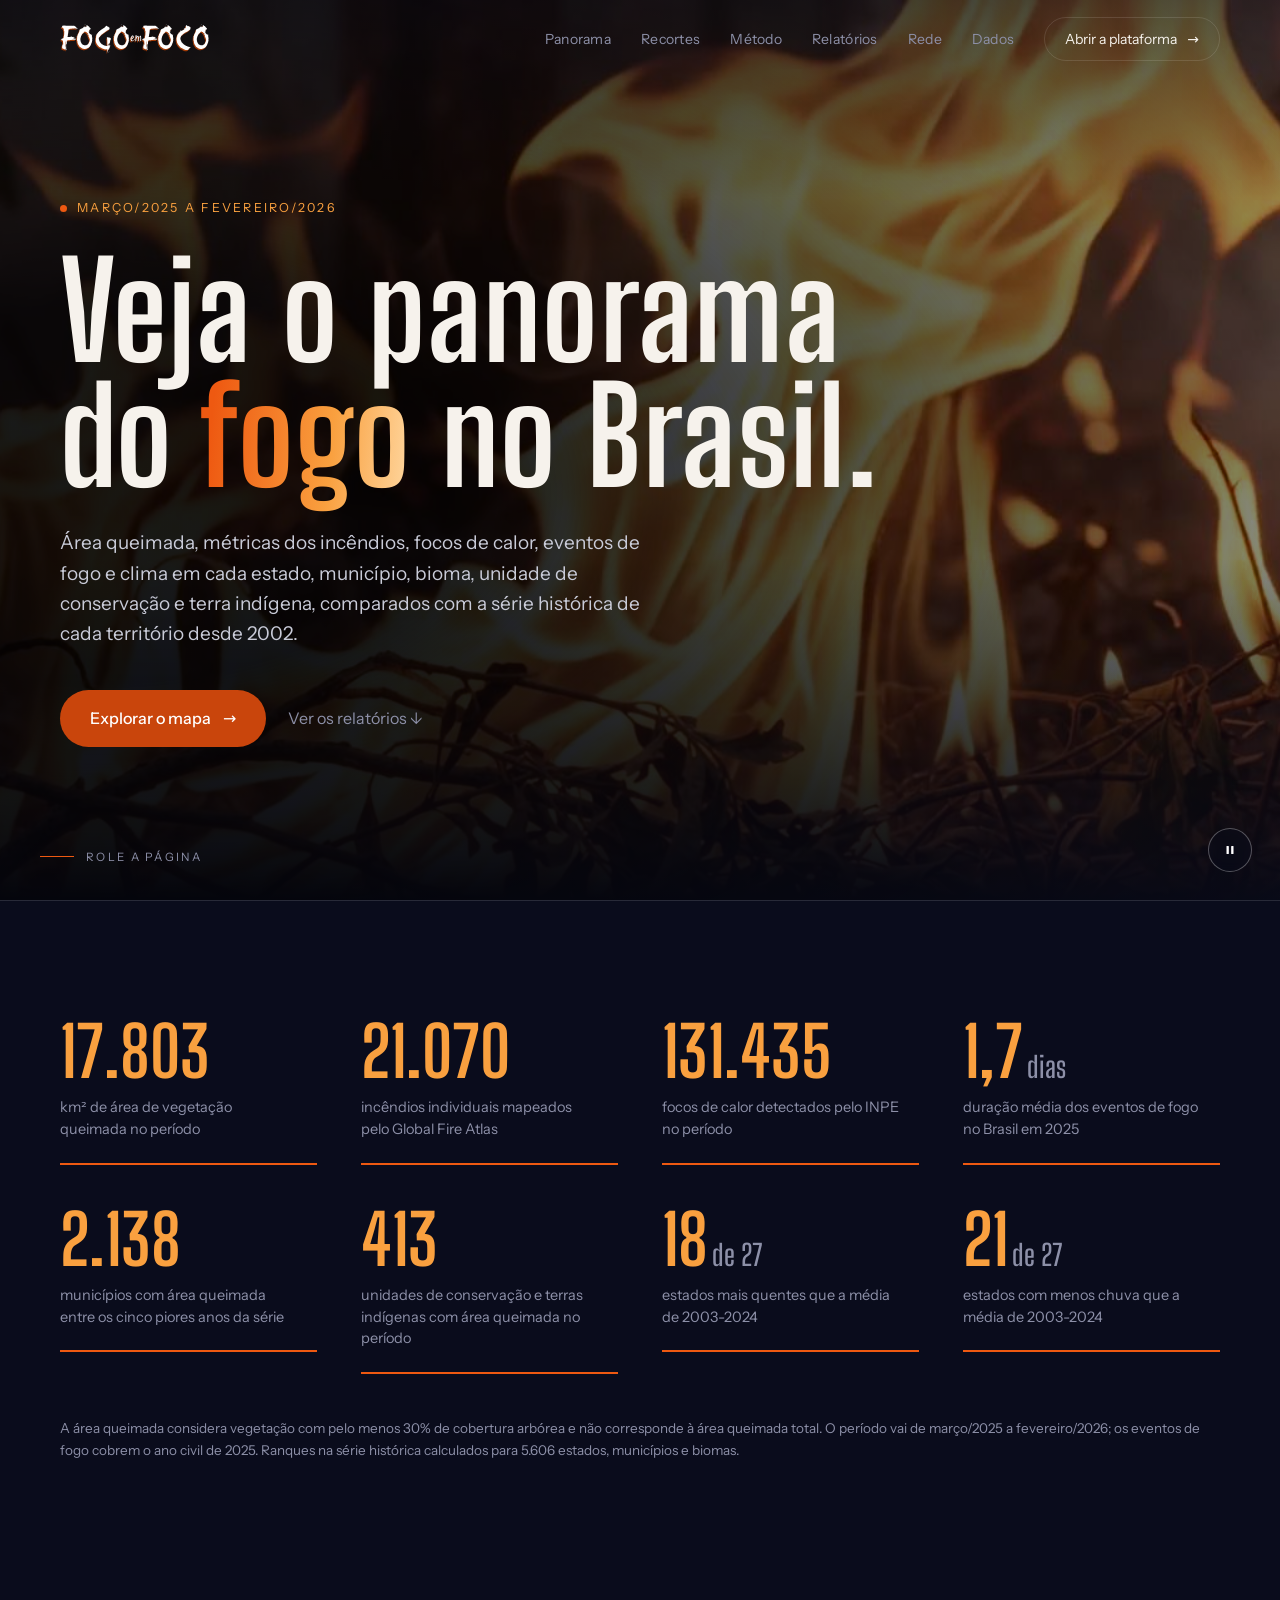
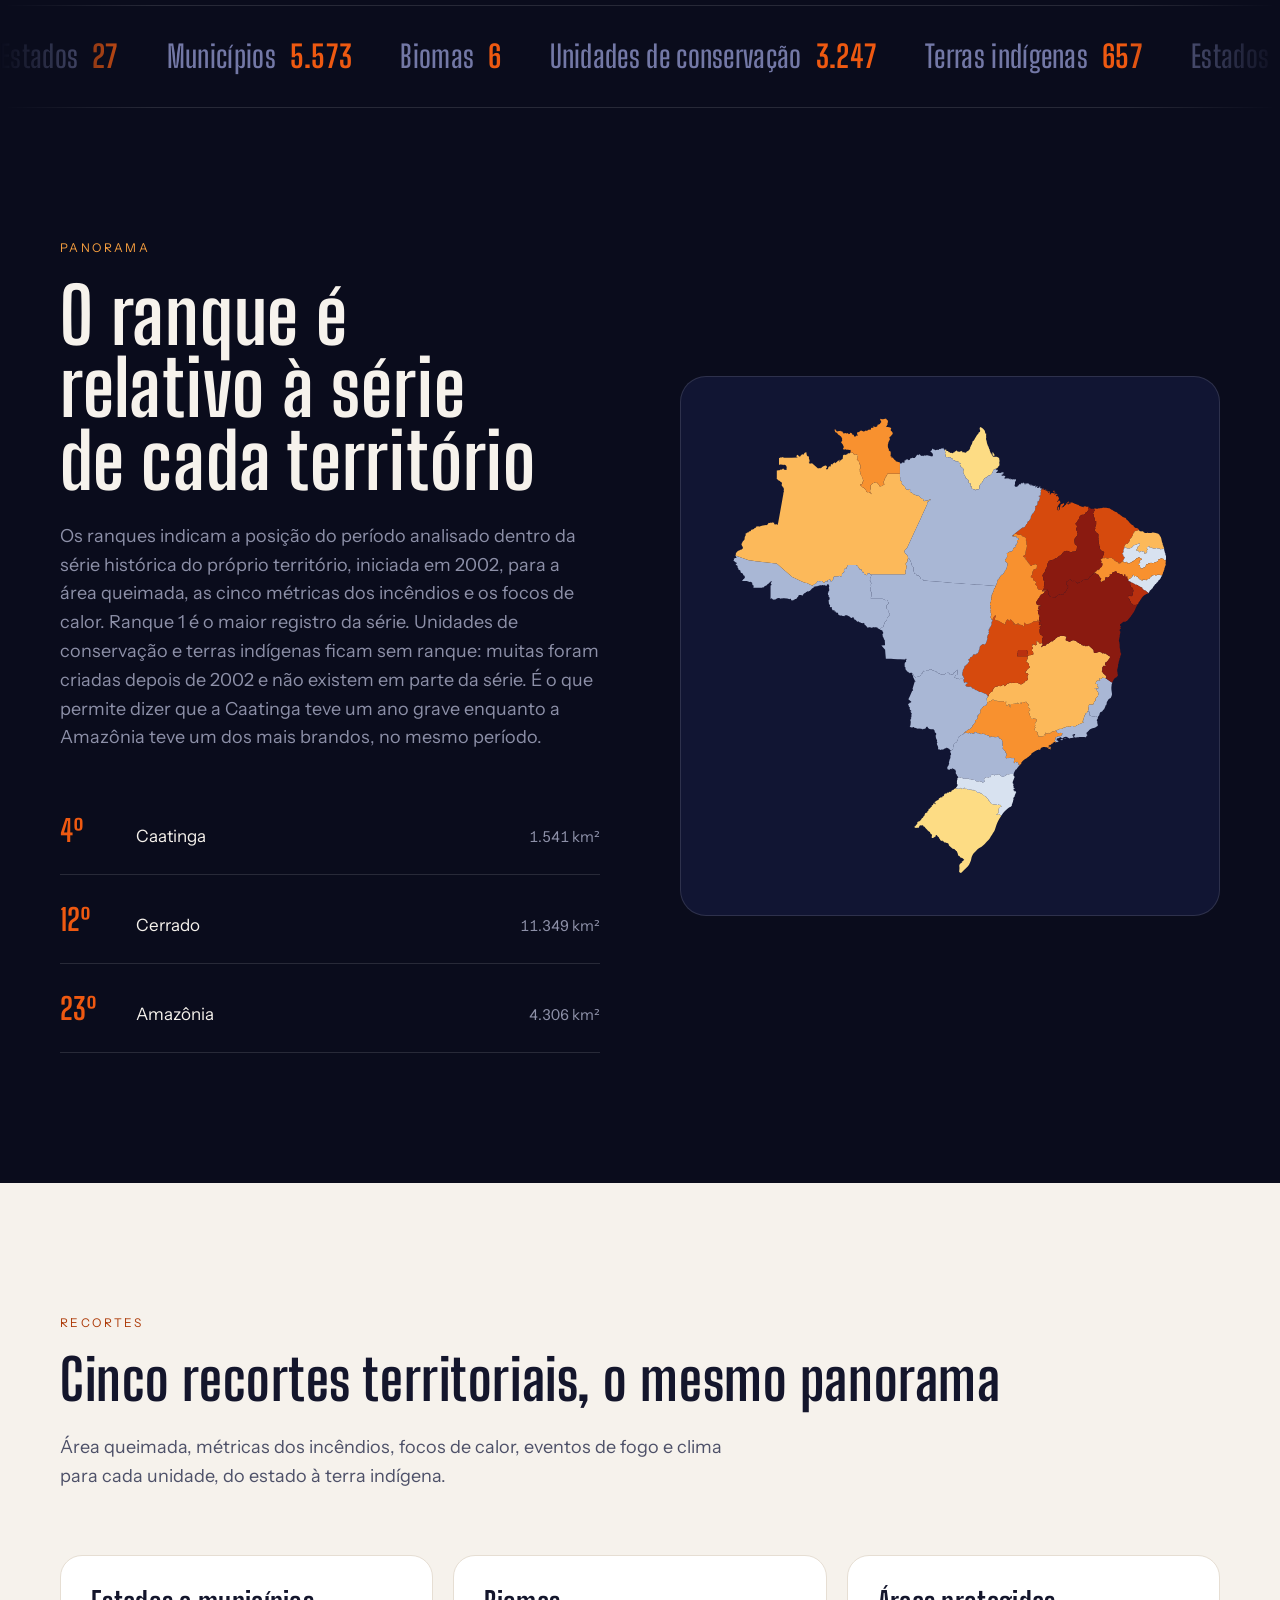
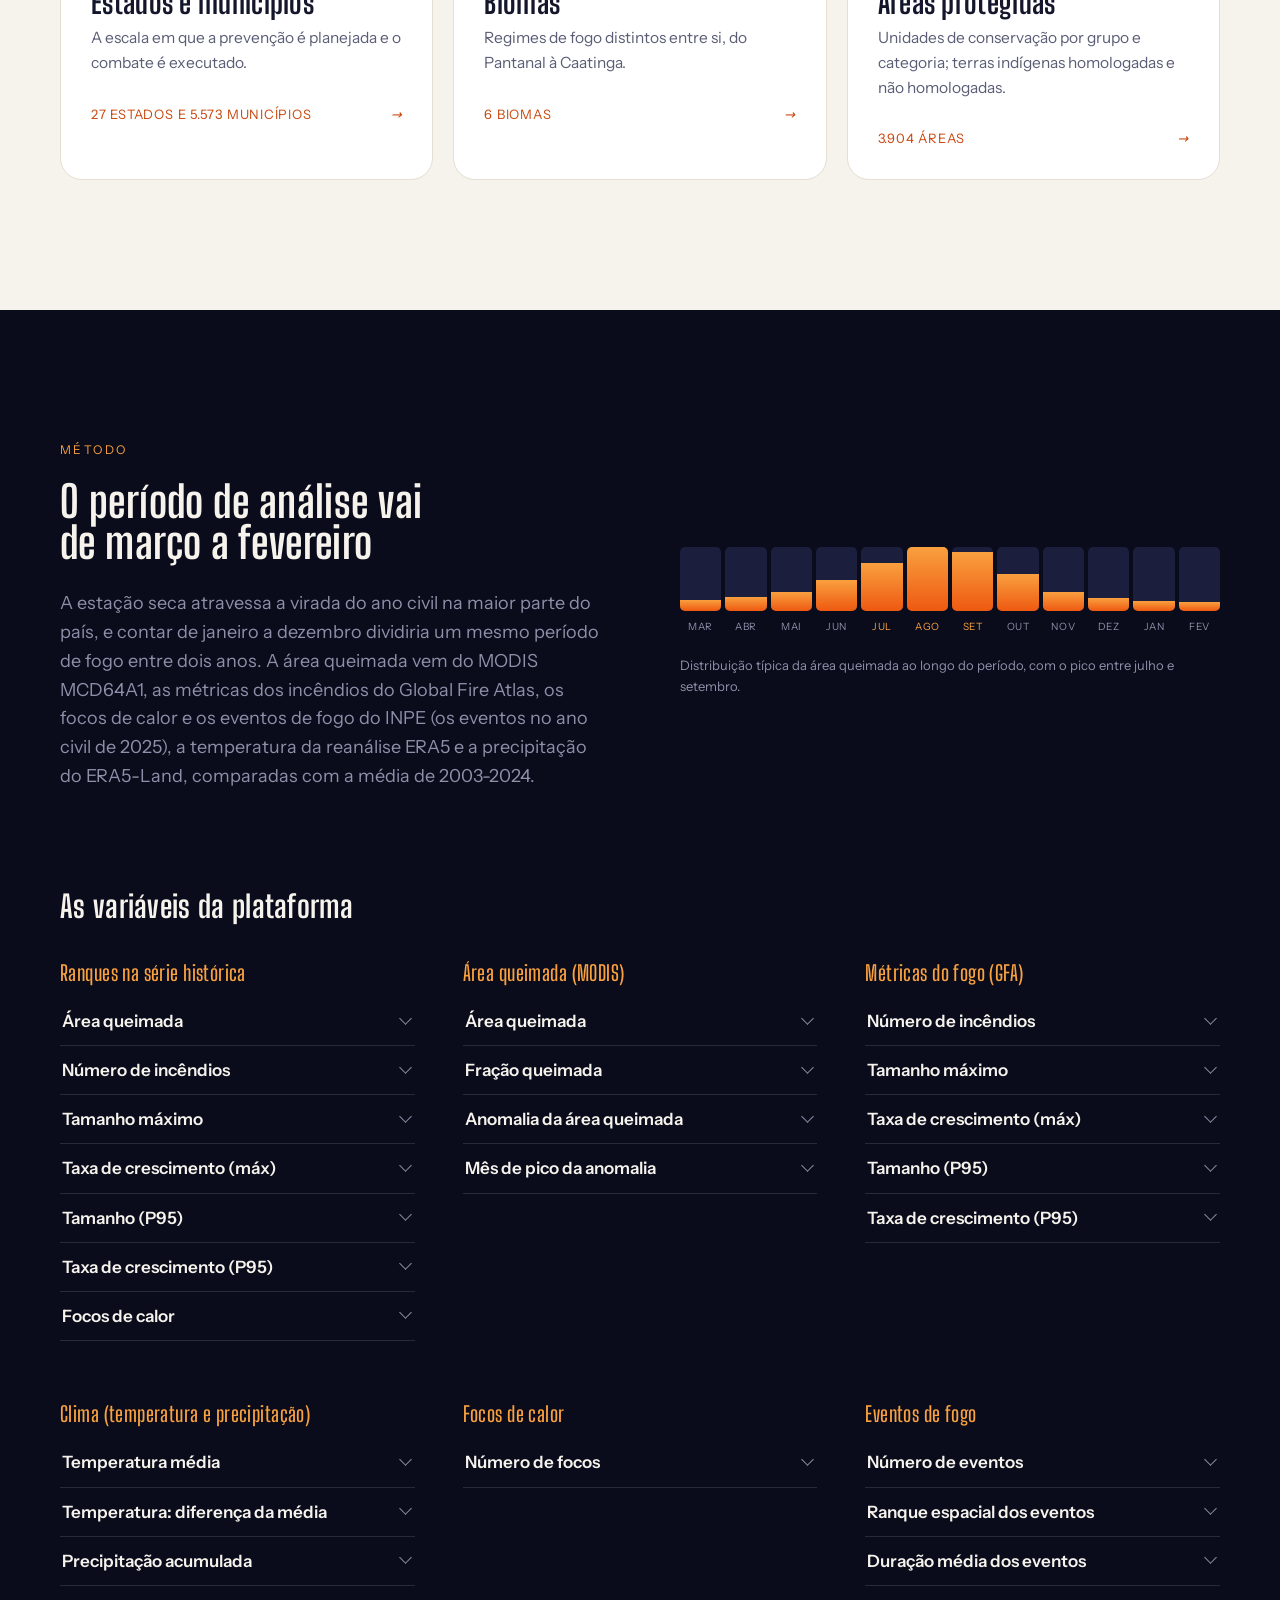
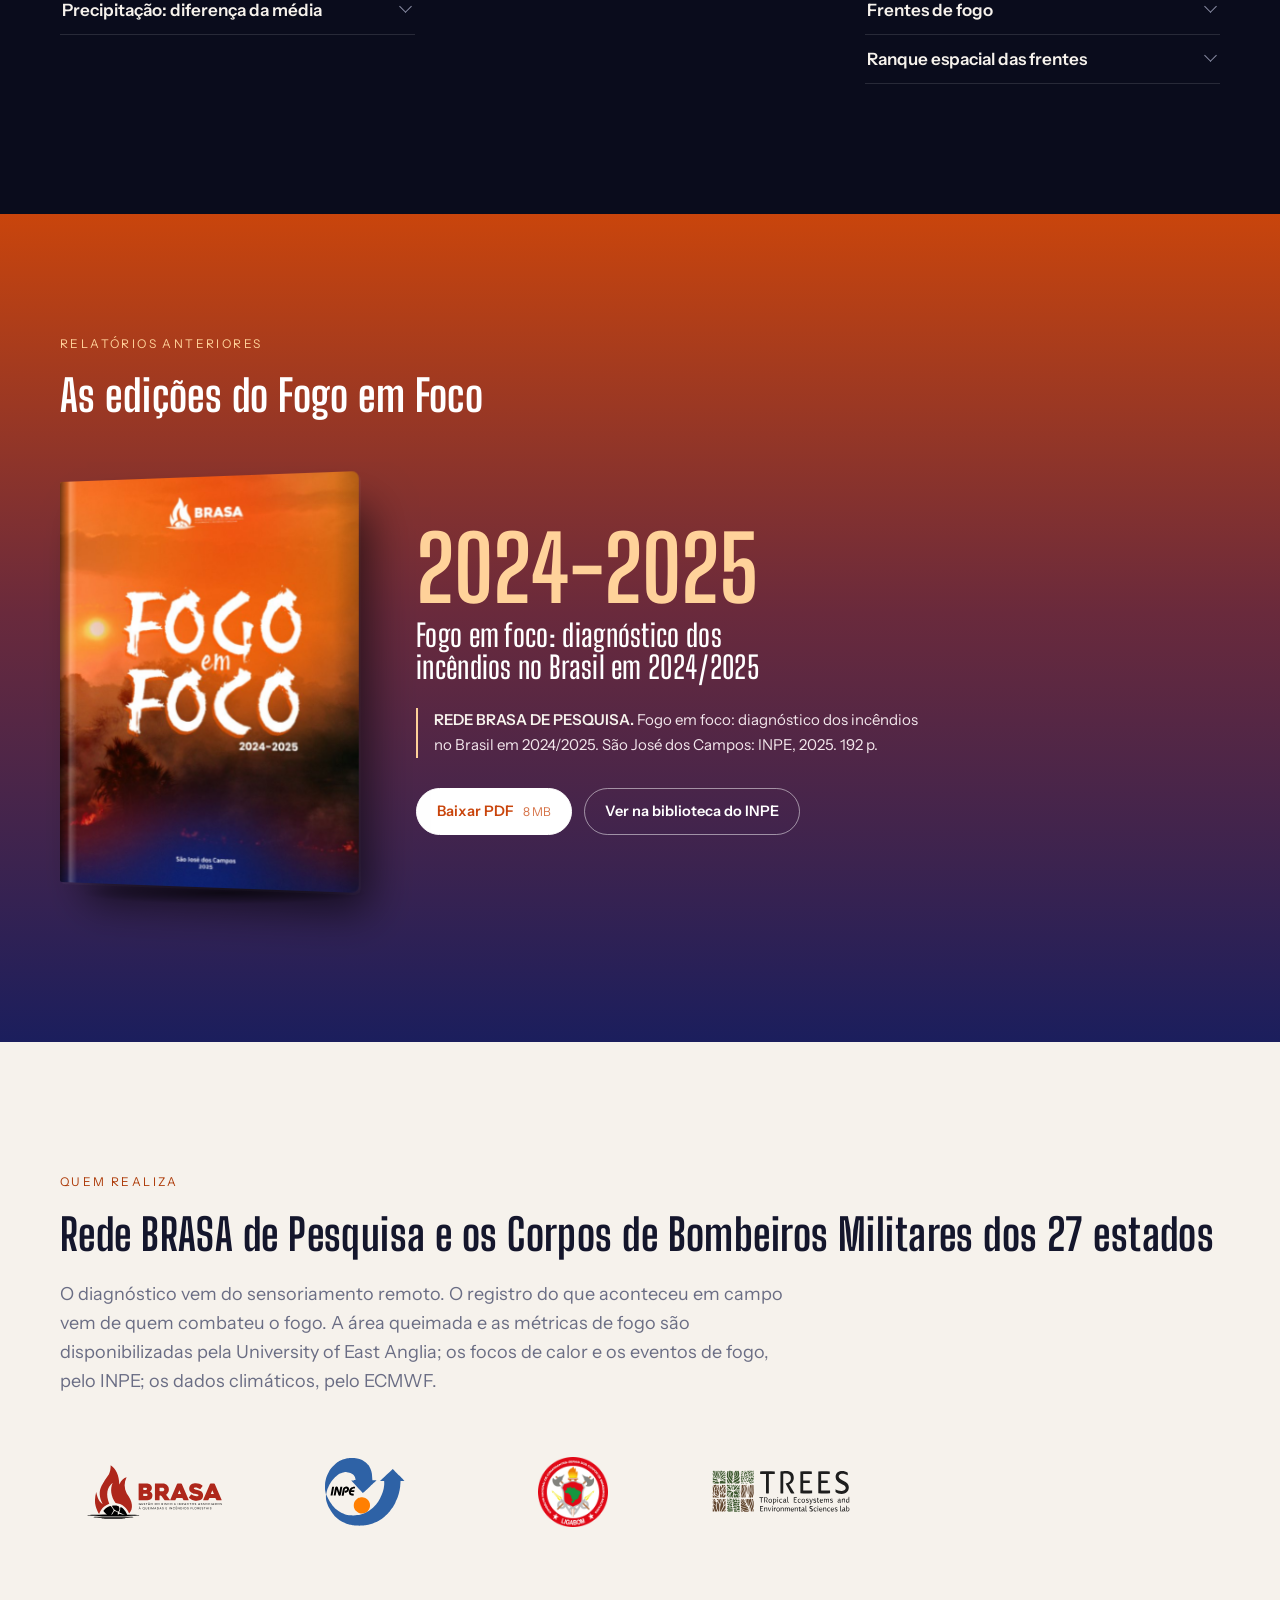
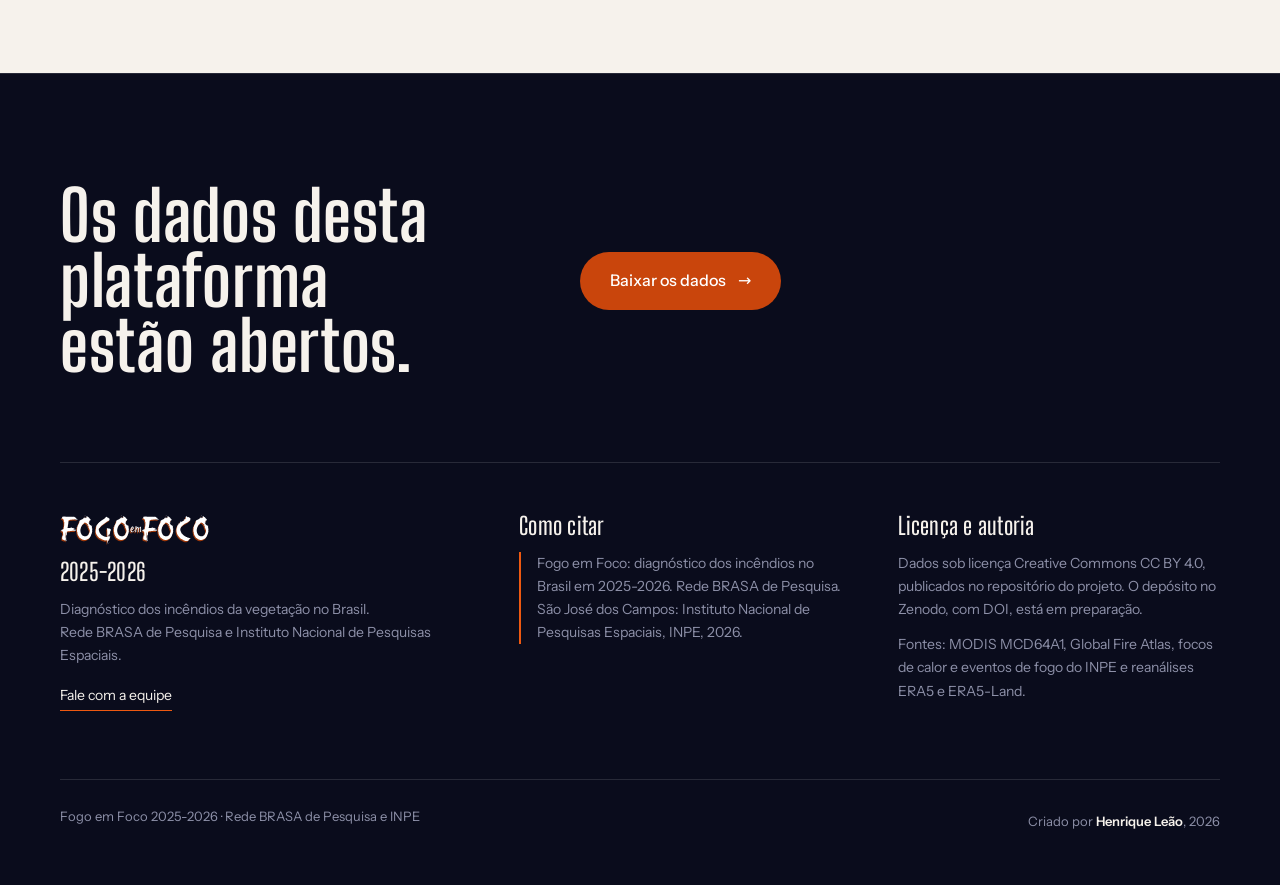
==== index.html @ ddad61d4 "Web Interface Guidelines: link da plataforma guarda recorte, variavel e area; atalho pular para o co" ====
<!doctype html>
<html lang="pt-BR">
<head>
<meta charset="utf-8">
<meta name="viewport" content="width=device-width, initial-scale=1">
<title>Fogo em Foco 2025-2026: panorama do fogo no Brasil</title>
<meta name="description" content="Área queimada, incêndios, focos de calor, eventos de fogo e clima de 2025-2026 por estado, município, bioma, unidade de conservação e terra indígena.">
<link rel="canonical" href="https://www.fogoemfoco.org/">
<meta name="theme-color" content="#0a0c1c">
<link rel="icon" type="image/png" sizes="32x32" href="img/icone-32.png">
<link rel="icon" type="image/png" sizes="48x48" href="img/icone-48.png">
<link rel="apple-touch-icon" href="img/icone-180.png">
<meta property="og:type" content="website">
<meta property="og:locale" content="pt_BR">
<meta property="og:site_name" content="Fogo em Foco">
<meta property="og:url" content="https://www.fogoemfoco.org/">
<meta property="og:title" content="Fogo em Foco 2025-2026: panorama do fogo no Brasil">
<meta property="og:description" content="Área queimada, incêndios, focos de calor, eventos de fogo e clima de 2025-2026 por estado, município, bioma, unidade de conservação e terra indígena.">
<meta property="og:image" content="https://www.fogoemfoco.org/img/compartilhar.jpg">
<meta property="og:image:width" content="1200">
<meta property="og:image:height" content="630">
<meta property="og:image:alt" content="Fogo em Foco: panorama do fogo no Brasil, 2025-2026">
<meta name="twitter:card" content="summary_large_image">
<link rel="stylesheet" href="assets/fontes/fontes.css?v=7b741297">
<style>
:root{
  --tinta:#0a0c1c; --tinta-2:#111533; --creme:#f6f2ec; --creme-2:#efe9e0;
  --laranja:#ee5911; --laranja-esc:#c9450c; --laranja-hover:#a8390a; --laranja-texto:#ad3b09; --ambar:#f9a03f;
  --azul:#1b1e5d; --claro:#f6f2ec; --suave:#8d90a8; --suave-claro:#6a6d84;
  --display:'Big Shoulders Display',Impact,sans-serif;
  --sans:'Instrument Sans',system-ui,sans-serif;
  --borda:rgba(255,255,255,.12);
}
*{box-sizing:border-box}
html{scroll-behavior:smooth}
body{margin:0;background:var(--tinta);color:var(--claro);font-family:var(--sans);
     font-size:17px;line-height:1.6;-webkit-font-smoothing:antialiased;overflow-x:hidden}
h1,h2,h3{font-family:var(--display);font-weight:700;margin:0;line-height:.94;letter-spacing:.01em}
a{color:inherit;text-decoration:none}
.env{max-width:1240px;margin:0 auto;padding:0 40px}
@media(max-width:700px){.env{padding:0 22px}}

/* revelação por rolagem */
.rev{opacity:0;transform:translateY(26px);transition:opacity .8s cubic-bezier(.2,.7,.3,1),transform .8s cubic-bezier(.2,.7,.3,1)}
.rev.ok{opacity:1;transform:none}
@media(prefers-reduced-motion:reduce){.rev{opacity:1;transform:none;transition:none}}

/* topo */
.topo{position:fixed;inset:0 0 auto;z-index:60;transition:background .35s,backdrop-filter .35s,border-color .35s;
      border-bottom:1px solid transparent}
.topo.preso{background:rgba(10,12,28,.82);backdrop-filter:blur(14px);border-bottom-color:var(--borda)}
.topo .env{display:flex;align-items:center;gap:30px;height:78px;transition:height .35s}
.topo.preso .env{height:64px}
.logo-svg{height:30px;width:auto;display:block;transition:height .35s}
.topo.preso .logo-svg{height:25px}
.nav{margin-left:auto;display:flex;gap:30px;font-size:14px;letter-spacing:.02em;color:var(--suave)}
.nav a{position:relative;padding:4px 0}
.nav a::after{content:'';position:absolute;left:0;right:100%;bottom:0;height:1px;background:var(--laranja);transition:right .35s}
.nav a:hover{color:#fff}
.nav a:hover::after{right:0}
@media(max-width:900px){.nav{display:none}}
.cta .so-mobile{display:none}
@media(max-width:700px){.cta{padding:9px 16px;font-size:13px}.cta .so-desktop{display:none}.cta .so-mobile{display:inline}}
.cta{display:inline-flex;align-items:center;gap:10px;border:1px solid var(--borda);border-radius:999px;
     padding:10px 20px;font-size:14px;transition:background .3s,border-color .3s,color .3s}
.cta:hover{background:var(--laranja);border-color:var(--laranja);color:#fff}
.cta .seta{transition:transform .3s}
.cta:hover .seta{transform:translateX(4px)}

/* hero */
.hero{position:relative;min-height:100svh;display:flex;align-items:center;overflow:hidden}
/* video do hero: entra devagar (opacidade e um leve recuo do zoom) quando comeca a
   tocar; ate la fica o quadro parado (poster). Os veus por cima deixam o texto legivel
   a esquerda, o fogo aparecer a direita e o pe do hero emendar no fundo da pagina. */
.hero-video{position:absolute;inset:0;width:100%;height:100%;object-fit:cover;object-position:62% 50%;
  opacity:0;transform:scale(1.08);filter:saturate(1.08) contrast(1.06) brightness(.82);
  transition:opacity 1.8s ease,transform 9s cubic-bezier(.2,.7,.2,1)}
.hero-video.pronto{opacity:1;transform:scale(1)}
.hero::before{content:'';position:absolute;inset:0;pointer-events:none;z-index:1;
  background:linear-gradient(180deg,rgba(10,12,28,.55) 0%,rgba(10,12,28,0) 22%,rgba(10,12,28,0) 62%,var(--tinta) 100%)}
.hero::after{content:'';position:absolute;inset:0;pointer-events:none;z-index:1;
  background:radial-gradient(120% 95% at 8% 55%,rgba(10,12,28,.92) 22%,rgba(10,12,28,.62) 52%,rgba(10,12,28,.12) 100%);
  mix-blend-mode:multiply}
@media(max-width:700px){.hero::after{background:linear-gradient(180deg,rgba(10,12,28,.3),rgba(10,12,28,.62) 45%,rgba(10,12,28,.7))}
  .hero-video{object-position:70% 50%}}
@media(prefers-reduced-motion:reduce){.hero-video{transition:none;transform:none}}
.hero .env{position:relative;z-index:2;width:100%;padding-top:120px;padding-bottom:80px}
.selo{display:inline-flex;align-items:center;gap:10px;font-size:12.5px;letter-spacing:.18em;
      text-transform:uppercase;color:var(--ambar);margin-bottom:30px}
.selo .ponto{width:7px;height:7px;border-radius:50%;background:var(--laranja);
             box-shadow:0 0 0 0 rgba(238,89,17,.7);animation:pulso 2.6s infinite}
@keyframes pulso{70%{box-shadow:0 0 0 12px rgba(238,89,17,0)}100%{box-shadow:0 0 0 0 rgba(238,89,17,0)}}
.hero h1{font-size:min(clamp(52px,10.4vw,148px),15.5vh);max-width:14ch;font-weight:800}
.hero h1 .ano{white-space:nowrap}
.hero h1 .fogo{background:linear-gradient(96deg,var(--laranja) 8%,var(--ambar) 62%,#ffd9a3 100%);
  -webkit-background-clip:text;background-clip:text;color:transparent}
.hero p{max-width:46ch;color:#c9cbd8;font-size:19px;margin:30px 0 40px}
.hero-acoes{display:flex;flex-wrap:wrap;gap:14px;align-items:center}
.botao{display:inline-flex;align-items:center;gap:12px;background:var(--laranja-esc);color:#fff;
       border-radius:999px;padding:16px 30px;font-weight:500;font-size:16px;
       transition:transform .3s cubic-bezier(.2,.7,.3,1),box-shadow .3s,background .3s}
.botao:hover{transform:translateY(-2px);background:var(--laranja-hover);box-shadow:0 12px 34px rgba(238,89,17,.28)}
.botao .seta{transition:transform .3s}
.botao:hover .seta{transform:translateX(5px)}
.link-simples{display:inline-flex;align-items:center;gap:10px;color:var(--suave);font-size:16px;padding:16px 8px}
.link-simples:hover{color:#fff}
.rolar{position:absolute;left:40px;bottom:34px;z-index:3;font-size:11.5px;letter-spacing:.2em;
       text-transform:uppercase;color:var(--suave);display:flex;align-items:center;gap:12px}
.rolar i{display:block;width:34px;height:1px;background:var(--suave);position:relative;overflow:hidden}
.rolar i::after{content:'';position:absolute;inset:0;background:var(--laranja);animation:corre 2.4s infinite}
@keyframes corre{0%{transform:translateX(-100%)}60%,100%{transform:translateX(100%)}}
@media(max-width:700px){.rolar{display:none}}

/* números */
.numeros{padding:120px 0 130px;border-top:1px solid var(--borda)}
.grade-num{display:grid;grid-template-columns:repeat(4,1fr);gap:44px}
@media(max-width:960px){.grade-num{grid-template-columns:repeat(2,1fr);gap:38px}}
.num b{display:block;font-family:var(--display);font-weight:700;font-size:clamp(46px,5.4vw,78px);
       line-height:.9;color:var(--ambar);font-variant-numeric:tabular-nums}
.num span{display:block;margin-top:14px;font-size:14.5px;color:var(--suave);line-height:1.5;max-width:24ch}
.num .barra{height:2px;background:var(--borda);margin:22px 0 0;position:relative;overflow:hidden}
.num .barra::after{content:'';position:absolute;inset:0;background:var(--laranja);
  transform:scaleX(0);transform-origin:left;transition:transform 1.1s cubic-bezier(.2,.7,.3,1) .2s}
.num.ok .barra::after{transform:scaleX(1)}
.num b i{font-style:normal}
.num b small{font-size:.42em;color:var(--suave);font-weight:600;margin-left:.15em}
.nota-num{margin-top:44px;font-size:13.5px;color:var(--suave)}

/* seção clara */
.claro{background:var(--creme);color:#14162c}
.claro .rotulo{color:var(--laranja-texto)}
.rotulo{font-size:12px;letter-spacing:.2em;text-transform:uppercase;color:var(--ambar);margin-bottom:22px}
.secao{padding:130px 0}
.titulo{font-size:clamp(40px,6vw,84px);max-width:15ch}
.titulo.menor{font-size:clamp(30px,3.4vw,50px);max-width:none}
.intro{max-width:56ch;font-size:18px;color:#4d5068;margin-top:26px}

/* cartões */
.cartoes{display:grid;grid-template-columns:repeat(3,1fr);gap:20px;margin-top:64px}
@media(max-width:960px){.cartoes{grid-template-columns:repeat(2,1fr)}}
@media(max-width:640px){.cartoes{grid-template-columns:1fr}}
.cartao{position:relative;border-radius:22px;padding:32px 30px 30px;background:#fff;overflow:hidden;
        border:1px solid #e6ded3;transition:transform .45s cubic-bezier(.2,.7,.3,1),box-shadow .45s;display:block}
.cartao::before{content:'';position:absolute;inset:auto 0 0 0;height:3px;background:var(--laranja);
  transform:scaleX(0);transform-origin:left;transition:transform .45s cubic-bezier(.2,.7,.3,1)}
.cartao:hover{transform:translateY(-6px);box-shadow:0 22px 50px rgba(20,22,44,.10)}
.cartao:hover::before{transform:scaleX(1)}
.cartao h3{font-size:30px;margin-bottom:10px}
.cartao p{margin:0;color:#5a5d75;font-size:15.5px}
.cartao .conta{display:flex;align-items:center;justify-content:space-between;margin-top:28px;
               font-size:13px;letter-spacing:.06em;text-transform:uppercase;color:var(--laranja-esc)}

/* faixa rolante */
.marquise{overflow:hidden;padding:26px 0;border-top:1px solid var(--borda);border-bottom:1px solid var(--borda);
          -webkit-mask-image:linear-gradient(90deg,transparent,#000 12%,#000 88%,transparent);
          mask-image:linear-gradient(90deg,transparent,#000 12%,#000 88%,transparent)}
.trilho{display:flex;gap:48px;width:max-content;animation:desliza 34s linear infinite}
.marquise:hover .trilho{animation-play-state:paused}
@keyframes desliza{to{transform:translateX(-50%)}}
.trilho span{font-family:var(--display);font-weight:600;font-size:clamp(26px,2.4vw,34px);color:#7378a6;
             white-space:nowrap;display:inline-flex;align-items:baseline;gap:14px;letter-spacing:.01em}
.trilho span em{font-style:normal;font-family:var(--display);font-weight:700;font-size:1em;
                color:var(--laranja);font-variant-numeric:tabular-nums}

/* destaque com mapa fixo */
.duplo{display:grid;grid-template-columns:1fr 1fr;gap:80px;align-items:center}
@media(max-width:960px){.duplo{grid-template-columns:1fr;gap:44px}}
.calendario{display:grid;grid-template-columns:repeat(12,1fr);gap:4px;margin-top:8px}
.mes{text-align:center}
.mes i{display:block;height:64px;border-radius:5px;background:#1b1f3d;position:relative;overflow:hidden}
.mes i::after{content:'';position:absolute;inset:auto 0 0 0;background:linear-gradient(180deg,var(--ambar),var(--laranja));
              height:var(--h,0%);transition:height .9s cubic-bezier(.2,.7,.2,1)}
.mes span{display:block;margin-top:8px;font-size:10px;letter-spacing:.06em;color:var(--suave);text-transform:uppercase}
.mes.pico span{color:var(--ambar)}
.legenda-cal{margin-top:20px;font-size:13px;color:var(--suave);line-height:1.6}
@media(max-width:700px){.mes i{height:44px}.mes span{font-size:8px}}

.moldura-mapa{border-radius:26px;background:var(--tinta-2);border:1px solid var(--borda);
              aspect-ratio:1/1;display:grid;place-items:center;overflow:hidden;position:relative}
.moldura-mapa svg{width:88%;height:88%}
.moldura-mapa path{transition:opacity .4s,transform .4s}
.moldura-mapa:hover path{opacity:.45}
.moldura-mapa path:hover{opacity:1 !important}
.lista-num{list-style:none;padding:0;margin:34px 0 0}
.lista-num li{display:flex;gap:20px;padding:20px 0;border-bottom:1px solid var(--borda);align-items:baseline}
.lista-num b{font-family:var(--display);font-weight:700;font-size:30px;color:var(--laranja);min-width:56px}
.lista-num span{flex:1}
.lista-num em{font-style:normal;color:var(--suave);font-size:15px;font-variant-numeric:tabular-nums}

/* quem realiza: branco em repouso; ao passar o mouse a logo volta a cor original
   sobre uma placa creme, porque BRASA e TREES tem arte escura e sumiriam no fundo.
   Todas as placas tem o mesmo tamanho, e as duas versoes da logo ocupam a mesma
   celula da grade: a troca nao mexe em nada em volta. */
.logos{display:flex;flex-wrap:wrap;align-items:center;gap:14px;margin-top:46px}
.inst{position:relative;display:grid;place-items:center;width:194px;height:101px;padding:15px 20px;
      border-radius:16px;transition:transform .35s cubic-bezier(.2,.7,.2,1),background .35s}
.inst img{grid-area:1/1;max-width:100%;max-height:57px;width:auto;height:auto;display:block;transition:opacity .35s}
.inst.inpe img{max-height:68px} .inst.ligabom img{max-height:70px} .inst.trees img{max-height:48px}
.inst .cor{opacity:0}
.inst .neg{opacity:.88;filter:brightness(0) invert(1)}
.inst.crua .neg{filter:none}
.inst:hover{transform:translateY(-3px);background:var(--creme)}
.inst:hover .neg{opacity:0}
.inst:hover .cor{opacity:1}
.inst:focus-visible{outline:2px solid var(--laranja);outline-offset:3px}
a.inst:focus-visible{background:var(--creme)}
a.inst:focus-visible .neg{opacity:0}
a.inst:focus-visible .cor{opacity:1}
@media(max-width:700px){
  .logos{gap:8px}
  .inst{width:145px;height:79px;padding:11px 14px}
  .inst img{max-height:42px} .inst.inpe img{max-height:51px} .inst.ligabom img{max-height:55px}
  .inst.trees img{max-height:35px}}
@media(prefers-reduced-motion:reduce){.inst,.inst img{transition:none}.inst:hover{transform:none}}

/* rodapé */
.rodape{padding:110px 0 50px;border-top:1px solid var(--borda)}
.rodape-topo{display:flex;flex-wrap:wrap;gap:22px 40px;align-items:center}
.rodape h2{font-size:clamp(38px,5.4vw,72px);max-width:16ch}
.colunas-rodape{display:grid;grid-template-columns:1.25fr 1fr 1fr;gap:56px;margin-top:84px;
                 padding-top:52px;border-top:1px solid var(--borda)}
@media(max-width:900px){.colunas-rodape{grid-template-columns:1fr;gap:40px}}
.colunas-rodape h3{font-family:var(--display);font-weight:600;font-size:24px;letter-spacing:.01em;
                   margin-bottom:14px;color:var(--claro)}
.colunas-rodape p{margin:0 0 12px;font-size:14px;line-height:1.65;color:var(--suave)}
.colunas-rodape .marca-rodape{height:30px;width:auto;display:block;margin-bottom:16px}
.colunas-rodape .citacao{border-left:2px solid var(--laranja);padding-left:16px;color:var(--suave)}
.colunas-rodape a{display:inline-block;color:var(--claro);border-bottom:1px solid var(--laranja);padding:5px 0 3px;
                  transition:color .3s}
.colunas-rodape a:hover{color:var(--laranja)}
.fim{margin-top:56px;padding-top:26px;border-top:1px solid var(--borda);display:flex;flex-wrap:wrap;
     gap:20px;justify-content:space-between;font-size:13px;color:var(--suave)}
.fim code{font-size:12px;color:var(--suave)}
.fim .autor{display:inline-block;font-weight:700;color:var(--claro);border-bottom:1px solid transparent;
            padding:5px 0 2px;transition:color .3s,border-color .3s}
.fim .autor:hover{color:var(--laranja);border-bottom-color:var(--laranja)}
.fim .autor:focus-visible{outline:2px solid var(--laranja);outline-offset:3px;border-radius:3px}

/* variaveis da plataforma, na secao Metodo: grupos em colunas, nome que abre a descricao */
.variaveis{margin-top:84px}
.variaveis>h3{font-size:clamp(24px,2.4vw,32px);margin-bottom:34px}
.grupos-var{display:grid;grid-template-columns:repeat(3,1fr);gap:56px 48px}
@media(max-width:960px){.grupos-var{grid-template-columns:repeat(2,1fr)}}
@media(max-width:640px){.grupos-var{grid-template-columns:1fr;gap:40px}}
.grupo-var h4{font-family:var(--display);font-weight:600;font-size:21px;letter-spacing:.02em;color:var(--ambar);margin:0 0 8px}
.grupo-var details{border-bottom:1px solid var(--borda)}
.grupo-var summary{list-style:none;cursor:pointer;display:flex;justify-content:space-between;align-items:center;gap:14px;
  padding:13px 2px;font-weight:600;font-size:17px;line-height:1.3;transition:color .2s}
.grupo-var summary::-webkit-details-marker{display:none}
.grupo-var summary::after{content:'';flex:none;width:8px;height:8px;margin-right:3px;border:solid var(--suave);border-width:0 1.5px 1.5px 0;
  transform:translateY(-3px) rotate(45deg);transition:transform .25s,border-color .2s}
.grupo-var details[open] summary::after{transform:translateY(2px) rotate(-135deg);border-color:var(--laranja)}
.grupo-var summary:hover,.grupo-var details[open] summary{color:var(--ambar)}
.grupo-var summary:focus-visible{outline:2px solid var(--laranja);outline-offset:2px;border-radius:3px}
.grupo-var details p{margin:0 0 16px;padding:0 2px;font-size:14.5px;line-height:1.6;color:#c3c5d4;max-width:60ch}
.grupo-var details p small{display:block;margin-top:7px;font-size:12.5px;color:var(--suave)}
@media(prefers-reduced-motion:reduce){.grupo-var summary::after{transition:none}}

/* relatorios anteriores: estante horizontal, um livro por edicao */
.relatorios{padding:120px 0 130px;overflow:hidden;color:#fff;
  background:linear-gradient(180deg,var(--laranja-esc) 0%,#6a2a3c 48%,var(--azul) 100%)}
.relatorios .rotulo{color:#ffd29a}
.relatorios .cabeca{display:flex;align-items:flex-end;justify-content:space-between;gap:30px;margin-bottom:56px}
.setas{display:flex;gap:10px}
.setas button{width:46px;height:46px;border-radius:50%;border:1px solid rgba(255,255,255,.22);background:transparent;color:var(--claro);
  cursor:pointer;display:grid;place-items:center;transition:background .25s,border-color .25s,opacity .25s}
.setas button:hover:not(:disabled){background:#fff;border-color:#fff;color:var(--laranja-esc)}
.setas button:disabled{opacity:.3;cursor:default}
.setas button:focus-visible{outline:2px solid var(--ambar);outline-offset:3px}
.setas[hidden]{display:none}
.estante{display:flex;gap:40px;overflow-x:auto;scroll-snap-type:x mandatory;scroll-behavior:smooth;scrollbar-width:none;
  padding:20px 40px 80px;margin:-10px -40px -50px}
.estante::-webkit-scrollbar{display:none}
.edicao{flex:0 0 min(860px,86%);scroll-snap-align:start;display:grid;grid-template-columns:minmax(200px,300px) 1fr;gap:56px;align-items:center}
/* o livro: lombada escura a esquerda, brilho da dobra e sombra no chao */
.livro{position:relative;display:block;perspective:1400px;isolation:isolate}
.livro .capa{position:relative;display:block;border-radius:2px 7px 7px 2px;overflow:hidden;transform-origin:left center;
  transform:rotateY(-14deg);transition:transform .6s cubic-bezier(.2,.7,.3,1);
  box-shadow:18px 26px 40px -10px rgba(0,0,0,.65),2px 2px 0 rgba(255,255,255,.04)}
.livro .capa img{display:block;width:100%;height:auto}
.livro .capa::before{content:'';position:absolute;inset:0;pointer-events:none;
  background:linear-gradient(90deg,rgba(0,0,0,.55) 0,rgba(0,0,0,.15) 2.5%,rgba(255,255,255,.22) 3.6%,rgba(255,255,255,0) 6%,rgba(0,0,0,0) 92%,rgba(0,0,0,.18))}
.livro::after{content:'';position:absolute;left:8%;right:-2%;bottom:-22px;height:22px;border-radius:50%;
  background:radial-gradient(closest-side,rgba(0,0,0,.55),transparent);z-index:-1}
.livro:hover .capa,.livro:focus-visible .capa{transform:rotateY(-4deg)}
.livro:focus-visible{outline:2px solid var(--ambar);outline-offset:8px;border-radius:4px}
.ficha .ano{font-family:var(--display);font-weight:700;font-size:clamp(56px,7vw,96px);line-height:.9;color:#ffd29a}
.ficha .nome{font-family:var(--display);font-weight:600;font-size:clamp(24px,2.4vw,32px);line-height:1.05;margin-top:10px}
.ficha .ref{margin-top:24px;padding-left:16px;border-left:2px solid #ffd29a;font-size:15px;line-height:1.65;color:#f3e7ec;max-width:52ch}
.ficha .ref b{color:var(--claro);font-weight:600}
.ficha .acoes{display:flex;flex-wrap:wrap;gap:12px;margin-top:30px}
.ficha .acoes a{display:inline-flex;align-items:center;gap:9px;padding:11px 20px;border-radius:999px;font-size:14.5px;font-weight:600;
  border:1px solid rgba(255,255,255,.5);transition:background .25s,border-color .25s}
.ficha .acoes a.prim{background:#fff;border-color:#fff;color:var(--laranja-esc)}
.ficha .acoes a:hover{background:var(--tinta);border-color:var(--tinta);color:#fff}
.ficha .acoes a:focus-visible{outline:2px solid #fff;outline-offset:3px}
.ficha .acoes small{font-weight:400;opacity:.75}
@media(max-width:760px){
  .relatorios{padding:90px 0 100px}
  .estante{padding:20px 22px 80px;margin:-10px -22px -50px;gap:28px}
  .edicao{flex-basis:88%;grid-template-columns:1fr;gap:34px}
  .livro{max-width:230px}
}
@media(prefers-reduced-motion:reduce){.livro .capa{transition:none}.estante{scroll-behavior:auto}}

/* logos no fundo claro: cores originais, cartao branco ao passar o mouse */
.claro .inst .neg{opacity:0}
.claro .inst .cor{opacity:1}
.claro .inst:hover,.claro a.inst:focus-visible{background:#fff;box-shadow:0 10px 24px -14px rgba(20,22,44,.35)}

/* botao para pausar o video do hero e a faixa animada */
.pausa{position:absolute;right:28px;bottom:28px;z-index:3;width:44px;height:44px;border-radius:50%;display:grid;place-items:center;
  border:1px solid rgba(255,255,255,.3);background:rgba(10,12,28,.45);color:#fff;cursor:pointer;backdrop-filter:blur(6px);transition:background .25s}
.pausa:hover{background:rgba(10,12,28,.75)}
.pausa:focus-visible{outline:2px solid var(--ambar);outline-offset:3px}
.pausa .i-tocar{display:none}
.pausa[aria-pressed="true"] .i-tocar{display:inline}
.pausa[aria-pressed="true"] .i-pausa{display:none}
body.parado .trilho{animation-play-state:paused}
@media(prefers-reduced-motion:reduce){.trilho{animation:none}}
@media(max-width:700px){.pausa{right:18px;bottom:18px}}

/* atalho de teclado: aparece so quando recebe o foco */
.pular{position:absolute;left:12px;top:-60px;z-index:2000;padding:10px 16px;border-radius:8px;background:#fff;color:#0a0c1c;font-weight:600;text-decoration:none}
.pular:focus{top:12px;outline:2px solid #ee5911;outline-offset:2px}
h1,h2,h3{text-wrap:balance}
section[id],footer[id]{scroll-margin-top:72px}
a,button,summary{touch-action:manipulation}
</style>
<script type="application/ld+json">
{
 "@context": "https://schema.org",
 "@graph": [
  {
   "@type": "WebSite",
   "@id": "https://www.fogoemfoco.org/#site",
   "url": "https://www.fogoemfoco.org/",
   "name": "Fogo em Foco",
   "inLanguage": "pt-BR",
   "publisher": {
    "@id": "https://www.fogoemfoco.org/#rede-brasa"
   }
  },
  {
   "@type": "Organization",
   "@id": "https://www.fogoemfoco.org/#rede-brasa",
   "name": "Rede BRASA de Pesquisa"
  },
  {
   "@type": "GovernmentOrganization",
   "@id": "https://www.fogoemfoco.org/#inpe",
   "name": "Instituto Nacional de Pesquisas Espaciais",
   "alternateName": "INPE",
   "url": "https://www.gov.br/inpe/pt-br"
  },
  {
   "@type": "Dataset",
   "@id": "https://www.fogoemfoco.org/#dados",
   "name": "Fogo em Foco 2025-2026: dados do fogo no Brasil por território",
   "description": "Área queimada, métricas dos incêndios, focos de calor, eventos de fogo, temperatura e precipitação de março de 2025 a fevereiro de 2026 por estado, município, bioma, unidade de conservação e terra indígena, comparados com a série histórica desde 2002.",
   "url": "https://www.fogoemfoco.org/",
   "inLanguage": "pt-BR",
   "license": "https://creativecommons.org/licenses/by/4.0/",
   "isAccessibleForFree": true,
   "creator": [
    {
     "@id": "https://www.fogoemfoco.org/#rede-brasa"
    },
    {
     "@id": "https://www.fogoemfoco.org/#inpe"
    }
   ],
   "temporalCoverage": "2025-03/2026-02",
   "spatialCoverage": {
    "@type": "Place",
    "name": "Brasil"
   },
   "keywords": [
    "incêndios",
    "área queimada",
    "focos de calor",
    "eventos de fogo",
    "Brasil",
    "MODIS MCD64A1",
    "Global Fire Atlas",
    "ERA5"
   ],
   "distribution": {
    "@type": "DataDownload",
    "contentUrl": "https://github.com/Liaons/fogoemfoco/archive/refs/heads/main.zip",
    "encodingFormat": "application/zip"
   }
  },
  {
   "@type": "Report",
   "@id": "https://www.fogoemfoco.org/#relatorio-2024-2025",
   "name": "Fogo em foco: diagnóstico dos incêndios no Brasil em 2024/2025",
   "author": {
    "@id": "https://www.fogoemfoco.org/#rede-brasa"
   },
   "publisher": {
    "@id": "https://www.fogoemfoco.org/#inpe"
   },
   "datePublished": "2025",
   "inLanguage": "pt-BR",
   "numberOfPages": 192,
   "locationCreated": {
    "@type": "Place",
    "name": "São José dos Campos"
   },
   "image": "https://www.fogoemfoco.org/img/capas/fogo-em-foco-2024-2025.jpg",
   "url": "http://mtc-m12e.sid.inpe.br/col/sid.inpe.br/mtc-m12e/2025/10.16.16.50/doc/thisInformationItemHomePage.html",
   "encoding": {
    "@type": "MediaObject",
    "contentUrl": "https://www.fogoemfoco.org/relatorios/fogo-em-foco-2024-2025.pdf",
    "encodingFormat": "application/pdf"
   }
  }
 ]
}
</script>
</head>
<body>

<a class="pular" href="#conteudo">Pular para o conteúdo</a>
<header class="topo" id="topo">
  <div class="env">
    <svg class="logo-svg" preserveAspectRatio="xMidYMid meet" width="1342" height="270" viewBox="0 0 1342 270" fill="none" xmlns="http://www.w3.org/2000/svg">
<path d="M1197.45 171.017C1197.65 170.628 1197.84 170.433 1198.03 170.433C1198.42 170.238 1198.32 170.044 1197.74 169.849C1197.55 169.46 1197.36 169.071 1197.16 168.681C1197.16 168.097 1196.97 167.611 1196.58 167.222C1196 166.054 1195.61 164.886 1195.42 163.718C1195.23 162.356 1194.74 161.286 1193.97 160.507C1193.97 160.313 1193.97 159.923 1193.97 159.339C1194.16 158.755 1194.45 158.269 1194.84 157.88C1194.84 157.296 1194.84 156.809 1194.84 156.42C1195.03 155.836 1194.74 155.35 1193.97 154.96V152.625C1193.78 152.236 1193.68 151.944 1193.68 151.749C1193.87 151.554 1193.78 151.36 1193.39 151.165C1193.39 150.776 1193.29 150.484 1193.1 150.289C1192.91 149.9 1193.2 149.608 1193.97 149.414C1193.97 149.024 1193.97 148.44 1193.97 147.662C1193.97 146.689 1193.78 145.813 1193.39 145.034C1192.61 145.034 1192.23 144.645 1192.23 143.867C1192.23 142.894 1192.32 142.407 1192.52 142.407C1193.49 142.212 1193.97 141.629 1193.97 140.655V140.363C1196.49 137.833 1196.78 135.303 1194.84 132.773C1194.84 132.773 1194.65 132.773 1194.26 132.773C1194.07 132.579 1193.97 132.287 1193.97 131.897C1193.39 131.508 1193.39 130.924 1193.97 130.146C1196.49 128.783 1196.49 127.324 1193.97 125.767C1193.97 125.767 1193.97 125.669 1193.97 125.475C1193.97 125.085 1193.78 124.794 1193.39 124.599C1193.39 124.794 1193.2 124.988 1192.81 125.183C1192.61 125.183 1192.42 125.377 1192.23 125.767C1192.23 125.377 1192.23 125.085 1192.23 124.891C1192.23 124.696 1192.23 124.599 1192.23 124.599V122.847C1192.42 122.847 1192.71 122.653 1193.1 122.263C1193.49 121.874 1193.78 121.874 1193.97 122.263C1194.36 122.458 1194.74 122.653 1195.13 122.847C1195.52 122.847 1195.91 123.042 1196.29 123.431C1197.26 123.431 1197.74 123.042 1197.74 122.263C1197.74 121.874 1197.74 121.582 1197.74 121.388C1197.74 121.193 1197.74 120.998 1197.74 120.804L1198.03 118.468C1198.03 117.884 1198.03 117.301 1198.03 116.717C1198.23 115.938 1198.52 115.16 1198.91 114.381C1198.91 113.992 1198.81 113.505 1198.61 112.921C1198.42 112.338 1198.52 111.948 1198.91 111.754C1199.29 110.975 1199.58 110.294 1199.78 109.71C1200.16 109.126 1200.36 108.445 1200.36 107.667L1200.65 107.375C1200.65 106.207 1200.84 105.136 1201.23 104.163C1201.81 102.996 1202.39 102.022 1202.97 101.244C1203.36 100.855 1203.55 100.465 1203.55 100.076C1203.74 99.4924 1203.94 99.1031 1204.13 98.9085C1204.32 97.7407 1204.9 96.8649 1205.87 96.2811C1206.45 96.2811 1206.74 95.7945 1206.74 94.8214C1206.94 94.6267 1207.23 94.5294 1207.61 94.5294V93.6536C1207.23 92.4859 1207.32 91.6101 1207.9 91.0262C1208.68 90.4423 1209.07 89.8584 1209.07 89.2746C1209.07 88.3014 1209.55 87.8149 1210.52 87.8149C1210.9 87.6202 1211.2 87.231 1211.39 86.6471C1211.78 86.0633 1211.78 85.5767 1211.39 85.1874C1211.39 83.8251 1211.68 83.1439 1212.26 83.1439C1213.03 82.3654 1213.32 81.8788 1213.13 81.6842C1213.13 81.295 1213.13 80.7111 1213.13 79.9326C1212.16 78.9595 1212.36 78.181 1213.71 77.5971C1214.1 77.2079 1214.39 76.9159 1214.58 76.7213C1214.78 76.332 1215.07 75.9428 1215.45 75.5536C1215.84 75.1643 1215.84 74.3858 1215.45 73.218C1214.49 73.0234 1214.2 72.4396 1214.58 71.4664C1214.97 70.4933 1215.36 69.4229 1215.74 68.2551C1216.32 67.0874 1217 66.1143 1217.78 65.3358C1218.16 65.3358 1218.36 65.2385 1218.36 65.0438C1218.36 64.6546 1218.45 64.3626 1218.65 64.168C1218.65 64.168 1218.65 64.0707 1218.65 63.8761C1218.65 63.4868 1218.55 63.2922 1218.36 63.2922H1217.78C1217.58 63.2922 1217.39 63.2922 1217.19 63.2922C1217 63.2922 1216.71 63.2922 1216.32 63.2922V62.7083C1216.32 62.3191 1216.52 62.1245 1216.9 62.1245C1217.29 61.9298 1217.58 61.7352 1217.78 61.5406C1218.36 60.9567 1218.65 60.3728 1218.65 59.789C1218.65 59.3997 1218.74 59.2051 1218.94 59.2051C1219.13 59.2051 1219.23 59.2051 1219.23 59.2051C1220.19 59.5943 1221.16 59.3024 1222.13 58.3293C1222.9 57.5508 1223.68 57.1615 1224.45 57.1615C1225.03 56.7723 1225.61 56.4803 1226.19 56.2857C1226.78 55.8965 1227.36 55.6045 1227.94 55.4099C1228.13 55.0207 1228.23 54.6314 1228.23 54.2422C1228.42 53.8529 1228.61 53.561 1228.81 53.3663C1230.16 54.1448 1231.32 54.2422 1232.29 53.6583C1233.45 53.0744 1234.61 52.1986 1235.78 51.0308C1235.78 51.2255 1235.78 51.4201 1235.78 51.6147C1235.97 51.6147 1236.07 51.6147 1236.07 51.6147C1236.45 51.2255 1236.84 50.7389 1237.23 50.155C1237.61 49.5712 1237.9 49.0846 1238.1 48.6954C1238.1 48.6954 1238.19 48.5981 1238.39 48.4034C1238.58 48.0142 1238.78 47.8196 1238.97 47.8196V48.9873C1238.97 49.1819 1238.87 49.3766 1238.68 49.5712C1238.68 49.7658 1238.78 50.0577 1238.97 50.447V51.6147C1239.36 51.6147 1239.65 51.5174 1239.84 51.3228C1240.03 51.1282 1240.13 51.0308 1240.13 51.0308C1241.1 50.2524 1241.87 49.6685 1242.45 49.2793C1243.03 48.6954 1243.61 48.2088 1244.19 47.8196C1245.74 47.0411 1246.52 45.8733 1246.52 44.3163C1246.9 44.3163 1247.1 44.1217 1247.1 43.7325C1247.29 43.3432 1247.58 43.0513 1247.97 42.8566C1248.36 43.8298 1249.13 43.7324 1250.29 42.5647C1252.23 40.8131 1253.48 39.0615 1254.07 37.3098V36.726C1255.03 35.7528 1255.9 34.7797 1256.68 33.8066C1257.45 32.6388 1258.42 31.9577 1259.58 31.7631C1260.16 31.7631 1260.45 31.5684 1260.45 31.1792C1260.84 30.4007 1261.13 30.0114 1261.32 30.0114C1261.71 30.0114 1262.48 30.4007 1263.65 31.1792C1263.26 31.3738 1262.87 31.5684 1262.48 31.7631C1262.29 31.7631 1262.19 31.7631 1262.19 31.7631C1262 31.9577 1261.71 32.2496 1261.32 32.6388C1260.94 33.0281 1260.65 33.32 1260.45 33.5146H1259.58C1258.81 33.5146 1258.23 33.8066 1257.84 34.3905C1257.45 34.9743 1257.06 35.5582 1256.68 36.1421C1256.29 36.5313 1255.9 37.3098 1255.52 38.4776L1255.81 39.3534C1256.19 39.3534 1256.68 39.3534 1257.26 39.3534C1257.84 39.1588 1258.23 38.8668 1258.42 38.4776V37.8937C1259.39 38.0883 1260.16 37.8937 1260.74 37.3098C1261.32 36.726 1261.81 36.3367 1262.19 36.1421C1262.58 35.7528 1262.97 35.5582 1263.36 35.5582C1263.74 35.3636 1264.03 35.169 1264.23 34.9743C1264.61 34.3905 1265 33.9039 1265.39 33.5146C1265.39 32.7362 1265.58 32.1523 1265.97 31.7631C1266.16 31.7631 1266.26 31.8604 1266.26 32.055C1266.26 32.2496 1266.26 32.3469 1266.26 32.3469C1267.81 33.1254 1268.48 34.3905 1268.29 36.1421C1268.1 36.3367 1267.9 36.726 1267.71 37.3098C1267.71 37.6991 1267.23 37.8937 1266.26 37.8937V39.3534C1268.58 39.3534 1270.13 39.0615 1270.9 38.4776C1273.23 38.0883 1273.71 36.6287 1272.35 34.0985C1272.94 34.0985 1273.23 34.3905 1273.23 34.9743C1273.61 34.9743 1273.81 35.0716 1273.81 35.2663C1273.81 35.4609 1273.81 35.5582 1273.81 35.5582C1274 35.5582 1274.29 35.4609 1274.68 35.2663C1275.06 35.0716 1275.35 34.9743 1275.55 34.9743C1275.55 34.0012 1275.84 33.5146 1276.42 33.5146C1277.39 33.5146 1278.16 33.32 1278.74 32.9308C1279.32 32.3469 1279.9 31.763 1280.48 31.1792V30.5953C1281.06 29.0383 1280.68 27.384 1279.32 25.6324C1279.13 25.2431 1278.94 24.9512 1278.74 24.7566C1278.55 24.3673 1278.65 23.9781 1279.03 23.5888C1279.03 22.4211 1278.65 21.8372 1277.87 21.8372C1277.68 21.8372 1277.48 21.7399 1277.29 21.5452C1277.1 21.3506 1276.81 21.2533 1276.42 21.2533C1276.81 21.2533 1277 21.156 1277 20.9614C1277.19 20.5721 1277.29 20.3775 1277.29 20.3775C1277.68 20.1829 1277.97 19.9883 1278.16 19.7936C1278.35 19.599 1278.65 19.5017 1279.03 19.5017C1279.42 19.5017 1279.9 19.7936 1280.48 20.3775C1280.48 20.7668 1280.58 21.0587 1280.77 21.2533C1280.97 21.2533 1281.06 21.2533 1281.06 21.2533C1282.61 21.2533 1283.87 21.5453 1284.84 22.1291C1285.81 22.713 1286.68 23.4915 1287.45 24.4646C1287.64 24.4646 1288.03 24.8539 1288.61 25.6324C1289.39 25.6324 1289.77 26.4109 1289.77 27.9679C1289.77 28.7464 1290.35 29.0383 1291.52 28.8437C1291.9 27.8706 1292.39 27.8706 1292.97 28.8437C1294.9 29.2329 1295.97 30.0114 1296.16 31.1792C1296.94 31.5684 1297.52 32.3469 1297.9 33.5146C1298.29 33.5146 1298.48 33.612 1298.48 33.8066C1298.68 34.0012 1298.77 34.0985 1298.77 34.0985C1299.93 34.877 1300.71 35.6555 1301.1 36.434C1301.68 37.2125 1302.35 37.8937 1303.13 38.4776C1303.52 39.2561 1303.81 39.9373 1304 40.5212C1304.39 41.105 1304.97 41.7862 1305.74 42.5647L1308.06 44.6083C1309.42 44.219 1310.19 44.7056 1310.39 46.068C1310.77 46.6518 1311.26 47.0411 1311.84 47.2357C1312.42 47.2357 1312.81 47.4303 1313 47.8196C1313.58 48.2088 1314.06 48.6954 1314.45 49.2793C1314.84 49.6685 1314.84 50.2524 1314.45 51.0308C1314.45 51.2255 1314.64 51.5174 1315.03 51.9067C1315.61 52.2959 1315.71 52.6852 1315.32 53.0744L1314.45 53.3663C1313.48 53.561 1312.9 54.1448 1312.71 55.118C1312.52 55.8965 1312.23 56.7723 1311.84 57.7454C1311.84 58.5239 1311.74 59.3024 1311.55 60.0809C1311.35 60.8594 1311.26 61.4433 1311.26 61.8325C1310.68 62.8056 1310.1 63.0976 1309.52 62.7083C1308.93 61.9298 1307.97 61.6379 1306.61 61.8325C1306.23 62.2218 1305.64 62.3191 1304.87 62.1245C1304.1 61.9298 1303.42 61.8325 1302.84 61.8325C1302.26 62.4164 1301.97 63.1949 1301.97 64.168C1301.58 64.7519 1301.39 65.4331 1301.39 66.2116C1301.58 66.9901 1301.77 67.7686 1301.97 68.5471C1302.35 68.9363 1302.64 69.4229 1302.84 70.0067C1303.23 70.396 1303.61 70.8826 1304 71.4664V72.9261C1304 73.1207 1303.81 73.51 1303.42 74.0939C1303.23 74.4831 1303.13 74.775 1303.13 74.9697C1302.93 76.332 1303.23 77.6944 1304 79.0568C1304.19 79.0568 1304.29 79.1541 1304.29 79.3487C1303.71 79.3487 1303.13 79.446 1302.55 79.6407C1301.97 79.6407 1301.48 80.2245 1301.1 81.3923C1300.32 81.003 1299.35 80.7111 1298.19 80.5165C1297.23 80.1272 1296.35 80.4192 1295.58 81.3923L1295.87 82.56C1296.06 83.7278 1296.64 84.117 1297.61 83.7278H1298.77C1299.35 83.9224 1299.74 84.117 1299.93 84.3117C1300.32 84.5063 1300.71 84.7982 1301.1 85.1874C1301.1 85.1874 1300.9 85.2848 1300.52 85.4794C1300.32 85.674 1300.13 85.8686 1299.93 86.0633H1298.77C1298.77 87.0364 1298.97 87.5229 1299.35 87.5229C1299.74 87.7176 1300.03 87.9122 1300.23 88.1068C1300.42 88.3014 1300.71 88.1068 1301.1 87.5229C1302.45 87.9122 1302.74 88.788 1301.97 90.1504V90.4423C1302.35 91.2208 1302.64 91.902 1302.84 92.4859C1303.23 92.8751 1303.71 93.2644 1304.29 93.6536C1304.87 94.8214 1305.84 96.0864 1307.19 97.4488C1307.19 97.8381 1307.77 98.0327 1308.93 98.0327C1309.32 98.0327 1309.52 98.2273 1309.52 98.6165C1309.71 98.8112 1309.9 99.0058 1310.1 99.2004C1310.1 100.174 1310.19 100.952 1310.39 101.536L1311.26 102.412C1311.84 102.022 1312.32 102.022 1312.71 102.412C1313.1 102.801 1313.39 103.19 1313.58 103.579C1313.58 103.774 1313.68 104.066 1313.87 104.455C1314.06 104.65 1314.26 104.553 1314.45 104.163C1315.61 103.774 1315.61 103.19 1314.45 102.412C1315.42 101.439 1316 101.439 1316.19 102.412C1316.97 103.19 1317.64 103.774 1318.22 104.163C1318.42 104.553 1318.71 105.039 1319.1 105.623C1319.48 106.012 1319.77 106.402 1319.97 106.791C1320.35 106.985 1320.74 107.277 1321.13 107.667C1321.52 107.861 1321.9 108.153 1322.29 108.542C1322.48 108.737 1322.77 109.126 1323.16 109.71C1323.55 110.099 1323.74 110.586 1323.74 111.17C1323.93 111.364 1324.22 111.656 1324.61 112.046C1325 112.24 1325.29 112.532 1325.48 112.921C1326.26 113.311 1326.64 114.089 1326.64 115.257V116.425C1326.64 116.814 1326.55 117.106 1326.35 117.3C1326.16 117.3 1326.06 117.495 1326.06 117.884C1326.64 119.636 1326.93 121.485 1326.93 123.431V125.767C1326.93 126.934 1327.51 127.518 1328.68 127.518C1329.45 128.297 1329.74 128.978 1329.55 129.562C1329.55 129.756 1329.55 130.048 1329.55 130.438C1329.55 130.827 1329.55 131.216 1329.55 131.605V134.525C1328.77 134.525 1328.19 134.427 1327.81 134.233C1327.61 133.844 1327.32 133.552 1326.93 133.357C1326.93 133.162 1326.64 132.676 1326.06 131.897C1326.45 132.676 1326.74 133.552 1326.93 134.525C1327.13 135.498 1327.71 136.082 1328.68 136.276C1328.1 137.055 1327.81 137.639 1327.81 138.028C1328 138.028 1328.19 138.028 1328.39 138.028C1328.77 137.833 1329.16 137.736 1329.55 137.736C1329.74 137.736 1329.84 138.125 1329.84 138.904C1329.84 139.098 1329.74 139.293 1329.55 139.488C1329.55 139.682 1329.55 139.974 1329.55 140.363C1329.93 142.31 1329.45 143.283 1328.1 143.283V145.618C1328.1 146.202 1328 146.689 1327.81 147.078C1327.81 147.467 1327.9 148.051 1328.1 148.83C1328.48 148.83 1328.68 149.024 1328.68 149.414C1328.68 149.803 1328.48 150.192 1328.1 150.581C1327.9 151.165 1328 151.554 1328.39 151.749C1328.77 151.944 1329.16 152.236 1329.55 152.625C1329.16 153.403 1328.87 154.279 1328.68 155.252C1328.68 156.031 1328.68 156.907 1328.68 157.88V158.756C1329.45 159.145 1329.84 160.215 1329.84 161.967C1330.81 162.356 1330.71 163.329 1329.55 164.886C1329.55 164.497 1329.45 164.205 1329.26 164.01C1329.26 163.621 1329.06 163.037 1328.68 162.259H1328.1C1327.32 163.621 1327.03 165.178 1327.22 166.93C1327.61 168.487 1327.42 169.849 1326.64 171.017C1326.45 171.99 1326.26 172.963 1326.06 173.936C1326.06 174.909 1325.87 176.077 1325.48 177.439C1324.52 177.439 1324.03 178.023 1324.03 179.191C1323.84 179.775 1323.64 180.456 1323.45 181.235C1323.26 181.819 1322.97 182.597 1322.58 183.57C1322.39 183.765 1322.1 184.154 1321.71 184.738C1321.52 185.322 1321.42 185.906 1321.42 186.489C1320.45 187.463 1319.97 188.241 1319.97 188.825C1319.77 189.214 1319.68 189.506 1319.68 189.701C1319.87 189.701 1319.87 189.895 1319.68 190.285C1319.68 190.869 1319.48 191.55 1319.1 192.328C1318.71 193.107 1318.42 193.885 1318.22 194.664L1317.35 194.956C1317.35 195.734 1317.26 196.415 1317.06 196.999C1316.87 197.583 1316.77 198.264 1316.77 199.043C1316.77 200.794 1316 201.962 1314.45 202.546C1314.45 203.324 1314.35 204.006 1314.16 204.59C1313.97 204.784 1313.68 205.076 1313.29 205.465C1313.1 205.66 1312.81 206.147 1312.42 206.925C1312.23 207.509 1311.74 208.19 1310.97 208.969C1310.39 209.552 1309.9 210.136 1309.52 210.72H1308.93C1308.93 211.888 1308.45 212.764 1307.48 213.348C1306.52 213.932 1305.93 214.71 1305.74 215.683C1305.35 216.462 1304.77 217.24 1304 218.019C1303.23 218.797 1302.55 219.478 1301.97 220.062C1301.58 220.451 1301 221.035 1300.23 221.814C1299.64 222.398 1298.87 222.884 1297.9 223.274C1297.52 223.857 1296.94 224.344 1296.16 224.733C1295.39 225.122 1294.52 225.609 1293.55 226.193C1293.35 226.388 1293.06 226.582 1292.68 226.777C1292.29 226.971 1291.9 227.263 1291.52 227.653C1290.16 227.847 1288.52 228.528 1286.58 229.696C1286.19 229.696 1285.81 229.891 1285.42 230.28C1285.23 230.475 1284.94 230.767 1284.55 231.156C1283.58 231.934 1282.71 232.324 1281.94 232.324C1281.35 232.713 1280.77 232.907 1280.19 232.907C1279.23 233.686 1277.87 234.075 1276.13 234.075C1275.74 234.464 1275.06 234.659 1274.1 234.659H1271.77C1271.77 235.243 1271.1 235.535 1269.74 235.535C1268.97 234.562 1268.48 234.756 1268.29 236.119C1268.1 236.703 1267.61 236.995 1266.84 236.995C1266.26 236.8 1265.77 236.703 1265.39 236.703C1264.61 236.703 1263.74 236.605 1262.77 236.411C1262 236.021 1261.23 235.729 1260.45 235.535H1259.58C1259 235.729 1258.32 235.924 1257.55 236.119C1256.77 236.313 1256.1 236.313 1255.52 236.119C1254.94 235.729 1254.45 235.438 1254.07 235.243C1253.87 234.854 1253.39 234.659 1252.61 234.659C1252.42 234.659 1252.23 234.659 1252.03 234.659C1251.84 234.659 1251.55 234.659 1251.16 234.659L1250.29 235.535C1249.52 235.146 1248.84 234.854 1248.26 234.659C1247.68 234.27 1246.9 233.978 1245.94 233.783C1245.55 233.199 1244.87 232.907 1243.9 232.907V232.324C1241 232.907 1239.07 232.032 1238.1 229.696C1237.52 228.723 1236.84 228.626 1236.07 229.404C1235.87 229.404 1235.68 229.21 1235.48 228.82C1235.29 228.431 1235 228.139 1234.61 227.944C1234.03 227.75 1233.36 227.361 1232.58 226.777C1231.81 226.193 1231.13 225.706 1230.55 225.317C1230.36 225.122 1230.16 225.025 1229.97 225.025C1229.78 224.83 1229.68 224.636 1229.68 224.441C1229.29 224.052 1228.9 223.857 1228.52 223.857C1228.32 223.663 1228.13 223.468 1227.94 223.274C1227.36 222.3 1226.78 221.814 1226.19 221.814C1225.61 221.035 1225.13 220.646 1224.74 220.646C1224.55 220.257 1224.07 220.062 1223.29 220.062C1222.52 220.062 1222.13 219.673 1222.13 218.894C1222.13 217.921 1221.55 217.435 1220.39 217.435H1218.65C1217.68 215.683 1216.32 214.029 1214.58 212.472C1214.58 211.888 1214.49 211.401 1214.29 211.012C1214.29 210.623 1214.29 210.331 1214.29 210.136C1214.1 209.747 1213.9 209.455 1213.71 209.261C1213.71 208.871 1213.52 208.677 1213.13 208.677C1213.13 208.287 1212.94 208.093 1212.55 208.093C1212.36 208.093 1212.26 207.995 1212.26 207.801L1211.97 206.925C1211.39 206.925 1210.9 206.633 1210.52 206.049C1210.32 205.465 1210.03 204.979 1209.65 204.59C1209.45 204.006 1209.26 203.324 1209.07 202.546C1208.87 201.573 1208.39 200.989 1207.61 200.794V200.211C1207.61 199.432 1207.23 199.043 1206.45 199.043C1206.26 198.654 1206.07 198.264 1205.87 197.875C1205.68 197.486 1205.39 197.194 1205 196.999C1204.61 195.831 1204.23 194.664 1203.84 193.496C1203.45 192.328 1202.87 191.063 1202.1 189.701C1201.52 188.728 1201.03 187.852 1200.65 187.073C1200.26 186.1 1199.87 184.933 1199.49 183.57C1199.1 182.986 1198.91 182.402 1198.91 181.818C1198.91 180.651 1198.71 179.775 1198.32 179.191C1197.94 178.413 1197.65 177.537 1197.45 176.564V174.228C1198.23 173.644 1198.52 173.158 1198.32 172.768C1198.13 172.379 1197.84 171.795 1197.45 171.017ZM1257.55 85.1874C1256.19 85.1874 1255.13 85.5767 1254.36 86.3552C1252.81 87.7176 1251.36 89.2746 1250 91.0262C1248.84 92.7778 1247.58 94.5294 1246.23 96.2811C1245.45 96.6703 1244.87 97.0596 1244.48 97.4488C1244.29 97.8381 1243.81 98.13 1243.03 98.3246C1242.07 98.3246 1241.29 99.1031 1240.71 100.66C1240.52 100.855 1240.03 101.341 1239.26 102.12C1238.68 102.898 1238.39 103.579 1238.39 104.163C1238.39 104.358 1238.29 104.553 1238.1 104.747C1238.1 104.942 1238.1 105.039 1238.1 105.039C1237.9 106.012 1237.52 106.791 1236.94 107.375C1236.36 107.959 1235.78 108.542 1235.19 109.126C1235 109.71 1234.71 110.586 1234.32 111.754C1233.94 112.727 1233.65 113.505 1233.45 114.089C1233.07 115.257 1232.58 116.425 1232 117.592C1231.61 118.76 1230.94 119.831 1229.97 120.804C1229.58 122.166 1229.29 123.334 1229.1 124.307C1228.9 125.085 1228.61 125.961 1228.23 126.934C1228.23 126.934 1228.23 127.032 1228.23 127.226C1228.23 127.421 1228.03 127.616 1227.65 127.81C1227.45 129.562 1227.26 131.313 1227.07 133.065C1227.07 134.622 1226.58 136.276 1225.61 138.028C1225.61 138.223 1225.52 138.515 1225.32 138.904C1225.13 139.098 1225.03 139.39 1225.03 139.78C1224.45 142.31 1224.16 144.84 1224.16 147.37C1224.16 152.236 1224.45 156.615 1225.03 160.507C1225.61 163.037 1226.19 165.47 1226.78 167.806C1227.55 170.141 1228.32 172.574 1229.1 175.104C1229.48 175.688 1229.87 176.466 1230.26 177.439C1230.65 178.413 1231.23 179.386 1232 180.359C1232.78 181.527 1233.26 182.694 1233.45 183.862C1233.84 184.835 1234.42 185.711 1235.19 186.489C1236.55 187.852 1237.71 189.214 1238.68 190.577C1239.65 191.744 1240.81 193.009 1242.16 194.372C1243.13 194.761 1243.81 195.248 1244.19 195.831C1244.77 196.221 1245.45 196.61 1246.23 196.999L1253.48 199.627C1254.84 200.211 1256 200.697 1256.97 201.086C1257.94 201.476 1259 201.865 1260.16 202.254C1261.13 202.254 1262 202.351 1262.77 202.546C1263.74 202.546 1264.61 202.546 1265.39 202.546C1267.13 202.546 1268.97 202.546 1270.9 202.546C1273.03 202.351 1274.97 201.962 1276.71 201.378C1278.65 200.405 1280.39 199.529 1281.94 198.751C1283.68 197.778 1285.23 196.707 1286.58 195.54C1288.13 194.566 1289.58 193.496 1290.94 192.328C1292.29 190.966 1293.45 189.701 1294.42 188.533C1295.19 187.949 1295.87 186.976 1296.45 185.614C1297.03 184.057 1297.71 182.889 1298.48 182.11C1299.45 179.97 1300.42 178.023 1301.39 176.272C1302.35 174.325 1303.23 172.477 1304 170.725C1304.39 169.557 1304.68 168.292 1304.87 166.93C1305.26 165.567 1305.55 164.205 1305.74 162.843C1306.13 162.648 1306.42 162.161 1306.61 161.383C1307 160.604 1307.19 159.923 1307.19 159.339C1307.58 157.199 1307.77 155.058 1307.77 152.917C1307.77 150.776 1307.39 148.927 1306.61 147.37C1306.61 146.786 1306.42 146.105 1306.03 145.326C1305.84 144.548 1305.74 143.672 1305.74 142.699C1305.16 141.726 1304.68 140.753 1304.29 139.78C1303.9 138.807 1303.42 137.639 1302.84 136.276C1302.64 135.303 1302.35 134.525 1301.97 133.941C1301.58 133.162 1301.19 132.579 1300.81 132.189C1300.03 130.048 1299.06 128.199 1297.9 126.642C1296.94 124.891 1296.06 123.334 1295.29 121.971C1295.87 120.025 1296.64 119.344 1297.61 119.928H1298.48C1298.48 118.371 1298.19 117.203 1297.61 116.425C1297.61 115.257 1297.03 114.868 1295.87 115.257C1294.9 115.257 1294.61 114.868 1295 114.089C1295 110.975 1294.13 108.932 1292.39 107.959C1291.61 107.569 1291.03 107.277 1290.64 107.083C1290.45 106.888 1290.16 107.18 1289.77 107.959C1289 106.402 1288.13 105.136 1287.16 104.163C1286.39 103.19 1285.52 102.022 1284.55 100.66C1286.1 100.271 1287.45 100.757 1288.61 102.12C1289.19 102.704 1289.77 103.385 1290.35 104.163C1290.94 104.747 1291.61 104.942 1292.39 104.747C1292.58 104.747 1292.68 104.845 1292.68 105.039C1292.87 105.039 1293.06 105.039 1293.26 105.039C1293.26 105.039 1293.45 105.136 1293.84 105.331C1294.23 105.331 1294.42 105.72 1294.42 106.499V104.747C1294.42 104.747 1294.32 104.65 1294.13 104.455C1294.13 104.261 1293.84 104.163 1293.26 104.163C1293.26 103.774 1293.16 103.482 1292.97 103.288C1292.77 102.898 1292.68 102.509 1292.68 102.12C1293.26 101.147 1293.16 100.66 1292.39 100.66C1292.39 99.687 1292.19 99.2004 1291.81 99.2004C1291.81 97.0596 1290.74 95.6972 1288.61 95.1133C1288.03 95.1133 1287.35 94.9187 1286.58 94.5294C1285.81 94.1402 1285.13 93.8482 1284.55 93.6536C1283.19 93.0697 1282.9 92.0966 1283.68 90.7343C1283.68 90.5396 1283.48 90.4423 1283.1 90.4423C1282.9 90.2477 1282.81 89.8584 1282.81 89.2746H1281.94C1281.16 88.8853 1280.48 88.5934 1279.9 88.3987C1279.52 88.2041 1279.13 87.7176 1278.74 86.9391C1279.13 86.5498 1279.42 86.0633 1279.61 85.4794C1279.23 85.2848 1278.84 85.1874 1278.45 85.1874C1278.06 84.9928 1277.77 84.7009 1277.58 84.3117V82.852C1276.81 82.852 1276.23 82.852 1275.84 82.852C1275.45 82.6573 1274.97 82.56 1274.39 82.56C1273.23 82.1708 1272.16 81.9761 1271.19 81.9761C1270.42 81.7815 1269.65 81.6842 1268.87 81.6842C1268.68 81.6842 1268.48 81.4896 1268.29 81.1004C1268.1 80.5165 1267.81 80.1272 1267.42 79.9326C1267.23 79.9326 1267.03 79.8353 1266.84 79.6407C1266.65 79.446 1266.36 79.3487 1265.97 79.3487C1265.58 78.7648 1265.1 78.4729 1264.52 78.4729C1263.16 77.889 1262.1 78.181 1261.32 79.3487C1260.36 80.3218 1260.16 81.4896 1260.74 82.852C1260.55 82.852 1260.06 82.852 1259.29 82.852C1258.71 82.6573 1258.23 82.6573 1257.84 82.852C1257.65 82.852 1257.55 83.1439 1257.55 83.7278C1257.55 84.3117 1257.55 84.7982 1257.55 85.1874ZM1328.1 131.897V131.022C1328.1 130.438 1327.71 130.146 1326.93 130.146C1326.93 129.756 1326.93 129.659 1326.93 129.854C1326.93 130.048 1326.93 130.146 1326.93 130.146C1326.74 130.924 1326.84 131.411 1327.22 131.605C1327.61 131.8 1327.9 131.897 1328.1 131.897ZM1262.77 14.2468V13.9549C1263.16 13.5656 1263.65 13.1764 1264.23 12.7872C1264.81 12.3979 1265.19 11.9114 1265.39 11.3275H1265.97C1266.94 10.9382 1267.52 10.8409 1267.71 11.0356C1268.1 11.2302 1268.29 12.0087 1268.29 13.371C1268.29 13.9549 1267.81 14.2468 1266.84 14.2468C1266.45 14.2468 1266.06 14.4415 1265.68 14.8307C1265.29 15.0253 1264.81 15.1226 1264.23 15.1226C1263.26 15.5119 1262.77 15.2199 1262.77 14.2468ZM1323.16 105.039C1323.55 105.039 1323.74 105.136 1323.74 105.331C1323.74 105.526 1323.84 105.623 1324.03 105.623C1325.77 106.985 1327.13 107.667 1328.1 107.667C1328.48 107.667 1328.68 107.861 1328.68 108.25C1328.87 108.445 1329.16 108.737 1329.55 109.126L1328.68 110.002C1328.68 110.002 1328.58 110.002 1328.39 110.002C1328.19 109.807 1328.1 109.516 1328.1 109.126C1327.32 109.126 1326.93 108.64 1326.93 107.667H1326.06C1325.48 108.64 1325.48 109.126 1326.06 109.126C1326.06 109.516 1326.16 109.905 1326.35 110.294C1326.55 110.489 1326.74 110.781 1326.93 111.17C1327.51 111.17 1327.81 111.462 1327.81 112.046C1328 112.046 1328 112.24 1327.81 112.63C1327.81 112.824 1327.81 112.921 1327.81 112.921C1327.42 112.532 1327.13 112.338 1326.93 112.338C1326.74 112.143 1326.64 112.046 1326.64 112.046C1325.48 111.073 1324.9 110.099 1324.9 109.126C1324.9 108.737 1324.71 108.348 1324.32 107.959C1323.93 107.375 1323.55 106.985 1323.16 106.791C1323.16 106.402 1323.06 106.207 1322.87 106.207C1322.68 106.012 1322.58 105.818 1322.58 105.623C1322.58 105.623 1322.68 105.623 1322.87 105.623C1323.06 105.428 1323.16 105.234 1323.16 105.039ZM1333.32 142.115C1333.32 141.142 1333.42 140.169 1333.61 139.196C1333.81 138.028 1333.9 137.055 1333.9 136.276C1334.48 137.639 1334.58 138.807 1334.19 139.78C1334 140.558 1333.71 141.337 1333.32 142.115ZM1273.81 18.6259C1273.03 18.6259 1272.55 18.6259 1272.35 18.6259C1272.16 18.6259 1271.97 18.6259 1271.77 18.6259V18.3339C1271.97 17.9447 1272.26 17.7501 1272.65 17.7501C1273.23 17.7501 1273.61 17.9447 1273.81 18.3339V18.6259ZM1248.26 35.5582C1248.26 36.1421 1248.26 36.726 1248.26 37.3098C1248.26 37.6991 1248.26 38.0883 1248.26 38.4776H1247.97C1247.97 38.0883 1247.77 37.6991 1247.39 37.3098C1247.19 36.726 1247.48 36.1421 1248.26 35.5582ZM1307.19 91.902C1307.58 91.902 1307.77 91.8047 1307.77 91.6101C1307.97 91.4154 1308.16 91.3181 1308.35 91.3181C1308.35 91.3181 1308.45 91.4154 1308.64 91.6101C1308.84 91.8047 1308.93 91.9993 1308.93 92.1939C1308.74 92.1939 1308.55 92.1939 1308.35 92.1939C1308.16 92.1939 1308.06 92.1939 1308.06 92.1939L1307.19 91.902ZM1273.81 92.1939C1274 92.5832 1274.39 92.8751 1274.97 93.0698C1275.55 93.0698 1275.94 93.2644 1276.13 93.6536V94.8214C1276.13 95.016 1276.03 95.2106 1275.84 95.4052C1275.65 95.4052 1275.55 95.4052 1275.55 95.4052C1274.58 95.4052 1274.1 95.2106 1274.1 94.8214C1274.1 94.6267 1274 94.3348 1273.81 93.9455C1273.61 93.5563 1273.61 92.9724 1273.81 92.1939Z" fill="#FF5900" fill-opacity="0.6"/>
<path d="M1130.45 245.172C1129.87 245.172 1129.28 244.977 1128.7 244.587H1124.61C1124.41 244.587 1124.22 244.587 1124.02 244.587C1122.66 244.977 1121.59 244.977 1120.81 244.587C1119.44 243.61 1117.98 242.829 1116.42 242.243C1115.06 241.657 1113.6 240.974 1112.04 240.193C1110.09 239.412 1108.04 238.631 1105.9 237.85C1103.95 236.873 1102 235.702 1100.06 234.335C1099.47 233.944 1098.89 233.651 1098.3 233.456C1097.91 233.261 1097.43 232.968 1096.84 232.577C1096.45 232.187 1096.06 231.894 1095.67 231.698C1095.28 231.308 1094.89 231.113 1094.5 231.113C1094.11 230.722 1093.72 230.527 1093.33 230.527C1093.14 230.332 1093.04 230.234 1093.04 230.234C1091.68 229.843 1090.31 229.355 1088.95 228.769C1087.78 227.988 1086.61 227.402 1085.44 227.012C1084.47 225.84 1083.3 224.864 1081.93 224.083C1080.57 223.106 1079.11 222.228 1077.55 221.447L1072.29 216.467C1071.9 215.491 1071.22 214.612 1070.24 213.831C1069.27 212.855 1068.29 211.683 1067.32 210.316C1066.54 209.925 1065.96 209.437 1065.57 208.851C1065.18 208.07 1064.79 207.289 1064.4 206.508C1063.03 205.922 1062.06 204.848 1061.47 203.286C1059.72 202.114 1058.55 200.748 1057.97 199.185C1057.58 198.795 1057.19 198.307 1056.8 197.721C1056.6 196.94 1056.31 196.354 1055.92 195.963V194.792C1054.75 194.011 1053.87 193.132 1053.29 192.155C1052.7 190.984 1052.12 190.007 1051.54 189.226L1048.03 182.782C1047.25 181.025 1046.57 179.463 1045.98 178.096C1045.59 176.729 1045.4 175.264 1045.4 173.702C1045.4 173.116 1045.3 172.628 1045.11 172.238C1044.91 171.847 1044.81 171.652 1044.81 171.652C1044.42 170.871 1044.13 170.09 1043.94 169.308C1043.94 168.527 1043.94 167.746 1043.94 166.965C1043.74 165.598 1043.45 164.329 1043.06 163.157C1042.67 161.986 1042.47 160.814 1042.47 159.642C1041.89 159.252 1041.6 158.373 1041.6 157.006V151.441C1041.4 149.683 1041.21 147.926 1041.01 146.168C1040.82 144.216 1040.92 142.361 1041.31 140.603C1041.5 140.213 1041.6 139.724 1041.6 139.139C1041.79 138.357 1042.08 137.576 1042.47 136.795V135.917C1042.08 134.354 1041.99 133.183 1042.18 132.402C1042.57 131.621 1043.16 130.839 1043.94 130.058C1044.33 129.668 1044.52 129.18 1044.52 128.594C1044.72 127.813 1044.81 127.227 1044.81 126.836V124.2C1044.81 123.224 1045.01 122.443 1045.4 121.857C1045.4 121.271 1045.59 120.783 1045.98 120.392V121.857C1045.98 121.857 1046.08 121.954 1046.27 122.15C1046.66 122.345 1047.05 122.247 1047.44 121.857C1047.83 121.466 1048.03 120.978 1048.03 120.392C1048.03 119.611 1048.03 118.928 1048.03 118.342C1047.25 117.561 1046.96 116.78 1047.15 115.999C1047.54 115.217 1047.83 114.339 1048.03 113.362V111.898C1048.03 111.898 1048.13 111.703 1048.32 111.312C1048.71 110.921 1048.9 110.726 1048.9 110.726C1050.07 110.14 1050.66 109.359 1050.66 108.383C1050.66 107.602 1050.85 106.821 1051.24 106.04C1051.63 105.259 1051.93 104.477 1052.12 103.696C1052.51 103.306 1052.7 102.915 1052.7 102.525C1052.9 101.939 1053.19 101.255 1053.58 100.474L1054.46 99.5956C1054.46 99.5956 1054.56 99.5956 1054.75 99.5956C1054.95 99.4003 1055.04 98.9121 1055.04 98.131L1055.92 97.2523C1056.31 96.8617 1056.6 96.6664 1056.8 96.6664C1056.99 96.4712 1057.09 96.3735 1057.09 96.3735V97.2523C1057.09 98.2287 1057.58 98.7168 1058.55 98.7168L1059.14 98.131C1059.14 97.7405 1059.14 97.5452 1059.14 97.5452C1059.14 97.3499 1059.14 97.2523 1059.14 97.2523C1059.52 96.4712 1059.91 95.4948 1060.3 94.3232C1060.89 92.9563 1061.28 91.8822 1061.47 91.1011C1061.47 91.1011 1061.47 91.0035 1061.47 90.8082C1061.47 90.613 1061.28 90.5153 1060.89 90.5153L1060.01 89.6366C1060.4 89.6366 1060.69 89.6366 1060.89 89.6366C1061.28 89.6366 1061.47 89.6366 1061.47 89.6366C1061.86 89.6366 1062.06 89.4413 1062.06 89.0508C1062.25 88.6602 1062.55 88.3673 1062.93 88.172C1062.55 87.1957 1062.35 86.4146 1062.35 85.8287C1062.55 85.2429 1063.23 84.5595 1064.4 83.7784H1065.27C1065.27 83.7784 1065.18 83.9736 1064.98 84.3642C1064.98 84.5595 1064.79 84.6571 1064.4 84.6571C1064.4 85.6335 1064.69 86.1217 1065.27 86.1217C1066.64 86.1217 1067.9 86.4146 1069.07 87.0004C1069.46 87.7815 1069.95 88.0744 1070.53 87.8791C1071.31 87.6838 1071.8 87.098 1072 86.1217C1072.19 86.1217 1072.29 86.024 1072.29 85.8287C1072.48 85.6335 1072.78 85.5358 1073.17 85.5358V83.7784C1073.55 82.9973 1073.65 82.2162 1073.46 81.4351C1073.46 80.654 1073.55 79.7752 1073.75 78.7989C1074.14 78.7989 1074.24 78.506 1074.04 77.9202C1074.04 77.3343 1074.24 76.8461 1074.63 76.4556V75.8698C1074.63 75.4792 1074.63 75.0887 1074.63 74.6981C1074.63 74.1123 1074.63 73.7217 1074.63 73.5265C1075.02 72.9406 1075.41 72.2572 1075.8 71.4761C1076.19 70.695 1076.58 70.1092 1076.96 69.7186C1077.35 69.3281 1077.65 69.0352 1077.84 68.8399C1078.04 68.6446 1078.13 68.4494 1078.13 68.2541C1078.52 67.8635 1079.01 67.6682 1079.6 67.6682C1080.18 67.6682 1080.47 67.8635 1080.47 68.2541C1080.86 68.2541 1080.96 68.547 1080.76 69.1328C1080.57 69.5233 1080.47 69.7186 1080.47 69.7186C1080.08 70.695 1079.89 72.1596 1079.89 74.1123C1079.89 74.5028 1079.99 75.0887 1080.18 75.8698C1080.37 76.4556 1080.47 76.9438 1080.47 77.3343C1081.45 77.3343 1081.93 77.3343 1081.93 77.3343C1081.93 77.139 1081.74 76.8461 1081.35 76.4556C1081.74 75.6745 1082.13 75.1863 1082.52 74.991C1083.1 74.7957 1083.4 74.3076 1083.4 73.5265C1083.78 73.5265 1084.08 73.3312 1084.27 72.9406C1084.47 72.3548 1084.66 71.769 1084.86 71.1832C1085.83 70.7926 1086.61 70.4997 1087.19 70.3044C1087.78 70.1092 1088.46 70.4021 1089.24 71.1832H1088.66C1088.27 71.769 1087.97 72.1595 1087.78 72.3548C1087.78 72.9406 1087.88 73.3312 1088.07 73.5265C1088.46 73.5265 1088.66 73.5265 1088.66 73.5265C1089.05 72.9406 1089.63 72.5501 1090.41 72.3548C1091.19 71.9643 1091.58 71.3784 1091.58 70.5974L1092.46 69.7186C1093.82 69.7186 1094.99 69.2304 1095.96 68.2541C1096.35 68.2541 1096.84 67.9611 1097.43 67.3753C1098.01 66.7895 1098.5 66.4966 1098.89 66.4966C1099.47 66.1061 1100.15 65.7155 1100.93 65.325C1101.71 64.9344 1102.39 64.4462 1102.98 63.8604H1103.86C1105.41 62.6888 1107.07 61.5171 1108.82 60.3455C1110.58 58.9786 1111.94 57.514 1112.92 55.9518C1113.11 55.9518 1113.21 55.8542 1113.21 55.6589C1113.21 55.2683 1113.11 55.0731 1112.92 55.0731C1111.75 53.9014 1110.29 53.7061 1108.53 54.4872C1108.53 54.0967 1108.63 53.7061 1108.82 53.3156C1109.02 52.7298 1108.92 52.2416 1108.53 51.851C1108.53 51.851 1108.34 51.851 1107.95 51.851C1107.75 51.6558 1107.46 51.3629 1107.07 50.9723C1107.85 50.5818 1108.53 50.1912 1109.12 49.8007C1109.9 49.2148 1110.48 48.4338 1110.87 47.4574C1111.26 47.4574 1111.45 47.6527 1111.45 48.0432C1111.45 48.2385 1111.45 48.3361 1111.45 48.3361C1111.07 49.1172 1110.58 49.703 1109.99 50.0936V50.9723C1110.38 50.9723 1110.58 51.0699 1110.58 51.2652C1110.77 51.4605 1110.87 51.3629 1110.87 50.9723C1111.65 50.9723 1112.04 50.6794 1112.04 50.0936C1113.79 49.5077 1115.25 49.8007 1116.42 50.9723C1117.2 51.7534 1117.89 51.7534 1118.47 50.9723C1119.25 49.6054 1120.13 48.3361 1121.1 47.1645C1122.27 45.9928 1123.24 44.8212 1124.02 43.6495C1124.41 42.8684 1124.71 42.0873 1124.9 41.3062C1125.1 40.3299 1125 39.4511 1124.61 38.67V36.3268C1124.61 36.3268 1124.51 36.3268 1124.32 36.3268C1124.12 36.3268 1123.83 36.3268 1123.44 36.3268C1123.83 35.9362 1124.02 35.5456 1124.02 35.1551C1124.22 34.7645 1124.41 34.374 1124.61 33.9835C1125 33.0071 1125.19 31.9331 1125.19 30.7614C1125.39 29.5898 1125.48 28.6134 1125.48 27.8323C1125.48 27.4418 1125.68 26.9536 1126.07 26.3678C1126.46 25.5867 1126.46 25.0009 1126.07 24.6103C1126.46 24.2198 1126.65 23.8292 1126.65 23.4387C1126.85 22.8528 1127.14 22.4623 1127.53 22.267C1127.92 22.267 1128.21 22.1694 1128.41 21.9741C1128.6 21.7788 1128.7 21.8765 1128.7 22.267C1129.87 22.267 1130.94 22.5599 1131.92 23.1458C1132.89 23.7316 1133.86 24.2198 1134.84 24.6103C1136.01 24.6103 1137.27 25.1961 1138.64 26.3678C1138.83 26.3678 1138.93 26.563 1138.93 26.9536C1139.12 27.1489 1139.32 27.4418 1139.51 27.8323C1140.49 27.8323 1141.17 28.1252 1141.56 28.7111C1142.15 29.2969 1142.83 29.7851 1143.61 30.1756C1144 30.5662 1144.19 31.0544 1144.19 31.6402C1144.19 32.0307 1144.19 32.4213 1144.19 32.8118C1144.97 32.8118 1145.65 32.5189 1146.24 31.9331C1147.02 31.152 1147.41 30.5662 1147.41 30.1756C1147.41 29.1993 1147.89 28.7111 1148.87 28.7111C1149.45 29.1016 1150.13 29.3945 1150.91 29.5898C1151.69 29.5898 1152.38 29.7851 1152.96 30.1756C1153.74 30.1756 1154.13 30.4685 1154.13 31.0543C1154.52 31.6402 1154.91 32.1284 1155.3 32.5189C1155.88 32.9094 1156.27 33.3976 1156.47 33.9835C1158.61 34.7646 1160.56 35.6433 1162.31 36.6197C1164.07 37.4008 1165.63 38.3771 1166.99 39.5488L1169.33 42.185C1167.77 42.185 1166.89 42.7708 1166.7 43.9424C1166.7 44.9188 1166.31 45.8952 1165.53 46.8716L1166.11 47.4574C1166.5 48.4338 1166.7 49.5077 1166.7 50.6794C1166.89 51.851 1166.99 53.1203 1166.99 54.4872C1167.38 55.2683 1167.28 56.0494 1166.7 56.8305C1166.31 57.6116 1165.92 58.1975 1165.53 58.588C1165.33 58.7833 1165.14 59.1738 1164.94 59.7596C1164.94 60.1502 1164.75 60.5408 1164.36 60.9313C1164.36 61.1266 1164.16 61.3218 1163.77 61.5171C1163.58 61.5171 1163.48 61.5171 1163.48 61.5171L1162.9 62.3959C1162.9 62.9817 1162.31 63.2746 1161.14 63.2746C1159.59 63.2746 1158.81 63.8604 1158.81 65.0321C1158.03 65.8132 1157.15 66.4966 1156.18 67.0824C1155.2 67.473 1154.42 68.0588 1153.84 68.8399C1153.06 69.2304 1152.18 69.8163 1151.21 70.5974C1150.23 71.1832 1149.45 71.769 1148.87 72.3548C1148.48 72.9406 1148.09 73.3312 1147.7 73.5265C1147.31 73.5265 1146.92 73.7217 1146.53 74.1123C1145.36 74.8934 1144.39 75.6745 1143.61 76.4556C1142.83 77.2367 1141.85 77.8225 1140.68 78.2131C1139.9 78.4083 1139.12 78.8965 1138.35 79.6776C1137.76 80.4587 1137.08 81.0445 1136.3 81.4351C1135.52 81.4351 1134.35 82.0209 1132.79 83.1925C1131.62 83.3878 1129.67 83.876 1126.95 84.6571C1124.22 85.4382 1122.27 86.2193 1121.1 87.0004C1120.32 87.0004 1119.64 87.2933 1119.05 87.8791C1118.47 88.2697 1117.79 88.6602 1117.01 89.0508C1116.03 89.4413 1115.45 89.7342 1115.25 89.9295C1115.25 90.1248 1115.35 90.613 1115.55 91.3941H1114.96C1113.6 91.7846 1112.33 92.5657 1111.16 93.7373C1110.19 94.909 1109.12 95.983 1107.95 96.9594C1107.56 97.3499 1106.97 97.7405 1106.19 98.131C1105.41 98.5216 1104.73 98.9121 1104.15 99.3027C1103.17 100.279 1102.1 101.158 1100.93 101.939C1100.15 102.72 1099.37 103.501 1098.59 104.282C1098.01 104.868 1097.23 105.649 1096.26 106.625C1095.67 106.821 1095.09 107.211 1094.5 107.797C1094.11 108.188 1093.72 108.578 1093.33 108.969C1092.16 109.75 1090.99 110.531 1089.83 111.312C1088.66 112.093 1087.68 113.265 1086.9 114.827C1086.12 115.413 1085.44 116.096 1084.86 116.877C1084.47 117.658 1083.98 118.537 1083.4 119.514C1082.62 120.295 1082.23 121.173 1082.23 122.15C1082.23 122.931 1082.03 123.419 1081.64 123.614C1081.25 123.81 1081.06 124.2 1081.06 124.786C1080.28 126.153 1079.5 127.617 1078.72 129.18C1078.13 130.547 1077.65 131.816 1077.26 132.987C1076.67 133.769 1076.28 134.745 1076.09 135.917C1076.09 136.893 1076.09 137.772 1076.09 138.553C1076.09 140.31 1076.28 141.97 1076.67 143.532C1077.06 145.094 1077.26 146.559 1077.26 147.926C1077.26 148.707 1077.35 149.488 1077.55 150.269C1077.74 151.05 1077.84 151.831 1077.84 152.613C1078.23 153.784 1078.43 154.761 1078.43 155.542C1078.62 156.323 1079.01 156.909 1079.6 157.299C1080.37 159.057 1081.15 160.814 1081.93 162.571C1082.91 164.329 1083.78 166.086 1084.56 167.844C1084.95 168.625 1085.34 169.504 1085.73 170.48C1086.12 171.261 1086.71 172.14 1087.49 173.116C1087.88 174.288 1088.46 175.362 1089.24 176.338C1090.22 177.119 1091.09 177.998 1091.87 178.975C1091.87 179.56 1092.16 180.048 1092.75 180.439C1093.33 180.83 1093.82 181.22 1094.21 181.611C1098.69 187.078 1103.37 191.374 1108.24 194.499C1110.19 195.866 1111.75 197.037 1112.92 198.014C1114.28 198.99 1115.94 200.259 1117.89 201.822C1119.05 202.603 1120.32 203.286 1121.69 203.872C1123.05 204.458 1124.32 205.141 1125.48 205.922C1126.65 206.508 1127.82 207.192 1128.99 207.973C1130.16 208.559 1131.43 209.047 1132.79 209.437C1133.18 209.828 1133.86 210.023 1134.84 210.023C1135.42 210.804 1136.2 211.488 1137.18 212.073H1138.64C1139.03 212.464 1139.32 212.757 1139.51 212.952C1139.9 213.147 1140.29 213.44 1140.68 213.831C1141.27 213.831 1141.76 214.026 1142.15 214.417C1142.73 214.612 1143.41 214.71 1144.19 214.71C1145.56 214.905 1146.82 215.198 1147.99 215.588C1149.16 215.979 1150.43 216.174 1151.79 216.174C1153.15 216.37 1154.71 216.76 1156.47 217.346C1158.22 217.736 1159.68 218.322 1160.85 219.103C1162.8 219.103 1164.46 219.592 1165.82 220.568C1166.21 220.958 1166.6 221.544 1166.99 222.325C1167.38 223.106 1167.77 223.692 1168.16 224.083C1168.16 224.083 1168.16 224.18 1168.16 224.376C1168.35 224.571 1168.65 224.766 1169.04 224.962C1168.45 225.157 1167.67 225.352 1166.7 225.547C1165.92 225.743 1165.33 225.645 1164.94 225.254C1164.75 225.254 1164.46 225.45 1164.07 225.84C1163.68 226.036 1163.29 226.133 1162.9 226.133H1162.02C1159.88 226.133 1158.81 227.305 1158.81 229.648V230.234C1158.81 230.234 1158.81 230.136 1158.81 229.941C1158.81 229.746 1158.61 229.648 1158.22 229.648C1157.83 229.843 1157.44 230.039 1157.05 230.234C1156.66 230.429 1156.47 230.722 1156.47 231.113C1156.27 231.894 1155.79 232.382 1155.01 232.577C1154.23 232.577 1153.54 232.577 1152.96 232.577C1152.57 233.163 1152.38 233.749 1152.38 234.335C1152.38 234.53 1152.28 234.725 1152.08 234.921C1151.89 235.116 1151.79 235.506 1151.79 236.092C1151.79 236.678 1151.6 237.166 1151.21 237.557C1151.01 237.752 1150.91 237.85 1150.91 237.85C1150.91 238.631 1150.72 239.217 1150.33 239.607C1150.13 240.193 1149.84 240.681 1149.45 241.072C1149.06 241.072 1148.58 241.365 1147.99 241.95C1147.6 243.122 1146.63 243.708 1145.07 243.708C1144.29 243.708 1143.51 243.806 1142.73 244.001C1142.15 244.391 1141.66 244.782 1141.27 245.172H1140.68C1139.9 245.563 1139.32 245.856 1138.93 246.051C1138.54 246.246 1138.15 245.954 1137.76 245.172H1136.3C1135.13 245.172 1134.06 245.172 1133.08 245.172C1132.11 245.172 1131.23 245.172 1130.45 245.172ZM1067.32 80.8493V79.6776C1068.29 78.7012 1069.66 78.7012 1071.41 79.6776C1070.63 80.2634 1069.95 80.654 1069.37 80.8493C1068.98 80.8493 1068.59 80.8493 1068.2 80.8493H1067.32ZM1104.73 58.588C1104.73 57.8069 1105.02 57.3187 1105.61 57.1234C1106.39 56.9282 1106.88 56.5376 1107.07 55.9518C1107.07 56.7329 1106.78 57.3187 1106.19 57.7093C1105.61 57.9045 1105.12 58.1975 1104.73 58.588ZM1117.89 42.185C1118.66 41.7944 1119.25 41.2086 1119.64 40.4275C1120.03 39.6464 1120.42 39.0606 1120.81 38.67C1121.2 40.037 1121.2 40.9157 1120.81 41.3062C1120.42 41.5015 1119.44 41.7944 1117.89 42.185ZM1169.04 224.962H1169.33C1169.33 225.352 1169.43 225.547 1169.62 225.547V227.598C1169.62 227.793 1169.62 227.695 1169.62 227.305C1169.62 226.914 1169.62 226.328 1169.62 225.547V224.669C1169.62 224.083 1169.62 223.595 1169.62 223.204C1169.62 222.618 1169.62 222.325 1169.62 222.325C1170.59 222.911 1170.59 223.692 1169.62 224.669C1169.43 224.669 1169.33 224.766 1169.33 224.962C1169.33 224.962 1169.23 224.962 1169.04 224.962Z" fill="#FF5900" fill-opacity="0.6"/>
<path d="M880.245 171.017C880.439 170.628 880.633 170.433 880.826 170.433C881.213 170.238 881.116 170.044 880.536 169.849C880.342 169.46 880.149 169.071 879.955 168.681C879.955 168.097 879.762 167.611 879.375 167.222C878.794 166.054 878.407 164.886 878.213 163.718C878.02 162.356 877.536 161.286 876.762 160.507C876.762 160.313 876.762 159.923 876.762 159.339C876.955 158.755 877.246 158.269 877.633 157.88C877.633 157.296 877.633 156.809 877.633 156.42C877.826 155.836 877.536 155.35 876.762 154.96V152.625C876.568 152.236 876.471 151.944 876.471 151.749C876.665 151.554 876.568 151.36 876.181 151.165C876.181 150.776 876.084 150.484 875.891 150.289C875.697 149.9 875.987 149.608 876.762 149.414C876.762 149.024 876.762 148.44 876.762 147.662C876.762 146.689 876.568 145.813 876.181 145.034C875.407 145.034 875.02 144.645 875.02 143.867C875.02 142.894 875.117 142.407 875.31 142.407C876.278 142.212 876.762 141.629 876.762 140.655V140.363C879.278 137.833 879.568 135.303 877.633 132.773C877.633 132.773 877.439 132.773 877.052 132.773C876.858 132.579 876.762 132.287 876.762 131.897C876.181 131.508 876.181 130.924 876.762 130.146C879.278 128.783 879.278 127.324 876.762 125.767C876.762 125.767 876.762 125.669 876.762 125.475C876.762 125.085 876.568 124.794 876.181 124.599C876.181 124.794 875.987 124.988 875.6 125.183C875.407 125.183 875.213 125.377 875.02 125.767C875.02 125.377 875.02 125.085 875.02 124.891C875.02 124.696 875.02 124.599 875.02 124.599V122.847C875.213 122.847 875.504 122.653 875.891 122.263C876.278 121.874 876.568 121.874 876.762 122.263C877.149 122.458 877.536 122.653 877.923 122.847C878.31 122.847 878.697 123.042 879.084 123.431C880.052 123.431 880.536 123.042 880.536 122.263C880.536 121.874 880.536 121.582 880.536 121.388C880.536 121.193 880.536 120.998 880.536 120.804L880.826 118.468C880.826 117.884 880.826 117.301 880.826 116.717C881.02 115.938 881.31 115.16 881.697 114.381C881.697 113.992 881.6 113.505 881.407 112.921C881.213 112.338 881.31 111.948 881.697 111.754C882.084 110.975 882.374 110.294 882.568 109.71C882.955 109.126 883.149 108.445 883.149 107.667L883.439 107.375C883.439 106.207 883.632 105.136 884.02 104.163C884.6 102.996 885.181 102.022 885.761 101.244C886.149 100.855 886.342 100.465 886.342 100.076C886.536 99.4924 886.729 99.1031 886.923 98.9085C887.116 97.7407 887.697 96.8649 888.665 96.2811C889.245 96.2811 889.536 95.7945 889.536 94.8214C889.729 94.6267 890.019 94.5294 890.407 94.5294V93.6536C890.019 92.4859 890.116 91.6101 890.697 91.0262C891.471 90.4423 891.858 89.8584 891.858 89.2746C891.858 88.3014 892.342 87.8149 893.31 87.8149C893.697 87.6202 893.987 87.231 894.181 86.6471C894.568 86.0633 894.568 85.5767 894.181 85.1874C894.181 83.8251 894.471 83.1439 895.052 83.1439C895.826 82.3654 896.116 81.8788 895.923 81.6842C895.923 81.295 895.923 80.7111 895.923 79.9326C894.955 78.9595 895.148 78.181 896.503 77.5971C896.89 77.2079 897.181 76.9159 897.374 76.7213C897.568 76.332 897.858 75.9428 898.245 75.5536C898.632 75.1643 898.632 74.3858 898.245 73.218C897.277 73.0234 896.987 72.4396 897.374 71.4664C897.761 70.4933 898.148 69.4229 898.535 68.2551C899.116 67.0874 899.793 66.1143 900.568 65.3358C900.955 65.3358 901.148 65.2385 901.148 65.0438C901.148 64.6546 901.245 64.3626 901.439 64.168C901.439 64.168 901.439 64.0707 901.439 63.8761C901.439 63.4868 901.342 63.2922 901.148 63.2922H900.568C900.374 63.2922 900.18 63.2922 899.987 63.2922C899.793 63.2922 899.503 63.2922 899.116 63.2922V62.7083C899.116 62.3191 899.31 62.1245 899.697 62.1245C900.084 61.9298 900.374 61.7352 900.568 61.5406C901.148 60.9567 901.439 60.3728 901.439 59.789C901.439 59.3997 901.535 59.2051 901.729 59.2051C901.922 59.2051 902.019 59.2051 902.019 59.2051C902.987 59.5943 903.955 59.3024 904.922 58.3293C905.696 57.5508 906.471 57.1615 907.245 57.1615C907.825 56.7723 908.406 56.4803 908.987 56.2857C909.567 55.8965 910.148 55.6045 910.729 55.4099C910.922 55.0207 911.019 54.6314 911.019 54.2422C911.212 53.8529 911.406 53.561 911.6 53.3663C912.954 54.1448 914.116 54.2422 915.083 53.6583C916.245 53.0744 917.406 52.1986 918.567 51.0308C918.567 51.2255 918.567 51.4201 918.567 51.6147C918.761 51.6147 918.857 51.6147 918.857 51.6147C919.245 51.2255 919.632 50.7389 920.019 50.155C920.406 49.5712 920.696 49.0846 920.89 48.6954C920.89 48.6954 920.986 48.5981 921.18 48.4034C921.374 48.0142 921.567 47.8196 921.761 47.8196V48.9873C921.761 49.1819 921.664 49.3766 921.47 49.5712C921.47 49.7658 921.567 50.0577 921.761 50.447V51.6147C922.148 51.6147 922.438 51.5174 922.632 51.3228C922.825 51.1282 922.922 51.0308 922.922 51.0308C923.89 50.2524 924.664 49.6685 925.244 49.2793C925.825 48.6954 926.406 48.2088 926.986 47.8196C928.535 47.0411 929.309 45.8733 929.309 44.3163C929.696 44.3163 929.889 44.1217 929.889 43.7325C930.083 43.3432 930.373 43.0513 930.76 42.8566C931.148 43.8298 931.922 43.7324 933.083 42.5647C935.018 40.8131 936.276 39.0615 936.857 37.3098V36.726C937.825 35.7528 938.696 34.7797 939.47 33.8066C940.244 32.6388 941.212 31.9577 942.373 31.7631C942.954 31.7631 943.244 31.5684 943.244 31.1792C943.631 30.4007 943.921 30.0114 944.115 30.0114C944.502 30.0114 945.276 30.4007 946.437 31.1792C946.05 31.3738 945.663 31.5684 945.276 31.7631C945.083 31.7631 944.986 31.7631 944.986 31.7631C944.792 31.9577 944.502 32.2496 944.115 32.6388C943.728 33.0281 943.438 33.32 943.244 33.5146H942.373C941.599 33.5146 941.018 33.8066 940.631 34.3905C940.244 34.9743 939.857 35.5582 939.47 36.1421C939.083 36.5313 938.696 37.3098 938.309 38.4776L938.599 39.3534C938.986 39.3534 939.47 39.3534 940.051 39.3534C940.631 39.1588 941.018 38.8668 941.212 38.4776V37.8937C942.18 38.0883 942.954 37.8937 943.534 37.3098C944.115 36.726 944.599 36.3367 944.986 36.1421C945.373 35.7528 945.76 35.5582 946.147 35.5582C946.534 35.3636 946.825 35.169 947.018 34.9743C947.405 34.3905 947.792 33.9039 948.179 33.5146C948.179 32.7362 948.373 32.1523 948.76 31.7631C948.954 31.7631 949.05 31.8604 949.05 32.055C949.05 32.2496 949.05 32.3469 949.05 32.3469C950.599 33.1254 951.276 34.3905 951.083 36.1421C950.889 36.3367 950.695 36.726 950.502 37.3098C950.502 37.6991 950.018 37.8937 949.05 37.8937V39.3534C951.373 39.3534 952.921 39.0615 953.695 38.4776C956.018 38.0883 956.502 36.6287 955.147 34.0985C955.728 34.0985 956.018 34.3905 956.018 34.9743C956.405 34.9743 956.599 35.0716 956.599 35.2663C956.599 35.4609 956.599 35.5582 956.599 35.5582C956.792 35.5582 957.082 35.4609 957.469 35.2663C957.857 35.0716 958.147 34.9743 958.34 34.9743C958.34 34.0012 958.631 33.5146 959.211 33.5146C960.179 33.5146 960.953 33.32 961.534 32.9308C962.115 32.3469 962.695 31.763 963.276 31.1792V30.5953C963.856 29.0383 963.469 27.384 962.115 25.6324C961.921 25.2431 961.727 24.9512 961.534 24.7566C961.34 24.3673 961.437 23.9781 961.824 23.5888C961.824 22.4211 961.437 21.8372 960.663 21.8372C960.469 21.8372 960.276 21.7399 960.082 21.5452C959.889 21.3506 959.598 21.2533 959.211 21.2533C959.598 21.2533 959.792 21.156 959.792 20.9614C959.986 20.5721 960.082 20.3775 960.082 20.3775C960.469 20.1829 960.76 19.9883 960.953 19.7936C961.147 19.599 961.437 19.5017 961.824 19.5017C962.211 19.5017 962.695 19.7936 963.276 20.3775C963.276 20.7668 963.373 21.0587 963.566 21.2533C963.76 21.2533 963.856 21.2533 963.856 21.2533C965.405 21.2533 966.663 21.5453 967.631 22.1291C968.598 22.713 969.469 23.4915 970.243 24.4646C970.437 24.4646 970.824 24.8539 971.405 25.6324C972.179 25.6324 972.566 26.4109 972.566 27.9679C972.566 28.7464 973.147 29.0383 974.308 28.8437C974.695 27.8706 975.179 27.8706 975.759 28.8437C977.695 29.2329 978.759 30.0114 978.953 31.1792C979.727 31.5684 980.308 32.3469 980.695 33.5146C981.082 33.5146 981.275 33.612 981.275 33.8066C981.469 34.0012 981.566 34.0985 981.566 34.0985C982.727 34.877 983.501 35.6555 983.888 36.434C984.469 37.2125 985.146 37.8937 985.92 38.4776C986.308 39.2561 986.598 39.9373 986.791 40.5212C987.178 41.105 987.759 41.7862 988.533 42.5647L990.856 44.6083C992.211 44.219 992.985 44.7056 993.178 46.068C993.565 46.6518 994.049 47.0411 994.63 47.2357C995.211 47.2357 995.598 47.4303 995.791 47.8196C996.372 48.2088 996.856 48.6954 997.243 49.2793C997.63 49.6685 997.63 50.2524 997.243 51.0308C997.243 51.2255 997.436 51.5174 997.823 51.9067C998.404 52.2959 998.501 52.6852 998.114 53.0744L997.243 53.3663C996.275 53.561 995.694 54.1448 995.501 55.118C995.307 55.8965 995.017 56.7723 994.63 57.7454C994.63 58.5239 994.533 59.3024 994.34 60.0809C994.146 60.8594 994.049 61.4433 994.049 61.8325C993.469 62.8056 992.888 63.0976 992.307 62.7083C991.727 61.9298 990.759 61.6379 989.404 61.8325C989.017 62.2218 988.437 62.3191 987.662 62.1245C986.888 61.9298 986.211 61.8325 985.63 61.8325C985.049 62.4164 984.759 63.1949 984.759 64.168C984.372 64.7519 984.179 65.4331 984.179 66.2116C984.372 66.9901 984.566 67.7686 984.759 68.5471C985.146 68.9363 985.437 69.4229 985.63 70.0067C986.017 70.396 986.404 70.8826 986.791 71.4664V72.9261C986.791 73.1207 986.598 73.51 986.211 74.0939C986.017 74.4831 985.92 74.775 985.92 74.9697C985.727 76.332 986.017 77.6944 986.791 79.0568C986.985 79.0568 987.082 79.1541 987.082 79.3487C986.501 79.3487 985.92 79.446 985.34 79.6407C984.759 79.6407 984.275 80.2245 983.888 81.3923C983.114 81.003 982.146 80.7111 980.985 80.5165C980.017 80.1272 979.146 80.4192 978.372 81.3923L978.663 82.56C978.856 83.7278 979.437 84.117 980.404 83.7278H981.566C982.146 83.9224 982.533 84.117 982.727 84.3117C983.114 84.5063 983.501 84.7982 983.888 85.1874C983.888 85.1874 983.695 85.2848 983.308 85.4794C983.114 85.674 982.921 85.8686 982.727 86.0633H981.566C981.566 87.0364 981.759 87.5229 982.146 87.5229C982.533 87.7176 982.824 87.9122 983.017 88.1068C983.211 88.3014 983.501 88.1068 983.888 87.5229C985.243 87.9122 985.533 88.788 984.759 90.1504V90.4423C985.146 91.2208 985.437 91.902 985.63 92.4859C986.017 92.8751 986.501 93.2644 987.082 93.6536C987.662 94.8214 988.63 96.0864 989.985 97.4488C989.985 97.8381 990.565 98.0327 991.727 98.0327C992.114 98.0327 992.307 98.2273 992.307 98.6165C992.501 98.8112 992.694 99.0058 992.888 99.2004C992.888 100.174 992.985 100.952 993.178 101.536L994.049 102.412C994.63 102.022 995.114 102.022 995.501 102.412C995.888 102.801 996.178 103.19 996.372 103.579C996.372 103.774 996.469 104.066 996.662 104.455C996.856 104.65 997.049 104.553 997.243 104.163C998.404 103.774 998.404 103.19 997.243 102.412C998.21 101.439 998.791 101.439 998.985 102.412C999.759 103.19 1000.44 103.774 1001.02 104.163C1001.21 104.553 1001.5 105.039 1001.89 105.623C1002.27 106.012 1002.57 106.402 1002.76 106.791C1003.15 106.985 1003.53 107.277 1003.92 107.667C1004.31 107.861 1004.69 108.153 1005.08 108.542C1005.27 108.737 1005.57 109.126 1005.95 109.71C1006.34 110.099 1006.53 110.586 1006.53 111.17C1006.73 111.364 1007.02 111.656 1007.4 112.046C1007.79 112.24 1008.08 112.532 1008.27 112.921C1009.05 113.311 1009.44 114.089 1009.44 115.257V116.425C1009.44 116.814 1009.34 117.106 1009.15 117.3C1008.95 117.3 1008.86 117.495 1008.86 117.884C1009.44 119.636 1009.73 121.485 1009.73 123.431V125.767C1009.73 126.934 1010.31 127.518 1011.47 127.518C1012.24 128.297 1012.53 128.978 1012.34 129.562C1012.34 129.756 1012.34 130.048 1012.34 130.438C1012.34 130.827 1012.34 131.216 1012.34 131.605V134.525C1011.57 134.525 1010.98 134.427 1010.6 134.233C1010.4 133.844 1010.11 133.552 1009.73 133.357C1009.73 133.162 1009.44 132.676 1008.86 131.897C1009.24 132.676 1009.53 133.552 1009.73 134.525C1009.92 135.498 1010.5 136.082 1011.47 136.276C1010.89 137.055 1010.6 137.639 1010.6 138.028C1010.79 138.028 1010.98 138.028 1011.18 138.028C1011.57 137.833 1011.95 137.736 1012.34 137.736C1012.53 137.736 1012.63 138.125 1012.63 138.904C1012.63 139.098 1012.53 139.293 1012.34 139.488C1012.34 139.682 1012.34 139.974 1012.34 140.363C1012.73 142.31 1012.24 143.283 1010.89 143.283V145.618C1010.89 146.202 1010.79 146.689 1010.6 147.078C1010.6 147.467 1010.69 148.051 1010.89 148.83C1011.27 148.83 1011.47 149.024 1011.47 149.414C1011.47 149.803 1011.27 150.192 1010.89 150.581C1010.69 151.165 1010.79 151.554 1011.18 151.749C1011.57 151.944 1011.95 152.236 1012.34 152.625C1011.95 153.403 1011.66 154.279 1011.47 155.252C1011.47 156.031 1011.47 156.907 1011.47 157.88V158.756C1012.24 159.145 1012.63 160.215 1012.63 161.967C1013.6 162.356 1013.5 163.329 1012.34 164.886C1012.34 164.497 1012.24 164.205 1012.05 164.01C1012.05 163.621 1011.86 163.037 1011.47 162.259H1010.89C1010.11 163.621 1009.82 165.178 1010.02 166.93C1010.4 168.487 1010.21 169.849 1009.44 171.017C1009.24 171.99 1009.05 172.963 1008.86 173.936C1008.86 174.909 1008.66 176.077 1008.27 177.439C1007.31 177.439 1006.82 178.023 1006.82 179.191C1006.63 179.775 1006.44 180.456 1006.24 181.235C1006.05 181.819 1005.76 182.597 1005.37 183.57C1005.18 183.765 1004.89 184.154 1004.5 184.738C1004.31 185.322 1004.21 185.906 1004.21 186.489C1003.24 187.463 1002.76 188.241 1002.76 188.825C1002.57 189.214 1002.47 189.506 1002.47 189.701C1002.66 189.701 1002.66 189.895 1002.47 190.285C1002.47 190.869 1002.27 191.55 1001.89 192.328C1001.5 193.107 1001.21 193.885 1001.02 194.664L1000.15 194.956C1000.15 195.734 1000.05 196.415 999.856 196.999C999.662 197.583 999.565 198.264 999.565 199.043C999.565 200.794 998.791 201.962 997.243 202.546C997.243 203.324 997.146 204.006 996.952 204.59C996.759 204.784 996.469 205.076 996.081 205.465C995.888 205.66 995.598 206.147 995.211 206.925C995.017 207.509 994.533 208.19 993.759 208.969C993.178 209.552 992.694 210.136 992.307 210.72H991.727C991.727 211.888 991.243 212.764 990.275 213.348C989.307 213.932 988.727 214.71 988.533 215.683C988.146 216.462 987.566 217.24 986.791 218.019C986.017 218.797 985.34 219.478 984.759 220.062C984.372 220.451 983.791 221.035 983.017 221.814C982.437 222.398 981.662 222.884 980.695 223.274C980.308 223.857 979.727 224.344 978.953 224.733C978.179 225.122 977.308 225.609 976.34 226.193C976.146 226.388 975.856 226.582 975.469 226.777C975.082 226.971 974.695 227.263 974.308 227.653C972.953 227.847 971.308 228.528 969.372 229.696C968.985 229.696 968.598 229.891 968.211 230.28C968.018 230.475 967.727 230.767 967.34 231.156C966.373 231.934 965.502 232.324 964.727 232.324C964.147 232.713 963.566 232.907 962.985 232.907C962.018 233.686 960.663 234.075 958.921 234.075C958.534 234.464 957.857 234.659 956.889 234.659H954.566C954.566 235.243 953.889 235.535 952.534 235.535C951.76 234.562 951.276 234.756 951.083 236.119C950.889 236.703 950.405 236.995 949.631 236.995C949.05 236.8 948.566 236.703 948.179 236.703C947.405 236.703 946.534 236.605 945.567 236.411C944.792 236.021 944.018 235.729 943.244 235.535H942.373C941.792 235.729 941.115 235.924 940.341 236.119C939.567 236.313 938.889 236.313 938.309 236.119C937.728 235.729 937.244 235.438 936.857 235.243C936.664 234.854 936.18 234.659 935.405 234.659C935.212 234.659 935.018 234.659 934.825 234.659C934.631 234.659 934.341 234.659 933.954 234.659L933.083 235.535C932.309 235.146 931.631 234.854 931.051 234.659C930.47 234.27 929.696 233.978 928.728 233.783C928.341 233.199 927.664 232.907 926.696 232.907V232.324C923.793 232.907 921.857 232.032 920.89 229.696C920.309 228.723 919.632 228.626 918.857 229.404C918.664 229.404 918.47 229.21 918.277 228.82C918.083 228.431 917.793 228.139 917.406 227.944C916.825 227.75 916.148 227.361 915.374 226.777C914.599 226.193 913.922 225.706 913.341 225.317C913.148 225.122 912.954 225.025 912.761 225.025C912.567 224.83 912.471 224.636 912.471 224.441C912.083 224.052 911.696 223.857 911.309 223.857C911.116 223.663 910.922 223.468 910.729 223.274C910.148 222.3 909.567 221.814 908.987 221.814C908.406 221.035 907.922 220.646 907.535 220.646C907.342 220.257 906.858 220.062 906.084 220.062C905.309 220.062 904.922 219.673 904.922 218.894C904.922 217.921 904.342 217.435 903.18 217.435H901.439C900.471 215.683 899.116 214.029 897.374 212.472C897.374 211.888 897.277 211.401 897.084 211.012C897.084 210.623 897.084 210.331 897.084 210.136C896.89 209.747 896.697 209.455 896.503 209.261C896.503 208.871 896.31 208.677 895.923 208.677C895.923 208.287 895.729 208.093 895.342 208.093C895.148 208.093 895.052 207.995 895.052 207.801L894.761 206.925C894.181 206.925 893.697 206.633 893.31 206.049C893.116 205.465 892.826 204.979 892.439 204.59C892.245 204.006 892.052 203.324 891.858 202.546C891.665 201.573 891.181 200.989 890.407 200.794V200.211C890.407 199.432 890.019 199.043 889.245 199.043C889.052 198.654 888.858 198.264 888.665 197.875C888.471 197.486 888.181 197.194 887.794 196.999C887.407 195.831 887.019 194.664 886.632 193.496C886.245 192.328 885.665 191.063 884.89 189.701C884.31 188.728 883.826 187.852 883.439 187.073C883.052 186.1 882.665 184.933 882.278 183.57C881.891 182.986 881.697 182.402 881.697 181.818C881.697 180.651 881.503 179.775 881.116 179.191C880.729 178.413 880.439 177.537 880.245 176.564V174.228C881.02 173.644 881.31 173.158 881.116 172.768C880.923 172.379 880.633 171.795 880.245 171.017ZM940.341 85.1874C938.986 85.1874 937.922 85.5767 937.147 86.3552C935.599 87.7176 934.147 89.2746 932.793 91.0262C931.631 92.7778 930.373 94.5294 929.019 96.2811C928.244 96.6703 927.664 97.0596 927.277 97.4488C927.083 97.8381 926.599 98.13 925.825 98.3246C924.857 98.3246 924.083 99.1031 923.503 100.66C923.309 100.855 922.825 101.341 922.051 102.12C921.47 102.898 921.18 103.579 921.18 104.163C921.18 104.358 921.083 104.553 920.89 104.747C920.89 104.942 920.89 105.039 920.89 105.039C920.696 106.012 920.309 106.791 919.728 107.375C919.148 107.959 918.567 108.542 917.987 109.126C917.793 109.71 917.503 110.586 917.116 111.754C916.728 112.727 916.438 113.505 916.245 114.089C915.858 115.257 915.374 116.425 914.793 117.592C914.406 118.76 913.729 119.831 912.761 120.804C912.374 122.166 912.083 123.334 911.89 124.307C911.696 125.085 911.406 125.961 911.019 126.934C911.019 126.934 911.019 127.032 911.019 127.226C911.019 127.421 910.825 127.616 910.438 127.81C910.245 129.562 910.051 131.313 909.858 133.065C909.858 134.622 909.374 136.276 908.406 138.028C908.406 138.223 908.309 138.515 908.116 138.904C907.922 139.098 907.825 139.39 907.825 139.78C907.245 142.31 906.955 144.84 906.955 147.37C906.955 152.236 907.245 156.615 907.825 160.507C908.406 163.037 908.987 165.47 909.567 167.806C910.342 170.141 911.116 172.574 911.89 175.104C912.277 175.688 912.664 176.466 913.051 177.439C913.438 178.413 914.019 179.386 914.793 180.359C915.567 181.527 916.051 182.694 916.245 183.862C916.632 184.835 917.212 185.711 917.987 186.489C919.341 187.852 920.503 189.214 921.47 190.577C922.438 191.744 923.599 193.009 924.954 194.372C925.922 194.761 926.599 195.248 926.986 195.831C927.567 196.221 928.244 196.61 929.019 196.999L936.276 199.627C937.631 200.211 938.793 200.697 939.76 201.086C940.728 201.476 941.792 201.865 942.954 202.254C943.921 202.254 944.792 202.351 945.567 202.546C946.534 202.546 947.405 202.546 948.179 202.546C949.921 202.546 951.76 202.546 953.695 202.546C955.824 202.351 957.76 201.962 959.502 201.378C961.437 200.405 963.179 199.529 964.727 198.751C966.469 197.778 968.018 196.707 969.372 195.54C970.921 194.566 972.372 193.496 973.727 192.328C975.082 190.966 976.243 189.701 977.211 188.533C977.985 187.949 978.663 186.976 979.243 185.614C979.824 184.057 980.501 182.889 981.275 182.11C982.243 179.97 983.211 178.023 984.179 176.272C985.146 174.325 986.017 172.477 986.791 170.725C987.178 169.557 987.469 168.292 987.662 166.93C988.049 165.567 988.34 164.205 988.533 162.843C988.92 162.648 989.211 162.161 989.404 161.383C989.791 160.604 989.985 159.923 989.985 159.339C990.372 157.199 990.565 155.058 990.565 152.917C990.565 150.776 990.178 148.927 989.404 147.37C989.404 146.786 989.211 146.105 988.824 145.326C988.63 144.548 988.533 143.672 988.533 142.699C987.953 141.726 987.469 140.753 987.082 139.78C986.695 138.807 986.211 137.639 985.63 136.276C985.437 135.303 985.146 134.525 984.759 133.941C984.372 133.162 983.985 132.579 983.598 132.189C982.824 130.048 981.856 128.199 980.695 126.642C979.727 124.891 978.856 123.334 978.082 121.971C978.663 120.025 979.437 119.344 980.404 119.928H981.275C981.275 118.371 980.985 117.203 980.404 116.425C980.404 115.257 979.824 114.868 978.663 115.257C977.695 115.257 977.405 114.868 977.792 114.089C977.792 110.975 976.921 108.932 975.179 107.959C974.405 107.569 973.824 107.277 973.437 107.083C973.243 106.888 972.953 107.18 972.566 107.959C971.792 106.402 970.921 105.136 969.953 104.163C969.179 103.19 968.308 102.022 967.34 100.66C968.889 100.271 970.243 100.757 971.405 102.12C971.985 102.704 972.566 103.385 973.147 104.163C973.727 104.747 974.405 104.942 975.179 104.747C975.372 104.747 975.469 104.845 975.469 105.039C975.663 105.039 975.856 105.039 976.05 105.039C976.05 105.039 976.243 105.136 976.63 105.331C977.017 105.331 977.211 105.72 977.211 106.499V104.747C977.211 104.747 977.114 104.65 976.921 104.455C976.921 104.261 976.63 104.163 976.05 104.163C976.05 103.774 975.953 103.482 975.759 103.288C975.566 102.898 975.469 102.509 975.469 102.12C976.05 101.147 975.953 100.66 975.179 100.66C975.179 99.687 974.985 99.2004 974.598 99.2004C974.598 97.0596 973.534 95.6972 971.405 95.1133C970.824 95.1133 970.147 94.9187 969.372 94.5294C968.598 94.1402 967.921 93.8482 967.34 93.6536C965.985 93.0697 965.695 92.0966 966.469 90.7343C966.469 90.5396 966.276 90.4423 965.889 90.4423C965.695 90.2477 965.598 89.8584 965.598 89.2746H964.727C963.953 88.8853 963.276 88.5934 962.695 88.3987C962.308 88.2041 961.921 87.7176 961.534 86.9391C961.921 86.5498 962.211 86.0633 962.405 85.4794C962.018 85.2848 961.631 85.1874 961.244 85.1874C960.856 84.9928 960.566 84.7009 960.373 84.3117V82.852C959.598 82.852 959.018 82.852 958.631 82.852C958.244 82.6573 957.76 82.56 957.179 82.56C956.018 82.1708 954.953 81.9761 953.986 81.9761C953.212 81.7815 952.437 81.6842 951.663 81.6842C951.47 81.6842 951.276 81.4896 951.083 81.1004C950.889 80.5165 950.599 80.1272 950.212 79.9326C950.018 79.9326 949.824 79.8353 949.631 79.6407C949.437 79.446 949.147 79.3487 948.76 79.3487C948.373 78.7648 947.889 78.4729 947.308 78.4729C945.954 77.889 944.889 78.181 944.115 79.3487C943.147 80.3218 942.954 81.4896 943.534 82.852C943.341 82.852 942.857 82.852 942.083 82.852C941.502 82.6573 941.018 82.6573 940.631 82.852C940.438 82.852 940.341 83.1439 940.341 83.7278C940.341 84.3117 940.341 84.7982 940.341 85.1874ZM1010.89 131.897V131.022C1010.89 130.438 1010.5 130.146 1009.73 130.146C1009.73 129.756 1009.73 129.659 1009.73 129.854C1009.73 130.048 1009.73 130.146 1009.73 130.146C1009.53 130.924 1009.63 131.411 1010.02 131.605C1010.4 131.8 1010.69 131.897 1010.89 131.897ZM945.567 14.2468V13.9549C945.954 13.5656 946.437 13.1764 947.018 12.7872C947.599 12.3979 947.986 11.9114 948.179 11.3275H948.76C949.728 10.9382 950.308 10.8409 950.502 11.0356C950.889 11.2302 951.083 12.0087 951.083 13.371C951.083 13.9549 950.599 14.2468 949.631 14.2468C949.244 14.2468 948.857 14.4415 948.47 14.8307C948.083 15.0253 947.599 15.1226 947.018 15.1226C946.05 15.5119 945.567 15.2199 945.567 14.2468ZM1005.95 105.039C1006.34 105.039 1006.53 105.136 1006.53 105.331C1006.53 105.526 1006.63 105.623 1006.82 105.623C1008.57 106.985 1009.92 107.667 1010.89 107.667C1011.27 107.667 1011.47 107.861 1011.47 108.25C1011.66 108.445 1011.95 108.737 1012.34 109.126L1011.47 110.002C1011.47 110.002 1011.37 110.002 1011.18 110.002C1010.98 109.807 1010.89 109.516 1010.89 109.126C1010.11 109.126 1009.73 108.64 1009.73 107.667H1008.86C1008.27 108.64 1008.27 109.126 1008.86 109.126C1008.86 109.516 1008.95 109.905 1009.15 110.294C1009.34 110.489 1009.53 110.781 1009.73 111.17C1010.31 111.17 1010.6 111.462 1010.6 112.046C1010.79 112.046 1010.79 112.24 1010.6 112.63C1010.6 112.824 1010.6 112.921 1010.6 112.921C1010.21 112.532 1009.92 112.338 1009.73 112.338C1009.53 112.143 1009.44 112.046 1009.44 112.046C1008.27 111.073 1007.69 110.099 1007.69 109.126C1007.69 108.737 1007.5 108.348 1007.11 107.959C1006.73 107.375 1006.34 106.985 1005.95 106.791C1005.95 106.402 1005.86 106.207 1005.66 106.207C1005.47 106.012 1005.37 105.818 1005.37 105.623C1005.37 105.623 1005.47 105.623 1005.66 105.623C1005.86 105.428 1005.95 105.234 1005.95 105.039ZM1016.11 142.115C1016.11 141.142 1016.21 140.169 1016.4 139.196C1016.6 138.028 1016.69 137.055 1016.69 136.276C1017.27 137.639 1017.37 138.807 1016.98 139.78C1016.79 140.558 1016.5 141.337 1016.11 142.115ZM956.599 18.6259C955.824 18.6259 955.341 18.6259 955.147 18.6259C954.953 18.6259 954.76 18.6259 954.566 18.6259V18.3339C954.76 17.9447 955.05 17.7501 955.437 17.7501C956.018 17.7501 956.405 17.9447 956.599 18.3339V18.6259ZM931.051 35.5582C931.051 36.1421 931.051 36.726 931.051 37.3098C931.051 37.6991 931.051 38.0883 931.051 38.4776H930.76C930.76 38.0883 930.567 37.6991 930.18 37.3098C929.986 36.726 930.277 36.1421 931.051 35.5582ZM989.985 91.902C990.372 91.902 990.565 91.8047 990.565 91.6101C990.759 91.4154 990.953 91.3181 991.146 91.3181C991.146 91.3181 991.243 91.4154 991.436 91.6101C991.63 91.8047 991.727 91.9993 991.727 92.1939C991.533 92.1939 991.34 92.1939 991.146 92.1939C990.953 92.1939 990.856 92.1939 990.856 92.1939L989.985 91.902ZM956.599 92.1939C956.792 92.5832 957.179 92.8751 957.76 93.0698C958.34 93.0698 958.728 93.2644 958.921 93.6536V94.8214C958.921 95.016 958.824 95.2106 958.631 95.4052C958.437 95.4052 958.34 95.4052 958.34 95.4052C957.373 95.4052 956.889 95.2106 956.889 94.8214C956.889 94.6267 956.792 94.3348 956.599 93.9455C956.405 93.5563 956.405 92.9724 956.599 92.1939Z" fill="#FF5900" fill-opacity="0.6"/>
<path d="M738.857 141.541H739.148C739.73 141.15 739.827 140.76 739.439 140.369C742.736 141.541 746.034 141.541 749.332 140.369H750.787C751.757 139.783 752.727 139.294 753.697 138.903C754.279 138.317 754.764 137.926 755.152 137.731C755.346 137.536 755.443 137.34 755.443 137.145L756.316 133.335C756.51 132.358 756.704 131.381 756.898 130.404C757.092 129.427 757.189 128.45 757.189 127.473C757.189 127.082 757.092 126.594 756.898 126.007C756.704 125.421 756.704 124.835 756.898 124.249C756.316 124.835 755.928 125.323 755.734 125.714L755.152 124.835C757.286 123.663 758.45 122.49 758.644 121.318C759.031 119.95 759.322 118.68 759.516 117.508C759.516 116.726 759.516 115.945 759.516 115.163C759.516 114.186 759.613 113.307 759.807 112.525C759.807 111.939 759.807 111.451 759.807 111.06C759.807 110.474 760.195 109.985 760.971 109.594C761.165 109.399 761.262 109.106 761.262 108.715C761.456 108.324 761.456 108.129 761.262 108.129C760.68 107.543 760.389 106.957 760.389 106.37C760.583 105.589 760.68 104.905 760.68 104.319C760.68 103.537 760.68 102.853 760.68 102.267C760.874 101.486 761.068 100.704 761.262 99.9224C761.262 97.773 761.359 95.6237 761.553 93.4744C761.747 91.3251 761.747 89.1757 761.553 87.0264C761.359 86.0494 761.456 85.0725 761.844 84.0955C762.232 83.1185 762.523 82.1416 762.717 81.1646C762.717 80.7738 762.717 80.1876 762.717 79.4061C762.717 78.6245 762.329 77.5498 761.553 76.1821C761.165 76.1821 760.971 75.9867 760.971 75.5959C760.777 74.6189 760.583 73.8374 760.389 73.2512C760.195 72.665 759.904 71.9811 759.516 71.1996C759.516 70.8088 759.419 70.5157 759.225 70.3203C759.225 70.1249 759.322 69.9295 759.516 69.7341C760.486 68.9525 760.098 68.5617 758.353 68.5617C757.577 68.5617 757.189 67.9756 757.189 66.8032C757.189 65.6309 757.189 64.5562 757.189 63.5792C757.383 62.6023 757.577 61.4299 757.771 60.0621V56.252C757.577 55.275 757.189 54.5911 756.607 54.2003C756.219 53.8096 755.637 53.3211 754.861 52.7349C754.085 51.7579 753.406 50.9763 752.824 50.3902C752.436 49.6086 751.854 48.827 751.078 48.0455C750.884 47.6547 750.496 47.3616 749.914 47.1662C749.526 46.7754 749.332 46.4823 749.332 46.2869C748.556 45.8961 747.877 45.5053 747.295 45.1146C746.713 44.7238 746.131 44.333 745.549 43.9422C744.967 43.7468 744.385 43.4537 743.803 43.0629C743.221 42.6721 742.542 42.2814 741.766 41.8906C741.378 41.6952 740.893 41.4998 740.312 41.3044C739.73 41.109 739.342 40.9136 739.148 40.7182C738.178 40.5228 737.305 40.132 736.529 39.5458C736.529 39.1551 736.432 38.862 736.238 38.6666C736.238 38.4712 736.238 38.2758 736.238 38.0804C736.432 38.0804 736.529 38.1781 736.529 38.3735C737.111 38.5689 737.596 38.4712 737.984 38.0804C738.372 37.4942 738.76 37.2988 739.148 37.4942C740.118 37.4942 740.699 37.3965 740.893 37.2011C741.087 38.3735 741.184 38.4712 741.184 37.4942C741.184 37.2988 741.087 37.1034 740.893 36.908C740.893 36.7126 740.893 36.4196 740.893 36.0288C741.475 36.4196 741.863 36.5172 742.057 36.3219C742.833 36.3219 743.221 36.1265 743.221 35.7357C743.803 33.9771 743.706 32.3163 742.93 30.7531C742.542 29.7762 742.445 29.0923 742.639 28.7015C742.833 28.3107 743.318 27.6269 744.094 26.6499C743.9 26.6499 743.706 26.6499 743.512 26.6499C743.318 26.4545 743.027 26.2591 742.639 26.0637L743.803 26.3568C744.773 26.7476 745.937 27.0407 747.295 27.2361C748.653 27.4315 749.914 27.4315 751.078 27.2361C751.854 27.0407 752.533 26.7476 753.115 26.3568C753.697 25.966 754.279 25.5752 754.861 25.1845H758.062C758.838 25.1845 759.225 25.2822 759.225 25.4775C760.195 25.8683 760.777 26.0637 760.971 26.0637C761.359 26.0637 761.747 25.6729 762.135 24.8913H762.426C763.396 25.8683 764.56 25.8683 765.918 24.8913C766.112 24.5006 766.403 24.3052 766.791 24.3052C767.179 24.3052 767.567 24.2075 767.955 24.0121H769.992C771.932 23.2305 772.902 23.9144 772.902 26.0637C772.902 26.4545 773.29 26.6499 774.066 26.6499C775.23 26.8453 776.297 27.0407 777.267 27.2361C778.236 27.2361 779.303 27.2361 780.467 27.2361C782.407 27.2361 784.347 27.2361 786.287 27.2361C788.421 27.0407 790.458 26.943 792.398 26.943C794.92 26.7476 797.344 26.6499 799.672 26.6499C802.194 26.6499 804.716 26.6499 807.238 26.6499C808.402 26.6499 809.663 26.6499 811.021 26.6499C812.379 26.4545 813.737 26.4545 815.094 26.6499C816.064 26.6499 817.034 26.6499 818.004 26.6499C818.974 26.4545 819.944 26.3568 820.914 26.3568C822.466 26.3568 823.63 26.4545 824.406 26.6499C826.346 27.2361 828.092 27.2361 829.644 26.6499C830.614 26.6499 831.293 26.8453 831.681 27.2361C832.651 28.213 833.814 28.3107 835.172 27.5292C836.724 27.3338 838.082 27.1384 839.246 26.943C840.604 26.7476 841.962 26.5522 843.32 26.3568C844.096 26.3568 844.872 26.3568 845.648 26.3568C846.618 26.3568 847.394 26.4545 847.976 26.6499C849.14 26.8453 850.013 27.4315 850.595 28.4084C851.565 28.6038 852.243 28.5061 852.631 28.1154C853.019 27.7246 853.698 27.5292 854.668 27.5292C855.25 27.5292 855.832 27.6269 856.414 27.8222C856.996 27.8222 857.481 27.8222 857.869 27.8222C858.645 27.8222 859.227 28.3107 859.615 29.2877C860.003 29.6785 859.906 29.8739 859.324 29.8739C858.354 30.6555 857.772 31.6324 857.578 32.8048C857.578 33.7817 858.063 34.661 859.033 35.4426C860.197 36.2242 860.682 37.1034 860.488 38.0804C860.294 38.2758 860.294 38.2758 860.488 38.0804C860.682 37.6896 860.779 37.5919 860.779 37.7873C860.973 37.9827 861.167 38.1781 861.361 38.3735C861.749 38.5689 861.943 38.6666 861.943 38.6666C862.331 38.4712 862.525 38.2758 862.525 38.0804C862.719 37.885 862.913 37.6896 863.107 37.4942C863.107 37.4942 863.398 37.3965 863.98 37.2011C864.368 36.8103 864.756 36.908 865.144 37.4942C865.726 38.0804 866.114 38.5689 866.308 38.9597C867.084 39.1551 867.763 39.8389 868.345 41.0113C869.121 41.9883 870.285 42.7698 871.836 43.356C872.03 43.356 872.224 43.4537 872.418 43.6491C872.612 43.8445 872.709 43.9422 872.709 43.9422C873.291 44.333 873.776 44.9192 874.164 45.7007C874.746 46.2869 875.134 46.8731 875.328 47.4593C875.328 47.4593 875.716 47.6547 876.492 48.0455C877.462 48.2409 878.335 48.6316 879.111 49.2178C880.081 49.804 880.76 50.6833 881.148 51.8556C881.536 51.8556 881.924 52.051 882.312 52.4418C881.73 53.4188 881.051 53.6142 880.275 53.028C880.081 53.028 879.79 53.1257 879.402 53.3211C879.208 53.3211 878.917 53.3211 878.529 53.3211C877.559 53.9072 876.88 54.0049 876.492 53.6142C875.716 53.2234 875.037 52.9303 874.455 52.7349C873.873 52.5395 873.194 52.9303 872.418 53.9073C872.418 53.1257 872.224 52.5395 871.836 52.1487C871.448 51.7579 871.157 51.5625 870.963 51.5625C870.188 51.9533 869.315 51.6602 868.345 50.6832C868.151 50.4879 867.666 50.3902 866.89 50.3902C866.502 51.1717 866.114 51.4648 865.726 51.2694C865.532 51.074 865.241 50.8786 864.853 50.6832C864.271 50.4879 863.592 50.3902 862.816 50.3902C862.234 50.3902 861.749 50.8786 861.361 51.8556H860.197C859.615 51.4648 859.13 51.1717 858.742 50.9764C858.354 50.5856 857.869 50.2925 857.287 50.0971C856.705 49.7063 855.929 49.6086 854.959 49.804C853.989 49.804 853.31 49.9994 852.922 50.3902C852.922 50.3902 852.825 50.4879 852.631 50.6832C852.437 50.6832 852.146 50.6832 851.759 50.6832C850.595 50.4879 849.528 50.3902 848.558 50.3902C847.588 50.3902 846.618 50.3902 845.648 50.3902C845.26 50.3902 844.775 50.8786 844.193 51.8556C843.805 52.6372 843.223 52.7349 842.447 52.1487C842.059 51.7579 841.574 51.4648 840.992 51.2694C840.41 51.074 839.828 51.2694 839.246 51.8556H838.082C836.724 51.2694 835.366 51.1717 834.008 51.5625C832.845 51.7579 831.681 52.1487 830.517 52.7349C830.517 52.7349 830.42 52.8326 830.226 53.028C830.226 53.028 830.129 53.028 829.935 53.028C829.159 52.4418 828.092 52.3441 826.734 52.7349C825.57 53.1257 823.436 53.5165 820.332 53.9073C819.556 54.1026 818.683 54.2003 817.713 54.2003C816.743 54.2003 815.773 54.2003 814.803 54.2003C813.446 54.5911 812.282 55.275 811.312 56.252C809.76 57.4243 808.402 57.8151 807.238 57.4243C806.656 57.6197 806.171 57.9128 805.783 58.3036C805.395 58.499 804.91 58.5967 804.328 58.5967C801.806 59.1829 800.448 60.746 800.254 63.2861C800.06 64.0677 799.866 65.0447 799.672 66.217C799.672 67.194 799.575 68.171 799.381 69.1479C799.187 69.5387 799.09 70.0272 799.09 70.6134C799.284 71.0042 799.478 71.4926 799.672 72.0788V72.9581C799.284 73.7397 799.09 74.7166 799.09 75.889C799.284 77.0613 799.187 78.7222 798.799 80.8715C798.605 82.0439 798.508 83.2162 798.508 84.3886C798.508 85.3656 798.411 86.4402 798.217 87.6126C798.023 88.5895 797.829 89.6642 797.635 90.8366C797.441 91.8135 797.15 92.7905 796.762 93.7675C796.762 94.9398 796.665 96.0145 796.471 96.9915C796.471 97.773 796.471 98.6523 796.471 99.6293V100.509C795.696 101.095 795.405 101.779 795.599 102.56C795.793 103.342 795.89 104.026 795.89 104.612C796.084 104.807 796.084 105.1 795.89 105.491C795.696 105.686 795.599 105.784 795.599 105.784C794.047 106.37 793.659 107.152 794.435 108.129C794.629 109.301 794.629 110.474 794.435 111.646C794.435 112.818 794.241 114.088 793.853 115.456C793.853 116.238 793.95 116.628 794.144 116.628C794.532 116.628 795.114 116.628 795.89 116.628C794.338 116.824 793.465 117.41 793.271 118.387C793.077 119.364 792.883 120.439 792.689 121.611C792.495 122.002 792.398 122.783 792.398 123.956C792.204 124.737 791.913 125.519 791.525 126.3C791.331 126.887 790.749 127.375 789.779 127.766C789.779 127.766 789.682 127.864 789.488 128.059C789.294 128.059 789.1 128.254 788.906 128.645C789.488 128.645 789.779 128.645 789.779 128.645L799.672 127.766C801.612 127.571 803.455 127.571 805.201 127.766C807.141 127.961 809.081 127.961 811.021 127.766C811.603 127.766 812.185 127.668 812.767 127.473C813.349 127.277 814.028 127.082 814.803 126.887C815.385 126.691 815.967 126.496 816.549 126.3C817.325 125.91 818.101 125.714 818.877 125.714C819.847 125.714 821.399 125.519 823.533 125.128C825.861 124.542 827.413 124.151 828.189 123.956C828.965 123.37 829.741 123.37 830.517 123.956C831.293 123.956 831.681 124.444 831.681 125.421C831.681 125.421 831.681 125.812 831.681 126.594C831.875 126.203 832.069 126.007 832.263 126.007C832.457 125.812 832.651 125.617 832.845 125.421C833.039 125.617 833.039 125.812 832.845 126.007C832.845 126.203 832.942 126.496 833.136 126.887L834.881 128.059C835.075 127.864 835.172 127.668 835.172 127.473C835.172 127.082 835.269 126.789 835.463 126.594C835.851 126.984 836.142 127.375 836.336 127.766C836.724 128.157 837.306 128.059 838.082 127.473C837.888 127.668 837.791 127.864 837.791 128.059C838.567 128.45 839.343 128.743 840.119 128.938C840.507 128.547 840.798 128.157 840.992 127.766C841.38 127.18 841.865 126.594 842.447 126.007C842.835 126.594 843.417 127.277 844.193 128.059C844.969 129.427 845.939 129.622 847.103 128.645C847.297 128.45 847.394 128.352 847.394 128.352C847.394 128.157 847.491 127.961 847.685 127.766L847.976 128.059C847.976 128.059 847.782 128.45 847.394 129.231H848.267C848.655 129.231 848.849 129.329 848.849 129.524C849.043 129.524 849.14 129.524 849.14 129.524C849.14 130.111 848.946 130.404 848.558 130.404C848.17 130.404 847.976 130.599 847.976 130.99C847.976 131.185 847.976 131.283 847.976 131.283L849.14 130.99C849.334 130.794 849.819 130.697 850.595 130.697C850.207 131.478 850.013 131.967 850.013 132.162H851.177C851.565 131.771 851.953 131.478 852.34 131.283C852.147 131.283 851.953 131.185 851.759 130.99C851.759 130.794 851.565 130.599 851.177 130.404C851.177 130.404 851.371 130.013 851.759 129.231C851.759 129.231 851.856 129.231 852.05 129.231C852.437 129.231 852.631 129.329 852.631 129.524C852.825 130.306 853.213 130.794 853.795 130.99C854.377 131.185 854.959 131.283 855.541 131.283C856.317 131.478 856.511 132.26 856.123 133.628C855.541 133.042 855.056 132.651 854.668 132.455C853.31 134.018 851.565 134.8 849.431 134.8C849.043 134.605 848.558 134.605 847.976 134.8C847.394 134.8 846.909 134.8 846.521 134.8C844.969 135.191 844.581 135.875 845.357 136.852C846.133 137.633 846.133 138.219 845.357 138.61C844.387 139.196 844.29 139.88 845.066 140.662L845.939 142.713C845.939 142.127 846.133 141.639 846.521 141.248C846.715 141.053 847.2 140.76 847.976 140.369C849.528 139.587 850.498 139.978 850.886 141.541C851.662 141.737 852.34 141.932 852.922 142.127C853.698 142.323 854.474 142.518 855.25 142.713C855.638 142.713 856.026 142.713 856.414 142.713C856.802 142.713 857.19 142.713 857.578 142.713H860.197C860.973 142.713 861.361 142.518 861.361 142.127C861.361 141.737 861.652 141.443 862.234 141.248C862.816 141.053 863.204 141.15 863.398 141.541C863.98 141.932 864.465 141.932 864.853 141.541C865.435 141.15 865.92 141.541 866.308 142.713C865.532 142.713 864.756 143.007 863.98 143.593C863.204 143.984 862.719 144.57 862.525 145.351C862.525 145.351 862.428 145.449 862.234 145.644C862.234 145.644 862.234 145.742 862.234 145.937C862.622 146.914 862.234 147.501 861.07 147.696C861.458 148.282 861.943 148.575 862.525 148.575C863.301 148.575 863.98 148.771 864.562 149.161C864.95 149.357 865.338 149.552 865.726 149.748C866.114 149.943 866.696 150.041 867.472 150.041C868.248 151.995 867.278 152.972 864.562 152.972C863.786 152.776 863.01 152.679 862.234 152.679C861.652 152.483 860.973 152.581 860.197 152.972C859.809 153.167 859.13 153.069 858.16 152.679C857.19 152.092 856.22 152.288 855.25 153.265C855.056 153.265 854.959 153.362 854.959 153.558C854.959 153.558 854.862 153.558 854.668 153.558H849.431C847.685 153.558 845.939 153.558 844.193 153.558C842.641 153.362 840.992 153.167 839.246 152.972C838.276 152.972 837.209 153.167 836.045 153.558C835.851 153.558 835.754 153.558 835.754 153.558C835.754 153.558 835.657 153.558 835.463 153.558H832.554C831.196 153.753 829.838 153.851 828.48 153.851C827.316 153.851 825.958 153.851 824.406 153.851C824.018 153.851 823.727 153.949 823.533 154.144C823.339 154.73 822.951 155.023 822.369 155.023C821.981 155.023 821.593 155.023 821.205 155.023C820.235 155.023 819.168 155.023 818.004 155.023C816.84 155.023 815.773 155.121 814.803 155.316C814.222 155.316 813.155 155.707 811.603 156.489C811.409 156.489 811.215 156.586 811.021 156.782C810.827 156.782 810.633 156.684 810.439 156.489C805.007 156.098 801.418 156.196 799.672 156.782C798.12 157.173 796.859 157.466 795.89 157.661C794.92 157.856 793.95 158.15 792.98 158.54C792.204 158.736 791.331 158.931 790.361 159.127C789.197 159.517 788.518 160.201 788.324 161.178C786.772 160.397 785.899 160.983 785.705 162.937C785.511 163.718 785.317 164.598 785.123 165.575C785.123 166.356 785.22 167.235 785.414 168.212C785.608 170.166 785.608 172.12 785.414 174.074C785.22 175.833 785.026 177.689 784.832 179.643C784.832 180.815 784.735 181.988 784.541 183.16C784.347 184.137 784.347 185.309 784.541 186.677C784.347 187.459 784.153 188.338 783.959 189.315C783.765 190.096 783.474 190.976 783.086 191.953C783.086 192.148 782.989 192.343 782.795 192.539C782.795 192.539 782.795 192.734 782.795 193.125C782.601 192.734 782.407 192.539 782.213 192.539C782.213 192.343 782.116 192.148 781.922 191.953L781.34 192.539C780.564 193.32 780.467 193.809 781.049 194.004C781.243 194.2 781.34 194.493 781.34 194.883C781.34 195.079 781.437 195.274 781.631 195.47C781.049 195.665 780.564 195.763 780.176 195.763C779.788 195.763 779.4 195.958 779.012 196.349C778.818 196.544 778.721 197.13 778.721 198.107C778.721 198.694 778.915 199.573 779.303 200.745C779.691 201.918 779.497 202.895 778.721 203.676C778.333 203.872 778.139 204.458 778.139 205.435C777.751 206.216 777.848 206.998 778.43 207.779C778.818 208.756 779.012 209.929 779.012 211.296C779.012 212.469 779.012 213.739 779.012 215.107V222.434C779.012 222.629 779.012 222.825 779.012 223.02C779.012 223.215 779.012 223.411 779.012 223.606V225.365C779.012 225.56 778.915 225.853 778.721 226.244C778.721 226.439 778.818 226.635 779.012 226.83C779.012 227.612 779.206 228.296 779.594 228.882C779.206 229.273 779.012 229.663 779.012 230.054C778.624 231.422 778.721 232.204 779.303 232.399C780.079 233.181 780.37 233.864 780.176 234.451C779.788 236.014 780.273 236.893 781.631 237.088C782.407 237.088 782.698 237.479 782.504 238.261C782.504 238.456 782.504 238.652 782.504 238.847C782.698 238.847 782.795 238.945 782.795 239.14V241.485C782.795 241.68 782.601 241.778 782.213 241.778C781.825 241.973 781.534 242.071 781.34 242.071H780.758C780.37 243.048 779.982 244.025 779.594 245.002C779.4 245.979 779.691 246.956 780.467 247.933C779.109 246.956 778.139 245.881 777.557 244.709C777.364 244.513 777.073 244.025 776.685 243.243C776.491 242.657 776.297 242.364 776.103 242.364C775.909 242.364 775.521 242.657 774.939 243.243C774.551 242.657 774.066 241.778 773.484 240.605C773.096 239.629 772.902 238.456 772.902 237.088H773.775C774.163 237.284 774.551 237.186 774.939 236.795C775.521 236.405 775.715 236.014 775.521 235.623C775.521 234.646 775.036 234.158 774.066 234.158C773.678 234.158 772.999 234.451 772.029 235.037C771.835 234.646 771.641 234.353 771.447 234.158C771.253 233.962 771.253 233.571 771.447 232.985C771.447 232.79 771.35 232.594 771.156 232.399C770.962 232.008 770.768 231.715 770.574 231.52C770.574 231.715 770.38 232.204 769.992 232.985C769.798 233.181 769.701 233.474 769.701 233.864C769.701 234.255 769.507 234.646 769.119 235.037C769.119 235.428 769.119 235.916 769.119 236.502C769.119 236.893 769.216 237.382 769.41 237.968C769.798 238.749 770.089 239.629 770.283 240.605C770.477 241.778 770.671 242.853 770.865 243.829C770.865 244.416 770.768 244.806 770.574 245.002C770.574 245.002 770.477 245.002 770.283 245.002C770.089 245.002 769.895 244.904 769.701 244.709C769.507 244.123 769.119 243.439 768.537 242.657C768.149 242.071 767.761 241.485 767.373 240.899C767.179 240.703 767.082 240.508 767.082 240.312C767.276 240.312 767.276 240.215 767.082 240.019C766.888 239.433 766.791 238.749 766.791 237.968C766.597 237.772 766.403 237.675 766.209 237.675C766.015 237.675 765.724 237.577 765.336 237.382V238.847C765.142 239.238 765.045 239.726 765.045 240.312C765.045 240.312 764.948 240.312 764.754 240.312L764.172 239.433C763.59 238.261 762.814 238.065 761.844 238.847C761.844 239.042 761.747 239.14 761.553 239.14C761.359 238.945 761.262 238.847 761.262 238.847C760.874 238.261 760.389 237.675 759.807 237.088C759.419 236.307 758.935 235.525 758.353 234.744C758.547 234.548 758.45 234.451 758.062 234.451C757.868 234.255 757.674 234.158 757.48 234.158C757.286 234.353 757.092 234.646 756.898 235.037L756.025 236.795C755.443 236.405 754.861 236.014 754.279 235.623C753.891 235.037 753.503 234.646 753.115 234.451C752.533 234.255 751.466 234.353 749.914 234.744V233.278C749.914 232.106 749.429 231.715 748.459 232.106C747.877 232.106 747.489 232.008 747.295 231.813C746.907 231.422 746.519 231.129 746.131 230.934C745.937 230.738 745.646 230.543 745.258 230.347C744.094 230.152 743.706 229.566 744.094 228.589C744.094 228.003 743.803 227.71 743.221 227.71C742.057 227.319 741.378 227.026 741.184 226.83C741.184 226.439 741.475 225.658 742.057 224.486C743.997 223.899 744.579 222.727 743.803 220.968C742.639 218.624 742.251 216.084 742.639 213.348C742.639 211.199 743.221 209.44 744.385 208.073C744.773 207.291 744.967 206.216 744.967 204.849C744.773 203.872 744.579 202.992 744.385 202.211C744.385 201.234 744.482 200.257 744.676 199.28C744.676 198.694 744.773 198.205 744.967 197.814C745.161 197.228 745.355 196.642 745.549 196.056L746.422 195.47C747.004 195.665 747.489 195.86 747.877 196.056C748.459 196.251 748.847 196.447 749.041 196.642C749.429 196.642 749.72 196.642 749.914 196.642C750.302 196.447 750.593 196.349 750.787 196.349C751.175 195.958 751.466 195.47 751.66 194.883C751.854 194.102 752.048 193.516 752.242 193.125C752.436 192.734 752.533 192.441 752.533 192.246C752.727 191.855 752.727 191.366 752.533 190.78C752.339 189.412 752.145 188.045 751.951 186.677C751.951 185.114 751.854 183.648 751.66 182.281C751.466 181.304 751.369 180.229 751.369 179.057C751.563 177.884 751.563 176.81 751.369 175.833C751.369 175.637 751.272 175.442 751.078 175.246C750.302 174.856 750.011 174.367 750.205 173.781C750.399 172.999 750.593 172.316 750.787 171.729V168.798C750.787 168.408 750.787 168.212 750.787 168.212C750.981 167.431 750.981 166.747 750.787 166.161C750.593 165.574 750.496 164.988 750.496 164.402C750.302 164.011 750.302 163.816 750.496 163.816C750.69 163.621 750.69 163.425 750.496 163.23C750.108 162.644 749.817 162.448 749.623 162.644C748.653 162.644 747.974 162.155 747.586 161.178C747.004 160.592 746.713 160.299 746.713 160.299C746.713 159.908 746.325 159.322 745.549 158.54C744.773 158.736 743.997 158.638 743.221 158.247C742.445 157.661 741.572 157.173 740.602 156.782C739.633 156 738.469 155.219 737.111 154.437C735.947 153.656 734.783 152.972 733.619 152.385C733.037 152.19 732.552 151.995 732.164 151.799C731.776 151.408 731.388 151.115 731 150.92C731 149.943 731.097 149.259 731.291 148.868C731.291 147.891 731.582 147.403 732.164 147.403C732.552 147.403 733.037 147.403 733.619 147.403C734.201 147.403 734.783 147.501 735.365 147.696L740.312 148.575C740.893 148.575 741.572 148.38 742.348 147.989C742.542 147.989 742.639 147.891 742.639 147.696C742.639 147.305 742.542 147.012 742.348 146.817C741.96 146.035 741.475 145.351 740.893 144.765C740.505 143.984 740.118 143.3 739.73 142.713C739.342 142.323 739.148 141.932 739.148 141.541L738.857 141.248C738.469 140.857 737.984 140.564 737.402 140.369C737.014 140.173 736.82 139.685 736.82 138.903C737.79 139.099 738.275 139.392 738.275 139.783C738.469 140.173 738.663 140.662 738.857 141.248V141.541ZM738.857 141.541H739.148H738.857ZM770.574 178.177C770.574 178.177 770.574 178.275 770.574 178.47C770.574 178.47 770.671 178.47 770.865 178.47C770.671 178.666 770.574 178.861 770.574 179.057C770.38 179.447 770.186 179.838 769.992 180.229C769.798 180.424 769.798 180.815 769.992 181.401C770.186 181.401 770.186 181.597 769.992 181.988C769.798 182.183 769.604 182.281 769.41 182.281C769.41 182.867 769.41 183.453 769.41 184.039C769.604 184.625 769.701 185.212 769.701 185.798C768.925 187.165 768.925 188.436 769.701 189.608C768.925 190.389 768.634 191.366 768.828 192.539C769.022 193.516 769.119 194.395 769.119 195.177C768.925 196.154 768.925 197.033 769.119 197.814C769.507 198.596 769.992 199.378 770.574 200.159H768.537C768.731 200.941 768.828 201.722 768.828 202.504V202.797C769.216 203.578 769.216 204.36 768.828 205.142C768.634 205.532 768.537 206.021 768.537 206.607C768.537 206.998 768.537 207.389 768.537 207.779V211.003C768.537 211.59 768.537 212.176 768.537 212.762C768.537 213.348 768.634 213.934 768.828 214.521C769.022 215.302 769.313 216.181 769.701 217.158C770.089 217.94 770.38 218.819 770.574 219.796C771.35 220.187 771.738 219.796 771.738 218.624C771.738 217.842 771.835 217.158 772.029 216.572C772.223 215.986 772.126 215.4 771.738 214.814C771.738 214.814 771.738 214.716 771.738 214.521C771.738 214.13 771.835 213.837 772.029 213.641V212.469C772.029 211.687 772.029 211.003 772.029 210.417C772.223 209.636 772.514 208.952 772.902 208.366C772.902 208.17 772.805 207.975 772.611 207.779C772.611 207.389 772.611 207.096 772.611 206.9C772.611 206.509 772.514 206.119 772.32 205.728C772.32 205.337 772.32 204.946 772.32 204.555C772.902 202.602 772.902 200.745 772.32 198.987C772.708 197.814 772.708 196.642 772.32 195.47C772.32 195.079 772.126 194.688 771.738 194.297C771.156 193.711 771.156 193.125 771.738 192.539C771.738 191.757 771.835 191.073 772.029 190.487C771.835 189.706 771.738 188.631 771.738 187.263V186.091C772.32 185.309 772.611 184.528 772.611 183.746C772.805 182.769 772.902 181.988 772.902 181.401C772.514 180.034 772.417 178.764 772.611 177.591C772.805 176.223 772.902 175.051 772.902 174.074C773.096 172.706 773.193 171.632 773.193 170.85C773.193 170.069 772.708 169.58 771.738 169.385C770.962 170.752 770.38 172.609 769.992 174.953C769.604 177.103 769.604 178.373 769.992 178.764L770.574 178.177ZM770.865 221.555C770.865 221.555 770.768 221.555 770.574 221.555C770.574 221.359 770.38 221.262 769.992 221.262H769.119C769.119 221.457 769.119 221.652 769.119 221.848C769.119 222.043 769.119 222.239 769.119 222.434L770.865 223.899C771.059 224.095 771.253 224.192 771.447 224.192C771.835 223.997 772.126 223.997 772.32 224.192C772.126 223.802 771.932 223.411 771.738 223.02C771.544 222.434 771.253 221.945 770.865 221.555ZM779.012 194.883C779.206 194.493 779.4 194.2 779.594 194.004C779.788 193.809 779.885 193.711 779.885 193.711C779.885 193.125 779.788 192.636 779.594 192.246C779.4 191.855 779.206 191.562 779.012 191.366C779.012 191.562 778.818 191.855 778.43 192.246C778.236 192.636 778.042 193.027 777.848 193.418C777.848 193.613 778.236 194.102 779.012 194.883ZM748.459 218.917C748.265 218.135 748.071 217.354 747.877 216.572C747.877 215.791 747.586 215.204 747.004 214.814C746.81 216.768 746.81 217.94 747.004 218.331C747.198 218.721 747.683 218.917 748.459 218.917ZM748.459 197.814C748.847 198.01 748.944 198.596 748.75 199.573C748.556 200.354 749.041 200.648 750.205 200.452C750.011 199.866 749.914 199.28 749.914 198.694C749.914 198.107 749.429 197.814 748.459 197.814ZM867.181 28.9946C866.987 29.19 866.696 29.4831 866.308 29.8739C865.92 30.0693 865.726 30.3624 865.726 30.7531C865.338 31.9255 865.92 32.7071 867.472 33.0979C867.666 33.0979 867.957 33.0979 868.345 33.0979C868.733 33.0979 869.121 33.2933 869.509 33.684C868.927 33.8794 868.345 34.1725 867.763 34.5633C867.375 34.7587 866.987 34.9541 866.599 35.1495C866.017 35.3449 865.047 35.2472 863.689 34.8564C862.913 34.661 862.331 34.4656 861.943 34.2702C861.555 33.8794 860.973 33.5864 860.197 33.391C860.003 33.1956 859.712 33.0979 859.324 33.0979C859.324 31.9255 859.712 31.2416 860.488 31.0462C861.458 30.6554 862.331 30.4601 863.107 30.4601C864.465 30.2647 865.338 29.7762 865.726 28.9946C865.726 28.9946 866.211 28.9946 867.181 28.9946ZM782.504 208.073C782.31 208.463 782.019 208.854 781.631 209.245C781.437 209.636 781.146 210.026 780.758 210.417H780.467C780.661 210.026 780.758 209.636 780.758 209.245C780.758 208.854 780.855 208.561 781.049 208.366C781.243 208.17 781.728 208.073 782.504 208.073ZM735.656 37.7873C735.656 37.7873 735.656 37.885 735.656 38.0804C735.85 38.0804 736.044 38.0804 736.238 38.0804C736.044 37.6896 735.85 37.5919 735.656 37.7873ZM781.631 221.262C781.631 221.652 781.631 222.239 781.631 223.02C781.825 223.606 782.019 224.388 782.213 225.365C781.631 224.583 781.243 223.802 781.049 223.02C781.049 222.043 781.243 221.457 781.631 221.262ZM870.091 150.92C870.091 150.92 870.479 151.115 871.254 151.506C871.254 151.702 871.157 151.897 870.963 152.092C870.963 152.092 870.963 152.19 870.963 152.385C870.576 152.19 870.285 151.995 870.091 151.799C870.091 151.604 869.897 151.408 869.509 151.213C869.703 151.213 869.897 151.115 870.091 150.92ZM863.107 37.2011V37.4942C863.107 37.4942 863.107 37.3965 863.107 37.2011Z" fill="#FF5900" fill-opacity="0.6"/>
<path d="M481.038 171.017C481.231 170.628 481.425 170.433 481.618 170.433C482.005 170.238 481.909 170.044 481.328 169.849C481.134 169.46 480.941 169.071 480.747 168.681C480.747 168.097 480.554 167.611 480.167 167.222C479.586 166.054 479.199 164.886 479.005 163.718C478.812 162.356 478.328 161.286 477.554 160.507C477.554 160.313 477.554 159.923 477.554 159.339C477.747 158.756 478.038 158.269 478.425 157.88C478.425 157.296 478.425 156.809 478.425 156.42C478.618 155.836 478.328 155.35 477.554 154.96V152.625C477.36 152.236 477.264 151.944 477.264 151.749C477.457 151.554 477.36 151.36 476.973 151.165C476.973 150.776 476.877 150.484 476.683 150.289C476.489 149.9 476.78 149.608 477.554 149.414C477.554 149.024 477.554 148.44 477.554 147.662C477.554 146.689 477.36 145.813 476.973 145.034C476.199 145.034 475.812 144.645 475.812 143.867C475.812 142.894 475.909 142.407 476.102 142.407C477.07 142.212 477.554 141.629 477.554 140.655V140.364C480.07 137.833 480.36 135.303 478.425 132.773C478.425 132.773 478.231 132.773 477.844 132.773C477.651 132.579 477.554 132.287 477.554 131.897C476.973 131.508 476.973 130.924 477.554 130.146C480.07 128.783 480.07 127.324 477.554 125.767C477.554 125.767 477.554 125.669 477.554 125.475C477.554 125.085 477.36 124.794 476.973 124.599C476.973 124.794 476.78 124.988 476.393 125.183C476.199 125.183 476.006 125.377 475.812 125.767C475.812 125.377 475.812 125.085 475.812 124.891C475.812 124.696 475.812 124.599 475.812 124.599V122.847C476.006 122.847 476.296 122.653 476.683 122.263C477.07 121.874 477.36 121.874 477.554 122.263C477.941 122.458 478.328 122.653 478.715 122.847C479.102 122.847 479.489 123.042 479.876 123.431C480.844 123.431 481.328 123.042 481.328 122.263C481.328 121.874 481.328 121.582 481.328 121.388C481.328 121.193 481.328 120.998 481.328 120.804L481.618 118.468C481.618 117.884 481.618 117.301 481.618 116.717C481.812 115.938 482.102 115.16 482.489 114.381C482.489 113.992 482.392 113.505 482.199 112.921C482.005 112.338 482.102 111.948 482.489 111.754C482.876 110.975 483.167 110.294 483.36 109.71C483.747 109.126 483.941 108.445 483.941 107.667L484.231 107.375C484.231 106.207 484.425 105.136 484.812 104.163C485.392 102.996 485.973 102.022 486.554 101.244C486.941 100.855 487.134 100.465 487.134 100.076C487.328 99.4924 487.521 99.1031 487.715 98.9085C487.908 97.7407 488.489 96.8649 489.457 96.2811C490.037 96.2811 490.328 95.7945 490.328 94.8214C490.521 94.6268 490.812 94.5294 491.199 94.5294V93.6536C490.812 92.4859 490.908 91.6101 491.489 91.0262C492.263 90.4423 492.65 89.8584 492.65 89.2746C492.65 88.3015 493.134 87.8149 494.102 87.8149C494.489 87.6203 494.779 87.231 494.973 86.6472C495.36 86.0633 495.36 85.5767 494.973 85.1875C494.973 83.8251 495.263 83.1439 495.844 83.1439C496.618 82.3654 496.908 81.8788 496.715 81.6842C496.715 81.295 496.715 80.7111 496.715 79.9326C495.747 78.9595 495.941 78.181 497.295 77.5971C497.682 77.2079 497.973 76.9159 498.166 76.7213C498.36 76.3321 498.65 75.9428 499.037 75.5536C499.424 75.1643 499.424 74.3858 499.037 73.2181C498.07 73.0234 497.779 72.4396 498.166 71.4665C498.553 70.4933 498.94 69.4229 499.328 68.2551C499.908 67.0874 500.586 66.1143 501.36 65.3358C501.747 65.3358 501.94 65.2385 501.94 65.0438C501.94 64.6546 502.037 64.3626 502.231 64.168C502.231 64.168 502.231 64.0707 502.231 63.8761C502.231 63.4868 502.134 63.2922 501.94 63.2922H501.36C501.166 63.2922 500.973 63.2922 500.779 63.2922C500.586 63.2922 500.295 63.2922 499.908 63.2922V62.7083C499.908 62.3191 500.102 62.1245 500.489 62.1245C500.876 61.9298 501.166 61.7352 501.36 61.5406C501.94 60.9567 502.231 60.3729 502.231 59.789C502.231 59.3997 502.328 59.2051 502.521 59.2051C502.715 59.2051 502.811 59.2051 502.811 59.2051C503.779 59.5944 504.747 59.3024 505.715 58.3293C506.489 57.5508 507.263 57.1615 508.037 57.1615C508.618 56.7723 509.198 56.4804 509.779 56.2857C510.36 55.8965 510.94 55.6046 511.521 55.4099C511.714 55.0207 511.811 54.6314 511.811 54.2422C512.005 53.8529 512.198 53.561 512.392 53.3664C513.747 54.1449 514.908 54.2422 515.876 53.6583C517.037 53.0744 518.198 52.1986 519.359 51.0309C519.359 51.2255 519.359 51.4201 519.359 51.6148C519.553 51.6148 519.65 51.6148 519.65 51.6148C520.037 51.2255 520.424 50.7389 520.811 50.1551C521.198 49.5712 521.488 49.0846 521.682 48.6954C521.682 48.6954 521.779 48.5981 521.972 48.4034C522.166 48.0142 522.359 47.8196 522.553 47.8196V48.9873C522.553 49.1819 522.456 49.3766 522.263 49.5712C522.263 49.7658 522.359 50.0578 522.553 50.447V51.6148C522.94 51.6148 523.23 51.5174 523.424 51.3228C523.617 51.1282 523.714 51.0309 523.714 51.0309C524.682 50.2524 525.456 49.6685 526.037 49.2793C526.617 48.6954 527.198 48.2088 527.779 47.8196C529.327 47.0411 530.101 45.8733 530.101 44.3163C530.488 44.3163 530.682 44.1217 530.682 43.7325C530.875 43.3432 531.166 43.0513 531.553 42.8566C531.94 43.8298 532.714 43.7325 533.875 42.5647C535.811 40.8131 537.069 39.0615 537.649 37.3098V36.726C538.617 35.7529 539.488 34.7797 540.262 33.8066C541.036 32.6389 542.004 31.9577 543.165 31.7631C543.746 31.7631 544.036 31.5684 544.036 31.1792C544.423 30.4007 544.714 30.0114 544.907 30.0114C545.294 30.0114 546.068 30.4007 547.23 31.1792C546.843 31.3738 546.456 31.5684 546.068 31.7631C545.875 31.7631 545.778 31.7631 545.778 31.7631C545.585 31.9577 545.294 32.2496 544.907 32.6389C544.52 33.0281 544.23 33.32 544.036 33.5147H543.165C542.391 33.5147 541.811 33.8066 541.423 34.3905C541.036 34.9744 540.649 35.5582 540.262 36.1421C539.875 36.5314 539.488 37.3099 539.101 38.4776L539.391 39.3534C539.778 39.3534 540.262 39.3534 540.843 39.3534C541.423 39.1588 541.81 38.8668 542.004 38.4776V37.8937C542.972 38.0884 543.746 37.8937 544.327 37.3098C544.907 36.726 545.391 36.3367 545.778 36.1421C546.165 35.7529 546.552 35.5582 546.939 35.5582C547.326 35.3636 547.617 35.169 547.81 34.9743C548.197 34.3905 548.585 33.9039 548.972 33.5147C548.972 32.7362 549.165 32.1523 549.552 31.7631C549.746 31.7631 549.843 31.8604 549.843 32.055C549.843 32.2496 549.843 32.3469 549.843 32.3469C551.391 33.1254 552.068 34.3905 551.875 36.1421C551.681 36.3367 551.488 36.726 551.294 37.3098C551.294 37.6991 550.81 37.8937 549.843 37.8937V39.3534C552.165 39.3534 553.713 39.0615 554.488 38.4776C556.81 38.0884 557.294 36.6287 555.939 34.0985C556.52 34.0985 556.81 34.3905 556.81 34.9743C557.197 34.9743 557.391 35.0717 557.391 35.2663C557.391 35.4609 557.391 35.5582 557.391 35.5582C557.584 35.5582 557.875 35.4609 558.262 35.2663C558.649 35.0717 558.939 34.9743 559.133 34.9743C559.133 34.0012 559.423 33.5147 560.004 33.5147C560.971 33.5147 561.746 33.32 562.326 32.9308C562.907 32.3469 563.487 31.7631 564.068 31.1792V30.5953C564.649 29.0383 564.262 27.384 562.907 25.6324C562.713 25.2431 562.52 24.9512 562.326 24.7566C562.133 24.3673 562.229 23.9781 562.616 23.5888C562.616 22.4211 562.229 21.8372 561.455 21.8372C561.262 21.8372 561.068 21.7399 560.875 21.5453C560.681 21.3506 560.391 21.2533 560.004 21.2533C560.391 21.2533 560.584 21.156 560.584 20.9614C560.778 20.5721 560.875 20.3775 560.875 20.3775C561.262 20.1829 561.552 19.9883 561.745 19.7936C561.939 19.599 562.229 19.5017 562.616 19.5017C563.004 19.5017 563.487 19.7937 564.068 20.3775C564.068 20.7668 564.165 21.0587 564.358 21.2533C564.552 21.2533 564.649 21.2533 564.649 21.2533C566.197 21.2533 567.455 21.5453 568.423 22.1291C569.39 22.713 570.261 23.4915 571.036 24.4646C571.229 24.4646 571.616 24.8539 572.197 25.6324C572.971 25.6324 573.358 26.4109 573.358 27.9679C573.358 28.7464 573.939 29.0383 575.1 28.8437C575.487 27.8706 575.971 27.8706 576.552 28.8437C578.487 29.2329 579.552 30.0114 579.745 31.1792C580.519 31.5684 581.1 32.3469 581.487 33.5147C581.874 33.5147 582.068 33.612 582.068 33.8066C582.261 34.0012 582.358 34.0985 582.358 34.0985C583.519 34.877 584.293 35.6555 584.68 36.434C585.261 37.2125 585.939 37.8937 586.713 38.4776C587.1 39.2561 587.39 39.9373 587.584 40.5212C587.971 41.105 588.551 41.7862 589.325 42.5647L591.648 44.6083C593.003 44.219 593.777 44.7056 593.971 46.068C594.358 46.6518 594.842 47.0411 595.422 47.2357C596.003 47.2357 596.39 47.4303 596.583 47.8196C597.164 48.2088 597.648 48.6954 598.035 49.2793C598.422 49.6685 598.422 50.2524 598.035 51.0309C598.035 51.2255 598.229 51.5174 598.616 51.9067C599.196 52.2959 599.293 52.6852 598.906 53.0744L598.035 53.3664C597.067 53.561 596.487 54.1449 596.293 55.118C596.1 55.8965 595.809 56.7723 595.422 57.7454C595.422 58.5239 595.325 59.3024 595.132 60.0809C594.938 60.8594 594.842 61.4433 594.842 61.8325C594.261 62.8056 593.68 63.0976 593.1 62.7083C592.519 61.9298 591.551 61.6379 590.196 61.8325C589.809 62.2218 589.229 62.3191 588.455 62.1245C587.68 61.9298 587.003 61.8325 586.422 61.8325C585.842 62.4164 585.551 63.1949 585.551 64.168C585.164 64.7519 584.971 65.4331 584.971 66.2116C585.164 66.9901 585.358 67.7686 585.551 68.5471C585.939 68.9363 586.229 69.4229 586.422 70.0067C586.809 70.396 587.197 70.8826 587.584 71.4665V72.9261C587.584 73.1208 587.39 73.51 587.003 74.0939C586.809 74.4831 586.713 74.7751 586.713 74.9697C586.519 76.3321 586.809 77.6944 587.584 79.0568C587.777 79.0568 587.874 79.1541 587.874 79.3487C587.293 79.3487 586.713 79.446 586.132 79.6407C585.551 79.6407 585.068 80.2245 584.68 81.3923C583.906 81.003 582.939 80.7111 581.777 80.5165C580.81 80.1272 579.939 80.4192 579.164 81.3923L579.455 82.56C579.648 83.7278 580.229 84.117 581.197 83.7278H582.358C582.939 83.9224 583.326 84.117 583.519 84.3117C583.906 84.5063 584.293 84.7982 584.68 85.1875C584.68 85.1875 584.487 85.2848 584.1 85.4794C583.906 85.674 583.713 85.8687 583.519 86.0633H582.358C582.358 87.0364 582.551 87.523 582.939 87.523C583.326 87.7176 583.616 87.9122 583.81 88.1068C584.003 88.3015 584.293 88.1068 584.68 87.523C586.035 87.9122 586.326 88.788 585.551 90.1504V90.4423C585.939 91.2208 586.229 91.902 586.422 92.4859C586.809 92.8751 587.293 93.2644 587.874 93.6536C588.455 94.8214 589.422 96.0864 590.777 97.4488C590.777 97.8381 591.358 98.0327 592.519 98.0327C592.906 98.0327 593.1 98.2273 593.1 98.6166C593.293 98.8112 593.487 99.0058 593.68 99.2004C593.68 100.174 593.777 100.952 593.971 101.536L594.842 102.412C595.422 102.022 595.906 102.022 596.293 102.412C596.68 102.801 596.971 103.19 597.164 103.579C597.164 103.774 597.261 104.066 597.454 104.455C597.648 104.65 597.841 104.553 598.035 104.163C599.196 103.774 599.196 103.19 598.035 102.412C599.003 101.439 599.583 101.439 599.777 102.412C600.551 103.19 601.228 103.774 601.809 104.163C602.003 104.553 602.293 105.039 602.68 105.623C603.067 106.012 603.357 106.402 603.551 106.791C603.938 106.985 604.325 107.277 604.712 107.667C605.099 107.861 605.486 108.153 605.874 108.542C606.067 108.737 606.357 109.126 606.744 109.71C607.132 110.099 607.325 110.586 607.325 111.17C607.519 111.364 607.809 111.656 608.196 112.046C608.583 112.24 608.873 112.532 609.067 112.921C609.841 113.311 610.228 114.089 610.228 115.257V116.425C610.228 116.814 610.131 117.106 609.938 117.301C609.744 117.301 609.648 117.495 609.648 117.884C610.228 119.636 610.519 121.485 610.519 123.431V125.767C610.519 126.934 611.099 127.518 612.26 127.518C613.035 128.297 613.325 128.978 613.131 129.562C613.131 129.756 613.131 130.048 613.131 130.438C613.131 130.827 613.131 131.216 613.131 131.605V134.525C612.357 134.525 611.777 134.427 611.39 134.233C611.196 133.844 610.906 133.552 610.519 133.357C610.519 133.162 610.228 132.676 609.648 131.897C610.035 132.676 610.325 133.552 610.519 134.525C610.712 135.498 611.293 136.082 612.26 136.276C611.68 137.055 611.39 137.639 611.39 138.028C611.583 138.028 611.777 138.028 611.97 138.028C612.357 137.833 612.744 137.736 613.131 137.736C613.325 137.736 613.422 138.125 613.422 138.904C613.422 139.098 613.325 139.293 613.131 139.488C613.131 139.682 613.131 139.974 613.131 140.364C613.519 142.31 613.035 143.283 611.68 143.283V145.618C611.68 146.202 611.583 146.689 611.39 147.078C611.39 147.467 611.486 148.051 611.68 148.83C612.067 148.83 612.26 149.024 612.26 149.414C612.26 149.803 612.067 150.192 611.68 150.581C611.486 151.165 611.583 151.554 611.97 151.749C612.357 151.944 612.744 152.236 613.131 152.625C612.744 153.403 612.454 154.279 612.26 155.252C612.26 156.031 612.26 156.907 612.26 157.88V158.756C613.035 159.145 613.422 160.215 613.422 161.967C614.389 162.356 614.293 163.329 613.131 164.886C613.131 164.497 613.035 164.205 612.841 164.01C612.841 163.621 612.648 163.037 612.26 162.259H611.68C610.906 163.621 610.615 165.178 610.809 166.93C611.196 168.487 611.002 169.849 610.228 171.017C610.035 171.99 609.841 172.963 609.648 173.936C609.648 174.909 609.454 176.077 609.067 177.439C608.099 177.439 607.615 178.023 607.615 179.191C607.422 179.775 607.228 180.456 607.035 181.235C606.841 181.819 606.551 182.597 606.164 183.57C605.97 183.765 605.68 184.154 605.293 184.738C605.099 185.322 605.003 185.906 605.003 186.49C604.035 187.463 603.551 188.241 603.551 188.825C603.357 189.214 603.261 189.506 603.261 189.701C603.454 189.701 603.454 189.895 603.261 190.285C603.261 190.869 603.067 191.55 602.68 192.328C602.293 193.107 602.003 193.885 601.809 194.664L600.938 194.956C600.938 195.734 600.841 196.415 600.648 196.999C600.454 197.583 600.358 198.264 600.358 199.043C600.358 200.794 599.583 201.962 598.035 202.546C598.035 203.325 597.938 204.006 597.745 204.59C597.551 204.784 597.261 205.076 596.874 205.465C596.68 205.66 596.39 206.147 596.003 206.925C595.809 207.509 595.325 208.19 594.551 208.969C593.971 209.552 593.487 210.136 593.1 210.72H592.519C592.519 211.888 592.035 212.764 591.067 213.348C590.1 213.932 589.519 214.71 589.325 215.683C588.938 216.462 588.358 217.24 587.584 218.019C586.809 218.797 586.132 219.478 585.551 220.062C585.164 220.451 584.584 221.035 583.81 221.814C583.229 222.398 582.455 222.884 581.487 223.274C581.1 223.857 580.519 224.344 579.745 224.733C578.971 225.122 578.1 225.609 577.132 226.193C576.939 226.388 576.648 226.582 576.261 226.777C575.874 226.971 575.487 227.263 575.1 227.653C573.745 227.847 572.1 228.528 570.165 229.696C569.778 229.696 569.391 229.891 569.003 230.28C568.81 230.475 568.52 230.767 568.132 231.156C567.165 231.934 566.294 232.324 565.52 232.324C564.939 232.713 564.358 232.907 563.778 232.907C562.81 233.686 561.455 234.075 559.713 234.075C559.326 234.464 558.649 234.659 557.681 234.659H555.359C555.359 235.243 554.681 235.535 553.326 235.535C552.552 234.562 552.068 234.756 551.875 236.119C551.681 236.703 551.197 236.995 550.423 236.995C549.843 236.8 549.359 236.703 548.972 236.703C548.197 236.703 547.327 236.605 546.359 236.411C545.585 236.021 544.81 235.729 544.036 235.535H543.165C542.585 235.729 541.907 235.924 541.133 236.119C540.359 236.313 539.682 236.313 539.101 236.119C538.52 235.729 538.036 235.438 537.649 235.243C537.456 234.854 536.972 234.659 536.198 234.659C536.004 234.659 535.811 234.659 535.617 234.659C535.424 234.659 535.133 234.659 534.746 234.659L533.875 235.535C533.101 235.146 532.424 234.854 531.843 234.659C531.262 234.27 530.488 233.978 529.52 233.783C529.133 233.199 528.456 232.907 527.488 232.907V232.324C524.585 232.907 522.65 232.032 521.682 229.696C521.101 228.723 520.424 228.626 519.65 229.404C519.456 229.404 519.263 229.21 519.069 228.82C518.876 228.431 518.585 228.139 518.198 227.945C517.617 227.75 516.94 227.361 516.166 226.777C515.392 226.193 514.714 225.706 514.134 225.317C513.94 225.122 513.747 225.025 513.553 225.025C513.36 224.831 513.263 224.636 513.263 224.441C512.876 224.052 512.489 223.857 512.101 223.857C511.908 223.663 511.714 223.468 511.521 223.274C510.94 222.3 510.36 221.814 509.779 221.814C509.198 221.035 508.714 220.646 508.327 220.646C508.134 220.257 507.65 220.062 506.876 220.062C506.102 220.062 505.715 219.673 505.715 218.894C505.715 217.921 505.134 217.435 503.973 217.435H502.231C501.263 215.683 499.908 214.029 498.166 212.472C498.166 211.888 498.07 211.401 497.876 211.012C497.876 210.623 497.876 210.331 497.876 210.136C497.682 209.747 497.489 209.455 497.295 209.261C497.295 208.871 497.102 208.677 496.715 208.677C496.715 208.287 496.521 208.093 496.134 208.093C495.941 208.093 495.844 207.995 495.844 207.801L495.554 206.925C494.973 206.925 494.489 206.633 494.102 206.049C493.908 205.465 493.618 204.979 493.231 204.59C493.037 204.006 492.844 203.325 492.65 202.546C492.457 201.573 491.973 200.989 491.199 200.794V200.211C491.199 199.432 490.812 199.043 490.037 199.043C489.844 198.654 489.65 198.264 489.457 197.875C489.263 197.486 488.973 197.194 488.586 196.999C488.199 195.831 487.812 194.664 487.425 193.496C487.038 192.328 486.457 191.063 485.683 189.701C485.102 188.728 484.618 187.852 484.231 187.073C483.844 186.1 483.457 184.933 483.07 183.57C482.683 182.986 482.489 182.402 482.489 181.819C482.489 180.651 482.296 179.775 481.909 179.191C481.522 178.413 481.231 177.537 481.038 176.564V174.228C481.812 173.644 482.102 173.158 481.909 172.768C481.715 172.379 481.425 171.795 481.038 171.017ZM541.133 85.1875C539.778 85.1875 538.714 85.5767 537.94 86.3552C536.391 87.7176 534.94 89.2746 533.585 91.0262C532.424 92.7778 531.166 94.5294 529.811 96.2811C529.037 96.6703 528.456 97.0596 528.069 97.4488C527.875 97.8381 527.391 98.13 526.617 98.3246C525.65 98.3246 524.875 99.1031 524.295 100.66C524.101 100.855 523.617 101.341 522.843 102.12C522.263 102.898 521.972 103.579 521.972 104.163C521.972 104.358 521.875 104.553 521.682 104.747C521.682 104.942 521.682 105.039 521.682 105.039C521.488 106.012 521.101 106.791 520.521 107.375C519.94 107.959 519.359 108.542 518.779 109.126C518.585 109.71 518.295 110.586 517.908 111.754C517.521 112.727 517.23 113.505 517.037 114.089C516.65 115.257 516.166 116.425 515.585 117.592C515.198 118.76 514.521 119.831 513.553 120.804C513.166 122.166 512.876 123.334 512.682 124.307C512.489 125.085 512.198 125.961 511.811 126.934C511.811 126.934 511.811 127.032 511.811 127.226C511.811 127.421 511.618 127.616 511.231 127.81C511.037 129.562 510.843 131.313 510.65 133.065C510.65 134.622 510.166 136.276 509.198 138.028C509.198 138.223 509.102 138.515 508.908 138.904C508.714 139.098 508.618 139.39 508.618 139.78C508.037 142.31 507.747 144.84 507.747 147.37C507.747 152.236 508.037 156.615 508.618 160.507C509.198 163.037 509.779 165.47 510.36 167.806C511.134 170.141 511.908 172.574 512.682 175.104C513.069 175.688 513.456 176.466 513.843 177.439C514.23 178.413 514.811 179.386 515.585 180.359C516.359 181.527 516.843 182.694 517.037 183.862C517.424 184.835 518.005 185.711 518.779 186.49C520.134 187.852 521.295 189.214 522.263 190.577C523.23 191.744 524.392 193.009 525.746 194.372C526.714 194.761 527.391 195.248 527.779 195.831C528.359 196.221 529.037 196.61 529.811 196.999L537.069 199.627C538.423 200.211 539.585 200.697 540.552 201.086C541.52 201.476 542.585 201.865 543.746 202.254C544.714 202.254 545.585 202.351 546.359 202.546C547.327 202.546 548.197 202.546 548.972 202.546C550.714 202.546 552.552 202.546 554.488 202.546C556.617 202.351 558.552 201.962 560.294 201.378C562.229 200.405 563.971 199.529 565.52 198.751C567.262 197.778 568.81 196.707 570.165 195.54C571.713 194.566 573.165 193.496 574.519 192.328C575.874 190.966 577.035 189.701 578.003 188.533C578.777 187.949 579.455 186.976 580.035 185.614C580.616 184.057 581.293 182.889 582.068 182.11C583.035 179.97 584.003 178.023 584.971 176.272C585.939 174.325 586.809 172.477 587.584 170.725C587.971 169.557 588.261 168.292 588.455 166.93C588.842 165.567 589.132 164.205 589.325 162.843C589.713 162.648 590.003 162.161 590.196 161.383C590.584 160.604 590.777 159.923 590.777 159.339C591.164 157.199 591.358 155.058 591.358 152.917C591.358 150.776 590.971 148.927 590.196 147.37C590.196 146.786 590.003 146.105 589.616 145.326C589.422 144.548 589.325 143.672 589.325 142.699C588.745 141.726 588.261 140.753 587.874 139.78C587.487 138.807 587.003 137.639 586.422 136.276C586.229 135.303 585.939 134.525 585.551 133.941C585.164 133.162 584.777 132.579 584.39 132.189C583.616 130.048 582.648 128.199 581.487 126.642C580.519 124.891 579.648 123.334 578.874 121.971C579.455 120.025 580.229 119.344 581.197 119.928H582.068C582.068 118.371 581.777 117.203 581.197 116.425C581.197 115.257 580.616 114.868 579.455 115.257C578.487 115.257 578.197 114.868 578.584 114.089C578.584 110.975 577.713 108.932 575.971 107.959C575.197 107.569 574.616 107.277 574.229 107.083C574.036 106.888 573.745 107.18 573.358 107.959C572.584 106.402 571.713 105.136 570.745 104.163C569.971 103.19 569.1 102.022 568.132 100.66C569.681 100.271 571.036 100.757 572.197 102.12C572.778 102.704 573.358 103.385 573.939 104.163C574.519 104.747 575.197 104.942 575.971 104.747C576.165 104.747 576.261 104.845 576.261 105.039C576.455 105.039 576.648 105.039 576.842 105.039C576.842 105.039 577.035 105.136 577.423 105.331C577.81 105.331 578.003 105.72 578.003 106.499V104.747C578.003 104.747 577.906 104.65 577.713 104.455C577.713 104.261 577.423 104.163 576.842 104.163C576.842 103.774 576.745 103.482 576.552 103.288C576.358 102.898 576.261 102.509 576.261 102.12C576.842 101.147 576.745 100.66 575.971 100.66C575.971 99.687 575.777 99.2004 575.39 99.2004C575.39 97.0596 574.326 95.6972 572.197 95.1133C571.616 95.1133 570.939 94.9187 570.165 94.5294C569.39 94.1402 568.713 93.8483 568.132 93.6536C566.778 93.0698 566.487 92.0966 567.262 90.7343C567.262 90.5396 567.068 90.4423 566.681 90.4423C566.487 90.2477 566.391 89.8584 566.391 89.2746H565.52C564.745 88.8853 564.068 88.5934 563.487 88.3988C563.1 88.2041 562.713 87.7176 562.326 86.9391C562.713 86.5498 563.004 86.0633 563.197 85.4794C562.81 85.2848 562.423 85.1875 562.036 85.1875C561.649 84.9928 561.358 84.7009 561.165 84.3117V82.852C560.391 82.852 559.81 82.852 559.423 82.852C559.036 82.6574 558.552 82.56 557.971 82.56C556.81 82.1708 555.746 81.9762 554.778 81.9762C554.004 81.7815 553.23 81.6842 552.455 81.6842C552.262 81.6842 552.068 81.4896 551.875 81.1004C551.681 80.5165 551.391 80.1272 551.004 79.9326C550.81 79.9326 550.617 79.8353 550.423 79.6407C550.23 79.446 549.939 79.3487 549.552 79.3487C549.165 78.7649 548.681 78.4729 548.101 78.4729C546.746 77.8891 545.681 78.181 544.907 79.3487C543.939 80.3218 543.746 81.4896 544.327 82.852C544.133 82.852 543.649 82.852 542.875 82.852C542.294 82.6574 541.811 82.6574 541.423 82.852C541.23 82.852 541.133 83.1439 541.133 83.7278C541.133 84.3117 541.133 84.7982 541.133 85.1875ZM611.68 131.897V131.022C611.68 130.438 611.293 130.146 610.519 130.146C610.519 129.756 610.519 129.659 610.519 129.854C610.519 130.048 610.519 130.146 610.519 130.146C610.325 130.924 610.422 131.411 610.809 131.605C611.196 131.8 611.486 131.897 611.68 131.897ZM546.359 14.2469V13.9549C546.746 13.5657 547.23 13.1764 547.81 12.7872C548.391 12.3979 548.778 11.9114 548.972 11.3275H549.552C550.52 10.9382 551.101 10.8409 551.294 11.0356C551.681 11.2302 551.875 12.0087 551.875 13.371C551.875 13.9549 551.391 14.2469 550.423 14.2469C550.036 14.2469 549.649 14.4415 549.262 14.8307C548.875 15.0254 548.391 15.1227 547.81 15.1227C546.843 15.5119 546.359 15.22 546.359 14.2469ZM606.744 105.039C607.132 105.039 607.325 105.136 607.325 105.331C607.325 105.526 607.422 105.623 607.615 105.623C609.357 106.985 610.712 107.667 611.68 107.667C612.067 107.667 612.26 107.861 612.26 108.25C612.454 108.445 612.744 108.737 613.131 109.126L612.26 110.002C612.26 110.002 612.164 110.002 611.97 110.002C611.777 109.807 611.68 109.516 611.68 109.126C610.906 109.126 610.519 108.64 610.519 107.667H609.648C609.067 108.64 609.067 109.126 609.648 109.126C609.648 109.516 609.744 109.905 609.938 110.294C610.131 110.489 610.325 110.781 610.519 111.17C611.099 111.17 611.39 111.462 611.39 112.046C611.583 112.046 611.583 112.24 611.39 112.63C611.39 112.824 611.39 112.921 611.39 112.921C611.002 112.532 610.712 112.338 610.519 112.338C610.325 112.143 610.228 112.046 610.228 112.046C609.067 111.073 608.486 110.099 608.486 109.126C608.486 108.737 608.293 108.348 607.906 107.959C607.519 107.375 607.132 106.985 606.744 106.791C606.744 106.402 606.648 106.207 606.454 106.207C606.261 106.012 606.164 105.818 606.164 105.623C606.164 105.623 606.261 105.623 606.454 105.623C606.648 105.428 606.744 105.234 606.744 105.039ZM616.906 142.115C616.906 141.142 617.002 140.169 617.196 139.196C617.389 138.028 617.486 137.055 617.486 136.276C618.067 137.639 618.164 138.807 617.776 139.78C617.583 140.558 617.293 141.337 616.906 142.115ZM557.391 18.6259C556.617 18.6259 556.133 18.6259 555.939 18.6259C555.746 18.6259 555.552 18.6259 555.359 18.6259V18.334C555.552 17.9447 555.842 17.7501 556.23 17.7501C556.81 17.7501 557.197 17.9447 557.391 18.334V18.6259ZM531.843 35.5582C531.843 36.1421 531.843 36.726 531.843 37.3098C531.843 37.6991 531.843 38.0884 531.843 38.4776H531.553C531.553 38.0884 531.359 37.6991 530.972 37.3098C530.778 36.726 531.069 36.1421 531.843 35.5582ZM590.777 91.902C591.164 91.902 591.358 91.8047 591.358 91.6101C591.551 91.4154 591.745 91.3181 591.938 91.3181C591.938 91.3181 592.035 91.4154 592.229 91.6101C592.422 91.8047 592.519 91.9993 592.519 92.194C592.325 92.194 592.132 92.194 591.938 92.194C591.745 92.194 591.648 92.194 591.648 92.194L590.777 91.902ZM557.391 92.194C557.584 92.5832 557.971 92.8751 558.552 93.0698C559.133 93.0698 559.52 93.2644 559.713 93.6536V94.8214C559.713 95.016 559.617 95.2106 559.423 95.4053C559.229 95.4053 559.133 95.4053 559.133 95.4053C558.165 95.4053 557.681 95.2106 557.681 94.8214C557.681 94.6268 557.584 94.3348 557.391 93.9456C557.197 93.5563 557.197 92.9724 557.391 92.194Z" fill="#FF5900" fill-opacity="0.6"/>
<path d="M413.173 128.589C413.756 128.589 414.145 128.98 414.339 129.761C414.728 130.347 415.312 130.249 416.09 129.468C416.478 130.64 417.159 131.226 418.131 131.226C418.715 131.226 419.201 131.128 419.59 130.933C420.173 130.738 420.756 130.64 421.34 130.64C422.118 130.249 422.993 130.054 423.965 130.054C424.937 129.859 425.812 129.761 426.59 129.761C427.562 129.761 428.243 130.054 428.632 130.64C429.021 131.031 429.604 131.324 430.382 131.519C431.354 132.496 432.618 133.277 434.174 133.863C434.368 133.863 434.757 133.57 435.341 132.984C435.73 132.984 436.021 132.886 436.216 132.691C436.41 132.496 436.605 132.398 436.799 132.398C437.188 132.593 437.577 132.886 437.966 133.277C438.549 133.668 438.938 133.961 439.133 134.156C439.522 134.351 439.813 134.546 440.008 134.742C440.202 134.742 440.397 134.839 440.591 135.035C440.98 135.035 441.272 135.132 441.466 135.328C441.855 135.328 442.244 135.328 442.633 135.328C443.605 135.718 444.383 136.402 444.966 137.379C445.744 138.16 446.716 138.746 447.883 139.137C447.883 139.332 447.98 139.43 448.175 139.43C449.147 139.43 449.633 140.016 449.633 141.188C449.633 141.383 449.731 141.578 449.925 141.774C450.314 141.969 450.606 142.262 450.8 142.652C451.578 143.434 451.675 144.215 451.092 144.996C450.897 145.387 450.995 145.778 451.383 146.168C452.356 147.536 452.356 148.317 451.383 148.512C451.189 148.512 451.092 148.61 451.092 148.805C451.092 149.001 450.995 149.196 450.8 149.391C449.244 149.196 448.369 149.782 448.175 151.149C448.175 151.344 448.078 151.442 447.883 151.442C447.883 151.442 447.883 151.54 447.883 151.735C447.105 151.735 446.619 152.126 446.425 152.907C446.425 153.688 446.328 154.274 446.133 154.665C445.939 155.446 445.744 156.325 445.55 157.302C445.55 158.083 445.453 158.864 445.258 159.646C445.064 160.036 444.869 160.525 444.675 161.111C444.48 161.501 444.286 162.087 444.091 162.869V165.798C444.091 166.384 443.994 166.873 443.8 167.263C443.8 167.654 443.897 168.045 444.091 168.435C444.091 170.193 443.508 171.854 442.341 173.416V174.588C442.925 175.174 443.216 175.565 443.216 175.76C443.022 176.932 442.925 178.104 442.925 179.276C443.119 180.448 443.022 181.62 442.633 182.792C442.438 182.596 442.244 182.499 442.049 182.499C441.855 182.499 441.661 182.401 441.466 182.206C442.05 182.206 442.341 181.815 442.341 181.034C442.341 180.253 442.05 179.862 441.466 179.862C441.272 179.471 440.883 179.569 440.299 180.155C440.105 180.546 439.91 181.132 439.716 181.913C439.716 182.499 439.716 183.085 439.716 183.671C439.716 184.452 439.619 185.233 439.424 186.015C439.23 186.796 439.133 187.577 439.133 188.359C438.938 189.335 438.841 190.409 438.841 191.581C439.035 192.558 439.035 193.535 438.841 194.511V197.148C438.841 197.539 438.841 197.929 438.841 198.32C439.035 198.515 439.133 198.808 439.133 199.199C439.133 199.394 439.23 199.687 439.424 200.078C439.619 200.469 439.522 200.859 439.133 201.25C438.938 202.031 439.035 202.715 439.424 203.301C439.813 203.692 440.105 204.082 440.299 204.473C440.299 204.082 440.299 203.692 440.299 203.301C440.299 202.715 440.299 202.129 440.299 201.543H440.591C441.369 202.715 441.952 203.399 442.341 203.594C442.536 204.18 442.633 204.766 442.633 205.352C442.827 205.938 443.022 206.426 443.216 206.817C443.411 206.621 443.508 206.426 443.508 206.231C443.508 206.035 443.508 205.938 443.508 205.938C444.091 204.961 444.577 204.473 444.966 204.473C445.744 204.473 446.23 204.961 446.425 205.938C446.814 206.328 446.911 206.621 446.716 206.817C446.522 207.012 446.328 207.305 446.133 207.696C444.966 208.282 444.189 209.551 443.8 211.505C443.8 212.091 443.702 212.677 443.508 213.263C443.508 213.848 443.411 214.63 443.216 215.606C443.022 215.216 442.73 214.923 442.341 214.727C441.952 214.532 441.661 214.337 441.466 214.141C439.91 214.923 439.522 216.583 440.299 219.122C440.494 219.904 440.494 220.49 440.299 220.88C440.105 221.271 439.91 221.759 439.716 222.345C439.716 222.54 439.619 222.736 439.424 222.931C439.23 223.126 439.133 223.224 439.133 223.224C439.522 223.419 439.716 223.517 439.716 223.517C439.91 223.517 440.008 223.517 440.008 223.517C440.202 223.517 440.299 223.81 440.299 224.396C440.299 224.591 440.299 224.982 440.299 225.568C440.299 225.959 440.397 226.349 440.591 226.74H440.299C440.299 225.373 439.91 224.689 439.133 224.689C438.549 224.689 438.258 224.982 438.258 225.568C438.452 226.154 438.549 226.545 438.549 226.74C438.355 227.326 438.16 227.912 437.966 228.498C437.966 229.084 437.869 229.67 437.674 230.256C437.674 231.037 437.383 231.428 436.799 231.428C436.605 231.428 436.507 231.721 436.507 232.307C436.507 232.697 436.507 232.99 436.507 233.186C436.313 233.772 436.216 234.553 436.216 235.53C436.216 236.311 436.119 237.092 435.924 237.873C435.924 237.873 435.827 237.971 435.632 238.166C435.438 238.362 435.244 238.655 435.049 239.045C434.66 237.678 434.757 236.604 435.341 235.823C435.73 235.432 435.924 234.553 435.924 233.186C435.924 232.99 435.73 232.795 435.341 232.6C435.146 232.209 434.952 232.111 434.757 232.307C433.785 232.307 433.202 232.6 433.007 233.186C432.618 233.772 432.327 234.553 432.132 235.53C432.132 236.311 432.132 237.092 432.132 237.873C432.132 238.459 431.938 239.143 431.549 239.924C430.965 238.752 430.285 238.752 429.507 239.924C428.729 240.901 428.146 241.585 427.757 241.975C427.562 242.171 427.465 242.366 427.465 242.561C427.465 242.757 427.271 242.952 426.882 243.147C426.687 243.343 426.493 243.636 426.298 244.026C426.298 244.612 426.104 245.101 425.715 245.491C425.715 246.663 425.423 246.956 424.84 246.37H423.965C423.965 247.542 423.965 248.714 423.965 249.886C423.965 251.253 423.868 252.718 423.673 254.281C423.673 254.671 423.479 255.16 423.09 255.746C422.895 256.332 422.798 256.82 422.798 257.211C422.798 257.797 422.798 258.383 422.798 258.969C422.798 259.555 422.701 260.141 422.507 260.727C422.312 261.508 422.409 262.289 422.798 263.07C423.382 264.047 423.673 264.926 423.673 265.707C423.673 266.489 423.479 267.172 423.09 267.758C422.895 268.344 422.701 268.93 422.507 269.516L422.215 269.809C422.02 269.418 421.826 268.93 421.632 268.344C421.437 267.954 421.34 267.661 421.34 267.465C420.951 266.879 420.659 266.196 420.465 265.414C420.27 264.828 419.979 264.145 419.59 263.363C419.395 262.973 419.298 262.484 419.298 261.898C419.298 261.508 419.201 261.117 419.006 260.727V259.848C418.617 259.262 418.423 258.676 418.423 258.09C418.423 257.699 418.423 257.211 418.423 256.625C418.812 255.843 418.909 254.964 418.715 253.988C418.52 253.011 418.423 252.132 418.423 251.351C418.423 250.374 418.423 249.398 418.423 248.421C418.423 247.444 418.326 246.565 418.131 245.784V238.752C417.353 237.385 416.187 237.092 414.631 237.873C414.242 238.069 413.659 238.264 412.881 238.459C412.103 238.655 411.423 238.85 410.839 239.045C410.645 239.045 410.353 239.143 409.964 239.338C409.575 239.729 409.186 239.924 408.797 239.924C408.408 239.924 407.922 239.924 407.339 239.924C406.95 240.12 406.464 239.827 405.881 239.045C405.881 238.85 405.686 238.752 405.297 238.752C405.103 238.752 404.908 238.85 404.714 239.045C403.741 240.608 402.477 241.194 400.922 240.803C400.338 240.413 399.755 240.315 399.172 240.51C398.783 240.706 398.394 240.51 398.005 239.924C397.616 239.534 397.13 239.338 396.547 239.338C395.963 239.143 395.477 239.045 395.088 239.045C393.921 238.655 393.046 238.459 392.463 238.459V237.873C390.324 238.85 388.671 238.557 387.504 236.995C386.726 236.604 386.046 236.409 385.462 236.409C384.879 236.213 384.101 236.018 383.129 235.823C382.351 235.627 381.476 235.139 380.504 234.358C380.309 234.162 380.212 233.967 380.212 233.772C380.212 233.576 380.115 233.479 379.92 233.479C379.143 233.674 378.365 233.674 377.587 233.479C377.004 233.088 376.323 232.697 375.545 232.307L371.462 231.135C370.878 230.939 370.295 230.646 369.711 230.256C369.128 229.865 368.545 229.474 367.961 229.084C367.184 228.889 366.503 228.693 365.92 228.498C365.531 228.107 365.044 227.814 364.461 227.619C363.683 227.033 362.905 226.349 362.128 225.568C361.544 224.787 360.864 224.298 360.086 224.103C359.697 223.712 359.114 223.419 358.336 223.224C357.752 223.029 356.975 222.736 356.002 222.345L352.502 220.88C351.919 220.294 351.044 219.806 349.877 219.415C348.905 218.829 347.932 218.243 346.96 217.657C345.793 216.876 344.821 215.899 344.043 214.727C343.265 214.141 342.487 213.653 341.71 213.263C340.932 212.677 340.154 212.091 339.376 211.505C339.182 211.309 338.89 211.016 338.501 210.626C338.307 210.235 338.015 209.942 337.626 209.747C337.237 209.161 336.751 208.477 336.168 207.696C335.584 206.914 334.904 206.133 334.126 205.352C333.348 204.766 332.57 203.887 331.792 202.715C331.209 201.543 330.528 200.566 329.751 199.785C329.362 199.004 328.973 198.32 328.584 197.734C328.195 196.953 327.709 196.172 327.125 195.39C326.931 195 326.736 194.804 326.542 194.804C326.348 194.609 326.153 194.414 325.959 194.218C325.764 193.828 325.472 193.339 325.084 192.753C324.695 191.972 324.306 191.191 323.917 190.409C323.722 189.823 323.431 189.335 323.042 188.945C322.653 188.359 322.361 187.773 322.167 187.187C321.583 185.624 320.806 184.354 319.833 183.378C319.055 182.206 318.472 180.741 318.083 178.983C318.083 178.397 317.889 177.713 317.5 176.932C317.305 176.151 317.111 175.467 316.916 174.881C316.722 174.295 316.43 173.807 316.041 173.416C315.652 172.83 315.361 172.147 315.166 171.365L314.291 166.97C314.291 166.384 314.097 165.701 313.708 164.92C313.513 164.138 313.513 163.65 313.708 163.455C314.291 161.892 314.388 160.525 314 159.353C313.805 158.181 313.902 156.911 314.291 155.544C314.68 154.567 314.486 153.884 313.708 153.493V152.614C314.291 151.637 314.583 150.661 314.583 149.684C314.583 148.512 314.583 147.536 314.583 146.754C314.583 145.387 314.583 144.117 314.583 142.945C314.777 141.774 314.972 140.602 315.166 139.43C315.361 138.453 315.652 137.574 316.041 136.793C316.43 135.816 316.722 134.937 316.916 134.156C317.111 133.57 317.208 132.593 317.208 131.226C317.403 130.249 317.5 129.175 317.5 128.003C317.5 126.831 317.597 125.757 317.791 124.78C317.791 124.39 317.791 123.901 317.791 123.315C317.791 122.534 317.889 121.753 318.083 120.971C318.083 120.776 318.18 120.581 318.375 120.385C318.569 119.995 318.666 119.702 318.666 119.506C318.666 118.92 318.666 118.627 318.666 118.627C318.472 118.042 318.375 117.553 318.375 117.163C318.569 116.577 318.666 116.186 318.666 115.991C319.444 114.428 319.833 112.963 319.833 111.596C319.833 110.229 319.93 108.861 320.125 107.494C320.125 106.517 320.708 106.029 321.875 106.029C323.042 106.029 324.014 105.052 324.792 103.099C324.792 102.708 324.889 102.318 325.084 101.927C325.472 101.537 325.764 101.244 325.959 101.048C326.153 100.658 326.348 100.169 326.542 99.5833C326.931 98.9973 327.125 98.3137 327.125 97.5324C327.125 96.7511 327.32 96.3604 327.709 96.3604C328.292 96.3604 328.778 96.3604 329.167 96.3604C329.945 95.1885 330.626 94.5048 331.209 94.3095C332.959 92.9422 333.931 91.0866 334.126 88.7427C334.904 87.1801 335.779 86.3012 336.751 86.1059C337.14 86.1059 337.529 86.0082 337.918 85.8129C338.501 85.6175 338.89 85.0316 339.084 84.0549C339.279 83.8596 339.473 83.7619 339.668 83.7619C340.446 83.176 341.418 82.297 342.585 81.1251C342.974 80.9297 343.168 80.1484 343.168 78.7812C344.14 79.5625 344.432 79.1718 344.043 77.6092C344.432 77.4139 344.724 77.1209 344.918 76.7303C345.113 76.3396 345.404 75.9489 345.793 75.5583C346.377 75.5583 346.766 75.4606 346.96 75.2653C347.543 74.8747 348.127 74.5817 348.71 74.3863C349.293 74.191 349.877 73.9957 350.46 73.8004C351.432 73.4097 352.113 72.7261 352.502 71.7495C353.474 70.9682 354.349 70.3822 355.127 69.9915C356.099 69.4056 356.975 68.7219 357.752 67.9406C358.336 67.55 358.725 67.1593 358.919 66.7687C359.308 66.378 359.6 65.9874 359.794 65.5967C360.378 64.8154 360.961 64.2294 361.544 63.8388C362.128 63.2528 362.808 62.9598 363.586 62.9598C364.169 62.3738 364.753 62.0809 365.336 62.0809C365.725 61.8855 366.017 61.5925 366.211 61.2019C366.6 60.8112 366.989 60.5183 367.378 60.3229C368.934 59.5416 369.906 58.9557 370.295 58.565C371.85 57.5884 373.017 56.7094 373.795 55.9281L380.212 52.1193C380.99 51.5333 381.768 50.9473 382.546 50.3613C383.323 49.58 384.101 48.9941 384.879 48.6034C385.074 48.2128 385.463 48.0174 386.046 48.0174C387.018 48.2128 387.893 48.0175 388.671 47.4315C389.449 46.8455 390.324 46.3572 391.296 45.9665C391.685 45.5759 391.977 45.1852 392.171 44.7946C392.56 44.2086 392.949 43.7203 393.338 43.3296V43.0367C394.699 43.0367 395.477 42.5484 395.671 41.5717C396.06 40.3998 396.547 39.5208 397.13 38.9348C397.519 38.7395 397.713 38.6418 397.713 38.6418C397.908 38.6418 398.005 38.6418 398.005 38.6418L398.88 37.7629C398.686 36.9816 398.977 36.5909 399.755 36.5909C400.144 36.005 400.63 35.5166 401.214 35.126C401.797 34.54 402.38 34.0517 402.964 33.6611C403.158 33.4657 403.353 33.2704 403.547 33.0751C403.741 32.6844 403.936 32.3914 404.13 32.1961C404.519 31.8055 404.811 31.5125 405.005 31.3171C405.394 31.1218 405.783 30.9265 406.172 30.7312C406.561 30.3405 406.95 29.9499 407.339 29.5592C407.728 29.1686 408.02 28.6803 408.214 28.0943C409.186 27.1177 410.061 26.8247 410.839 27.2153C412.006 27.8013 412.978 28.0943 413.756 28.0943C414.923 28.0943 415.506 28.6803 415.506 29.8522C415.895 31.0242 416.381 31.9031 416.965 32.4891C417.548 32.8797 418.228 33.2704 419.006 33.6611C419.784 34.0517 420.562 33.2704 421.34 31.3171L422.215 32.4891C422.604 33.0751 422.993 33.6611 423.382 34.247C423.771 34.833 424.354 35.2237 425.132 35.419C425.521 35.419 425.812 35.6143 426.007 36.005C426.396 36.3956 426.687 36.6886 426.882 36.8839C427.66 37.4699 428.34 37.9582 428.924 38.3488C429.507 38.7395 430.188 39.0325 430.965 39.2278C431.743 39.2278 432.424 39.6185 433.007 40.3998C433.785 40.9857 434.466 41.6694 435.049 42.4507C435.049 42.8413 435.146 43.1343 435.341 43.3296C435.73 43.525 436.119 43.818 436.507 44.2086C437.091 44.4039 437.771 44.6969 438.549 45.0876C438.744 45.4782 439.133 45.9665 439.716 46.5525C440.105 47.3338 439.91 48.3104 439.133 49.4824C438.549 50.2637 438.16 51.045 437.966 51.8263C437.771 52.6076 437.48 53.4866 437.091 54.4632C437.091 55.2445 436.994 55.6351 436.799 55.6351C436.021 56.2211 435.632 56.9047 435.632 57.6861C435.827 58.4673 436.021 59.151 436.216 59.737C436.41 60.9089 436.41 61.6902 436.216 62.0809C436.021 62.2762 435.341 62.3738 434.174 62.3738C433.591 62.3738 433.007 62.4715 432.424 62.6668C432.035 62.8622 431.452 63.0575 430.674 63.2528C429.507 63.2528 428.243 63.7411 426.882 64.7178C425.715 65.4991 424.451 66.085 423.09 66.4757C422.701 66.4757 422.312 66.671 421.923 67.0617C421.729 67.257 421.437 67.55 421.048 67.9406C420.27 68.7219 419.492 69.4056 418.715 69.9915C417.937 70.5775 417.062 70.9682 416.09 71.1635C415.312 71.5541 414.534 72.0424 413.756 72.6284C413.173 73.2144 412.492 73.8004 411.714 74.3863C410.936 74.9723 410.061 75.5583 409.089 76.1443C408.117 76.5349 407.144 77.0232 406.172 77.6092L402.38 80.8321C402.38 81.0274 402.283 81.1251 402.089 81.1251C401.894 81.1251 401.7 81.3204 401.505 81.711C400.727 81.9064 400.047 82.1993 399.463 82.59C399.074 82.9806 398.588 83.3713 398.005 83.7619C396.644 85.1292 395.088 86.1058 393.338 86.6918C392.366 87.4731 391.199 88.2544 389.838 89.0357C388.671 89.817 387.602 90.5007 386.629 91.0866C385.851 91.6726 384.976 92.4539 384.004 93.4305C383.032 94.2118 382.06 94.8955 381.087 95.4815C380.504 96.0674 380.115 96.3604 379.92 96.3604C379.143 97.1417 378.17 98.0207 377.004 98.9973C375.837 99.7786 374.767 100.658 373.795 101.634C373.795 101.83 373.698 102.123 373.503 102.513C372.531 102.708 371.656 103.099 370.878 103.685C370.1 104.076 369.225 104.564 368.253 105.15C367.281 105.541 366.6 106.322 366.211 107.494C365.239 108.666 364.267 109.838 363.294 111.01C362.322 112.182 361.253 113.256 360.086 114.233C359.114 115.014 358.141 116.186 357.169 117.749C356.197 119.311 355.127 120.678 353.96 121.85C352.988 122.827 351.919 123.901 350.752 125.073C349.585 126.05 348.613 127.026 347.835 128.003C346.668 128.784 345.793 129.663 345.21 130.64C344.627 131.617 344.043 132.789 343.46 134.156C342.293 133.961 341.612 134.937 341.418 137.086C341.418 139.039 341.612 141.383 342.001 144.117C342.39 145.875 342.779 147.633 343.168 149.391C343.557 151.149 344.043 152.907 344.626 154.665C345.015 156.032 345.502 157.497 346.085 159.06C346.668 160.427 347.057 161.599 347.252 162.576C348.03 164.529 348.807 166.384 349.585 168.142C350.363 169.705 351.238 171.463 352.21 173.416L357.169 180.155C358.336 181.718 359.697 183.28 361.253 184.843C363.003 186.405 364.85 188.066 366.795 189.823C368.545 191.386 370.392 192.851 372.337 194.218C374.281 195.39 376.323 196.66 378.462 198.027C379.629 198.808 380.893 199.59 382.254 200.371C383.615 200.957 384.879 201.641 386.046 202.422C387.407 203.008 388.671 203.496 389.838 203.887C391.199 204.278 392.463 204.668 393.63 205.059L401.797 207.11C403.353 207.696 405.005 207.989 406.756 207.989C409.283 208.77 411.811 209.161 414.339 209.161C415.117 209.356 415.798 209.551 416.381 209.747C416.965 209.747 417.548 209.747 418.131 209.747C419.687 210.333 420.173 209.747 419.59 207.989C419.59 207.598 419.492 207.207 419.298 206.817C419.298 206.231 419.298 205.742 419.298 205.352C419.298 203.594 419.298 201.934 419.298 200.371C419.298 198.808 419.201 197.051 419.006 195.097C419.006 194.121 418.909 193.144 418.715 192.167C418.52 191.191 418.423 190.214 418.423 189.238C418.228 187.48 418.131 185.819 418.131 184.257C418.131 182.694 418.131 181.132 418.131 179.569V171.951C418.131 169.803 418.034 167.556 417.84 165.213C417.84 162.673 417.937 160.329 418.131 158.181C418.131 157.595 417.937 157.107 417.548 156.716C417.353 156.13 417.256 155.544 417.256 154.958C417.645 153.981 417.645 153.005 417.256 152.028C417.062 151.051 416.965 149.88 416.965 148.512C416.965 147.926 416.867 147.34 416.673 146.754C416.478 146.168 416.381 145.582 416.381 144.996C416.187 143.629 416.09 142.359 416.09 141.188C416.09 139.82 415.992 138.453 415.798 137.086C415.798 136.695 415.701 136.207 415.506 135.621C415.312 135.035 415.117 134.546 414.923 134.156C414.923 133.961 414.826 133.863 414.631 133.863C414.437 133.668 414.437 133.472 414.631 133.277C414.437 132.3 414.242 131.519 414.048 130.933C414.048 130.347 413.756 129.859 413.173 129.468V128.589ZM408.214 25.7504C408.214 24.7738 408.214 24.2854 408.214 24.2854C408.603 24.2854 408.797 24.1878 408.797 23.9925C408.992 23.7971 409.186 23.6995 409.381 23.6995C409.381 23.6995 409.381 23.7971 409.381 23.9925C409.575 24.1878 409.77 24.2854 409.964 24.2854C409.77 24.4808 409.478 24.6761 409.089 24.8714C408.895 25.0667 408.603 25.3597 408.214 25.7504ZM430.674 204.18V204.473C431.063 204.473 431.354 204.375 431.549 204.18H432.716C433.493 204.375 433.98 204.375 434.174 204.18C434.368 203.985 434.563 203.399 434.757 202.422C435.146 203.789 435.827 204.473 436.799 204.473C437.771 204.082 438.258 203.692 438.258 203.301C438.258 202.91 438.063 202.227 437.674 201.25C437.674 200.664 437.577 200.176 437.383 199.785C437.188 199.199 437.091 198.613 437.091 198.027C437.091 197.441 437.188 196.855 437.383 196.269C437.577 195.488 437.674 194.804 437.674 194.218C437.674 192.656 437.674 191.191 437.674 189.823C437.674 188.261 437.48 186.796 437.091 185.429C437.091 184.452 436.994 183.573 436.799 182.792C436.799 182.01 436.702 181.132 436.507 180.155H436.216C436.216 180.35 436.216 180.448 436.216 180.448C436.216 180.448 436.216 180.643 436.216 181.034V184.55C436.021 184.94 435.827 185.331 435.632 185.722C435.438 186.112 435.244 186.503 435.049 186.894L433.299 188.066C433.104 187.87 433.007 187.675 433.007 187.48C433.007 187.284 432.91 187.187 432.716 187.187H431.257C431.257 187.187 431.257 187.577 431.257 188.359C431.257 189.335 431.354 190.019 431.549 190.409C431.16 190.214 430.771 190.116 430.382 190.116C430.188 189.921 429.896 189.823 429.507 189.823C429.118 191.581 428.826 192.558 428.632 192.753C428.049 193.339 427.757 194.218 427.757 195.39C428.146 196.758 428.34 198.027 428.34 199.199C428.535 200.176 428.729 201.25 428.924 202.422C429.118 202.422 429.313 202.715 429.507 203.301C429.701 203.496 429.896 203.594 430.09 203.594C430.285 203.594 430.479 203.789 430.674 204.18ZM425.715 174.002C426.104 173.221 426.298 172.537 426.298 171.951C426.493 171.17 426.687 170.486 426.882 169.9C425.521 171.072 425.132 172.44 425.715 174.002ZM423.965 192.46H423.09C423.09 192.656 423.187 192.949 423.382 193.339C423.576 193.535 423.673 193.828 423.673 194.218H424.548C424.548 193.242 424.354 192.656 423.965 192.46ZM429.215 267.172V265.121C429.215 264.731 429.118 264.535 428.924 264.535C428.924 264.535 428.924 264.438 428.924 264.242C428.535 264.242 428.34 264.34 428.34 264.535C427.174 265.317 426.493 265.219 426.298 264.242C425.91 263.656 425.715 263.168 425.715 262.777C426.104 262.387 426.493 262.289 426.882 262.484C427.465 262.68 427.757 262.484 427.757 261.898C428.146 261.312 428.34 260.238 428.34 258.676C428.34 258.676 428.437 258.676 428.632 258.676V260.141C428.632 261.508 428.826 262.484 429.215 263.07C430.188 264.242 430.188 265.61 429.215 267.172ZM433.007 31.6101C433.202 32.3914 433.396 33.1727 433.591 33.954C433.785 34.54 433.882 35.2237 433.882 36.005C433.882 36.005 433.785 36.005 433.591 36.005C433.396 36.005 433.299 36.2003 433.299 36.5909C432.716 34.0517 431.452 33.2704 429.507 34.247V33.6611C430.09 33.2704 430.577 32.8797 430.965 32.4891C431.549 32.0985 432.229 31.8055 433.007 31.6101ZM436.799 261.898C436.799 260.922 436.799 259.945 436.799 258.969C436.994 258.187 437.091 257.406 437.091 256.625H437.674C437.674 256.82 437.674 257.015 437.674 257.211C437.869 257.406 437.966 257.504 437.966 257.504V260.141C438.355 261.117 437.966 261.703 436.799 261.898ZM433.299 266.586C432.132 266.586 431.743 266.098 432.132 265.121C432.521 265.317 432.813 265.414 433.007 265.414C433.202 265.61 433.493 265.903 433.882 266.293L433.299 266.586Z" fill="#FF5900" fill-opacity="0.6"/>
<path d="M149.312 171.017C149.508 170.628 149.705 170.433 149.901 170.433C150.293 170.238 150.195 170.044 149.606 169.849C149.41 169.46 149.214 169.071 149.018 168.681C149.018 168.097 148.822 167.611 148.43 167.222C147.842 166.054 147.45 164.886 147.254 163.718C147.058 162.356 146.568 161.286 145.784 160.507C145.784 160.313 145.784 159.923 145.784 159.339C145.98 158.756 146.274 158.269 146.666 157.88C146.666 157.296 146.666 156.809 146.666 156.42C146.862 155.836 146.568 155.35 145.784 154.96V152.625C145.588 152.236 145.49 151.944 145.49 151.749C145.686 151.554 145.588 151.36 145.196 151.165C145.196 150.776 145.098 150.484 144.902 150.289C144.706 149.9 145 149.608 145.784 149.414C145.784 149.024 145.784 148.44 145.784 147.662C145.784 146.689 145.588 145.813 145.196 145.034C144.412 145.034 144.02 144.645 144.02 143.867C144.02 142.894 144.118 142.407 144.314 142.407C145.294 142.212 145.784 141.629 145.784 140.655V140.364C148.332 137.833 148.626 135.303 146.666 132.773C146.666 132.773 146.47 132.773 146.078 132.773C145.882 132.579 145.784 132.287 145.784 131.897C145.196 131.508 145.196 130.924 145.784 130.146C148.332 128.783 148.332 127.324 145.784 125.767C145.784 125.767 145.784 125.669 145.784 125.475C145.784 125.085 145.588 124.794 145.196 124.599C145.196 124.794 145 124.988 144.608 125.183C144.412 125.183 144.216 125.377 144.02 125.767C144.02 125.377 144.02 125.085 144.02 124.891C144.02 124.696 144.02 124.599 144.02 124.599V122.847C144.216 122.847 144.51 122.653 144.902 122.263C145.294 121.874 145.588 121.874 145.784 122.263C146.176 122.458 146.568 122.653 146.96 122.847C147.352 122.847 147.744 123.042 148.136 123.431C149.116 123.431 149.606 123.042 149.606 122.263C149.606 121.874 149.606 121.582 149.606 121.388C149.606 121.193 149.606 120.998 149.606 120.804L149.901 118.468C149.901 117.884 149.901 117.301 149.901 116.717C150.097 115.938 150.391 115.16 150.783 114.381C150.783 113.992 150.685 113.505 150.489 112.921C150.293 112.338 150.391 111.948 150.783 111.754C151.175 110.975 151.469 110.294 151.665 109.71C152.057 109.126 152.253 108.445 152.253 107.667L152.547 107.375C152.547 106.207 152.743 105.136 153.135 104.163C153.723 102.996 154.311 102.022 154.899 101.244C155.291 100.855 155.487 100.465 155.487 100.076C155.683 99.4924 155.879 99.1031 156.075 98.9085C156.271 97.7407 156.859 96.8649 157.84 96.2811C158.428 96.2811 158.722 95.7945 158.722 94.8214C158.918 94.6268 159.212 94.5294 159.604 94.5294V93.6536C159.212 92.4859 159.31 91.6101 159.898 91.0262C160.682 90.4423 161.074 89.8584 161.074 89.2746C161.074 88.3015 161.564 87.8149 162.544 87.8149C162.936 87.6203 163.23 87.231 163.426 86.6472C163.818 86.0633 163.818 85.5767 163.426 85.1875C163.426 83.8251 163.72 83.1439 164.308 83.1439C165.092 82.3654 165.387 81.8788 165.19 81.6842C165.19 81.295 165.19 80.7111 165.19 79.9326C164.21 78.9595 164.406 78.181 165.779 77.5971C166.171 77.2079 166.465 76.9159 166.661 76.7213C166.857 76.3321 167.151 75.9428 167.543 75.5536C167.935 75.1643 167.935 74.3858 167.543 73.2181C166.563 73.0234 166.269 72.4396 166.661 71.4665C167.053 70.4933 167.445 69.4229 167.837 68.2551C168.425 67.0874 169.111 66.1143 169.895 65.3358C170.287 65.3358 170.483 65.2385 170.483 65.0438C170.483 64.6546 170.581 64.3626 170.777 64.168C170.777 64.168 170.777 64.0707 170.777 63.8761C170.777 63.4868 170.679 63.2922 170.483 63.2922H169.895C169.699 63.2922 169.503 63.2922 169.307 63.2922C169.111 63.2922 168.817 63.2922 168.425 63.2922V62.7083C168.425 62.3191 168.621 62.1245 169.013 62.1245C169.405 61.9298 169.699 61.7352 169.895 61.5406C170.483 60.9567 170.777 60.3729 170.777 59.789C170.777 59.3997 170.875 59.2051 171.071 59.2051C171.267 59.2051 171.365 59.2051 171.365 59.2051C172.345 59.5944 173.326 59.3024 174.306 58.3293C175.09 57.5508 175.874 57.1615 176.658 57.1615C177.246 56.7723 177.834 56.4804 178.422 56.2857C179.01 55.8965 179.598 55.6046 180.186 55.4099C180.382 55.0207 180.48 54.6314 180.48 54.2422C180.676 53.8529 180.873 53.561 181.069 53.3664C182.441 54.1449 183.617 54.2422 184.597 53.6583C185.773 53.0744 186.949 52.1986 188.125 51.0309C188.125 51.2255 188.125 51.4201 188.125 51.6148C188.321 51.6148 188.419 51.6148 188.419 51.6148C188.812 51.2255 189.204 50.7389 189.596 50.1551C189.988 49.5712 190.282 49.0846 190.478 48.6954C190.478 48.6954 190.576 48.5981 190.772 48.4034C190.968 48.0142 191.164 47.8196 191.36 47.8196V48.9873C191.36 49.1819 191.262 49.3766 191.066 49.5712C191.066 49.7658 191.164 50.0578 191.36 50.447V51.6148C191.752 51.6148 192.046 51.5174 192.242 51.3228C192.438 51.1282 192.536 51.0309 192.536 51.0309C193.516 50.2524 194.3 49.6685 194.888 49.2793C195.476 48.6954 196.064 48.2088 196.653 47.8196C198.221 47.0411 199.005 45.8733 199.005 44.3163C199.397 44.3163 199.593 44.1217 199.593 43.7325C199.789 43.3432 200.083 43.0513 200.475 42.8566C200.867 43.8298 201.651 43.7325 202.827 42.5647C204.788 40.8131 206.062 39.0615 206.65 37.3098V36.726C207.63 35.7529 208.512 34.7797 209.296 33.8066C210.08 32.6389 211.06 31.9577 212.237 31.7631C212.825 31.7631 213.119 31.5684 213.119 31.1792C213.511 30.4007 213.805 30.0114 214.001 30.0114C214.393 30.0114 215.177 30.4007 216.353 31.1792C215.961 31.3738 215.569 31.5684 215.177 31.7631C214.981 31.7631 214.883 31.7631 214.883 31.7631C214.687 31.9577 214.393 32.2496 214.001 32.6389C213.609 33.0281 213.315 33.32 213.119 33.5147H212.237C211.452 33.5147 210.864 33.8066 210.472 34.3905C210.08 34.9744 209.688 35.5582 209.296 36.1421C208.904 36.5314 208.512 37.3099 208.12 38.4776L208.414 39.3534C208.806 39.3534 209.296 39.3534 209.884 39.3534C210.472 39.1588 210.864 38.8668 211.06 38.4776V37.8937C212.041 38.0884 212.825 37.8937 213.413 37.3098C214.001 36.726 214.491 36.3367 214.883 36.1421C215.275 35.7529 215.667 35.5582 216.059 35.5582C216.451 35.3636 216.745 35.169 216.941 34.9743C217.333 34.3905 217.725 33.9039 218.117 33.5147C218.117 32.7362 218.313 32.1523 218.705 31.7631C218.901 31.7631 218.999 31.8604 218.999 32.055C218.999 32.2496 218.999 32.3469 218.999 32.3469C220.568 33.1254 221.254 34.3905 221.058 36.1421C220.862 36.3367 220.666 36.726 220.47 37.3098C220.47 37.6991 219.98 37.8937 218.999 37.8937V39.3534C221.352 39.3534 222.92 39.0615 223.704 38.4776C226.056 38.0884 226.546 36.6287 225.174 34.0985C225.762 34.0985 226.056 34.3905 226.056 34.9743C226.448 34.9743 226.644 35.0717 226.644 35.2663C226.644 35.4609 226.644 35.5582 226.644 35.5582C226.84 35.5582 227.134 35.4609 227.527 35.2663C227.919 35.0717 228.213 34.9743 228.409 34.9743C228.409 34.0012 228.703 33.5147 229.291 33.5147C230.271 33.5147 231.055 33.32 231.643 32.9308C232.231 32.3469 232.819 31.7631 233.407 31.1792V30.5953C233.995 29.0383 233.603 27.384 232.231 25.6324C232.035 25.2431 231.839 24.9512 231.643 24.7566C231.447 24.3673 231.545 23.9781 231.937 23.5888C231.937 22.4211 231.545 21.8372 230.761 21.8372C230.565 21.8372 230.369 21.7399 230.173 21.5453C229.977 21.3506 229.683 21.2533 229.291 21.2533C229.683 21.2533 229.879 21.156 229.879 20.9614C230.075 20.5721 230.173 20.3775 230.173 20.3775C230.565 20.1829 230.859 19.9883 231.055 19.7936C231.251 19.599 231.545 19.5017 231.937 19.5017C232.329 19.5017 232.819 19.7937 233.407 20.3775C233.407 20.7668 233.505 21.0587 233.701 21.2533C233.897 21.2533 233.995 21.2533 233.995 21.2533C235.564 21.2533 236.838 21.5453 237.818 22.1291C238.798 22.713 239.68 23.4915 240.464 24.4646C240.66 24.4646 241.052 24.8539 241.64 25.6324C242.424 25.6324 242.817 26.4109 242.817 27.9679C242.817 28.7464 243.405 29.0383 244.581 28.8437C244.973 27.8706 245.463 27.8706 246.051 28.8437C248.011 29.2329 249.089 30.0114 249.285 31.1792C250.069 31.5684 250.658 32.3469 251.05 33.5147C251.442 33.5147 251.638 33.612 251.638 33.8066C251.834 34.0012 251.932 34.0985 251.932 34.0985C253.108 34.877 253.892 35.6555 254.284 36.434C254.872 37.2125 255.558 37.8937 256.342 38.4776C256.734 39.2561 257.028 39.9373 257.224 40.5212C257.616 41.105 258.204 41.7862 258.989 42.5647L261.341 44.6083C262.713 44.219 263.497 44.7056 263.693 46.068C264.085 46.6518 264.575 47.0411 265.163 47.2357C265.751 47.2357 266.144 47.4303 266.34 47.8196C266.928 48.2088 267.418 48.6954 267.81 49.2793C268.202 49.6685 268.202 50.2524 267.81 51.0309C267.81 51.2255 268.006 51.5174 268.398 51.9067C268.986 52.2959 269.084 52.6852 268.692 53.0744L267.81 53.3664C266.83 53.561 266.242 54.1449 266.045 55.118C265.849 55.8965 265.555 56.7723 265.163 57.7454C265.163 58.5239 265.065 59.3024 264.869 60.0809C264.673 60.8594 264.575 61.4433 264.575 61.8325C263.987 62.8056 263.399 63.0976 262.811 62.7083C262.223 61.9298 261.243 61.6379 259.871 61.8325C259.479 62.2218 258.891 62.3191 258.106 62.1245C257.322 61.9298 256.636 61.8325 256.048 61.8325C255.46 62.4164 255.166 63.1949 255.166 64.168C254.774 64.7519 254.578 65.4331 254.578 66.2116C254.774 66.9901 254.97 67.7686 255.166 68.5471C255.558 68.9363 255.852 69.4229 256.048 70.0067C256.44 70.396 256.832 70.8826 257.224 71.4665V72.9261C257.224 73.1208 257.028 73.51 256.636 74.0939C256.44 74.4831 256.342 74.7751 256.342 74.9697C256.146 76.3321 256.44 77.6944 257.224 79.0568C257.42 79.0568 257.518 79.1541 257.518 79.3487C256.93 79.3487 256.342 79.446 255.754 79.6407C255.166 79.6407 254.676 80.2245 254.284 81.3923C253.5 81.003 252.52 80.7111 251.344 80.5165C250.363 80.1272 249.481 80.4192 248.697 81.3923L248.991 82.56C249.187 83.7278 249.775 84.117 250.756 83.7278H251.932C252.52 83.9224 252.912 84.117 253.108 84.3117C253.5 84.5063 253.892 84.7982 254.284 85.1875C254.284 85.1875 254.088 85.2848 253.696 85.4794C253.5 85.674 253.304 85.8687 253.108 86.0633H251.932C251.932 87.0364 252.128 87.523 252.52 87.523C252.912 87.7176 253.206 87.9122 253.402 88.1068C253.598 88.3015 253.892 88.1068 254.284 87.523C255.656 87.9122 255.95 88.788 255.166 90.1504V90.4423C255.558 91.2208 255.852 91.902 256.048 92.4859C256.44 92.8751 256.93 93.2644 257.518 93.6536C258.106 94.8214 259.087 96.0864 260.459 97.4488C260.459 97.8381 261.047 98.0327 262.223 98.0327C262.615 98.0327 262.811 98.2273 262.811 98.6166C263.007 98.8112 263.203 99.0058 263.399 99.2004C263.399 100.174 263.497 100.952 263.693 101.536L264.575 102.412C265.163 102.022 265.653 102.022 266.045 102.412C266.438 102.801 266.732 103.19 266.928 103.579C266.928 103.774 267.026 104.066 267.222 104.455C267.418 104.65 267.614 104.553 267.81 104.163C268.986 103.774 268.986 103.19 267.81 102.412C268.79 101.439 269.378 101.439 269.574 102.412C270.358 103.19 271.044 103.774 271.632 104.163C271.828 104.553 272.122 105.039 272.514 105.623C272.906 106.012 273.2 106.402 273.396 106.791C273.788 106.985 274.181 107.277 274.573 107.667C274.965 107.861 275.357 108.153 275.749 108.542C275.945 108.737 276.239 109.126 276.631 109.71C277.023 110.099 277.219 110.586 277.219 111.17C277.415 111.364 277.709 111.656 278.101 112.046C278.493 112.24 278.787 112.532 278.983 112.921C279.767 113.311 280.159 114.089 280.159 115.257V116.425C280.159 116.814 280.061 117.106 279.865 117.301C279.669 117.301 279.571 117.495 279.571 117.884C280.159 119.636 280.453 121.485 280.453 123.431V125.767C280.453 126.934 281.041 127.518 282.218 127.518C283.002 128.297 283.296 128.978 283.1 129.562C283.1 129.756 283.1 130.048 283.1 130.438C283.1 130.827 283.1 131.216 283.1 131.605V134.525C282.316 134.525 281.728 134.427 281.335 134.233C281.139 133.844 280.845 133.552 280.453 133.357C280.453 133.162 280.159 132.676 279.571 131.897C279.963 132.676 280.257 133.552 280.453 134.525C280.649 135.498 281.237 136.082 282.218 136.276C281.63 137.055 281.335 137.639 281.335 138.028C281.532 138.028 281.728 138.028 281.924 138.028C282.316 137.833 282.708 137.736 283.1 137.736C283.296 137.736 283.394 138.125 283.394 138.904C283.394 139.098 283.296 139.293 283.1 139.488C283.1 139.682 283.1 139.974 283.1 140.364C283.492 142.31 283.002 143.283 281.63 143.283V145.618C281.63 146.202 281.532 146.689 281.335 147.078C281.335 147.467 281.433 148.051 281.63 148.83C282.022 148.83 282.218 149.024 282.218 149.414C282.218 149.803 282.022 150.192 281.63 150.581C281.433 151.165 281.532 151.554 281.924 151.749C282.316 151.944 282.708 152.236 283.1 152.625C282.708 153.403 282.414 154.279 282.218 155.252C282.218 156.031 282.218 156.907 282.218 157.88V158.756C283.002 159.145 283.394 160.215 283.394 161.967C284.374 162.356 284.276 163.329 283.1 164.886C283.1 164.497 283.002 164.205 282.806 164.01C282.806 163.621 282.61 163.037 282.218 162.259H281.63C280.845 163.621 280.551 165.178 280.747 166.93C281.139 168.487 280.943 169.849 280.159 171.017C279.963 171.99 279.767 172.963 279.571 173.936C279.571 174.909 279.375 176.077 278.983 177.439C278.003 177.439 277.513 178.023 277.513 179.191C277.317 179.775 277.121 180.456 276.925 181.235C276.729 181.819 276.435 182.597 276.043 183.57C275.847 183.765 275.553 184.154 275.161 184.738C274.965 185.322 274.867 185.906 274.867 186.49C273.887 187.463 273.396 188.241 273.396 188.825C273.2 189.214 273.102 189.506 273.102 189.701C273.298 189.701 273.298 189.895 273.102 190.285C273.102 190.869 272.906 191.55 272.514 192.328C272.122 193.107 271.828 193.885 271.632 194.664L270.75 194.956C270.75 195.734 270.652 196.415 270.456 196.999C270.26 197.583 270.162 198.264 270.162 199.043C270.162 200.794 269.378 201.962 267.81 202.546C267.81 203.325 267.712 204.006 267.516 204.59C267.32 204.784 267.026 205.076 266.634 205.465C266.438 205.66 266.144 206.147 265.751 206.925C265.555 207.509 265.065 208.19 264.281 208.969C263.693 209.552 263.203 210.136 262.811 210.72H262.223C262.223 211.888 261.733 212.764 260.753 213.348C259.773 213.932 259.185 214.71 258.989 215.683C258.597 216.462 258.008 217.24 257.224 218.019C256.44 218.797 255.754 219.478 255.166 220.062C254.774 220.451 254.186 221.035 253.402 221.814C252.814 222.398 252.03 222.884 251.05 223.274C250.658 223.857 250.069 224.344 249.285 224.733C248.501 225.122 247.619 225.609 246.639 226.193C246.443 226.388 246.149 226.582 245.757 226.777C245.365 226.971 244.973 227.263 244.581 227.653C243.209 227.847 241.542 228.528 239.582 229.696C239.19 229.696 238.798 229.891 238.406 230.28C238.21 230.475 237.916 230.767 237.524 231.156C236.544 231.934 235.662 232.324 234.877 232.324C234.289 232.713 233.701 232.907 233.113 232.907C232.133 233.686 230.761 234.075 228.997 234.075C228.605 234.464 227.919 234.659 226.938 234.659H224.586C224.586 235.243 223.9 235.535 222.528 235.535C221.744 234.562 221.254 234.756 221.058 236.119C220.862 236.703 220.372 236.995 219.588 236.995C218.999 236.8 218.509 236.703 218.117 236.703C217.333 236.703 216.451 236.605 215.471 236.411C214.687 236.021 213.903 235.729 213.119 235.535H212.237C211.648 235.729 210.962 235.924 210.178 236.119C209.394 236.313 208.708 236.313 208.12 236.119C207.532 235.729 207.042 235.438 206.65 235.243C206.454 234.854 205.964 234.659 205.18 234.659C204.984 234.659 204.788 234.659 204.592 234.659C204.396 234.659 204.102 234.659 203.709 234.659L202.827 235.535C202.043 235.146 201.357 234.854 200.769 234.659C200.181 234.27 199.397 233.978 198.417 233.783C198.025 233.199 197.339 232.907 196.359 232.907V232.324C193.418 232.907 191.458 232.032 190.478 229.696C189.89 228.723 189.204 228.626 188.419 229.404C188.223 229.404 188.027 229.21 187.831 228.82C187.635 228.431 187.341 228.139 186.949 227.945C186.361 227.75 185.675 227.361 184.891 226.777C184.107 226.193 183.421 225.706 182.833 225.317C182.637 225.122 182.441 225.025 182.245 225.025C182.049 224.831 181.951 224.636 181.951 224.441C181.559 224.052 181.167 223.857 180.775 223.857C180.578 223.663 180.382 223.468 180.186 223.274C179.598 222.3 179.01 221.814 178.422 221.814C177.834 221.035 177.344 220.646 176.952 220.646C176.756 220.257 176.266 220.062 175.482 220.062C174.698 220.062 174.306 219.673 174.306 218.894C174.306 217.921 173.718 217.435 172.541 217.435H170.777C169.797 215.683 168.425 214.029 166.661 212.472C166.661 211.888 166.563 211.401 166.367 211.012C166.367 210.623 166.367 210.331 166.367 210.136C166.171 209.747 165.975 209.455 165.779 209.261C165.779 208.871 165.583 208.677 165.19 208.677C165.19 208.287 164.994 208.093 164.602 208.093C164.406 208.093 164.308 207.995 164.308 207.801L164.014 206.925C163.426 206.925 162.936 206.633 162.544 206.049C162.348 205.465 162.054 204.979 161.662 204.59C161.466 204.006 161.27 203.325 161.074 202.546C160.878 201.573 160.388 200.989 159.604 200.794V200.211C159.604 199.432 159.212 199.043 158.428 199.043C158.232 198.654 158.036 198.264 157.84 197.875C157.644 197.486 157.349 197.194 156.957 196.999C156.565 195.831 156.173 194.664 155.781 193.496C155.389 192.328 154.801 191.063 154.017 189.701C153.429 188.728 152.939 187.852 152.547 187.073C152.155 186.1 151.763 184.933 151.371 183.57C150.979 182.986 150.783 182.402 150.783 181.819C150.783 180.651 150.587 179.775 150.195 179.191C149.803 178.413 149.508 177.537 149.312 176.564V174.228C150.097 173.644 150.391 173.158 150.195 172.768C149.999 172.379 149.704 171.795 149.312 171.017ZM210.178 85.1875C208.806 85.1875 207.728 85.5767 206.944 86.3552C205.376 87.7176 203.905 89.2746 202.533 91.0262C201.357 92.7778 200.083 94.5294 198.711 96.2811C197.927 96.6703 197.339 97.0596 196.947 97.4488C196.751 97.8381 196.261 98.13 195.476 98.3246C194.496 98.3246 193.712 99.1031 193.124 100.66C192.928 100.855 192.438 101.341 191.654 102.12C191.066 102.898 190.772 103.579 190.772 104.163C190.772 104.358 190.674 104.553 190.478 104.747C190.478 104.942 190.478 105.039 190.478 105.039C190.282 106.012 189.89 106.791 189.302 107.375C188.714 107.959 188.125 108.542 187.537 109.126C187.341 109.71 187.047 110.586 186.655 111.754C186.263 112.727 185.969 113.505 185.773 114.089C185.381 115.257 184.891 116.425 184.303 117.592C183.911 118.76 183.225 119.831 182.245 120.804C181.853 122.166 181.559 123.334 181.363 124.307C181.167 125.085 180.873 125.961 180.48 126.934C180.48 126.934 180.48 127.032 180.48 127.226C180.48 127.421 180.284 127.616 179.892 127.81C179.696 129.562 179.5 131.313 179.304 133.065C179.304 134.622 178.814 136.276 177.834 138.028C177.834 138.223 177.736 138.515 177.54 138.904C177.344 139.098 177.246 139.39 177.246 139.78C176.658 142.31 176.364 144.84 176.364 147.37C176.364 152.236 176.658 156.615 177.246 160.507C177.834 163.037 178.422 165.47 179.01 167.806C179.794 170.141 180.578 172.574 181.363 175.104C181.755 175.688 182.147 176.466 182.539 177.439C182.931 178.413 183.519 179.386 184.303 180.359C185.087 181.527 185.577 182.694 185.773 183.862C186.165 184.835 186.753 185.711 187.537 186.49C188.91 187.852 190.086 189.214 191.066 190.577C192.046 191.744 193.222 193.009 194.594 194.372C195.574 194.761 196.261 195.248 196.653 195.831C197.241 196.221 197.927 196.61 198.711 196.999L206.062 199.627C207.434 200.211 208.61 200.697 209.59 201.086C210.57 201.476 211.648 201.865 212.825 202.254C213.805 202.254 214.687 202.351 215.471 202.546C216.451 202.546 217.333 202.546 218.117 202.546C219.882 202.546 221.744 202.546 223.704 202.546C225.86 202.351 227.821 201.962 229.585 201.378C231.545 200.405 233.309 199.529 234.877 198.751C236.642 197.778 238.21 196.707 239.582 195.54C241.15 194.566 242.62 193.496 243.993 192.328C245.365 190.966 246.541 189.701 247.521 188.533C248.305 187.949 248.991 186.976 249.579 185.614C250.167 184.057 250.854 182.889 251.638 182.11C252.618 179.97 253.598 178.023 254.578 176.272C255.558 174.325 256.44 172.477 257.224 170.725C257.616 169.557 257.91 168.292 258.106 166.93C258.499 165.567 258.793 164.205 258.989 162.843C259.381 162.648 259.675 162.161 259.871 161.383C260.263 160.604 260.459 159.923 260.459 159.339C260.851 157.199 261.047 155.058 261.047 152.917C261.047 150.776 260.655 148.927 259.871 147.37C259.871 146.786 259.675 146.105 259.283 145.326C259.087 144.548 258.989 143.672 258.989 142.699C258.401 141.726 257.91 140.753 257.518 139.78C257.126 138.807 256.636 137.639 256.048 136.276C255.852 135.303 255.558 134.525 255.166 133.941C254.774 133.162 254.382 132.579 253.99 132.189C253.206 130.048 252.226 128.199 251.05 126.642C250.069 124.891 249.187 123.334 248.403 121.971C248.991 120.025 249.775 119.344 250.756 119.928H251.638C251.638 118.371 251.344 117.203 250.756 116.425C250.756 115.257 250.167 114.868 248.991 115.257C248.011 115.257 247.717 114.868 248.109 114.089C248.109 110.975 247.227 108.932 245.463 107.959C244.679 107.569 244.091 107.277 243.699 107.083C243.503 106.888 243.209 107.18 242.817 107.959C242.032 106.402 241.15 105.136 240.17 104.163C239.386 103.19 238.504 102.022 237.524 100.66C239.092 100.271 240.464 100.757 241.64 102.12C242.228 102.704 242.816 103.385 243.405 104.163C243.993 104.747 244.679 104.942 245.463 104.747C245.659 104.747 245.757 104.845 245.757 105.039C245.953 105.039 246.149 105.039 246.345 105.039C246.345 105.039 246.541 105.136 246.933 105.331C247.325 105.331 247.521 105.72 247.521 106.499V104.747C247.521 104.747 247.423 104.65 247.227 104.455C247.227 104.261 246.933 104.163 246.345 104.163C246.345 103.774 246.247 103.482 246.051 103.288C245.855 102.898 245.757 102.509 245.757 102.12C246.345 101.147 246.247 100.66 245.463 100.66C245.463 99.687 245.267 99.2004 244.875 99.2004C244.875 97.0596 243.797 95.6972 241.64 95.1133C241.052 95.1133 240.366 94.9187 239.582 94.5294C238.798 94.1402 238.112 93.8483 237.524 93.6536C236.152 93.0698 235.858 92.0966 236.642 90.7343C236.642 90.5396 236.446 90.4423 236.054 90.4423C235.858 90.2477 235.76 89.8584 235.76 89.2746H234.877C234.093 88.8853 233.407 88.5934 232.819 88.3988C232.427 88.2041 232.035 87.7176 231.643 86.9391C232.035 86.5498 232.329 86.0633 232.525 85.4794C232.133 85.2848 231.741 85.1875 231.349 85.1875C230.957 84.9928 230.663 84.7009 230.467 84.3117V82.852C229.683 82.852 229.095 82.852 228.703 82.852C228.311 82.6574 227.821 82.56 227.233 82.56C226.056 82.1708 224.978 81.9762 223.998 81.9762C223.214 81.7815 222.43 81.6842 221.646 81.6842C221.45 81.6842 221.254 81.4896 221.058 81.1004C220.862 80.5165 220.568 80.1272 220.176 79.9326C219.98 79.9326 219.784 79.8353 219.588 79.6407C219.391 79.446 219.097 79.3487 218.705 79.3487C218.313 78.7649 217.823 78.4729 217.235 78.4729C215.863 77.8891 214.785 78.181 214.001 79.3487C213.021 80.3218 212.825 81.4896 213.413 82.852C213.217 82.852 212.727 82.852 211.943 82.852C211.354 82.6574 210.864 82.6574 210.472 82.852C210.276 82.852 210.178 83.1439 210.178 83.7278C210.178 84.3117 210.178 84.7982 210.178 85.1875ZM281.63 131.897V131.022C281.63 130.438 281.237 130.146 280.453 130.146C280.453 129.756 280.453 129.659 280.453 129.854C280.453 130.048 280.453 130.146 280.453 130.146C280.257 130.924 280.355 131.411 280.747 131.605C281.139 131.8 281.433 131.897 281.63 131.897ZM215.471 14.2469V13.9549C215.863 13.5657 216.353 13.1764 216.941 12.7872C217.529 12.3979 217.921 11.9114 218.117 11.3275H218.705C219.686 10.9382 220.274 10.8409 220.47 11.0356C220.862 11.2302 221.058 12.0087 221.058 13.371C221.058 13.9549 220.568 14.2469 219.588 14.2469C219.195 14.2469 218.803 14.4415 218.411 14.8307C218.019 15.0254 217.529 15.1227 216.941 15.1227C215.961 15.5119 215.471 15.22 215.471 14.2469ZM276.631 105.039C277.023 105.039 277.219 105.136 277.219 105.331C277.219 105.526 277.317 105.623 277.513 105.623C279.277 106.985 280.649 107.667 281.63 107.667C282.022 107.667 282.218 107.861 282.218 108.25C282.414 108.445 282.708 108.737 283.1 109.126L282.218 110.002C282.218 110.002 282.12 110.002 281.924 110.002C281.728 109.807 281.63 109.516 281.63 109.126C280.845 109.126 280.453 108.64 280.453 107.667H279.571C278.983 108.64 278.983 109.126 279.571 109.126C279.571 109.516 279.669 109.905 279.865 110.294C280.061 110.489 280.257 110.781 280.453 111.17C281.041 111.17 281.335 111.462 281.335 112.046C281.532 112.046 281.532 112.24 281.335 112.63C281.335 112.824 281.335 112.921 281.335 112.921C280.943 112.532 280.649 112.338 280.453 112.338C280.257 112.143 280.159 112.046 280.159 112.046C278.983 111.073 278.395 110.099 278.395 109.126C278.395 108.737 278.199 108.348 277.807 107.959C277.415 107.375 277.023 106.985 276.631 106.791C276.631 106.402 276.533 106.207 276.337 106.207C276.141 106.012 276.043 105.818 276.043 105.623C276.043 105.623 276.141 105.623 276.337 105.623C276.533 105.428 276.631 105.234 276.631 105.039ZM286.922 142.115C286.922 141.142 287.02 140.169 287.216 139.196C287.412 138.028 287.51 137.055 287.51 136.276C288.098 137.639 288.196 138.807 287.804 139.78C287.608 140.558 287.314 141.337 286.922 142.115ZM226.644 18.6259C225.86 18.6259 225.37 18.6259 225.174 18.6259C224.978 18.6259 224.782 18.6259 224.586 18.6259V18.334C224.782 17.9447 225.076 17.7501 225.468 17.7501C226.056 17.7501 226.448 17.9447 226.644 18.334V18.6259ZM200.769 35.5582C200.769 36.1421 200.769 36.726 200.769 37.3098C200.769 37.6991 200.769 38.0884 200.769 38.4776H200.475C200.475 38.0884 200.279 37.6991 199.887 37.3098C199.691 36.726 199.985 36.1421 200.769 35.5582ZM260.459 91.902C260.851 91.902 261.047 91.8047 261.047 91.6101C261.243 91.4154 261.439 91.3181 261.635 91.3181C261.635 91.3181 261.733 91.4154 261.929 91.6101C262.125 91.8047 262.223 91.9993 262.223 92.194C262.027 92.194 261.831 92.194 261.635 92.194C261.439 92.194 261.341 92.194 261.341 92.194L260.459 91.902ZM226.644 92.194C226.84 92.5832 227.233 92.8751 227.821 93.0698C228.409 93.0698 228.801 93.2644 228.997 93.6536V94.8214C228.997 95.016 228.899 95.2106 228.703 95.4053C228.507 95.4053 228.409 95.4053 228.409 95.4053C227.429 95.4053 226.938 95.2106 226.938 94.8214C226.938 94.6268 226.84 94.3348 226.644 93.9456C226.448 93.5563 226.448 92.9724 226.644 92.194Z" fill="#FF5900" fill-opacity="0.6"/>
<path d="M7.85658 141.541H8.14757C8.72953 141.15 8.82653 140.76 8.43855 140.369C11.7364 141.541 15.0342 141.541 18.332 140.369H19.7869C20.7569 139.783 21.7268 139.294 22.6968 138.903C23.2787 138.317 23.7637 137.926 24.1517 137.731C24.3457 137.536 24.4427 137.34 24.4427 137.145L25.3156 133.335C25.5096 132.358 25.7036 131.381 25.8976 130.404C26.0916 129.427 26.1886 128.45 26.1886 127.473C26.1886 127.082 26.0916 126.594 25.8976 126.007C25.7036 125.421 25.7036 124.835 25.8976 124.249C25.3156 124.835 24.9277 125.323 24.7337 125.714L24.1517 124.835C26.2856 123.663 27.4495 122.49 27.6435 121.318C28.0315 119.95 28.3225 118.68 28.5165 117.508C28.5165 116.726 28.5165 115.945 28.5165 115.163C28.5165 114.186 28.6135 113.307 28.8075 112.525C28.8075 111.939 28.8075 111.451 28.8075 111.06C28.8075 110.474 29.1954 109.985 29.9714 109.594C30.1654 109.399 30.2624 109.106 30.2624 108.715C30.4564 108.324 30.4564 108.129 30.2624 108.129C29.6804 107.543 29.3894 106.957 29.3894 106.37C29.5834 105.589 29.6804 104.905 29.6804 104.319C29.6804 103.537 29.6804 102.853 29.6804 102.267C29.8744 101.486 30.0684 100.704 30.2624 99.9224C30.2624 97.773 30.3594 95.6237 30.5534 93.4744C30.7474 91.3251 30.7474 89.1757 30.5534 87.0264C30.3594 86.0494 30.4564 85.0725 30.8443 84.0955C31.2323 83.1185 31.5233 82.1416 31.7173 81.1646C31.7173 80.7738 31.7173 80.1876 31.7173 79.4061C31.7173 78.6245 31.3293 77.5498 30.5534 76.1821C30.1654 76.1821 29.9714 75.9867 29.9714 75.5959C29.7774 74.6189 29.5834 73.8374 29.3894 73.2512C29.1954 72.665 28.9044 71.9811 28.5165 71.1996C28.5165 70.8088 28.4195 70.5157 28.2255 70.3203C28.2255 70.1249 28.3225 69.9295 28.5165 69.7341C29.4864 68.9525 29.0984 68.5618 27.3525 68.5618C26.5766 68.5618 26.1886 67.9756 26.1886 66.8032C26.1886 65.6308 26.1886 64.5562 26.1886 63.5792C26.3826 62.6023 26.5766 61.4299 26.7706 60.0621V56.252C26.5766 55.275 26.1886 54.5911 25.6066 54.2003C25.2186 53.8096 24.6367 53.3211 23.8607 52.7349C23.0848 51.7579 22.4058 50.9764 21.8238 50.3902C21.4359 49.6086 20.8539 48.827 20.0779 48.0454C19.8839 47.6547 19.496 47.3616 18.914 47.1662C18.526 46.7754 18.332 46.4823 18.332 46.2869C17.5561 45.8961 16.8771 45.5053 16.2951 45.1146C15.7132 44.7238 15.1312 44.333 14.5492 43.9422C13.9672 43.7468 13.3853 43.4537 12.8033 43.0629C12.2213 42.6721 11.5424 42.2814 10.7664 41.8906C10.3784 41.6952 9.89347 41.4998 9.3115 41.3044C8.72953 41.109 8.34156 40.9136 8.14757 40.7182C7.17762 40.5228 6.30466 40.132 5.5287 39.5458C5.5287 39.1551 5.43171 38.862 5.23772 38.6666C5.23772 38.4712 5.23772 38.2758 5.23772 38.0804C5.43171 38.0804 5.5287 38.1781 5.5287 38.3735C6.11067 38.5689 6.59565 38.4712 6.98362 38.0804C7.3716 37.4942 7.75959 37.2988 8.14757 37.4942C9.11751 37.4942 9.69948 37.3965 9.89347 37.2011C10.0875 38.3735 10.1845 38.4712 10.1845 37.4942C10.1845 37.2988 10.0875 37.1034 9.89347 36.908C9.89347 36.7126 9.89347 36.4196 9.89347 36.0288C10.4754 36.4196 10.8634 36.5173 11.0574 36.3219C11.8334 36.3219 12.2213 36.1265 12.2213 35.7357C12.8033 33.9771 12.7063 32.3163 11.9304 30.7532C11.5424 29.7762 11.4454 29.0923 11.6394 28.7015C11.8334 28.3107 12.3183 27.6269 13.0943 26.6499C12.9003 26.6499 12.7063 26.6499 12.5123 26.6499C12.3183 26.4545 12.0274 26.2591 11.6394 26.0637L12.8033 26.3568C13.7733 26.7476 14.9372 27.0407 16.2951 27.2361C17.6531 27.4315 18.914 27.4315 20.0779 27.2361C20.8539 27.0407 21.5328 26.7476 22.1148 26.3568C22.6968 25.966 23.2788 25.5752 23.8607 25.1845H27.0615C27.8375 25.1845 28.2255 25.2822 28.2255 25.4775C29.1954 25.8683 29.7774 26.0637 29.9714 26.0637C30.3594 26.0637 30.7474 25.6729 31.1353 24.8914H31.4263C32.3963 25.8683 33.5602 25.8683 34.9181 24.8914C35.1121 24.5006 35.4031 24.3052 35.7911 24.3052C36.1791 24.3052 36.567 24.2075 36.955 24.0121H38.9919C40.9318 23.2305 41.9018 23.9144 41.9018 26.0637C41.9018 26.4545 42.2897 26.6499 43.0657 26.6499C44.2296 26.8453 45.2966 27.0407 46.2665 27.2361C47.2365 27.2361 48.3034 27.2361 49.4673 27.2361C51.4072 27.2361 53.3471 27.2361 55.287 27.2361C57.4209 27.0407 59.4578 26.943 61.3977 26.943C63.9196 26.7476 66.3444 26.6499 68.6723 26.6499C71.1942 26.6499 73.716 26.6499 76.2379 26.6499C77.4018 26.6499 78.6628 26.6499 80.0207 26.6499C81.3786 26.4545 82.7366 26.4545 84.0945 26.6499C85.0644 26.6499 86.0344 26.6499 87.0043 26.6499C87.9743 26.4545 88.9442 26.3568 89.9142 26.3568C91.4661 26.3568 92.63 26.4545 93.406 26.6499C95.3459 27.2361 97.0918 27.2361 98.6437 26.6499C99.6137 26.6499 100.293 26.8453 100.681 27.2361C101.651 28.213 102.814 28.3107 104.172 27.5292C105.724 27.3338 107.082 27.1384 108.246 26.943C109.604 26.7476 110.962 26.5522 112.32 26.3568C113.096 26.3568 113.872 26.3568 114.648 26.3568C115.618 26.3568 116.394 26.4545 116.976 26.6499C118.14 26.8453 119.013 27.4315 119.595 28.4084C120.565 28.6038 121.243 28.5061 121.631 28.1154C122.019 27.7246 122.698 27.5292 123.668 27.5292C124.25 27.5292 124.832 27.6269 125.414 27.8222C125.996 27.8222 126.481 27.8222 126.869 27.8222C127.645 27.8222 128.227 28.3107 128.615 29.2877C129.003 29.6785 128.906 29.8739 128.324 29.8739C127.354 30.6555 126.772 31.6324 126.578 32.8048C126.578 33.7817 127.063 34.661 128.033 35.4426C129.197 36.2242 129.682 37.1034 129.488 38.0804C129.294 38.2758 129.294 38.2758 129.488 38.0804C129.682 37.6896 129.779 37.5919 129.779 37.7873C129.973 37.9827 130.167 38.1781 130.361 38.3735C130.749 38.5689 130.943 38.6666 130.943 38.6666C131.331 38.4712 131.525 38.2758 131.525 38.0804C131.719 37.885 131.913 37.6896 132.107 37.4942C132.107 37.4942 132.398 37.3965 132.98 37.2011C133.368 36.8103 133.756 36.908 134.144 37.4942C134.726 38.0804 135.114 38.5689 135.308 38.9597C136.084 39.1551 136.763 39.8389 137.345 41.0113C138.121 41.9883 139.285 42.7698 140.836 43.356C141.03 43.356 141.224 43.4537 141.418 43.6491C141.612 43.8445 141.709 43.9422 141.709 43.9422C142.291 44.333 142.776 44.9192 143.164 45.7007C143.746 46.2869 144.134 46.8731 144.328 47.4593C144.328 47.4593 144.716 47.6547 145.492 48.0454C146.462 48.2409 147.335 48.6316 148.111 49.2178C149.081 49.804 149.76 50.6833 150.148 51.8556C150.536 51.8556 150.924 52.051 151.312 52.4418C150.73 53.4188 150.051 53.6142 149.275 53.028C149.081 53.028 148.79 53.1257 148.402 53.3211C148.208 53.3211 147.917 53.3211 147.529 53.3211C146.559 53.9073 145.88 54.005 145.492 53.6142C144.716 53.2234 144.037 52.9303 143.455 52.7349C142.873 52.5395 142.194 52.9303 141.418 53.9073C141.418 53.1257 141.224 52.5395 140.836 52.1487C140.448 51.7579 140.157 51.5625 139.963 51.5625C139.188 51.9533 138.315 51.6602 137.345 50.6833C137.151 50.4879 136.666 50.3902 135.89 50.3902C135.502 51.1717 135.114 51.4648 134.726 51.2695C134.532 51.0741 134.241 50.8787 133.853 50.6833C133.271 50.4879 132.592 50.3902 131.816 50.3902C131.234 50.3902 130.749 50.8787 130.361 51.8556H129.197C128.615 51.4648 128.13 51.1718 127.742 50.9764C127.354 50.5856 126.869 50.2925 126.287 50.0971C125.705 49.7063 124.929 49.6086 123.959 49.804C122.989 49.804 122.31 49.9994 121.922 50.3902C121.922 50.3902 121.825 50.4879 121.631 50.6833C121.437 50.6833 121.146 50.6833 120.759 50.6833C119.595 50.4879 118.528 50.3902 117.558 50.3902C116.588 50.3902 115.618 50.3902 114.648 50.3902C114.26 50.3902 113.775 50.8787 113.193 51.8556C112.805 52.6372 112.223 52.7349 111.447 52.1487C111.059 51.7579 110.574 51.4648 109.992 51.2695C109.41 51.0741 108.828 51.2694 108.246 51.8556H107.082C105.724 51.2694 104.366 51.1718 103.008 51.5625C101.845 51.7579 100.681 52.1487 99.5167 52.7349C99.5167 52.7349 99.4197 52.8326 99.2257 53.028C99.2257 53.028 99.1287 53.028 98.9347 53.028C98.1587 52.4418 97.0918 52.3441 95.7339 52.7349C94.5699 53.1257 92.436 53.5165 89.3322 53.9073C88.5562 54.1026 87.6833 54.2003 86.7134 54.2003C85.7434 54.2003 84.7734 54.2003 83.8035 54.2003C82.4456 54.5911 81.2816 55.275 80.3117 56.252C78.7598 57.4243 77.4018 57.8151 76.2379 57.4243C75.6559 57.6197 75.171 57.9128 74.783 58.3036C74.395 58.499 73.91 58.5967 73.3281 58.5967C70.8062 59.1829 69.4483 60.746 69.2543 63.2861C69.0603 64.0677 68.8663 65.0447 68.6723 66.217C68.6723 67.194 68.5753 68.171 68.3813 69.1479C68.1873 69.5387 68.0903 70.0272 68.0903 70.6134C68.2843 71.0042 68.4783 71.4926 68.6723 72.0788V72.9581C68.2843 73.7397 68.0903 74.7166 68.0903 75.889C68.2843 77.0613 68.1873 78.7222 67.7994 80.8715C67.6054 82.0439 67.5084 83.2162 67.5084 84.3886C67.5084 85.3656 67.4114 86.4402 67.2174 87.6126C67.0234 88.5896 66.8294 89.6642 66.6354 90.8366C66.4414 91.8135 66.1504 92.7905 65.7625 93.7675C65.7625 94.9398 65.6655 96.0145 65.4715 96.9915C65.4715 97.773 65.4715 98.6523 65.4715 99.6293V100.509C64.6955 101.095 64.4045 101.779 64.5985 102.56C64.7925 103.342 64.8895 104.026 64.8895 104.612C65.0835 104.807 65.0835 105.1 64.8895 105.491C64.6955 105.686 64.5985 105.784 64.5985 105.784C63.0466 106.37 62.6586 107.152 63.4346 108.129C63.6286 109.301 63.6286 110.474 63.4346 111.646C63.4346 112.818 63.2406 114.088 62.8526 115.456C62.8526 116.238 62.9496 116.628 63.1436 116.628C63.5316 116.628 64.1136 116.628 64.8895 116.628C63.3376 116.824 62.4647 117.41 62.2707 118.387C62.0767 119.364 61.8827 120.439 61.6887 121.611C61.4947 122.002 61.3977 122.783 61.3977 123.956C61.2037 124.737 60.9127 125.519 60.5248 126.3C60.3308 126.887 59.7488 127.375 58.7788 127.766C58.7788 127.766 58.6819 127.864 58.4879 128.059C58.2939 128.059 58.0999 128.254 57.9059 128.645C58.4879 128.645 58.7788 128.645 58.7788 128.645L68.6723 127.766C70.6122 127.571 72.4551 127.571 74.201 127.766C76.1409 127.961 78.0808 127.961 80.0207 127.766C80.6027 127.766 81.1846 127.668 81.7666 127.473C82.3486 127.277 83.0275 127.082 83.8035 126.887C84.3855 126.691 84.9674 126.496 85.5494 126.3C86.3254 125.91 87.1013 125.714 87.8773 125.714C88.8472 125.714 90.3992 125.519 92.533 125.128C94.8609 124.542 96.4128 124.151 97.1888 123.956C97.9647 123.37 98.7407 123.37 99.5167 123.956C100.293 123.956 100.681 124.444 100.681 125.421C100.681 125.421 100.681 125.812 100.681 126.594C100.875 126.203 101.069 126.007 101.263 126.007C101.457 125.812 101.651 125.617 101.845 125.421C102.039 125.617 102.039 125.812 101.845 126.007C101.845 126.203 101.942 126.496 102.136 126.887L103.881 128.059C104.075 127.864 104.172 127.668 104.172 127.473C104.172 127.082 104.269 126.789 104.463 126.594C104.851 126.984 105.142 127.375 105.336 127.766C105.724 128.157 106.306 128.059 107.082 127.473C106.888 127.668 106.791 127.864 106.791 128.059C107.567 128.45 108.343 128.743 109.119 128.938C109.507 128.547 109.798 128.157 109.992 127.766C110.38 127.18 110.865 126.594 111.447 126.007C111.835 126.594 112.417 127.277 113.193 128.059C113.969 129.427 114.939 129.622 116.103 128.645C116.297 128.45 116.394 128.352 116.394 128.352C116.394 128.157 116.491 127.961 116.685 127.766L116.976 128.059C116.976 128.059 116.782 128.45 116.394 129.231H117.267C117.655 129.231 117.849 129.329 117.849 129.524C118.043 129.524 118.14 129.524 118.14 129.524C118.14 130.111 117.946 130.404 117.558 130.404C117.17 130.404 116.976 130.599 116.976 130.99C116.976 131.185 116.976 131.283 116.976 131.283L118.14 130.99C118.334 130.794 118.819 130.697 119.595 130.697C119.207 131.478 119.013 131.967 119.013 132.162H120.177C120.565 131.771 120.953 131.478 121.34 131.283C121.146 131.283 120.953 131.185 120.759 130.99C120.759 130.794 120.565 130.599 120.177 130.404C120.177 130.404 120.371 130.013 120.759 129.231C120.759 129.231 120.856 129.231 121.05 129.231C121.437 129.231 121.631 129.329 121.631 129.524C121.825 130.306 122.213 130.794 122.795 130.99C123.377 131.185 123.959 131.283 124.541 131.283C125.317 131.478 125.511 132.26 125.123 133.628C124.541 133.042 124.056 132.651 123.668 132.455C122.31 134.018 120.565 134.8 118.431 134.8C118.043 134.605 117.558 134.605 116.976 134.8C116.394 134.8 115.909 134.8 115.521 134.8C113.969 135.191 113.581 135.875 114.357 136.852C115.133 137.633 115.133 138.219 114.357 138.61C113.387 139.196 113.29 139.88 114.066 140.662L114.939 142.713C114.939 142.127 115.133 141.639 115.521 141.248C115.715 141.053 116.2 140.76 116.976 140.369C118.528 139.587 119.498 139.978 119.886 141.541C120.662 141.737 121.34 141.932 121.922 142.127C122.698 142.323 123.474 142.518 124.25 142.713C124.638 142.713 125.026 142.713 125.414 142.713C125.802 142.713 126.19 142.713 126.578 142.713H129.197C129.973 142.713 130.361 142.518 130.361 142.127C130.361 141.737 130.652 141.443 131.234 141.248C131.816 141.053 132.204 141.15 132.398 141.541C132.98 141.932 133.465 141.932 133.853 141.541C134.435 141.15 134.92 141.541 135.308 142.713C134.532 142.713 133.756 143.007 132.98 143.593C132.204 143.984 131.719 144.57 131.525 145.351C131.525 145.351 131.428 145.449 131.234 145.644C131.234 145.644 131.234 145.742 131.234 145.937C131.622 146.914 131.234 147.501 130.07 147.696C130.458 148.282 130.943 148.575 131.525 148.575C132.301 148.575 132.98 148.771 133.562 149.161C133.95 149.357 134.338 149.552 134.726 149.748C135.114 149.943 135.696 150.041 136.472 150.041C137.248 151.995 136.278 152.972 133.562 152.972C132.786 152.776 132.01 152.679 131.234 152.679C130.652 152.483 129.973 152.581 129.197 152.972C128.809 153.167 128.13 153.069 127.16 152.679C126.19 152.092 125.22 152.288 124.25 153.265C124.056 153.265 123.959 153.362 123.959 153.558C123.959 153.558 123.862 153.558 123.668 153.558H118.431C116.685 153.558 114.939 153.558 113.193 153.558C111.641 153.362 109.992 153.167 108.246 152.972C107.276 152.972 106.209 153.167 105.045 153.558C104.851 153.558 104.754 153.558 104.754 153.558C104.754 153.558 104.657 153.558 104.463 153.558H101.554C100.196 153.753 98.8377 153.851 97.4798 153.851C96.3158 153.851 94.9579 153.851 93.406 153.851C93.018 153.851 92.727 153.949 92.533 154.144C92.3391 154.73 91.9511 155.023 91.3691 155.023C90.9811 155.023 90.5931 155.023 90.2052 155.023C89.2352 155.023 88.1683 155.023 87.0043 155.023C85.8404 155.023 84.7734 155.121 83.8035 155.316C83.2215 155.316 82.1546 155.707 80.6027 156.489C80.4087 156.489 80.2147 156.586 80.0207 156.782C79.8267 156.782 79.6327 156.684 79.4387 156.489C74.007 156.098 70.4182 156.196 68.6723 156.782C67.1204 157.173 65.8595 157.466 64.8895 157.661C63.9196 157.856 62.9496 158.15 61.9797 158.54C61.2037 158.736 60.3308 158.931 59.3608 159.127C58.1969 159.517 57.5179 160.201 57.3239 161.178C55.772 160.397 54.8991 160.983 54.7051 162.937C54.5111 163.718 54.3171 164.598 54.1231 165.574C54.1231 166.356 54.2201 167.235 54.4141 168.212C54.6081 170.166 54.6081 172.12 54.4141 174.074C54.2201 175.833 54.0261 177.689 53.8321 179.643C53.8321 180.815 53.7351 181.988 53.5411 183.16C53.3471 184.137 53.3471 185.309 53.5411 186.677C53.3471 187.459 53.1532 188.338 52.9592 189.315C52.7652 190.096 52.4742 190.976 52.0862 191.953C52.0862 192.148 51.9892 192.343 51.7952 192.539C51.7952 192.539 51.7952 192.734 51.7952 193.125C51.6012 192.734 51.4072 192.539 51.2133 192.539C51.2133 192.343 51.1163 192.148 50.9223 191.953L50.3403 192.539C49.5643 193.32 49.4673 193.809 50.0493 194.004C50.2433 194.2 50.3403 194.493 50.3403 194.883C50.3403 195.079 50.4373 195.274 50.6313 195.47C50.0493 195.665 49.5643 195.763 49.1764 195.763C48.7884 195.763 48.4004 195.958 48.0124 196.349C47.8184 196.544 47.7214 197.131 47.7214 198.107C47.7214 198.694 47.9154 199.573 48.3034 200.745C48.6914 201.918 48.4974 202.895 47.7214 203.676C47.3335 203.872 47.1395 204.458 47.1395 205.435C46.7515 206.216 46.8485 206.998 47.4304 207.779C47.8184 208.756 48.0124 209.929 48.0124 211.297C48.0124 212.469 48.0124 213.739 48.0124 215.107V222.434C48.0124 222.629 48.0124 222.825 48.0124 223.02C48.0124 223.215 48.0124 223.411 48.0124 223.606V225.365C48.0124 225.56 47.9154 225.853 47.7214 226.244C47.7214 226.439 47.8184 226.635 48.0124 226.83C48.0124 227.612 48.2064 228.296 48.5944 228.882C48.2064 229.273 48.0124 229.663 48.0124 230.054C47.6244 231.422 47.7214 232.204 48.3034 232.399C49.0794 233.181 49.3704 233.864 49.1764 234.451C48.7884 236.014 49.2734 236.893 50.6313 237.088C51.4072 237.088 51.6982 237.479 51.5042 238.261C51.5042 238.456 51.5042 238.652 51.5042 238.847C51.6982 238.847 51.7952 238.945 51.7952 239.14V241.485C51.7952 241.68 51.6012 241.778 51.2133 241.778C50.8253 241.973 50.5343 242.071 50.3403 242.071H49.7583C49.3704 243.048 48.9824 244.025 48.5944 245.002C48.4004 245.979 48.6914 246.956 49.4673 247.933C48.1094 246.956 47.1395 245.881 46.5575 244.709C46.3635 244.513 46.0725 244.025 45.6845 243.243C45.4906 242.657 45.2966 242.364 45.1026 242.364C44.9086 242.364 44.5206 242.657 43.9386 243.243C43.5507 242.657 43.0657 241.778 42.4837 240.605C42.0957 239.629 41.9018 238.456 41.9018 237.088H42.7747C43.1627 237.284 43.5507 237.186 43.9386 236.795C44.5206 236.405 44.7146 236.014 44.5206 235.623C44.5206 234.646 44.0356 234.158 43.0657 234.158C42.6777 234.158 41.9987 234.451 41.0288 235.037C40.8348 234.646 40.6408 234.353 40.4468 234.158C40.2528 233.962 40.2528 233.571 40.4468 232.985C40.4468 232.79 40.3498 232.594 40.1558 232.399C39.9619 232.008 39.7679 231.715 39.5739 231.52C39.5739 231.715 39.3799 232.204 38.9919 232.985C38.7979 233.181 38.7009 233.474 38.7009 233.864C38.7009 234.255 38.5069 234.646 38.119 235.037C38.119 235.428 38.119 235.916 38.119 236.502C38.119 236.893 38.2159 237.381 38.4099 237.968C38.7979 238.749 39.0889 239.629 39.2829 240.605C39.4769 241.778 39.6709 242.853 39.8649 243.829C39.8649 244.416 39.7679 244.806 39.5739 245.002C39.5739 245.002 39.4769 245.002 39.2829 245.002C39.0889 245.002 38.8949 244.904 38.7009 244.709C38.5069 244.123 38.119 243.439 37.537 242.657C37.149 242.071 36.761 241.485 36.373 240.899C36.1791 240.703 36.0821 240.508 36.0821 240.312C36.2761 240.312 36.2761 240.215 36.0821 240.019C35.8881 239.433 35.7911 238.749 35.7911 237.968C35.5971 237.772 35.4031 237.675 35.2091 237.675C35.0151 237.675 34.7241 237.577 34.3362 237.382V238.847C34.1422 239.238 34.0452 239.726 34.0452 240.312C34.0452 240.312 33.9482 240.312 33.7542 240.312L33.1722 239.433C32.5903 238.261 31.8143 238.065 30.8443 238.847C30.8443 239.042 30.7474 239.14 30.5534 239.14C30.3594 238.945 30.2624 238.847 30.2624 238.847C29.8744 238.261 29.3894 237.675 28.8075 237.088C28.4195 236.307 27.9345 235.525 27.3525 234.744C27.5465 234.548 27.4495 234.451 27.0615 234.451C26.8676 234.255 26.6736 234.158 26.4796 234.158C26.2856 234.353 26.0916 234.646 25.8976 235.037L25.0247 236.795C24.4427 236.405 23.8607 236.014 23.2787 235.623C22.8908 235.037 22.5028 234.646 22.1148 234.451C21.5328 234.255 20.4659 234.353 18.914 234.744V233.278C18.914 232.106 18.429 231.715 17.4591 232.106C16.8771 232.106 16.4891 232.008 16.2951 231.813C15.9071 231.422 15.5192 231.129 15.1312 230.934C14.9372 230.738 14.6462 230.543 14.2582 230.347C13.0943 230.152 12.7063 229.566 13.0943 228.589C13.0943 228.003 12.8033 227.71 12.2213 227.71C11.0574 227.319 10.3784 227.026 10.1845 226.83C10.1845 226.439 10.4754 225.658 11.0574 224.486C12.9973 223.899 13.5793 222.727 12.8033 220.968C11.6394 218.624 11.2514 216.084 11.6394 213.348C11.6394 211.199 12.2213 209.44 13.3853 208.073C13.7733 207.291 13.9673 206.216 13.9673 204.849C13.7733 203.872 13.5793 202.992 13.3853 202.211C13.3853 201.234 13.4823 200.257 13.6763 199.28C13.6763 198.694 13.7733 198.205 13.9673 197.814C14.1612 197.228 14.3552 196.642 14.5492 196.056L15.4222 195.47C16.0041 195.665 16.4891 195.86 16.8771 196.056C17.4591 196.251 17.847 196.447 18.041 196.642C18.429 196.642 18.72 196.642 18.914 196.642C19.302 196.447 19.593 196.349 19.7869 196.349C20.1749 195.958 20.4659 195.47 20.6599 194.883C20.8539 194.102 21.0479 193.516 21.2419 193.125C21.4359 192.734 21.5328 192.441 21.5328 192.246C21.7268 191.855 21.7268 191.366 21.5328 190.78C21.3389 189.412 21.1449 188.045 20.9509 186.677C20.9509 185.114 20.8539 183.648 20.6599 182.281C20.4659 181.304 20.3689 180.229 20.3689 179.057C20.5629 177.884 20.5629 176.81 20.3689 175.833C20.3689 175.637 20.2719 175.442 20.0779 175.246C19.302 174.856 19.011 174.367 19.205 173.781C19.399 172.999 19.593 172.316 19.7869 171.729V168.798C19.7869 168.408 19.7869 168.212 19.7869 168.212C19.9809 167.431 19.9809 166.747 19.7869 166.161C19.593 165.574 19.496 164.988 19.496 164.402C19.302 164.011 19.302 163.816 19.496 163.816C19.6899 163.621 19.6899 163.425 19.496 163.23C19.108 162.644 18.817 162.448 18.623 162.644C17.6531 162.644 16.9741 162.155 16.5861 161.178C16.0041 160.592 15.7132 160.299 15.7132 160.299C15.7132 159.908 15.3252 159.322 14.5492 158.54C13.7733 158.736 12.9973 158.638 12.2213 158.247C11.4454 157.661 10.5724 157.173 9.60249 156.782C8.63254 156 7.4686 155.219 6.11067 154.437C4.94673 153.656 3.7828 152.972 2.61886 152.385C2.03689 152.19 1.55192 151.995 1.16394 151.799C0.775958 151.408 0.38798 151.115 0 150.92C0 149.943 0.0969955 149.259 0.290985 148.868C0.290985 147.891 0.581968 147.403 1.16394 147.403C1.55192 147.403 2.03689 147.403 2.61886 147.403C3.20083 147.403 3.7828 147.501 4.36477 147.696L9.3115 148.575C9.89347 148.575 10.5724 148.38 11.3484 147.989C11.5424 147.989 11.6394 147.891 11.6394 147.696C11.6394 147.305 11.5424 147.012 11.3484 146.817C10.9604 146.035 10.4754 145.351 9.89347 144.765C9.50549 143.984 9.11751 143.3 8.72953 142.713C8.34155 142.323 8.14757 141.932 8.14757 141.541L7.85658 141.248C7.4686 140.857 6.98363 140.564 6.40166 140.369C6.01368 140.173 5.81969 139.685 5.81969 138.903C6.78964 139.099 7.27461 139.392 7.27461 139.783C7.4686 140.173 7.66259 140.662 7.85658 141.248V141.541ZM7.85658 141.541H8.14757H7.85658ZM39.5739 178.177C39.5739 178.177 39.5739 178.275 39.5739 178.47C39.5739 178.47 39.6709 178.47 39.8649 178.47C39.6709 178.666 39.5739 178.861 39.5739 179.057C39.3799 179.447 39.1859 179.838 38.9919 180.229C38.7979 180.424 38.7979 180.815 38.9919 181.401C39.1859 181.401 39.1859 181.597 38.9919 181.988C38.7979 182.183 38.6039 182.281 38.4099 182.281C38.4099 182.867 38.4099 183.453 38.4099 184.039C38.6039 184.625 38.7009 185.212 38.7009 185.798C37.925 187.165 37.925 188.436 38.7009 189.608C37.925 190.389 37.634 191.366 37.828 192.539C38.022 193.516 38.119 194.395 38.119 195.177C37.925 196.154 37.925 197.033 38.119 197.814C38.5069 198.596 38.9919 199.378 39.5739 200.159H37.537C37.731 200.941 37.828 201.722 37.828 202.504V202.797C38.2159 203.578 38.2159 204.36 37.828 205.142C37.634 205.532 37.537 206.021 37.537 206.607C37.537 206.998 37.537 207.389 37.537 207.779V211.003C37.537 211.59 37.537 212.176 37.537 212.762C37.537 213.348 37.634 213.934 37.828 214.52C38.022 215.302 38.3129 216.181 38.7009 217.158C39.0889 217.94 39.3799 218.819 39.5739 219.796C40.3498 220.187 40.7378 219.796 40.7378 218.624C40.7378 217.842 40.8348 217.158 41.0288 216.572C41.2228 215.986 41.1258 215.4 40.7378 214.814C40.7378 214.814 40.7378 214.716 40.7378 214.52C40.7378 214.13 40.8348 213.837 41.0288 213.641V212.469C41.0288 211.687 41.0288 211.003 41.0288 210.417C41.2228 209.636 41.5138 208.952 41.9018 208.366C41.9018 208.17 41.8048 207.975 41.6108 207.779C41.6108 207.389 41.6108 207.096 41.6108 206.9C41.6108 206.509 41.5138 206.119 41.3198 205.728C41.3198 205.337 41.3198 204.946 41.3198 204.555C41.9017 202.602 41.9017 200.745 41.3198 198.987C41.7078 197.814 41.7078 196.642 41.3198 195.47C41.3198 195.079 41.1258 194.688 40.7378 194.297C40.1558 193.711 40.1558 193.125 40.7378 192.539C40.7378 191.757 40.8348 191.073 41.0288 190.487C40.8348 189.706 40.7378 188.631 40.7378 187.263V186.091C41.3198 185.309 41.6108 184.528 41.6108 183.746C41.8048 182.769 41.9018 181.988 41.9018 181.401C41.5138 180.034 41.4168 178.764 41.6108 177.591C41.8048 176.223 41.9018 175.051 41.9018 174.074C42.0957 172.706 42.1927 171.632 42.1927 170.85C42.1927 170.069 41.7078 169.58 40.7378 169.385C39.9619 170.752 39.3799 172.609 38.9919 174.953C38.6039 177.103 38.6039 178.373 38.9919 178.764L39.5739 178.177ZM39.8649 221.555C39.8649 221.555 39.7679 221.555 39.5739 221.555C39.5739 221.359 39.3799 221.262 38.9919 221.262H38.119C38.119 221.457 38.119 221.652 38.119 221.848C38.119 222.043 38.119 222.239 38.119 222.434L39.8649 223.899C40.0588 224.095 40.2528 224.192 40.4468 224.192C40.8348 223.997 41.1258 223.997 41.3198 224.192C41.1258 223.802 40.9318 223.411 40.7378 223.02C40.5438 222.434 40.2528 221.945 39.8649 221.555ZM48.0124 194.883C48.2064 194.493 48.4004 194.2 48.5944 194.004C48.7884 193.809 48.8854 193.711 48.8854 193.711C48.8854 193.125 48.7884 192.636 48.5944 192.246C48.4004 191.855 48.2064 191.562 48.0124 191.366C48.0124 191.562 47.8184 191.855 47.4304 192.246C47.2365 192.636 47.0425 193.027 46.8485 193.418C46.8485 193.613 47.2365 194.102 48.0124 194.883ZM17.4591 218.917C17.2651 218.135 17.0711 217.354 16.8771 216.572C16.8771 215.791 16.5861 215.204 16.0041 214.814C15.8102 216.768 15.8102 217.94 16.0041 218.331C16.1981 218.721 16.6831 218.917 17.4591 218.917ZM17.4591 197.814C17.847 198.01 17.944 198.596 17.75 199.573C17.5561 200.354 18.041 200.648 19.205 200.452C19.011 199.866 18.914 199.28 18.914 198.694C18.914 198.107 18.429 197.814 17.4591 197.814ZM136.181 28.9946C135.987 29.19 135.696 29.4831 135.308 29.8739C134.92 30.0693 134.726 30.3624 134.726 30.7532C134.338 31.9255 134.92 32.7071 136.472 33.0979C136.666 33.0979 136.957 33.0979 137.345 33.0979C137.733 33.0979 138.121 33.2933 138.509 33.6841C137.927 33.8794 137.345 34.1725 136.763 34.5633C136.375 34.7587 135.987 34.9541 135.599 35.1495C135.017 35.3449 134.047 35.2472 132.689 34.8564C131.913 34.661 131.331 34.4656 130.943 34.2702C130.555 33.8794 129.973 33.5864 129.197 33.391C129.003 33.1956 128.712 33.0979 128.324 33.0979C128.324 31.9255 128.712 31.2416 129.488 31.0462C130.458 30.6555 131.331 30.4601 132.107 30.4601C133.465 30.2647 134.338 29.7762 134.726 28.9946C134.726 28.9946 135.211 28.9946 136.181 28.9946ZM51.5042 208.073C51.3102 208.463 51.0193 208.854 50.6313 209.245C50.4373 209.636 50.1463 210.026 49.7583 210.417H49.4673C49.6613 210.026 49.7583 209.636 49.7583 209.245C49.7583 208.854 49.8553 208.561 50.0493 208.366C50.2433 208.17 50.7283 208.073 51.5042 208.073ZM4.65575 37.7873C4.65575 37.7873 4.65575 37.885 4.65575 38.0804C4.84974 38.0804 5.04373 38.0804 5.23772 38.0804C5.04373 37.6896 4.84974 37.5919 4.65575 37.7873ZM50.6313 221.262C50.6313 221.652 50.6313 222.239 50.6313 223.02C50.8253 223.606 51.0193 224.388 51.2133 225.365C50.6313 224.583 50.2433 223.802 50.0493 223.02C50.0493 222.043 50.2433 221.457 50.6313 221.262ZM139.091 150.92C139.091 150.92 139.479 151.115 140.254 151.506C140.254 151.702 140.157 151.897 139.963 152.092C139.963 152.092 139.963 152.19 139.963 152.385C139.576 152.19 139.285 151.995 139.091 151.799C139.091 151.604 138.897 151.408 138.509 151.213C138.703 151.213 138.897 151.115 139.091 150.92ZM132.107 37.2011V37.4942C132.107 37.4942 132.107 37.3965 132.107 37.2011Z" fill="#FF5900" fill-opacity="0.6"/>
<path d="M693.82 135.281C693.877 135.109 693.877 134.937 693.82 134.765C693.764 134.593 693.764 134.45 693.82 134.335C693.539 133.36 693.37 132.472 693.314 131.669C693.258 131.382 693.201 131.124 693.145 130.895C693.145 130.608 693.173 130.292 693.229 129.948C693.117 129.604 693.004 129.145 692.892 128.572C692.892 128.343 692.92 128.142 692.976 127.97C692.976 127.97 692.892 127.884 692.723 127.712C692.667 127.597 692.61 127.482 692.554 127.368C692.498 127.196 692.47 127.081 692.47 127.024C692.188 125.991 691.794 125.131 691.288 124.443C691.232 124.328 691.175 124.242 691.119 124.185C691.119 124.128 691.091 124.07 691.035 124.013C690.922 124.013 690.866 124.042 690.866 124.099C690.697 124.328 690.528 124.558 690.359 124.787C690.19 124.959 690.05 125.16 689.937 125.389C689.825 125.619 689.712 125.848 689.599 126.077C689.487 126.25 689.29 126.45 689.008 126.68C688.84 126.794 688.699 126.966 688.586 127.196C688.474 127.368 688.361 127.54 688.249 127.712V127.798C688.305 128.027 688.249 128.199 688.08 128.314C687.911 128.429 687.742 128.572 687.573 128.744C687.63 128.515 687.658 128.314 687.658 128.142C687.714 127.913 687.77 127.683 687.827 127.454H687.742C687.63 127.511 687.517 127.597 687.404 127.712C687.348 127.769 687.264 127.855 687.151 127.97C687.039 127.74 686.954 127.654 686.898 127.712C686.842 127.712 686.757 127.855 686.645 128.142C686.476 128.314 686.363 128.486 686.307 128.658V128.83C686.363 128.887 686.391 128.973 686.391 129.088C686.448 129.145 686.476 129.174 686.476 129.174V129.26C686.251 129.375 686.11 129.547 686.054 129.776C685.998 130.006 685.913 130.206 685.801 130.378C685.744 130.608 685.688 130.866 685.632 131.153C685.575 131.439 685.491 131.669 685.378 131.841C685.266 131.898 685.21 132.041 685.21 132.271C685.153 132.615 685.069 132.988 684.956 133.389C684.9 133.733 684.816 134.077 684.703 134.421C684.591 134.651 684.506 134.88 684.45 135.109C684.394 135.339 684.337 135.568 684.281 135.798C684.056 136.314 683.887 136.801 683.774 137.26C683.662 137.719 683.606 138.177 683.606 138.636C683.606 138.866 683.549 139.095 683.437 139.324C683.381 139.554 683.324 139.812 683.268 140.098C683.268 140.385 683.24 140.586 683.183 140.701C683.127 140.758 683.099 140.93 683.099 141.217C683.099 141.561 683.043 141.79 682.93 141.905V142.163C682.705 142.392 682.593 142.65 682.593 142.937C682.649 143.224 682.649 143.511 682.593 143.797C682.593 143.912 682.564 144.084 682.508 144.313C682.452 144.485 682.396 144.657 682.339 144.829C682.339 144.887 682.311 144.973 682.255 145.088C682.255 145.145 682.283 145.202 682.339 145.26C682.452 145.661 682.339 146.034 682.002 146.378C681.889 146.435 681.805 146.579 681.748 146.808C681.748 146.98 681.692 147.152 681.58 147.324C681.523 147.496 681.439 147.668 681.326 147.84C681.27 148.012 681.214 148.184 681.157 148.356C680.989 148.414 680.735 148.385 680.398 148.27C680.06 148.098 679.863 147.983 679.807 147.926C679.807 147.811 679.779 147.725 679.722 147.668C679.666 147.553 679.61 147.439 679.553 147.324C679.497 147.496 679.469 147.639 679.469 147.754C679.413 148.156 679.356 148.586 679.3 149.044C679.244 149.503 679.159 149.991 679.047 150.507L678.794 151.625C678.737 151.854 678.766 152.084 678.878 152.313C678.934 152.428 678.962 152.571 678.962 152.743C678.962 152.915 678.991 153.059 679.047 153.173L679.216 153.775C678.878 154.234 678.991 154.521 679.553 154.636C679.553 154.808 679.525 155.008 679.469 155.238C679.413 155.41 679.385 155.582 679.385 155.754C679.441 155.983 679.469 156.241 679.469 156.528C679.469 156.757 679.497 157.015 679.553 157.302C679.61 157.818 679.666 158.334 679.722 158.85C679.835 159.309 679.919 159.797 679.976 160.313C679.976 160.542 680.004 160.772 680.06 161.001C680.116 161.173 680.173 161.316 680.229 161.431C680.229 161.66 680.201 161.861 680.144 162.033L679.807 162.549C679.694 162.779 679.553 162.951 679.385 163.065C679.272 163.123 679.047 163.123 678.709 163.065C678.428 163.008 678.231 162.979 678.118 162.979C678.062 162.979 678.09 163.209 678.203 163.668L678.034 164.012C677.921 164.012 677.781 163.926 677.612 163.754C677.499 163.581 677.33 163.61 677.105 163.84C677.049 163.897 676.965 163.954 676.852 164.012C676.796 164.069 676.739 164.126 676.683 164.184C676.345 164.47 676.205 164.786 676.261 165.13C676.261 165.187 676.233 165.245 676.177 165.302C676.177 165.359 676.177 165.417 676.177 165.474C676.177 165.589 676.149 165.675 676.092 165.732C676.092 165.847 676.092 165.961 676.092 166.076C676.036 166.305 675.952 166.477 675.839 166.592C675.783 166.764 675.698 166.936 675.586 167.108H675.248C674.967 166.994 674.798 166.85 674.741 166.678C674.629 166.563 674.573 166.391 674.573 166.162C674.573 165.875 674.432 165.732 674.151 165.732C674.151 166.076 673.954 166.248 673.56 166.248C673.503 166.248 673.391 166.363 673.222 166.592C673.109 166.822 673.053 166.994 673.053 167.108V167.452C672.828 167.452 672.715 167.424 672.715 167.366C672.321 166.965 672.068 166.506 671.956 165.99C671.843 165.474 671.731 164.986 671.618 164.528C671.618 164.241 671.562 163.954 671.449 163.668C671.393 163.381 671.337 163.123 671.28 162.893C671.168 162.607 671.083 162.349 671.027 162.119C670.971 161.89 670.971 161.632 671.027 161.345C671.083 161.23 671.055 161.116 670.943 161.001C670.886 160.886 670.886 160.8 670.943 160.743C670.774 160.284 670.718 159.883 670.774 159.539C670.774 159.424 670.774 159.281 670.774 159.109C670.83 158.936 670.858 158.822 670.858 158.764C670.971 158.592 671.027 158.42 671.027 158.248C671.027 158.076 671.027 157.962 671.027 157.904V157.13C671.196 156.671 671.308 156.241 671.365 155.84C671.421 155.438 671.449 155.037 671.449 154.636V151.109C671.449 150.593 671.477 150.048 671.534 149.474C671.59 148.901 671.646 148.328 671.702 147.754C671.702 147.066 671.731 146.349 671.787 145.604C671.843 144.858 671.899 144.141 671.956 143.453C672.012 142.88 672.012 142.364 671.956 141.905C671.956 141.389 671.984 140.844 672.04 140.271C672.096 139.984 672.153 139.668 672.209 139.324C672.265 138.98 672.293 138.636 672.293 138.292C672.406 137.489 672.462 136.658 672.462 135.798C672.518 134.937 672.575 134.106 672.631 133.303C672.687 132.902 672.715 132.529 672.715 132.185C672.715 131.841 672.744 131.468 672.8 131.067C672.8 130.608 672.8 130.149 672.8 129.69C672.8 129.231 672.828 128.773 672.884 128.314C672.828 128.027 672.8 127.712 672.8 127.368C672.8 126.966 672.8 126.565 672.8 126.163C672.856 125.934 672.884 125.733 672.884 125.561C672.941 125.332 672.969 125.131 672.969 124.959C672.969 124.673 672.941 124.386 672.884 124.099C672.884 123.812 672.912 123.554 672.969 123.325C672.969 123.096 672.941 122.895 672.884 122.723C672.828 122.493 672.856 122.264 672.969 122.035C673.081 121.805 673.138 121.547 673.138 121.26C673.138 120.974 673.053 120.716 672.884 120.486C672.941 120.429 672.912 120.372 672.8 120.314C672.744 120.2 672.715 120.114 672.715 120.056C672.547 119.368 672.575 118.795 672.8 118.336C672.8 118.221 672.8 118.078 672.8 117.906C672.8 117.734 672.772 117.619 672.715 117.562C672.49 117.447 672.406 117.304 672.462 117.132C672.518 116.902 672.49 116.73 672.378 116.615C672.321 116.501 672.321 116.415 672.378 116.357C672.434 116.3 672.462 116.243 672.462 116.185C672.462 116.071 672.434 115.985 672.378 115.927C672.378 115.87 672.378 115.813 672.378 115.755C672.321 115.469 672.237 115.268 672.124 115.153C672.068 114.981 672.012 114.809 671.956 114.637C671.956 114.58 671.956 114.522 671.956 114.465C672.012 114.408 672.04 114.379 672.04 114.379C672.265 113.978 672.293 113.633 672.124 113.347C672.068 113.232 672.04 113.089 672.04 112.917H672.293C672.631 113.031 672.969 113.089 673.306 113.089C673.7 113.031 674.01 112.974 674.235 112.917C674.516 112.917 674.657 112.773 674.657 112.487C674.77 112.142 674.939 111.884 675.164 111.712C675.389 111.54 675.614 111.397 675.839 111.282C676.008 111.053 676.289 111.053 676.683 111.282C676.796 111.34 676.936 111.368 677.105 111.368C677.33 111.368 677.527 111.368 677.696 111.368C677.865 111.368 678.062 111.282 678.287 111.11C678.681 110.881 679.103 110.881 679.553 111.11C679.61 111.225 679.779 111.282 680.06 111.282C680.904 111.11 681.58 111.196 682.086 111.54C682.255 111.655 682.424 111.712 682.593 111.712C682.761 111.712 682.902 111.741 683.015 111.798C683.24 111.856 683.381 111.913 683.437 111.97C683.549 112.028 683.549 112.2 683.437 112.487C683.437 112.716 683.38 112.945 683.268 113.175C683.212 113.347 683.155 113.547 683.099 113.777C682.93 113.949 682.846 114.121 682.846 114.293C682.79 114.694 682.705 115.096 682.593 115.497C682.536 115.841 682.452 116.214 682.339 116.615L681.833 118.938C681.777 119.053 681.748 119.167 681.748 119.282C681.805 119.339 681.833 119.425 681.833 119.54C681.889 119.769 681.889 120.028 681.833 120.314C681.777 120.601 681.692 120.888 681.58 121.174C681.58 121.232 681.551 121.289 681.495 121.346C681.495 121.346 681.495 121.375 681.495 121.432C681.439 121.605 681.411 121.748 681.411 121.863C681.411 121.977 681.383 122.092 681.326 122.207C681.326 122.264 681.298 122.321 681.242 122.379C681.186 122.436 681.186 122.493 681.242 122.551C681.298 123.009 681.298 123.497 681.242 124.013C681.242 124.472 681.186 124.931 681.073 125.389V125.733C681.073 125.791 681.073 125.877 681.073 125.991C681.129 126.106 681.129 126.221 681.073 126.336C680.848 126.622 680.763 126.909 680.82 127.196C680.876 127.425 680.932 127.683 680.989 127.97C681.045 128.142 681.073 128.4 681.073 128.744H681.242C681.354 128.629 681.439 128.515 681.495 128.4C681.551 128.285 681.608 128.199 681.664 128.142C681.777 127.626 681.945 127.167 682.17 126.766C682.452 126.364 682.733 125.963 683.015 125.561C683.127 125.16 683.268 124.845 683.437 124.615C683.831 124.443 684.056 124.185 684.112 123.841C684.225 123.669 684.309 123.497 684.365 123.325C684.478 123.096 684.591 122.923 684.703 122.809C684.816 122.637 684.928 122.465 685.041 122.293C685.21 122.121 685.378 121.949 685.547 121.777C685.716 121.662 685.801 121.547 685.801 121.432C685.913 121.318 685.998 121.174 686.054 121.002C686.166 120.773 686.279 120.572 686.391 120.4C686.448 120.228 686.476 120.085 686.476 119.97C686.532 119.855 686.588 119.712 686.645 119.54H686.898C687.179 119.311 687.489 119.167 687.827 119.11C688.108 118.823 688.277 118.737 688.333 118.852C688.783 118.909 689.205 118.909 689.599 118.852C689.712 118.852 689.825 118.909 689.937 119.024C690.05 119.081 690.19 119.11 690.359 119.11C690.359 118.938 690.331 118.823 690.275 118.766C690.331 118.709 690.387 118.68 690.444 118.68C690.5 118.623 690.584 118.565 690.697 118.508C690.866 118.393 691.035 118.307 691.203 118.25C691.429 118.135 691.654 118.049 691.879 117.992C691.879 117.992 691.935 117.934 692.048 117.82C692.16 117.476 692.413 117.304 692.807 117.304C693.033 117.361 693.258 117.418 693.483 117.476C693.708 117.476 693.933 117.476 694.158 117.476C694.496 117.476 694.777 117.418 695.002 117.304C695.171 117.246 695.34 117.189 695.509 117.132C695.678 117.017 695.847 116.931 696.015 116.874C696.353 116.759 696.634 116.874 696.86 117.218C696.916 117.218 696.944 117.246 696.944 117.304C697.169 117.418 697.197 117.619 697.028 117.906C696.86 117.906 696.747 118.02 696.691 118.25C696.803 118.25 696.888 118.25 696.944 118.25C697 118.25 697.057 118.25 697.113 118.25H698.295C698.295 118.25 698.407 118.307 698.632 118.422C698.745 118.823 698.886 119.282 699.054 119.798C699.28 120.314 699.448 120.802 699.561 121.26C699.617 121.318 699.645 121.432 699.645 121.605C699.645 121.719 699.674 121.834 699.73 121.949C699.786 122.178 699.842 122.436 699.899 122.723C700.011 122.952 700.096 123.21 700.152 123.497C700.265 124.013 700.377 124.529 700.49 125.045C700.602 125.561 700.687 126.077 700.743 126.594C700.855 127.167 700.94 127.74 700.996 128.314C701.052 128.83 701.109 129.404 701.165 130.034C701.221 130.436 701.249 130.837 701.249 131.239C701.249 131.583 701.278 131.955 701.334 132.357C701.334 132.414 701.334 132.5 701.334 132.615C701.39 132.672 701.418 132.73 701.418 132.787H701.587C701.7 132.615 701.812 132.472 701.925 132.357C702.094 132.242 702.206 132.099 702.262 131.927C702.544 131.239 702.825 130.579 703.107 129.948C703.275 129.604 703.444 129.289 703.613 129.002C703.782 128.715 703.951 128.429 704.12 128.142C704.176 128.027 704.232 127.97 704.289 127.97C704.345 127.913 704.373 127.855 704.373 127.798C704.542 127.339 704.767 126.938 705.048 126.594C705.33 126.192 705.583 125.819 705.808 125.475C706.089 125.017 706.371 124.644 706.652 124.357C706.934 124.013 707.215 123.64 707.496 123.239C707.553 123.124 707.609 123.067 707.665 123.067C707.778 123.009 707.862 122.952 707.919 122.895C708.087 122.608 708.172 122.436 708.172 122.379L709.1 120.83C709.157 120.716 709.185 120.601 709.185 120.486C709.241 120.372 709.354 120.314 709.523 120.314C709.579 120.314 709.635 120.286 709.691 120.228C709.748 120.171 709.776 120.142 709.776 120.142C709.72 119.855 709.776 119.683 709.945 119.626C710.17 119.511 710.367 119.425 710.536 119.368C710.704 119.253 710.845 119.196 710.958 119.196C711.127 119.196 711.295 119.167 711.464 119.11C711.633 119.11 711.774 119.139 711.886 119.196C711.999 118.967 712.14 118.795 712.308 118.68C712.477 118.508 712.646 118.393 712.815 118.336C713.265 117.992 713.715 117.676 714.166 117.39C714.672 117.046 715.151 116.73 715.601 116.443C716.164 116.157 716.755 116.013 717.374 116.013C717.542 115.956 717.683 115.956 717.796 116.013C717.965 116.013 718.161 116.013 718.387 116.013C718.668 116.013 718.893 116.099 719.062 116.271C719.231 116.386 719.372 116.558 719.484 116.787C719.597 117.017 719.737 117.275 719.906 117.562C720.075 117.848 720.188 118.106 720.244 118.336C720.413 118.623 720.553 118.938 720.666 119.282C720.835 119.569 720.976 119.855 721.088 120.142L721.341 121.002C721.454 121.576 721.595 122.149 721.763 122.723C721.932 123.296 722.073 123.898 722.186 124.529L722.439 126.766C722.495 126.995 722.495 127.253 722.439 127.54C722.382 127.769 722.382 127.999 722.439 128.228C722.495 128.629 722.523 129.031 722.523 129.432C722.523 129.834 722.551 130.235 722.608 130.636L722.523 131.239C722.636 131.353 722.692 131.525 722.692 131.755C722.748 131.984 722.776 132.213 722.776 132.443C722.833 132.615 722.861 132.816 722.861 133.045C722.861 133.217 722.861 133.418 722.861 133.647C722.974 133.991 722.974 134.307 722.861 134.593L723.114 137.088C723.17 137.145 723.227 137.203 723.283 137.26C723.339 137.317 723.396 137.375 723.452 137.432C723.17 137.776 723.086 138.149 723.199 138.55C723.311 138.894 723.396 139.21 723.452 139.496C723.452 139.783 723.452 140.07 723.452 140.357C723.452 140.643 723.48 140.93 723.536 141.217C723.536 141.217 723.508 141.245 723.452 141.303C723.452 141.36 723.48 141.389 723.536 141.389C723.649 141.79 723.649 142.22 723.536 142.679C723.48 143.08 723.452 143.482 723.452 143.883C723.396 144.113 723.367 144.342 723.367 144.571C723.367 144.801 723.367 145.059 723.367 145.346C723.367 145.747 723.339 146.177 723.283 146.636C723.227 147.037 723.199 147.467 723.199 147.926C723.142 148.213 723.114 148.557 723.114 148.958C723.114 149.302 723.086 149.675 723.03 150.077C723.03 150.306 723.002 150.564 722.945 150.851C722.945 151.08 722.917 151.338 722.861 151.625C722.861 151.912 722.833 152.227 722.776 152.571C722.776 152.915 722.776 153.288 722.776 153.689V154.292C722.72 154.693 722.692 155.066 722.692 155.41C722.748 155.754 722.748 156.069 722.692 156.356C722.636 156.7 722.636 157.015 722.692 157.302C722.748 157.532 722.805 157.79 722.861 158.076C722.917 158.363 722.973 158.678 723.03 159.023C723.086 159.309 723.086 159.625 723.03 159.969C722.861 161.173 722.776 162.377 722.776 163.581C722.776 163.868 722.72 164.069 722.608 164.184C722.608 164.298 722.551 164.413 722.439 164.528C722.439 164.356 722.383 164.27 722.27 164.27C722.383 163.811 722.27 163.495 721.932 163.323L721.595 162.807C721.201 163.094 720.919 163.409 720.75 163.754L719.737 164.442C719.737 164.327 719.709 164.241 719.653 164.184C719.597 164.069 719.569 163.954 719.569 163.84C719.512 163.668 719.343 163.581 719.062 163.581C718.837 163.581 718.696 163.61 718.64 163.668C718.471 163.668 718.387 163.782 718.387 164.012C718.555 164.241 718.471 164.413 718.133 164.528C717.852 164.7 717.768 164.958 717.88 165.302L717.796 165.646C717.739 165.531 717.683 165.474 717.627 165.474C717.571 165.417 717.514 165.359 717.458 165.302C717.458 165.187 717.43 165.101 717.374 165.044C717.374 164.986 717.374 164.929 717.374 164.872C717.374 164.585 717.317 164.356 717.205 164.184C717.092 164.012 716.952 163.84 716.783 163.668C716.726 163.553 716.642 163.495 716.529 163.495C716.473 163.495 716.417 163.553 716.361 163.668C716.304 163.725 716.248 163.782 716.192 163.84C716.192 163.84 716.135 163.897 716.023 164.012V163.754C716.192 163.409 716.276 163.094 716.276 162.807C716.276 162.349 716.107 162.091 715.77 162.033C715.488 161.861 715.348 161.718 715.348 161.603C715.348 161.144 715.151 161.03 714.757 161.259C714.925 161.03 715.038 160.915 715.094 160.915C715.488 160.628 715.516 160.313 715.179 159.969C715.122 159.911 715.066 159.883 715.01 159.883C714.954 159.825 714.925 159.768 714.925 159.711C714.644 159.539 714.56 159.395 714.672 159.281C714.785 159.051 714.785 158.879 714.672 158.764C714.616 158.65 714.56 158.506 714.503 158.334C714.447 158.048 714.363 157.876 714.25 157.818C714.081 157.532 713.997 157.359 713.997 157.302C714.109 157.245 714.166 157.245 714.166 157.302C714.222 157.359 714.306 157.532 714.419 157.818C714.475 157.704 714.531 157.618 714.588 157.56C714.644 157.446 714.7 157.331 714.757 157.216V156.786C714.644 156.557 714.588 156.356 714.588 156.184C714.588 155.955 714.616 155.754 714.672 155.582C714.785 155.295 714.841 154.98 714.841 154.636C714.841 154.291 714.925 154.005 715.094 153.775C715.151 153.603 715.122 153.374 715.01 153.087C714.954 152.801 714.982 152.542 715.094 152.313C715.207 152.026 715.291 151.74 715.348 151.453C715.404 151.396 715.432 151.367 715.432 151.367C715.432 151.31 715.432 151.281 715.432 151.281C715.319 150.994 715.263 150.736 715.263 150.507C715.319 150.22 715.376 149.962 715.432 149.733V149.474C715.319 149.016 715.263 148.586 715.263 148.184C715.263 147.725 715.291 147.295 715.348 146.894C715.348 146.435 715.348 146.005 715.348 145.604C715.348 145.202 715.376 144.801 715.432 144.399C715.488 144.17 715.516 143.941 715.516 143.711C715.516 143.482 715.545 143.252 715.601 143.023C715.657 142.679 715.685 142.364 715.685 142.077C715.741 141.733 715.798 141.417 715.854 141.131C715.854 140.901 715.938 140.615 716.107 140.271H715.77C715.77 139.984 715.77 139.754 715.77 139.582C715.77 139.353 715.798 139.124 715.854 138.894C715.854 138.607 715.882 138.349 715.938 138.12C715.995 137.833 715.91 137.575 715.685 137.346C715.516 137.346 715.516 137.26 715.685 137.088C715.798 136.801 715.826 136.543 715.77 136.314C715.713 136.084 715.629 135.855 715.516 135.626C715.46 135.396 715.432 135.195 715.432 135.023C715.432 134.851 715.432 134.651 715.432 134.421L715.179 132.443C715.122 132.156 715.094 131.841 715.094 131.497C715.094 131.153 715.038 130.808 714.925 130.464C714.925 130.35 714.897 130.206 714.841 130.034C714.841 129.862 714.813 129.662 714.757 129.432C714.644 128.859 714.531 128.285 714.419 127.712C714.306 127.138 714.137 126.594 713.912 126.077C713.8 125.561 713.631 125.074 713.406 124.615C713.237 124.156 713.012 123.726 712.731 123.325C712.674 123.096 712.534 122.895 712.308 122.723C712.14 122.551 711.971 122.379 711.802 122.207H711.464C711.239 122.551 710.958 122.866 710.62 123.153C710.282 123.382 710.057 123.726 709.945 124.185C709.663 124.529 709.354 124.845 709.016 125.131C708.903 125.361 708.791 125.504 708.678 125.561C708.622 125.733 708.538 125.905 708.425 126.077C708.313 126.25 708.228 126.45 708.172 126.68C707.947 126.909 707.75 127.196 707.581 127.54C707.412 127.827 707.243 128.113 707.074 128.4C707.018 128.572 706.962 128.744 706.906 128.916C706.906 129.088 706.849 129.26 706.737 129.432C706.624 129.719 706.512 130.034 706.399 130.378C706.286 130.665 706.174 130.952 706.061 131.239C706.005 131.411 705.921 131.583 705.808 131.755C705.695 131.869 705.583 131.984 705.47 132.099C705.302 132.5 705.076 132.902 704.795 133.303C704.739 133.532 704.626 133.676 704.457 133.733L704.204 134.335C704.035 134.622 703.895 134.966 703.782 135.367C703.669 135.826 703.613 136.199 703.613 136.486C703.557 136.715 703.501 136.973 703.444 137.26C703.388 137.547 703.332 137.833 703.275 138.12C703.163 138.407 703.05 138.751 702.938 139.152C702.825 139.496 702.741 139.84 702.685 140.184C702.628 140.643 702.544 141.102 702.431 141.561C702.375 142.02 702.319 142.507 702.262 143.023C702.206 143.425 702.15 143.797 702.094 144.141C702.094 144.485 702.094 144.858 702.094 145.26C702.037 145.546 702.009 145.833 702.009 146.12C702.065 146.406 702.065 146.693 702.009 146.98C701.953 147.725 701.925 148.5 701.925 149.302C701.981 150.048 701.953 150.822 701.84 151.625C701.784 152.084 701.756 152.571 701.756 153.087C701.756 153.546 701.756 154.033 701.756 154.55C701.7 155.066 701.615 155.61 701.503 156.184C701.446 156.7 701.418 157.273 701.418 157.904C701.418 158.134 701.39 158.363 701.334 158.592C701.334 158.822 701.334 159.051 701.334 159.281C701.334 159.281 701.362 159.281 701.418 159.281C701.474 159.281 701.503 159.281 701.503 159.281V158.506C701.559 158.506 701.587 158.506 701.587 158.506C701.587 158.506 701.615 158.506 701.671 158.506V158.936C701.728 159.395 701.756 159.854 701.756 160.313C701.756 160.772 701.784 161.23 701.84 161.689C701.784 162.377 701.784 163.065 701.84 163.754C701.84 163.868 701.897 164.04 702.009 164.27C702.347 164.614 702.347 164.958 702.009 165.302C702.009 165.187 701.981 165.13 701.925 165.13C701.925 165.072 701.925 165.015 701.925 164.958C701.7 164.671 701.446 164.556 701.165 164.614C700.884 164.671 700.715 164.728 700.658 164.786C700.658 164.843 700.658 165.015 700.658 165.302C700.602 165.359 700.574 165.445 700.574 165.56C700.574 165.675 700.518 165.761 700.405 165.818C700.236 165.99 700.152 166.219 700.152 166.506C700.152 166.563 700.124 166.621 700.068 166.678C699.955 166.506 699.871 166.334 699.814 166.162C699.758 166.047 699.674 165.933 699.561 165.818C699.448 165.646 699.308 165.531 699.139 165.474C699.026 165.359 698.857 165.216 698.632 165.044C698.576 165.216 698.52 165.388 698.464 165.56C698.464 165.732 698.464 165.904 698.464 166.076C698.407 166.191 698.351 166.305 698.295 166.42C698.238 166.592 698.21 166.764 698.21 166.936C697.704 166.649 697.394 166.707 697.282 167.108L696.86 167.022C696.634 166.735 696.381 166.649 696.1 166.764C695.818 166.936 695.65 166.879 695.593 166.592C695.424 166.363 695.284 166.133 695.171 165.904C695.059 165.732 694.918 165.531 694.749 165.302C694.749 165.072 694.721 164.958 694.665 164.958C694.721 164.614 694.665 164.413 694.496 164.356C694.327 164.241 694.186 164.155 694.074 164.098C693.905 163.926 693.764 163.668 693.652 163.323C693.595 163.151 693.567 163.008 693.567 162.893C693.567 162.721 693.426 162.607 693.145 162.549C693.145 162.492 693.145 162.435 693.145 162.377C693.201 162.32 693.229 162.263 693.229 162.205C693.342 162.091 693.314 161.976 693.145 161.861C693.032 161.746 692.892 161.689 692.723 161.689C692.498 161.689 692.385 161.66 692.385 161.603C692.16 161.374 692.048 161.23 692.048 161.173C692.048 161.058 692.16 160.858 692.385 160.571C692.554 160.456 692.695 160.284 692.807 160.055C692.92 159.825 693.061 159.596 693.229 159.367V159.195C693.173 158.85 693.201 158.564 693.314 158.334C693.483 158.048 693.623 157.79 693.736 157.56C693.792 157.388 693.849 157.216 693.905 157.044C693.961 156.872 693.961 156.671 693.905 156.442C694.13 156.385 694.243 156.155 694.243 155.754C694.243 155.238 694.243 154.722 694.243 154.205C694.299 153.689 694.299 153.145 694.243 152.571C694.243 152.284 694.214 151.998 694.158 151.711C694.158 151.367 694.13 151.08 694.074 150.851C694.074 150.736 694.074 150.65 694.074 150.593C694.074 150.535 694.074 150.478 694.074 150.421L694.327 146.808C694.327 146.177 694.327 145.575 694.327 145.002C694.383 144.371 694.383 143.769 694.327 143.195C694.327 142.908 694.299 142.593 694.243 142.249C694.243 141.905 694.271 141.532 694.327 141.131C694.383 140.729 694.383 140.385 694.327 140.098C694.271 139.754 694.186 139.382 694.074 138.98C694.017 138.751 693.989 138.521 693.989 138.292C694.046 138.005 694.046 137.747 693.989 137.518C693.989 137.403 693.989 137.289 693.989 137.174C693.989 137.002 693.961 136.887 693.905 136.83C693.905 136.772 693.849 136.686 693.736 136.572C693.736 136.4 693.736 136.228 693.736 136.056C693.736 135.826 693.736 135.597 693.736 135.367L693.82 135.281ZM693.82 135.281C693.989 135.453 694.017 135.683 693.905 135.97C694.017 136.027 694.074 136.084 694.074 136.142C694.074 136.199 694.102 136.285 694.158 136.4C694.214 136.228 694.299 136.084 694.411 135.97C694.411 135.683 694.383 135.425 694.327 135.195C694.327 134.966 694.299 134.737 694.243 134.507L693.82 135.281ZM682.761 137.69C683.043 137.461 683.212 137.203 683.268 136.916C683.38 136.572 683.409 136.256 683.352 135.97L683.015 136.486C683.015 136.314 683.043 136.142 683.099 135.97C683.155 135.798 683.071 135.683 682.846 135.626C682.958 135.453 683.015 135.31 683.015 135.195L683.183 134.593C683.296 134.479 683.324 134.335 683.268 134.163C683.212 133.934 683.099 133.762 682.93 133.647C682.818 134.049 682.705 134.479 682.593 134.937C682.48 135.339 682.396 135.74 682.339 136.142C682.283 136.371 682.17 136.658 682.002 137.002C681.889 137.289 681.861 137.575 681.917 137.862L681.664 138.206C681.383 138.206 681.242 138.378 681.242 138.722L680.904 140.098C680.623 140.959 680.454 141.79 680.398 142.593C680.285 142.708 680.229 142.937 680.229 143.281H680.482C680.538 143.166 680.566 143.08 680.566 143.023C680.623 142.966 680.679 142.88 680.735 142.765C680.848 142.937 680.989 142.88 681.157 142.593C681.157 142.249 681.242 141.991 681.411 141.819C681.636 141.417 681.777 141.016 681.833 140.615C681.945 140.213 682.058 139.812 682.17 139.41C682.283 139.124 682.339 138.837 682.339 138.55C682.396 138.263 682.452 138.005 682.508 137.776C682.564 137.547 682.677 137.26 682.846 136.916H682.93C682.93 136.973 682.93 137.088 682.93 137.26C682.93 137.375 682.874 137.518 682.761 137.69ZM677.865 151.367C677.809 152.284 677.865 153.288 678.034 154.378C678.259 155.41 678.512 156.499 678.794 157.646L677.865 151.367ZM682.93 139.41C682.93 138.952 682.958 138.636 683.015 138.464C682.564 138.694 682.536 139.009 682.93 139.41ZM683.183 132.443C683.183 132.73 683.155 132.902 683.099 132.959H683.183C683.24 132.902 683.296 132.844 683.352 132.787C683.465 132.73 683.409 132.615 683.183 132.443ZM687.573 131.841C687.517 132.07 687.461 132.299 687.404 132.529C687.348 132.701 687.292 132.844 687.236 132.959C687.236 133.074 687.208 133.16 687.151 133.217C687.095 133.274 687.039 133.332 686.982 133.389C686.87 133.561 686.757 133.733 686.645 133.905C686.588 134.02 686.504 134.163 686.391 134.335C686.166 134.335 686.11 134.192 686.223 133.905C686.335 133.504 686.476 133.274 686.645 133.217C686.87 132.988 686.898 132.816 686.729 132.701C686.56 132.529 686.56 132.385 686.729 132.271C686.842 132.156 687.123 132.013 687.573 131.841ZM684.112 142.421C684.168 142.421 684.253 142.478 684.365 142.593C684.478 142.65 684.562 142.65 684.619 142.593C684.619 142.536 684.703 142.593 684.872 142.765C684.816 142.765 684.787 142.794 684.787 142.851C684.787 142.851 684.731 142.851 684.619 142.851H684.197C684.253 142.908 684.309 142.966 684.365 143.023C684.422 143.08 684.45 143.138 684.45 143.195C684.675 143.539 684.703 143.797 684.534 143.969C684.422 144.027 684.309 144.055 684.197 144.055C684.197 144.055 684.168 144.055 684.112 144.055C684.056 143.998 684.056 143.941 684.112 143.883C684.112 143.826 684.112 143.769 684.112 143.711C684.168 143.654 684.197 143.625 684.197 143.625C683.971 143.453 683.915 143.252 684.028 143.023C684.14 142.794 684.168 142.593 684.112 142.421ZM688.249 128.4C688.361 128.285 688.446 128.199 688.502 128.142C688.615 128.085 688.699 128.027 688.755 127.97C688.868 127.913 688.924 127.941 688.924 128.056C688.98 128.113 689.008 128.142 689.008 128.142C688.952 128.199 688.868 128.285 688.755 128.4C688.699 128.515 688.615 128.629 688.502 128.744C688.502 128.744 688.418 128.629 688.249 128.4ZM685.21 139.84C685.153 139.955 685.153 140.07 685.21 140.184C685.266 140.299 685.294 140.414 685.294 140.529C685.181 140.643 685.097 140.701 685.041 140.701L684.956 140.615C684.956 140.271 684.984 140.012 685.041 139.84H685.21ZM685.716 136.572C685.829 136.686 685.913 136.801 685.969 136.916C686.082 137.03 686.166 137.174 686.223 137.346C686.054 137.346 685.913 137.346 685.801 137.346C685.744 137.289 685.66 137.26 685.547 137.26C685.547 137.145 685.575 137.03 685.632 136.916C685.688 136.801 685.716 136.686 685.716 136.572Z" fill="#FF5900" fill-opacity="0.6"/>
<path d="M644.265 167.452C644.209 167.336 644.152 167.219 644.095 167.103C644.038 166.987 643.982 166.899 643.925 166.841C643.245 167.016 642.593 167.074 641.969 167.016C641.402 167.016 640.806 166.928 640.183 166.754C639.389 166.521 638.624 166.23 637.886 165.88C637.49 165.706 637.093 165.531 636.696 165.356C636.356 165.182 635.987 165.007 635.59 164.832C635.477 164.716 635.335 164.628 635.165 164.57C635.051 164.512 634.966 164.425 634.91 164.308C634.74 164.017 634.513 163.784 634.229 163.61C634.002 163.377 633.804 163.144 633.634 162.911C633.18 162.503 632.727 162.067 632.273 161.601C631.82 161.077 631.366 160.582 630.912 160.116C630.629 159.941 630.487 159.679 630.487 159.33C630.544 159.039 630.515 158.806 630.402 158.631C630.345 158.457 630.26 158.282 630.147 158.107C629.013 156.477 628.276 154.759 627.936 152.954C627.822 152.489 627.709 151.994 627.595 151.47C627.539 150.887 627.454 150.334 627.34 149.81C627.17 148.82 627.057 147.86 627 146.928C627 145.938 627.085 144.949 627.255 143.959C627.369 143.376 627.425 142.823 627.425 142.299C627.482 141.717 627.595 141.135 627.765 140.553C627.936 139.33 628.191 138.107 628.531 136.884C628.871 135.662 629.268 134.439 629.722 133.216C629.948 132.75 630.175 132.256 630.402 131.732C630.629 131.208 630.856 130.683 631.082 130.159C631.309 129.927 631.508 129.694 631.678 129.461C631.848 129.17 631.961 128.879 632.018 128.587C632.131 128.296 632.301 128.034 632.528 127.801C632.755 127.568 632.897 127.306 632.953 127.015L633.294 126.666C633.521 126.375 633.691 126.084 633.804 125.793C633.917 125.443 634.087 125.123 634.314 124.832C634.711 124.191 635.051 123.58 635.335 122.998C635.675 122.416 636.044 121.804 636.441 121.164L637.801 119.854C638.142 119.563 638.453 119.271 638.737 118.98C639.02 118.689 639.191 118.34 639.247 117.932C639.304 117.758 639.361 117.583 639.417 117.408C639.531 117.234 639.701 117.117 639.928 117.059C639.928 116.942 639.899 116.826 639.843 116.71C639.843 116.535 639.871 116.418 639.928 116.36C640.098 116.127 640.183 115.953 640.183 115.836C640.183 115.662 640.154 115.458 640.098 115.225C640.325 115.108 640.438 115.05 640.438 115.05C641.062 115.05 641.629 115.079 642.139 115.137C642.649 115.137 643.188 115.137 643.755 115.137C644.152 115.079 644.492 115.021 644.775 114.963C645.116 114.846 645.484 114.759 645.881 114.701C646.165 114.584 646.675 114.555 647.412 114.613C648.149 114.613 648.631 114.672 648.858 114.788C649.085 114.846 649.255 114.934 649.368 115.05C649.538 115.108 649.708 115.196 649.879 115.312C650.275 115.72 650.842 115.924 651.58 115.924C651.863 115.924 652.175 116.069 652.515 116.36C652.912 116.593 653.139 116.855 653.195 117.146C653.195 117.321 653.11 117.496 652.94 117.67C652.827 117.845 652.742 118.02 652.685 118.194C652.912 118.602 653.082 118.835 653.195 118.893C653.366 118.893 653.734 118.864 654.301 118.806C654.415 118.806 654.471 118.893 654.471 119.068C654.698 119.65 654.953 120.174 655.237 120.64C655.577 121.106 655.775 121.659 655.832 122.299C655.945 122.648 656.03 122.998 656.087 123.347C656.201 123.638 656.342 123.929 656.512 124.221C656.626 124.57 656.569 124.919 656.342 125.269C655.945 125.094 655.775 124.803 655.832 124.395C655.945 123.929 655.775 123.667 655.322 123.609C654.925 123.609 654.811 123.755 654.982 124.046C655.265 124.395 655.463 124.774 655.577 125.181C655.69 125.589 655.804 125.967 655.917 126.317C655.917 126.491 655.945 126.666 656.002 126.841C656.059 126.957 656.116 127.103 656.172 127.277C656.342 127.219 656.484 127.19 656.598 127.19C656.711 127.132 656.824 127.103 656.938 127.103C656.994 127.161 657.051 127.248 657.108 127.365C657.165 127.481 657.193 127.598 657.193 127.714C657.193 127.947 657.165 128.209 657.108 128.5C657.108 128.791 657.079 129.082 657.023 129.373C656.966 129.781 656.909 130.218 656.853 130.683C656.796 131.091 656.711 131.499 656.598 131.906L655.492 134.09C655.435 134.206 655.35 134.323 655.237 134.439C655.123 134.497 655.038 134.585 654.982 134.701C654.868 134.992 654.755 135.371 654.641 135.836C654.471 135.895 654.301 136.011 654.131 136.186C653.961 136.302 653.848 136.506 653.791 136.797C653.677 137.03 653.479 137.176 653.195 137.234C652.969 137.292 652.77 137.408 652.6 137.583C652.487 137.758 652.402 137.962 652.345 138.194C652.288 138.427 652.118 138.602 651.835 138.718C651.665 138.777 651.523 138.893 651.409 139.068C651.296 139.184 651.268 139.33 651.324 139.505C651.381 139.563 651.381 139.679 651.324 139.854C651.268 140.029 651.126 140.087 650.899 140.029C650.729 140.029 650.531 140.087 650.304 140.203C650.02 140.727 649.453 140.902 648.603 140.727C648.716 141.018 648.83 141.309 648.943 141.601C649.056 141.834 649.17 142.066 649.283 142.299C649 142.532 648.659 142.736 648.263 142.911C647.922 143.027 647.667 143.231 647.497 143.522C647.44 143.697 647.299 143.726 647.072 143.609C646.505 143.551 645.995 143.609 645.541 143.784C645.087 143.959 644.662 144.192 644.265 144.483C644.209 144.541 643.925 144.628 643.415 144.745C642.904 144.861 642.649 144.978 642.649 145.094C642.536 145.56 642.337 145.705 642.054 145.531C641.77 145.414 641.515 145.356 641.288 145.356C641.118 145.298 640.892 145.327 640.608 145.443C640.438 145.618 640.296 145.502 640.183 145.094C640.126 145.036 640.353 144.949 640.863 144.832C641.43 144.657 641.742 144.57 641.799 144.57C642.026 144.57 642.196 144.483 642.309 144.308C642.479 144.075 642.706 144.017 642.989 144.133C643.556 144.366 643.982 144.192 644.265 143.609C643.698 143.202 643.16 143.056 642.649 143.173C642.139 143.231 641.629 143.406 641.118 143.697L641.373 144.308C641.033 144.25 640.693 144.192 640.353 144.133C640.069 144.017 639.786 143.988 639.502 144.046C639.276 144.104 639.049 144.162 638.822 144.221C638.652 144.221 638.142 144.395 637.291 144.745H636.015C635.902 145.327 635.845 145.764 635.845 146.055C635.845 146.288 635.959 146.404 636.185 146.404C636.129 146.521 636.072 146.666 636.015 146.841C635.959 146.957 635.93 147.074 635.93 147.19C636.1 147.889 636.27 148.588 636.441 149.286C636.611 149.985 636.866 150.655 637.206 151.295C637.603 152.343 638.113 153.362 638.737 154.352C639.361 155.283 640.126 156.099 641.033 156.797C642.394 158.078 644.01 158.806 645.881 158.981C646.845 159.155 647.837 159.126 648.858 158.893C649.595 158.835 650.389 158.66 651.239 158.369C651.523 158.311 651.806 158.224 652.09 158.107C652.43 157.933 652.742 157.816 653.025 157.758C653.139 157.641 653.366 157.467 653.706 157.234C654.386 156.768 655.038 156.331 655.662 155.924C656.286 155.516 656.881 155.05 657.448 154.526C658.072 153.944 658.639 153.391 659.149 152.867C659.659 152.343 660.141 151.732 660.595 151.033C660.935 150.509 661.247 149.956 661.53 149.374C661.871 148.733 662.211 148.122 662.551 147.54C662.608 147.423 662.693 147.307 662.806 147.19C662.92 147.015 663.033 146.841 663.146 146.666C663.09 145.967 663.288 145.443 663.742 145.094V143.085C664.082 143.202 664.422 143.26 664.762 143.26C664.762 143.493 664.791 143.784 664.847 144.133C664.904 144.424 664.932 144.716 664.932 145.007L665.783 144.832C665.783 145.065 665.783 145.298 665.783 145.531C665.783 145.764 665.783 145.997 665.783 146.229C666.066 146.171 666.293 146.055 666.463 145.88C666.69 145.705 666.945 145.735 667.229 145.967C667.229 146.2 667.2 146.433 667.144 146.666C667.087 146.841 667.002 147.045 666.889 147.278C666.662 147.86 666.35 148.384 665.953 148.85C665.556 149.257 665.216 149.723 664.932 150.247C664.876 150.305 664.819 150.422 664.762 150.596C664.762 150.713 664.734 150.829 664.677 150.946C664.564 151.295 664.422 151.615 664.252 151.906C664.139 152.197 663.912 152.43 663.572 152.605C663.458 152.605 663.345 152.663 663.231 152.78L661.871 154.876C661.644 155.109 661.389 155.342 661.105 155.575C660.878 155.807 660.51 155.924 660 155.924C659.943 155.924 659.858 155.982 659.744 156.099C659.858 157.088 659.546 157.758 658.809 158.107C658.695 158.166 658.61 158.282 658.554 158.457C658.497 158.631 658.412 158.777 658.299 158.893C657.675 159.301 657.278 159.417 657.108 159.243C656.938 159.068 656.768 159.155 656.598 159.505C656.257 159.97 655.86 160.116 655.407 159.941C655.123 159.825 654.84 159.825 654.556 159.941C654.33 160 654.103 160.087 653.876 160.203C653.536 160.553 653.167 160.815 652.77 160.989C652.543 161.164 652.345 161.339 652.175 161.513C652.005 161.63 651.863 161.834 651.75 162.125C651.409 162.94 650.786 163.086 649.879 162.561C649.708 162.445 649.538 162.329 649.368 162.212C649.255 162.096 649.056 161.979 648.773 161.863C648.716 161.979 648.631 162.125 648.518 162.299C648.404 162.474 648.263 162.62 648.092 162.736C647.922 162.853 647.752 162.94 647.582 162.998C647.412 163.056 647.242 163.144 647.072 163.26C647.072 163.318 647.072 163.406 647.072 163.522C647.129 163.58 647.157 163.668 647.157 163.784C647.044 163.842 646.873 163.901 646.647 163.959C646.477 164.017 646.335 164.046 646.221 164.046C645.711 163.93 645.399 164.134 645.286 164.658C645.229 164.774 645.172 164.89 645.116 165.007C645.059 165.065 645.002 165.152 644.946 165.269C644.379 165.269 643.783 165.269 643.16 165.269C642.593 165.211 641.997 165.152 641.373 165.094C641.487 165.152 641.572 165.211 641.629 165.269C641.742 165.269 641.827 165.298 641.884 165.356C642.224 165.473 642.422 165.56 642.479 165.618C642.763 165.968 643.074 166.142 643.415 166.142C643.755 166.201 644.123 166.23 644.52 166.23H647.412C647.015 166.695 646.505 166.928 645.881 166.928C645.314 166.987 644.776 167.161 644.265 167.452ZM643.585 164.832C643.585 164.599 643.585 164.425 643.585 164.308C643.641 164.134 643.67 163.959 643.67 163.784C643.216 163.901 642.819 163.872 642.479 163.697C642.196 163.522 641.855 163.493 641.459 163.61C641.459 163.61 641.373 163.522 641.203 163.348C640.806 162.998 640.466 162.853 640.183 162.911C639.956 162.969 639.644 163.26 639.247 163.784C639.984 164.017 640.693 164.279 641.373 164.57C642.111 164.803 642.848 164.89 643.585 164.832ZM646.902 165.182C646.675 165.123 646.505 165.065 646.391 165.007C646.278 164.89 646.108 164.803 645.881 164.745C646.108 164.628 646.306 164.541 646.477 164.483C646.647 164.366 646.845 164.279 647.072 164.221C647.015 164.454 646.958 164.658 646.902 164.832C646.902 164.949 646.902 165.065 646.902 165.182ZM647.922 164.658C647.866 164.658 647.752 164.57 647.582 164.396C647.639 164.337 647.667 164.279 647.667 164.221C647.667 164.163 647.696 164.134 647.752 164.134C647.866 164.134 647.951 164.163 648.007 164.221C648.121 164.221 648.206 164.221 648.263 164.221C648.263 164.279 648.263 164.337 648.263 164.396C648.319 164.396 648.348 164.425 648.348 164.483C648.234 164.599 648.092 164.658 647.922 164.658ZM650.304 162.387C650.644 162.27 650.842 162.212 650.899 162.212C650.899 162.154 650.871 162.125 650.814 162.125C650.814 162.067 650.814 162.037 650.814 162.037C650.757 162.037 650.672 162.067 650.559 162.125C650.446 162.125 650.332 162.125 650.219 162.125C650.275 162.183 650.304 162.27 650.304 162.387ZM637.716 141.077C638.17 141.309 638.453 141.426 638.567 141.426C638.68 141.426 638.879 141.309 639.162 141.077C639.049 140.96 638.907 140.873 638.737 140.815C638.624 140.698 638.453 140.611 638.227 140.553C637.886 140.436 637.716 140.611 637.716 141.077ZM641.629 142.212C641.912 142.037 642.224 141.979 642.564 142.037C643.188 142.096 643.5 141.775 643.5 141.077H642.394C642.224 141.135 642.054 141.222 641.884 141.339C641.714 141.397 641.515 141.426 641.288 141.426C641.062 141.426 640.835 141.426 640.608 141.426C640.381 141.426 640.154 141.397 639.928 141.339C640.041 141.63 640.268 141.892 640.608 142.125C641.005 142.299 641.345 142.328 641.629 142.212ZM639.758 140.291C640.211 140.291 640.636 140.291 641.033 140.291C641.43 140.291 641.77 140.087 642.054 139.679C641.487 139.563 641.062 139.534 640.778 139.592C640.551 139.65 640.211 139.883 639.758 140.291ZM651.154 141.251C651.098 141.135 651.069 141.047 651.069 140.989C651.069 140.873 651.041 140.785 650.984 140.727C651.041 140.727 651.069 140.727 651.069 140.727C651.126 140.669 651.183 140.64 651.239 140.64L651.494 141.077C651.494 141.077 651.381 141.135 651.154 141.251ZM637.291 139.155C637.348 138.922 637.461 138.718 637.631 138.544C637.971 138.718 638.142 138.806 638.142 138.806C638.425 138.398 638.652 138.311 638.822 138.544C638.992 138.777 639.191 138.864 639.417 138.806C639.587 138.689 639.758 138.544 639.928 138.369C640.098 138.194 640.239 138.078 640.353 138.02C640.636 137.845 640.948 137.729 641.288 137.67C641.685 137.554 641.997 137.321 642.224 136.972C642.337 136.855 642.479 136.797 642.649 136.797C642.876 136.739 643.018 136.71 643.075 136.71C643.642 136.884 644.067 136.739 644.35 136.273C644.634 136.04 644.974 135.778 645.371 135.487C645.824 135.196 646.25 134.876 646.647 134.526C646.42 134.235 646.391 134.002 646.562 133.828C646.788 133.653 646.958 133.507 647.072 133.391C647.129 133.274 647.214 133.187 647.327 133.129C647.497 133.071 647.611 133.012 647.667 132.954C648.461 132.721 649.056 132.256 649.453 131.557C649.85 130.8 650.049 130.072 650.049 129.373C650.049 129.024 650.02 128.704 649.964 128.413C649.907 128.063 649.879 127.772 649.879 127.539C649.879 126.608 649.765 125.734 649.538 124.919C649.312 124.046 648.971 123.172 648.518 122.299C648.518 122.299 648.489 122.299 648.433 122.299C648.433 122.241 648.376 122.183 648.263 122.124C648.092 122.357 647.922 122.532 647.752 122.648C647.582 122.765 647.44 122.881 647.327 122.998C647.1 123.231 646.902 123.435 646.732 123.609C646.618 123.784 646.42 123.988 646.136 124.221C645.796 124.453 645.456 124.715 645.116 125.007C644.776 125.239 644.549 125.589 644.435 126.055C644.435 126.171 644.379 126.288 644.265 126.404C643.868 126.928 643.443 127.452 642.989 127.976C642.593 128.442 642.082 128.908 641.459 129.373C640.721 130.014 640.069 130.771 639.502 131.644C638.935 132.518 638.425 133.42 637.971 134.352C637.745 135.05 637.518 135.72 637.291 136.36C637.064 136.943 636.781 137.554 636.441 138.194C636.554 138.427 636.667 138.602 636.781 138.718C636.951 138.835 637.121 138.98 637.291 139.155ZM668.079 141.863C668.079 141.571 668.164 141.397 668.334 141.339C668.561 141.28 668.731 141.135 668.845 140.902C668.958 141.309 668.958 141.571 668.845 141.688C668.788 141.746 668.533 141.804 668.079 141.863Z" fill="#FF5900" fill-opacity="0.6"/>
<path d="M1204.75 160.079C1204.94 159.689 1205.13 159.495 1205.33 159.495C1205.71 159.3 1205.62 159.105 1205.04 158.911C1204.84 158.522 1204.65 158.132 1204.46 157.743C1204.46 157.159 1204.26 156.673 1203.87 156.283C1203.29 155.116 1202.91 153.948 1202.71 152.78C1202.52 151.418 1202.04 150.347 1201.26 149.569C1201.26 149.374 1201.26 148.985 1201.26 148.401C1201.46 147.817 1201.75 147.331 1202.13 146.941C1202.13 146.358 1202.13 145.871 1202.13 145.482C1202.33 144.898 1202.04 144.411 1201.26 144.022V141.687C1201.07 141.297 1200.97 141.005 1200.97 140.811C1201.16 140.616 1201.07 140.422 1200.68 140.227C1200.68 139.838 1200.58 139.546 1200.39 139.351C1200.2 138.962 1200.49 138.67 1201.26 138.475C1201.26 138.086 1201.26 137.502 1201.26 136.724C1201.26 135.751 1201.07 134.875 1200.68 134.096C1199.91 134.096 1199.52 133.707 1199.52 132.929C1199.52 131.955 1199.62 131.469 1199.81 131.469C1200.78 131.274 1201.26 130.69 1201.26 129.717V129.425C1203.78 126.895 1204.07 124.365 1202.13 121.835C1202.13 121.835 1201.94 121.835 1201.55 121.835C1201.36 121.64 1201.26 121.348 1201.26 120.959C1200.68 120.57 1200.68 119.986 1201.26 119.207C1203.78 117.845 1203.78 116.385 1201.26 114.828C1201.26 114.828 1201.26 114.731 1201.26 114.536C1201.26 114.147 1201.07 113.855 1200.68 113.661C1200.68 113.855 1200.49 114.05 1200.1 114.245C1199.91 114.245 1199.71 114.439 1199.52 114.828C1199.52 114.439 1199.52 114.147 1199.52 113.953C1199.52 113.758 1199.52 113.661 1199.52 113.661V111.909C1199.71 111.909 1200 111.714 1200.39 111.325C1200.78 110.936 1201.07 110.936 1201.26 111.325C1201.65 111.52 1202.04 111.714 1202.42 111.909C1202.81 111.909 1203.2 112.104 1203.58 112.493C1204.55 112.493 1205.04 112.104 1205.04 111.325C1205.04 110.936 1205.04 110.644 1205.04 110.449C1205.04 110.255 1205.04 110.06 1205.04 109.866L1205.33 107.53C1205.33 106.946 1205.33 106.362 1205.33 105.778C1205.52 105 1205.81 104.221 1206.2 103.443C1206.2 103.054 1206.1 102.567 1205.91 101.983C1205.71 101.399 1205.81 101.01 1206.2 100.815C1206.58 100.037 1206.87 99.3558 1207.07 98.7719C1207.46 98.188 1207.65 97.5069 1207.65 96.7284L1207.94 96.4364C1207.94 95.2687 1208.13 94.1982 1208.52 93.2251C1209.1 92.0574 1209.68 91.0842 1210.26 90.3057C1210.65 89.9165 1210.84 89.5272 1210.84 89.138C1211.04 88.5541 1211.23 88.1649 1211.42 87.9703C1211.62 86.8025 1212.2 85.9267 1213.16 85.3428C1213.75 85.3428 1214.04 84.8563 1214.04 83.8831C1214.23 83.6885 1214.52 83.5912 1214.91 83.5912V82.7154C1214.52 81.5476 1214.62 80.6718 1215.2 80.0879C1215.97 79.5041 1216.36 78.9202 1216.36 78.3363C1216.36 77.3632 1216.84 76.8767 1217.81 76.8767C1218.2 76.682 1218.49 76.2928 1218.68 75.7089C1219.07 75.125 1219.07 74.6385 1218.68 74.2492C1218.68 72.8868 1218.97 72.2057 1219.55 72.2057C1220.33 71.4272 1220.62 70.9406 1220.42 70.746C1220.42 70.3567 1220.42 69.7729 1220.42 68.9944C1219.45 68.0212 1219.65 67.2427 1221 66.6589C1221.39 66.2696 1221.68 65.9777 1221.87 65.783C1222.07 65.3938 1222.36 65.0046 1222.75 64.6153C1223.13 64.2261 1223.13 63.4476 1222.75 62.2798C1221.78 62.0852 1221.49 61.5013 1221.87 60.5282C1222.26 59.5551 1222.65 58.4846 1223.04 57.3169C1223.62 56.1492 1224.29 55.176 1225.07 54.3975C1225.45 54.3975 1225.65 54.3002 1225.65 54.1056C1225.65 53.7163 1225.74 53.4244 1225.94 53.2298C1225.94 53.2298 1225.94 53.1325 1225.94 52.9379C1225.94 52.5486 1225.84 52.354 1225.65 52.354H1225.07C1224.87 52.354 1224.68 52.354 1224.49 52.354C1224.29 52.354 1224 52.354 1223.62 52.354V51.7701C1223.62 51.3809 1223.81 51.1862 1224.2 51.1862C1224.58 50.9916 1224.87 50.797 1225.07 50.6023C1225.65 50.0185 1225.94 49.4346 1225.94 48.8507C1225.94 48.4615 1226.04 48.2668 1226.23 48.2668C1226.42 48.2668 1226.52 48.2668 1226.52 48.2668C1227.49 48.6561 1228.45 48.3642 1229.42 47.3911C1230.2 46.6126 1230.97 46.2233 1231.74 46.2233C1232.33 45.8341 1232.91 45.5421 1233.49 45.3475C1234.07 44.9582 1234.65 44.6663 1235.23 44.4717C1235.42 44.0824 1235.52 43.6932 1235.52 43.3039C1235.71 42.9147 1235.91 42.6227 1236.1 42.4281C1237.45 43.2066 1238.62 43.3039 1239.58 42.72C1240.74 42.1362 1241.91 41.2604 1243.07 40.0926C1243.07 40.2872 1243.07 40.4819 1243.07 40.6765C1243.26 40.6765 1243.36 40.6765 1243.36 40.6765C1243.74 40.2872 1244.13 39.8007 1244.52 39.2168C1244.91 38.6329 1245.2 38.1464 1245.39 37.7571C1245.39 37.7571 1245.49 37.6598 1245.68 37.4652C1245.87 37.076 1246.07 36.8813 1246.26 36.8813V38.0491C1246.26 38.2437 1246.16 38.4383 1245.97 38.633C1245.97 38.8276 1246.07 39.1195 1246.26 39.5087V40.6765C1246.65 40.6765 1246.94 40.5792 1247.13 40.3846C1247.33 40.1899 1247.42 40.0926 1247.42 40.0926C1248.39 39.3141 1249.16 38.7303 1249.74 38.341C1250.33 37.7571 1250.91 37.2706 1251.49 36.8813C1253.03 36.1028 1253.81 34.9351 1253.81 33.3781C1254.2 33.3781 1254.39 33.1835 1254.39 32.7942C1254.58 32.405 1254.87 32.113 1255.26 31.9184C1255.65 32.8915 1256.42 32.7942 1257.58 31.6265C1259.52 29.8748 1260.78 28.1232 1261.36 26.3716V25.7877C1262.32 24.8146 1263.2 23.8415 1263.97 22.8684C1264.74 21.7006 1265.71 21.0194 1266.87 20.8248C1267.45 20.8248 1267.74 20.6302 1267.74 20.2409C1268.13 19.4624 1268.42 19.0732 1268.61 19.0732C1269 19.0732 1269.78 19.4624 1270.94 20.2409C1270.55 20.4356 1270.16 20.6302 1269.78 20.8248C1269.58 20.8248 1269.49 20.8248 1269.49 20.8248C1269.29 21.0194 1269 21.3114 1268.61 21.7006C1268.23 22.0899 1267.94 22.3818 1267.74 22.5764H1266.87C1266.1 22.5764 1265.52 22.8684 1265.13 23.4522C1264.74 24.0361 1264.36 24.62 1263.97 25.2038C1263.58 25.5931 1263.2 26.3716 1262.81 27.5393L1263.1 28.4152C1263.49 28.4152 1263.97 28.4152 1264.55 28.4152C1265.13 28.2205 1265.52 27.9286 1265.71 27.5393V26.9555C1266.68 27.1501 1267.45 26.9555 1268.03 26.3716C1268.61 25.7877 1269.1 25.3985 1269.49 25.2038C1269.87 24.8146 1270.26 24.62 1270.65 24.62C1271.03 24.4254 1271.32 24.2307 1271.52 24.0361C1271.91 23.4522 1272.29 22.9657 1272.68 22.5764C1272.68 21.7979 1272.87 21.2141 1273.26 20.8248C1273.45 20.8248 1273.55 20.9221 1273.55 21.1168C1273.55 21.3114 1273.55 21.4087 1273.55 21.4087C1275.1 22.1872 1275.78 23.4522 1275.58 25.2038C1275.39 25.3985 1275.2 25.7877 1275 26.3716C1275 26.7609 1274.52 26.9555 1273.55 26.9555V28.4152C1275.87 28.4152 1277.42 28.1232 1278.2 27.5393C1280.52 27.1501 1281 25.6904 1279.65 23.1603C1280.23 23.1603 1280.52 23.4522 1280.52 24.0361C1280.9 24.0361 1281.1 24.1334 1281.1 24.3281C1281.1 24.5227 1281.1 24.62 1281.1 24.62C1281.29 24.62 1281.58 24.5227 1281.97 24.3281C1282.36 24.1334 1282.65 24.0361 1282.84 24.0361C1282.84 23.063 1283.13 22.5764 1283.71 22.5764C1284.68 22.5764 1285.45 22.3818 1286.03 21.9925C1286.61 21.4087 1287.2 20.8248 1287.78 20.2409V19.6571C1288.36 18.1001 1287.97 16.4458 1286.61 14.6942C1286.42 14.3049 1286.23 14.013 1286.03 13.8183C1285.84 13.4291 1285.94 13.0398 1286.32 12.6506C1286.32 11.4828 1285.94 10.899 1285.16 10.899C1284.97 10.899 1284.78 10.8016 1284.58 10.607C1284.39 10.4124 1284.1 10.3151 1283.71 10.3151C1284.1 10.3151 1284.29 10.2178 1284.29 10.0231C1284.49 9.6339 1284.58 9.43928 1284.58 9.43928C1284.97 9.24465 1285.26 9.05002 1285.45 8.8554C1285.65 8.66078 1285.94 8.56347 1286.32 8.56347C1286.71 8.56347 1287.2 8.85541 1287.78 9.43928C1287.78 9.82853 1287.87 10.1205 1288.07 10.3151C1288.26 10.3151 1288.36 10.3151 1288.36 10.3151C1289.9 10.3151 1291.16 10.607 1292.13 11.1909C1293.1 11.7748 1293.97 12.5533 1294.74 13.5264C1294.94 13.5264 1295.32 13.9157 1295.9 14.6942C1296.68 14.6942 1297.07 15.4726 1297.07 17.0296C1297.07 17.8081 1297.65 18.1001 1298.81 17.9055C1299.19 16.9323 1299.68 16.9323 1300.26 17.9055C1302.19 18.2947 1303.26 19.0732 1303.45 20.2409C1304.23 20.6302 1304.81 21.4087 1305.19 22.5764C1305.58 22.5764 1305.78 22.6737 1305.78 22.8684C1305.97 23.063 1306.07 23.1603 1306.07 23.1603C1307.23 23.9388 1308 24.7173 1308.39 25.4958C1308.97 26.2743 1309.65 26.9555 1310.42 27.5393C1310.81 28.3178 1311.1 28.999 1311.29 29.5829C1311.68 30.1668 1312.26 30.848 1313.03 31.6265L1315.36 33.67C1316.71 33.2808 1317.48 33.7673 1317.68 35.1297C1318.07 35.7136 1318.55 36.1028 1319.13 36.2975C1319.71 36.2975 1320.1 36.4921 1320.29 36.8813C1320.87 37.2706 1321.36 37.7571 1321.74 38.341C1322.13 38.7303 1322.13 39.3141 1321.74 40.0926C1321.74 40.2872 1321.94 40.5792 1322.32 40.9684C1322.9 41.3577 1323 41.7469 1322.61 42.1362L1321.74 42.4281C1320.78 42.6227 1320.19 43.2066 1320 44.1797C1319.81 44.9582 1319.52 45.834 1319.13 46.8072C1319.13 47.5857 1319.03 48.3642 1318.84 49.1427C1318.65 49.9212 1318.55 50.505 1318.55 50.8943C1317.97 51.8674 1317.39 52.1593 1316.81 51.7701C1316.23 50.9916 1315.26 50.6997 1313.9 50.8943C1313.52 51.2835 1312.94 51.3809 1312.16 51.1862C1311.39 50.9916 1310.71 50.8943 1310.13 50.8943C1309.55 51.4782 1309.26 52.2567 1309.26 53.2298C1308.87 53.8137 1308.68 54.4949 1308.68 55.2734C1308.87 56.0519 1309.07 56.8303 1309.26 57.6088C1309.65 57.9981 1309.94 58.4846 1310.13 59.0685C1310.52 59.4578 1310.9 59.9443 1311.29 60.5282V61.9879C1311.29 62.1825 1311.1 62.5718 1310.71 63.1556C1310.52 63.5449 1310.42 63.8368 1310.42 64.0314C1310.23 65.3938 1310.52 66.7562 1311.29 68.1186C1311.48 68.1186 1311.58 68.2159 1311.58 68.4105C1311 68.4105 1310.42 68.5078 1309.84 68.7024C1309.26 68.7024 1308.78 69.2863 1308.39 70.4541C1307.61 70.0648 1306.65 69.7729 1305.49 69.5782C1304.52 69.189 1303.65 69.4809 1302.87 70.4541L1303.16 71.6218C1303.36 72.7895 1303.94 73.1788 1304.9 72.7896H1306.07C1306.65 72.9842 1307.03 73.1788 1307.23 73.3734C1307.61 73.568 1308 73.86 1308.39 74.2492C1308.39 74.2492 1308.19 74.3465 1307.81 74.5411C1307.61 74.7358 1307.42 74.9304 1307.23 75.125H1306.07C1306.07 76.0982 1306.26 76.5847 1306.65 76.5847C1307.03 76.7793 1307.32 76.974 1307.52 77.1686C1307.71 77.3632 1308 77.1686 1308.39 76.5847C1309.74 76.974 1310.03 77.8498 1309.26 79.2121V79.5041C1309.65 80.2826 1309.94 80.9638 1310.13 81.5476C1310.52 81.9369 1311 82.3261 1311.58 82.7154C1312.16 83.8831 1313.13 85.1482 1314.48 86.5106C1314.48 86.8998 1315.07 87.0944 1316.23 87.0944C1316.61 87.0944 1316.81 87.2891 1316.81 87.6783C1317 87.8729 1317.19 88.0676 1317.39 88.2622C1317.39 89.2353 1317.48 90.0138 1317.68 90.5977L1318.55 91.4735C1319.13 91.0842 1319.61 91.0842 1320 91.4735C1320.39 91.8627 1320.68 92.252 1320.87 92.6412C1320.87 92.8359 1320.97 93.1278 1321.16 93.517C1321.36 93.7117 1321.55 93.6144 1321.74 93.2251C1322.9 92.8359 1322.9 92.252 1321.74 91.4735C1322.71 90.5004 1323.29 90.5004 1323.48 91.4735C1324.26 92.252 1324.94 92.8359 1325.52 93.2251C1325.71 93.6144 1326 94.1009 1326.39 94.6848C1326.77 95.074 1327.07 95.4633 1327.26 95.8525C1327.65 96.0472 1328.03 96.3391 1328.42 96.7284C1328.81 96.923 1329.19 97.2149 1329.58 97.6042C1329.77 97.7988 1330.07 98.188 1330.45 98.7719C1330.84 99.1612 1331.03 99.6477 1331.03 100.232C1331.23 100.426 1331.52 100.718 1331.9 101.107C1332.29 101.302 1332.58 101.594 1332.77 101.983C1333.55 102.372 1333.94 103.151 1333.94 104.319V105.486C1333.94 105.876 1333.84 106.168 1333.65 106.362C1333.45 106.362 1333.36 106.557 1333.36 106.946C1333.94 108.698 1334.23 110.547 1334.23 112.493V114.828C1334.23 115.996 1334.81 116.58 1335.97 116.58C1336.74 117.359 1337.03 118.04 1336.84 118.624C1336.84 118.818 1336.84 119.11 1336.84 119.499C1336.84 119.889 1336.84 120.278 1336.84 120.667V123.587C1336.07 123.587 1335.48 123.489 1335.1 123.295C1334.9 122.905 1334.61 122.613 1334.23 122.419C1334.23 122.224 1333.94 121.738 1333.36 120.959C1333.74 121.738 1334.03 122.613 1334.23 123.587C1334.42 124.56 1335 125.144 1335.97 125.338C1335.39 126.117 1335.1 126.701 1335.1 127.09C1335.29 127.09 1335.48 127.09 1335.68 127.09C1336.07 126.895 1336.45 126.798 1336.84 126.798C1337.03 126.798 1337.13 127.187 1337.13 127.966C1337.13 128.16 1337.03 128.355 1336.84 128.549C1336.84 128.744 1336.84 129.036 1336.84 129.425C1337.23 131.372 1336.74 132.345 1335.39 132.345V134.68C1335.39 135.264 1335.29 135.751 1335.1 136.14C1335.1 136.529 1335.19 137.113 1335.39 137.891C1335.77 137.891 1335.97 138.086 1335.97 138.475C1335.97 138.865 1335.77 139.254 1335.39 139.643C1335.19 140.227 1335.29 140.616 1335.68 140.811C1336.07 141.005 1336.45 141.297 1336.84 141.687C1336.45 142.465 1336.16 143.341 1335.97 144.314C1335.97 145.093 1335.97 145.968 1335.97 146.941V147.817C1336.74 148.207 1337.13 149.277 1337.13 151.029C1338.1 151.418 1338 152.391 1336.84 153.948C1336.84 153.559 1336.74 153.267 1336.55 153.072C1336.55 152.683 1336.36 152.099 1335.97 151.321H1335.39C1334.61 152.683 1334.32 154.24 1334.52 155.991C1334.9 157.548 1334.71 158.911 1333.94 160.079C1333.74 161.052 1333.55 162.025 1333.36 162.998C1333.36 163.971 1333.16 165.139 1332.77 166.501C1331.81 166.501 1331.32 167.085 1331.32 168.253C1331.13 168.837 1330.94 169.518 1330.74 170.296C1330.55 170.88 1330.26 171.659 1329.87 172.632C1329.68 172.827 1329.39 173.216 1329 173.8C1328.81 174.383 1328.71 174.967 1328.71 175.551C1327.74 176.524 1327.26 177.303 1327.26 177.887C1327.07 178.276 1326.97 178.568 1326.97 178.763C1327.16 178.763 1327.16 178.957 1326.97 179.346C1326.97 179.93 1326.77 180.612 1326.39 181.39C1326 182.168 1325.71 182.947 1325.52 183.726L1324.65 184.017C1324.65 184.796 1324.55 185.477 1324.36 186.061C1324.16 186.645 1324.07 187.326 1324.07 188.105C1324.07 189.856 1323.29 191.024 1321.74 191.608C1321.74 192.386 1321.65 193.067 1321.45 193.651C1321.26 193.846 1320.97 194.138 1320.58 194.527C1320.39 194.722 1320.1 195.208 1319.71 195.987C1319.52 196.571 1319.03 197.252 1318.26 198.03C1317.68 198.614 1317.19 199.198 1316.81 199.782H1316.23C1316.23 200.95 1315.74 201.826 1314.78 202.409C1313.81 202.993 1313.23 203.772 1313.03 204.745C1312.65 205.523 1312.07 206.302 1311.29 207.08C1310.52 207.859 1309.84 208.54 1309.26 209.124C1308.87 209.513 1308.29 210.097 1307.52 210.876C1306.94 211.459 1306.16 211.946 1305.19 212.335C1304.81 212.919 1304.23 213.406 1303.45 213.795C1302.68 214.184 1301.81 214.671 1300.84 215.255C1300.65 215.449 1300.36 215.644 1299.97 215.839C1299.58 216.033 1299.19 216.325 1298.81 216.714C1297.45 216.909 1295.81 217.59 1293.87 218.758C1293.49 218.758 1293.1 218.953 1292.71 219.342C1292.52 219.536 1292.23 219.828 1291.84 220.218C1290.87 220.996 1290 221.385 1289.23 221.385C1288.65 221.775 1288.07 221.969 1287.49 221.969C1286.52 222.748 1285.16 223.137 1283.42 223.137C1283.03 223.526 1282.36 223.721 1281.39 223.721H1279.07C1279.07 224.305 1278.39 224.597 1277.03 224.597C1276.26 223.624 1275.78 223.818 1275.58 225.18C1275.39 225.764 1274.91 226.056 1274.13 226.056C1273.55 225.862 1273.07 225.764 1272.68 225.764C1271.91 225.764 1271.03 225.667 1270.07 225.472C1269.29 225.083 1268.52 224.791 1267.74 224.597H1266.87C1266.29 224.791 1265.62 224.986 1264.84 225.18C1264.07 225.375 1263.39 225.375 1262.81 225.18C1262.23 224.791 1261.74 224.499 1261.36 224.305C1261.16 223.915 1260.68 223.721 1259.91 223.721C1259.71 223.721 1259.52 223.721 1259.32 223.721C1259.13 223.721 1258.84 223.721 1258.45 223.721L1257.58 224.597C1256.81 224.207 1256.13 223.915 1255.55 223.721C1254.97 223.332 1254.2 223.04 1253.23 222.845C1252.84 222.261 1252.16 221.969 1251.2 221.969V221.385C1248.29 221.969 1246.36 221.093 1245.39 218.758C1244.81 217.785 1244.13 217.687 1243.36 218.466C1243.16 218.466 1242.97 218.271 1242.78 217.882C1242.58 217.493 1242.29 217.201 1241.91 217.006C1241.33 216.812 1240.65 216.422 1239.87 215.839C1239.1 215.255 1238.42 214.768 1237.84 214.379C1237.65 214.184 1237.45 214.087 1237.26 214.087C1237.07 213.892 1236.97 213.698 1236.97 213.503C1236.58 213.114 1236.2 212.919 1235.81 212.919C1235.62 212.725 1235.42 212.53 1235.23 212.335C1234.65 211.362 1234.07 210.876 1233.49 210.876C1232.91 210.097 1232.42 209.708 1232.04 209.708C1231.84 209.319 1231.36 209.124 1230.58 209.124C1229.81 209.124 1229.42 208.735 1229.42 207.956C1229.42 206.983 1228.84 206.497 1227.68 206.497H1225.94C1224.97 204.745 1223.62 203.091 1221.87 201.534C1221.87 200.95 1221.78 200.463 1221.58 200.074C1221.58 199.685 1221.58 199.393 1221.58 199.198C1221.39 198.809 1221.2 198.517 1221 198.322C1221 197.933 1220.81 197.738 1220.42 197.738C1220.42 197.349 1220.23 197.155 1219.84 197.155C1219.65 197.155 1219.55 197.057 1219.55 196.863L1219.26 195.987C1218.68 195.987 1218.2 195.695 1217.81 195.111C1217.62 194.527 1217.33 194.041 1216.94 193.651C1216.75 193.067 1216.55 192.386 1216.36 191.608C1216.16 190.635 1215.68 190.051 1214.91 189.856V189.272C1214.91 188.494 1214.52 188.105 1213.75 188.105C1213.55 187.715 1213.36 187.326 1213.16 186.937C1212.97 186.548 1212.68 186.256 1212.29 186.061C1211.91 184.893 1211.52 183.725 1211.13 182.558C1210.75 181.39 1210.16 180.125 1209.39 178.763C1208.81 177.789 1208.33 176.914 1207.94 176.135C1207.55 175.162 1207.16 173.994 1206.78 172.632C1206.39 172.048 1206.2 171.464 1206.2 170.88C1206.2 169.713 1206 168.837 1205.62 168.253C1205.23 167.474 1204.94 166.599 1204.75 165.625V163.29C1205.52 162.706 1205.81 162.219 1205.62 161.83C1205.42 161.441 1205.13 160.857 1204.75 160.079ZM1264.84 74.2492C1263.49 74.2492 1262.42 74.6385 1261.65 75.417C1260.1 76.7793 1258.65 78.3363 1257.29 80.0879C1256.13 81.8396 1254.87 83.5912 1253.52 85.3428C1252.74 85.7321 1252.16 86.1213 1251.78 86.5106C1251.58 86.8998 1251.1 87.1917 1250.33 87.3864C1249.36 87.3864 1248.58 88.1649 1248 89.7219C1247.81 89.9165 1247.33 90.4031 1246.55 91.1816C1245.97 91.96 1245.68 92.6412 1245.68 93.2251C1245.68 93.4197 1245.58 93.6144 1245.39 93.809C1245.39 94.0036 1245.39 94.1009 1245.39 94.1009C1245.2 95.074 1244.81 95.8525 1244.23 96.4364C1243.65 97.0203 1243.07 97.6042 1242.49 98.188C1242.29 98.7719 1242 99.6477 1241.62 100.815C1241.23 101.789 1240.94 102.567 1240.74 103.151C1240.36 104.319 1239.87 105.486 1239.29 106.654C1238.91 107.822 1238.23 108.892 1237.26 109.866C1236.87 111.228 1236.58 112.396 1236.39 113.369C1236.2 114.147 1235.91 115.023 1235.52 115.996C1235.52 115.996 1235.52 116.093 1235.52 116.288C1235.52 116.483 1235.33 116.677 1234.94 116.872C1234.74 118.624 1234.55 120.375 1234.36 122.127C1234.36 123.684 1233.87 125.338 1232.91 127.09C1232.91 127.284 1232.81 127.576 1232.62 127.966C1232.42 128.16 1232.33 128.452 1232.33 128.841C1231.74 131.372 1231.45 133.902 1231.45 136.432C1231.45 141.297 1231.74 145.676 1232.33 149.569C1232.91 152.099 1233.49 154.532 1234.07 156.867C1234.84 159.203 1235.62 161.636 1236.39 164.166C1236.78 164.75 1237.16 165.528 1237.55 166.501C1237.94 167.474 1238.52 168.447 1239.29 169.421C1240.07 170.588 1240.55 171.756 1240.74 172.924C1241.13 173.897 1241.71 174.773 1242.49 175.551C1243.84 176.914 1245 178.276 1245.97 179.638C1246.94 180.806 1248.1 182.071 1249.45 183.434C1250.42 183.823 1251.1 184.309 1251.49 184.893C1252.07 185.282 1252.74 185.672 1253.52 186.061L1260.78 188.688C1262.13 189.272 1263.29 189.759 1264.26 190.148C1265.23 190.537 1266.29 190.927 1267.45 191.316C1268.42 191.316 1269.29 191.413 1270.07 191.608C1271.03 191.608 1271.91 191.608 1272.68 191.608C1274.42 191.608 1276.26 191.608 1278.2 191.608C1280.32 191.413 1282.26 191.024 1284 190.44C1285.94 189.467 1287.68 188.591 1289.23 187.813C1290.97 186.839 1292.52 185.769 1293.87 184.601C1295.42 183.628 1296.87 182.558 1298.23 181.39C1299.58 180.028 1300.74 178.763 1301.71 177.595C1302.49 177.011 1303.16 176.038 1303.74 174.675C1304.32 173.118 1305 171.951 1305.78 171.172C1306.74 169.031 1307.71 167.085 1308.68 165.333C1309.65 163.387 1310.52 161.538 1311.29 159.787C1311.68 158.619 1311.97 157.354 1312.16 155.991C1312.55 154.629 1312.84 153.267 1313.03 151.904C1313.42 151.71 1313.71 151.223 1313.9 150.445C1314.29 149.666 1314.48 148.985 1314.48 148.401C1314.87 146.26 1315.07 144.119 1315.07 141.979C1315.07 139.838 1314.68 137.989 1313.9 136.432C1313.9 135.848 1313.71 135.167 1313.32 134.388C1313.13 133.61 1313.03 132.734 1313.03 131.761C1312.45 130.788 1311.97 129.815 1311.58 128.841C1311.19 127.868 1310.71 126.701 1310.13 125.338C1309.94 124.365 1309.65 123.587 1309.26 123.003C1308.87 122.224 1308.48 121.64 1308.1 121.251C1307.32 119.11 1306.36 117.261 1305.19 115.704C1304.23 113.953 1303.36 112.396 1302.58 111.033C1303.16 109.087 1303.94 108.406 1304.9 108.99H1305.78C1305.78 107.433 1305.49 106.265 1304.9 105.486C1304.9 104.319 1304.32 103.929 1303.16 104.319C1302.19 104.319 1301.9 103.929 1302.29 103.151C1302.29 100.037 1301.42 97.9934 1299.68 97.0203C1298.9 96.631 1298.32 96.3391 1297.94 96.1445C1297.74 95.9499 1297.45 96.2418 1297.07 97.0203C1296.29 95.4633 1295.42 94.1982 1294.45 93.2251C1293.68 92.252 1292.81 91.0842 1291.84 89.7219C1293.39 89.3326 1294.74 89.8192 1295.9 91.1816C1296.49 91.7654 1297.07 92.4466 1297.65 93.2251C1298.23 93.809 1298.9 94.0036 1299.68 93.809C1299.87 93.809 1299.97 93.9063 1299.97 94.1009C1300.16 94.1009 1300.36 94.1009 1300.55 94.1009C1300.55 94.1009 1300.74 94.1982 1301.13 94.3929C1301.52 94.3929 1301.71 94.7821 1301.71 95.5606V93.809C1301.71 93.809 1301.61 93.7117 1301.42 93.517C1301.42 93.3224 1301.13 93.2251 1300.55 93.2251C1300.55 92.8359 1300.45 92.5439 1300.26 92.3493C1300.07 91.9601 1299.97 91.5708 1299.97 91.1816C1300.55 90.2084 1300.45 89.7219 1299.68 89.7219C1299.68 88.7487 1299.49 88.2622 1299.1 88.2622C1299.1 86.1213 1298.03 84.7589 1295.9 84.1751C1295.32 84.1751 1294.65 83.9805 1293.87 83.5912C1293.1 83.202 1292.42 82.91 1291.84 82.7154C1290.49 82.1315 1290.2 81.1584 1290.97 79.796C1290.97 79.6014 1290.78 79.5041 1290.39 79.5041C1290.2 79.3095 1290.1 78.9202 1290.1 78.3363H1289.23C1288.45 77.9471 1287.78 77.6551 1287.2 77.4605C1286.81 77.2659 1286.42 76.7793 1286.03 76.0008C1286.42 75.6116 1286.71 75.125 1286.9 74.5411C1286.52 74.3465 1286.13 74.2492 1285.74 74.2492C1285.36 74.0546 1285.07 73.7627 1284.87 73.3734V71.9137C1284.1 71.9137 1283.52 71.9137 1283.13 71.9137C1282.74 71.7191 1282.26 71.6218 1281.68 71.6218C1280.52 71.2325 1279.45 71.0379 1278.49 71.0379C1277.71 70.8433 1276.94 70.746 1276.16 70.746C1275.97 70.746 1275.78 70.5514 1275.58 70.1621C1275.39 69.5782 1275.1 69.189 1274.71 68.9944C1274.52 68.9944 1274.32 68.8971 1274.13 68.7024C1273.94 68.5078 1273.65 68.4105 1273.26 68.4105C1272.87 67.8266 1272.39 67.5347 1271.81 67.5347C1270.45 66.9508 1269.39 67.2427 1268.61 68.4105C1267.65 69.3836 1267.45 70.5514 1268.03 71.9137C1267.84 71.9137 1267.36 71.9137 1266.58 71.9137C1266 71.7191 1265.52 71.7191 1265.13 71.9137C1264.94 71.9137 1264.84 72.2057 1264.84 72.7896C1264.84 73.3734 1264.84 73.86 1264.84 74.2492ZM1335.39 120.959V120.083C1335.39 119.499 1335 119.207 1334.23 119.207C1334.23 118.818 1334.23 118.721 1334.23 118.916C1334.23 119.11 1334.23 119.207 1334.23 119.207C1334.03 119.986 1334.13 120.473 1334.52 120.667C1334.9 120.862 1335.19 120.959 1335.39 120.959ZM1270.07 3.3086V3.01666C1270.45 2.62741 1270.94 2.23818 1271.52 1.84893C1272.1 1.45969 1272.49 0.973129 1272.68 0.389251H1273.26C1274.23 -4.3937e-06 1274.81 -0.0973147 1275 0.0973189C1275.39 0.291941 1275.58 1.07043 1275.58 2.4328C1275.58 3.01668 1275.1 3.3086 1274.13 3.3086C1273.74 3.3086 1273.36 3.50323 1272.97 3.89248C1272.58 4.0871 1272.1 4.18441 1271.52 4.18441C1270.55 4.57366 1270.07 4.28172 1270.07 3.3086ZM1330.45 94.1009C1330.84 94.1009 1331.03 94.1982 1331.03 94.3929C1331.03 94.5875 1331.13 94.6848 1331.32 94.6848C1333.07 96.0472 1334.42 96.7284 1335.39 96.7284C1335.77 96.7284 1335.97 96.923 1335.97 97.3122C1336.16 97.5068 1336.45 97.7988 1336.84 98.188L1335.97 99.0638C1335.97 99.0638 1335.87 99.0638 1335.68 99.0638C1335.48 98.8692 1335.39 98.5773 1335.39 98.188C1334.61 98.188 1334.23 97.7015 1334.23 96.7284H1333.36C1332.77 97.7015 1332.77 98.188 1333.36 98.188C1333.36 98.5773 1333.45 98.9665 1333.65 99.3558C1333.84 99.5504 1334.03 99.8423 1334.23 100.232C1334.81 100.232 1335.1 100.524 1335.1 101.107C1335.29 101.107 1335.29 101.302 1335.1 101.691C1335.1 101.886 1335.1 101.983 1335.1 101.983C1334.71 101.594 1334.42 101.399 1334.23 101.399C1334.03 101.205 1333.94 101.107 1333.94 101.107C1332.77 100.134 1332.19 99.1612 1332.19 98.188C1332.19 97.7988 1332 97.4095 1331.61 97.0203C1331.23 96.4364 1330.84 96.0472 1330.45 95.8525C1330.45 95.4633 1330.36 95.2687 1330.16 95.2687C1329.97 95.074 1329.87 94.8794 1329.87 94.6848C1329.87 94.6848 1329.97 94.6848 1330.16 94.6848C1330.36 94.4902 1330.45 94.2955 1330.45 94.1009ZM1340.61 131.177C1340.61 130.204 1340.71 129.231 1340.9 128.258C1341.1 127.09 1341.19 126.117 1341.19 125.338C1341.77 126.701 1341.87 127.868 1341.48 128.841C1341.29 129.62 1341 130.398 1340.61 131.177ZM1281.1 7.68765C1280.32 7.68765 1279.84 7.68765 1279.65 7.68765C1279.45 7.68765 1279.26 7.68765 1279.07 7.68765V7.39571C1279.26 7.00647 1279.55 6.81185 1279.94 6.81185C1280.52 6.81185 1280.91 7.00647 1281.1 7.39571V7.68765ZM1255.55 24.62C1255.55 25.2039 1255.55 25.7877 1255.55 26.3716C1255.55 26.7609 1255.55 27.1501 1255.55 27.5393H1255.26C1255.26 27.1501 1255.07 26.7609 1254.68 26.3716C1254.49 25.7877 1254.78 25.2039 1255.55 24.62ZM1314.48 80.9638C1314.87 80.9638 1315.07 80.8665 1315.07 80.6718C1315.26 80.4772 1315.45 80.3799 1315.65 80.3799C1315.65 80.3799 1315.74 80.4772 1315.94 80.6718C1316.13 80.8665 1316.23 81.0611 1316.23 81.2557C1316.03 81.2557 1315.84 81.2557 1315.65 81.2557C1315.45 81.2557 1315.36 81.2557 1315.36 81.2557L1314.48 80.9638ZM1281.1 81.2557C1281.29 81.6449 1281.68 81.9369 1282.26 82.1315C1282.84 82.1315 1283.23 82.3261 1283.42 82.7154V83.8831C1283.42 84.0778 1283.32 84.2724 1283.13 84.467C1282.94 84.467 1282.84 84.467 1282.84 84.467C1281.87 84.467 1281.39 84.2724 1281.39 83.8831C1281.39 83.6885 1281.29 83.3966 1281.1 83.0073C1280.91 82.6181 1280.91 82.0342 1281.1 81.2557Z" fill="white"/>
<path d="M1137.75 234.234C1137.16 234.234 1136.58 234.039 1135.99 233.648H1131.9C1131.71 233.648 1131.51 233.648 1131.32 233.648C1129.95 234.039 1128.88 234.039 1128.1 233.648C1126.74 232.672 1125.27 231.891 1123.72 231.305C1122.35 230.719 1120.89 230.036 1119.33 229.255C1117.38 228.474 1115.34 227.693 1113.19 226.911C1111.25 225.935 1109.3 224.763 1107.35 223.396C1106.76 223.006 1106.18 222.713 1105.59 222.518C1105.2 222.322 1104.72 222.03 1104.13 221.639C1103.74 221.248 1103.35 220.956 1102.96 220.76C1102.57 220.37 1102.18 220.174 1101.79 220.174C1101.4 219.784 1101.01 219.589 1100.63 219.589C1100.43 219.393 1100.33 219.296 1100.33 219.296C1098.97 218.905 1097.6 218.417 1096.24 217.831C1095.07 217.05 1093.9 216.464 1092.73 216.074C1091.76 214.902 1090.59 213.926 1089.23 213.145C1087.86 212.168 1086.4 211.289 1084.84 210.508L1079.58 205.529C1079.19 204.553 1078.51 203.674 1077.53 202.893C1076.56 201.916 1075.59 200.745 1074.61 199.378C1073.83 198.987 1073.25 198.499 1072.86 197.913C1072.47 197.132 1072.08 196.351 1071.69 195.57C1070.32 194.984 1069.35 193.91 1068.77 192.348C1067.01 191.176 1065.84 189.809 1065.26 188.247C1064.87 187.857 1064.48 187.368 1064.09 186.783C1063.89 186.001 1063.6 185.416 1063.21 185.025V183.853C1062.04 183.072 1061.17 182.194 1060.58 181.217C1060 180.046 1059.41 179.069 1058.83 178.288L1055.32 171.844C1054.54 170.087 1053.86 168.524 1053.27 167.158C1052.88 165.791 1052.69 164.326 1052.69 162.764C1052.69 162.178 1052.59 161.69 1052.4 161.299C1052.2 160.909 1052.11 160.713 1052.11 160.713C1051.72 159.932 1051.42 159.151 1051.23 158.37C1051.23 157.589 1051.23 156.808 1051.23 156.027C1051.03 154.66 1050.74 153.391 1050.35 152.219C1049.96 151.047 1049.77 149.876 1049.77 148.704C1049.18 148.314 1048.89 147.435 1048.89 146.068V140.503C1048.7 138.745 1048.5 136.988 1048.31 135.23C1048.11 133.277 1048.21 131.422 1048.6 129.665C1048.79 129.274 1048.89 128.786 1048.89 128.2C1049.08 127.419 1049.38 126.638 1049.77 125.857V124.978C1049.38 123.416 1049.28 122.244 1049.47 121.463C1049.86 120.682 1050.45 119.901 1051.23 119.12C1051.62 118.73 1051.81 118.241 1051.81 117.656C1052.01 116.874 1052.11 116.289 1052.11 115.898V113.262C1052.11 112.285 1052.3 111.504 1052.69 110.919C1052.69 110.333 1052.88 109.845 1053.27 109.454V110.919C1053.27 110.919 1053.37 111.016 1053.57 111.212C1053.96 111.407 1054.35 111.309 1054.74 110.919C1055.13 110.528 1055.32 110.04 1055.32 109.454C1055.32 108.673 1055.32 107.989 1055.32 107.404C1054.54 106.623 1054.25 105.841 1054.44 105.06C1054.83 104.279 1055.13 103.401 1055.32 102.424V100.96C1055.32 100.96 1055.42 100.764 1055.61 100.374C1056 99.9832 1056.2 99.788 1056.2 99.788C1057.37 99.2021 1057.95 98.421 1057.95 97.4447C1057.95 96.6636 1058.15 95.8825 1058.54 95.1014C1058.93 94.3203 1059.22 93.5392 1059.41 92.7581C1059.8 92.3675 1060 91.977 1060 91.5865C1060.19 91.0006 1060.48 90.3172 1060.87 89.5361L1061.75 88.6573C1061.75 88.6573 1061.85 88.6573 1062.04 88.6573C1062.24 88.4621 1062.34 87.9739 1062.34 87.1928L1063.21 86.3141C1063.6 85.9235 1063.89 85.7282 1064.09 85.7282C1064.28 85.5329 1064.38 85.4353 1064.38 85.4353V86.3141C1064.38 87.2904 1064.87 87.7786 1065.84 87.7786L1066.43 87.1928C1066.43 86.8022 1066.43 86.607 1066.43 86.607C1066.43 86.4117 1066.43 86.3141 1066.43 86.3141C1066.82 85.533 1067.21 84.5566 1067.6 83.3849C1068.18 82.018 1068.57 80.944 1068.77 80.1629C1068.77 80.1629 1068.77 80.0653 1068.77 79.87C1068.77 79.6747 1068.57 79.5771 1068.18 79.5771L1067.3 78.6983C1067.69 78.6983 1067.99 78.6983 1068.18 78.6983C1068.57 78.6983 1068.77 78.6983 1068.77 78.6983C1069.16 78.6983 1069.35 78.5031 1069.35 78.1125C1069.55 77.722 1069.84 77.4291 1070.23 77.2338C1069.84 76.2574 1069.64 75.4763 1069.64 74.8905C1069.84 74.3047 1070.52 73.6212 1071.69 72.8401H1072.57C1072.57 72.8401 1072.47 73.0354 1072.27 73.426C1072.27 73.6212 1072.08 73.7189 1071.69 73.7189C1071.69 74.6952 1071.98 75.1834 1072.57 75.1834C1073.93 75.1834 1075.2 75.4763 1076.37 76.0621C1076.75 76.8432 1077.24 77.1362 1077.83 76.9409C1078.61 76.7456 1079.09 76.1598 1079.29 75.1834C1079.48 75.1834 1079.58 75.0858 1079.58 74.8905C1079.78 74.6952 1080.07 74.5976 1080.46 74.5976V72.8401C1080.85 72.059 1080.94 71.2779 1080.75 70.4968C1080.75 69.7157 1080.85 68.837 1081.04 67.8606C1081.43 67.8606 1081.53 67.5677 1081.33 66.9819C1081.33 66.3961 1081.53 65.9079 1081.92 65.5173V64.9315C1081.92 64.541 1081.92 64.1504 1081.92 63.7599C1081.92 63.1741 1081.92 62.7835 1081.92 62.5882C1082.31 62.0024 1082.7 61.319 1083.09 60.5379C1083.48 59.7568 1083.87 59.1709 1084.26 58.7804C1084.65 58.3898 1084.94 58.0969 1085.13 57.9017C1085.33 57.7064 1085.43 57.5111 1085.43 57.3158C1085.82 56.9253 1086.3 56.73 1086.89 56.73C1087.47 56.73 1087.76 56.9253 1087.76 57.3158C1088.15 57.3158 1088.25 57.6087 1088.06 58.1946C1087.86 58.5851 1087.76 58.7804 1087.76 58.7804C1087.37 59.7568 1087.18 61.2213 1087.18 63.1741C1087.18 63.5646 1087.28 64.1504 1087.47 64.9315C1087.67 65.5174 1087.76 66.0055 1087.76 66.3961C1088.74 66.3961 1089.23 66.3961 1089.23 66.3961C1089.23 66.2008 1089.03 65.9079 1088.64 65.5173C1089.03 64.7363 1089.42 64.2481 1089.81 64.0528C1090.4 63.8575 1090.69 63.3693 1090.69 62.5882C1091.08 62.5882 1091.37 62.393 1091.56 62.0024C1091.76 61.4166 1091.95 60.8308 1092.15 60.245C1093.12 59.8544 1093.9 59.5615 1094.49 59.3662C1095.07 59.1709 1095.75 59.4639 1096.53 60.245H1095.95C1095.56 60.8308 1095.27 61.2213 1095.07 61.4166C1095.07 62.0024 1095.17 62.393 1095.36 62.5882C1095.75 62.5882 1095.95 62.5882 1095.95 62.5882C1096.34 62.0024 1096.92 61.6119 1097.7 61.4166C1098.48 61.026 1098.87 60.4402 1098.87 59.6591L1099.75 58.7804C1101.11 58.7804 1102.28 58.2922 1103.26 57.3158C1103.65 57.3158 1104.13 57.0229 1104.72 56.4371C1105.3 55.8513 1105.79 55.5584 1106.18 55.5584C1106.76 55.1678 1107.45 54.7773 1108.22 54.3867C1109 53.9962 1109.69 53.508 1110.27 52.9222H1111.15C1112.71 51.7505 1114.36 50.5789 1116.12 49.4072C1117.87 48.0403 1119.23 46.5758 1120.21 45.0136C1120.4 45.0136 1120.5 44.9159 1120.5 44.7207C1120.5 44.3301 1120.4 44.1348 1120.21 44.1348C1119.04 42.9632 1117.58 42.7679 1115.82 43.549C1115.82 43.1585 1115.92 42.7679 1116.12 42.3774C1116.31 41.7915 1116.21 41.3034 1115.82 40.9128C1115.82 40.9128 1115.63 40.9128 1115.24 40.9128C1115.04 40.7175 1114.75 40.4246 1114.36 40.0341C1115.14 39.6435 1115.82 39.253 1116.41 38.8624C1117.19 38.2766 1117.77 37.4955 1118.16 36.5192C1118.55 36.5192 1118.75 36.7144 1118.75 37.105C1118.75 37.3003 1118.75 37.3979 1118.75 37.3979C1118.36 38.179 1117.87 38.7648 1117.29 39.1553V40.0341C1117.68 40.0341 1117.87 40.1317 1117.87 40.327C1118.07 40.5223 1118.16 40.4246 1118.16 40.0341C1118.94 40.0341 1119.33 39.7412 1119.33 39.1553C1121.09 38.5695 1122.55 38.8624 1123.72 40.0341C1124.5 40.8152 1125.18 40.8152 1125.76 40.0341C1126.54 38.6672 1127.42 37.3979 1128.39 36.2262C1129.56 35.0546 1130.54 33.8829 1131.32 32.7113C1131.71 31.9302 1132 31.1491 1132.19 30.368C1132.39 29.3916 1132.29 28.5129 1131.9 27.7318V25.3885C1131.9 25.3885 1131.8 25.3885 1131.61 25.3885C1131.41 25.3885 1131.12 25.3885 1130.73 25.3885C1131.12 24.998 1131.32 24.6074 1131.32 24.2169C1131.51 23.8263 1131.71 23.4358 1131.9 23.0452C1132.29 22.0689 1132.48 20.9948 1132.48 19.8232C1132.68 18.6516 1132.78 17.6752 1132.78 16.8941C1132.78 16.5035 1132.97 16.0154 1133.36 15.4295C1133.75 14.6484 1133.75 14.0626 1133.36 13.6721C1133.75 13.2815 1133.95 12.891 1133.95 12.5004C1134.14 11.9146 1134.43 11.5241 1134.82 11.3288C1135.21 11.3288 1135.51 11.2311 1135.7 11.0359C1135.89 10.8406 1135.99 10.9382 1135.99 11.3288C1137.16 11.3288 1138.23 11.6217 1139.21 12.2075C1140.18 12.7933 1141.16 13.2815 1142.13 13.6721C1143.3 13.6721 1144.57 14.2579 1145.93 15.4295C1146.12 15.4295 1146.22 15.6248 1146.22 16.0154C1146.42 16.2106 1146.61 16.5035 1146.81 16.8941C1147.78 16.8941 1148.46 17.187 1148.85 17.7728C1149.44 18.3587 1150.12 18.8468 1150.9 19.2374C1151.29 19.6279 1151.48 20.1161 1151.48 20.7019C1151.48 21.0925 1151.48 21.483 1151.48 21.8736C1152.26 21.8736 1152.95 21.5807 1153.53 20.9949C1154.31 20.2138 1154.7 19.6279 1154.7 19.2374C1154.7 18.261 1155.19 17.7728 1156.16 17.7728C1156.74 18.1634 1157.43 18.4563 1158.21 18.6516C1158.99 18.6516 1159.67 18.8468 1160.25 19.2374C1161.03 19.2374 1161.42 19.5303 1161.42 20.1161C1161.81 20.7019 1162.2 21.1901 1162.59 21.5807C1163.18 21.9712 1163.56 22.4594 1163.76 23.0452C1165.9 23.8263 1167.85 24.7051 1169.61 25.6814C1171.36 26.4625 1172.92 27.4389 1174.28 28.6105L1176.62 31.2467C1175.06 31.2467 1174.18 31.8326 1173.99 33.0042C1173.99 33.9806 1173.6 34.957 1172.82 35.9333L1173.41 36.5192C1173.79 37.4955 1173.99 38.5695 1173.99 39.7411C1174.18 40.9128 1174.28 42.1821 1174.28 43.549C1174.67 44.3301 1174.57 45.1112 1173.99 45.8923C1173.6 46.6734 1173.21 47.2592 1172.82 47.6498C1172.63 47.845 1172.43 48.2356 1172.24 48.8214C1172.24 49.212 1172.04 49.6025 1171.65 49.9931C1171.65 50.1883 1171.46 50.3836 1171.07 50.5789C1170.87 50.5789 1170.77 50.5789 1170.77 50.5789L1170.19 51.4576C1170.19 52.0434 1169.61 52.3364 1168.44 52.3364C1166.88 52.3364 1166.1 52.9222 1166.1 54.0938C1165.32 54.8749 1164.44 55.5584 1163.47 56.1442C1162.49 56.5347 1161.71 57.1206 1161.13 57.9017C1160.35 58.2922 1159.47 58.878 1158.5 59.6591C1157.52 60.2449 1156.74 60.8308 1156.16 61.4166C1155.77 62.0024 1155.38 62.393 1154.99 62.5882C1154.6 62.5882 1154.21 62.7835 1153.82 63.1741C1152.65 63.9552 1151.68 64.7363 1150.9 65.5173C1150.12 66.2984 1149.15 66.8843 1147.98 67.2748C1147.2 67.4701 1146.42 67.9583 1145.64 68.7394C1145.05 69.5205 1144.37 70.1063 1143.59 70.4968C1142.81 70.4968 1141.64 71.0827 1140.08 72.2543C1138.92 72.4496 1136.97 72.9378 1134.24 73.7189C1131.51 74.4999 1129.56 75.281 1128.39 76.0621C1127.61 76.0621 1126.93 76.3551 1126.35 76.9409C1125.76 77.3314 1125.08 77.722 1124.3 78.1125C1123.33 78.5031 1122.74 78.796 1122.55 78.9913C1122.55 79.1865 1122.64 79.6747 1122.84 80.4558H1122.25C1120.89 80.8464 1119.62 81.6275 1118.45 82.7991C1117.48 83.9707 1116.41 85.0448 1115.24 86.0211C1114.85 86.4117 1114.27 86.8022 1113.49 87.1928C1112.71 87.5833 1112.02 87.9739 1111.44 88.3644C1110.47 89.3408 1109.39 90.2195 1108.22 91.0006C1107.45 91.7817 1106.67 92.5628 1105.89 93.3439C1105.3 93.9297 1104.52 94.7108 1103.55 95.6872C1102.96 95.8825 1102.38 96.273 1101.79 96.8589C1101.4 97.2494 1101.01 97.64 1100.63 98.0305C1099.46 98.8116 1098.29 99.5927 1097.12 100.374C1095.95 101.155 1094.97 102.327 1094.19 103.889C1093.42 104.475 1092.73 105.158 1092.15 105.939C1091.76 106.72 1091.27 107.599 1090.69 108.575C1089.91 109.356 1089.52 110.235 1089.52 111.212C1089.52 111.993 1089.32 112.481 1088.93 112.676C1088.54 112.871 1088.35 113.262 1088.35 113.848C1087.57 115.215 1086.79 116.679 1086.01 118.241C1085.43 119.608 1084.94 120.878 1084.55 122.049C1083.96 122.83 1083.58 123.807 1083.38 124.978C1083.38 125.955 1083.38 126.833 1083.38 127.615C1083.38 129.372 1083.58 131.032 1083.96 132.594C1084.35 134.156 1084.55 135.621 1084.55 136.988C1084.55 137.769 1084.65 138.55 1084.84 139.331C1085.04 140.112 1085.13 140.893 1085.13 141.674C1085.52 142.846 1085.72 143.822 1085.72 144.603C1085.91 145.384 1086.3 145.97 1086.89 146.361C1087.67 148.118 1088.45 149.876 1089.23 151.633C1090.2 153.391 1091.08 155.148 1091.86 156.906C1092.25 157.687 1092.64 158.565 1093.03 159.542C1093.42 160.323 1094 161.202 1094.78 162.178C1095.17 163.35 1095.75 164.424 1096.53 165.4C1097.51 166.181 1098.38 167.06 1099.16 168.036C1099.16 168.622 1099.46 169.11 1100.04 169.501C1100.63 169.891 1101.11 170.282 1101.5 170.672C1105.98 176.14 1110.66 180.436 1115.53 183.561C1117.48 184.927 1119.04 186.099 1120.21 187.075C1121.57 188.052 1123.23 189.321 1125.18 190.883C1126.35 191.664 1127.61 192.348 1128.98 192.934C1130.34 193.52 1131.61 194.203 1132.78 194.984C1133.95 195.57 1135.12 196.253 1136.28 197.034C1137.45 197.62 1138.72 198.108 1140.08 198.499C1140.47 198.89 1141.16 199.085 1142.13 199.085C1142.71 199.866 1143.49 200.549 1144.47 201.135H1145.93C1146.32 201.526 1146.61 201.819 1146.81 202.014C1147.2 202.209 1147.59 202.502 1147.98 202.893C1148.56 202.893 1149.05 203.088 1149.44 203.479C1150.02 203.674 1150.7 203.771 1151.48 203.771C1152.85 203.967 1154.11 204.26 1155.28 204.65C1156.45 205.041 1157.72 205.236 1159.08 205.236C1160.45 205.431 1162.01 205.822 1163.76 206.408C1165.51 206.798 1166.97 207.384 1168.14 208.165C1170.09 208.165 1171.75 208.653 1173.11 209.63C1173.5 210.02 1173.89 210.606 1174.28 211.387C1174.67 212.168 1175.06 212.754 1175.45 213.145C1175.45 213.145 1175.45 213.242 1175.45 213.437C1175.65 213.633 1175.94 213.828 1176.33 214.023C1175.74 214.219 1174.96 214.414 1173.99 214.609C1173.21 214.804 1172.63 214.707 1172.24 214.316C1172.04 214.316 1171.75 214.511 1171.36 214.902C1170.97 215.097 1170.58 215.195 1170.19 215.195H1169.31C1167.17 215.195 1166.1 216.367 1166.1 218.71V219.296C1166.1 219.296 1166.1 219.198 1166.1 219.003C1166.1 218.808 1165.9 218.71 1165.51 218.71C1165.12 218.905 1164.73 219.1 1164.34 219.296C1163.95 219.491 1163.76 219.784 1163.76 220.174C1163.56 220.956 1163.08 221.444 1162.3 221.639C1161.52 221.639 1160.84 221.639 1160.25 221.639C1159.86 222.225 1159.67 222.811 1159.67 223.396C1159.67 223.592 1159.57 223.787 1159.38 223.982C1159.18 224.178 1159.08 224.568 1159.08 225.154C1159.08 225.74 1158.89 226.228 1158.5 226.618C1158.3 226.814 1158.21 226.911 1158.21 226.911C1158.21 227.693 1158.01 228.278 1157.62 228.669C1157.43 229.255 1157.13 229.743 1156.74 230.133C1156.36 230.133 1155.87 230.426 1155.28 231.012C1154.89 232.184 1153.92 232.77 1152.36 232.77C1151.58 232.77 1150.8 232.867 1150.02 233.063C1149.44 233.453 1148.95 233.844 1148.56 234.234H1147.98C1147.2 234.625 1146.61 234.918 1146.22 235.113C1145.83 235.308 1145.44 235.015 1145.05 234.234H1143.59C1142.42 234.234 1141.35 234.234 1140.38 234.234C1139.4 234.234 1138.53 234.234 1137.75 234.234ZM1074.61 69.911V68.7394C1075.59 67.763 1076.95 67.763 1078.7 68.7394C1077.92 69.3252 1077.24 69.7157 1076.66 69.911C1076.27 69.911 1075.88 69.911 1075.49 69.911H1074.61ZM1112.02 47.6498C1112.02 46.8687 1112.32 46.3805 1112.9 46.1852C1113.68 45.9899 1114.17 45.5994 1114.36 45.0136C1114.36 45.7947 1114.07 46.3805 1113.49 46.771C1112.9 46.9663 1112.41 47.2592 1112.02 47.6498ZM1125.18 31.2467C1125.96 30.8562 1126.54 30.2704 1126.93 29.4893C1127.32 28.7082 1127.71 28.1224 1128.1 27.7318C1128.49 29.0987 1128.49 29.9775 1128.1 30.368C1127.71 30.5633 1126.74 30.8562 1125.18 31.2467ZM1176.33 214.023H1176.62C1176.62 214.414 1176.72 214.609 1176.91 214.609V216.66C1176.91 216.855 1176.91 216.757 1176.91 216.367C1176.91 215.976 1176.91 215.39 1176.91 214.609V213.73C1176.91 213.145 1176.91 212.656 1176.91 212.266C1176.91 211.68 1176.91 211.387 1176.91 211.387C1177.89 211.973 1177.89 212.754 1176.91 213.73C1176.72 213.73 1176.62 213.828 1176.62 214.023C1176.62 214.023 1176.52 214.023 1176.33 214.023Z" fill="white"/>
<path d="M887.537 160.079C887.731 159.689 887.925 159.495 888.118 159.495C888.505 159.3 888.408 159.105 887.828 158.911C887.634 158.522 887.441 158.132 887.247 157.743C887.247 157.159 887.054 156.673 886.667 156.283C886.086 155.116 885.699 153.948 885.505 152.78C885.312 151.418 884.828 150.347 884.054 149.569C884.054 149.374 884.054 148.985 884.054 148.401C884.247 147.817 884.538 147.331 884.925 146.941C884.925 146.358 884.925 145.871 884.925 145.482C885.118 144.898 884.828 144.411 884.054 144.022V141.687C883.86 141.297 883.763 141.005 883.763 140.811C883.957 140.616 883.86 140.422 883.473 140.227C883.473 139.838 883.376 139.546 883.183 139.351C882.989 138.962 883.279 138.67 884.054 138.475C884.054 138.086 884.054 137.502 884.054 136.724C884.054 135.751 883.86 134.875 883.473 134.096C882.699 134.096 882.312 133.707 882.312 132.929C882.312 131.955 882.409 131.469 882.602 131.469C883.57 131.274 884.054 130.69 884.054 129.717V129.425C886.57 126.895 886.86 124.365 884.925 121.835C884.925 121.835 884.731 121.835 884.344 121.835C884.15 121.64 884.054 121.348 884.054 120.959C883.473 120.57 883.473 119.986 884.054 119.207C886.57 117.845 886.57 116.385 884.054 114.828C884.054 114.828 884.054 114.731 884.054 114.536C884.054 114.147 883.86 113.855 883.473 113.661C883.473 113.855 883.279 114.05 882.892 114.245C882.699 114.245 882.505 114.439 882.312 114.828C882.312 114.439 882.312 114.147 882.312 113.953C882.312 113.758 882.312 113.661 882.312 113.661V111.909C882.505 111.909 882.796 111.714 883.183 111.325C883.57 110.936 883.86 110.936 884.054 111.325C884.441 111.52 884.828 111.714 885.215 111.909C885.602 111.909 885.989 112.104 886.376 112.493C887.344 112.493 887.828 112.104 887.828 111.325C887.828 110.936 887.828 110.644 887.828 110.449C887.828 110.255 887.828 110.06 887.828 109.866L888.118 107.53C888.118 106.946 888.118 106.362 888.118 105.778C888.312 105 888.602 104.221 888.989 103.443C888.989 103.054 888.892 102.567 888.699 101.983C888.505 101.399 888.602 101.01 888.989 100.815C889.376 100.037 889.666 99.3558 889.86 98.7719C890.247 98.188 890.441 97.5069 890.441 96.7284L890.731 96.4364C890.731 95.2687 890.924 94.1982 891.312 93.2251C891.892 92.0574 892.473 91.0842 893.053 90.3057C893.441 89.9165 893.634 89.5272 893.634 89.138C893.828 88.5541 894.021 88.1649 894.215 87.9703C894.408 86.8025 894.989 85.9267 895.957 85.3428C896.537 85.3428 896.828 84.8563 896.828 83.8831C897.021 83.6885 897.311 83.5912 897.698 83.5912V82.7154C897.311 81.5476 897.408 80.6718 897.989 80.0879C898.763 79.5041 899.15 78.9202 899.15 78.3363C899.15 77.3632 899.634 76.8767 900.602 76.8767C900.989 76.682 901.279 76.2928 901.473 75.7089C901.86 75.125 901.86 74.6385 901.473 74.2492C901.473 72.8868 901.763 72.2057 902.344 72.2057C903.118 71.4272 903.408 70.9406 903.215 70.746C903.215 70.3567 903.215 69.7729 903.215 68.9944C902.247 68.0212 902.44 67.2427 903.795 66.6589C904.182 66.2696 904.473 65.9777 904.666 65.783C904.86 65.3938 905.15 65.0046 905.537 64.6153C905.924 64.2261 905.924 63.4476 905.537 62.2798C904.569 62.0852 904.279 61.5013 904.666 60.5282C905.053 59.5551 905.44 58.4846 905.827 57.3169C906.408 56.1492 907.085 55.176 907.86 54.3975C908.247 54.3975 908.44 54.3002 908.44 54.1056C908.44 53.7163 908.537 53.4244 908.731 53.2298C908.731 53.2298 908.731 53.1325 908.731 52.9379C908.731 52.5486 908.634 52.354 908.44 52.354H907.86C907.666 52.354 907.472 52.354 907.279 52.354C907.085 52.354 906.795 52.354 906.408 52.354V51.7701C906.408 51.3809 906.602 51.1862 906.989 51.1862C907.376 50.9916 907.666 50.797 907.86 50.6023C908.44 50.0185 908.731 49.4346 908.731 48.8507C908.731 48.4615 908.827 48.2668 909.021 48.2668C909.214 48.2668 909.311 48.2668 909.311 48.2668C910.279 48.6561 911.247 48.3642 912.214 47.3911C912.988 46.6126 913.763 46.2233 914.537 46.2233C915.117 45.8341 915.698 45.5421 916.279 45.3475C916.859 44.9582 917.44 44.6663 918.021 44.4717C918.214 44.0824 918.311 43.6932 918.311 43.3039C918.504 42.9147 918.698 42.6227 918.892 42.4281C920.246 43.2066 921.408 43.3039 922.375 42.72C923.537 42.1362 924.698 41.2604 925.859 40.0926C925.859 40.2872 925.859 40.4819 925.859 40.6765C926.053 40.6765 926.149 40.6765 926.149 40.6765C926.537 40.2872 926.924 39.8007 927.311 39.2168C927.698 38.6329 927.988 38.1464 928.182 37.7571C928.182 37.7571 928.278 37.6598 928.472 37.4652C928.666 37.076 928.859 36.8813 929.053 36.8813V38.0491C929.053 38.2437 928.956 38.4383 928.762 38.633C928.762 38.8276 928.859 39.1195 929.053 39.5087V40.6765C929.44 40.6765 929.73 40.5792 929.924 40.3846C930.117 40.1899 930.214 40.0926 930.214 40.0926C931.182 39.3141 931.956 38.7303 932.536 38.341C933.117 37.7571 933.698 37.2706 934.278 36.8813C935.827 36.1028 936.601 34.9351 936.601 33.3781C936.988 33.3781 937.181 33.1835 937.181 32.7942C937.375 32.405 937.665 32.113 938.052 31.9184C938.439 32.8915 939.214 32.7942 940.375 31.6265C942.31 29.8748 943.568 28.1232 944.149 26.3716V25.7877C945.117 24.8146 945.988 23.8415 946.762 22.8684C947.536 21.7006 948.504 21.0194 949.665 20.8248C950.246 20.8248 950.536 20.6302 950.536 20.2409C950.923 19.4624 951.213 19.0732 951.407 19.0732C951.794 19.0732 952.568 19.4624 953.729 20.2409C953.342 20.4356 952.955 20.6302 952.568 20.8248C952.375 20.8248 952.278 20.8248 952.278 20.8248C952.084 21.0194 951.794 21.3114 951.407 21.7006C951.02 22.0899 950.73 22.3818 950.536 22.5764H949.665C948.891 22.5764 948.31 22.8684 947.923 23.4522C947.536 24.0361 947.149 24.62 946.762 25.2038C946.375 25.5931 945.988 26.3716 945.601 27.5393L945.891 28.4152C946.278 28.4152 946.762 28.4152 947.343 28.4152C947.923 28.2205 948.31 27.9286 948.504 27.5393V26.9555C949.472 27.1501 950.246 26.9555 950.826 26.3716C951.407 25.7877 951.891 25.3985 952.278 25.2038C952.665 24.8146 953.052 24.62 953.439 24.62C953.826 24.4254 954.117 24.2307 954.31 24.0361C954.697 23.4522 955.084 22.9657 955.471 22.5764C955.471 21.7979 955.665 21.2141 956.052 20.8248C956.246 20.8248 956.342 20.9221 956.342 21.1168C956.342 21.3114 956.342 21.4087 956.342 21.4087C957.891 22.1872 958.568 23.4522 958.375 25.2038C958.181 25.3985 957.987 25.7877 957.794 26.3716C957.794 26.7609 957.31 26.9555 956.342 26.9555V28.4152C958.665 28.4152 960.213 28.1232 960.987 27.5393C963.31 27.1501 963.794 25.6904 962.439 23.1603C963.02 23.1603 963.31 23.4522 963.31 24.0361C963.697 24.0361 963.891 24.1334 963.891 24.3281C963.891 24.5227 963.891 24.62 963.891 24.62C964.084 24.62 964.374 24.5227 964.761 24.3281C965.149 24.1334 965.439 24.0361 965.632 24.0361C965.632 23.063 965.923 22.5764 966.503 22.5764C967.471 22.5764 968.245 22.3818 968.826 21.9925C969.407 21.4087 969.987 20.8248 970.568 20.2409V19.6571C971.148 18.1001 970.761 16.4458 969.407 14.6942C969.213 14.3049 969.019 14.013 968.826 13.8183C968.632 13.4291 968.729 13.0398 969.116 12.6506C969.116 11.4828 968.729 10.899 967.955 10.899C967.761 10.899 967.568 10.8016 967.374 10.607C967.181 10.4124 966.89 10.3151 966.503 10.3151C966.89 10.3151 967.084 10.2178 967.084 10.0231C967.278 9.6339 967.374 9.43928 967.374 9.43928C967.761 9.24465 968.052 9.05002 968.245 8.8554C968.439 8.66078 968.729 8.56347 969.116 8.56347C969.503 8.56347 969.987 8.85541 970.568 9.43928C970.568 9.82853 970.665 10.1205 970.858 10.3151C971.052 10.3151 971.148 10.3151 971.148 10.3151C972.697 10.3151 973.955 10.607 974.923 11.1909C975.89 11.7748 976.761 12.5533 977.535 13.5264C977.729 13.5264 978.116 13.9157 978.697 14.6942C979.471 14.6942 979.858 15.4726 979.858 17.0296C979.858 17.8081 980.439 18.1001 981.6 17.9055C981.987 16.9323 982.471 16.9323 983.051 17.9055C984.987 18.2947 986.051 19.0732 986.245 20.2409C987.019 20.6302 987.6 21.4087 987.987 22.5764C988.374 22.5764 988.567 22.6737 988.567 22.8684C988.761 23.063 988.858 23.1603 988.858 23.1603C990.019 23.9388 990.793 24.7173 991.18 25.4958C991.761 26.2743 992.438 26.9555 993.212 27.5393C993.6 28.3178 993.89 28.999 994.083 29.5829C994.47 30.1668 995.051 30.848 995.825 31.6265L998.148 33.67C999.503 33.2808 1000.28 33.7673 1000.47 35.1297C1000.86 35.7136 1001.34 36.1028 1001.92 36.2975C1002.5 36.2975 1002.89 36.4921 1003.08 36.8813C1003.66 37.2706 1004.15 37.7571 1004.53 38.341C1004.92 38.7303 1004.92 39.3141 1004.53 40.0926C1004.53 40.2872 1004.73 40.5792 1005.12 40.9684C1005.7 41.3577 1005.79 41.7469 1005.41 42.1362L1004.53 42.4281C1003.57 42.6227 1002.99 43.2066 1002.79 44.1797C1002.6 44.9582 1002.31 45.834 1001.92 46.8072C1001.92 47.5857 1001.83 48.3642 1001.63 49.1427C1001.44 49.9212 1001.34 50.505 1001.34 50.8943C1000.76 51.8674 1000.18 52.1593 999.599 51.7701C999.019 50.9916 998.051 50.6997 996.696 50.8943C996.309 51.2835 995.728 51.3809 994.954 51.1862C994.18 50.9916 993.503 50.8943 992.922 50.8943C992.341 51.4782 992.051 52.2567 992.051 53.2298C991.664 53.8137 991.471 54.4949 991.471 55.2734C991.664 56.0519 991.858 56.8303 992.051 57.6088C992.438 57.9981 992.729 58.4846 992.922 59.0685C993.309 59.4578 993.696 59.9443 994.083 60.5282V61.9879C994.083 62.1825 993.89 62.5718 993.503 63.1556C993.309 63.5449 993.212 63.8368 993.212 64.0314C993.019 65.3938 993.309 66.7562 994.083 68.1186C994.277 68.1186 994.374 68.2159 994.374 68.4105C993.793 68.4105 993.212 68.5078 992.632 68.7024C992.051 68.7024 991.567 69.2863 991.18 70.4541C990.406 70.0648 989.438 69.7729 988.277 69.5782C987.309 69.189 986.438 69.4809 985.664 70.4541L985.955 71.6218C986.148 72.7895 986.729 73.1788 987.696 72.7896H988.858C989.438 72.9842 989.825 73.1788 990.019 73.3734C990.406 73.568 990.793 73.86 991.18 74.2492C991.18 74.2492 990.987 74.3465 990.6 74.5411C990.406 74.7358 990.212 74.9304 990.019 75.125H988.858C988.858 76.0982 989.051 76.5847 989.438 76.5847C989.825 76.7793 990.116 76.974 990.309 77.1686C990.503 77.3632 990.793 77.1686 991.18 76.5847C992.535 76.974 992.825 77.8498 992.051 79.2121V79.5041C992.438 80.2826 992.729 80.9638 992.922 81.5476C993.309 81.9369 993.793 82.3261 994.374 82.7154C994.954 83.8831 995.922 85.1482 997.277 86.5106C997.277 86.8998 997.857 87.0944 999.019 87.0944C999.406 87.0944 999.599 87.2891 999.599 87.6783C999.793 87.8729 999.986 88.0676 1000.18 88.2622C1000.18 89.2353 1000.28 90.0138 1000.47 90.5977L1001.34 91.4735C1001.92 91.0842 1002.41 91.0842 1002.79 91.4735C1003.18 91.8627 1003.47 92.252 1003.66 92.6412C1003.66 92.8359 1003.76 93.1278 1003.95 93.517C1004.15 93.7117 1004.34 93.6144 1004.53 93.2251C1005.7 92.8359 1005.7 92.252 1004.53 91.4735C1005.5 90.5004 1006.08 90.5004 1006.28 91.4735C1007.05 92.252 1007.73 92.8359 1008.31 93.2251C1008.5 93.6144 1008.79 94.1009 1009.18 94.6848C1009.57 95.074 1009.86 95.4633 1010.05 95.8525C1010.44 96.0472 1010.82 96.3391 1011.21 96.7284C1011.6 96.923 1011.99 97.2149 1012.37 97.6042C1012.57 97.7988 1012.86 98.188 1013.24 98.7719C1013.63 99.1612 1013.82 99.6477 1013.82 100.232C1014.02 100.426 1014.31 100.718 1014.7 101.107C1015.08 101.302 1015.37 101.594 1015.57 101.983C1016.34 102.372 1016.73 103.151 1016.73 104.319V105.486C1016.73 105.876 1016.63 106.168 1016.44 106.362C1016.24 106.362 1016.15 106.557 1016.15 106.946C1016.73 108.698 1017.02 110.547 1017.02 112.493V114.828C1017.02 115.996 1017.6 116.58 1018.76 116.58C1019.53 117.359 1019.82 118.04 1019.63 118.624C1019.63 118.818 1019.63 119.11 1019.63 119.499C1019.63 119.889 1019.63 120.278 1019.63 120.667V123.587C1018.86 123.587 1018.28 123.489 1017.89 123.295C1017.7 122.905 1017.41 122.613 1017.02 122.419C1017.02 122.224 1016.73 121.738 1016.15 120.959C1016.53 121.738 1016.82 122.613 1017.02 123.587C1017.21 124.56 1017.79 125.144 1018.76 125.338C1018.18 126.117 1017.89 126.701 1017.89 127.09C1018.08 127.09 1018.28 127.09 1018.47 127.09C1018.86 126.895 1019.24 126.798 1019.63 126.798C1019.82 126.798 1019.92 127.187 1019.92 127.966C1019.92 128.16 1019.82 128.355 1019.63 128.549C1019.63 128.744 1019.63 129.036 1019.63 129.425C1020.02 131.372 1019.53 132.345 1018.18 132.345V134.68C1018.18 135.264 1018.08 135.751 1017.89 136.14C1017.89 136.529 1017.99 137.113 1018.18 137.891C1018.57 137.891 1018.76 138.086 1018.76 138.475C1018.76 138.865 1018.57 139.254 1018.18 139.643C1017.99 140.227 1018.08 140.616 1018.47 140.811C1018.86 141.005 1019.24 141.297 1019.63 141.687C1019.24 142.465 1018.95 143.341 1018.76 144.314C1018.76 145.093 1018.76 145.968 1018.76 146.941V147.817C1019.53 148.207 1019.92 149.277 1019.92 151.029C1020.89 151.418 1020.79 152.391 1019.63 153.948C1019.63 153.559 1019.53 153.267 1019.34 153.072C1019.34 152.683 1019.15 152.099 1018.76 151.321H1018.18C1017.41 152.683 1017.12 154.24 1017.31 155.991C1017.7 157.548 1017.5 158.911 1016.73 160.079C1016.53 161.052 1016.34 162.025 1016.15 162.998C1016.15 163.971 1015.95 165.139 1015.57 166.501C1014.6 166.501 1014.12 167.085 1014.12 168.253C1013.92 168.837 1013.73 169.518 1013.53 170.296C1013.34 170.88 1013.05 171.659 1012.66 172.632C1012.47 172.827 1012.18 173.216 1011.79 173.8C1011.6 174.383 1011.5 174.967 1011.5 175.551C1010.53 176.524 1010.05 177.303 1010.05 177.887C1009.86 178.276 1009.76 178.568 1009.76 178.763C1009.95 178.763 1009.95 178.957 1009.76 179.346C1009.76 179.93 1009.57 180.612 1009.18 181.39C1008.79 182.168 1008.5 182.947 1008.31 183.726L1007.44 184.017C1007.44 184.796 1007.34 185.477 1007.15 186.061C1006.95 186.645 1006.86 187.326 1006.86 188.105C1006.86 189.856 1006.08 191.024 1004.53 191.608C1004.53 192.386 1004.44 193.067 1004.24 193.651C1004.05 193.846 1003.76 194.138 1003.37 194.527C1003.18 194.722 1002.89 195.208 1002.5 195.987C1002.31 196.571 1001.83 197.252 1001.05 198.03C1000.47 198.614 999.986 199.198 999.599 199.782H999.019C999.019 200.95 998.535 201.826 997.567 202.409C996.599 202.993 996.019 203.772 995.825 204.745C995.438 205.523 994.858 206.302 994.083 207.08C993.309 207.859 992.632 208.54 992.051 209.124C991.664 209.513 991.083 210.097 990.309 210.876C989.729 211.459 988.954 211.946 987.987 212.335C987.6 212.919 987.019 213.406 986.245 213.795C985.471 214.184 984.6 214.671 983.632 215.255C983.438 215.449 983.148 215.644 982.761 215.839C982.374 216.033 981.987 216.325 981.6 216.714C980.245 216.909 978.6 217.59 976.664 218.758C976.277 218.758 975.89 218.953 975.503 219.342C975.31 219.536 975.019 219.828 974.632 220.218C973.665 220.996 972.794 221.385 972.019 221.385C971.439 221.775 970.858 221.969 970.277 221.969C969.31 222.748 967.955 223.137 966.213 223.137C965.826 223.526 965.149 223.721 964.181 223.721H961.858C961.858 224.305 961.181 224.597 959.826 224.597C959.052 223.624 958.568 223.818 958.375 225.18C958.181 225.764 957.697 226.056 956.923 226.056C956.342 225.862 955.858 225.764 955.471 225.764C954.697 225.764 953.826 225.667 952.859 225.472C952.084 225.083 951.31 224.791 950.536 224.597H949.665C949.084 224.791 948.407 224.986 947.633 225.18C946.859 225.375 946.181 225.375 945.601 225.18C945.02 224.791 944.536 224.499 944.149 224.305C943.955 223.915 943.472 223.721 942.697 223.721C942.504 223.721 942.31 223.721 942.117 223.721C941.923 223.721 941.633 223.721 941.246 223.721L940.375 224.597C939.601 224.207 938.923 223.915 938.343 223.721C937.762 223.332 936.988 223.04 936.02 222.845C935.633 222.261 934.956 221.969 933.988 221.969V221.385C931.085 221.969 929.149 221.093 928.182 218.758C927.601 217.785 926.924 217.687 926.149 218.466C925.956 218.466 925.762 218.271 925.569 217.882C925.375 217.493 925.085 217.201 924.698 217.006C924.117 216.812 923.44 216.422 922.666 215.839C921.891 215.255 921.214 214.768 920.633 214.379C920.44 214.184 920.246 214.087 920.053 214.087C919.859 213.892 919.762 213.698 919.762 213.503C919.375 213.114 918.988 212.919 918.601 212.919C918.408 212.725 918.214 212.53 918.021 212.335C917.44 211.362 916.859 210.876 916.279 210.876C915.698 210.097 915.214 209.708 914.827 209.708C914.634 209.319 914.15 209.124 913.376 209.124C912.601 209.124 912.214 208.735 912.214 207.956C912.214 206.983 911.634 206.497 910.472 206.497H908.731C907.763 204.745 906.408 203.091 904.666 201.534C904.666 200.95 904.569 200.463 904.376 200.074C904.376 199.685 904.376 199.393 904.376 199.198C904.182 198.809 903.989 198.517 903.795 198.322C903.795 197.933 903.602 197.738 903.215 197.738C903.215 197.349 903.021 197.155 902.634 197.155C902.44 197.155 902.344 197.057 902.344 196.863L902.053 195.987C901.473 195.987 900.989 195.695 900.602 195.111C900.408 194.527 900.118 194.041 899.731 193.651C899.537 193.067 899.344 192.386 899.15 191.608C898.957 190.635 898.473 190.051 897.698 189.856V189.272C897.698 188.494 897.311 188.105 896.537 188.105C896.344 187.715 896.15 187.326 895.957 186.937C895.763 186.548 895.473 186.256 895.086 186.061C894.699 184.893 894.311 183.725 893.924 182.558C893.537 181.39 892.957 180.125 892.182 178.763C891.602 177.789 891.118 176.914 890.731 176.135C890.344 175.162 889.957 173.994 889.57 172.632C889.183 172.048 888.989 171.464 888.989 170.88C888.989 169.713 888.795 168.837 888.408 168.253C888.021 167.474 887.731 166.599 887.537 165.625V163.29C888.312 162.706 888.602 162.219 888.408 161.83C888.215 161.441 887.925 160.857 887.537 160.079ZM947.633 74.2492C946.278 74.2492 945.214 74.6385 944.439 75.417C942.891 76.7793 941.439 78.3363 940.085 80.0879C938.923 81.8396 937.665 83.5912 936.311 85.3428C935.536 85.7321 934.956 86.1213 934.569 86.5106C934.375 86.8998 933.891 87.1917 933.117 87.3864C932.149 87.3864 931.375 88.1649 930.795 89.7219C930.601 89.9165 930.117 90.4031 929.343 91.1816C928.762 91.96 928.472 92.6412 928.472 93.2251C928.472 93.4197 928.375 93.6144 928.182 93.809C928.182 94.0036 928.182 94.1009 928.182 94.1009C927.988 95.074 927.601 95.8525 927.02 96.4364C926.44 97.0203 925.859 97.6042 925.279 98.188C925.085 98.7719 924.795 99.6477 924.408 100.815C924.02 101.789 923.73 102.567 923.537 103.151C923.15 104.319 922.666 105.486 922.085 106.654C921.698 107.822 921.021 108.892 920.053 109.866C919.666 111.228 919.375 112.396 919.182 113.369C918.988 114.147 918.698 115.023 918.311 115.996C918.311 115.996 918.311 116.093 918.311 116.288C918.311 116.483 918.117 116.677 917.73 116.872C917.537 118.624 917.343 120.375 917.15 122.127C917.15 123.684 916.666 125.338 915.698 127.09C915.698 127.284 915.601 127.576 915.408 127.966C915.214 128.16 915.117 128.452 915.117 128.841C914.537 131.372 914.247 133.902 914.247 136.432C914.247 141.297 914.537 145.676 915.117 149.569C915.698 152.099 916.279 154.532 916.859 156.867C917.634 159.203 918.408 161.636 919.182 164.166C919.569 164.75 919.956 165.528 920.343 166.501C920.73 167.474 921.311 168.447 922.085 169.421C922.859 170.588 923.343 171.756 923.537 172.924C923.924 173.897 924.504 174.773 925.279 175.551C926.633 176.914 927.795 178.276 928.762 179.638C929.73 180.806 930.891 182.071 932.246 183.434C933.214 183.823 933.891 184.309 934.278 184.893C934.859 185.282 935.536 185.672 936.311 186.061L943.568 188.688C944.923 189.272 946.084 189.759 947.052 190.148C948.02 190.537 949.084 190.927 950.246 191.316C951.213 191.316 952.084 191.413 952.859 191.608C953.826 191.608 954.697 191.608 955.471 191.608C957.213 191.608 959.052 191.608 960.987 191.608C963.116 191.413 965.052 191.024 966.794 190.44C968.729 189.467 970.471 188.591 972.019 187.813C973.761 186.839 975.31 185.769 976.664 184.601C978.213 183.628 979.664 182.558 981.019 181.39C982.374 180.028 983.535 178.763 984.503 177.595C985.277 177.011 985.955 176.038 986.535 174.675C987.116 173.118 987.793 171.951 988.567 171.172C989.535 169.031 990.503 167.085 991.471 165.333C992.438 163.387 993.309 161.538 994.083 159.787C994.47 158.619 994.761 157.354 994.954 155.991C995.341 154.629 995.632 153.267 995.825 151.904C996.212 151.71 996.503 151.223 996.696 150.445C997.083 149.666 997.277 148.985 997.277 148.401C997.664 146.26 997.857 144.119 997.857 141.979C997.857 139.838 997.47 137.989 996.696 136.432C996.696 135.848 996.503 135.167 996.116 134.388C995.922 133.61 995.825 132.734 995.825 131.761C995.245 130.788 994.761 129.815 994.374 128.841C993.987 127.868 993.503 126.701 992.922 125.338C992.729 124.365 992.438 123.587 992.051 123.003C991.664 122.224 991.277 121.64 990.89 121.251C990.116 119.11 989.148 117.261 987.987 115.704C987.019 113.953 986.148 112.396 985.374 111.033C985.955 109.087 986.729 108.406 987.696 108.99H988.567C988.567 107.433 988.277 106.265 987.696 105.486C987.696 104.319 987.116 103.929 985.955 104.319C984.987 104.319 984.697 103.929 985.084 103.151C985.084 100.037 984.213 97.9934 982.471 97.0203C981.697 96.631 981.116 96.3391 980.729 96.1445C980.535 95.9499 980.245 96.2418 979.858 97.0203C979.084 95.4633 978.213 94.1982 977.245 93.2251C976.471 92.252 975.6 91.0842 974.632 89.7219C976.181 89.3326 977.535 89.8192 978.697 91.1816C979.277 91.7654 979.858 92.4466 980.439 93.2251C981.019 93.809 981.697 94.0036 982.471 93.809C982.664 93.809 982.761 93.9063 982.761 94.1009C982.955 94.1009 983.148 94.1009 983.342 94.1009C983.342 94.1009 983.535 94.1982 983.922 94.3929C984.309 94.3929 984.503 94.7821 984.503 95.5606V93.809C984.503 93.809 984.406 93.7117 984.213 93.517C984.213 93.3224 983.922 93.2251 983.342 93.2251C983.342 92.8359 983.245 92.5439 983.051 92.3493C982.858 91.9601 982.761 91.5708 982.761 91.1816C983.342 90.2084 983.245 89.7219 982.471 89.7219C982.471 88.7487 982.277 88.2622 981.89 88.2622C981.89 86.1213 980.826 84.7589 978.697 84.1751C978.116 84.1751 977.439 83.9805 976.664 83.5912C975.89 83.202 975.213 82.91 974.632 82.7154C973.277 82.1315 972.987 81.1584 973.761 79.796C973.761 79.6014 973.568 79.5041 973.181 79.5041C972.987 79.3095 972.89 78.9202 972.89 78.3363H972.019C971.245 77.9471 970.568 77.6551 969.987 77.4605C969.6 77.2659 969.213 76.7793 968.826 76.0008C969.213 75.6116 969.503 75.125 969.697 74.5411C969.31 74.3465 968.923 74.2492 968.536 74.2492C968.148 74.0546 967.858 73.7627 967.665 73.3734V71.9137C966.89 71.9137 966.31 71.9137 965.923 71.9137C965.536 71.7191 965.052 71.6218 964.471 71.6218C963.31 71.2325 962.245 71.0379 961.278 71.0379C960.504 70.8433 959.729 70.746 958.955 70.746C958.762 70.746 958.568 70.5514 958.375 70.1621C958.181 69.5782 957.891 69.189 957.504 68.9944C957.31 68.9944 957.116 68.8971 956.923 68.7024C956.729 68.5078 956.439 68.4105 956.052 68.4105C955.665 67.8266 955.181 67.5347 954.6 67.5347C953.246 66.9508 952.181 67.2427 951.407 68.4105C950.439 69.3836 950.246 70.5514 950.826 71.9137C950.633 71.9137 950.149 71.9137 949.375 71.9137C948.794 71.7191 948.31 71.7191 947.923 71.9137C947.73 71.9137 947.633 72.2057 947.633 72.7896C947.633 73.3734 947.633 73.86 947.633 74.2492ZM1018.18 120.959V120.083C1018.18 119.499 1017.79 119.207 1017.02 119.207C1017.02 118.818 1017.02 118.721 1017.02 118.916C1017.02 119.11 1017.02 119.207 1017.02 119.207C1016.82 119.986 1016.92 120.473 1017.31 120.667C1017.7 120.862 1017.99 120.959 1018.18 120.959ZM952.859 3.3086V3.01666C953.246 2.62741 953.729 2.23818 954.31 1.84893C954.891 1.45969 955.278 0.973129 955.471 0.389251H956.052C957.02 -4.3937e-06 957.6 -0.0973147 957.794 0.0973189C958.181 0.291941 958.375 1.07043 958.375 2.4328C958.375 3.01668 957.891 3.3086 956.923 3.3086C956.536 3.3086 956.149 3.50323 955.762 3.89248C955.375 4.0871 954.891 4.18441 954.31 4.18441C953.342 4.57366 952.859 4.28172 952.859 3.3086ZM1013.24 94.1009C1013.63 94.1009 1013.82 94.1982 1013.82 94.3929C1013.82 94.5875 1013.92 94.6848 1014.12 94.6848C1015.86 96.0472 1017.21 96.7284 1018.18 96.7284C1018.57 96.7284 1018.76 96.923 1018.76 97.3122C1018.95 97.5068 1019.24 97.7988 1019.63 98.188L1018.76 99.0638C1018.76 99.0638 1018.66 99.0638 1018.47 99.0638C1018.28 98.8692 1018.18 98.5773 1018.18 98.188C1017.41 98.188 1017.02 97.7015 1017.02 96.7284H1016.15C1015.57 97.7015 1015.57 98.188 1016.15 98.188C1016.15 98.5773 1016.24 98.9665 1016.44 99.3558C1016.63 99.5504 1016.82 99.8423 1017.02 100.232C1017.6 100.232 1017.89 100.524 1017.89 101.107C1018.08 101.107 1018.08 101.302 1017.89 101.691C1017.89 101.886 1017.89 101.983 1017.89 101.983C1017.5 101.594 1017.21 101.399 1017.02 101.399C1016.82 101.205 1016.73 101.107 1016.73 101.107C1015.57 100.134 1014.99 99.1612 1014.99 98.188C1014.99 97.7988 1014.79 97.4095 1014.41 97.0203C1014.02 96.4364 1013.63 96.0472 1013.24 95.8525C1013.24 95.4633 1013.15 95.2687 1012.95 95.2687C1012.76 95.074 1012.66 94.8794 1012.66 94.6848C1012.66 94.6848 1012.76 94.6848 1012.95 94.6848C1013.15 94.4902 1013.24 94.2955 1013.24 94.1009ZM1023.41 131.177C1023.41 130.204 1023.5 129.231 1023.7 128.258C1023.89 127.09 1023.99 126.117 1023.99 125.338C1024.57 126.701 1024.66 127.868 1024.28 128.841C1024.08 129.62 1023.79 130.398 1023.41 131.177ZM963.891 7.68765C963.116 7.68765 962.632 7.68765 962.439 7.68765C962.245 7.68765 962.052 7.68765 961.858 7.68765V7.39571C962.052 7.00647 962.342 6.81185 962.729 6.81185C963.31 6.81185 963.697 7.00647 963.891 7.39571V7.68765ZM938.343 24.62C938.343 25.2039 938.343 25.7877 938.343 26.3716C938.343 26.7609 938.343 27.1501 938.343 27.5393H938.052C938.052 27.1501 937.859 26.7609 937.472 26.3716C937.278 25.7877 937.569 25.2039 938.343 24.62ZM997.277 80.9638C997.664 80.9638 997.857 80.8665 997.857 80.6718C998.051 80.4772 998.245 80.3799 998.438 80.3799C998.438 80.3799 998.535 80.4772 998.728 80.6718C998.922 80.8665 999.019 81.0611 999.019 81.2557C998.825 81.2557 998.632 81.2557 998.438 81.2557C998.245 81.2557 998.148 81.2557 998.148 81.2557L997.277 80.9638ZM963.891 81.2557C964.084 81.6449 964.471 81.9369 965.052 82.1315C965.632 82.1315 966.02 82.3261 966.213 82.7154V83.8831C966.213 84.0778 966.116 84.2724 965.923 84.467C965.729 84.467 965.632 84.467 965.632 84.467C964.665 84.467 964.181 84.2724 964.181 83.8831C964.181 83.6885 964.084 83.3966 963.891 83.0073C963.697 82.6181 963.697 82.0342 963.891 81.2557Z" fill="white"/>
<path d="M746.149 130.603H746.44C747.022 130.212 747.119 129.821 746.731 129.431C750.029 130.603 753.326 130.603 756.624 129.431H758.079C759.049 128.844 760.019 128.356 760.989 127.965C761.571 127.379 762.056 126.988 762.444 126.793C762.638 126.597 762.735 126.402 762.735 126.207L763.608 122.396C763.802 121.42 763.996 120.443 764.19 119.466C764.384 118.489 764.481 117.512 764.481 116.535C764.481 116.144 764.384 115.655 764.19 115.069C763.996 114.483 763.996 113.897 764.19 113.311C763.608 113.897 763.22 114.385 763.026 114.776L762.444 113.897C764.578 112.725 765.742 111.552 765.936 110.38C766.324 109.012 766.615 107.742 766.809 106.57C766.809 105.788 766.809 105.007 766.809 104.225C766.809 103.248 766.906 102.369 767.1 101.587C767.1 101.001 767.1 100.512 767.1 100.122C767.1 99.5355 767.488 99.047 768.264 98.6562C768.458 98.4608 768.555 98.1677 768.555 97.777C768.749 97.3862 768.749 97.1908 768.555 97.1908C767.973 96.6046 767.682 96.0184 767.682 95.4322C767.876 94.6507 767.973 93.9668 767.973 93.3806C767.973 92.599 767.973 91.9151 767.973 91.329C768.167 90.5474 768.361 89.7658 768.555 88.9843C768.555 86.8349 768.652 84.6856 768.846 82.5363C769.04 80.3869 769.04 78.2376 768.846 76.0883C768.652 75.1113 768.749 74.1344 769.137 73.1574C769.525 72.1804 769.816 71.2035 770.01 70.2265C770.01 69.8357 770.01 69.2495 770.01 68.468C770.01 67.6864 769.622 66.6117 768.846 65.244C768.458 65.244 768.264 65.0486 768.264 64.6578C768.07 63.6808 767.876 62.8992 767.682 62.3131C767.488 61.7269 767.197 61.043 766.809 60.2614C766.809 59.8707 766.712 59.5776 766.518 59.3822C766.518 59.1868 766.615 58.9914 766.809 58.796C767.779 58.0144 767.391 57.6236 765.645 57.6236C764.869 57.6236 764.481 57.0375 764.481 55.8651C764.481 54.6927 764.481 53.6181 764.481 52.6411C764.675 51.6642 764.869 50.4918 765.063 49.124V45.3139C764.869 44.3369 764.481 43.653 763.899 43.2622C763.511 42.8714 762.929 42.383 762.153 41.7968C761.377 40.8198 760.698 40.0382 760.116 39.452C759.728 38.6705 759.146 37.8889 758.37 37.1073C758.176 36.7166 757.788 36.4235 757.206 36.2281C756.818 35.8373 756.624 35.5442 756.624 35.3488C755.848 34.958 755.169 34.5672 754.587 34.1764C754.005 33.7857 753.423 33.3949 752.841 33.0041C752.259 32.8087 751.678 32.5156 751.096 32.1248C750.514 31.734 749.835 31.3432 749.059 30.9525C748.671 30.7571 748.186 30.5617 747.604 30.3663C747.022 30.1709 746.634 29.9755 746.44 29.7801C745.47 29.5847 744.597 29.1939 743.821 28.6077C743.821 28.217 743.724 27.9239 743.53 27.7285C743.53 27.5331 743.53 27.3377 743.53 27.1423C743.724 27.1423 743.821 27.24 743.821 27.4354C744.403 27.6308 744.888 27.5331 745.276 27.1423C745.664 26.5561 746.052 26.3607 746.44 26.5561C747.41 26.5561 747.992 26.4584 748.186 26.263C748.38 27.4354 748.477 27.5331 748.477 26.5561C748.477 26.3607 748.38 26.1653 748.186 25.9699C748.186 25.7745 748.186 25.4814 748.186 25.0907C748.768 25.4814 749.156 25.5791 749.35 25.3837C750.126 25.3837 750.514 25.1883 750.514 24.7976C751.096 23.039 750.999 21.3782 750.223 19.815C749.835 18.8381 749.738 18.1542 749.932 17.7634C750.126 17.3726 750.611 16.6888 751.387 15.7118C751.193 15.7118 750.999 15.7118 750.805 15.7118C750.611 15.5164 750.32 15.321 749.932 15.1256L751.096 15.4187C752.065 15.8095 753.229 16.1026 754.587 16.298C755.945 16.4934 757.206 16.4934 758.37 16.298C759.146 16.1026 759.825 15.8095 760.407 15.4187C760.989 15.0279 761.571 14.6371 762.153 14.2463H765.354C766.13 14.2463 766.518 14.344 766.518 14.5394C767.488 14.9302 768.07 15.1256 768.264 15.1256C768.652 15.1256 769.04 14.7348 769.428 13.9532H769.719C770.688 14.9302 771.852 14.9302 773.21 13.9532C773.404 13.5625 773.695 13.3671 774.083 13.3671C774.471 13.3671 774.859 13.2694 775.247 13.074H777.284C779.224 12.2924 780.194 12.9763 780.194 15.1256C780.194 15.5164 780.582 15.7118 781.358 15.7118C782.522 15.9072 783.589 16.1026 784.559 16.298C785.529 16.298 786.596 16.298 787.76 16.298C789.699 16.298 791.639 16.298 793.579 16.298C795.713 16.1026 797.75 16.0049 799.69 16.0049C802.212 15.8095 804.637 15.7118 806.965 15.7118C809.486 15.7118 812.008 15.7118 814.53 15.7118C815.694 15.7118 816.955 15.7118 818.313 15.7118C819.671 15.5164 821.029 15.5164 822.387 15.7118C823.357 15.7118 824.327 15.7118 825.297 15.7118C826.267 15.5164 827.236 15.4187 828.206 15.4187C829.758 15.4187 830.922 15.5164 831.698 15.7118C833.638 16.298 835.384 16.298 836.936 15.7118C837.906 15.7118 838.585 15.9072 838.973 16.298C839.943 17.2749 841.107 17.3726 842.465 16.5911C844.017 16.3957 845.374 16.2003 846.538 16.0049C847.896 15.8095 849.254 15.6141 850.612 15.4187C851.388 15.4187 852.164 15.4187 852.94 15.4187C853.91 15.4187 854.686 15.5164 855.268 15.7118C856.432 15.9072 857.305 16.4934 857.887 17.4703C858.857 17.6657 859.536 17.568 859.924 17.1772C860.312 16.7865 860.991 16.5911 861.961 16.5911C862.543 16.5911 863.125 16.6887 863.707 16.8841C864.288 16.8841 864.773 16.8841 865.161 16.8841C865.937 16.8841 866.519 17.3726 866.907 18.3496C867.295 18.7404 867.198 18.9358 866.616 18.9358C865.646 19.7174 865.064 20.6943 864.87 21.8667C864.87 22.8436 865.355 23.7229 866.325 24.5045C867.489 25.286 867.974 26.1653 867.78 27.1423C867.586 27.3377 867.586 27.3377 867.78 27.1423C867.974 26.7515 868.071 26.6538 868.071 26.8492C868.265 27.0446 868.459 27.24 868.653 27.4354C869.041 27.6308 869.235 27.7285 869.235 27.7285C869.623 27.5331 869.817 27.3377 869.817 27.1423C870.011 26.9469 870.205 26.7515 870.399 26.5561C870.399 26.5561 870.69 26.4584 871.272 26.263C871.66 25.8722 872.048 25.9699 872.436 26.5561C873.018 27.1423 873.406 27.6308 873.6 28.0216C874.376 28.217 875.055 28.9008 875.637 30.0732C876.413 31.0501 877.577 31.8317 879.129 32.4179C879.323 32.4179 879.517 32.5156 879.711 32.711C879.905 32.9064 880.002 33.0041 880.002 33.0041C880.584 33.3949 881.069 33.9811 881.457 34.7626C882.039 35.3488 882.427 35.935 882.621 36.5212C882.621 36.5212 883.008 36.7166 883.784 37.1073C884.754 37.3027 885.627 37.6935 886.403 38.2797C887.373 38.8659 888.052 39.7451 888.44 40.9175C888.828 40.9175 889.216 41.1129 889.604 41.5037C889.022 42.4807 888.343 42.676 887.567 42.0899C887.373 42.0899 887.082 42.1876 886.694 42.3829C886.5 42.3829 886.209 42.3829 885.821 42.3829C884.851 42.9691 884.172 43.0668 883.784 42.6761C883.008 42.2853 882.33 41.9922 881.748 41.7968C881.166 41.6014 880.487 41.9922 879.711 42.9691C879.711 42.1876 879.517 41.6014 879.129 41.2106C878.741 40.8198 878.45 40.6244 878.256 40.6244C877.48 41.0152 876.607 40.7221 875.637 39.7451C875.443 39.5497 874.958 39.452 874.182 39.452C873.794 40.2336 873.406 40.5267 873.018 40.3313C872.824 40.1359 872.533 39.9405 872.145 39.7451C871.563 39.5497 870.884 39.452 870.108 39.452C869.526 39.452 869.041 39.9405 868.653 40.9175H867.489C866.907 40.5267 866.422 40.2336 866.034 40.0382C865.646 39.6474 865.161 39.3544 864.579 39.159C863.997 38.7682 863.222 38.6705 862.252 38.8659C861.282 38.8659 860.603 39.0613 860.215 39.452C860.215 39.452 860.118 39.5497 859.924 39.7451C859.73 39.7451 859.439 39.7451 859.051 39.7451C857.887 39.5497 856.82 39.452 855.85 39.452C854.88 39.452 853.91 39.452 852.94 39.452C852.552 39.452 852.067 39.9405 851.485 40.9175C851.097 41.6991 850.515 41.7968 849.739 41.2106C849.351 40.8198 848.866 40.5267 848.284 40.3313C847.702 40.1359 847.12 40.3313 846.538 40.9175H845.374C844.017 40.3313 842.659 40.2336 841.301 40.6244C840.137 40.8198 838.973 41.2106 837.809 41.7968C837.809 41.7968 837.712 41.8945 837.518 42.0899C837.518 42.0899 837.421 42.0899 837.227 42.0899C836.451 41.5037 835.384 41.406 834.026 41.7968C832.862 42.1876 830.728 42.5783 827.624 42.9691C826.848 43.1645 825.976 43.2622 825.006 43.2622C824.036 43.2622 823.066 43.2622 822.096 43.2622C820.738 43.653 819.574 44.3369 818.604 45.3139C817.052 46.4862 815.694 46.877 814.53 46.4862C813.948 46.6816 813.463 46.9747 813.075 47.3655C812.687 47.5609 812.202 47.6586 811.62 47.6586C809.098 48.2448 807.741 49.8079 807.547 52.348C807.353 53.1296 807.159 54.1066 806.965 55.2789C806.965 56.2559 806.868 57.2328 806.674 58.2098C806.48 58.6006 806.383 59.0891 806.383 59.6753C806.577 60.066 806.771 60.5545 806.965 61.1407V62.02C806.577 62.8016 806.383 63.7785 806.383 64.9509C806.577 66.1232 806.48 67.7841 806.092 69.9334C805.898 71.1058 805.801 72.2781 805.801 73.4505C805.801 74.4275 805.704 75.5021 805.51 76.6745C805.316 77.6514 805.122 78.7261 804.928 79.8985C804.734 80.8754 804.443 81.8524 804.055 82.8294C804.055 84.0017 803.958 85.0764 803.764 86.0533C803.764 86.8349 803.764 87.7142 803.764 88.6912V89.5704C802.988 90.1566 802.697 90.8405 802.891 91.6221C803.085 92.4036 803.182 93.0875 803.182 93.6737C803.376 93.8691 803.376 94.1622 803.182 94.553C802.988 94.7483 802.891 94.846 802.891 94.846C801.339 95.4322 800.951 96.2138 801.727 97.1908C801.921 98.3631 801.921 99.5355 801.727 100.708C801.727 101.88 801.533 103.15 801.145 104.518C801.145 105.3 801.242 105.69 801.436 105.69C801.824 105.69 802.406 105.69 803.182 105.69C801.63 105.886 800.757 106.472 800.563 107.449C800.369 108.426 800.175 109.501 799.981 110.673C799.787 111.064 799.69 111.845 799.69 113.018C799.496 113.799 799.205 114.581 798.817 115.362C798.623 115.949 798.041 116.437 797.071 116.828C797.071 116.828 796.974 116.925 796.78 117.121C796.586 117.121 796.392 117.316 796.198 117.707C796.78 117.707 797.071 117.707 797.071 117.707L806.965 116.828C808.904 116.632 810.747 116.632 812.493 116.828C814.433 117.023 816.373 117.023 818.313 116.828C818.895 116.828 819.477 116.73 820.059 116.535C820.641 116.339 821.32 116.144 822.096 115.949C822.678 115.753 823.26 115.558 823.842 115.362C824.618 114.972 825.394 114.776 826.17 114.776C827.139 114.776 828.691 114.581 830.825 114.19C833.153 113.604 834.705 113.213 835.481 113.018C836.257 112.431 837.033 112.431 837.809 113.018C838.585 113.018 838.973 113.506 838.973 114.483C838.973 114.483 838.973 114.874 838.973 115.655C839.167 115.265 839.361 115.069 839.555 115.069C839.749 114.874 839.943 114.678 840.137 114.483C840.331 114.678 840.331 114.874 840.137 115.069C840.137 115.265 840.234 115.558 840.428 115.949L842.174 117.121C842.368 116.925 842.465 116.73 842.465 116.535C842.465 116.144 842.562 115.851 842.756 115.655C843.144 116.046 843.435 116.437 843.629 116.828C844.017 117.219 844.599 117.121 845.374 116.535C845.18 116.73 845.084 116.925 845.084 117.121C845.859 117.512 846.635 117.805 847.411 118C847.799 117.609 848.09 117.219 848.284 116.828C848.672 116.242 849.157 115.655 849.739 115.069C850.127 115.655 850.709 116.339 851.485 117.121C852.261 118.489 853.231 118.684 854.395 117.707C854.589 117.512 854.686 117.414 854.686 117.414C854.686 117.219 854.783 117.023 854.977 116.828L855.268 117.121C855.268 117.121 855.074 117.512 854.686 118.293H855.559C855.947 118.293 856.141 118.391 856.141 118.586C856.335 118.586 856.432 118.586 856.432 118.586C856.432 119.173 856.238 119.466 855.85 119.466C855.462 119.466 855.268 119.661 855.268 120.052C855.268 120.247 855.268 120.345 855.268 120.345L856.432 120.052C856.626 119.856 857.111 119.759 857.887 119.759C857.499 120.54 857.305 121.029 857.305 121.224H858.469C858.857 120.833 859.245 120.54 859.633 120.345C859.439 120.345 859.245 120.247 859.051 120.052C859.051 119.856 858.857 119.661 858.469 119.466C858.469 119.466 858.663 119.075 859.051 118.293C859.051 118.293 859.148 118.293 859.342 118.293C859.73 118.293 859.924 118.391 859.924 118.586C860.118 119.368 860.506 119.856 861.088 120.052C861.67 120.247 862.252 120.345 862.834 120.345C863.61 120.54 863.804 121.322 863.416 122.69C862.834 122.103 862.349 121.713 861.961 121.517C860.603 123.08 858.857 123.862 856.723 123.862C856.335 123.667 855.85 123.667 855.268 123.862C854.686 123.862 854.201 123.862 853.813 123.862C852.261 124.253 851.873 124.937 852.649 125.914C853.425 126.695 853.425 127.281 852.649 127.672C851.679 128.258 851.582 128.942 852.358 129.724L853.231 131.775C853.231 131.189 853.425 130.701 853.813 130.31C854.007 130.115 854.492 129.821 855.268 129.431C856.82 128.649 857.79 129.04 858.178 130.603C858.954 130.798 859.633 130.994 860.215 131.189C860.991 131.385 861.767 131.58 862.543 131.775C862.931 131.775 863.319 131.775 863.707 131.775C864.094 131.775 864.482 131.775 864.87 131.775H867.489C868.265 131.775 868.653 131.58 868.653 131.189C868.653 130.798 868.944 130.505 869.526 130.31C870.108 130.115 870.496 130.212 870.69 130.603C871.272 130.994 871.757 130.994 872.145 130.603C872.727 130.212 873.212 130.603 873.6 131.775C872.824 131.775 872.048 132.068 871.272 132.655C870.496 133.045 870.011 133.632 869.817 134.413C869.817 134.413 869.72 134.511 869.526 134.706C869.526 134.706 869.526 134.804 869.526 134.999C869.914 135.976 869.526 136.563 868.362 136.758C868.75 137.344 869.235 137.637 869.817 137.637C870.593 137.637 871.272 137.833 871.854 138.223C872.242 138.419 872.63 138.614 873.018 138.81C873.406 139.005 873.988 139.103 874.764 139.103C875.54 141.057 874.57 142.034 871.854 142.034C871.078 141.838 870.302 141.74 869.526 141.74C868.944 141.545 868.265 141.643 867.489 142.034C867.101 142.229 866.422 142.131 865.452 141.74C864.482 141.154 863.513 141.35 862.543 142.327C862.349 142.327 862.252 142.424 862.252 142.62C862.252 142.62 862.155 142.62 861.961 142.62H856.723C854.977 142.62 853.231 142.62 851.485 142.62C849.933 142.424 848.284 142.229 846.538 142.034C845.568 142.034 844.502 142.229 843.338 142.62C843.144 142.62 843.047 142.62 843.047 142.62C843.047 142.62 842.95 142.62 842.756 142.62H839.846C838.488 142.815 837.13 142.913 835.772 142.913C834.608 142.913 833.25 142.913 831.698 142.913C831.31 142.913 831.019 143.01 830.825 143.206C830.631 143.792 830.243 144.085 829.661 144.085C829.273 144.085 828.885 144.085 828.497 144.085C827.527 144.085 826.461 144.085 825.297 144.085C824.133 144.085 823.066 144.183 822.096 144.378C821.514 144.378 820.447 144.769 818.895 145.551C818.701 145.551 818.507 145.648 818.313 145.844C818.119 145.844 817.925 145.746 817.731 145.551C812.299 145.16 808.71 145.258 806.965 145.844C805.413 146.234 804.152 146.528 803.182 146.723C802.212 146.918 801.242 147.211 800.272 147.602C799.496 147.798 798.623 147.993 797.653 148.188C796.489 148.579 795.81 149.263 795.616 150.24C794.064 149.458 793.191 150.045 792.997 151.999C792.803 152.78 792.609 153.659 792.415 154.636C792.415 155.418 792.512 156.297 792.706 157.274C792.9 159.228 792.9 161.182 792.706 163.136C792.512 164.895 792.318 166.751 792.124 168.705C792.124 169.877 792.027 171.049 791.833 172.222C791.639 173.199 791.639 174.371 791.833 175.739C791.639 176.52 791.445 177.4 791.251 178.377C791.057 179.158 790.766 180.038 790.378 181.014C790.378 181.21 790.281 181.405 790.087 181.601C790.087 181.601 790.087 181.796 790.087 182.187C789.893 181.796 789.699 181.601 789.505 181.601C789.505 181.405 789.408 181.21 789.215 181.014L788.633 181.601C787.857 182.382 787.76 182.871 788.342 183.066C788.536 183.261 788.633 183.555 788.633 183.945C788.633 184.141 788.73 184.336 788.924 184.532C788.342 184.727 787.857 184.825 787.469 184.825C787.081 184.825 786.693 185.02 786.305 185.411C786.111 185.606 786.014 186.192 786.014 187.169C786.014 187.756 786.208 188.635 786.596 189.807C786.984 190.98 786.79 191.957 786.014 192.738C785.626 192.933 785.432 193.52 785.432 194.497C785.044 195.278 785.141 196.06 785.723 196.841C786.111 197.818 786.305 198.991 786.305 200.358C786.305 201.531 786.305 202.801 786.305 204.169V211.496C786.305 211.691 786.305 211.887 786.305 212.082C786.305 212.277 786.305 212.473 786.305 212.668V214.427C786.305 214.622 786.208 214.915 786.014 215.306C786.014 215.501 786.111 215.697 786.305 215.892C786.305 216.674 786.499 217.358 786.887 217.944C786.499 218.335 786.305 218.725 786.305 219.116C785.917 220.484 786.014 221.266 786.596 221.461C787.372 222.242 787.663 222.926 787.469 223.513C787.081 225.076 787.566 225.955 788.924 226.15C789.699 226.15 789.99 226.541 789.796 227.323C789.796 227.518 789.796 227.713 789.796 227.909C789.99 227.909 790.087 228.007 790.087 228.202V230.547C790.087 230.742 789.893 230.84 789.505 230.84C789.118 231.035 788.827 231.133 788.633 231.133H788.051C787.663 232.11 787.275 233.087 786.887 234.064C786.693 235.041 786.984 236.018 787.76 236.995C786.402 236.018 785.432 234.943 784.85 233.771C784.656 233.575 784.365 233.087 783.977 232.305C783.783 231.719 783.589 231.426 783.395 231.426C783.201 231.426 782.813 231.719 782.231 232.305C781.843 231.719 781.358 230.84 780.776 229.667C780.388 228.69 780.194 227.518 780.194 226.15H781.067C781.455 226.346 781.843 226.248 782.231 225.857C782.813 225.466 783.007 225.076 782.813 224.685C782.813 223.708 782.328 223.219 781.358 223.219C780.97 223.219 780.291 223.513 779.321 224.099C779.127 223.708 778.933 223.415 778.739 223.219C778.545 223.024 778.545 222.633 778.739 222.047C778.739 221.852 778.642 221.656 778.448 221.461C778.254 221.07 778.06 220.777 777.866 220.582C777.866 220.777 777.672 221.265 777.284 222.047C777.09 222.242 776.993 222.536 776.993 222.926C776.993 223.317 776.799 223.708 776.411 224.099C776.411 224.489 776.411 224.978 776.411 225.564C776.411 225.955 776.508 226.443 776.702 227.03C777.09 227.811 777.381 228.69 777.575 229.667C777.769 230.84 777.963 231.914 778.157 232.891C778.157 233.478 778.06 233.868 777.866 234.064C777.866 234.064 777.769 234.064 777.575 234.064C777.381 234.064 777.187 233.966 776.993 233.771C776.799 233.184 776.411 232.501 775.829 231.719C775.441 231.133 775.053 230.547 774.665 229.96C774.471 229.765 774.374 229.57 774.374 229.374C774.568 229.374 774.568 229.277 774.374 229.081C774.18 228.495 774.083 227.811 774.083 227.03C773.889 226.834 773.695 226.736 773.501 226.736C773.307 226.736 773.016 226.639 772.628 226.443V227.909C772.434 228.3 772.337 228.788 772.337 229.374C772.337 229.374 772.24 229.374 772.046 229.374L771.464 228.495C770.882 227.323 770.107 227.127 769.137 227.909C769.137 228.104 769.04 228.202 768.846 228.202C768.652 228.007 768.555 227.909 768.555 227.909C768.167 227.323 767.682 226.736 767.1 226.15C766.712 225.369 766.227 224.587 765.645 223.806C765.839 223.61 765.742 223.513 765.354 223.513C765.16 223.317 764.966 223.219 764.772 223.219C764.578 223.415 764.384 223.708 764.19 224.099L763.317 225.857C762.735 225.466 762.153 225.076 761.571 224.685C761.183 224.099 760.795 223.708 760.407 223.513C759.825 223.317 758.758 223.415 757.206 223.806V222.34C757.206 221.168 756.721 220.777 755.751 221.168C755.169 221.168 754.781 221.07 754.587 220.875C754.199 220.484 753.811 220.191 753.423 219.995C753.229 219.8 752.938 219.605 752.55 219.409C751.387 219.214 750.999 218.628 751.387 217.651C751.387 217.065 751.096 216.771 750.514 216.771C749.35 216.381 748.671 216.088 748.477 215.892C748.477 215.501 748.768 214.72 749.35 213.547C751.29 212.961 751.872 211.789 751.096 210.03C749.932 207.686 749.544 205.146 749.932 202.41C749.932 200.261 750.514 198.502 751.678 197.134C752.065 196.353 752.259 195.278 752.259 193.91C752.065 192.933 751.872 192.054 751.678 191.273C751.678 190.296 751.775 189.319 751.969 188.342C751.969 187.756 752.065 187.267 752.259 186.876C752.453 186.29 752.647 185.704 752.841 185.118L753.714 184.532C754.296 184.727 754.781 184.922 755.169 185.118C755.751 185.313 756.139 185.509 756.333 185.704C756.721 185.704 757.012 185.704 757.206 185.704C757.594 185.509 757.885 185.411 758.079 185.411C758.467 185.02 758.758 184.532 758.952 183.945C759.146 183.164 759.34 182.578 759.534 182.187C759.728 181.796 759.825 181.503 759.825 181.308C760.019 180.917 760.019 180.428 759.825 179.842C759.631 178.474 759.437 177.107 759.243 175.739C759.243 174.176 759.146 172.71 758.952 171.343C758.758 170.366 758.661 169.291 758.661 168.119C758.855 166.946 758.855 165.872 758.661 164.895C758.661 164.699 758.564 164.504 758.37 164.308C757.594 163.918 757.303 163.429 757.497 162.843C757.691 162.061 757.885 161.377 758.079 160.791V157.86C758.079 157.47 758.079 157.274 758.079 157.274C758.273 156.493 758.273 155.809 758.079 155.223C757.885 154.636 757.788 154.05 757.788 153.464C757.594 153.073 757.594 152.878 757.788 152.878C757.982 152.682 757.982 152.487 757.788 152.292C757.4 151.705 757.109 151.51 756.915 151.705C755.945 151.705 755.266 151.217 754.878 150.24C754.296 149.654 754.005 149.361 754.005 149.361C754.005 148.97 753.617 148.384 752.841 147.602C752.065 147.798 751.29 147.7 750.514 147.309C749.738 146.723 748.865 146.234 747.895 145.844C746.925 145.062 745.761 144.281 744.403 143.499C743.239 142.717 742.075 142.034 740.911 141.447C740.329 141.252 739.844 141.057 739.456 140.861C739.068 140.47 738.68 140.177 738.292 139.982C738.292 139.005 738.389 138.321 738.583 137.93C738.583 136.953 738.874 136.465 739.456 136.465C739.844 136.465 740.329 136.465 740.911 136.465C741.493 136.465 742.075 136.563 742.657 136.758L747.604 137.637C748.186 137.637 748.865 137.442 749.641 137.051C749.835 137.051 749.932 136.953 749.932 136.758C749.932 136.367 749.835 136.074 749.641 135.879C749.253 135.097 748.768 134.413 748.186 133.827C747.798 133.045 747.41 132.362 747.022 131.775C746.634 131.385 746.44 130.994 746.44 130.603L746.149 130.31C745.761 129.919 745.276 129.626 744.694 129.431C744.306 129.235 744.112 128.747 744.112 127.965C745.082 128.161 745.567 128.454 745.567 128.844C745.761 129.235 745.955 129.724 746.149 130.31V130.603ZM746.149 130.603H746.44H746.149ZM777.866 167.239C777.866 167.239 777.866 167.337 777.866 167.532C777.866 167.532 777.963 167.532 778.157 167.532C777.963 167.728 777.866 167.923 777.866 168.119C777.672 168.509 777.478 168.9 777.284 169.291C777.09 169.486 777.09 169.877 777.284 170.463C777.478 170.463 777.478 170.659 777.284 171.049C777.09 171.245 776.896 171.343 776.702 171.343C776.702 171.929 776.702 172.515 776.702 173.101C776.896 173.687 776.993 174.273 776.993 174.86C776.217 176.227 776.217 177.497 776.993 178.67C776.217 179.451 775.926 180.428 776.12 181.601C776.314 182.578 776.411 183.457 776.411 184.238C776.217 185.215 776.217 186.095 776.411 186.876C776.799 187.658 777.284 188.439 777.866 189.221H775.829C776.023 190.003 776.12 190.784 776.12 191.566V191.859C776.508 192.64 776.508 193.422 776.12 194.204C775.926 194.594 775.829 195.083 775.829 195.669C775.829 196.06 775.829 196.451 775.829 196.841V200.065C775.829 200.652 775.829 201.238 775.829 201.824C775.829 202.41 775.926 202.996 776.12 203.582C776.314 204.364 776.605 205.243 776.993 206.22C777.381 207.002 777.672 207.881 777.866 208.858C778.642 209.249 779.03 208.858 779.03 207.686C779.03 206.904 779.127 206.22 779.321 205.634C779.515 205.048 779.418 204.462 779.03 203.876C779.03 203.876 779.03 203.778 779.03 203.582C779.03 203.192 779.127 202.899 779.321 202.703V201.531C779.321 200.749 779.321 200.065 779.321 199.479C779.515 198.698 779.806 198.014 780.194 197.427C780.194 197.232 780.097 197.037 779.903 196.841C779.903 196.451 779.903 196.157 779.903 195.962C779.903 195.571 779.806 195.18 779.612 194.79C779.612 194.399 779.612 194.008 779.612 193.617C780.194 191.663 780.194 189.807 779.612 188.049C780 186.876 780 185.704 779.612 184.532C779.612 184.141 779.418 183.75 779.03 183.359C778.448 182.773 778.448 182.187 779.03 181.601C779.03 180.819 779.127 180.135 779.321 179.549C779.127 178.767 779.03 177.693 779.03 176.325V175.153C779.612 174.371 779.903 173.59 779.903 172.808C780.097 171.831 780.194 171.049 780.194 170.463C779.806 169.095 779.709 167.825 779.903 166.653C780.097 165.285 780.194 164.113 780.194 163.136C780.388 161.768 780.485 160.694 780.485 159.912C780.485 159.13 780 158.642 779.03 158.447C778.254 159.814 777.672 161.671 777.284 164.015C776.896 166.165 776.896 167.435 777.284 167.825L777.866 167.239ZM778.157 210.617C778.157 210.617 778.06 210.617 777.866 210.617C777.866 210.421 777.672 210.323 777.284 210.323H776.411C776.411 210.519 776.411 210.714 776.411 210.91C776.411 211.105 776.411 211.3 776.411 211.496L778.157 212.961C778.351 213.157 778.545 213.254 778.739 213.254C779.127 213.059 779.418 213.059 779.612 213.254C779.418 212.864 779.224 212.473 779.03 212.082C778.836 211.496 778.545 211.007 778.157 210.617ZM786.305 183.945C786.499 183.555 786.693 183.261 786.887 183.066C787.081 182.871 787.178 182.773 787.178 182.773C787.178 182.187 787.081 181.698 786.887 181.308C786.693 180.917 786.499 180.624 786.305 180.428C786.305 180.624 786.111 180.917 785.723 181.308C785.529 181.698 785.335 182.089 785.141 182.48C785.141 182.675 785.529 183.164 786.305 183.945ZM755.751 207.979C755.557 207.197 755.363 206.416 755.169 205.634C755.169 204.852 754.878 204.266 754.296 203.876C754.102 205.829 754.102 207.002 754.296 207.393C754.49 207.783 754.975 207.979 755.751 207.979ZM755.751 186.876C756.139 187.072 756.236 187.658 756.042 188.635C755.848 189.416 756.333 189.709 757.497 189.514C757.303 188.928 757.206 188.342 757.206 187.756C757.206 187.169 756.721 186.876 755.751 186.876ZM874.473 18.0565C874.279 18.2519 873.988 18.545 873.6 18.9358C873.212 19.1312 873.018 19.4242 873.018 19.815C872.63 20.9874 873.212 21.769 874.764 22.1597C874.958 22.1597 875.249 22.1597 875.637 22.1597C876.025 22.1597 876.413 22.3551 876.801 22.7459C876.219 22.9413 875.637 23.2344 875.055 23.6252C874.667 23.8206 874.279 24.016 873.891 24.2114C873.309 24.4068 872.339 24.3091 870.981 23.9183C870.205 23.7229 869.623 23.5275 869.235 23.3321C868.847 22.9413 868.265 22.6482 867.489 22.4529C867.295 22.2574 867.004 22.1597 866.616 22.1597C866.616 20.9874 867.004 20.3035 867.78 20.1081C868.75 19.7173 869.623 19.522 870.399 19.522C871.757 19.3266 872.63 18.8381 873.018 18.0565C873.018 18.0565 873.503 18.0565 874.473 18.0565ZM789.796 197.134C789.602 197.525 789.311 197.916 788.924 198.307C788.73 198.698 788.439 199.088 788.051 199.479H787.76C787.954 199.088 788.051 198.698 788.051 198.307C788.051 197.916 788.148 197.623 788.342 197.427C788.536 197.232 789.021 197.134 789.796 197.134ZM742.948 26.8492C742.948 26.8492 742.948 26.9469 742.948 27.1423C743.142 27.1423 743.336 27.1423 743.53 27.1423C743.336 26.7515 743.142 26.6538 742.948 26.8492ZM788.924 210.323C788.924 210.714 788.924 211.3 788.924 212.082C789.118 212.668 789.312 213.45 789.505 214.427C788.924 213.645 788.536 212.864 788.342 212.082C788.342 211.105 788.536 210.519 788.924 210.323ZM877.383 139.982C877.383 139.982 877.771 140.177 878.547 140.568C878.547 140.763 878.45 140.959 878.256 141.154C878.256 141.154 878.256 141.252 878.256 141.447C877.868 141.252 877.577 141.057 877.383 140.861C877.383 140.666 877.189 140.47 876.801 140.275C876.995 140.275 877.189 140.177 877.383 139.982ZM870.399 26.263V26.5561C870.399 26.5561 870.399 26.4584 870.399 26.263Z" fill="white"/>
<path d="M488.33 160.079C488.523 159.689 488.717 159.495 488.911 159.495C489.298 159.3 489.201 159.106 488.62 158.911C488.427 158.522 488.233 158.132 488.04 157.743C488.04 157.159 487.846 156.673 487.459 156.283C486.878 155.116 486.491 153.948 486.298 152.78C486.104 151.418 485.62 150.347 484.846 149.569C484.846 149.374 484.846 148.985 484.846 148.401C485.04 147.817 485.33 147.331 485.717 146.941C485.717 146.358 485.717 145.871 485.717 145.482C485.911 144.898 485.62 144.411 484.846 144.022V141.687C484.653 141.297 484.556 141.005 484.556 140.811C484.749 140.616 484.653 140.422 484.265 140.227C484.265 139.838 484.169 139.546 483.975 139.351C483.782 138.962 484.072 138.67 484.846 138.475C484.846 138.086 484.846 137.502 484.846 136.724C484.846 135.751 484.653 134.875 484.265 134.096C483.491 134.096 483.104 133.707 483.104 132.929C483.104 131.955 483.201 131.469 483.395 131.469C484.362 131.274 484.846 130.69 484.846 129.717V129.425C487.362 126.895 487.653 124.365 485.717 121.835C485.717 121.835 485.524 121.835 485.136 121.835C484.943 121.64 484.846 121.348 484.846 120.959C484.265 120.57 484.265 119.986 484.846 119.207C487.362 117.845 487.362 116.385 484.846 114.828C484.846 114.828 484.846 114.731 484.846 114.536C484.846 114.147 484.653 113.855 484.265 113.661C484.265 113.855 484.072 114.05 483.685 114.245C483.491 114.245 483.298 114.439 483.104 114.828C483.104 114.439 483.104 114.147 483.104 113.953C483.104 113.758 483.104 113.661 483.104 113.661V111.909C483.298 111.909 483.588 111.714 483.975 111.325C484.362 110.936 484.653 110.936 484.846 111.325C485.233 111.52 485.62 111.714 486.007 111.909C486.394 111.909 486.782 112.104 487.169 112.493C488.136 112.493 488.62 112.104 488.62 111.325C488.62 110.936 488.62 110.644 488.62 110.449C488.62 110.255 488.62 110.06 488.62 109.866L488.911 107.53C488.911 106.946 488.911 106.362 488.911 105.778C489.104 105 489.394 104.221 489.782 103.443C489.782 103.054 489.685 102.567 489.491 101.983C489.298 101.399 489.394 101.01 489.782 100.815C490.169 100.037 490.459 99.3558 490.652 98.7719C491.04 98.188 491.233 97.5069 491.233 96.7284L491.523 96.4364C491.523 95.2687 491.717 94.1982 492.104 93.2251C492.685 92.0574 493.265 91.0842 493.846 90.3058C494.233 89.9165 494.427 89.5273 494.427 89.138C494.62 88.5541 494.814 88.1649 495.007 87.9703C495.201 86.8025 495.781 85.9267 496.749 85.3428C497.33 85.3428 497.62 84.8563 497.62 83.8831C497.814 83.6885 498.104 83.5912 498.491 83.5912V82.7154C498.104 81.5477 498.201 80.6718 498.781 80.088C499.555 79.5041 499.943 78.9202 499.943 78.3364C499.943 77.3632 500.426 76.8767 501.394 76.8767C501.781 76.682 502.072 76.2928 502.265 75.7089C502.652 75.125 502.652 74.6385 502.265 74.2492C502.265 72.8869 502.555 72.2057 503.136 72.2057C503.91 71.4272 504.201 70.9406 504.007 70.746C504.007 70.3567 504.007 69.7729 504.007 68.9944C503.039 68.0213 503.233 67.2428 504.588 66.6589C504.975 66.2696 505.265 65.9777 505.459 65.7831C505.652 65.3938 505.942 65.0046 506.33 64.6153C506.717 64.2261 506.717 63.4476 506.33 62.2798C505.362 62.0852 505.071 61.5013 505.459 60.5282C505.846 59.5551 506.233 58.4846 506.62 57.3169C507.2 56.1492 507.878 55.176 508.652 54.3975C509.039 54.3975 509.233 54.3002 509.233 54.1056C509.233 53.7164 509.329 53.4244 509.523 53.2298C509.523 53.2298 509.523 53.1325 509.523 52.9379C509.523 52.5486 509.426 52.354 509.233 52.354H508.652C508.459 52.354 508.265 52.354 508.071 52.354C507.878 52.354 507.588 52.354 507.2 52.354V51.7701C507.2 51.3809 507.394 51.1862 507.781 51.1862C508.168 50.9916 508.459 50.797 508.652 50.6024C509.233 50.0185 509.523 49.4346 509.523 48.8507C509.523 48.4615 509.62 48.2669 509.813 48.2669C510.007 48.2669 510.104 48.2669 510.104 48.2669C511.071 48.6561 512.039 48.3642 513.007 47.3911C513.781 46.6126 514.555 46.2233 515.329 46.2233C515.91 45.8341 516.491 45.5421 517.071 45.3475C517.652 44.9583 518.232 44.6663 518.813 44.4717C519.007 44.0824 519.103 43.6932 519.103 43.3039C519.297 42.9147 519.49 42.6228 519.684 42.4281C521.039 43.2066 522.2 43.3039 523.168 42.7201C524.329 42.1362 525.49 41.2604 526.652 40.0926C526.652 40.2873 526.652 40.4819 526.652 40.6765C526.845 40.6765 526.942 40.6765 526.942 40.6765C527.329 40.2873 527.716 39.8007 528.103 39.2168C528.49 38.633 528.781 38.1464 528.974 37.7572C528.974 37.7572 529.071 37.6598 529.264 37.4652C529.458 37.076 529.652 36.8813 529.845 36.8813V38.0491C529.845 38.2437 529.748 38.4383 529.555 38.633C529.555 38.8276 529.652 39.1195 529.845 39.5088V40.6765C530.232 40.6765 530.522 40.5792 530.716 40.3846C530.91 40.19 531.006 40.0926 531.006 40.0926C531.974 39.3141 532.748 38.7303 533.329 38.341C533.91 37.7571 534.49 37.2706 535.071 36.8813C536.619 36.1028 537.393 34.9351 537.393 33.3781C537.78 33.3781 537.974 33.1835 537.974 32.7942C538.167 32.405 538.458 32.113 538.845 31.9184C539.232 32.8915 540.006 32.7942 541.167 31.6265C543.103 29.8749 544.361 28.1232 544.942 26.3716V25.7877C545.909 24.8146 546.78 23.8415 547.554 22.8684C548.329 21.7006 549.296 21.0194 550.458 20.8248C551.038 20.8248 551.328 20.6302 551.328 20.241C551.716 19.4625 552.006 19.0732 552.199 19.0732C552.587 19.0732 553.361 19.4625 554.522 20.241C554.135 20.4356 553.748 20.6302 553.361 20.8248C553.167 20.8248 553.07 20.8248 553.07 20.8248C552.877 21.0194 552.587 21.3114 552.199 21.7006C551.812 22.0899 551.522 22.3818 551.328 22.5764H550.458C549.683 22.5764 549.103 22.8684 548.716 23.4523C548.329 24.0361 547.941 24.62 547.554 25.2039C547.167 25.5931 546.78 26.3716 546.393 27.5394L546.683 28.4152C547.07 28.4152 547.554 28.4152 548.135 28.4152C548.716 28.2205 549.103 27.9286 549.296 27.5394V26.9555C550.264 27.1501 551.038 26.9555 551.619 26.3716C552.199 25.7877 552.683 25.3985 553.07 25.2039C553.457 24.8146 553.845 24.62 554.232 24.62C554.619 24.4254 554.909 24.2307 555.103 24.0361C555.49 23.4522 555.877 22.9657 556.264 22.5764C556.264 21.7979 556.457 21.2141 556.844 20.8248C557.038 20.8248 557.135 20.9221 557.135 21.1168C557.135 21.3114 557.135 21.4087 557.135 21.4087C558.683 22.1872 559.361 23.4522 559.167 25.2039C558.973 25.3985 558.78 25.7877 558.586 26.3716C558.586 26.7609 558.103 26.9555 557.135 26.9555V28.4152C559.457 28.4152 561.006 28.1232 561.78 27.5394C564.102 27.1501 564.586 25.6904 563.231 23.1603C563.812 23.1603 564.102 23.4522 564.102 24.0361C564.489 24.0361 564.683 24.1334 564.683 24.3281C564.683 24.5227 564.683 24.62 564.683 24.62C564.877 24.62 565.167 24.5227 565.554 24.3281C565.941 24.1334 566.231 24.0361 566.425 24.0361C566.425 23.063 566.715 22.5764 567.296 22.5764C568.264 22.5764 569.038 22.3818 569.618 21.9926C570.199 21.4087 570.78 20.8248 571.36 20.241V19.6571C571.941 18.1001 571.554 16.4458 570.199 14.6942C570.005 14.3049 569.812 14.013 569.618 13.8183C569.425 13.4291 569.522 13.0398 569.909 12.6506C569.909 11.4829 569.522 10.899 568.747 10.899C568.554 10.899 568.36 10.8017 568.167 10.607C567.973 10.4124 567.683 10.3151 567.296 10.3151C567.683 10.3151 567.876 10.2178 567.876 10.0232C568.07 9.63392 568.167 9.4393 568.167 9.4393C568.554 9.24466 568.844 9.05004 569.038 8.85541C569.231 8.66079 569.522 8.56348 569.909 8.56348C570.296 8.56348 570.78 8.85542 571.36 9.4393C571.36 9.82854 571.457 10.1205 571.651 10.3151C571.844 10.3151 571.941 10.3151 571.941 10.3151C573.489 10.3151 574.747 10.607 575.715 11.1909C576.683 11.7748 577.554 12.5533 578.328 13.5264C578.521 13.5264 578.908 13.9157 579.489 14.6942C580.263 14.6942 580.65 15.4727 580.65 17.0296C580.65 17.8081 581.231 18.1001 582.392 17.9055C582.779 16.9323 583.263 16.9323 583.844 17.9055C585.779 18.2947 586.844 19.0732 587.037 20.241C587.812 20.6302 588.392 21.4087 588.779 22.5764C589.166 22.5764 589.36 22.6738 589.36 22.8684C589.553 23.063 589.65 23.1603 589.65 23.1603C590.811 23.9388 591.586 24.7173 591.973 25.4958C592.553 26.2743 593.231 26.9555 594.005 27.5394C594.392 28.3179 594.682 28.9991 594.876 29.5829C595.263 30.1668 595.844 30.848 596.618 31.6265L598.94 33.67C600.295 33.2808 601.069 33.7673 601.263 35.1297C601.65 35.7136 602.134 36.1028 602.714 36.2975C603.295 36.2975 603.682 36.4921 603.876 36.8813C604.456 37.2706 604.94 37.7571 605.327 38.341C605.714 38.7303 605.714 39.3141 605.327 40.0926C605.327 40.2873 605.521 40.5792 605.908 40.9685C606.489 41.3577 606.585 41.7469 606.198 42.1362L605.327 42.4281C604.359 42.6228 603.779 43.2066 603.585 44.1797C603.392 44.9582 603.101 45.8341 602.714 46.8072C602.714 47.5857 602.618 48.3642 602.424 49.1427C602.231 49.9212 602.134 50.505 602.134 50.8943C601.553 51.8674 600.972 52.1594 600.392 51.7701C599.811 50.9916 598.843 50.6997 597.489 50.8943C597.102 51.2835 596.521 51.3809 595.747 51.1862C594.973 50.9916 594.295 50.8943 593.715 50.8943C593.134 51.4782 592.844 52.2567 592.844 53.2298C592.457 53.8137 592.263 54.4949 592.263 55.2734C592.457 56.0519 592.65 56.8304 592.844 57.6088C593.231 57.9981 593.521 58.4847 593.715 59.0685C594.102 59.4578 594.489 59.9443 594.876 60.5282V61.9879C594.876 62.1825 594.682 62.5718 594.295 63.1557C594.102 63.5449 594.005 63.8368 594.005 64.0314C593.811 65.3938 594.102 66.7562 594.876 68.1186C595.069 68.1186 595.166 68.2159 595.166 68.4105C594.586 68.4105 594.005 68.5078 593.424 68.7024C592.844 68.7024 592.36 69.2863 591.973 70.4541C591.199 70.0648 590.231 69.7729 589.07 69.5782C588.102 69.189 587.231 69.4809 586.457 70.4541L586.747 71.6218C586.941 72.7896 587.521 73.1788 588.489 72.7896H589.65C590.231 72.9842 590.618 73.1788 590.811 73.3734C591.199 73.568 591.586 73.86 591.973 74.2492C591.973 74.2492 591.779 74.3465 591.392 74.5412C591.199 74.7358 591.005 74.9304 590.811 75.125H589.65C589.65 76.0982 589.844 76.5847 590.231 76.5847C590.618 76.7794 590.908 76.974 591.102 77.1686C591.295 77.3632 591.586 77.1686 591.973 76.5847C593.328 76.974 593.618 77.8498 592.844 79.2122V79.5041C593.231 80.2826 593.521 80.9638 593.715 81.5476C594.102 81.9369 594.586 82.3262 595.166 82.7154C595.747 83.8831 596.715 85.1482 598.069 86.5106C598.069 86.8998 598.65 87.0945 599.811 87.0945C600.198 87.0945 600.392 87.2891 600.392 87.6783C600.585 87.8729 600.779 88.0676 600.973 88.2622C600.973 89.2353 601.069 90.0138 601.263 90.5977L602.134 91.4735C602.714 91.0843 603.198 91.0843 603.585 91.4735C603.972 91.8628 604.263 92.252 604.456 92.6412C604.456 92.8359 604.553 93.1278 604.747 93.5171C604.94 93.7117 605.134 93.6144 605.327 93.2251C606.488 92.8359 606.488 92.252 605.327 91.4735C606.295 90.5004 606.876 90.5004 607.069 91.4735C607.843 92.252 608.521 92.8359 609.101 93.2251C609.295 93.6144 609.585 94.1009 609.972 94.6848C610.359 95.0741 610.65 95.4633 610.843 95.8526C611.23 96.0472 611.617 96.3391 612.004 96.7284C612.392 96.923 612.779 97.2149 613.166 97.6042C613.359 97.7988 613.65 98.188 614.037 98.7719C614.424 99.1612 614.617 99.6477 614.617 100.232C614.811 100.426 615.101 100.718 615.488 101.107C615.875 101.302 616.166 101.594 616.359 101.983C617.133 102.372 617.521 103.151 617.521 104.319V105.486C617.521 105.876 617.424 106.168 617.23 106.362C617.037 106.362 616.94 106.557 616.94 106.946C617.52 108.698 617.811 110.547 617.811 112.493V114.828C617.811 115.996 618.391 116.58 619.553 116.58C620.327 117.359 620.617 118.04 620.424 118.624C620.424 118.818 620.424 119.11 620.424 119.499C620.424 119.889 620.424 120.278 620.424 120.667V123.587C619.649 123.587 619.069 123.489 618.682 123.295C618.488 122.905 618.198 122.613 617.811 122.419C617.811 122.224 617.52 121.738 616.94 120.959C617.327 121.738 617.617 122.613 617.811 123.587C618.004 124.56 618.585 125.144 619.553 125.338C618.972 126.117 618.682 126.701 618.682 127.09C618.875 127.09 619.069 127.09 619.262 127.09C619.649 126.895 620.037 126.798 620.424 126.798C620.617 126.798 620.714 127.187 620.714 127.966C620.714 128.16 620.617 128.355 620.424 128.549C620.424 128.744 620.424 129.036 620.424 129.425C620.811 131.372 620.327 132.345 618.972 132.345V134.68C618.972 135.264 618.875 135.751 618.682 136.14C618.682 136.529 618.779 137.113 618.972 137.891C619.359 137.891 619.553 138.086 619.553 138.475C619.553 138.865 619.359 139.254 618.972 139.643C618.779 140.227 618.875 140.616 619.262 140.811C619.649 141.005 620.037 141.297 620.424 141.687C620.037 142.465 619.746 143.341 619.553 144.314C619.553 145.093 619.553 145.968 619.553 146.941V147.817C620.327 148.207 620.714 149.277 620.714 151.029C621.682 151.418 621.585 152.391 620.424 153.948C620.424 153.559 620.327 153.267 620.133 153.072C620.133 152.683 619.94 152.099 619.553 151.321H618.972C618.198 152.683 617.908 154.24 618.101 155.992C618.488 157.549 618.295 158.911 617.521 160.079C617.327 161.052 617.133 162.025 616.94 162.998C616.94 163.971 616.746 165.139 616.359 166.501C615.392 166.501 614.908 167.085 614.908 168.253C614.714 168.837 614.521 169.518 614.327 170.296C614.133 170.88 613.843 171.659 613.456 172.632C613.263 172.827 612.972 173.216 612.585 173.8C612.392 174.384 612.295 174.967 612.295 175.551C611.327 176.524 610.843 177.303 610.843 177.887C610.65 178.276 610.553 178.568 610.553 178.763C610.746 178.763 610.746 178.957 610.553 179.346C610.553 179.93 610.359 180.612 609.972 181.39C609.585 182.169 609.295 182.947 609.101 183.726L608.23 184.017C608.23 184.796 608.134 185.477 607.94 186.061C607.747 186.645 607.65 187.326 607.65 188.105C607.65 189.856 606.876 191.024 605.327 191.608C605.327 192.386 605.23 193.067 605.037 193.651C604.843 193.846 604.553 194.138 604.166 194.527C603.972 194.722 603.682 195.208 603.295 195.987C603.101 196.571 602.618 197.252 601.843 198.03C601.263 198.614 600.779 199.198 600.392 199.782H599.811C599.811 200.95 599.327 201.826 598.36 202.409C597.392 202.993 596.811 203.772 596.618 204.745C596.231 205.523 595.65 206.302 594.876 207.08C594.102 207.859 593.424 208.54 592.844 209.124C592.457 209.513 591.876 210.097 591.102 210.876C590.521 211.459 589.747 211.946 588.779 212.335C588.392 212.919 587.812 213.406 587.037 213.795C586.263 214.184 585.392 214.671 584.424 215.255C584.231 215.449 583.941 215.644 583.554 215.839C583.166 216.033 582.779 216.325 582.392 216.714C581.037 216.909 579.392 217.59 577.457 218.758C577.07 218.758 576.683 218.953 576.296 219.342C576.102 219.536 575.812 219.828 575.425 220.218C574.457 220.996 573.586 221.385 572.812 221.385C572.231 221.775 571.651 221.969 571.07 221.969C570.102 222.748 568.747 223.137 567.006 223.137C566.618 223.526 565.941 223.721 564.973 223.721H562.651C562.651 224.305 561.973 224.597 560.619 224.597C559.844 223.624 559.361 223.818 559.167 225.181C558.973 225.764 558.49 226.056 557.715 226.056C557.135 225.862 556.651 225.764 556.264 225.764C555.49 225.764 554.619 225.667 553.651 225.472C552.877 225.083 552.103 224.791 551.328 224.597H550.458C549.877 224.791 549.2 224.986 548.425 225.181C547.651 225.375 546.974 225.375 546.393 225.181C545.812 224.791 545.329 224.499 544.942 224.305C544.748 223.915 544.264 223.721 543.49 223.721C543.296 223.721 543.103 223.721 542.909 223.721C542.716 223.721 542.425 223.721 542.038 223.721L541.167 224.597C540.393 224.207 539.716 223.915 539.135 223.721C538.555 223.332 537.78 223.04 536.813 222.845C536.426 222.261 535.748 221.969 534.78 221.969V221.385C531.877 221.969 529.942 221.093 528.974 218.758C528.394 217.785 527.716 217.687 526.942 218.466C526.748 218.466 526.555 218.271 526.361 217.882C526.168 217.493 525.877 217.201 525.49 217.006C524.91 216.812 524.232 216.422 523.458 215.839C522.684 215.255 522.007 214.768 521.426 214.379C521.232 214.184 521.039 214.087 520.845 214.087C520.652 213.892 520.555 213.698 520.555 213.503C520.168 213.114 519.781 212.919 519.394 212.919C519.2 212.725 519.007 212.53 518.813 212.335C518.232 211.362 517.652 210.876 517.071 210.876C516.491 210.097 516.007 209.708 515.62 209.708C515.426 209.319 514.942 209.124 514.168 209.124C513.394 209.124 513.007 208.735 513.007 207.956C513.007 206.983 512.426 206.497 511.265 206.497H509.523C508.555 204.745 507.2 203.091 505.459 201.534C505.459 200.95 505.362 200.463 505.168 200.074C505.168 199.685 505.168 199.393 505.168 199.198C504.975 198.809 504.781 198.517 504.588 198.322C504.588 197.933 504.394 197.738 504.007 197.738C504.007 197.349 503.813 197.155 503.426 197.155C503.233 197.155 503.136 197.057 503.136 196.863L502.846 195.987C502.265 195.987 501.781 195.695 501.394 195.111C501.201 194.527 500.91 194.041 500.523 193.651C500.33 193.067 500.136 192.386 499.943 191.608C499.749 190.635 499.265 190.051 498.491 189.856V189.272C498.491 188.494 498.104 188.105 497.33 188.105C497.136 187.715 496.943 187.326 496.749 186.937C496.556 186.548 496.265 186.256 495.878 186.061C495.491 184.893 495.104 183.726 494.717 182.558C494.33 181.39 493.749 180.125 492.975 178.763C492.394 177.789 491.91 176.914 491.523 176.135C491.136 175.162 490.749 173.994 490.362 172.632C489.975 172.048 489.782 171.464 489.782 170.88C489.782 169.713 489.588 168.837 489.201 168.253C488.814 167.474 488.523 166.599 488.33 165.625V163.29C489.104 162.706 489.394 162.219 489.201 161.83C489.007 161.441 488.717 160.857 488.33 160.079ZM548.425 74.2492C547.071 74.2492 546.006 74.6385 545.232 75.417C543.683 76.7794 542.232 78.3363 540.877 80.088C539.716 81.8396 538.458 83.5912 537.103 85.3428C536.329 85.7321 535.748 86.1213 535.361 86.5106C535.168 86.8998 534.684 87.1918 533.91 87.3864C532.942 87.3864 532.168 88.1649 531.587 89.7219C531.393 89.9165 530.91 90.4031 530.135 91.1816C529.555 91.9601 529.264 92.6412 529.264 93.2251C529.264 93.4197 529.168 93.6144 528.974 93.809C528.974 94.0036 528.974 94.1009 528.974 94.1009C528.781 95.074 528.394 95.8525 527.813 96.4364C527.232 97.0203 526.652 97.6042 526.071 98.188C525.877 98.7719 525.587 99.6477 525.2 100.815C524.813 101.789 524.523 102.567 524.329 103.151C523.942 104.319 523.458 105.486 522.878 106.654C522.49 107.822 521.813 108.892 520.845 109.866C520.458 111.228 520.168 112.396 519.974 113.369C519.781 114.147 519.49 115.023 519.103 115.996C519.103 115.996 519.103 116.093 519.103 116.288C519.103 116.483 518.91 116.677 518.523 116.872C518.329 118.624 518.136 120.375 517.942 122.127C517.942 123.684 517.458 125.338 516.491 127.09C516.491 127.284 516.394 127.576 516.2 127.966C516.007 128.16 515.91 128.452 515.91 128.841C515.329 131.372 515.039 133.902 515.039 136.432C515.039 141.297 515.329 145.676 515.91 149.569C516.491 152.099 517.071 154.532 517.652 156.867C518.426 159.203 519.2 161.636 519.974 164.166C520.361 164.75 520.749 165.528 521.136 166.501C521.523 167.474 522.103 168.447 522.878 169.421C523.652 170.588 524.136 171.756 524.329 172.924C524.716 173.897 525.297 174.773 526.071 175.551C527.426 176.914 528.587 178.276 529.555 179.638C530.523 180.806 531.684 182.071 533.039 183.434C534.006 183.823 534.684 184.309 535.071 184.893C535.651 185.282 536.329 185.672 537.103 186.061L544.361 188.688C545.716 189.272 546.877 189.759 547.845 190.148C548.812 190.537 549.877 190.927 551.038 191.316C552.006 191.316 552.877 191.413 553.651 191.608C554.619 191.608 555.49 191.608 556.264 191.608C558.006 191.608 559.844 191.608 561.78 191.608C563.909 191.413 565.844 191.024 567.586 190.44C569.522 189.467 571.263 188.591 572.812 187.813C574.554 186.839 576.102 185.769 577.457 184.601C579.005 183.628 580.457 182.558 581.812 181.39C583.166 180.028 584.328 178.763 585.295 177.595C586.07 177.011 586.747 176.038 587.328 174.675C587.908 173.118 588.586 171.951 589.36 171.172C590.328 169.031 591.295 167.085 592.263 165.333C593.231 163.387 594.102 161.538 594.876 159.787C595.263 158.619 595.553 157.354 595.747 155.992C596.134 154.629 596.424 153.267 596.618 151.904C597.005 151.71 597.295 151.223 597.489 150.445C597.876 149.666 598.069 148.985 598.069 148.401C598.456 146.26 598.65 144.119 598.65 141.979C598.65 139.838 598.263 137.989 597.489 136.432C597.489 135.848 597.295 135.167 596.908 134.388C596.715 133.61 596.618 132.734 596.618 131.761C596.037 130.788 595.553 129.815 595.166 128.841C594.779 127.868 594.295 126.701 593.715 125.338C593.521 124.365 593.231 123.587 592.844 123.003C592.457 122.224 592.069 121.64 591.682 121.251C590.908 119.11 589.94 117.261 588.779 115.704C587.811 113.953 586.941 112.396 586.166 111.033C586.747 109.087 587.521 108.406 588.489 108.99H589.36C589.36 107.433 589.07 106.265 588.489 105.486C588.489 104.319 587.908 103.929 586.747 104.319C585.779 104.319 585.489 103.929 585.876 103.151C585.876 100.037 585.005 97.9934 583.263 97.0203C582.489 96.631 581.908 96.3391 581.521 96.1445C581.328 95.9499 581.037 96.2418 580.65 97.0203C579.876 95.4633 579.005 94.1982 578.038 93.2251C577.263 92.252 576.392 91.0843 575.425 89.7219C576.973 89.3326 578.328 89.8192 579.489 91.1816C580.07 91.7654 580.65 92.4466 581.231 93.2251C581.812 93.809 582.489 94.0036 583.263 93.809C583.457 93.809 583.554 93.9063 583.554 94.1009C583.747 94.1009 583.941 94.1009 584.134 94.1009C584.134 94.1009 584.328 94.1982 584.715 94.3929C585.102 94.3929 585.295 94.7821 585.295 95.5606V93.809C585.295 93.809 585.199 93.7117 585.005 93.5171C585.005 93.3224 584.715 93.2251 584.134 93.2251C584.134 92.8359 584.037 92.5439 583.844 92.3493C583.65 91.9601 583.554 91.5708 583.554 91.1816C584.134 90.2084 584.037 89.7219 583.263 89.7219C583.263 88.7488 583.07 88.2622 582.683 88.2622C582.683 86.1213 581.618 84.759 579.489 84.1751C578.908 84.1751 578.231 83.9805 577.457 83.5912C576.683 83.202 576.005 82.91 575.425 82.7154C574.07 82.1315 573.78 81.1584 574.554 79.796C574.554 79.6014 574.36 79.5041 573.973 79.5041C573.78 79.3095 573.683 78.9202 573.683 78.3364H572.812C572.038 77.9471 571.36 77.6552 570.78 77.4605C570.393 77.2659 570.005 76.7794 569.618 76.0009C570.005 75.6116 570.296 75.125 570.489 74.5412C570.102 74.3465 569.715 74.2492 569.328 74.2492C568.941 74.0546 568.651 73.7627 568.457 73.3734V71.9137C567.683 71.9137 567.102 71.9137 566.715 71.9137C566.328 71.7191 565.844 71.6218 565.264 71.6218C564.102 71.2326 563.038 71.0379 562.07 71.0379C561.296 70.8433 560.522 70.746 559.748 70.746C559.554 70.746 559.361 70.5514 559.167 70.1621C558.973 69.5782 558.683 69.189 558.296 68.9944C558.103 68.9944 557.909 68.8971 557.715 68.7024C557.522 68.5078 557.232 68.4105 556.844 68.4105C556.457 67.8266 555.974 67.5347 555.393 67.5347C554.038 66.9508 552.974 67.2428 552.199 68.4105C551.232 69.3836 551.038 70.5514 551.619 71.9137C551.425 71.9137 550.941 71.9137 550.167 71.9137C549.587 71.7191 549.103 71.7191 548.716 71.9137C548.522 71.9137 548.425 72.2057 548.425 72.7896C548.425 73.3734 548.425 73.86 548.425 74.2492ZM618.972 120.959V120.083C618.972 119.499 618.585 119.207 617.811 119.207C617.811 118.818 617.811 118.721 617.811 118.916C617.811 119.11 617.811 119.207 617.811 119.207C617.617 119.986 617.714 120.473 618.101 120.667C618.488 120.862 618.779 120.959 618.972 120.959ZM553.651 3.30862V3.01669C554.038 2.62743 554.522 2.23818 555.103 1.84893C555.683 1.45969 556.07 0.973129 556.264 0.389251H556.844C557.812 -4.3937e-06 558.393 -0.0973147 558.586 0.0973189C558.973 0.291941 559.167 1.07043 559.167 2.4328C559.167 3.01668 558.683 3.30862 557.715 3.30862C557.328 3.30862 556.941 3.50324 556.554 3.8925C556.167 4.08712 555.683 4.18443 555.103 4.18443C554.135 4.57368 553.651 4.28174 553.651 3.30862ZM614.037 94.1009C614.424 94.1009 614.617 94.1982 614.617 94.3929C614.617 94.5875 614.714 94.6848 614.908 94.6848C616.65 96.0472 618.004 96.7284 618.972 96.7284C619.359 96.7284 619.553 96.923 619.553 97.3122C619.746 97.5069 620.037 97.7988 620.424 98.188L619.553 99.0639C619.553 99.0639 619.456 99.0639 619.262 99.0639C619.069 98.8692 618.972 98.5773 618.972 98.188C618.198 98.188 617.811 97.7015 617.811 96.7284H616.94C616.359 97.7015 616.359 98.188 616.94 98.188C616.94 98.5773 617.037 98.9665 617.23 99.3558C617.424 99.5504 617.617 99.8424 617.811 100.232C618.391 100.232 618.682 100.524 618.682 101.107C618.875 101.107 618.875 101.302 618.682 101.691C618.682 101.886 618.682 101.983 618.682 101.983C618.295 101.594 618.004 101.399 617.811 101.399C617.617 101.205 617.521 101.107 617.521 101.107C616.359 100.134 615.779 99.1612 615.779 98.188C615.779 97.7988 615.585 97.4095 615.198 97.0203C614.811 96.4364 614.424 96.0472 614.037 95.8526C614.037 95.4633 613.94 95.2687 613.746 95.2687C613.553 95.074 613.456 94.8794 613.456 94.6848C613.456 94.6848 613.553 94.6848 613.746 94.6848C613.94 94.4902 614.037 94.2955 614.037 94.1009ZM624.198 131.177C624.198 130.204 624.295 129.231 624.488 128.258C624.682 127.09 624.778 126.117 624.778 125.338C625.359 126.701 625.456 127.868 625.069 128.841C624.875 129.62 624.585 130.398 624.198 131.177ZM564.683 7.68766C563.909 7.68766 563.425 7.68766 563.231 7.68766C563.038 7.68766 562.844 7.68766 562.651 7.68766V7.39573C562.844 7.00649 563.135 6.81187 563.522 6.81187C564.102 6.81187 564.489 7.00649 564.683 7.39573V7.68766ZM539.135 24.62C539.135 25.2039 539.135 25.7877 539.135 26.3716C539.135 26.7609 539.135 27.1501 539.135 27.5394H538.845C538.845 27.1501 538.651 26.7609 538.264 26.3716C538.071 25.7877 538.361 25.2039 539.135 24.62ZM598.069 80.9638C598.456 80.9638 598.65 80.8665 598.65 80.6718C598.844 80.4772 599.037 80.3799 599.231 80.3799C599.231 80.3799 599.327 80.4772 599.521 80.6718C599.714 80.8665 599.811 81.0611 599.811 81.2557C599.618 81.2557 599.424 81.2557 599.231 81.2557C599.037 81.2557 598.94 81.2557 598.94 81.2557L598.069 80.9638ZM564.683 81.2557C564.877 81.645 565.264 81.9369 565.844 82.1315C566.425 82.1315 566.812 82.3262 567.006 82.7154V83.8831C567.006 84.0778 566.909 84.2724 566.715 84.467C566.522 84.467 566.425 84.467 566.425 84.467C565.457 84.467 564.973 84.2724 564.973 83.8831C564.973 83.6885 564.877 83.3966 564.683 83.0073C564.489 82.6181 564.489 82.0342 564.683 81.2557Z" fill="white"/>
<path d="M420.465 117.651C421.048 117.651 421.437 118.041 421.632 118.823C422.021 119.409 422.604 119.311 423.382 118.53C423.771 119.702 424.451 120.288 425.424 120.288C426.007 120.288 426.493 120.19 426.882 119.995C427.465 119.799 428.049 119.702 428.632 119.702C429.41 119.311 430.285 119.116 431.257 119.116C432.23 118.92 433.105 118.823 433.882 118.823C434.855 118.823 435.535 119.116 435.924 119.702C436.313 120.092 436.896 120.385 437.674 120.581C438.647 121.557 439.911 122.339 441.466 122.925C441.661 122.925 442.05 122.632 442.633 122.046C443.022 122.046 443.314 121.948 443.508 121.753C443.702 121.557 443.897 121.46 444.091 121.46C444.48 121.655 444.869 121.948 445.258 122.339C445.841 122.729 446.23 123.022 446.425 123.218C446.814 123.413 447.105 123.608 447.3 123.804C447.494 123.804 447.689 123.901 447.883 124.097C448.272 124.097 448.564 124.194 448.758 124.39C449.147 124.39 449.536 124.39 449.925 124.39C450.897 124.78 451.675 125.464 452.259 126.44C453.036 127.222 454.009 127.808 455.175 128.198C455.175 128.394 455.273 128.491 455.467 128.491C456.439 128.491 456.926 129.077 456.926 130.249C456.926 130.445 457.023 130.64 457.217 130.835C457.606 131.031 457.898 131.324 458.092 131.714C458.87 132.496 458.967 133.277 458.384 134.058C458.19 134.449 458.287 134.839 458.676 135.23C459.648 136.597 459.648 137.379 458.676 137.574C458.481 137.574 458.384 137.672 458.384 137.867C458.384 138.062 458.287 138.258 458.092 138.453C456.537 138.258 455.662 138.844 455.467 140.211C455.467 140.406 455.37 140.504 455.175 140.504C455.175 140.504 455.175 140.602 455.175 140.797C454.398 140.797 453.911 141.188 453.717 141.969C453.717 142.75 453.62 143.336 453.425 143.727C453.231 144.508 453.036 145.387 452.842 146.364C452.842 147.145 452.745 147.926 452.55 148.708C452.356 149.098 452.161 149.586 451.967 150.172C451.772 150.563 451.578 151.149 451.384 151.93V154.86C451.384 155.446 451.286 155.935 451.092 156.325C451.092 156.716 451.189 157.107 451.384 157.497C451.384 159.255 450.8 160.915 449.633 162.478V163.65C450.217 164.236 450.508 164.627 450.508 164.822C450.314 165.994 450.217 167.166 450.217 168.338C450.411 169.51 450.314 170.682 449.925 171.854C449.731 171.658 449.536 171.561 449.342 171.561C449.147 171.561 448.953 171.463 448.758 171.268C449.342 171.268 449.633 170.877 449.633 170.096C449.633 169.314 449.342 168.924 448.758 168.924C448.564 168.533 448.175 168.631 447.592 169.217C447.397 169.607 447.203 170.193 447.008 170.975C447.008 171.561 447.008 172.147 447.008 172.733C447.008 173.514 446.911 174.295 446.717 175.076C446.522 175.858 446.425 176.639 446.425 177.42C446.23 178.397 446.133 179.471 446.133 180.643C446.328 181.62 446.328 182.596 446.133 183.573V186.21C446.133 186.601 446.133 186.991 446.133 187.382C446.328 187.577 446.425 187.87 446.425 188.261C446.425 188.456 446.522 188.749 446.717 189.14C446.911 189.53 446.814 189.921 446.425 190.312C446.23 191.093 446.328 191.777 446.717 192.363C447.105 192.753 447.397 193.144 447.592 193.535C447.592 193.144 447.592 192.753 447.592 192.363C447.592 191.777 447.592 191.191 447.592 190.605H447.883C448.661 191.777 449.245 192.46 449.633 192.656C449.828 193.242 449.925 193.828 449.925 194.414C450.12 195 450.314 195.488 450.508 195.879C450.703 195.683 450.8 195.488 450.8 195.293C450.8 195.097 450.8 195 450.8 195C451.384 194.023 451.87 193.535 452.259 193.535C453.036 193.535 453.523 194.023 453.717 195C454.106 195.39 454.203 195.683 454.009 195.879C453.814 196.074 453.62 196.367 453.425 196.758C452.259 197.343 451.481 198.613 451.092 200.566C451.092 201.152 450.995 201.738 450.8 202.324C450.8 202.91 450.703 203.692 450.508 204.668C450.314 204.278 450.022 203.985 449.633 203.789C449.245 203.594 448.953 203.399 448.758 203.203C447.203 203.985 446.814 205.645 447.592 208.184C447.786 208.965 447.786 209.551 447.592 209.942C447.397 210.333 447.203 210.821 447.008 211.407C447.008 211.602 446.911 211.798 446.717 211.993C446.522 212.188 446.425 212.286 446.425 212.286C446.814 212.481 447.008 212.579 447.008 212.579C447.203 212.579 447.3 212.579 447.3 212.579C447.494 212.579 447.592 212.872 447.592 213.458C447.592 213.653 447.592 214.044 447.592 214.63C447.592 215.02 447.689 215.411 447.883 215.802H447.592C447.592 214.434 447.203 213.751 446.425 213.751C445.842 213.751 445.55 214.044 445.55 214.63C445.744 215.216 445.842 215.606 445.842 215.802C445.647 216.388 445.453 216.974 445.258 217.56C445.258 218.146 445.161 218.732 444.966 219.318C444.966 220.099 444.675 220.49 444.091 220.49C443.897 220.49 443.8 220.782 443.8 221.368C443.8 221.759 443.8 222.052 443.8 222.247C443.605 222.833 443.508 223.615 443.508 224.591C443.508 225.373 443.411 226.154 443.216 226.935C443.216 226.935 443.119 227.033 442.925 227.228C442.73 227.424 442.536 227.717 442.341 228.107C441.952 226.74 442.05 225.666 442.633 224.884C443.022 224.494 443.216 223.615 443.216 222.247C443.216 222.052 443.022 221.857 442.633 221.661C442.439 221.271 442.244 221.173 442.05 221.368C441.077 221.368 440.494 221.661 440.299 222.247C439.911 222.833 439.619 223.615 439.424 224.591C439.424 225.373 439.424 226.154 439.424 226.935C439.424 227.521 439.23 228.205 438.841 228.986C438.258 227.814 437.577 227.814 436.799 228.986C436.021 229.963 435.438 230.646 435.049 231.037C434.855 231.232 434.757 231.428 434.757 231.623C434.757 231.818 434.563 232.014 434.174 232.209C433.98 232.404 433.785 232.697 433.591 233.088C433.591 233.674 433.396 234.162 433.007 234.553C433.007 235.725 432.716 236.018 432.132 235.432H431.257C431.257 236.604 431.257 237.776 431.257 238.948C431.257 240.315 431.16 241.78 430.966 243.343C430.966 243.733 430.771 244.222 430.382 244.807C430.188 245.393 430.09 245.882 430.09 246.272C430.09 246.858 430.09 247.444 430.09 248.03C430.09 248.616 429.993 249.202 429.799 249.788C429.604 250.57 429.702 251.351 430.09 252.132C430.674 253.109 430.966 253.988 430.966 254.769C430.966 255.55 430.771 256.234 430.382 256.82C430.188 257.406 429.993 257.992 429.799 258.578L429.507 258.871C429.313 258.48 429.118 257.992 428.924 257.406C428.729 257.015 428.632 256.722 428.632 256.527C428.243 255.941 427.951 255.257 427.757 254.476C427.563 253.89 427.271 253.206 426.882 252.425C426.688 252.035 426.59 251.546 426.59 250.96C426.59 250.57 426.493 250.179 426.299 249.788V248.909C425.91 248.323 425.715 247.737 425.715 247.151C425.715 246.761 425.715 246.272 425.715 245.686C426.104 244.905 426.201 244.026 426.007 243.05C425.812 242.073 425.715 241.194 425.715 240.413C425.715 239.436 425.715 238.459 425.715 237.483C425.715 236.506 425.618 235.627 425.424 234.846V227.814C424.646 226.447 423.479 226.154 421.923 226.935C421.534 227.131 420.951 227.326 420.173 227.521C419.395 227.717 418.715 227.912 418.131 228.107C417.937 228.107 417.645 228.205 417.256 228.4C416.867 228.791 416.479 228.986 416.09 228.986C415.701 228.986 415.215 228.986 414.631 228.986C414.242 229.181 413.756 228.888 413.173 228.107C413.173 227.912 412.978 227.814 412.589 227.814C412.395 227.814 412.2 227.912 412.006 228.107C411.034 229.67 409.77 230.256 408.214 229.865C407.631 229.474 407.047 229.377 406.464 229.572C406.075 229.767 405.686 229.572 405.297 228.986C404.908 228.595 404.422 228.4 403.839 228.4C403.255 228.205 402.769 228.107 402.38 228.107C401.214 227.717 400.339 227.521 399.755 227.521V226.935C397.616 227.912 395.963 227.619 394.797 226.056C394.019 225.666 393.338 225.47 392.755 225.47C392.171 225.275 391.394 225.08 390.421 224.884C389.643 224.689 388.768 224.201 387.796 223.419C387.602 223.224 387.504 223.029 387.504 222.833C387.504 222.638 387.407 222.54 387.213 222.54C386.435 222.736 385.657 222.736 384.879 222.54C384.296 222.15 383.615 221.759 382.837 221.368L378.754 220.197C378.17 220.001 377.587 219.708 377.004 219.318C376.42 218.927 375.837 218.536 375.254 218.146C374.476 217.95 373.795 217.755 373.212 217.56C372.823 217.169 372.337 216.876 371.753 216.681C370.976 216.095 370.198 215.411 369.42 214.63C368.836 213.848 368.156 213.36 367.378 213.165C366.989 212.774 366.406 212.481 365.628 212.286C365.045 212.091 364.267 211.798 363.294 211.407L359.794 209.942C359.211 209.356 358.336 208.868 357.169 208.477C356.197 207.891 355.225 207.305 354.252 206.719C353.085 205.938 352.113 204.961 351.335 203.789C350.558 203.203 349.78 202.715 349.002 202.324C348.224 201.738 347.446 201.152 346.668 200.566C346.474 200.371 346.182 200.078 345.793 199.687C345.599 199.297 345.307 199.004 344.918 198.808C344.529 198.222 344.043 197.539 343.46 196.758C342.876 195.976 342.196 195.195 341.418 194.414C340.64 193.828 339.862 192.949 339.085 191.777C338.501 190.605 337.821 189.628 337.043 188.847C336.654 188.066 336.265 187.382 335.876 186.796C335.487 186.015 335.001 185.233 334.418 184.452C334.223 184.061 334.029 183.866 333.834 183.866C333.64 183.671 333.445 183.475 333.251 183.28C333.056 182.889 332.765 182.401 332.376 181.815C331.987 181.034 331.598 180.253 331.209 179.471C331.015 178.885 330.723 178.397 330.334 178.006C329.945 177.42 329.653 176.834 329.459 176.248C328.876 174.686 328.098 173.416 327.125 172.44C326.348 171.268 325.764 169.803 325.375 168.045C325.375 167.459 325.181 166.775 324.792 165.994C324.598 165.212 324.403 164.529 324.209 163.943C324.014 163.357 323.722 162.869 323.334 162.478C322.945 161.892 322.653 161.208 322.459 160.427L321.583 156.032C321.583 155.446 321.389 154.763 321 153.981C320.806 153.2 320.806 152.712 321 152.516C321.583 150.954 321.681 149.586 321.292 148.415C321.097 147.243 321.195 145.973 321.583 144.606C321.972 143.629 321.778 142.945 321 142.555V141.676C321.583 140.699 321.875 139.723 321.875 138.746C321.875 137.574 321.875 136.597 321.875 135.816C321.875 134.449 321.875 133.179 321.875 132.007C322.07 130.835 322.264 129.663 322.459 128.491C322.653 127.515 322.945 126.636 323.334 125.854C323.722 124.878 324.014 123.999 324.209 123.218C324.403 122.632 324.5 121.655 324.5 120.288C324.695 119.311 324.792 118.237 324.792 117.065C324.792 115.893 324.889 114.819 325.084 113.842C325.084 113.451 325.084 112.963 325.084 112.377C325.084 111.596 325.181 110.814 325.375 110.033C325.375 109.838 325.473 109.642 325.667 109.447C325.861 109.057 325.959 108.764 325.959 108.568C325.959 107.982 325.959 107.689 325.959 107.689C325.764 107.103 325.667 106.615 325.667 106.224C325.861 105.638 325.959 105.248 325.959 105.052C326.737 103.49 327.125 102.025 327.125 100.658C327.125 99.2903 327.223 97.923 327.417 96.5557C327.417 95.5791 328.001 95.0908 329.167 95.0908C330.334 95.0908 331.306 94.1142 332.084 92.1609C332.084 91.7703 332.181 91.3796 332.376 90.989C332.765 90.5983 333.056 90.3053 333.251 90.11C333.445 89.7193 333.64 89.231 333.834 88.645C334.223 88.0591 334.418 87.3754 334.418 86.5941C334.418 85.8128 334.612 85.4222 335.001 85.4222C335.584 85.4222 336.071 85.4222 336.459 85.4222C337.237 84.2502 337.918 83.5666 338.501 83.3713C340.251 82.004 341.224 80.1484 341.418 77.8045C342.196 76.2419 343.071 75.3629 344.043 75.1676C344.432 75.1676 344.821 75.07 345.21 74.8746C345.793 74.6793 346.182 74.0933 346.377 73.1167C346.571 72.9214 346.766 72.8237 346.96 72.8237C347.738 72.2377 348.71 71.3588 349.877 70.1868C350.266 69.9915 350.46 69.2102 350.46 67.8429C351.433 68.6242 351.724 68.2336 351.335 66.671C351.724 66.4756 352.016 66.1827 352.21 65.792C352.405 65.4014 352.697 65.0107 353.086 64.6201C353.669 64.6201 354.058 64.5224 354.252 64.3271C354.836 63.9364 355.419 63.6434 356.002 63.4481C356.586 63.2528 357.169 63.0575 357.752 62.8621C358.725 62.4715 359.405 61.7878 359.794 60.8112C360.767 60.0299 361.642 59.4439 362.419 59.0533C363.392 58.4673 364.267 57.7837 365.045 57.0024C365.628 56.6117 366.017 56.2211 366.211 55.8304C366.6 55.4398 366.892 55.0491 367.086 54.6585C367.67 53.8772 368.253 53.2912 368.837 52.9006C369.42 52.3146 370.101 52.0216 370.878 52.0216C371.462 51.4356 372.045 51.1426 372.628 51.1426C373.017 50.9473 373.309 50.6543 373.503 50.2637C373.892 49.873 374.281 49.58 374.67 49.3847C376.226 48.6034 377.198 48.0174 377.587 47.6268C379.143 46.6501 380.309 45.7712 381.087 44.9899L387.504 41.181C388.282 40.5951 389.06 40.0091 389.838 39.4231C390.616 38.6418 391.394 38.0558 392.171 37.6652C392.366 37.2745 392.755 37.0792 393.338 37.0792C394.31 37.2745 395.185 37.0792 395.963 36.4932C396.741 35.9073 397.616 35.4189 398.588 35.0283C398.977 34.6376 399.269 34.247 399.463 33.8564C399.852 33.2704 400.241 32.7821 400.63 32.3914V32.0984C401.991 32.0984 402.769 31.6101 402.964 30.6335C403.353 29.4615 403.839 28.5826 404.422 27.9966C404.811 27.8013 405.006 27.7036 405.006 27.7036C405.2 27.7036 405.297 27.7036 405.297 27.7036L406.172 26.8247C405.978 26.0433 406.269 25.6527 407.047 25.6527C407.436 25.0667 407.922 24.5784 408.506 24.1878C409.089 23.6018 409.672 23.1135 410.256 22.7228C410.45 22.5275 410.645 22.3322 410.839 22.1368C411.034 21.7462 411.228 21.4532 411.423 21.2579C411.812 20.8672 412.103 20.5742 412.298 20.3789C412.687 20.1836 413.075 19.9883 413.464 19.793C413.853 19.4023 414.242 19.0116 414.631 18.621C415.02 18.2303 415.312 17.742 415.506 17.1561C416.478 16.1794 417.354 15.8864 418.131 16.2771C419.298 16.8631 420.27 17.1561 421.048 17.1561C422.215 17.1561 422.798 17.742 422.798 18.914C423.187 20.0859 423.673 20.9649 424.257 21.5509C424.84 21.9415 425.521 22.3322 426.299 22.7228C427.076 23.1135 427.854 22.3322 428.632 20.3789L429.507 21.5509C429.896 22.1368 430.285 22.7228 430.674 23.3088C431.063 23.8948 431.646 24.2854 432.424 24.4807C432.813 24.4807 433.105 24.6761 433.299 25.0667C433.688 25.4574 433.98 25.7504 434.174 25.9457C434.952 26.5317 435.633 27.02 436.216 27.4106C436.799 27.8013 437.48 28.0943 438.258 28.2896C439.036 28.2896 439.716 28.6802 440.299 29.4615C441.077 30.0475 441.758 30.7311 442.341 31.5124C442.341 31.9031 442.439 32.1961 442.633 32.3914C443.022 32.5867 443.411 32.8797 443.8 33.2704C444.383 33.4657 445.064 33.7587 445.842 34.1493C446.036 34.54 446.425 35.0283 447.008 35.6143C447.397 36.3956 447.203 37.3722 446.425 38.5442C445.842 39.3255 445.453 40.1067 445.258 40.8881C445.064 41.6694 444.772 42.5483 444.383 43.5249C444.383 44.3062 444.286 44.6969 444.091 44.6969C443.314 45.2829 442.925 45.9665 442.925 46.7478C443.119 47.5291 443.314 48.2127 443.508 48.7987C443.702 49.9707 443.702 50.752 443.508 51.1426C443.314 51.338 442.633 51.4356 441.466 51.4356C440.883 51.4356 440.299 51.5333 439.716 51.7286C439.327 51.9239 438.744 52.1192 437.966 52.3146C436.799 52.3146 435.535 52.8029 434.174 53.7795C433.007 54.5608 431.743 55.1468 430.382 55.5374C429.993 55.5374 429.604 55.7328 429.215 56.1234C429.021 56.3187 428.729 56.6117 428.34 57.0024C427.563 57.7837 426.785 58.4673 426.007 59.0533C425.229 59.6393 424.354 60.0299 423.382 60.2253C422.604 60.6159 421.826 61.1042 421.048 61.6902C420.465 62.2762 419.784 62.8621 419.006 63.4481C418.229 64.0341 417.354 64.6201 416.381 65.206C415.409 65.5967 414.437 66.085 413.464 66.671L409.672 69.8938C409.672 70.0892 409.575 70.1868 409.381 70.1868C409.186 70.1868 408.992 70.3821 408.797 70.7728C408.02 70.9681 407.339 71.2611 406.756 71.6518C406.367 72.0424 405.881 72.4331 405.297 72.8237C403.936 74.191 402.38 75.1676 400.63 75.7536C399.658 76.5349 398.491 77.3162 397.13 78.0975C395.963 78.8788 394.894 79.5624 393.921 80.1484C393.144 80.7344 392.269 81.5157 391.296 82.4923C390.324 83.2736 389.352 83.9572 388.379 84.5432C387.796 85.1292 387.407 85.4222 387.213 85.4222C386.435 86.2035 385.463 87.0824 384.296 88.0591C383.129 88.8404 382.06 89.7193 381.087 90.696C381.087 90.8913 380.99 91.1843 380.796 91.5749C379.823 91.7703 378.948 92.1609 378.17 92.7469C377.393 93.1375 376.518 93.6258 375.545 94.2118C374.573 94.6025 373.892 95.3838 373.503 96.5557C372.531 97.7277 371.559 98.8996 370.587 100.072C369.614 101.244 368.545 102.318 367.378 103.294C366.406 104.076 365.434 105.248 364.461 106.81C363.489 108.373 362.419 109.74 361.253 110.912C360.28 111.889 359.211 112.963 358.044 114.135C356.877 115.112 355.905 116.088 355.127 117.065C353.961 117.846 353.086 118.725 352.502 119.702C351.919 120.678 351.335 121.85 350.752 123.218C349.585 123.022 348.905 123.999 348.71 126.147C348.71 128.101 348.905 130.445 349.294 133.179C349.682 134.937 350.071 136.695 350.46 138.453C350.849 140.211 351.335 141.969 351.919 143.727C352.308 145.094 352.794 146.559 353.377 148.122C353.961 149.489 354.349 150.661 354.544 151.637C355.322 153.591 356.1 155.446 356.877 157.204C357.655 158.767 358.53 160.525 359.503 162.478L364.461 169.217C365.628 170.779 366.989 172.342 368.545 173.904C370.295 175.467 372.142 177.127 374.087 178.885C375.837 180.448 377.684 181.913 379.629 183.28C381.573 184.452 383.615 185.722 385.754 187.089C386.921 187.87 388.185 188.652 389.546 189.433C390.907 190.019 392.171 190.702 393.338 191.484C394.699 192.07 395.963 192.558 397.13 192.949C398.491 193.339 399.755 193.73 400.922 194.121L409.089 196.172C410.645 196.758 412.298 197.05 414.048 197.05C416.576 197.832 419.104 198.222 421.632 198.222C422.409 198.418 423.09 198.613 423.673 198.808C424.257 198.808 424.84 198.808 425.424 198.808C426.979 199.394 427.465 198.808 426.882 197.05C426.882 196.66 426.785 196.269 426.59 195.879C426.59 195.293 426.59 194.804 426.59 194.414C426.59 192.656 426.59 190.995 426.59 189.433C426.59 187.87 426.493 186.112 426.299 184.159C426.299 183.182 426.201 182.206 426.007 181.229C425.812 180.253 425.715 179.276 425.715 178.299C425.521 176.541 425.424 174.881 425.424 173.318C425.424 171.756 425.424 170.193 425.424 168.631V161.013C425.424 158.864 425.326 156.618 425.132 154.274C425.132 151.735 425.229 149.391 425.424 147.243C425.424 146.657 425.229 146.168 424.84 145.778C424.646 145.192 424.548 144.606 424.548 144.02C424.937 143.043 424.937 142.066 424.548 141.09C424.354 140.113 424.257 138.941 424.257 137.574C424.257 136.988 424.16 136.402 423.965 135.816C423.771 135.23 423.673 134.644 423.673 134.058C423.479 132.691 423.382 131.421 423.382 130.249C423.382 128.882 423.284 127.515 423.09 126.147C423.09 125.757 422.993 125.269 422.798 124.683C422.604 124.097 422.409 123.608 422.215 123.218C422.215 123.022 422.118 122.925 421.923 122.925C421.729 122.729 421.729 122.534 421.923 122.339C421.729 121.362 421.534 120.581 421.34 119.995C421.34 119.409 421.048 118.92 420.465 118.53V117.651ZM415.506 14.8122C415.506 13.8355 415.506 13.3472 415.506 13.3472C415.895 13.3472 416.09 13.2496 416.09 13.0542C416.284 12.8589 416.478 12.7612 416.673 12.7612C416.673 12.7612 416.673 12.8589 416.673 13.0542C416.867 13.2496 417.062 13.3472 417.256 13.3472C417.062 13.5425 416.77 13.7379 416.381 13.9332C416.187 14.1285 415.895 14.4215 415.506 14.8122ZM437.966 193.242V193.535C438.355 193.535 438.647 193.437 438.841 193.242H440.008C440.786 193.437 441.272 193.437 441.466 193.242C441.661 193.046 441.855 192.46 442.05 191.484C442.439 192.851 443.119 193.535 444.091 193.535C445.064 193.144 445.55 192.753 445.55 192.363C445.55 191.972 445.355 191.288 444.966 190.312C444.966 189.726 444.869 189.237 444.675 188.847C444.48 188.261 444.383 187.675 444.383 187.089C444.383 186.503 444.48 185.917 444.675 185.331C444.869 184.55 444.966 183.866 444.966 183.28C444.966 181.717 444.966 180.253 444.966 178.885C444.966 177.323 444.772 175.858 444.383 174.49C444.383 173.514 444.286 172.635 444.091 171.854C444.091 171.072 443.994 170.193 443.8 169.217H443.508C443.508 169.412 443.508 169.51 443.508 169.51C443.508 169.51 443.508 169.705 443.508 170.096V173.611C443.314 174.002 443.119 174.393 442.925 174.783C442.73 175.174 442.536 175.565 442.341 175.955L440.591 177.127C440.397 176.932 440.299 176.737 440.299 176.541C440.299 176.346 440.202 176.248 440.008 176.248H438.549C438.549 176.248 438.549 176.639 438.549 177.42C438.549 178.397 438.647 179.081 438.841 179.471C438.452 179.276 438.063 179.178 437.674 179.178C437.48 178.983 437.188 178.885 436.799 178.885C436.41 180.643 436.119 181.62 435.924 181.815C435.341 182.401 435.049 183.28 435.049 184.452C435.438 185.819 435.633 187.089 435.633 188.261C435.827 189.237 436.021 190.312 436.216 191.484C436.41 191.484 436.605 191.777 436.799 192.363C436.994 192.558 437.188 192.656 437.383 192.656C437.577 192.656 437.772 192.851 437.966 193.242ZM433.007 163.064C433.396 162.283 433.591 161.599 433.591 161.013C433.785 160.232 433.98 159.548 434.174 158.962C432.813 160.134 432.424 161.501 433.007 163.064ZM431.257 181.522H430.382C430.382 181.717 430.479 182.01 430.674 182.401C430.868 182.596 430.966 182.889 430.966 183.28H431.841C431.841 182.303 431.646 181.717 431.257 181.522ZM436.508 256.234V254.183C436.508 253.792 436.41 253.597 436.216 253.597C436.216 253.597 436.216 253.499 436.216 253.304C435.827 253.304 435.633 253.402 435.633 253.597C434.466 254.378 433.785 254.281 433.591 253.304C433.202 252.718 433.007 252.23 433.007 251.839C433.396 251.449 433.785 251.351 434.174 251.546C434.757 251.742 435.049 251.546 435.049 250.96C435.438 250.374 435.633 249.3 435.633 247.737C435.633 247.737 435.73 247.737 435.924 247.737V249.202C435.924 250.57 436.119 251.546 436.508 252.132C437.48 253.304 437.48 254.671 436.508 256.234ZM440.299 20.6719C440.494 21.4532 440.688 22.2345 440.883 23.0158C441.077 23.6018 441.175 24.2854 441.175 25.0667C441.175 25.0667 441.077 25.0667 440.883 25.0667C440.688 25.0667 440.591 25.2621 440.591 25.6527C440.008 23.1135 438.744 22.3322 436.799 23.3088V22.7228C437.383 22.3322 437.869 21.9415 438.258 21.5509C438.841 21.1602 439.522 20.8672 440.299 20.6719ZM444.091 250.96C444.091 249.984 444.091 249.007 444.091 248.03C444.286 247.249 444.383 246.468 444.383 245.686H444.966C444.966 245.882 444.966 246.077 444.966 246.272C445.161 246.468 445.258 246.565 445.258 246.565V249.202C445.647 250.179 445.258 250.765 444.091 250.96ZM440.591 255.648C439.424 255.648 439.036 255.16 439.424 254.183C439.813 254.378 440.105 254.476 440.299 254.476C440.494 254.671 440.786 254.964 441.175 255.355L440.591 255.648Z" fill="white"/>
<path d="M156.605 160.079C156.801 159.689 156.997 159.495 157.193 159.495C157.585 159.3 157.487 159.106 156.899 158.911C156.703 158.522 156.507 158.132 156.311 157.743C156.311 157.159 156.115 156.673 155.723 156.283C155.135 155.116 154.742 153.948 154.546 152.78C154.35 151.418 153.86 150.347 153.076 149.569C153.076 149.374 153.076 148.985 153.076 148.401C153.272 147.817 153.566 147.331 153.958 146.941C153.958 146.358 153.958 145.871 153.958 145.482C154.154 144.898 153.86 144.411 153.076 144.022V141.687C152.88 141.297 152.782 141.005 152.782 140.811C152.978 140.616 152.88 140.422 152.488 140.227C152.488 139.838 152.39 139.546 152.194 139.351C151.998 138.962 152.292 138.67 153.076 138.475C153.076 138.086 153.076 137.502 153.076 136.724C153.076 135.751 152.88 134.875 152.488 134.096C151.704 134.096 151.312 133.707 151.312 132.929C151.312 131.955 151.41 131.469 151.606 131.469C152.586 131.274 153.076 130.69 153.076 129.717V129.425C155.625 126.895 155.919 124.365 153.958 121.835C153.958 121.835 153.762 121.835 153.37 121.835C153.174 121.64 153.076 121.348 153.076 120.959C152.488 120.57 152.488 119.986 153.076 119.207C155.625 117.845 155.625 116.385 153.076 114.828C153.076 114.828 153.076 114.731 153.076 114.536C153.076 114.147 152.88 113.855 152.488 113.661C152.488 113.855 152.292 114.05 151.9 114.245C151.704 114.245 151.508 114.439 151.312 114.828C151.312 114.439 151.312 114.147 151.312 113.953C151.312 113.758 151.312 113.661 151.312 113.661V111.909C151.508 111.909 151.802 111.714 152.194 111.325C152.586 110.936 152.88 110.936 153.076 111.325C153.468 111.52 153.86 111.714 154.252 111.909C154.644 111.909 155.036 112.104 155.429 112.493C156.409 112.493 156.899 112.104 156.899 111.325C156.899 110.936 156.899 110.644 156.899 110.449C156.899 110.255 156.899 110.06 156.899 109.866L157.193 107.53C157.193 106.946 157.193 106.362 157.193 105.778C157.389 105 157.683 104.221 158.075 103.443C158.075 103.054 157.977 102.567 157.781 101.983C157.585 101.399 157.683 101.01 158.075 100.815C158.467 100.037 158.761 99.3558 158.957 98.7719C159.349 98.188 159.545 97.5069 159.545 96.7284L159.839 96.4364C159.839 95.2687 160.035 94.1982 160.427 93.2251C161.015 92.0574 161.603 91.0842 162.191 90.3058C162.583 89.9165 162.779 89.5273 162.779 89.138C162.975 88.5541 163.172 88.1649 163.368 87.9703C163.564 86.8025 164.152 85.9267 165.132 85.3428C165.72 85.3428 166.014 84.8563 166.014 83.8831C166.21 83.6885 166.504 83.5912 166.896 83.5912V82.7154C166.504 81.5477 166.602 80.6718 167.19 80.088C167.974 79.5041 168.366 78.9202 168.366 78.3364C168.366 77.3632 168.856 76.8767 169.836 76.8767C170.228 76.682 170.522 76.2928 170.719 75.7089C171.111 75.125 171.111 74.6385 170.719 74.2492C170.719 72.8869 171.013 72.2057 171.601 72.2057C172.385 71.4272 172.679 70.9406 172.483 70.746C172.483 70.3567 172.483 69.7729 172.483 68.9944C171.503 68.0213 171.699 67.2428 173.071 66.6589C173.463 66.2696 173.757 65.9777 173.953 65.7831C174.149 65.3938 174.443 65.0046 174.835 64.6153C175.227 64.2261 175.227 63.4476 174.835 62.2798C173.855 62.0852 173.561 61.5013 173.953 60.5282C174.345 59.5551 174.737 58.4846 175.129 57.3169C175.717 56.1492 176.403 55.176 177.187 54.3975C177.579 54.3975 177.775 54.3002 177.775 54.1056C177.775 53.7164 177.873 53.4244 178.069 53.2298C178.069 53.2298 178.069 53.1325 178.069 52.9379C178.069 52.5486 177.971 52.354 177.775 52.354H177.187C176.991 52.354 176.795 52.354 176.599 52.354C176.403 52.354 176.109 52.354 175.717 52.354V51.7701C175.717 51.3809 175.913 51.1862 176.305 51.1862C176.697 50.9916 176.991 50.797 177.187 50.6024C177.775 50.0185 178.069 49.4346 178.069 48.8507C178.069 48.4615 178.167 48.2669 178.363 48.2669C178.56 48.2669 178.658 48.2669 178.658 48.2669C179.638 48.6561 180.618 48.3642 181.598 47.3911C182.382 46.6126 183.166 46.2233 183.95 46.2233C184.538 45.8341 185.126 45.5421 185.714 45.3475C186.303 44.9583 186.891 44.6663 187.479 44.4717C187.675 44.0824 187.773 43.6932 187.773 43.3039C187.969 42.9147 188.165 42.6228 188.361 42.4281C189.733 43.2066 190.909 43.3039 191.889 42.7201C193.065 42.1362 194.242 41.2604 195.418 40.0926C195.418 40.2873 195.418 40.4819 195.418 40.6765C195.614 40.6765 195.712 40.6765 195.712 40.6765C196.104 40.2873 196.496 39.8007 196.888 39.2168C197.28 38.633 197.574 38.1464 197.77 37.7572C197.77 37.7572 197.868 37.6598 198.064 37.4652C198.26 37.076 198.456 36.8813 198.652 36.8813V38.0491C198.652 38.2437 198.554 38.4383 198.358 38.633C198.358 38.8276 198.456 39.1195 198.652 39.5088V40.6765C199.044 40.6765 199.338 40.5792 199.534 40.3846C199.73 40.19 199.828 40.0926 199.828 40.0926C200.808 39.3141 201.592 38.7303 202.181 38.341C202.769 37.7571 203.357 37.2706 203.945 36.8813C205.513 36.1028 206.297 34.9351 206.297 33.3781C206.689 33.3781 206.885 33.1835 206.885 32.7942C207.081 32.405 207.375 32.113 207.767 31.9184C208.159 32.8915 208.943 32.7942 210.12 31.6265C212.08 29.8749 213.354 28.1232 213.942 26.3716V25.7877C214.922 24.8146 215.804 23.8415 216.588 22.8684C217.373 21.7006 218.353 21.0194 219.529 20.8248C220.117 20.8248 220.411 20.6302 220.411 20.241C220.803 19.4625 221.097 19.0732 221.293 19.0732C221.685 19.0732 222.469 19.4625 223.645 20.241C223.253 20.4356 222.861 20.6302 222.469 20.8248C222.273 20.8248 222.175 20.8248 222.175 20.8248C221.979 21.0194 221.685 21.3114 221.293 21.7006C220.901 22.0899 220.607 22.3818 220.411 22.5764H219.529C218.745 22.5764 218.157 22.8684 217.765 23.4523C217.373 24.0361 216.98 24.62 216.588 25.2039C216.196 25.5931 215.804 26.3716 215.412 27.5394L215.706 28.4152C216.098 28.4152 216.588 28.4152 217.177 28.4152C217.765 28.2205 218.157 27.9286 218.353 27.5394V26.9555C219.333 27.1501 220.117 26.9555 220.705 26.3716C221.293 25.7877 221.783 25.3985 222.175 25.2039C222.567 24.8146 222.959 24.62 223.351 24.62C223.743 24.4254 224.037 24.2307 224.233 24.0361C224.625 23.4522 225.017 22.9657 225.41 22.5764C225.41 21.7979 225.606 21.2141 225.998 20.8248C226.194 20.8248 226.292 20.9221 226.292 21.1168C226.292 21.3114 226.292 21.4087 226.292 21.4087C227.86 22.1872 228.546 23.4522 228.35 25.2039C228.154 25.3985 227.958 25.7877 227.762 26.3716C227.762 26.7609 227.272 26.9555 226.292 26.9555V28.4152C228.644 28.4152 230.212 28.1232 230.996 27.5394C233.349 27.1501 233.839 25.6904 232.466 23.1603C233.055 23.1603 233.349 23.4522 233.349 24.0361C233.741 24.0361 233.937 24.1334 233.937 24.3281C233.937 24.5227 233.937 24.62 233.937 24.62C234.133 24.62 234.427 24.5227 234.819 24.3281C235.211 24.1334 235.505 24.0361 235.701 24.0361C235.701 23.063 235.995 22.5764 236.583 22.5764C237.563 22.5764 238.347 22.3818 238.935 21.9926C239.523 21.4087 240.111 20.8248 240.7 20.241V19.6571C241.288 18.1001 240.896 16.4458 239.523 14.6942C239.327 14.3049 239.131 14.013 238.935 13.8183C238.739 13.4291 238.837 13.0398 239.229 12.6506C239.229 11.4829 238.837 10.899 238.053 10.899C237.857 10.899 237.661 10.8017 237.465 10.607C237.269 10.4124 236.975 10.3151 236.583 10.3151C236.975 10.3151 237.171 10.2178 237.171 10.0232C237.367 9.63392 237.465 9.4393 237.465 9.4393C237.857 9.24466 238.151 9.05004 238.347 8.85541C238.543 8.66079 238.837 8.56348 239.229 8.56348C239.621 8.56348 240.111 8.85542 240.7 9.4393C240.7 9.82854 240.798 10.1205 240.994 10.3151C241.19 10.3151 241.288 10.3151 241.288 10.3151C242.856 10.3151 244.13 10.607 245.11 11.1909C246.09 11.7748 246.972 12.5533 247.756 13.5264C247.952 13.5264 248.345 13.9157 248.933 14.6942C249.717 14.6942 250.109 15.4727 250.109 17.0296C250.109 17.8081 250.697 18.1001 251.873 17.9055C252.265 16.9323 252.755 16.9323 253.343 17.9055C255.303 18.2947 256.382 19.0732 256.578 20.241C257.362 20.6302 257.95 21.4087 258.342 22.5764C258.734 22.5764 258.93 22.6738 258.93 22.8684C259.126 23.063 259.224 23.1603 259.224 23.1603C260.4 23.9388 261.184 24.7173 261.576 25.4958C262.164 26.2743 262.85 26.9555 263.634 27.5394C264.027 28.3179 264.321 28.9991 264.517 29.5829C264.909 30.1668 265.497 30.848 266.281 31.6265L268.633 33.67C270.005 33.2808 270.789 33.7673 270.985 35.1297C271.377 35.7136 271.868 36.1028 272.456 36.2975C273.044 36.2975 273.436 36.4921 273.632 36.8813C274.22 37.2706 274.71 37.7571 275.102 38.341C275.494 38.7303 275.494 39.3141 275.102 40.0926C275.102 40.2873 275.298 40.5792 275.69 40.9685C276.278 41.3577 276.376 41.7469 275.984 42.1362L275.102 42.4281C274.122 42.6228 273.534 43.2066 273.338 44.1797C273.142 44.9582 272.848 45.8341 272.456 46.8072C272.456 47.5857 272.358 48.3642 272.162 49.1427C271.966 49.9212 271.868 50.505 271.868 50.8943C271.279 51.8674 270.691 52.1594 270.103 51.7701C269.515 50.9916 268.535 50.6997 267.163 50.8943C266.771 51.2835 266.183 51.3809 265.399 51.1862C264.615 50.9916 263.929 50.8943 263.34 50.8943C262.752 51.4782 262.458 52.2567 262.458 53.2298C262.066 53.8137 261.87 54.4949 261.87 55.2734C262.066 56.0519 262.262 56.8304 262.458 57.6088C262.85 57.9981 263.144 58.4847 263.34 59.0685C263.732 59.4578 264.125 59.9443 264.517 60.5282V61.9879C264.517 62.1825 264.321 62.5718 263.929 63.1557C263.733 63.5449 263.634 63.8368 263.634 64.0314C263.438 65.3938 263.732 66.7562 264.517 68.1186C264.713 68.1186 264.811 68.2159 264.811 68.4105C264.223 68.4105 263.634 68.5078 263.046 68.7024C262.458 68.7024 261.968 69.2863 261.576 70.4541C260.792 70.0648 259.812 69.7729 258.636 69.5782C257.656 69.189 256.774 69.4809 255.989 70.4541L256.284 71.6218C256.48 72.7896 257.068 73.1788 258.048 72.7896H259.224C259.812 72.9842 260.204 73.1788 260.4 73.3734C260.792 73.568 261.184 73.86 261.576 74.2492C261.576 74.2492 261.38 74.3465 260.988 74.5412C260.792 74.7358 260.596 74.9304 260.4 75.125H259.224C259.224 76.0982 259.42 76.5847 259.812 76.5847C260.204 76.7794 260.498 76.974 260.694 77.1686C260.89 77.3632 261.184 77.1686 261.576 76.5847C262.948 76.974 263.242 77.8498 262.458 79.2122V79.5041C262.85 80.2826 263.144 80.9638 263.34 81.5476C263.732 81.9369 264.223 82.3262 264.811 82.7154C265.399 83.8831 266.379 85.1482 267.751 86.5106C267.751 86.8998 268.339 87.0945 269.515 87.0945C269.907 87.0945 270.103 87.2891 270.103 87.6783C270.299 87.8729 270.495 88.0676 270.691 88.2622C270.691 89.2353 270.789 90.0138 270.985 90.5977L271.868 91.4735C272.456 91.0843 272.946 91.0843 273.338 91.4735C273.73 91.8628 274.024 92.252 274.22 92.6412C274.22 92.8359 274.318 93.1278 274.514 93.5171C274.71 93.7117 274.906 93.6144 275.102 93.2251C276.278 92.8359 276.278 92.252 275.102 91.4735C276.082 90.5004 276.67 90.5004 276.866 91.4735C277.65 92.252 278.336 92.8359 278.924 93.2251C279.12 93.6144 279.415 94.1009 279.807 94.6848C280.199 95.0741 280.493 95.4633 280.689 95.8526C281.081 96.0472 281.473 96.3391 281.865 96.7284C282.257 96.923 282.649 97.2149 283.041 97.6042C283.237 97.7988 283.531 98.188 283.923 98.7719C284.315 99.1612 284.511 99.6477 284.511 100.232C284.707 100.426 285.001 100.718 285.393 101.107C285.785 101.302 286.079 101.594 286.275 101.983C287.06 102.372 287.452 103.151 287.452 104.319V105.486C287.452 105.876 287.354 106.168 287.158 106.362C286.961 106.362 286.863 106.557 286.863 106.946C287.452 108.698 287.746 110.547 287.746 112.493V114.828C287.746 115.996 288.334 116.58 289.51 116.58C290.294 117.359 290.588 118.04 290.392 118.624C290.392 118.818 290.392 119.11 290.392 119.499C290.392 119.889 290.392 120.278 290.392 120.667V123.587C289.608 123.587 289.02 123.489 288.628 123.295C288.432 122.905 288.138 122.613 287.746 122.419C287.746 122.224 287.452 121.738 286.863 120.959C287.256 121.738 287.55 122.613 287.746 123.587C287.942 124.56 288.53 125.144 289.51 125.338C288.922 126.117 288.628 126.701 288.628 127.09C288.824 127.09 289.02 127.09 289.216 127.09C289.608 126.895 290 126.798 290.392 126.798C290.588 126.798 290.686 127.187 290.686 127.966C290.686 128.16 290.588 128.355 290.392 128.549C290.392 128.744 290.392 129.036 290.392 129.425C290.784 131.372 290.294 132.345 288.922 132.345V134.68C288.922 135.264 288.824 135.751 288.628 136.14C288.628 136.529 288.726 137.113 288.922 137.891C289.314 137.891 289.51 138.086 289.51 138.475C289.51 138.865 289.314 139.254 288.922 139.643C288.726 140.227 288.824 140.616 289.216 140.811C289.608 141.005 290 141.297 290.392 141.687C290 142.465 289.706 143.341 289.51 144.314C289.51 145.093 289.51 145.968 289.51 146.941V147.817C290.294 148.207 290.686 149.277 290.686 151.029C291.666 151.418 291.568 152.391 290.392 153.948C290.392 153.559 290.294 153.267 290.098 153.072C290.098 152.683 289.902 152.099 289.51 151.321H288.922C288.138 152.683 287.844 154.24 288.04 155.992C288.432 157.549 288.236 158.911 287.452 160.079C287.256 161.052 287.06 162.025 286.863 162.998C286.863 163.971 286.667 165.139 286.275 166.501C285.295 166.501 284.805 167.085 284.805 168.253C284.609 168.837 284.413 169.518 284.217 170.296C284.021 170.88 283.727 171.659 283.335 172.632C283.139 172.827 282.845 173.216 282.453 173.8C282.257 174.384 282.159 174.967 282.159 175.551C281.179 176.524 280.689 177.303 280.689 177.887C280.493 178.276 280.395 178.568 280.395 178.763C280.591 178.763 280.591 178.957 280.395 179.346C280.395 179.93 280.199 180.612 279.807 181.39C279.415 182.169 279.12 182.947 278.924 183.726L278.042 184.017C278.042 184.796 277.944 185.477 277.748 186.061C277.552 186.645 277.454 187.326 277.454 188.105C277.454 189.856 276.67 191.024 275.102 191.608C275.102 192.386 275.004 193.067 274.808 193.651C274.612 193.846 274.318 194.138 273.926 194.527C273.73 194.722 273.436 195.208 273.044 195.987C272.848 196.571 272.358 197.252 271.574 198.03C270.985 198.614 270.495 199.198 270.103 199.782H269.515C269.515 200.95 269.025 201.826 268.045 202.409C267.065 202.993 266.477 203.772 266.281 204.745C265.889 205.523 265.301 206.302 264.517 207.08C263.732 207.859 263.046 208.54 262.458 209.124C262.066 209.513 261.478 210.097 260.694 210.876C260.106 211.459 259.322 211.946 258.342 212.335C257.95 212.919 257.362 213.406 256.578 213.795C255.793 214.184 254.911 214.671 253.931 215.255C253.735 215.449 253.441 215.644 253.049 215.839C252.657 216.033 252.265 216.325 251.873 216.714C250.501 216.909 248.835 217.59 246.874 218.758C246.482 218.758 246.09 218.953 245.698 219.342C245.502 219.536 245.208 219.828 244.816 220.218C243.836 220.996 242.954 221.385 242.17 221.385C241.582 221.775 240.994 221.969 240.405 221.969C239.425 222.748 238.053 223.137 236.289 223.137C235.897 223.526 235.211 223.721 234.231 223.721H231.878C231.878 224.305 231.192 224.597 229.82 224.597C229.036 223.624 228.546 223.818 228.35 225.181C228.154 225.764 227.664 226.056 226.88 226.056C226.292 225.862 225.802 225.764 225.41 225.764C224.625 225.764 223.743 225.667 222.763 225.472C221.979 225.083 221.195 224.791 220.411 224.597H219.529C218.941 224.791 218.255 224.986 217.471 225.181C216.686 225.375 216 225.375 215.412 225.181C214.824 224.791 214.334 224.499 213.942 224.305C213.746 223.915 213.256 223.721 212.472 223.721C212.276 223.721 212.08 223.721 211.884 223.721C211.688 223.721 211.394 223.721 211.002 223.721L210.12 224.597C209.335 224.207 208.649 223.915 208.061 223.721C207.473 223.332 206.689 223.04 205.709 222.845C205.317 222.261 204.631 221.969 203.651 221.969V221.385C200.71 221.969 198.75 221.093 197.77 218.758C197.182 217.785 196.496 217.687 195.712 218.466C195.516 218.466 195.32 218.271 195.124 217.882C194.928 217.493 194.634 217.201 194.242 217.006C193.653 216.812 192.967 216.422 192.183 215.839C191.399 215.255 190.713 214.768 190.125 214.379C189.929 214.184 189.733 214.087 189.537 214.087C189.341 213.892 189.243 213.698 189.243 213.503C188.851 213.114 188.459 212.919 188.067 212.919C187.871 212.725 187.675 212.53 187.479 212.335C186.891 211.362 186.303 210.876 185.714 210.876C185.126 210.097 184.636 209.708 184.244 209.708C184.048 209.319 183.558 209.124 182.774 209.124C181.99 209.124 181.598 208.735 181.598 207.956C181.598 206.983 181.01 206.497 179.834 206.497H178.069C177.089 204.745 175.717 203.091 173.953 201.534C173.953 200.95 173.855 200.463 173.659 200.074C173.659 199.685 173.659 199.393 173.659 199.198C173.463 198.809 173.267 198.517 173.071 198.322C173.071 197.933 172.875 197.738 172.483 197.738C172.483 197.349 172.287 197.155 171.895 197.155C171.699 197.155 171.601 197.057 171.601 196.863L171.307 195.987C170.718 195.987 170.228 195.695 169.836 195.111C169.64 194.527 169.346 194.041 168.954 193.651C168.758 193.067 168.562 192.386 168.366 191.608C168.17 190.635 167.68 190.051 166.896 189.856V189.272C166.896 188.494 166.504 188.105 165.72 188.105C165.524 187.715 165.328 187.326 165.132 186.937C164.936 186.548 164.642 186.256 164.25 186.061C163.858 184.893 163.466 183.726 163.074 182.558C162.681 181.39 162.093 180.125 161.309 178.763C160.721 177.789 160.231 176.914 159.839 176.135C159.447 175.162 159.055 173.994 158.663 172.632C158.271 172.048 158.075 171.464 158.075 170.88C158.075 169.713 157.879 168.837 157.487 168.253C157.095 167.474 156.801 166.599 156.605 165.625V163.29C157.389 162.706 157.683 162.219 157.487 161.83C157.291 161.441 156.997 160.857 156.605 160.079ZM217.471 74.2492C216.098 74.2492 215.02 74.6385 214.236 75.417C212.668 76.7794 211.198 78.3363 209.826 80.088C208.649 81.8396 207.375 83.5912 206.003 85.3428C205.219 85.7321 204.631 86.1213 204.239 86.5106C204.043 86.8998 203.553 87.1918 202.769 87.3864C201.789 87.3864 201.004 88.1649 200.416 89.7219C200.22 89.9165 199.73 90.4031 198.946 91.1816C198.358 91.9601 198.064 92.6412 198.064 93.2251C198.064 93.4197 197.966 93.6144 197.77 93.809C197.77 94.0036 197.77 94.1009 197.77 94.1009C197.574 95.074 197.182 95.8525 196.594 96.4364C196.006 97.0203 195.418 97.6042 194.83 98.188C194.634 98.7719 194.34 99.6477 193.948 100.815C193.555 101.789 193.261 102.567 193.065 103.151C192.673 104.319 192.183 105.486 191.595 106.654C191.203 107.822 190.517 108.892 189.537 109.866C189.145 111.228 188.851 112.396 188.655 113.369C188.459 114.147 188.165 115.023 187.773 115.996C187.773 115.996 187.773 116.093 187.773 116.288C187.773 116.483 187.577 116.677 187.185 116.872C186.989 118.624 186.793 120.375 186.597 122.127C186.597 123.684 186.106 125.338 185.126 127.09C185.126 127.284 185.028 127.576 184.832 127.966C184.636 128.16 184.538 128.452 184.538 128.841C183.95 131.372 183.656 133.902 183.656 136.432C183.656 141.297 183.95 145.676 184.538 149.569C185.126 152.099 185.714 154.532 186.303 156.867C187.087 159.203 187.871 161.636 188.655 164.166C189.047 164.75 189.439 165.528 189.831 166.501C190.223 167.474 190.811 168.447 191.595 169.421C192.379 170.588 192.869 171.756 193.065 172.924C193.457 173.897 194.046 174.773 194.83 175.551C196.202 176.914 197.378 178.276 198.358 179.638C199.338 180.806 200.514 182.071 201.887 183.434C202.867 183.823 203.553 184.309 203.945 184.893C204.533 185.282 205.219 185.672 206.003 186.061L213.354 188.688C214.726 189.272 215.902 189.759 216.882 190.148C217.863 190.537 218.941 190.927 220.117 191.316C221.097 191.316 221.979 191.413 222.763 191.608C223.743 191.608 224.625 191.608 225.41 191.608C227.174 191.608 229.036 191.608 230.996 191.608C233.153 191.413 235.113 191.024 236.877 190.44C238.837 189.467 240.602 188.591 242.17 187.813C243.934 186.839 245.502 185.769 246.874 184.601C248.443 183.628 249.913 182.558 251.285 181.39C252.657 180.028 253.833 178.763 254.813 177.595C255.597 177.011 256.284 176.038 256.872 174.675C257.46 173.118 258.146 171.951 258.93 171.172C259.91 169.031 260.89 167.085 261.87 165.333C262.85 163.387 263.732 161.538 264.517 159.787C264.909 158.619 265.203 157.354 265.399 155.992C265.791 154.629 266.085 153.267 266.281 151.904C266.673 151.71 266.967 151.223 267.163 150.445C267.555 149.666 267.751 148.985 267.751 148.401C268.143 146.26 268.339 144.119 268.339 141.979C268.339 139.838 267.947 137.989 267.163 136.432C267.163 135.848 266.967 135.167 266.575 134.388C266.379 133.61 266.281 132.734 266.281 131.761C265.693 130.788 265.203 129.815 264.811 128.841C264.419 127.868 263.929 126.701 263.34 125.338C263.144 124.365 262.85 123.587 262.458 123.003C262.066 122.224 261.674 121.64 261.282 121.251C260.498 119.11 259.518 117.261 258.342 115.704C257.362 113.953 256.48 112.396 255.695 111.033C256.284 109.087 257.068 108.406 258.048 108.99H258.93C258.93 107.433 258.636 106.265 258.048 105.486C258.048 104.319 257.46 103.929 256.284 104.319C255.303 104.319 255.009 103.929 255.401 103.151C255.401 100.037 254.519 97.9934 252.755 97.0203C251.971 96.631 251.383 96.3391 250.991 96.1445C250.795 95.9499 250.501 96.2418 250.109 97.0203C249.325 95.4633 248.443 94.1982 247.462 93.2251C246.678 92.252 245.796 91.0843 244.816 89.7219C246.384 89.3326 247.756 89.8192 248.933 91.1816C249.521 91.7654 250.109 92.4466 250.697 93.2251C251.285 93.809 251.971 94.0036 252.755 93.809C252.951 93.809 253.049 93.9063 253.049 94.1009C253.245 94.1009 253.441 94.1009 253.637 94.1009C253.637 94.1009 253.833 94.1982 254.225 94.3929C254.617 94.3929 254.813 94.7821 254.813 95.5606V93.809C254.813 93.809 254.715 93.7117 254.519 93.5171C254.519 93.3224 254.225 93.2251 253.637 93.2251C253.637 92.8359 253.539 92.5439 253.343 92.3493C253.147 91.9601 253.049 91.5708 253.049 91.1816C253.637 90.2084 253.539 89.7219 252.755 89.7219C252.755 88.7488 252.559 88.2622 252.167 88.2622C252.167 86.1213 251.089 84.759 248.933 84.1751C248.345 84.1751 247.658 83.9805 246.874 83.5912C246.09 83.202 245.404 82.91 244.816 82.7154C243.444 82.1315 243.15 81.1584 243.934 79.796C243.934 79.6014 243.738 79.5041 243.346 79.5041C243.15 79.3095 243.052 78.9202 243.052 78.3364H242.17C241.386 77.9471 240.7 77.6552 240.111 77.4605C239.719 77.2659 239.327 76.7794 238.935 76.0009C239.327 75.6116 239.621 75.125 239.817 74.5412C239.425 74.3465 239.033 74.2492 238.641 74.2492C238.249 74.0546 237.955 73.7627 237.759 73.3734V71.9137C236.975 71.9137 236.387 71.9137 235.995 71.9137C235.603 71.7191 235.113 71.6218 234.525 71.6218C233.349 71.2326 232.27 71.0379 231.29 71.0379C230.506 70.8433 229.722 70.746 228.938 70.746C228.742 70.746 228.546 70.5514 228.35 70.1621C228.154 69.5782 227.86 69.189 227.468 68.9944C227.272 68.9944 227.076 68.8971 226.88 68.7024C226.684 68.5078 226.39 68.4105 225.998 68.4105C225.606 67.8266 225.116 67.5347 224.527 67.5347C223.155 66.9508 222.077 67.2428 221.293 68.4105C220.313 69.3836 220.117 70.5514 220.705 71.9137C220.509 71.9137 220.019 71.9137 219.235 71.9137C218.647 71.7191 218.157 71.7191 217.765 71.9137C217.569 71.9137 217.471 72.2057 217.471 72.7896C217.471 73.3734 217.471 73.86 217.471 74.2492ZM288.922 120.959V120.083C288.922 119.499 288.53 119.207 287.746 119.207C287.746 118.818 287.746 118.721 287.746 118.916C287.746 119.11 287.746 119.207 287.746 119.207C287.55 119.986 287.648 120.473 288.04 120.667C288.432 120.862 288.726 120.959 288.922 120.959ZM222.763 3.30862V3.01669C223.155 2.62743 223.645 2.23818 224.233 1.84893C224.821 1.45969 225.214 0.973129 225.41 0.389251H225.998C226.978 -4.3937e-06 227.566 -0.0973147 227.762 0.0973189C228.154 0.291941 228.35 1.07043 228.35 2.4328C228.35 3.01668 227.86 3.30862 226.88 3.30862C226.488 3.30862 226.096 3.50324 225.704 3.8925C225.312 4.08712 224.821 4.18443 224.233 4.18443C223.253 4.57368 222.763 4.28174 222.763 3.30862ZM283.923 94.1009C284.315 94.1009 284.511 94.1982 284.511 94.3929C284.511 94.5875 284.609 94.6848 284.805 94.6848C286.569 96.0472 287.942 96.7284 288.922 96.7284C289.314 96.7284 289.51 96.923 289.51 97.3122C289.706 97.5069 290 97.7988 290.392 98.188L289.51 99.0639C289.51 99.0639 289.412 99.0639 289.216 99.0639C289.02 98.8692 288.922 98.5773 288.922 98.188C288.138 98.188 287.746 97.7015 287.746 96.7284H286.863C286.275 97.7015 286.275 98.188 286.863 98.188C286.863 98.5773 286.961 98.9665 287.158 99.3558C287.354 99.5504 287.55 99.8424 287.746 100.232C288.334 100.232 288.628 100.524 288.628 101.107C288.824 101.107 288.824 101.302 288.628 101.691C288.628 101.886 288.628 101.983 288.628 101.983C288.236 101.594 287.942 101.399 287.746 101.399C287.55 101.205 287.452 101.107 287.452 101.107C286.275 100.134 285.687 99.1612 285.687 98.188C285.687 97.7988 285.491 97.4095 285.099 97.0203C284.707 96.4364 284.315 96.0472 283.923 95.8526C283.923 95.4633 283.825 95.2687 283.629 95.2687C283.433 95.074 283.335 94.8794 283.335 94.6848C283.335 94.6848 283.433 94.6848 283.629 94.6848C283.825 94.4902 283.923 94.2955 283.923 94.1009ZM294.214 131.177C294.214 130.204 294.312 129.231 294.508 128.258C294.704 127.09 294.802 126.117 294.802 125.338C295.391 126.701 295.489 127.868 295.097 128.841C294.9 129.62 294.606 130.398 294.214 131.177ZM233.937 7.68766C233.153 7.68766 232.662 7.68766 232.466 7.68766C232.27 7.68766 232.074 7.68766 231.878 7.68766V7.39573C232.074 7.00649 232.368 6.81187 232.76 6.81187C233.349 6.81187 233.741 7.00649 233.937 7.39573V7.68766ZM208.061 24.62C208.061 25.2039 208.061 25.7877 208.061 26.3716C208.061 26.7609 208.061 27.1501 208.061 27.5394H207.767C207.767 27.1501 207.571 26.7609 207.179 26.3716C206.983 25.7877 207.277 25.2039 208.061 24.62ZM267.751 80.9638C268.143 80.9638 268.339 80.8665 268.339 80.6718C268.535 80.4772 268.731 80.3799 268.927 80.3799C268.927 80.3799 269.025 80.4772 269.221 80.6718C269.417 80.8665 269.515 81.0611 269.515 81.2557C269.319 81.2557 269.123 81.2557 268.927 81.2557C268.731 81.2557 268.633 81.2557 268.633 81.2557L267.751 80.9638ZM233.937 81.2557C234.133 81.645 234.525 81.9369 235.113 82.1315C235.701 82.1315 236.093 82.3262 236.289 82.7154V83.8831C236.289 84.0778 236.191 84.2724 235.995 84.467C235.799 84.467 235.701 84.467 235.701 84.467C234.721 84.467 234.231 84.2724 234.231 83.8831C234.231 83.6885 234.133 83.3966 233.937 83.0073C233.741 82.6181 233.741 82.0342 233.937 81.2557Z" fill="white"/>
<path d="M15.1488 130.603H15.4398C16.0218 130.212 16.1188 129.821 15.7308 129.431C19.0286 130.603 22.3264 130.603 25.6242 129.431H27.0792C28.0491 128.844 29.0191 128.356 29.989 127.965C30.571 127.379 31.056 126.988 31.4439 126.793C31.6379 126.597 31.7349 126.402 31.7349 126.207L32.6079 122.396C32.8019 121.419 32.9959 120.442 33.1898 119.465C33.3838 118.489 33.4808 117.512 33.4808 116.535C33.4808 116.144 33.3838 115.655 33.1898 115.069C32.9959 114.483 32.9959 113.897 33.1898 113.311C32.6079 113.897 32.2199 114.385 32.0259 114.776L31.4439 113.897C33.5778 112.724 34.7418 111.552 34.9358 110.38C35.3237 109.012 35.6147 107.742 35.8087 106.57C35.8087 105.788 35.8087 105.006 35.8087 104.225C35.8087 103.248 35.9057 102.369 36.0997 101.587C36.0997 101.001 36.0997 100.512 36.0997 100.122C36.0997 99.5354 36.4877 99.0469 37.2636 98.6561C37.4576 98.4607 37.5546 98.1676 37.5546 97.7768C37.7486 97.386 37.7486 97.1906 37.5546 97.1906C36.9726 96.6045 36.6817 96.0183 36.6817 95.4321C36.8756 94.6505 36.9726 93.9667 36.9726 93.3805C36.9726 92.5989 36.9726 91.915 36.9726 91.3288C37.1666 90.5473 37.3606 89.7657 37.5546 88.9841C37.5546 86.8348 37.6516 84.6855 37.8456 82.5361C38.0396 80.3868 38.0396 78.2375 37.8456 76.0882C37.6516 75.1112 37.7486 74.1342 38.1366 73.1573C38.5246 72.1803 38.8155 71.2033 39.0095 70.2264C39.0095 69.8356 39.0095 69.2494 39.0095 68.4678C39.0095 67.6863 38.6216 66.6116 37.8456 65.2438C37.4576 65.2438 37.2636 65.0485 37.2636 64.6577C37.0696 63.6807 36.8756 62.8991 36.6817 62.313C36.4877 61.7268 36.1967 61.0429 35.8087 60.2613C35.8087 59.8705 35.7117 59.5774 35.5177 59.3821C35.5177 59.1867 35.6147 58.9913 35.8087 58.7959C36.7787 58.0143 36.3907 57.6235 34.6448 57.6235C33.8688 57.6235 33.4808 57.0373 33.4808 55.865C33.4808 54.6926 33.4808 53.618 33.4808 52.641C33.6748 51.664 33.8688 50.4917 34.0628 49.1239V45.3138C33.8688 44.3368 33.4808 43.6529 32.8989 43.2621C32.5109 42.8713 31.9289 42.3828 31.153 41.7967C30.377 40.8197 29.698 40.0381 29.1161 39.4519C28.7281 38.6704 28.1461 37.8888 27.3702 37.1072C27.1762 36.7164 26.7882 36.4233 26.2062 36.228C25.8182 35.8372 25.6242 35.5441 25.6242 35.3487C24.8483 34.9579 24.1693 34.5671 23.5874 34.1763C23.0054 33.7855 22.4234 33.3948 21.8415 33.004C21.2595 32.8086 20.6775 32.5155 20.0956 32.1247C19.5136 31.7339 18.8346 31.3431 18.0587 30.9523C17.6707 30.7569 17.1857 30.5616 16.6037 30.3661C16.0218 30.1708 15.6338 29.9754 15.4398 29.78C14.4699 29.5846 13.5969 29.1938 12.8209 28.6076C12.8209 28.2168 12.7239 27.9237 12.53 27.7283C12.53 27.533 12.53 27.3376 12.53 27.1422C12.7239 27.1422 12.8209 27.2399 12.8209 27.4353C13.4029 27.6306 13.8879 27.5329 14.2759 27.1422C14.6638 26.556 15.0518 26.3606 15.4398 26.556C16.4098 26.556 16.9917 26.4583 17.1857 26.2629C17.3797 27.4353 17.4767 27.533 17.4767 26.556C17.4767 26.3606 17.3797 26.1652 17.1857 25.9698C17.1857 25.7744 17.1857 25.4813 17.1857 25.0905C17.7677 25.4813 18.1557 25.579 18.3496 25.3836C19.1256 25.3836 19.5136 25.1882 19.5136 24.7974C20.0956 23.0389 19.9986 21.3781 19.2226 19.8149C18.8346 18.838 18.7376 18.1541 18.9316 17.7633C19.1256 17.3725 19.6106 16.6886 20.3865 15.7117C20.1925 15.7117 19.9986 15.7117 19.8046 15.7117C19.6106 15.5163 19.3196 15.3209 18.9316 15.1255L20.0956 15.4186C21.0655 15.8094 22.2294 16.1025 23.5874 16.2978C24.9453 16.4932 26.2062 16.4932 27.3702 16.2978C28.1461 16.1025 28.8251 15.8094 29.407 15.4186C29.989 15.0278 30.571 14.637 31.153 14.2462H34.3538C35.1297 14.2462 35.5177 14.3439 35.5177 14.5393C36.4877 14.9301 37.0696 15.1255 37.2636 15.1255C37.6516 15.1255 38.0396 14.7347 38.4276 13.9531H38.7186C39.6885 14.9301 40.8524 14.9301 42.2104 13.9531C42.4044 13.5623 42.6953 13.3669 43.0833 13.3669C43.4713 13.3669 43.8593 13.2693 44.2473 13.0739H46.2841C48.224 12.2923 49.194 12.9762 49.194 15.1255C49.194 15.5163 49.582 15.7117 50.3579 15.7117C51.5219 15.9071 52.5888 16.1025 53.5588 16.2978C54.5287 16.2978 55.5956 16.2978 56.7596 16.2978C58.6995 16.2978 60.6394 16.2978 62.5793 16.2978C64.7132 16.1025 66.7501 16.0048 68.6899 16.0048C71.2118 15.8094 73.6367 15.7117 75.9646 15.7117C78.4864 15.7117 81.0083 15.7117 83.5301 15.7117C84.6941 15.7117 85.955 15.7117 87.3129 15.7117C88.6709 15.5163 90.0288 15.5163 91.3867 15.7117C92.3567 15.7117 93.3266 15.7117 94.2966 15.7117C95.2665 15.5163 96.2365 15.4186 97.2064 15.4186C98.7583 15.4186 99.9223 15.5163 100.698 15.7117C102.638 16.2978 104.384 16.2978 105.936 15.7117C106.906 15.7117 107.585 15.9071 107.973 16.2978C108.943 17.2748 110.107 17.3725 111.465 16.5909C113.017 16.3955 114.374 16.2002 115.538 16.0048C116.896 15.8094 118.254 15.614 119.612 15.4186C120.388 15.4186 121.164 15.4186 121.94 15.4186C122.91 15.4186 123.686 15.5163 124.268 15.7117C125.432 15.9071 126.305 16.4932 126.887 17.4702C127.857 17.6656 128.536 17.5679 128.924 17.1771C129.312 16.7863 129.991 16.5909 130.961 16.5909C131.543 16.5909 132.125 16.6886 132.707 16.884C133.288 16.884 133.773 16.884 134.161 16.884C134.937 16.884 135.519 17.3725 135.907 18.3495C136.295 18.7403 136.198 18.9357 135.616 18.9357C134.646 19.7172 134.064 20.6942 133.87 21.8666C133.87 22.8435 134.355 23.7228 135.325 24.5044C136.489 25.2859 136.974 26.1652 136.78 27.1422C136.586 27.3376 136.586 27.3376 136.78 27.1422C136.974 26.7514 137.071 26.6537 137.071 26.8491C137.265 27.0445 137.459 27.2399 137.653 27.4353C138.041 27.6306 138.235 27.7283 138.235 27.7283C138.623 27.533 138.817 27.3376 138.817 27.1422C139.011 26.9468 139.205 26.7514 139.399 26.556C139.399 26.556 139.69 26.4583 140.272 26.2629C140.66 25.8721 141.048 25.9698 141.436 26.556C142.018 27.1422 142.406 27.6307 142.6 28.0214C143.376 28.2168 144.055 28.9007 144.637 30.0731C145.413 31.05 146.577 31.8316 148.129 32.4178C148.323 32.4178 148.517 32.5155 148.711 32.7109C148.905 32.9063 149.002 33.004 149.002 33.004C149.584 33.3948 150.069 33.9809 150.457 34.7625C151.039 35.3487 151.427 35.9349 151.621 36.521C151.621 36.521 152.008 36.7164 152.784 37.1072C153.754 37.3026 154.627 37.6934 155.403 38.2796C156.373 38.8658 157.052 39.745 157.44 40.9174C157.828 40.9174 158.216 41.1128 158.604 41.5036C158.022 42.4805 157.343 42.6759 156.567 42.0897C156.373 42.0897 156.082 42.1874 155.694 42.3828C155.5 42.3828 155.209 42.3828 154.821 42.3828C153.851 42.969 153.172 43.0667 152.784 42.6759C152.008 42.2851 151.33 41.9921 150.748 41.7967C150.166 41.6013 149.487 41.9921 148.711 42.969C148.711 42.1875 148.517 41.6013 148.129 41.2105C147.741 40.8197 147.45 40.6243 147.256 40.6243C146.48 41.0151 145.607 40.722 144.637 39.745C144.443 39.5496 143.958 39.4519 143.182 39.4519C142.794 40.2335 142.406 40.5266 142.018 40.3312C141.824 40.1358 141.533 39.9404 141.145 39.745C140.563 39.5496 139.884 39.4519 139.108 39.4519C138.526 39.4519 138.041 39.9404 137.653 40.9174H136.489C135.907 40.5266 135.422 40.2335 135.034 40.0381C134.646 39.6473 134.161 39.3542 133.579 39.1589C132.997 38.7681 132.222 38.6704 131.252 38.8658C130.282 38.8658 129.603 39.0612 129.215 39.4519C129.215 39.4519 129.118 39.5496 128.924 39.745C128.73 39.745 128.439 39.745 128.051 39.745C126.887 39.5496 125.82 39.4519 124.85 39.4519C123.88 39.4519 122.91 39.4519 121.94 39.4519C121.552 39.4519 121.067 39.9404 120.485 40.9174C120.097 41.699 119.515 41.7967 118.739 41.2105C118.351 40.8197 117.866 40.5266 117.284 40.3312C116.702 40.1358 116.12 40.3312 115.538 40.9174H114.374C113.017 40.3312 111.659 40.2335 110.301 40.6243C109.137 40.8197 107.973 41.2105 106.809 41.7967C106.809 41.7967 106.712 41.8944 106.518 42.0897C106.518 42.0897 106.421 42.0897 106.227 42.0897C105.451 41.5036 104.384 41.4059 103.026 41.7967C101.862 42.1874 99.7283 42.5782 96.6244 42.969C95.8485 43.1644 94.9755 43.2621 94.0056 43.2621C93.0356 43.2621 92.0657 43.2621 91.0957 43.2621C89.7378 43.6529 88.5739 44.3368 87.6039 45.3138C86.052 46.4861 84.6941 46.8769 83.5301 46.4861C82.9482 46.6815 82.4632 46.9746 82.0752 47.3654C81.6872 47.5608 81.2023 47.6585 80.6203 47.6585C78.0984 48.2446 76.7405 49.8078 76.5465 52.3479C76.3525 53.1295 76.1585 54.1064 75.9646 55.2788C75.9646 56.2558 75.8676 57.2327 75.6736 58.2097C75.4796 58.6005 75.3826 59.089 75.3826 59.6751C75.5766 60.0659 75.7706 60.5544 75.9646 61.1406V62.0199C75.5766 62.8014 75.3826 63.7784 75.3826 64.9508C75.5766 66.1231 75.4796 67.784 75.0916 69.9333C74.8976 71.1056 74.8006 72.278 74.8006 73.4504C74.8006 74.4273 74.7036 75.502 74.5096 76.6744C74.3156 77.6513 74.1216 78.726 73.9277 79.8983C73.7337 80.8753 73.4427 81.8523 73.0547 82.8292C73.0547 84.0016 72.9577 85.0763 72.7637 86.0532C72.7637 86.8348 72.7637 87.7141 72.7637 88.691V89.5703C71.9878 90.1565 71.6968 90.8404 71.8908 91.6219C72.0848 92.4035 72.1818 93.0874 72.1818 93.6736C72.3757 93.869 72.3757 94.1621 72.1818 94.5528C71.9878 94.7482 71.8908 94.8459 71.8908 94.8459C70.3388 95.4321 69.9509 96.2137 70.7268 97.1906C70.9208 98.363 70.9208 99.5354 70.7268 100.708C70.7268 101.88 70.5328 103.15 70.1449 104.518C70.1449 105.299 70.2419 105.69 70.4358 105.69C70.8238 105.69 71.4058 105.69 72.1818 105.69C70.6298 105.886 69.7569 106.472 69.5629 107.449C69.3689 108.426 69.1749 109.5 68.9809 110.673C68.7869 111.064 68.6899 111.845 68.6899 113.018C68.496 113.799 68.205 114.581 67.817 115.362C67.623 115.948 67.041 116.437 66.0711 116.828C66.0711 116.828 65.9741 116.925 65.7801 117.121C65.5861 117.121 65.3921 117.316 65.1981 117.707C65.7801 117.707 66.0711 117.707 66.0711 117.707L75.9646 116.828C77.9044 116.632 79.7473 116.632 81.4933 116.828C83.4331 117.023 85.373 117.023 87.3129 116.828C87.8949 116.828 88.4769 116.73 89.0589 116.535C89.6408 116.339 90.3198 116.144 91.0957 115.948C91.6777 115.753 92.2597 115.558 92.8416 115.362C93.6176 114.971 94.3936 114.776 95.1695 114.776C96.1395 114.776 97.6914 114.581 99.8253 114.19C102.153 113.604 103.705 113.213 104.481 113.018C105.257 112.431 106.033 112.431 106.809 113.018C107.585 113.018 107.973 113.506 107.973 114.483C107.973 114.483 107.973 114.874 107.973 115.655C108.167 115.265 108.361 115.069 108.555 115.069C108.749 114.874 108.943 114.678 109.137 114.483C109.331 114.678 109.331 114.874 109.137 115.069C109.137 115.265 109.234 115.558 109.428 115.948L111.174 117.121C111.368 116.925 111.465 116.73 111.465 116.535C111.465 116.144 111.562 115.851 111.756 115.655C112.144 116.046 112.435 116.437 112.629 116.828C113.017 117.218 113.599 117.121 114.374 116.535C114.18 116.73 114.084 116.925 114.084 117.121C114.859 117.512 115.635 117.805 116.411 118C116.799 117.609 117.09 117.218 117.284 116.828C117.672 116.241 118.157 115.655 118.739 115.069C119.127 115.655 119.709 116.339 120.485 117.121C121.261 118.489 122.231 118.684 123.395 117.707C123.589 117.512 123.686 117.414 123.686 117.414C123.686 117.218 123.783 117.023 123.977 116.828L124.268 117.121C124.268 117.121 124.074 117.512 123.686 118.293H124.559C124.947 118.293 125.141 118.391 125.141 118.586C125.335 118.586 125.432 118.586 125.432 118.586C125.432 119.172 125.238 119.465 124.85 119.465C124.462 119.465 124.268 119.661 124.268 120.052C124.268 120.247 124.268 120.345 124.268 120.345L125.432 120.052C125.626 119.856 126.111 119.759 126.887 119.759C126.499 120.54 126.305 121.029 126.305 121.224H127.469C127.857 120.833 128.245 120.54 128.633 120.345C128.439 120.345 128.245 120.247 128.051 120.052C128.051 119.856 127.857 119.661 127.469 119.465C127.469 119.465 127.663 119.075 128.051 118.293C128.051 118.293 128.148 118.293 128.342 118.293C128.73 118.293 128.924 118.391 128.924 118.586C129.118 119.368 129.506 119.856 130.088 120.052C130.67 120.247 131.252 120.345 131.834 120.345C132.61 120.54 132.804 121.322 132.416 122.689C131.834 122.103 131.349 121.713 130.961 121.517C129.603 123.08 127.857 123.862 125.723 123.862C125.335 123.666 124.85 123.666 124.268 123.862C123.686 123.862 123.201 123.862 122.813 123.862C121.261 124.253 120.873 124.936 121.649 125.913C122.425 126.695 122.425 127.281 121.649 127.672C120.679 128.258 120.582 128.942 121.358 129.724L122.231 131.775C122.231 131.189 122.425 130.701 122.813 130.31C123.007 130.114 123.492 129.821 124.268 129.431C125.82 128.649 126.79 129.04 127.178 130.603C127.954 130.798 128.633 130.994 129.215 131.189C129.991 131.384 130.767 131.58 131.543 131.775C131.931 131.775 132.319 131.775 132.707 131.775C133.094 131.775 133.482 131.775 133.87 131.775H136.489C137.265 131.775 137.653 131.58 137.653 131.189C137.653 130.798 137.944 130.505 138.526 130.31C139.108 130.114 139.496 130.212 139.69 130.603C140.272 130.994 140.757 130.994 141.145 130.603C141.727 130.212 142.212 130.603 142.6 131.775C141.824 131.775 141.048 132.068 140.272 132.655C139.496 133.045 139.011 133.631 138.817 134.413C138.817 134.413 138.72 134.511 138.526 134.706C138.526 134.706 138.526 134.804 138.526 134.999C138.914 135.976 138.526 136.562 137.362 136.758C137.75 137.344 138.235 137.637 138.817 137.637C139.593 137.637 140.272 137.832 140.854 138.223C141.242 138.419 141.63 138.614 142.018 138.809C142.406 139.005 142.988 139.103 143.764 139.103C144.54 141.056 143.57 142.033 140.854 142.033C140.078 141.838 139.302 141.74 138.526 141.74C137.944 141.545 137.265 141.643 136.489 142.033C136.101 142.229 135.422 142.131 134.452 141.74C133.482 141.154 132.513 141.35 131.543 142.326C131.349 142.326 131.252 142.424 131.252 142.62C131.252 142.62 131.155 142.62 130.961 142.62H125.723C123.977 142.62 122.231 142.62 120.485 142.62C118.933 142.424 117.284 142.229 115.538 142.033C114.568 142.033 113.502 142.229 112.338 142.62C112.144 142.62 112.047 142.62 112.047 142.62C112.047 142.62 111.95 142.62 111.756 142.62H108.846C107.488 142.815 106.13 142.913 104.772 142.913C103.608 142.913 102.25 142.913 100.698 142.913C100.31 142.913 100.019 143.01 99.8253 143.206C99.6313 143.792 99.2433 144.085 98.6613 144.085C98.2734 144.085 97.8854 144.085 97.4974 144.085C96.5275 144.085 95.4605 144.085 94.2966 144.085C93.1326 144.085 92.0657 144.183 91.0957 144.378C90.5138 144.378 89.4468 144.769 87.8949 145.55C87.7009 145.55 87.5069 145.648 87.3129 145.844C87.119 145.844 86.925 145.746 86.731 145.55C81.2993 145.16 77.7105 145.257 75.9646 145.844C74.4126 146.234 73.1517 146.527 72.1818 146.723C71.2118 146.918 70.2419 147.211 69.2719 147.602C68.496 147.797 67.623 147.993 66.6531 148.188C65.4891 148.579 64.8101 149.263 64.6162 150.24C63.0642 149.458 62.1913 150.045 61.9973 151.998C61.8033 152.78 61.6093 153.659 61.4153 154.636C61.4153 155.418 61.5123 156.297 61.7063 157.274C61.9003 159.228 61.9003 161.182 61.7063 163.136C61.5123 164.894 61.3183 166.751 61.1244 168.705C61.1244 169.877 61.0274 171.049 60.8334 172.222C60.6394 173.199 60.6394 174.371 60.8334 175.739C60.6394 176.52 60.4454 177.4 60.2514 178.377C60.0574 179.158 59.7664 180.037 59.3784 181.014C59.3784 181.21 59.2814 181.405 59.0875 181.601C59.0875 181.601 59.0875 181.796 59.0875 182.187C58.8935 181.796 58.6995 181.601 58.5055 181.601C58.5055 181.405 58.4085 181.21 58.2145 181.014L57.6325 181.601C56.8566 182.382 56.7596 182.871 57.3415 183.066C57.5355 183.261 57.6325 183.554 57.6325 183.945C57.6325 184.141 57.7295 184.336 57.9235 184.531C57.3416 184.727 56.8566 184.825 56.4686 184.825C56.0806 184.825 55.6926 185.02 55.3047 185.411C55.1107 185.606 55.0137 186.192 55.0137 187.169C55.0137 187.755 55.2077 188.635 55.5956 189.807C55.9836 190.979 55.7896 191.956 55.0137 192.738C54.6257 192.933 54.4317 193.52 54.4317 194.496C54.0437 195.278 54.1407 196.06 54.7227 196.841C55.1107 197.818 55.3047 198.991 55.3047 200.358C55.3047 201.531 55.3047 202.801 55.3047 204.168V211.496C55.3047 211.691 55.3047 211.886 55.3047 212.082C55.3047 212.277 55.3047 212.473 55.3047 212.668V214.427C55.3047 214.622 55.2077 214.915 55.0137 215.306C55.0137 215.501 55.1107 215.697 55.3047 215.892C55.3047 216.674 55.4986 217.357 55.8866 217.944C55.4986 218.334 55.3047 218.725 55.3047 219.116C54.9167 220.484 55.0137 221.265 55.5956 221.461C56.3716 222.242 56.6626 222.926 56.4686 223.512C56.0806 225.076 56.5656 225.955 57.9235 226.15C58.6995 226.15 58.9905 226.541 58.7965 227.323C58.7965 227.518 58.7965 227.713 58.7965 227.909C58.9905 227.909 59.0875 228.006 59.0875 228.202V230.547C59.0875 230.742 58.8935 230.84 58.5055 230.84C58.1175 231.035 57.8265 231.133 57.6325 231.133H57.0506C56.6626 232.11 56.2746 233.087 55.8866 234.064C55.6926 235.041 55.9836 236.018 56.7596 236.995C55.4017 236.018 54.4317 234.943 53.8497 233.771C53.6557 233.575 53.3648 233.087 52.9768 232.305C52.7828 231.719 52.5888 231.426 52.3948 231.426C52.2008 231.426 51.8128 231.719 51.2309 232.305C50.8429 231.719 50.3579 230.84 49.776 229.667C49.388 228.69 49.194 227.518 49.194 226.15H50.0669C50.4549 226.346 50.8429 226.248 51.2309 225.857C51.8128 225.466 52.0068 225.076 51.8128 224.685C51.8128 223.708 51.3279 223.219 50.3579 223.219C49.9699 223.219 49.291 223.512 48.321 224.099C48.127 223.708 47.9331 223.415 47.7391 223.219C47.5451 223.024 47.5451 222.633 47.7391 222.047C47.7391 221.852 47.6421 221.656 47.4481 221.461C47.2541 221.07 47.0601 220.777 46.8661 220.581C46.8661 220.777 46.6721 221.265 46.2841 222.047C46.0902 222.242 45.9932 222.535 45.9932 222.926C45.9932 223.317 45.7992 223.708 45.4112 224.099C45.4112 224.489 45.4112 224.978 45.4112 225.564C45.4112 225.955 45.5082 226.443 45.7022 227.029C46.0902 227.811 46.3811 228.69 46.5751 229.667C46.7691 230.84 46.9631 231.914 47.1571 232.891C47.1571 233.477 47.0601 233.868 46.8661 234.064C46.8661 234.064 46.7691 234.064 46.5751 234.064C46.3811 234.064 46.1871 233.966 45.9932 233.771C45.7992 233.184 45.4112 232.5 44.8292 231.719C44.4412 231.133 44.0533 230.547 43.6653 229.96C43.4713 229.765 43.3743 229.57 43.3743 229.374C43.5683 229.374 43.5683 229.276 43.3743 229.081C43.1803 228.495 43.0833 227.811 43.0833 227.029C42.8893 226.834 42.6953 226.736 42.5014 226.736C42.3074 226.736 42.0164 226.639 41.6284 226.443V227.909C41.4344 228.3 41.3374 228.788 41.3374 229.374C41.3374 229.374 41.2404 229.374 41.0464 229.374L40.4645 228.495C39.8825 227.323 39.1065 227.127 38.1366 227.909C38.1366 228.104 38.0396 228.202 37.8456 228.202C37.6516 228.006 37.5546 227.909 37.5546 227.909C37.1666 227.323 36.6817 226.736 36.0997 226.15C35.7117 225.369 35.2267 224.587 34.6448 223.805C34.8388 223.61 34.7418 223.512 34.3538 223.512C34.1598 223.317 33.9658 223.219 33.7718 223.219C33.5778 223.415 33.3838 223.708 33.1898 224.099L32.3169 225.857C31.7349 225.466 31.153 225.076 30.571 224.685C30.183 224.099 29.795 223.708 29.407 223.512C28.8251 223.317 27.7581 223.415 26.2062 223.805V222.34C26.2062 221.168 25.7213 220.777 24.7513 221.168C24.1693 221.168 23.7814 221.07 23.5874 220.875C23.1994 220.484 22.8114 220.191 22.4234 219.995C22.2294 219.8 21.9384 219.605 21.5505 219.409C20.3865 219.214 19.9986 218.628 20.3865 217.651C20.3865 217.064 20.0956 216.771 19.5136 216.771C18.3496 216.381 17.6707 216.087 17.4767 215.892C17.4767 215.501 17.7677 214.72 18.3496 213.547C20.2895 212.961 20.8715 211.789 20.0956 210.03C18.9316 207.686 18.5436 205.145 18.9316 202.41C18.9316 200.261 19.5136 198.502 20.6775 197.134C21.0655 196.353 21.2595 195.278 21.2595 193.91C21.0655 192.933 20.8715 192.054 20.6775 191.272C20.6775 190.296 20.7745 189.319 20.9685 188.342C20.9685 187.755 21.0655 187.267 21.2595 186.876C21.4535 186.29 21.6475 185.704 21.8415 185.118L22.7144 184.531C23.2964 184.727 23.7814 184.922 24.1693 185.118C24.7513 185.313 25.1393 185.508 25.3333 185.704C25.7212 185.704 26.0122 185.704 26.2062 185.704C26.5942 185.508 26.8852 185.411 27.0792 185.411C27.4672 185.02 27.7581 184.531 27.9521 183.945C28.1461 183.164 28.3401 182.577 28.5341 182.187C28.7281 181.796 28.8251 181.503 28.8251 181.307C29.0191 180.917 29.0191 180.428 28.8251 179.842C28.6311 178.474 28.4371 177.106 28.2431 175.739C28.2431 174.176 28.1461 172.71 27.9521 171.342C27.7581 170.365 27.6611 169.291 27.6611 168.118C27.8551 166.946 27.8551 165.871 27.6611 164.894C27.6611 164.699 27.5641 164.504 27.3702 164.308C26.5942 163.917 26.3032 163.429 26.4972 162.843C26.6912 162.061 26.8852 161.377 27.0792 160.791V157.86C27.0792 157.469 27.0792 157.274 27.0792 157.274C27.2732 156.492 27.2732 155.809 27.0792 155.222C26.8852 154.636 26.7882 154.05 26.7882 153.464C26.5942 153.073 26.5942 152.878 26.7882 152.878C26.9822 152.682 26.9822 152.487 26.7882 152.292C26.4002 151.705 26.1092 151.51 25.9152 151.705C24.9453 151.705 24.2663 151.217 23.8783 150.24C23.2964 149.654 23.0054 149.361 23.0054 149.361C23.0054 148.97 22.6174 148.384 21.8415 147.602C21.0655 147.797 20.2895 147.7 19.5136 147.309C18.7376 146.723 17.8647 146.234 16.8947 145.844C15.9248 145.062 14.7608 144.28 13.4029 143.499C12.239 142.717 11.075 142.033 9.91109 141.447C9.32913 141.252 8.84415 141.056 8.45617 140.861C8.06819 140.47 7.68022 140.177 7.29224 139.982C7.29224 139.005 7.38923 138.321 7.58322 137.93C7.58322 136.953 7.8742 136.465 8.45617 136.465C8.84415 136.465 9.32913 136.465 9.91109 136.465C10.4931 136.465 11.075 136.562 11.657 136.758L16.6037 137.637C17.1857 137.637 17.8647 137.442 18.6406 137.051C18.8346 137.051 18.9316 136.953 18.9316 136.758C18.9316 136.367 18.8346 136.074 18.6406 135.879C18.2526 135.097 17.7677 134.413 17.1857 133.827C16.7977 133.045 16.4097 132.361 16.0218 131.775C15.6338 131.384 15.4398 130.994 15.4398 130.603L15.1488 130.31C14.7608 129.919 14.2759 129.626 13.6939 129.431C13.3059 129.235 13.1119 128.747 13.1119 127.965C14.0819 128.16 14.5668 128.454 14.5668 128.844C14.7608 129.235 14.9548 129.724 15.1488 130.31V130.603ZM15.1488 130.603H15.4398H15.1488ZM46.8661 167.239C46.8661 167.239 46.8661 167.337 46.8661 167.532C46.8661 167.532 46.9631 167.532 47.1571 167.532C46.9631 167.728 46.8661 167.923 46.8661 168.118C46.6721 168.509 46.4781 168.9 46.2841 169.291C46.0902 169.486 46.0902 169.877 46.2841 170.463C46.4781 170.463 46.4781 170.659 46.2841 171.049C46.0902 171.245 45.8962 171.342 45.7022 171.342C45.7022 171.929 45.7022 172.515 45.7022 173.101C45.8962 173.687 45.9932 174.273 45.9932 174.859C45.2172 176.227 45.2172 177.497 45.9932 178.67C45.2172 179.451 44.9262 180.428 45.1202 181.601C45.3142 182.577 45.4112 183.457 45.4112 184.238C45.2172 185.215 45.2172 186.095 45.4112 186.876C45.7992 187.658 46.2841 188.439 46.8661 189.221H44.8292C45.0232 190.002 45.1202 190.784 45.1202 191.566V191.859C45.5082 192.64 45.5082 193.422 45.1202 194.203C44.9262 194.594 44.8292 195.083 44.8292 195.669C44.8292 196.06 44.8292 196.45 44.8292 196.841V200.065C44.8292 200.651 44.8292 201.238 44.8292 201.824C44.8292 202.41 44.9262 202.996 45.1202 203.582C45.3142 204.364 45.6052 205.243 45.9932 206.22C46.3811 207.002 46.6721 207.881 46.8661 208.858C47.6421 209.249 48.03 208.858 48.03 207.686C48.03 206.904 48.127 206.22 48.321 205.634C48.515 205.048 48.418 204.462 48.03 203.875C48.03 203.875 48.03 203.778 48.03 203.582C48.03 203.191 48.127 202.898 48.321 202.703V201.531C48.321 200.749 48.321 200.065 48.321 199.479C48.515 198.697 48.806 198.014 49.194 197.427C49.194 197.232 49.097 197.037 48.903 196.841C48.903 196.45 48.903 196.157 48.903 195.962C48.903 195.571 48.806 195.18 48.612 194.79C48.612 194.399 48.612 194.008 48.612 193.617C49.194 191.663 49.194 189.807 48.612 188.048C49 186.876 49 185.704 48.612 184.531C48.612 184.141 48.418 183.75 48.03 183.359C47.4481 182.773 47.4481 182.187 48.03 181.601C48.03 180.819 48.127 180.135 48.321 179.549C48.127 178.767 48.03 177.693 48.03 176.325V175.153C48.612 174.371 48.903 173.589 48.903 172.808C49.097 171.831 49.194 171.049 49.194 170.463C48.806 169.095 48.709 167.825 48.903 166.653C49.097 165.285 49.194 164.113 49.194 163.136C49.388 161.768 49.485 160.693 49.485 159.912C49.485 159.13 49 158.642 48.03 158.446C47.2541 159.814 46.6721 161.67 46.2841 164.015C45.8962 166.164 45.8962 167.435 46.2841 167.825L46.8661 167.239ZM47.1571 210.616C47.1571 210.616 47.0601 210.616 46.8661 210.616C46.8661 210.421 46.6721 210.323 46.2841 210.323H45.4112C45.4112 210.519 45.4112 210.714 45.4112 210.91C45.4112 211.105 45.4112 211.3 45.4112 211.496L47.1571 212.961C47.3511 213.157 47.5451 213.254 47.7391 213.254C48.127 213.059 48.418 213.059 48.612 213.254C48.418 212.863 48.224 212.473 48.03 212.082C47.8361 211.496 47.5451 211.007 47.1571 210.616ZM55.3047 183.945C55.4986 183.554 55.6926 183.261 55.8866 183.066C56.0806 182.871 56.1776 182.773 56.1776 182.773C56.1776 182.187 56.0806 181.698 55.8866 181.307C55.6926 180.917 55.4986 180.624 55.3047 180.428C55.3047 180.624 55.1107 180.917 54.7227 181.307C54.5287 181.698 54.3347 182.089 54.1407 182.48C54.1407 182.675 54.5287 183.164 55.3047 183.945ZM24.7513 207.979C24.5573 207.197 24.3633 206.415 24.1693 205.634C24.1693 204.852 23.8783 204.266 23.2964 203.875C23.1024 205.829 23.1024 207.002 23.2964 207.392C23.4904 207.783 23.9753 207.979 24.7513 207.979ZM24.7513 186.876C25.1393 187.072 25.2363 187.658 25.0423 188.635C24.8483 189.416 25.3333 189.709 26.4972 189.514C26.3032 188.928 26.2062 188.342 26.2062 187.755C26.2062 187.169 25.7213 186.876 24.7513 186.876ZM143.473 18.0564C143.279 18.2518 142.988 18.5449 142.6 18.9357C142.212 19.131 142.018 19.4241 142.018 19.8149C141.63 20.9873 142.212 21.7689 143.764 22.1596C143.958 22.1596 144.249 22.1596 144.637 22.1596C145.025 22.1596 145.413 22.355 145.801 22.7458C145.219 22.9412 144.637 23.2343 144.055 23.6251C143.667 23.8205 143.279 24.0159 142.891 24.2113C142.309 24.4067 141.339 24.309 139.981 23.9182C139.205 23.7228 138.623 23.5274 138.235 23.332C137.847 22.9412 137.265 22.6481 136.489 22.4527C136.295 22.2573 136.004 22.1596 135.616 22.1596C135.616 20.9873 136.004 20.3034 136.78 20.108C137.75 19.7172 138.623 19.5218 139.399 19.5218C140.757 19.3264 141.63 18.838 142.018 18.0564C142.018 18.0564 142.503 18.0564 143.473 18.0564ZM58.7965 197.134C58.6025 197.525 58.3115 197.916 57.9235 198.307C57.7295 198.697 57.4385 199.088 57.0506 199.479H56.7596C56.9536 199.088 57.0506 198.697 57.0506 198.307C57.0506 197.916 57.1476 197.623 57.3415 197.427C57.5355 197.232 58.0205 197.134 58.7965 197.134ZM11.948 26.8491C11.948 26.8491 11.948 26.9468 11.948 27.1422C12.142 27.1422 12.336 27.1422 12.53 27.1422C12.336 26.7514 12.142 26.6537 11.948 26.8491ZM57.9235 210.323C57.9235 210.714 57.9235 211.3 57.9235 212.082C58.1175 212.668 58.3115 213.45 58.5055 214.427C57.9235 213.645 57.5355 212.863 57.3415 212.082C57.3415 211.105 57.5355 210.519 57.9235 210.323ZM146.383 139.982C146.383 139.982 146.771 140.177 147.547 140.568C147.547 140.763 147.45 140.959 147.256 141.154C147.256 141.154 147.256 141.252 147.256 141.447C146.868 141.252 146.577 141.056 146.383 140.861C146.383 140.666 146.189 140.47 145.801 140.275C145.995 140.275 146.189 140.177 146.383 139.982ZM139.399 26.2629V26.556C139.399 26.556 139.399 26.4583 139.399 26.2629Z" fill="white"/>
<path d="M701.113 124.343C701.169 124.171 701.169 123.999 701.113 123.827C701.056 123.655 701.056 123.512 701.113 123.397C700.831 122.422 700.662 121.533 700.606 120.73C700.55 120.444 700.494 120.186 700.437 119.956C700.437 119.67 700.465 119.354 700.522 119.01C700.409 118.666 700.297 118.207 700.184 117.634C700.184 117.404 700.212 117.204 700.268 117.032C700.268 117.032 700.184 116.946 700.015 116.774C699.959 116.659 699.903 116.544 699.846 116.43C699.79 116.257 699.762 116.143 699.762 116.085C699.481 115.053 699.087 114.193 698.58 113.505C698.524 113.39 698.468 113.304 698.411 113.247C698.411 113.189 698.383 113.132 698.327 113.075C698.214 113.075 698.158 113.103 698.158 113.161C697.989 113.39 697.82 113.62 697.651 113.849C697.483 114.021 697.342 114.222 697.229 114.451C697.117 114.68 697.004 114.91 696.892 115.139C696.779 115.311 696.582 115.512 696.301 115.741C696.132 115.856 695.991 116.028 695.879 116.257C695.766 116.43 695.653 116.602 695.541 116.774V116.86C695.597 117.089 695.541 117.261 695.372 117.376C695.203 117.49 695.034 117.634 694.866 117.806C694.922 117.576 694.95 117.376 694.95 117.204C695.006 116.974 695.063 116.745 695.119 116.516H695.034C694.922 116.573 694.809 116.659 694.697 116.774C694.64 116.831 694.556 116.917 694.443 117.032C694.331 116.802 694.247 116.716 694.19 116.774C694.134 116.774 694.05 116.917 693.937 117.204C693.768 117.376 693.656 117.548 693.599 117.72V117.892C693.656 117.949 693.684 118.035 693.684 118.15C693.74 118.207 693.768 118.236 693.768 118.236V118.322C693.543 118.437 693.402 118.609 693.346 118.838C693.29 119.067 693.205 119.268 693.093 119.44C693.036 119.67 692.98 119.928 692.924 120.214C692.868 120.501 692.783 120.73 692.671 120.902C692.558 120.96 692.502 121.103 692.502 121.333C692.446 121.677 692.361 122.049 692.249 122.451C692.192 122.795 692.108 123.139 691.995 123.483C691.883 123.712 691.798 123.942 691.742 124.171C691.686 124.401 691.629 124.63 691.573 124.859C691.348 125.375 691.179 125.863 691.067 126.322C690.954 126.78 690.898 127.239 690.898 127.698C690.898 127.927 690.842 128.157 690.729 128.386C690.673 128.615 690.616 128.874 690.56 129.16C690.56 129.447 690.532 129.648 690.476 129.762C690.419 129.82 690.391 129.992 690.391 130.278C690.391 130.623 690.335 130.852 690.222 130.967V131.225C689.997 131.454 689.885 131.712 689.885 131.999C689.941 132.286 689.941 132.572 689.885 132.859C689.885 132.974 689.857 133.146 689.8 133.375C689.744 133.547 689.688 133.719 689.632 133.891C689.632 133.949 689.603 134.035 689.547 134.149C689.547 134.207 689.575 134.264 689.632 134.321C689.744 134.723 689.632 135.096 689.294 135.44C689.181 135.497 689.097 135.64 689.041 135.87C689.041 136.042 688.984 136.214 688.872 136.386C688.815 136.558 688.731 136.73 688.619 136.902C688.562 137.074 688.506 137.246 688.45 137.418C688.281 137.475 688.028 137.447 687.69 137.332C687.352 137.16 687.155 137.045 687.099 136.988C687.099 136.873 687.071 136.787 687.015 136.73C686.958 136.615 686.902 136.5 686.846 136.386C686.789 136.558 686.761 136.701 686.761 136.816C686.705 137.217 686.649 137.647 686.592 138.106C686.536 138.565 686.452 139.052 686.339 139.568L686.086 140.687C686.03 140.916 686.058 141.145 686.17 141.375C686.227 141.49 686.255 141.633 686.255 141.805C686.255 141.977 686.283 142.12 686.339 142.235L686.508 142.837C686.17 143.296 686.283 143.583 686.846 143.697C686.846 143.869 686.818 144.07 686.761 144.299C686.705 144.472 686.677 144.644 686.677 144.816C686.733 145.045 686.761 145.303 686.761 145.59C686.761 145.819 686.789 146.077 686.846 146.364C686.902 146.88 686.958 147.396 687.015 147.912C687.127 148.371 687.211 148.858 687.268 149.375C687.268 149.604 687.296 149.833 687.352 150.063C687.408 150.235 687.465 150.378 687.521 150.493C687.521 150.722 687.493 150.923 687.437 151.095L687.099 151.611C686.986 151.84 686.846 152.012 686.677 152.127C686.564 152.184 686.339 152.184 686.001 152.127C685.72 152.07 685.523 152.041 685.411 152.041C685.354 152.041 685.382 152.271 685.495 152.729L685.326 153.073C685.214 153.073 685.073 152.987 684.904 152.815C684.791 152.643 684.623 152.672 684.398 152.901C684.341 152.959 684.257 153.016 684.144 153.073C684.088 153.131 684.032 153.188 683.975 153.245C683.638 153.532 683.497 153.848 683.553 154.192C683.553 154.249 683.525 154.306 683.469 154.364C683.469 154.421 683.469 154.478 683.469 154.536C683.469 154.65 683.441 154.736 683.384 154.794C683.384 154.908 683.384 155.023 683.384 155.138C683.328 155.367 683.244 155.539 683.131 155.654C683.075 155.826 682.991 155.998 682.878 156.17H682.54C682.259 156.055 682.09 155.912 682.034 155.74C681.921 155.625 681.865 155.453 681.865 155.224C681.865 154.937 681.724 154.794 681.443 154.794C681.443 155.138 681.246 155.31 680.852 155.31C680.796 155.31 680.683 155.425 680.514 155.654C680.402 155.883 680.345 156.055 680.345 156.17V156.514C680.12 156.514 680.008 156.485 680.008 156.428C679.614 156.027 679.36 155.568 679.248 155.052C679.135 154.536 679.023 154.048 678.91 153.589C678.91 153.303 678.854 153.016 678.741 152.729C678.685 152.443 678.629 152.184 678.573 151.955C678.46 151.668 678.376 151.41 678.319 151.181C678.263 150.952 678.263 150.693 678.319 150.407C678.376 150.292 678.347 150.177 678.235 150.063C678.179 149.948 678.179 149.862 678.235 149.805C678.066 149.346 678.01 148.944 678.066 148.6C678.066 148.486 678.066 148.342 678.066 148.17C678.122 147.998 678.15 147.884 678.15 147.826C678.263 147.654 678.319 147.482 678.319 147.31C678.319 147.138 678.319 147.023 678.319 146.966V146.192C678.488 145.733 678.601 145.303 678.657 144.902C678.713 144.5 678.741 144.099 678.741 143.697V140.171C678.741 139.654 678.769 139.11 678.826 138.536C678.882 137.963 678.938 137.389 678.995 136.816C678.995 136.128 679.023 135.411 679.079 134.665C679.135 133.92 679.192 133.203 679.248 132.515C679.304 131.941 679.304 131.425 679.248 130.967C679.248 130.451 679.276 129.906 679.332 129.332C679.389 129.046 679.445 128.73 679.501 128.386C679.557 128.042 679.586 127.698 679.586 127.354C679.698 126.551 679.754 125.719 679.754 124.859C679.811 123.999 679.867 123.168 679.923 122.365C679.98 121.963 680.008 121.591 680.008 121.247C680.008 120.902 680.036 120.53 680.092 120.128C680.092 119.67 680.092 119.211 680.092 118.752C680.092 118.293 680.12 117.834 680.177 117.376C680.12 117.089 680.092 116.774 680.092 116.43C680.092 116.028 680.092 115.627 680.092 115.225C680.148 114.996 680.177 114.795 680.177 114.623C680.233 114.394 680.261 114.193 680.261 114.021C680.261 113.734 680.233 113.448 680.177 113.161C680.177 112.874 680.205 112.616 680.261 112.387C680.261 112.157 680.233 111.957 680.177 111.785C680.12 111.555 680.148 111.326 680.261 111.096C680.374 110.867 680.43 110.609 680.43 110.322C680.43 110.035 680.345 109.777 680.177 109.548C680.233 109.491 680.205 109.433 680.092 109.376C680.036 109.261 680.008 109.175 680.008 109.118C679.839 108.43 679.867 107.856 680.092 107.398C680.092 107.283 680.092 107.14 680.092 106.967C680.092 106.795 680.064 106.681 680.008 106.623C679.783 106.509 679.698 106.365 679.754 106.193C679.811 105.964 679.783 105.792 679.67 105.677C679.614 105.563 679.614 105.477 679.67 105.419C679.726 105.362 679.754 105.304 679.754 105.247C679.754 105.132 679.726 105.046 679.67 104.989C679.67 104.932 679.67 104.874 679.67 104.817C679.614 104.53 679.529 104.33 679.417 104.215C679.36 104.043 679.304 103.871 679.248 103.699C679.248 103.641 679.248 103.584 679.248 103.527C679.304 103.469 679.332 103.441 679.332 103.441C679.557 103.039 679.586 102.695 679.417 102.409C679.36 102.294 679.332 102.15 679.332 101.978H679.586C679.923 102.093 680.261 102.15 680.599 102.15C680.993 102.093 681.302 102.036 681.527 101.978C681.809 101.978 681.949 101.835 681.949 101.548C682.062 101.204 682.231 100.946 682.456 100.774C682.681 100.602 682.906 100.459 683.131 100.344C683.3 100.115 683.581 100.115 683.975 100.344C684.088 100.401 684.229 100.43 684.398 100.43C684.623 100.43 684.82 100.43 684.988 100.43C685.157 100.43 685.354 100.344 685.579 100.172C685.973 99.9427 686.395 99.9427 686.846 100.172C686.902 100.287 687.071 100.344 687.352 100.344C688.196 100.172 688.872 100.258 689.378 100.602C689.547 100.717 689.716 100.774 689.885 100.774C690.054 100.774 690.194 100.803 690.307 100.86C690.532 100.918 690.673 100.975 690.729 101.032C690.842 101.09 690.842 101.262 690.729 101.548C690.729 101.778 690.673 102.007 690.56 102.236C690.504 102.409 690.448 102.609 690.391 102.839C690.222 103.011 690.138 103.183 690.138 103.355C690.082 103.756 689.997 104.158 689.885 104.559C689.829 104.903 689.744 105.276 689.632 105.677L689.125 108C689.069 108.114 689.041 108.229 689.041 108.344C689.097 108.401 689.125 108.487 689.125 108.602C689.181 108.831 689.181 109.089 689.125 109.376C689.069 109.663 688.984 109.949 688.872 110.236C688.872 110.294 688.844 110.351 688.787 110.408C688.787 110.408 688.787 110.437 688.787 110.494C688.731 110.666 688.703 110.81 688.703 110.924C688.703 111.039 688.675 111.154 688.619 111.268C688.619 111.326 688.59 111.383 688.534 111.44C688.478 111.498 688.478 111.555 688.534 111.612C688.59 112.071 688.59 112.559 688.534 113.075C688.534 113.534 688.478 113.992 688.365 114.451V114.795C688.365 114.853 688.365 114.939 688.365 115.053C688.422 115.168 688.422 115.283 688.365 115.397C688.14 115.684 688.056 115.971 688.112 116.257C688.168 116.487 688.225 116.745 688.281 117.032C688.337 117.204 688.365 117.462 688.365 117.806H688.534C688.647 117.691 688.731 117.576 688.787 117.462C688.844 117.347 688.9 117.261 688.956 117.204C689.069 116.688 689.238 116.229 689.463 115.827C689.744 115.426 690.025 115.025 690.307 114.623C690.419 114.222 690.56 113.906 690.729 113.677C691.123 113.505 691.348 113.247 691.404 112.903C691.517 112.731 691.601 112.559 691.658 112.387C691.77 112.157 691.883 111.985 691.995 111.871C692.108 111.699 692.22 111.526 692.333 111.354C692.502 111.182 692.671 111.01 692.84 110.838C693.008 110.724 693.093 110.609 693.093 110.494C693.205 110.38 693.29 110.236 693.346 110.064C693.459 109.835 693.571 109.634 693.684 109.462C693.74 109.29 693.768 109.147 693.768 109.032C693.824 108.917 693.881 108.774 693.937 108.602H694.19C694.472 108.372 694.781 108.229 695.119 108.172C695.4 107.885 695.569 107.799 695.625 107.914C696.076 107.971 696.498 107.971 696.892 107.914C697.004 107.914 697.117 107.971 697.229 108.086C697.342 108.143 697.483 108.172 697.651 108.172C697.651 108 697.623 107.885 697.567 107.828C697.623 107.77 697.68 107.742 697.736 107.742C697.792 107.684 697.877 107.627 697.989 107.57C698.158 107.455 698.327 107.369 698.496 107.312C698.721 107.197 698.946 107.111 699.171 107.054C699.171 107.054 699.227 106.996 699.34 106.881C699.452 106.537 699.706 106.365 700.1 106.365C700.325 106.423 700.55 106.48 700.775 106.537C701 106.537 701.225 106.537 701.45 106.537C701.788 106.537 702.069 106.48 702.295 106.365C702.463 106.308 702.632 106.251 702.801 106.193C702.97 106.079 703.139 105.993 703.308 105.935C703.645 105.821 703.927 105.935 704.152 106.279C704.208 106.279 704.236 106.308 704.236 106.365C704.461 106.48 704.489 106.681 704.321 106.967C704.152 106.967 704.039 107.082 703.983 107.312C704.095 107.312 704.18 107.312 704.236 107.312C704.292 107.312 704.349 107.312 704.405 107.312H705.587C705.587 107.312 705.699 107.369 705.925 107.484C706.037 107.885 706.178 108.344 706.347 108.86C706.572 109.376 706.741 109.863 706.853 110.322C706.909 110.38 706.938 110.494 706.938 110.666C706.938 110.781 706.966 110.896 707.022 111.01C707.078 111.24 707.135 111.498 707.191 111.785C707.303 112.014 707.388 112.272 707.444 112.559C707.557 113.075 707.669 113.591 707.782 114.107C707.894 114.623 707.979 115.139 708.035 115.655C708.148 116.229 708.232 116.802 708.288 117.376C708.345 117.892 708.401 118.465 708.457 119.096C708.513 119.498 708.542 119.899 708.542 120.3C708.542 120.644 708.57 121.017 708.626 121.419C708.626 121.476 708.626 121.562 708.626 121.677C708.682 121.734 708.71 121.791 708.71 121.849H708.879C708.992 121.677 709.104 121.533 709.217 121.419C709.386 121.304 709.498 121.161 709.555 120.988C709.836 120.3 710.117 119.641 710.399 119.01C710.568 118.666 710.737 118.351 710.905 118.064C711.074 117.777 711.243 117.49 711.412 117.204C711.468 117.089 711.524 117.032 711.581 117.032C711.637 116.974 711.665 116.917 711.665 116.86C711.834 116.401 712.059 115.999 712.341 115.655C712.622 115.254 712.875 114.881 713.1 114.537C713.382 114.078 713.663 113.706 713.945 113.419C714.226 113.075 714.507 112.702 714.789 112.301C714.845 112.186 714.901 112.129 714.958 112.129C715.07 112.071 715.154 112.014 715.211 111.957C715.38 111.67 715.464 111.498 715.464 111.44L716.393 109.892C716.449 109.777 716.477 109.663 716.477 109.548C716.533 109.433 716.646 109.376 716.815 109.376C716.871 109.376 716.927 109.347 716.984 109.29C717.04 109.233 717.068 109.204 717.068 109.204C717.012 108.917 717.068 108.745 717.237 108.688C717.462 108.573 717.659 108.487 717.828 108.43C717.997 108.315 718.137 108.258 718.25 108.258C718.419 108.258 718.588 108.229 718.756 108.172C718.925 108.172 719.066 108.2 719.179 108.258C719.291 108.028 719.432 107.856 719.601 107.742C719.77 107.57 719.938 107.455 720.107 107.398C720.557 107.054 721.008 106.738 721.458 106.451C721.964 106.107 722.443 105.792 722.893 105.505C723.456 105.218 724.047 105.075 724.666 105.075C724.835 105.018 724.975 105.018 725.088 105.075C725.257 105.075 725.454 105.075 725.679 105.075C725.96 105.075 726.185 105.161 726.354 105.333C726.523 105.448 726.664 105.62 726.776 105.849C726.889 106.079 727.03 106.337 727.198 106.623C727.367 106.91 727.48 107.168 727.536 107.398C727.705 107.684 727.846 108 727.958 108.344C728.127 108.631 728.268 108.917 728.38 109.204L728.634 110.064C728.746 110.638 728.887 111.211 729.056 111.785C729.225 112.358 729.365 112.96 729.478 113.591L729.731 115.827C729.787 116.057 729.787 116.315 729.731 116.602C729.675 116.831 729.675 117.06 729.731 117.29C729.787 117.691 729.815 118.093 729.815 118.494C729.815 118.895 729.844 119.297 729.9 119.698L729.815 120.3C729.928 120.415 729.984 120.587 729.984 120.816C730.041 121.046 730.069 121.275 730.069 121.505C730.125 121.677 730.153 121.877 730.153 122.107C730.153 122.279 730.153 122.479 730.153 122.709C730.266 123.053 730.266 123.368 730.153 123.655L730.406 126.15C730.463 126.207 730.519 126.264 730.575 126.322C730.632 126.379 730.688 126.436 730.744 126.494C730.463 126.838 730.378 127.21 730.491 127.612C730.603 127.956 730.688 128.271 730.744 128.558C730.744 128.845 730.744 129.132 730.744 129.418C730.744 129.705 730.772 129.992 730.829 130.278C730.829 130.278 730.8 130.307 730.744 130.364C730.744 130.422 730.772 130.451 730.829 130.451C730.941 130.852 730.941 131.282 730.829 131.741C730.772 132.142 730.744 132.544 730.744 132.945C730.688 133.174 730.66 133.404 730.66 133.633C730.66 133.863 730.66 134.121 730.66 134.407C730.66 134.809 730.632 135.239 730.575 135.698C730.519 136.099 730.491 136.529 730.491 136.988C730.435 137.275 730.406 137.619 730.406 138.02C730.406 138.364 730.378 138.737 730.322 139.138C730.322 139.368 730.294 139.626 730.238 139.913C730.238 140.142 730.209 140.4 730.153 140.687C730.153 140.973 730.125 141.289 730.069 141.633C730.069 141.977 730.069 142.35 730.069 142.751V143.353C730.012 143.755 729.984 144.127 729.984 144.472C730.041 144.816 730.041 145.131 729.984 145.418C729.928 145.762 729.928 146.077 729.984 146.364C730.041 146.593 730.097 146.851 730.153 147.138C730.209 147.425 730.266 147.74 730.322 148.084C730.378 148.371 730.378 148.686 730.322 149.03C730.153 150.235 730.069 151.439 730.069 152.643C730.069 152.93 730.012 153.131 729.9 153.245C729.9 153.36 729.844 153.475 729.731 153.589C729.731 153.417 729.675 153.331 729.562 153.331C729.675 152.873 729.562 152.557 729.225 152.385L728.887 151.869C728.493 152.156 728.212 152.471 728.043 152.815L727.03 153.503C727.03 153.389 727.001 153.303 726.945 153.245C726.889 153.131 726.861 153.016 726.861 152.901C726.804 152.729 726.636 152.643 726.354 152.643C726.129 152.643 725.988 152.672 725.932 152.729C725.763 152.729 725.679 152.844 725.679 153.073C725.848 153.303 725.763 153.475 725.426 153.589C725.144 153.761 725.06 154.02 725.172 154.364L725.088 154.708C725.032 154.593 724.975 154.536 724.919 154.536C724.863 154.478 724.807 154.421 724.75 154.364C724.75 154.249 724.722 154.163 724.666 154.106C724.666 154.048 724.666 153.991 724.666 153.934C724.666 153.647 724.61 153.417 724.497 153.245C724.384 153.073 724.244 152.901 724.075 152.729C724.019 152.615 723.934 152.557 723.822 152.557C723.765 152.557 723.709 152.615 723.653 152.729C723.596 152.787 723.54 152.844 723.484 152.901C723.484 152.901 723.428 152.959 723.315 153.073V152.815C723.484 152.471 723.568 152.156 723.568 151.869C723.568 151.41 723.4 151.152 723.062 151.095C722.78 150.923 722.64 150.78 722.64 150.665C722.64 150.206 722.443 150.091 722.049 150.321C722.218 150.091 722.33 149.977 722.387 149.977C722.78 149.69 722.809 149.375 722.471 149.03C722.415 148.973 722.358 148.944 722.302 148.944C722.246 148.887 722.218 148.83 722.218 148.772C721.936 148.6 721.852 148.457 721.964 148.342C722.077 148.113 722.077 147.941 721.964 147.826C721.908 147.712 721.852 147.568 721.796 147.396C721.739 147.109 721.655 146.937 721.542 146.88C721.373 146.593 721.289 146.421 721.289 146.364C721.402 146.307 721.458 146.307 721.458 146.364C721.514 146.421 721.599 146.593 721.711 146.88C721.767 146.765 721.824 146.679 721.88 146.622C721.936 146.507 721.993 146.393 722.049 146.278V145.848C721.936 145.618 721.88 145.418 721.88 145.246C721.88 145.016 721.908 144.816 721.964 144.644C722.077 144.357 722.133 144.041 722.133 143.697C722.133 143.353 722.218 143.067 722.387 142.837C722.443 142.665 722.415 142.436 722.302 142.149C722.246 141.862 722.274 141.604 722.387 141.375C722.499 141.088 722.583 140.801 722.64 140.515C722.696 140.457 722.724 140.429 722.724 140.429C722.724 140.371 722.724 140.343 722.724 140.343C722.612 140.056 722.555 139.798 722.555 139.568C722.612 139.282 722.668 139.024 722.724 138.794V138.536C722.612 138.077 722.555 137.647 722.555 137.246C722.555 136.787 722.583 136.357 722.64 135.956C722.64 135.497 722.64 135.067 722.64 134.665C722.64 134.264 722.668 133.863 722.724 133.461C722.78 133.232 722.809 133.002 722.809 132.773C722.809 132.544 722.837 132.314 722.893 132.085C722.949 131.741 722.977 131.425 722.977 131.139C723.034 130.795 723.09 130.479 723.146 130.192C723.146 129.963 723.231 129.676 723.4 129.332H723.062C723.062 129.046 723.062 128.816 723.062 128.644C723.062 128.415 723.09 128.185 723.146 127.956C723.146 127.669 723.174 127.411 723.231 127.182C723.287 126.895 723.203 126.637 722.977 126.408C722.809 126.408 722.809 126.322 722.977 126.15C723.09 125.863 723.118 125.605 723.062 125.375C723.006 125.146 722.921 124.917 722.809 124.687C722.752 124.458 722.724 124.257 722.724 124.085C722.724 123.913 722.724 123.712 722.724 123.483L722.471 121.505C722.415 121.218 722.387 120.902 722.387 120.558C722.387 120.214 722.33 119.87 722.218 119.526C722.218 119.411 722.19 119.268 722.133 119.096C722.133 118.924 722.105 118.723 722.049 118.494C721.936 117.92 721.824 117.347 721.711 116.774C721.599 116.2 721.43 115.655 721.205 115.139C721.092 114.623 720.923 114.136 720.698 113.677C720.529 113.218 720.304 112.788 720.023 112.387C719.966 112.157 719.826 111.957 719.601 111.785C719.432 111.612 719.263 111.44 719.094 111.268H718.756C718.531 111.612 718.25 111.928 717.912 112.215C717.575 112.444 717.349 112.788 717.237 113.247C716.955 113.591 716.646 113.906 716.308 114.193C716.196 114.422 716.083 114.566 715.971 114.623C715.914 114.795 715.83 114.967 715.717 115.139C715.605 115.311 715.52 115.512 715.464 115.741C715.239 115.971 715.042 116.257 714.873 116.602C714.704 116.888 714.535 117.175 714.367 117.462C714.31 117.634 714.254 117.806 714.198 117.978C714.198 118.15 714.141 118.322 714.029 118.494C713.916 118.781 713.804 119.096 713.691 119.44C713.579 119.727 713.466 120.014 713.354 120.3C713.297 120.472 713.213 120.644 713.1 120.816C712.988 120.931 712.875 121.046 712.763 121.161C712.594 121.562 712.369 121.963 712.087 122.365C712.031 122.594 711.918 122.738 711.75 122.795L711.496 123.397C711.328 123.684 711.187 124.028 711.074 124.429C710.962 124.888 710.905 125.261 710.905 125.547C710.849 125.777 710.793 126.035 710.737 126.322C710.68 126.608 710.624 126.895 710.568 127.182C710.455 127.469 710.343 127.813 710.23 128.214C710.117 128.558 710.033 128.902 709.977 129.246C709.92 129.705 709.836 130.164 709.724 130.623C709.667 131.081 709.611 131.569 709.555 132.085C709.498 132.486 709.442 132.859 709.386 133.203C709.386 133.547 709.386 133.92 709.386 134.321C709.33 134.608 709.301 134.895 709.301 135.182C709.358 135.468 709.358 135.755 709.301 136.042C709.245 136.787 709.217 137.561 709.217 138.364C709.273 139.11 709.245 139.884 709.133 140.687C709.076 141.145 709.048 141.633 709.048 142.149C709.048 142.608 709.048 143.095 709.048 143.611C708.992 144.127 708.907 144.672 708.795 145.246C708.739 145.762 708.71 146.335 708.71 146.966C708.71 147.195 708.682 147.425 708.626 147.654C708.626 147.884 708.626 148.113 708.626 148.342C708.626 148.342 708.654 148.342 708.71 148.342C708.767 148.342 708.795 148.342 708.795 148.342V147.568C708.851 147.568 708.879 147.568 708.879 147.568C708.879 147.568 708.907 147.568 708.964 147.568V147.998C709.02 148.457 709.048 148.916 709.048 149.375C709.048 149.833 709.076 150.292 709.133 150.751C709.076 151.439 709.076 152.127 709.133 152.815C709.133 152.93 709.189 153.102 709.301 153.331C709.639 153.675 709.639 154.02 709.301 154.364C709.301 154.249 709.273 154.192 709.217 154.192C709.217 154.134 709.217 154.077 709.217 154.02C708.992 153.733 708.739 153.618 708.457 153.675C708.176 153.733 708.007 153.79 707.951 153.848C707.951 153.905 707.951 154.077 707.951 154.364C707.894 154.421 707.866 154.507 707.866 154.622C707.866 154.736 707.81 154.822 707.697 154.88C707.529 155.052 707.444 155.281 707.444 155.568C707.444 155.625 707.416 155.683 707.36 155.74C707.247 155.568 707.163 155.396 707.107 155.224C707.05 155.109 706.966 154.994 706.853 154.88C706.741 154.708 706.6 154.593 706.431 154.536C706.319 154.421 706.15 154.278 705.925 154.106C705.868 154.278 705.812 154.45 705.756 154.622C705.756 154.794 705.756 154.966 705.756 155.138C705.699 155.252 705.643 155.367 705.587 155.482C705.531 155.654 705.503 155.826 705.503 155.998C704.996 155.711 704.686 155.769 704.574 156.17L704.152 156.084C703.927 155.797 703.673 155.711 703.392 155.826C703.111 155.998 702.942 155.941 702.886 155.654C702.717 155.425 702.576 155.195 702.463 154.966C702.351 154.794 702.21 154.593 702.041 154.364C702.041 154.134 702.013 154.02 701.957 154.02C702.013 153.675 701.957 153.475 701.788 153.417C701.619 153.303 701.478 153.217 701.366 153.159C701.197 152.987 701.056 152.729 700.944 152.385C700.888 152.213 700.859 152.07 700.859 151.955C700.859 151.783 700.719 151.668 700.437 151.611C700.437 151.554 700.437 151.496 700.437 151.439C700.494 151.382 700.522 151.324 700.522 151.267C700.634 151.152 700.606 151.038 700.437 150.923C700.325 150.808 700.184 150.751 700.015 150.751C699.79 150.751 699.678 150.722 699.678 150.665C699.452 150.435 699.34 150.292 699.34 150.235C699.34 150.12 699.452 149.919 699.678 149.633C699.846 149.518 699.987 149.346 700.1 149.116C700.212 148.887 700.353 148.658 700.522 148.428V148.256C700.465 147.912 700.494 147.626 700.606 147.396C700.775 147.109 700.916 146.851 701.028 146.622C701.085 146.45 701.141 146.278 701.197 146.106C701.253 145.934 701.253 145.733 701.197 145.504C701.422 145.446 701.535 145.217 701.535 144.816C701.535 144.299 701.535 143.783 701.535 143.267C701.591 142.751 701.591 142.206 701.535 141.633C701.535 141.346 701.507 141.059 701.45 140.773C701.45 140.429 701.422 140.142 701.366 139.913C701.366 139.798 701.366 139.712 701.366 139.654C701.366 139.597 701.366 139.54 701.366 139.482L701.619 135.87C701.619 135.239 701.619 134.637 701.619 134.063C701.675 133.432 701.675 132.83 701.619 132.257C701.619 131.97 701.591 131.655 701.535 131.311C701.535 130.967 701.563 130.594 701.619 130.192C701.675 129.791 701.675 129.447 701.619 129.16C701.563 128.816 701.478 128.443 701.366 128.042C701.31 127.813 701.282 127.583 701.282 127.354C701.338 127.067 701.338 126.809 701.282 126.58C701.282 126.465 701.282 126.35 701.282 126.236C701.282 126.064 701.253 125.949 701.197 125.892C701.197 125.834 701.141 125.748 701.028 125.633C701.028 125.461 701.028 125.289 701.028 125.117C701.028 124.888 701.028 124.659 701.028 124.429L701.113 124.343ZM701.113 124.343C701.282 124.515 701.31 124.745 701.197 125.031C701.31 125.089 701.366 125.146 701.366 125.203C701.366 125.261 701.394 125.347 701.45 125.461C701.507 125.289 701.591 125.146 701.704 125.031C701.704 124.745 701.675 124.487 701.619 124.257C701.619 124.028 701.591 123.798 701.535 123.569L701.113 124.343ZM690.054 126.752C690.335 126.522 690.504 126.264 690.56 125.978C690.673 125.633 690.701 125.318 690.645 125.031L690.307 125.547C690.307 125.375 690.335 125.203 690.391 125.031C690.448 124.859 690.363 124.745 690.138 124.687C690.251 124.515 690.307 124.372 690.307 124.257L690.476 123.655C690.588 123.54 690.616 123.397 690.56 123.225C690.504 122.996 690.391 122.824 690.222 122.709C690.11 123.11 689.997 123.54 689.885 123.999C689.772 124.401 689.688 124.802 689.632 125.203C689.575 125.433 689.463 125.72 689.294 126.064C689.181 126.35 689.153 126.637 689.209 126.924L688.956 127.268C688.675 127.268 688.534 127.44 688.534 127.784L688.196 129.16C687.915 130.02 687.746 130.852 687.69 131.655C687.577 131.769 687.521 131.999 687.521 132.343H687.774C687.831 132.228 687.859 132.142 687.859 132.085C687.915 132.028 687.971 131.941 688.028 131.827C688.14 131.999 688.281 131.941 688.45 131.655C688.45 131.311 688.534 131.053 688.703 130.881C688.928 130.479 689.069 130.078 689.125 129.676C689.238 129.275 689.35 128.874 689.463 128.472C689.575 128.185 689.632 127.899 689.632 127.612C689.688 127.325 689.744 127.067 689.8 126.838C689.857 126.608 689.969 126.322 690.138 125.978H690.222C690.222 126.035 690.222 126.15 690.222 126.322C690.222 126.436 690.166 126.58 690.054 126.752ZM685.157 140.429C685.101 141.346 685.157 142.35 685.326 143.439C685.551 144.472 685.805 145.561 686.086 146.708L685.157 140.429ZM690.222 128.472C690.222 128.013 690.251 127.698 690.307 127.526C689.857 127.755 689.829 128.071 690.222 128.472ZM690.476 121.505C690.476 121.791 690.448 121.963 690.391 122.021H690.476C690.532 121.963 690.588 121.906 690.645 121.849C690.757 121.791 690.701 121.677 690.476 121.505ZM694.866 120.902C694.809 121.132 694.753 121.361 694.697 121.591C694.64 121.763 694.584 121.906 694.528 122.021C694.528 122.135 694.5 122.221 694.443 122.279C694.387 122.336 694.331 122.393 694.275 122.451C694.162 122.623 694.05 122.795 693.937 122.967C693.881 123.082 693.796 123.225 693.684 123.397C693.459 123.397 693.402 123.254 693.515 122.967C693.627 122.565 693.768 122.336 693.937 122.279C694.162 122.049 694.19 121.877 694.021 121.763C693.853 121.591 693.853 121.447 694.021 121.333C694.134 121.218 694.415 121.075 694.866 120.902ZM691.404 131.483C691.461 131.483 691.545 131.54 691.658 131.655C691.77 131.712 691.855 131.712 691.911 131.655C691.911 131.597 691.995 131.655 692.164 131.827C692.108 131.827 692.08 131.855 692.08 131.913C692.08 131.913 692.023 131.913 691.911 131.913H691.489C691.545 131.97 691.601 132.028 691.658 132.085C691.714 132.142 691.742 132.2 691.742 132.257C691.967 132.601 691.995 132.859 691.826 133.031C691.714 133.088 691.601 133.117 691.489 133.117C691.489 133.117 691.461 133.117 691.404 133.117C691.348 133.06 691.348 133.002 691.404 132.945C691.404 132.888 691.404 132.83 691.404 132.773C691.461 132.716 691.489 132.687 691.489 132.687C691.264 132.515 691.207 132.314 691.32 132.085C691.433 131.855 691.461 131.655 691.404 131.483ZM695.541 117.462C695.653 117.347 695.738 117.261 695.794 117.204C695.907 117.146 695.991 117.089 696.047 117.032C696.16 116.974 696.216 117.003 696.216 117.118C696.273 117.175 696.301 117.204 696.301 117.204C696.244 117.261 696.16 117.347 696.047 117.462C695.991 117.576 695.907 117.691 695.794 117.806C695.794 117.806 695.71 117.691 695.541 117.462ZM692.502 128.902C692.446 129.017 692.446 129.132 692.502 129.246C692.558 129.361 692.586 129.476 692.586 129.59C692.474 129.705 692.389 129.762 692.333 129.762L692.249 129.676C692.249 129.332 692.277 129.074 692.333 128.902H692.502ZM693.008 125.633C693.121 125.748 693.205 125.863 693.262 125.978C693.374 126.092 693.459 126.236 693.515 126.408C693.346 126.408 693.205 126.408 693.093 126.408C693.036 126.35 692.952 126.322 692.84 126.322C692.84 126.207 692.868 126.092 692.924 125.978C692.98 125.863 693.008 125.748 693.008 125.633Z" fill="white"/>
<path d="M651.557 156.514C651.501 156.398 651.444 156.281 651.387 156.165C651.331 156.048 651.274 155.961 651.217 155.903C650.537 156.077 649.885 156.136 649.261 156.077C648.694 156.077 648.099 155.99 647.475 155.815C646.681 155.583 645.916 155.291 645.179 154.942C644.782 154.767 644.385 154.593 643.988 154.418C643.648 154.243 643.279 154.069 642.882 153.894C642.769 153.778 642.627 153.69 642.457 153.632C642.344 153.574 642.259 153.486 642.202 153.37C642.032 153.079 641.805 152.846 641.521 152.671C641.295 152.438 641.096 152.205 640.926 151.973C640.473 151.565 640.019 151.128 639.565 150.663C639.112 150.139 638.658 149.644 638.205 149.178C637.921 149.003 637.779 148.741 637.779 148.392C637.836 148.101 637.808 147.868 637.694 147.693C637.638 147.518 637.553 147.344 637.439 147.169C636.305 145.539 635.568 143.821 635.228 142.016C635.114 141.55 635.001 141.055 634.888 140.531C634.831 139.949 634.746 139.396 634.632 138.872C634.462 137.882 634.349 136.922 634.292 135.99C634.292 135 634.377 134.01 634.547 133.02C634.661 132.438 634.717 131.885 634.717 131.361C634.774 130.779 634.888 130.197 635.058 129.614C635.228 128.392 635.483 127.169 635.823 125.946C636.163 124.723 636.56 123.501 637.014 122.278C637.241 121.812 637.467 121.317 637.694 120.793C637.921 120.269 638.148 119.745 638.375 119.221C638.601 118.988 638.8 118.755 638.97 118.523C639.14 118.231 639.253 117.94 639.31 117.649C639.424 117.358 639.594 117.096 639.82 116.863C640.047 116.63 640.189 116.368 640.246 116.077L640.586 115.728C640.813 115.437 640.983 115.145 641.096 114.854C641.21 114.505 641.38 114.185 641.607 113.894C642.003 113.253 642.344 112.642 642.627 112.06C642.967 111.477 643.336 110.866 643.733 110.226L645.094 108.915C645.434 108.624 645.746 108.333 646.029 108.042C646.313 107.751 646.483 107.402 646.539 106.994C646.596 106.819 646.653 106.645 646.71 106.47C646.823 106.295 646.993 106.179 647.22 106.121C647.22 106.004 647.192 105.888 647.135 105.771C647.135 105.597 647.163 105.48 647.22 105.422C647.39 105.189 647.475 105.014 647.475 104.898C647.475 104.723 647.447 104.519 647.39 104.287C647.617 104.17 647.73 104.112 647.73 104.112C648.354 104.112 648.921 104.141 649.431 104.199C649.941 104.199 650.48 104.199 651.047 104.199C651.444 104.141 651.784 104.083 652.068 104.025C652.408 103.908 652.776 103.821 653.173 103.763C653.457 103.646 653.967 103.617 654.704 103.675C655.441 103.675 655.923 103.733 656.15 103.85C656.377 103.908 656.547 103.995 656.66 104.112C656.831 104.17 657.001 104.257 657.171 104.374C657.568 104.781 658.135 104.985 658.872 104.985C659.155 104.985 659.467 105.131 659.807 105.422C660.204 105.655 660.431 105.917 660.488 106.208C660.488 106.383 660.403 106.557 660.233 106.732C660.119 106.907 660.034 107.081 659.977 107.256C660.204 107.664 660.374 107.897 660.488 107.955C660.658 107.955 661.026 107.926 661.593 107.867C661.707 107.867 661.763 107.955 661.763 108.129C661.99 108.712 662.245 109.236 662.529 109.701C662.869 110.167 663.068 110.72 663.124 111.361C663.238 111.71 663.323 112.06 663.379 112.409C663.493 112.7 663.635 112.991 663.805 113.282C663.918 113.632 663.861 113.981 663.635 114.33C663.238 114.156 663.068 113.865 663.124 113.457C663.238 112.991 663.068 112.729 662.614 112.671C662.217 112.671 662.104 112.816 662.274 113.108C662.557 113.457 662.756 113.835 662.869 114.243C662.983 114.651 663.096 115.029 663.209 115.378C663.209 115.553 663.238 115.728 663.294 115.902C663.351 116.019 663.408 116.164 663.464 116.339C663.635 116.281 663.776 116.252 663.89 116.252C664.003 116.194 664.117 116.164 664.23 116.164C664.287 116.223 664.343 116.31 664.4 116.426C664.457 116.543 664.485 116.659 664.485 116.776C664.485 117.009 664.457 117.271 664.4 117.562C664.4 117.853 664.372 118.144 664.315 118.435C664.258 118.843 664.202 119.279 664.145 119.745C664.088 120.153 664.003 120.56 663.89 120.968L662.784 123.151C662.727 123.268 662.642 123.384 662.529 123.501C662.416 123.559 662.33 123.646 662.274 123.763C662.16 124.054 662.047 124.432 661.934 124.898C661.763 124.956 661.593 125.073 661.423 125.247C661.253 125.364 661.14 125.568 661.083 125.859C660.97 126.092 660.771 126.237 660.488 126.296C660.261 126.354 660.062 126.47 659.892 126.645C659.779 126.82 659.694 127.023 659.637 127.256C659.58 127.489 659.41 127.664 659.127 127.78C658.957 127.838 658.815 127.955 658.702 128.13C658.588 128.246 658.56 128.392 658.617 128.566C658.673 128.625 658.673 128.741 658.617 128.916C658.56 129.09 658.418 129.149 658.191 129.09C658.021 129.09 657.823 129.149 657.596 129.265C657.313 129.789 656.746 129.964 655.895 129.789C656.008 130.08 656.122 130.371 656.235 130.662C656.349 130.895 656.462 131.128 656.575 131.361C656.292 131.594 655.952 131.798 655.555 131.972C655.215 132.089 654.959 132.293 654.789 132.584C654.733 132.758 654.591 132.788 654.364 132.671C653.797 132.613 653.287 132.671 652.833 132.846C652.38 133.02 651.954 133.253 651.557 133.544C651.501 133.603 651.217 133.69 650.707 133.806C650.197 133.923 649.941 134.039 649.941 134.156C649.828 134.622 649.63 134.767 649.346 134.593C649.063 134.476 648.807 134.418 648.581 134.418C648.411 134.36 648.184 134.389 647.9 134.505C647.73 134.68 647.588 134.563 647.475 134.156C647.418 134.098 647.645 134.01 648.155 133.894C648.722 133.719 649.034 133.632 649.091 133.632C649.318 133.632 649.488 133.544 649.601 133.37C649.771 133.137 649.998 133.079 650.282 133.195C650.849 133.428 651.274 133.253 651.557 132.671C650.99 132.264 650.452 132.118 649.941 132.234C649.431 132.293 648.921 132.467 648.411 132.758L648.666 133.37C648.326 133.312 647.985 133.253 647.645 133.195C647.362 133.079 647.078 133.05 646.795 133.108C646.568 133.166 646.341 133.224 646.114 133.282C645.944 133.282 645.434 133.457 644.583 133.806H643.308C643.194 134.389 643.137 134.825 643.137 135.117C643.137 135.349 643.251 135.466 643.478 135.466C643.421 135.582 643.364 135.728 643.308 135.903C643.251 136.019 643.223 136.135 643.223 136.252C643.393 136.951 643.563 137.649 643.733 138.348C643.903 139.047 644.158 139.716 644.498 140.357C644.895 141.405 645.405 142.424 646.029 143.414C646.653 144.345 647.418 145.16 648.326 145.859C649.686 147.14 651.302 147.868 653.173 148.042C654.137 148.217 655.13 148.188 656.15 147.955C656.887 147.897 657.681 147.722 658.532 147.431C658.815 147.373 659.099 147.286 659.382 147.169C659.722 146.994 660.034 146.878 660.318 146.82C660.431 146.703 660.658 146.529 660.998 146.296C661.678 145.83 662.33 145.393 662.954 144.986C663.578 144.578 664.173 144.112 664.74 143.588C665.364 143.006 665.931 142.453 666.441 141.929C666.952 141.405 667.433 140.793 667.887 140.095C668.227 139.571 668.539 139.018 668.823 138.435C669.163 137.795 669.503 137.184 669.843 136.601C669.9 136.485 669.985 136.368 670.098 136.252C670.212 136.077 670.325 135.903 670.439 135.728C670.382 135.029 670.58 134.505 671.034 134.156V132.147C671.374 132.264 671.714 132.322 672.055 132.322C672.055 132.555 672.083 132.846 672.14 133.195C672.196 133.486 672.225 133.777 672.225 134.069L673.075 133.894C673.075 134.127 673.075 134.36 673.075 134.593C673.075 134.825 673.075 135.058 673.075 135.291C673.359 135.233 673.585 135.117 673.756 134.942C673.982 134.767 674.238 134.796 674.521 135.029C674.521 135.262 674.493 135.495 674.436 135.728C674.379 135.903 674.294 136.106 674.181 136.339C673.954 136.922 673.642 137.446 673.245 137.911C672.848 138.319 672.508 138.785 672.225 139.309C672.168 139.367 672.111 139.483 672.055 139.658C672.055 139.775 672.026 139.891 671.97 140.007C671.856 140.357 671.714 140.677 671.544 140.968C671.431 141.259 671.204 141.492 670.864 141.667C670.75 141.667 670.637 141.725 670.524 141.842L669.163 143.938C668.936 144.17 668.681 144.403 668.397 144.636C668.171 144.869 667.802 144.986 667.292 144.986C667.235 144.986 667.15 145.044 667.037 145.16C667.15 146.15 666.838 146.82 666.101 147.169C665.988 147.227 665.903 147.344 665.846 147.518C665.789 147.693 665.704 147.839 665.591 147.955C664.967 148.363 664.57 148.479 664.4 148.304C664.23 148.13 664.06 148.217 663.89 148.566C663.55 149.032 663.153 149.178 662.699 149.003C662.416 148.887 662.132 148.887 661.849 149.003C661.622 149.061 661.395 149.149 661.168 149.265C660.828 149.614 660.459 149.877 660.062 150.051C659.836 150.226 659.637 150.401 659.467 150.575C659.297 150.692 659.155 150.895 659.042 151.187C658.702 152.002 658.078 152.147 657.171 151.623C657.001 151.507 656.831 151.39 656.66 151.274C656.547 151.157 656.349 151.041 656.065 150.925C656.008 151.041 655.923 151.187 655.81 151.361C655.697 151.536 655.555 151.681 655.385 151.798C655.215 151.914 655.045 152.002 654.874 152.06C654.704 152.118 654.534 152.205 654.364 152.322C654.364 152.38 654.364 152.468 654.364 152.584C654.421 152.642 654.449 152.73 654.449 152.846C654.336 152.904 654.166 152.962 653.939 153.021C653.769 153.079 653.627 153.108 653.514 153.108C653.003 152.992 652.691 153.195 652.578 153.719C652.521 153.836 652.465 153.952 652.408 154.069C652.351 154.127 652.295 154.214 652.238 154.331C651.671 154.331 651.075 154.331 650.452 154.331C649.885 154.272 649.289 154.214 648.666 154.156C648.779 154.214 648.864 154.272 648.921 154.331C649.034 154.331 649.119 154.36 649.176 154.418C649.516 154.534 649.715 154.622 649.771 154.68C650.055 155.029 650.367 155.204 650.707 155.204C651.047 155.262 651.416 155.291 651.813 155.291H654.704C654.307 155.757 653.797 155.99 653.173 155.99C652.606 156.048 652.068 156.223 651.557 156.514ZM650.877 153.894C650.877 153.661 650.877 153.486 650.877 153.37C650.934 153.195 650.962 153.021 650.962 152.846C650.508 152.962 650.112 152.933 649.771 152.759C649.488 152.584 649.148 152.555 648.751 152.671C648.751 152.671 648.666 152.584 648.496 152.409C648.099 152.06 647.759 151.914 647.475 151.973C647.248 152.031 646.936 152.322 646.539 152.846C647.277 153.079 647.985 153.341 648.666 153.632C649.403 153.865 650.14 153.952 650.877 153.894ZM654.194 154.243C653.967 154.185 653.797 154.127 653.684 154.069C653.57 153.952 653.4 153.865 653.173 153.807C653.4 153.69 653.599 153.603 653.769 153.545C653.939 153.428 654.137 153.341 654.364 153.283C654.307 153.516 654.251 153.719 654.194 153.894C654.194 154.01 654.194 154.127 654.194 154.243ZM655.215 153.719C655.158 153.719 655.045 153.632 654.874 153.457C654.931 153.399 654.959 153.341 654.959 153.283C654.959 153.224 654.988 153.195 655.044 153.195C655.158 153.195 655.243 153.224 655.3 153.283C655.413 153.283 655.498 153.283 655.555 153.283C655.555 153.341 655.555 153.399 655.555 153.457C655.612 153.457 655.64 153.486 655.64 153.545C655.526 153.661 655.385 153.719 655.215 153.719ZM657.596 151.449C657.936 151.332 658.135 151.274 658.191 151.274C658.191 151.216 658.163 151.187 658.106 151.187C658.106 151.128 658.106 151.099 658.106 151.099C658.05 151.099 657.965 151.128 657.851 151.187C657.738 151.187 657.624 151.187 657.511 151.187C657.568 151.245 657.596 151.332 657.596 151.449ZM645.009 130.138C645.462 130.371 645.746 130.488 645.859 130.488C645.972 130.488 646.171 130.371 646.454 130.138C646.341 130.022 646.199 129.935 646.029 129.876C645.916 129.76 645.746 129.673 645.519 129.614C645.179 129.498 645.009 129.673 645.009 130.138ZM648.921 131.274C649.204 131.099 649.516 131.041 649.856 131.099C650.48 131.157 650.792 130.837 650.792 130.138H649.686C649.516 130.197 649.346 130.284 649.176 130.4C649.006 130.459 648.807 130.488 648.581 130.488C648.354 130.488 648.127 130.488 647.9 130.488C647.673 130.488 647.447 130.459 647.22 130.4C647.333 130.691 647.56 130.953 647.9 131.186C648.297 131.361 648.637 131.39 648.921 131.274ZM647.05 129.352C647.503 129.352 647.929 129.352 648.326 129.352C648.722 129.352 649.063 129.149 649.346 128.741C648.779 128.625 648.354 128.595 648.07 128.654C647.844 128.712 647.503 128.945 647.05 129.352ZM658.447 130.313C658.39 130.197 658.361 130.109 658.361 130.051C658.361 129.935 658.333 129.847 658.276 129.789C658.333 129.789 658.361 129.789 658.361 129.789C658.418 129.731 658.475 129.702 658.532 129.702L658.787 130.138C658.787 130.138 658.673 130.197 658.447 130.313ZM644.583 128.217C644.64 127.984 644.753 127.78 644.924 127.606C645.264 127.78 645.434 127.868 645.434 127.868C645.717 127.46 645.944 127.373 646.114 127.606C646.284 127.838 646.483 127.926 646.71 127.868C646.88 127.751 647.05 127.606 647.22 127.431C647.39 127.256 647.532 127.14 647.645 127.082C647.929 126.907 648.24 126.79 648.581 126.732C648.978 126.616 649.289 126.383 649.516 126.034C649.63 125.917 649.771 125.859 649.941 125.859C650.168 125.801 650.31 125.771 650.367 125.771C650.934 125.946 651.359 125.801 651.642 125.335C651.926 125.102 652.266 124.84 652.663 124.549C653.117 124.258 653.542 123.937 653.939 123.588C653.712 123.297 653.684 123.064 653.854 122.889C654.081 122.715 654.251 122.569 654.364 122.453C654.421 122.336 654.506 122.249 654.619 122.191C654.789 122.132 654.903 122.074 654.959 122.016C655.753 121.783 656.349 121.317 656.746 120.619C657.142 119.862 657.341 119.134 657.341 118.435C657.341 118.086 657.313 117.766 657.256 117.474C657.199 117.125 657.171 116.834 657.171 116.601C657.171 115.67 657.057 114.796 656.831 113.981C656.604 113.108 656.264 112.234 655.81 111.361C655.81 111.361 655.782 111.361 655.725 111.361C655.725 111.303 655.668 111.244 655.555 111.186C655.385 111.419 655.215 111.594 655.044 111.71C654.874 111.827 654.733 111.943 654.619 112.06C654.392 112.292 654.194 112.496 654.024 112.671C653.91 112.846 653.712 113.049 653.429 113.282C653.088 113.515 652.748 113.777 652.408 114.068C652.068 114.301 651.841 114.651 651.728 115.116C651.728 115.233 651.671 115.349 651.557 115.466C651.161 115.99 650.735 116.514 650.282 117.038C649.885 117.504 649.374 117.969 648.751 118.435C648.014 119.076 647.362 119.833 646.795 120.706C646.228 121.579 645.717 122.482 645.264 123.413C645.037 124.112 644.81 124.782 644.583 125.422C644.356 126.004 644.073 126.616 643.733 127.256C643.846 127.489 643.96 127.664 644.073 127.78C644.243 127.897 644.413 128.042 644.583 128.217ZM675.372 130.924C675.372 130.633 675.457 130.459 675.627 130.4C675.854 130.342 676.024 130.197 676.137 129.964C676.25 130.371 676.25 130.633 676.137 130.75C676.08 130.808 675.825 130.866 675.372 130.924Z" fill="white"/>
</svg>

    <nav class="nav">
      <a href="#panorama">Panorama</a>
      <a href="#recortes">Recortes</a>
      <a href="#metodo">Método</a>
      <a href="#relatorios">Relatórios</a>
      <a href="#rede">Rede</a>
      <a href="#dados">Dados</a>
    </nav>
    <a class="cta" href="plataforma.html"><span class="so-desktop">Abrir a plataforma</span><span class="so-mobile">Plataforma</span> <span class="seta">→</span></a>
  </div>
</header>

<main id="conteudo" tabindex="-1">
<section class="hero">
  <video class="hero-video" autoplay muted loop playsinline webkit-playsinline preload="auto" aria-hidden="true"
         poster="img/hero_fire_poster.jpg" src="assets/hero_fire.mp4"></video>
  <div class="env">
    <div class="selo"><span class="ponto"></span>março/2025 a fevereiro/2026</div>
    <h1>Veja o panorama do <span class="fogo">fogo</span> no Brasil.</h1>
    <p>Área queimada, métricas dos incêndios, focos de calor, eventos de fogo e clima em
       cada estado, município, bioma, unidade de conservação e terra indígena, comparados
       com a série histórica de cada território desde 2002.</p>
    <div class="hero-acoes">
      <a class="botao" href="plataforma.html">Explorar o mapa <span class="seta">→</span></a>
      <a class="link-simples" href="#relatorios">Ver os relatórios ↓</a>
    </div>
  </div>
  <div class="rolar"><i></i>role a página</div>
  <button class="pausa" type="button" aria-pressed="false" aria-label="Pausar animações"><svg width="14" height="14" viewBox="0 0 24 24" fill="currentColor" aria-hidden="true"><rect class="i-pausa" x="6" y="5" width="4" height="14" rx="1"/><rect class="i-pausa" x="14" y="5" width="4" height="14" rx="1"/><path class="i-tocar" d="M8 5l11 7-11 7z"/></svg></button>
</section>

<section class="numeros">
  <div class="env">
    <div class="grade-num">
      <div class="num rev"><b data-conta="17.803">0</b><span>km² de área de vegetação queimada no período</span><div class="barra"></div></div>
      <div class="num rev"><b data-conta="21.070">0</b><span>incêndios individuais mapeados pelo Global Fire Atlas</span><div class="barra"></div></div>
      <div class="num rev"><b data-conta="131.435">0</b><span>focos de calor detectados pelo INPE no período</span><div class="barra"></div></div>
      <div class="num rev"><b><i data-conta="1,7">0</i><small>dias</small></b><span>duração média dos eventos de fogo no Brasil em 2025</span><div class="barra"></div></div>
      <div class="num rev"><b data-conta="2.138">0</b><span>municípios com área queimada entre os cinco piores anos da série</span><div class="barra"></div></div>
      <div class="num rev"><b data-conta="413">0</b><span>unidades de conservação e terras indígenas com área queimada no período</span><div class="barra"></div></div>
      <div class="num rev"><b><i data-conta="18">0</i><small>de 27</small></b><span>estados mais quentes que a média de 2003-2024</span><div class="barra"></div></div>
      <div class="num rev"><b><i data-conta="21">0</i><small>de 27</small></b><span>estados com menos chuva que a média de 2003-2024</span><div class="barra"></div></div>
    </div>
    <p class="nota-num rev">A área queimada considera vegetação com pelo menos 30% de cobertura arbórea
    e não corresponde à área queimada total. O período vai de março/2025 a fevereiro/2026; os eventos
    de fogo cobrem o ano civil de 2025. Ranques na série histórica calculados para 5.606 estados, municípios e biomas.</p>
  </div>
</section>

<div class="marquise">
  <div class="trilho">
    <span>Estados <em>27</em></span><span>Municípios <em>5.573</em></span>
    <span>Biomas <em>6</em></span><span>Unidades de conservação <em>3.247</em></span>
    <span>Terras indígenas <em>657</em></span>
    <span>Estados <em>27</em></span><span>Municípios <em>5.573</em></span>
    <span>Biomas <em>6</em></span><span>Unidades de conservação <em>3.247</em></span>
    <span>Terras indígenas <em>657</em></span>
  </div>
</div>

<section class="secao" id="panorama">
  <div class="env duplo">
    <div class="rev">
      <div class="rotulo">Panorama</div>
      <h2 class="titulo">O ranque é relativo à série de cada território</h2>
      <p class="intro" style="color:var(--suave)">Os ranques indicam a posição do período analisado
      dentro da série histórica do próprio território, iniciada em 2002, para a área queimada, as cinco
      métricas dos incêndios e os focos de calor. Ranque 1 é o maior registro da série. Unidades de conservação e terras indígenas ficam sem ranque: muitas foram criadas depois de 2002 e não existem em parte da série. É o que permite dizer que a Caatinga teve um ano grave enquanto a Amazônia
      teve um dos mais brandos, no mesmo período.</p>
      <ul class="lista-num">
        <li><b>4º</b><span>Caatinga</span><em>1.541 km²</em></li>
        <li><b>12º</b><span>Cerrado</span><em>11.349 km²</em></li>
        <li><b>23º</b><span>Amazônia</span><em>4.306 km²</em></li>
      </ul>
    </div>
    <div class="moldura-mapa rev">
      <svg viewBox="0 0 900 900" aria-label="Mapa do Brasil colorido pelo ranque de área queimada"><path d="M461.6 721.6 L461.0 720.6 L460.7 720.7 L460.3 721.7 L459.9 721.8 L459.3 721.2 L459.0 722.3 L458.0 722.3 L457.6 723.7 L457.1 723.8 L456.6 724.5 L456.0 724.8 L454.9 724.7 L454.7 723.7 L454.2 723.9 L454.1 724.9 L453.7 725.9 L453.7 726.7 L452.5 727.2 L452.5 727.8 L452.0 728.2 L451.6 727.6 L451.0 727.2 L451.1 728.3 L450.7 728.6 L449.8 727.4 L448.2 727.9 L448.8 728.5 L448.7 728.9 L447.6 729.0 L447.1 729.6 L446.1 728.4 L445.2 730.2 L444.5 730.4 L443.9 730.1 L443.8 731.2 L442.5 731.0 L442.2 731.4 L441.7 731.3 L441.5 730.3 L441.0 730.3 L440.5 732.0 L440.1 732.5 L439.2 732.7 L439.1 734.9 L438.2 736.1 L437.6 735.9 L437.2 736.4 L436.7 736.4 L435.9 735.8 L435.4 736.5 L436.6 737.4 L436.4 738.0 L435.4 737.6 L434.5 738.0 L434.2 738.8 L433.5 738.0 L432.9 738.0 L432.3 738.6 L431.6 739.7 L430.3 739.6 L430.0 740.5 L429.0 741.0 L429.4 742.0 L428.5 742.6 L427.8 743.6 L426.9 743.1 L426.4 744.1 L426.0 744.1 L425.3 745.2 L424.3 744.1 L423.8 745.6 L423.4 745.7 L422.6 746.5 L421.0 747.1 L420.9 747.9 L421.6 748.0 L422.9 749.0 L423.1 749.4 L422.6 751.2 L422.0 751.3 L421.7 750.4 L421.3 750.1 L418.9 749.8 L418.3 750.8 L418.6 752.7 L416.4 753.2 L415.7 753.8 L415.7 754.5 L416.1 755.1 L415.8 755.9 L415.2 756.2 L413.7 757.6 L412.7 759.1 L412.1 759.8 L410.7 759.9 L409.9 760.6 L409.9 762.7 L408.9 763.8 L408.2 764.0 L407.6 764.6 L407.4 765.2 L407.8 765.6 L407.5 766.7 L407.1 767.1 L405.6 767.4 L404.6 768.0 L403.8 768.1 L403.2 769.3 L402.6 770.0 L402.5 771.3 L402.2 772.3 L401.2 774.0 L400.2 774.1 L399.9 774.5 L399.8 775.7 L398.9 777.0 L397.2 778.1 L395.8 779.7 L395.8 780.7 L395.2 780.9 L394.7 781.7 L392.4 783.8 L391.6 784.0 L390.2 784.0 L388.9 785.3 L388.2 786.6 L388.4 787.4 L388.3 788.7 L387.8 789.5 L386.9 789.9 L385.6 791.3 L385.4 792.0 L384.1 793.0 L382.7 793.7 L383.5 794.5 L383.3 795.4 L383.6 796.0 L384.7 796.3 L384.9 795.9 L386.2 796.0 L386.4 796.7 L387.8 796.2 L388.6 795.6 L389.2 796.5 L390.9 796.2 L391.1 795.8 L391.7 795.3 L391.7 794.1 L392.1 793.5 L392.8 792.1 L393.5 791.6 L394.2 791.9 L394.7 791.5 L395.5 791.4 L396.1 791.8 L397.5 791.5 L398.3 791.5 L399.3 791.9 L399.8 792.4 L399.7 793.0 L400.8 793.5 L401.6 794.3 L402.3 794.1 L403.7 796.5 L404.9 797.4 L405.9 799.0 L406.5 798.7 L406.9 799.8 L407.8 800.2 L407.6 800.7 L408.1 801.4 L409.1 801.7 L409.2 802.2 L410.1 802.5 L410.3 803.0 L411.2 803.3 L411.7 804.1 L412.2 804.0 L412.7 805.0 L413.0 806.5 L413.9 807.1 L414.1 807.7 L415.7 808.5 L416.4 810.3 L415.9 811.5 L415.9 813.2 L415.8 814.8 L416.1 815.7 L416.6 815.5 L417.7 815.6 L418.9 815.5 L419.2 814.8 L419.7 814.8 L420.2 814.1 L420.8 814.1 L422.4 812.6 L423.2 812.6 L423.7 811.5 L423.2 810.6 L423.8 809.9 L425.0 809.8 L425.7 811.0 L426.4 811.3 L427.1 812.6 L427.6 812.5 L428.2 813.3 L428.0 813.8 L429.4 814.3 L429.8 814.7 L429.6 815.2 L430.3 815.8 L430.1 817.0 L431.1 817.2 L431.9 818.7 L432.0 819.9 L433.5 820.3 L434.0 820.9 L434.9 821.2 L435.6 821.8 L436.3 821.1 L436.5 820.3 L437.1 820.3 L437.5 821.3 L438.0 821.6 L438.6 823.1 L439.3 822.9 L440.6 824.5 L441.4 824.2 L442.6 824.1 L444.1 824.8 L445.8 824.9 L446.0 825.5 L447.3 826.2 L448.2 827.7 L448.6 829.7 L454.5 834.9 L456.4 836.6 L457.3 835.8 L458.1 836.2 L458.9 836.4 L458.9 837.1 L459.9 837.4 L460.4 838.2 L461.3 838.3 L461.3 839.0 L461.6 839.7 L462.3 840.1 L463.4 840.2 L463.5 841.2 L464.1 842.2 L464.0 842.6 L464.8 843.8 L464.9 844.7 L465.6 845.8 L465.4 846.3 L465.8 847.1 L465.6 847.9 L466.9 849.5 L468.2 850.4 L469.2 850.2 L470.0 851.9 L471.0 852.9 L471.4 852.5 L473.1 853.7 L474.0 853.4 L474.2 854.0 L475.1 854.3 L477.5 856.7 L477.3 857.9 L476.2 857.9 L475.3 859.4 L472.9 860.7 L472.6 861.2 L474.0 861.6 L469.8 864.5 L468.3 867.0 L468.2 869.8 L468.5 872.1 L468.4 874.7 L468.1 876.4 L468.1 878.1 L467.9 879.6 L468.0 880.5 L469.9 880.6 L470.0 881.4 L470.4 882.0 L471.4 881.9 L473.6 880.1 L475.9 878.0 L477.3 876.5 L483.8 870.3 L485.7 867.9 L487.0 865.8 L489.7 859.9 L490.4 857.9 L491.4 853.3 L492.3 850.4 L493.0 848.9 L494.0 846.7 L495.2 844.8 L497.0 842.9 L498.5 841.9 L500.8 839.1 L501.8 838.0 L503.7 836.3 L505.4 835.1 L508.0 833.6 L510.6 832.0 L512.2 830.8 L515.5 827.9 L516.5 826.9 L520.3 822.5 L523.7 819.3 L526.0 816.4 L528.1 812.8 L530.4 809.2 L532.3 805.9 L534.3 803.0 L535.7 800.2 L536.6 797.5 L538.8 791.0 L539.7 788.5 L540.9 785.7 L542.1 783.0 L543.3 780.6 L544.1 779.3 L545.6 776.8 L548.1 773.0 L547.5 772.4 L546.0 772.1 L544.8 770.6 L542.9 770.0 L541.9 770.6 L539.7 771.5 L539.1 772.1 L538.9 771.1 L539.0 770.0 L539.8 770.3 L540.5 769.7 L541.7 769.1 L542.3 768.0 L543.0 767.3 L543.1 766.7 L542.8 765.7 L543.5 764.4 L543.1 764.3 L542.8 763.4 L543.2 762.8 L542.9 761.7 L542.9 759.7 L544.9 758.0 L545.4 758.2 L545.5 757.2 L546.7 756.3 L548.6 756.1 L548.2 755.2 L547.4 754.1 L547.8 753.7 L547.4 753.1 L546.5 753.1 L545.9 752.5 L545.5 753.1 L544.2 752.4 L542.7 751.8 L541.5 752.6 L540.1 752.9 L539.0 752.0 L538.8 752.4 L537.9 751.9 L537.4 752.4 L537.0 751.6 L536.4 752.2 L535.8 751.8 L535.0 751.8 L534.4 751.4 L533.1 751.7 L532.2 751.2 L530.9 751.0 L530.7 751.5 L529.7 750.4 L529.2 750.7 L528.9 750.0 L528.1 749.4 L528.1 748.8 L527.5 748.2 L527.5 747.8 L526.3 747.2 L526.1 746.0 L525.7 745.5 L525.4 744.6 L524.9 744.7 L524.5 744.2 L524.1 744.7 L523.7 743.6 L523.2 743.5 L523.7 742.6 L523.4 741.9 L522.7 741.6 L522.7 740.7 L521.2 740.0 L519.9 739.0 L520.0 738.2 L519.1 737.2 L518.6 737.4 L518.3 736.7 L517.8 736.6 L517.2 736.1 L515.3 735.3 L515.4 734.8 L514.6 734.5 L514.5 733.6 L513.6 733.7 L513.2 733.3 L513.1 732.4 L511.9 732.5 L511.1 731.9 L511.0 731.0 L510.6 730.8 L508.8 731.0 L508.4 730.4 L507.9 730.4 L508.1 729.5 L506.4 729.0 L506.1 729.7 L505.3 729.2 L504.3 729.3 L503.9 729.8 L503.2 729.9 L503.4 729.1 L502.2 729.3 L501.5 727.8 L500.8 727.4 L500.2 727.3 L500.2 726.6 L499.1 725.9 L497.8 725.6 L497.5 724.8 L496.7 725.1 L496.8 724.3 L496.3 724.2 L495.9 725.3 L495.3 725.4 L494.5 724.3 L494.8 723.7 L493.7 723.9 L494.0 724.9 L493.8 725.2 L492.7 724.5 L492.2 724.8 L490.9 723.9 L491.1 723.0 L490.7 722.8 L490.0 723.2 L490.1 723.9 L488.9 723.8 L488.7 723.4 L487.9 723.5 L487.2 723.9 L485.9 723.5 L485.7 724.3 L484.1 723.5 L484.2 722.7 L483.0 722.5 L482.1 721.7 L481.3 722.3 L480.6 722.5 L480.0 721.5 L479.7 722.8 L479.1 722.5 L479.4 721.7 L479.3 721.0 L478.6 721.4 L478.3 720.6 L478.7 720.1 L478.1 719.6 L477.5 720.3 L477.6 721.4 L476.2 721.8 L476.0 721.1 L475.6 721.1 L475.3 722.1 L474.3 721.7 L472.4 722.7 L473.0 721.0 L472.5 720.5 L471.9 720.5 L471.1 719.9 L470.6 720.9 L469.6 721.4 L469.1 720.9 L468.5 721.2 L468.8 721.9 L468.3 722.4 L467.5 721.7 L466.2 722.1 L464.7 721.5 L463.8 722.1 L463.3 722.1 L462.8 721.1 L462.0 721.8 L461.6 721.6Z" fill="#fddc84" data-uf="Rio Grande do Sul" data-r="18"/><path d="M476.9 616.4 L477.2 616.9 L478.0 616.6 L478.5 616.1 L479.7 615.2 L480.7 615.1 L482.1 616.1 L483.0 615.8 L485.5 616.5 L486.2 616.2 L487.8 615.1 L488.7 616.2 L489.7 616.7 L491.0 616.0 L492.1 616.5 L493.8 616.7 L494.9 616.2 L495.3 616.9 L495.4 617.6 L496.8 616.9 L496.7 615.6 L497.0 614.7 L497.4 614.1 L498.2 614.1 L499.0 614.5 L499.9 614.6 L501.4 615.1 L502.8 616.5 L503.3 616.6 L504.9 616.2 L505.7 616.5 L505.9 617.3 L506.4 617.5 L507.2 617.2 L508.2 617.3 L508.8 617.8 L509.4 618.1 L510.5 618.0 L511.1 617.7 L511.6 617.2 L512.2 617.1 L512.7 617.4 L513.3 617.2 L514.7 617.6 L515.6 617.4 L516.3 618.5 L517.2 618.8 L517.7 619.3 L518.4 619.5 L519.9 619.7 L521.0 620.3 L521.6 620.0 L522.2 620.5 L523.3 620.3 L524.4 621.1 L524.6 621.8 L525.4 622.5 L525.2 623.6 L526.2 623.8 L526.8 624.1 L527.2 623.9 L527.8 622.9 L528.2 622.6 L529.4 623.2 L529.9 622.8 L530.8 623.0 L531.4 623.7 L532.0 623.6 L533.2 623.7 L533.4 623.0 L534.1 622.8 L534.6 623.1 L535.0 623.8 L535.3 623.9 L536.3 623.4 L537.0 623.9 L538.2 623.9 L538.9 623.5 L539.7 623.6 L540.2 623.2 L540.6 623.4 L541.0 622.8 L541.8 623.0 L542.4 622.7 L542.9 623.4 L542.7 624.0 L543.0 624.5 L544.2 625.0 L544.0 626.2 L544.9 626.6 L545.6 626.5 L546.5 627.3 L547.3 627.2 L547.9 627.5 L547.8 628.3 L548.9 629.0 L549.4 629.8 L550.0 631.5 L549.8 631.8 L550.2 633.1 L550.6 633.4 L550.4 634.3 L550.9 634.8 L550.4 635.3 L550.4 635.9 L550.1 636.3 L550.0 636.9 L550.5 637.2 L550.4 638.3 L550.1 639.0 L550.5 639.9 L551.6 641.1 L551.2 641.8 L551.3 643.6 L550.3 644.2 L550.8 645.3 L551.4 646.1 L552.3 646.2 L552.8 647.7 L553.4 648.5 L553.5 649.0 L554.1 649.5 L554.5 650.3 L556.0 651.1 L555.9 652.6 L555.7 653.0 L556.7 653.7 L557.1 654.9 L558.0 655.5 L558.9 655.8 L557.9 656.9 L558.1 657.2 L557.8 658.4 L557.4 659.2 L556.9 659.4 L557.2 660.2 L556.5 660.7 L556.7 661.6 L556.5 663.2 L557.3 663.9 L558.8 663.9 L559.2 663.4 L560.3 663.5 L560.7 663.7 L562.9 663.0 L563.9 663.4 L566.5 663.2 L567.5 663.6 L567.8 663.9 L569.3 663.6 L569.9 664.1 L571.1 663.3 L571.5 663.3 L572.2 664.2 L573.5 665.1 L573.2 665.9 L572.4 666.5 L572.2 667.5 L572.5 667.9 L572.1 669.2 L572.2 670.3 L571.5 671.2 L572.4 673.0 L573.0 673.3 L574.0 671.8 L574.1 671.3 L575.4 670.5 L576.1 670.9 L576.7 671.8 L578.1 671.9 L578.4 670.9 L578.9 670.5 L579.6 671.9 L579.6 672.7 L580.3 674.1 L580.7 674.4 L580.2 675.7 L581.7 676.8 L582.0 676.5 L583.6 676.3 L582.0 677.8 L582.0 678.1 L582.1 678.1 L583.1 677.0 L585.2 675.0 L585.7 674.7 L586.0 673.7 L586.1 672.5 L586.6 671.5 L587.4 670.4 L589.7 668.2 L592.0 666.3 L593.3 665.4 L596.2 663.7 L597.0 663.0 L599.9 661.1 L602.0 659.2 L603.8 657.9 L605.0 657.3 L604.7 656.6 L605.0 655.6 L605.7 654.9 L606.7 654.0 L609.0 652.5 L612.7 650.3 L614.5 649.4 L616.5 648.4 L617.3 648.3 L617.9 648.4 L618.0 647.2 L619.3 647.4 L619.3 648.4 L621.0 647.7 L621.9 647.8 L622.6 646.6 L622.3 646.1 L622.8 645.8 L623.4 644.3 L624.2 643.8 L625.2 643.6 L626.6 643.0 L628.2 642.5 L630.1 642.4 L633.1 642.8 L634.0 643.2 L635.4 643.2 L635.9 643.8 L636.5 644.2 L637.3 643.7 L638.0 644.0 L638.7 643.5 L638.7 642.9 L638.1 641.2 L638.1 640.0 L638.5 639.3 L638.9 639.5 L639.6 639.2 L640.5 638.2 L641.9 638.6 L642.6 637.9 L642.2 637.5 L642.5 637.1 L643.7 637.3 L643.4 636.3 L644.5 636.4 L644.9 636.2 L645.6 636.4 L645.9 635.5 L645.6 634.9 L645.9 634.5 L646.7 634.6 L647.5 634.1 L648.3 633.1 L649.0 632.6 L650.5 633.4 L650.4 633.9 L652.3 633.4 L652.8 633.4 L651.7 632.7 L651.5 631.8 L650.7 631.7 L650.7 631.2 L649.4 630.2 L649.7 629.2 L650.7 628.7 L651.0 627.6 L650.9 627.1 L651.2 626.1 L651.4 624.6 L652.0 624.6 L652.4 623.8 L654.6 623.1 L655.3 622.4 L656.4 622.4 L657.4 621.6 L657.9 621.5 L658.2 622.4 L659.0 622.0 L659.2 621.6 L660.0 621.8 L662.4 621.1 L663.0 620.2 L662.6 619.7 L663.3 618.9 L664.4 618.2 L664.7 617.7 L664.2 616.7 L662.9 616.0 L661.3 615.8 L660.0 615.3 L659.5 615.9 L658.0 616.1 L657.3 616.8 L656.6 616.0 L655.8 616.4 L655.5 616.1 L654.5 615.9 L654.5 614.9 L654.0 614.8 L653.8 614.2 L653.1 613.9 L653.0 612.8 L652.2 611.7 L651.1 611.5 L650.6 612.0 L650.0 611.9 L649.2 612.5 L648.3 612.5 L647.7 613.0 L647.2 612.8 L645.9 613.0 L645.4 613.3 L644.4 613.5 L643.7 614.0 L643.6 614.5 L641.7 615.5 L641.3 616.3 L640.1 616.3 L639.5 616.8 L638.4 617.1 L638.4 616.4 L637.9 616.3 L637.1 615.6 L636.8 616.5 L635.2 617.2 L635.3 616.5 L635.0 616.0 L634.1 616.8 L633.1 617.0 L632.8 616.7 L633.2 615.9 L633.1 615.4 L631.8 615.6 L631.6 616.1 L632.4 617.0 L631.5 617.2 L630.5 618.0 L630.0 618.1 L629.8 618.7 L630.3 619.1 L631.2 618.6 L631.7 618.7 L632.1 619.8 L630.9 620.6 L631.0 621.4 L630.5 621.8 L630.2 621.2 L629.3 621.3 L628.9 622.0 L628.4 622.1 L628.0 621.1 L626.2 622.0 L625.9 622.5 L625.0 622.6 L624.1 622.6 L623.1 623.2 L623.1 622.0 L622.0 621.9 L620.7 622.5 L620.2 622.2 L619.4 622.4 L618.8 622.8 L618.2 622.2 L618.2 621.1 L618.5 620.2 L619.0 619.5 L616.6 618.8 L616.0 617.7 L617.1 617.3 L617.8 617.3 L617.5 616.4 L617.0 615.2 L617.4 614.9 L616.6 614.1 L614.7 613.5 L614.4 612.4 L612.8 612.2 L612.1 611.7 L612.1 610.9 L611.1 609.4 L611.2 608.1 L611.8 607.3 L612.0 606.4 L612.6 605.9 L613.2 605.7 L613.0 604.7 L612.5 604.4 L611.4 604.4 L611.2 604.1 L612.1 603.8 L611.7 603.1 L613.2 602.2 L612.6 601.8 L611.9 600.3 L612.5 599.6 L612.1 598.8 L611.6 598.6 L612.9 597.0 L612.8 596.4 L613.0 595.0 L614.2 595.0 L614.2 594.6 L614.6 593.9 L615.2 593.5 L615.1 592.9 L615.5 592.1 L615.1 591.7 L615.4 590.7 L615.2 589.8 L614.4 589.7 L614.0 589.3 L613.4 589.7 L612.4 588.5 L612.5 587.9 L611.1 588.6 L610.6 588.6 L610.1 588.2 L608.9 588.0 L608.4 588.5 L607.3 589.1 L606.5 589.3 L604.8 589.2 L604.7 588.7 L605.2 587.7 L604.7 587.4 L604.2 586.2 L604.0 585.3 L603.5 585.1 L602.5 583.5 L602.3 582.7 L602.7 582.1 L602.1 581.7 L601.8 580.1 L602.1 579.3 L600.7 578.0 L600.0 577.1 L600.6 575.8 L600.4 575.2 L601.1 574.6 L601.5 573.0 L602.4 573.2 L603.0 572.6 L603.0 571.7 L602.5 571.0 L601.8 568.9 L600.6 568.5 L599.0 567.4 L599.1 566.4 L598.8 565.1 L599.1 564.4 L600.1 562.8 L600.2 562.2 L599.8 561.8 L599.6 560.9 L598.9 560.6 L598.6 560.1 L597.5 559.6 L597.3 559.2 L596.5 559.1 L595.8 558.4 L596.2 557.6 L595.4 556.5 L592.8 557.2 L592.6 557.9 L591.6 558.4 L591.0 557.8 L590.9 557.4 L590.1 556.8 L589.7 557.0 L588.2 557.0 L587.0 557.2 L586.7 557.7 L587.0 558.3 L586.7 559.5 L586.2 560.1 L585.5 559.8 L585.2 558.6 L584.6 558.1 L584.3 558.9 L583.7 560.1 L582.5 560.6 L581.9 560.6 L581.0 560.1 L580.3 559.5 L579.7 558.2 L579.3 557.9 L578.8 559.1 L579.5 560.2 L578.5 560.5 L577.5 559.9 L576.2 560.1 L575.6 559.9 L573.8 560.4 L572.4 560.2 L571.6 560.3 L570.7 561.0 L569.2 560.9 L568.7 560.6 L567.7 561.0 L566.8 560.9 L566.1 561.3 L566.2 562.1 L565.5 563.5 L565.7 564.4 L565.7 565.3 L565.9 566.2 L565.6 566.9 L565.2 567.2 L563.9 566.3 L563.8 563.5 L563.7 562.0 L563.4 561.1 L562.4 560.7 L561.7 560.8 L561.2 562.0 L560.5 563.4 L559.2 564.4 L558.4 564.1 L557.7 563.1 L557.6 562.5 L556.8 561.0 L556.6 559.6 L556.9 557.7 L557.9 557.3 L557.8 556.6 L556.8 556.4 L555.6 557.0 L553.6 556.8 L552.7 556.2 L552.3 555.4 L551.5 555.2 L550.4 555.5 L549.8 555.8 L548.1 555.8 L546.7 555.6 L545.6 555.8 L545.2 556.1 L544.5 556.1 L543.2 555.6 L542.0 555.7 L541.1 555.4 L540.1 554.5 L538.6 554.6 L537.6 554.3 L537.0 554.6 L536.0 554.4 L535.7 554.5 L534.7 554.3 L533.4 552.9 L532.3 552.4 L531.6 552.8 L530.0 553.2 L529.4 554.1 L528.8 554.4 L528.3 555.2 L526.7 555.7 L525.6 555.9 L524.2 556.6 L523.7 557.1 L523.3 557.1 L522.2 558.0 L521.8 558.1 L521.1 559.2 L519.7 562.9 L518.3 563.9 L517.7 564.1 L514.9 564.6 L513.9 565.2 L513.2 566.3 L512.5 567.6 L511.7 568.1 L510.8 569.5 L510.6 570.0 L509.0 571.3 L508.6 571.7 L508.0 573.3 L507.8 574.2 L508.1 574.7 L507.8 575.7 L507.9 576.8 L508.2 577.2 L508.0 578.5 L507.1 579.1 L506.1 579.1 L505.2 580.2 L504.5 582.0 L503.8 582.6 L503.0 582.7 L502.7 583.0 L502.6 584.2 L503.3 585.7 L502.9 587.7 L502.2 588.2 L501.8 589.0 L501.6 590.0 L500.8 591.0 L500.1 591.4 L498.9 591.1 L498.5 591.3 L498.0 592.2 L498.0 592.7 L498.7 593.2 L499.1 594.2 L498.9 595.0 L497.9 596.5 L496.7 597.1 L496.3 598.1 L496.2 598.7 L494.9 600.1 L494.4 600.4 L493.4 601.6 L493.0 603.4 L492.2 604.7 L489.9 607.2 L487.8 608.1 L486.3 609.2 L485.5 609.4 L483.4 610.8 L482.5 611.7 L482.2 612.2 L479.2 613.5 L478.8 614.1 L477.6 614.7 L476.9 615.8 L476.9 616.4Z M641.4 645.1 L641.0 644.6 L641.4 644.1 L642.2 644.1 L642.0 643.5 L642.2 643.0 L641.5 642.0 L639.9 641.6 L639.4 643.5 L638.3 644.6 L637.4 645.4 L637.7 646.4 L638.5 646.5 L640.7 645.8 L641.4 647.1 L642.2 646.7 L642.1 645.8 L641.4 645.1Z" fill="#f8912f" data-uf="São Paulo" data-r="15"/><path d="M731.8 586.5 L731.8 585.7 L732.1 584.9 L732.8 583.7 L734.0 582.6 L734.5 580.9 L735.1 579.8 L735.0 578.8 L735.3 578.0 L736.5 576.3 L737.0 576.2 L738.3 575.4 L738.8 575.7 L739.8 575.2 L740.0 574.5 L740.8 573.8 L741.6 572.1 L742.3 571.3 L743.0 571.6 L743.5 570.7 L743.8 569.7 L744.4 568.9 L744.7 568.0 L745.3 566.8 L745.4 566.1 L746.0 565.2 L746.3 564.5 L745.9 564.2 L745.9 563.7 L746.6 563.3 L747.1 563.5 L747.8 562.1 L748.4 559.7 L748.4 559.0 L748.0 558.5 L748.7 557.8 L749.2 556.5 L748.9 556.1 L749.9 555.5 L750.3 554.5 L750.8 553.7 L750.9 553.2 L751.7 552.1 L752.7 551.2 L754.0 550.2 L756.0 549.5 L757.7 545.4 L758.4 543.2 L758.5 541.8 L757.4 533.6 L757.3 531.4 L757.3 528.3 L757.7 526.4 L757.7 524.4 L758.0 523.1 L759.0 520.4 L758.5 520.0 L753.9 516.9 L747.3 512.5 L746.7 512.3 L744.7 511.2 L742.3 511.3 L741.2 510.6 L740.1 511.1 L739.7 511.6 L739.2 511.5 L738.9 512.7 L738.2 513.1 L737.2 513.4 L736.8 512.9 L736.2 513.1 L735.0 511.8 L734.6 511.9 L733.9 512.6 L733.4 512.9 L735.8 515.3 L735.8 516.4 L734.3 516.2 L733.6 515.6 L732.9 515.4 L732.4 515.9 L732.0 515.9 L730.7 516.4 L729.9 516.5 L728.8 517.6 L729.0 518.6 L727.7 519.7 L727.9 521.3 L727.2 522.5 L727.4 522.7 L730.5 523.0 L730.6 524.0 L729.9 526.9 L730.9 527.7 L732.3 528.1 L732.3 529.9 L732.8 531.0 L731.8 531.5 L730.6 531.4 L728.7 531.5 L728.2 530.5 L726.1 530.5 L725.9 531.1 L725.9 531.8 L726.5 532.3 L726.8 532.0 L727.5 531.9 L727.8 532.5 L728.3 532.7 L728.8 533.6 L729.7 533.8 L729.7 534.3 L730.3 534.8 L729.7 535.2 L729.5 535.6 L729.9 536.6 L730.7 536.7 L731.9 537.9 L732.5 539.7 L732.2 540.1 L732.7 541.1 L732.6 542.2 L732.3 542.7 L732.5 543.6 L732.0 543.8 L731.7 544.6 L732.2 545.3 L731.3 546.3 L730.2 546.5 L730.2 547.7 L728.9 548.5 L728.7 549.3 L727.5 550.0 L727.4 551.0 L727.0 551.6 L727.3 552.1 L727.6 553.0 L727.2 553.9 L727.1 554.9 L726.2 555.2 L725.9 555.9 L724.7 555.9 L724.5 556.7 L724.5 557.7 L724.0 558.6 L723.5 560.4 L723.0 561.5 L722.4 561.9 L715.1 561.9 L714.6 563.9 L713.7 564.3 L713.1 565.2 L713.5 566.5 L714.1 566.7 L714.2 568.0 L713.7 568.1 L714.1 569.3 L713.6 569.8 L713.4 570.7 L714.0 571.9 L713.2 572.7 L713.0 573.9 L712.6 574.5 L713.1 574.4 L713.9 575.2 L714.6 575.2 L715.5 575.6 L715.5 576.7 L715.9 577.9 L716.1 579.5 L715.9 579.9 L716.0 580.8 L715.6 582.0 L715.9 582.3 L717.1 582.5 L717.3 582.9 L718.7 583.1 L718.9 583.5 L720.1 583.9 L720.8 583.8 L721.1 584.2 L721.9 584.6 L722.9 584.2 L724.4 584.5 L725.3 585.0 L726.0 584.7 L727.0 585.3 L729.1 584.7 L730.2 585.5 L730.9 585.4 L731.1 586.2 L731.8 586.5Z" fill="#a9b7d5" data-uf="Espírito Santo" data-r="23"/><path d="M665.3 629.2 L664.9 627.8 L663.8 627.7 L663.5 627.1 L662.7 627.2 L662.1 628.1 L661.6 627.8 L661.2 628.5 L660.1 628.9 L660.9 629.3 L662.3 629.1 L662.9 629.6 L664.5 629.2 L665.1 628.8 L665.3 629.2Z M651.1 611.5 L652.2 611.7 L653.0 612.8 L653.1 613.9 L653.8 614.2 L654.0 614.8 L654.5 614.9 L654.5 615.9 L655.5 616.1 L655.8 616.4 L656.6 616.0 L657.3 616.8 L658.0 616.1 L659.5 615.9 L660.0 615.3 L661.3 615.8 L662.9 616.0 L664.2 616.7 L664.7 617.7 L664.4 618.2 L663.3 618.9 L662.6 619.7 L663.0 620.2 L662.4 621.1 L660.0 621.8 L659.2 621.6 L659.0 622.0 L658.2 622.4 L657.9 621.5 L657.4 621.6 L656.4 622.4 L655.3 622.4 L654.6 623.1 L652.4 623.8 L652.0 624.6 L651.4 624.6 L651.2 626.1 L650.9 627.1 L651.0 627.6 L650.7 628.7 L649.7 629.2 L649.4 630.2 L650.7 631.2 L650.7 631.7 L651.5 631.8 L651.7 632.7 L652.8 633.4 L653.3 632.8 L654.0 632.9 L654.6 632.6 L655.6 633.3 L657.0 631.2 L655.9 631.2 L655.7 630.3 L655.1 630.5 L654.4 630.4 L654.3 629.7 L653.5 630.3 L652.9 629.6 L653.4 629.0 L653.4 627.8 L653.7 626.6 L654.5 626.1 L655.9 626.2 L656.9 625.6 L657.5 625.6 L657.9 625.2 L658.8 625.1 L659.2 623.9 L660.4 624.1 L661.0 623.2 L661.3 623.5 L661.5 624.5 L660.8 624.8 L660.8 625.6 L661.7 625.0 L662.8 625.0 L663.2 625.3 L663.0 626.3 L663.8 625.9 L664.8 625.9 L665.7 625.5 L666.3 624.8 L666.5 623.9 L667.1 623.7 L667.4 624.2 L667.9 623.7 L669.1 623.3 L669.9 623.4 L670.8 622.8 L671.6 623.4 L672.0 623.1 L673.4 623.8 L674.5 624.7 L675.9 625.2 L677.5 626.4 L678.7 625.8 L680.2 625.4 L682.0 625.2 L682.7 625.4 L683.9 625.0 L685.2 624.4 L685.9 623.9 L685.2 622.6 L684.6 622.7 L683.3 620.7 L683.2 620.0 L683.6 619.4 L684.7 618.8 L685.7 618.4 L686.2 618.5 L687.3 617.7 L688.3 618.0 L688.4 619.3 L687.7 619.6 L687.3 620.2 L687.7 620.5 L687.0 621.1 L686.9 621.6 L686.2 622.3 L687.0 623.2 L686.7 623.9 L687.5 624.0 L688.2 624.4 L689.0 624.3 L690.7 624.4 L691.5 624.2 L694.8 624.0 L696.7 623.6 L697.9 623.5 L703.2 623.6 L705.8 623.7 L708.5 624.0 L709.2 624.2 L709.4 622.7 L710.2 622.3 L710.4 621.4 L710.7 620.9 L711.4 620.7 L711.7 619.8 L710.3 618.4 L710.0 616.6 L710.5 615.0 L710.7 614.5 L711.4 614.5 L712.2 613.4 L712.9 613.1 L713.4 612.1 L714.8 611.1 L714.8 610.5 L717.0 608.8 L720.1 607.4 L721.5 606.9 L725.5 605.8 L727.5 604.9 L729.4 603.6 L730.9 602.8 L731.4 602.1 L731.5 600.9 L730.6 596.9 L730.5 595.9 L730.7 593.8 L730.2 593.7 L729.5 591.6 L729.8 590.5 L730.6 589.7 L731.0 588.8 L731.8 587.8 L731.8 586.5 L731.1 586.2 L730.9 585.4 L730.2 585.5 L729.1 584.7 L727.0 585.3 L726.0 584.7 L725.3 585.0 L724.4 584.5 L722.9 584.2 L721.9 584.6 L721.1 584.2 L720.8 583.8 L720.1 583.9 L718.9 583.5 L718.7 583.1 L717.3 582.9 L717.1 582.5 L715.9 582.3 L715.6 582.0 L716.0 580.8 L715.9 579.9 L716.1 579.5 L715.9 577.9 L715.5 576.7 L715.5 575.6 L714.6 575.2 L713.9 575.2 L713.1 574.4 L712.6 574.5 L712.0 575.2 L711.5 575.1 L711.6 576.1 L710.9 577.1 L710.5 578.3 L709.2 578.1 L707.1 578.8 L707.1 579.6 L708.2 580.2 L707.1 582.0 L706.6 582.0 L706.2 582.9 L705.7 583.7 L706.0 585.4 L705.2 586.1 L705.0 586.9 L705.2 588.0 L704.2 589.0 L703.9 590.1 L704.6 590.6 L704.0 591.6 L703.8 591.5 L703.2 592.6 L702.8 592.8 L702.3 593.6 L702.4 594.3 L702.9 594.6 L703.7 594.5 L704.3 595.0 L704.4 595.9 L703.0 596.5 L702.5 596.4 L697.4 598.8 L697.1 599.0 L695.6 599.5 L693.5 600.7 L691.5 601.3 L690.9 602.1 L689.7 602.6 L689.2 603.1 L688.2 603.3 L688.3 603.8 L687.4 604.4 L686.8 604.2 L686.1 604.6 L685.8 604.0 L686.2 603.6 L686.3 603.0 L685.5 602.8 L684.8 603.1 L683.7 602.5 L682.7 602.8 L682.4 602.5 L681.3 602.7 L679.3 603.9 L678.0 603.9 L677.2 604.2 L676.6 603.5 L676.0 604.2 L675.5 603.7 L674.0 604.1 L673.7 604.5 L672.7 603.8 L671.4 604.5 L670.5 604.6 L670.3 604.9 L669.0 605.5 L668.1 605.8 L667.3 605.7 L665.9 606.2 L664.8 607.4 L664.4 607.5 L663.1 608.3 L662.5 607.8 L661.9 607.8 L661.4 608.2 L660.5 608.0 L659.8 608.1 L659.0 608.0 L657.6 609.2 L656.2 609.8 L655.6 609.6 L654.9 609.9 L654.2 610.7 L653.2 610.6 L651.4 611.1 L651.1 611.5Z M668.0 626.7 L668.3 627.3 L669.0 627.0 L672.1 626.4 L670.5 626.0 L670.2 626.6 L668.6 626.0 L668.0 626.7Z M685.2 621.2 L685.4 621.0 L685.1 620.1 L684.4 620.1 L683.5 620.7 L684.0 621.2 L684.5 620.8 L685.2 621.2Z" fill="#a9b7d5" data-uf="Rio de Janeiro" data-r="23"/><path d="M465.7 700.1 L466.9 700.3 L467.4 700.9 L468.7 701.3 L470.2 700.8 L471.2 699.9 L472.8 700.2 L473.2 700.0 L473.6 701.0 L475.3 702.3 L476.0 702.3 L476.5 702.9 L477.2 703.4 L478.2 703.1 L479.3 702.3 L480.2 702.7 L481.9 702.6 L482.3 702.3 L483.9 702.3 L484.6 702.2 L485.1 702.6 L485.9 702.5 L486.3 703.0 L487.6 703.9 L489.1 703.5 L490.4 704.5 L491.7 704.2 L492.1 704.5 L493.7 704.5 L494.3 705.0 L495.3 705.1 L496.2 704.6 L496.6 705.1 L497.8 705.3 L498.4 706.5 L499.4 706.8 L499.9 707.5 L501.2 707.6 L501.6 707.9 L502.2 707.8 L502.7 708.2 L503.9 707.8 L504.7 708.0 L505.6 707.6 L506.6 707.8 L507.3 707.4 L507.8 708.0 L508.6 707.9 L509.9 708.1 L510.7 708.0 L511.6 709.2 L512.0 710.3 L512.6 710.6 L512.9 709.7 L513.8 709.4 L514.9 709.6 L516.2 708.8 L516.3 707.2 L515.4 705.9 L515.8 705.0 L515.0 704.4 L515.0 703.7 L515.8 703.0 L515.9 701.9 L516.3 701.8 L518.0 700.7 L519.0 700.6 L519.5 699.6 L519.9 699.9 L521.1 699.6 L521.7 700.3 L522.3 699.9 L523.0 700.0 L523.0 700.8 L523.6 700.7 L523.8 700.0 L524.3 700.4 L525.3 699.6 L526.1 699.4 L526.4 700.0 L527.1 699.9 L526.8 699.0 L527.3 698.6 L527.9 697.7 L528.5 697.3 L528.3 696.6 L529.0 695.7 L529.6 695.8 L530.5 695.6 L529.7 694.8 L530.1 694.3 L530.5 695.1 L531.3 694.8 L532.4 694.8 L533.1 695.7 L533.5 695.6 L534.3 696.1 L534.4 696.8 L535.3 697.3 L535.1 696.2 L535.8 695.5 L536.8 695.1 L538.1 695.7 L538.3 696.0 L539.2 694.8 L539.5 695.4 L541.3 694.9 L541.9 694.5 L542.7 694.6 L543.3 694.4 L543.6 694.9 L544.9 695.0 L545.0 695.5 L545.7 696.0 L546.2 696.7 L547.4 697.1 L547.8 698.2 L548.1 697.8 L549.0 698.7 L549.4 698.6 L550.0 699.3 L551.6 699.7 L552.8 699.2 L552.9 698.5 L553.6 698.0 L555.1 697.9 L556.3 696.8 L556.8 696.8 L557.1 696.0 L557.5 696.0 L558.1 694.9 L559.6 694.2 L560.2 694.5 L560.5 694.1 L561.2 694.4 L561.5 694.2 L562.7 694.6 L563.2 694.4 L563.9 693.8 L569.8 693.8 L570.6 693.2 L570.8 693.7 L571.6 693.7 L572.3 691.7 L572.2 690.9 L572.8 690.6 L572.9 689.9 L574.1 687.6 L575.2 685.7 L576.6 684.6 L577.4 684.6 L577.7 684.1 L578.3 682.9 L578.1 682.3 L579.1 681.7 L579.6 681.9 L580.1 680.7 L580.7 679.7 L582.0 678.1 L582.0 677.8 L583.6 676.3 L582.0 676.5 L581.7 676.8 L580.2 675.7 L580.7 674.4 L580.3 674.1 L579.6 672.7 L579.6 671.9 L578.9 670.5 L578.4 670.9 L578.1 671.9 L576.7 671.8 L576.1 670.9 L575.4 670.5 L574.1 671.3 L574.0 671.8 L573.0 673.3 L572.4 673.0 L571.5 671.2 L572.2 670.3 L572.1 669.2 L572.5 667.9 L572.2 667.5 L572.4 666.5 L573.2 665.9 L573.5 665.1 L572.2 664.2 L571.5 663.3 L571.1 663.3 L569.9 664.1 L569.3 663.6 L567.8 663.9 L567.5 663.6 L566.5 663.2 L563.9 663.4 L562.9 663.0 L560.7 663.7 L560.3 663.5 L559.2 663.4 L558.8 663.9 L557.3 663.9 L556.5 663.2 L556.7 661.6 L556.5 660.7 L557.2 660.2 L556.9 659.4 L557.4 659.2 L557.8 658.4 L558.1 657.2 L557.9 656.9 L558.9 655.8 L558.0 655.5 L557.1 654.9 L556.7 653.7 L555.7 653.0 L555.9 652.6 L556.0 651.1 L554.5 650.3 L554.1 649.5 L553.5 649.0 L553.4 648.5 L552.8 647.7 L552.3 646.2 L551.4 646.1 L550.8 645.3 L550.3 644.2 L551.3 643.6 L551.2 641.8 L551.6 641.1 L550.5 639.9 L550.1 639.0 L550.4 638.3 L550.5 637.2 L550.0 636.9 L550.1 636.3 L550.4 635.9 L550.4 635.3 L550.9 634.8 L550.4 634.3 L550.6 633.4 L550.2 633.1 L549.8 631.8 L550.0 631.5 L549.4 629.8 L548.9 629.0 L547.8 628.3 L547.9 627.5 L547.3 627.2 L546.5 627.3 L545.6 626.5 L544.9 626.6 L544.0 626.2 L544.2 625.0 L543.0 624.5 L542.7 624.0 L542.9 623.4 L542.4 622.7 L541.8 623.0 L541.0 622.8 L540.6 623.4 L540.2 623.2 L539.7 623.6 L538.9 623.5 L538.2 623.9 L537.0 623.9 L536.3 623.4 L535.3 623.9 L535.0 623.8 L534.6 623.1 L534.1 622.8 L533.4 623.0 L533.2 623.7 L532.0 623.6 L531.4 623.7 L530.8 623.0 L529.9 622.8 L529.4 623.2 L528.2 622.6 L527.8 622.9 L527.2 623.9 L526.8 624.1 L526.2 623.8 L525.2 623.6 L525.4 622.5 L524.6 621.8 L524.4 621.1 L523.3 620.3 L522.2 620.5 L521.6 620.0 L521.0 620.3 L519.9 619.7 L518.4 619.5 L517.7 619.3 L517.2 618.8 L516.3 618.5 L515.6 617.4 L514.7 617.6 L513.3 617.2 L512.7 617.4 L512.2 617.1 L511.6 617.2 L511.1 617.7 L510.5 618.0 L509.4 618.1 L508.8 617.8 L508.2 617.3 L507.2 617.2 L506.4 617.5 L505.9 617.3 L505.7 616.5 L504.9 616.2 L503.3 616.6 L502.8 616.5 L501.4 615.1 L499.9 614.6 L499.0 614.5 L498.2 614.1 L497.4 614.1 L497.0 614.7 L496.7 615.6 L496.8 616.9 L495.4 617.6 L495.3 616.9 L494.9 616.2 L493.8 616.7 L492.1 616.5 L491.0 616.0 L489.7 616.7 L488.7 616.2 L487.8 615.1 L486.2 616.2 L485.5 616.5 L483.0 615.8 L482.1 616.1 L480.7 615.1 L479.7 615.2 L478.5 616.1 L478.0 616.6 L477.2 616.9 L476.9 616.4 L476.0 617.7 L475.3 618.6 L472.2 619.6 L471.5 620.1 L471.2 620.5 L470.6 620.7 L470.1 621.2 L469.0 621.9 L467.7 622.5 L467.1 623.4 L466.4 623.9 L465.8 625.0 L465.9 625.3 L465.8 627.8 L465.4 628.3 L465.1 629.2 L464.5 630.4 L463.9 632.1 L462.8 633.6 L462.0 633.8 L459.6 635.2 L459.0 635.1 L458.4 635.7 L458.1 636.7 L458.0 637.5 L457.6 638.4 L457.5 639.8 L457.2 640.3 L457.0 641.7 L456.5 642.5 L456.3 644.3 L456.5 645.4 L456.0 646.8 L455.2 647.6 L454.5 647.9 L452.9 649.2 L452.1 649.4 L451.1 650.6 L450.9 651.5 L451.3 652.4 L451.4 653.7 L452.3 654.6 L452.7 656.1 L452.6 656.6 L451.3 658.6 L451.1 659.6 L451.4 661.0 L451.4 661.9 L451.1 664.0 L450.0 665.8 L449.9 666.6 L449.0 669.6 L448.7 671.3 L448.4 672.2 L448.5 673.3 L449.2 674.5 L448.7 674.9 L448.2 675.9 L447.8 677.4 L447.1 678.7 L445.8 680.2 L445.5 681.1 L445.2 681.4 L445.5 682.1 L445.7 684.7 L446.5 684.6 L446.9 685.4 L447.6 685.2 L449.2 686.3 L449.8 685.8 L450.0 684.9 L450.9 685.0 L451.2 684.2 L452.1 683.8 L452.7 684.7 L453.9 684.4 L454.0 683.4 L454.7 683.6 L455.7 682.5 L456.1 683.0 L455.6 683.8 L455.6 684.5 L456.2 685.3 L456.4 684.0 L457.2 684.5 L457.5 684.1 L458.6 684.7 L458.7 685.2 L459.6 685.4 L461.0 686.3 L461.3 687.2 L460.7 687.4 L461.6 688.4 L461.9 689.5 L461.3 690.4 L461.9 692.5 L461.5 692.6 L461.6 693.5 L461.9 693.6 L462.9 694.9 L463.6 695.2 L463.9 695.7 L463.6 696.1 L463.6 697.0 L464.2 697.3 L465.7 699.3 L465.7 700.1Z" fill="#a9b7d5" data-uf="Paraná" data-r="23"/><path d="M548.1 773.0 L549.0 771.7 L550.6 769.6 L553.2 766.3 L555.1 764.2 L558.2 761.3 L559.8 760.0 L561.5 758.7 L563.6 757.3 L566.0 756.0 L566.7 755.8 L568.4 753.4 L568.0 752.9 L568.0 752.3 L568.4 751.5 L568.6 750.4 L569.3 749.4 L569.5 748.1 L570.4 746.8 L570.1 746.5 L570.2 745.7 L570.5 744.9 L570.8 743.4 L571.3 742.8 L571.4 742.1 L570.8 741.3 L571.0 740.0 L572.0 738.8 L571.5 738.5 L571.6 737.8 L572.7 737.2 L572.9 736.5 L573.6 736.5 L574.1 735.7 L573.4 735.2 L573.5 734.8 L574.0 734.0 L574.3 733.0 L575.3 731.6 L575.1 730.8 L575.6 729.6 L576.2 728.8 L576.3 728.3 L575.8 727.8 L575.3 726.7 L573.9 726.6 L573.0 727.3 L572.8 725.2 L571.6 725.1 L571.2 724.1 L571.3 722.9 L572.0 722.6 L572.7 722.0 L573.5 722.2 L573.8 721.2 L573.0 720.7 L572.5 721.4 L571.8 721.0 L571.2 720.0 L572.1 717.9 L571.7 717.6 L571.1 717.7 L570.8 717.3 L571.0 716.0 L570.6 715.3 L570.8 714.0 L571.4 713.6 L571.7 712.7 L571.1 712.7 L570.5 712.1 L569.9 712.0 L569.6 710.1 L569.8 708.9 L570.5 706.7 L571.3 705.3 L571.5 704.3 L572.6 701.5 L573.5 699.7 L572.6 698.2 L571.7 697.8 L571.5 697.2 L571.3 694.9 L571.6 693.7 L570.8 693.7 L570.6 693.2 L569.8 693.8 L563.9 693.8 L563.2 694.4 L562.7 694.6 L561.5 694.2 L561.2 694.4 L560.5 694.1 L560.2 694.5 L559.6 694.2 L558.1 694.9 L557.5 696.0 L557.1 696.0 L556.8 696.8 L556.3 696.8 L555.1 697.9 L553.6 698.0 L552.9 698.5 L552.8 699.2 L551.6 699.7 L550.0 699.3 L549.4 698.6 L549.0 698.7 L548.1 697.8 L547.8 698.2 L547.4 697.1 L546.2 696.7 L545.7 696.0 L545.0 695.5 L544.9 695.0 L543.6 694.9 L543.3 694.4 L542.7 694.6 L541.9 694.5 L541.3 694.9 L539.5 695.4 L539.2 694.8 L538.3 696.0 L538.1 695.7 L536.8 695.1 L535.8 695.5 L535.1 696.2 L535.3 697.3 L534.4 696.8 L534.3 696.1 L533.5 695.6 L533.1 695.7 L532.4 694.8 L531.3 694.8 L530.5 695.1 L530.1 694.3 L529.7 694.8 L530.5 695.6 L529.6 695.8 L529.0 695.7 L528.3 696.6 L528.5 697.3 L527.9 697.7 L527.3 698.6 L526.8 699.0 L527.1 699.9 L526.4 700.0 L526.1 699.4 L525.3 699.6 L524.3 700.4 L523.8 700.0 L523.6 700.7 L523.0 700.8 L523.0 700.0 L522.3 699.9 L521.7 700.3 L521.1 699.6 L519.9 699.9 L519.5 699.6 L519.0 700.6 L518.0 700.7 L516.3 701.8 L515.9 701.9 L515.8 703.0 L515.0 703.7 L515.0 704.4 L515.8 705.0 L515.4 705.9 L516.3 707.2 L516.2 708.8 L514.9 709.6 L513.8 709.4 L512.9 709.7 L512.6 710.6 L512.0 710.3 L511.6 709.2 L510.7 708.0 L509.9 708.1 L508.6 707.9 L507.8 708.0 L507.3 707.4 L506.6 707.8 L505.6 707.6 L504.7 708.0 L503.9 707.8 L502.7 708.2 L502.2 707.8 L501.6 707.9 L501.2 707.6 L499.9 707.5 L499.4 706.8 L498.4 706.5 L497.8 705.3 L496.6 705.1 L496.2 704.6 L495.3 705.1 L494.3 705.0 L493.7 704.5 L492.1 704.5 L491.7 704.2 L490.4 704.5 L489.1 703.5 L487.6 703.9 L486.3 703.0 L485.9 702.5 L485.1 702.6 L484.6 702.2 L483.9 702.3 L482.3 702.3 L481.9 702.6 L480.2 702.7 L479.3 702.3 L478.2 703.1 L477.2 703.4 L476.5 702.9 L476.0 702.3 L475.3 702.3 L473.6 701.0 L473.2 700.0 L472.8 700.2 L471.2 699.9 L470.2 700.8 L468.7 701.3 L467.4 700.9 L466.9 700.3 L465.7 700.1 L465.6 700.8 L464.7 702.1 L464.3 703.4 L464.7 704.6 L464.1 705.2 L463.8 706.0 L464.0 707.4 L463.7 708.6 L463.2 709.3 L464.0 709.6 L463.6 711.6 L463.7 712.2 L464.5 713.2 L465.0 715.1 L464.9 715.7 L464.3 716.1 L464.4 716.6 L463.6 717.5 L463.4 718.4 L462.4 718.6 L462.2 720.3 L462.4 721.1 L461.7 721.1 L461.6 721.6 L462.0 721.8 L462.8 721.1 L463.3 722.1 L463.8 722.1 L464.7 721.5 L466.2 722.1 L467.5 721.7 L468.3 722.4 L468.8 721.9 L468.5 721.2 L469.1 720.9 L469.6 721.4 L470.6 720.9 L471.1 719.9 L471.9 720.5 L472.5 720.5 L473.0 721.0 L472.4 722.7 L474.3 721.7 L475.3 722.1 L475.6 721.1 L476.0 721.1 L476.2 721.8 L477.6 721.4 L477.5 720.3 L478.1 719.6 L478.7 720.1 L478.3 720.6 L478.6 721.4 L479.3 721.0 L479.4 721.7 L479.1 722.5 L479.7 722.8 L480.0 721.5 L480.6 722.5 L481.3 722.3 L482.1 721.7 L483.0 722.5 L484.2 722.7 L484.1 723.5 L485.7 724.3 L485.9 723.5 L487.2 723.9 L487.9 723.5 L488.7 723.4 L488.9 723.8 L490.1 723.9 L490.0 723.2 L490.7 722.8 L491.1 723.0 L490.9 723.9 L492.2 724.8 L492.7 724.5 L493.8 725.2 L494.0 724.9 L493.7 723.9 L494.8 723.7 L494.5 724.3 L495.3 725.4 L495.9 725.3 L496.3 724.2 L496.8 724.3 L496.7 725.1 L497.5 724.8 L497.8 725.6 L499.1 725.9 L500.2 726.6 L500.2 727.3 L500.8 727.4 L501.5 727.8 L502.2 729.3 L503.4 729.1 L503.2 729.9 L503.9 729.8 L504.3 729.3 L505.3 729.2 L506.1 729.7 L506.4 729.0 L508.1 729.5 L507.9 730.4 L508.4 730.4 L508.8 731.0 L510.6 730.8 L511.0 731.0 L511.1 731.9 L511.9 732.5 L513.1 732.4 L513.2 733.3 L513.6 733.7 L514.5 733.6 L514.6 734.5 L515.4 734.8 L515.3 735.3 L517.2 736.1 L517.8 736.6 L518.3 736.7 L518.6 737.4 L519.1 737.2 L520.0 738.2 L519.9 739.0 L521.2 740.0 L522.7 740.7 L522.7 741.6 L523.4 741.9 L523.7 742.6 L523.2 743.5 L523.7 743.6 L524.1 744.7 L524.5 744.2 L524.9 744.7 L525.4 744.6 L525.7 745.5 L526.1 746.0 L526.3 747.2 L527.5 747.8 L527.5 748.2 L528.1 748.8 L528.1 749.4 L528.9 750.0 L529.2 750.7 L529.7 750.4 L530.7 751.5 L530.9 751.0 L532.2 751.2 L533.1 751.7 L534.4 751.4 L535.0 751.8 L535.8 751.8 L536.4 752.2 L537.0 751.6 L537.4 752.4 L537.9 751.9 L538.8 752.4 L539.0 752.0 L540.1 752.9 L541.5 752.6 L542.7 751.8 L544.2 752.4 L545.5 753.1 L545.9 752.5 L546.5 753.1 L547.4 753.1 L547.8 753.7 L547.4 754.1 L548.2 755.2 L548.6 756.1 L546.7 756.3 L545.5 757.2 L545.4 758.2 L544.9 758.0 L542.9 759.7 L542.9 761.7 L543.2 762.8 L542.8 763.4 L543.1 764.3 L543.5 764.4 L542.8 765.7 L543.1 766.7 L543.0 767.3 L542.3 768.0 L541.7 769.1 L540.5 769.7 L539.8 770.3 L539.0 770.0 L538.9 771.1 L539.1 772.1 L539.7 771.5 L541.9 770.6 L542.9 770.0 L544.8 770.6 L546.0 772.1 L547.5 772.4 L548.1 773.0Z" fill="#d8e2f0" data-uf="Santa Catarina" data-r="22"/><path d="M521.1 559.2 L521.8 558.1 L522.2 558.0 L523.3 557.1 L523.7 557.1 L524.2 556.6 L525.6 555.9 L526.7 555.7 L528.3 555.2 L528.8 554.4 L529.4 554.1 L530.0 553.2 L531.6 552.8 L532.3 552.4 L533.4 552.9 L534.7 554.3 L535.7 554.5 L536.0 554.4 L537.0 554.6 L537.6 554.3 L538.6 554.6 L540.1 554.5 L541.1 555.4 L542.0 555.7 L543.2 555.6 L544.5 556.1 L545.2 556.1 L545.6 555.8 L546.7 555.6 L548.1 555.8 L549.8 555.8 L550.4 555.5 L551.5 555.2 L552.3 555.4 L552.7 556.2 L553.6 556.8 L555.6 557.0 L556.8 556.4 L557.8 556.6 L557.9 557.3 L556.9 557.7 L556.6 559.6 L556.8 561.0 L557.6 562.5 L557.7 563.1 L558.4 564.1 L559.2 564.4 L560.5 563.4 L561.2 562.0 L561.7 560.8 L562.4 560.7 L563.4 561.1 L563.7 562.0 L563.8 563.5 L563.9 566.3 L565.2 567.2 L565.6 566.9 L565.9 566.2 L565.7 565.3 L565.7 564.4 L565.5 563.5 L566.2 562.1 L566.1 561.3 L566.8 560.9 L567.7 561.0 L568.7 560.6 L569.2 560.9 L570.7 561.0 L571.6 560.3 L572.4 560.2 L573.8 560.4 L575.6 559.9 L576.2 560.1 L577.5 559.9 L578.5 560.5 L579.5 560.2 L578.8 559.1 L579.3 557.9 L579.7 558.2 L580.3 559.5 L581.0 560.1 L581.9 560.6 L582.5 560.6 L583.7 560.1 L584.3 558.9 L584.6 558.1 L585.2 558.6 L585.5 559.8 L586.2 560.1 L586.7 559.5 L587.0 558.3 L586.7 557.7 L587.0 557.2 L588.2 557.0 L589.7 557.0 L590.1 556.8 L590.9 557.4 L591.0 557.8 L591.6 558.4 L592.6 557.9 L592.8 557.2 L595.4 556.5 L596.2 557.6 L595.8 558.4 L596.5 559.1 L597.3 559.2 L597.5 559.6 L598.6 560.1 L598.9 560.6 L599.6 560.9 L599.8 561.8 L600.2 562.2 L600.1 562.8 L599.1 564.4 L598.8 565.1 L599.1 566.4 L599.0 567.4 L600.6 568.5 L601.8 568.9 L602.5 571.0 L603.0 571.7 L603.0 572.6 L602.4 573.2 L601.5 573.0 L601.1 574.6 L600.4 575.2 L600.6 575.8 L600.0 577.1 L600.7 578.0 L602.1 579.3 L601.8 580.1 L602.1 581.7 L602.7 582.1 L602.3 582.7 L602.5 583.5 L603.5 585.1 L604.0 585.3 L604.2 586.2 L604.7 587.4 L605.2 587.7 L604.7 588.7 L604.8 589.2 L606.5 589.3 L607.3 589.1 L608.4 588.5 L608.9 588.0 L610.1 588.2 L610.6 588.6 L611.1 588.6 L612.5 587.9 L612.4 588.5 L613.4 589.7 L614.0 589.3 L614.4 589.7 L615.2 589.8 L615.4 590.7 L615.1 591.7 L615.5 592.1 L615.1 592.9 L615.2 593.5 L614.6 593.9 L614.2 594.6 L614.2 595.0 L613.0 595.0 L612.8 596.4 L612.9 597.0 L611.6 598.6 L612.1 598.8 L612.5 599.6 L611.9 600.3 L612.6 601.8 L613.2 602.2 L611.7 603.1 L612.1 603.8 L611.2 604.1 L611.4 604.4 L612.5 604.4 L613.0 604.7 L613.2 605.7 L612.6 605.9 L612.0 606.4 L611.8 607.3 L611.2 608.1 L611.1 609.4 L612.1 610.9 L612.1 611.7 L612.8 612.2 L614.4 612.4 L614.7 613.5 L616.6 614.1 L617.4 614.9 L617.0 615.2 L617.5 616.4 L617.8 617.3 L617.1 617.3 L616.0 617.7 L616.6 618.8 L619.0 619.5 L618.5 620.2 L618.2 621.1 L618.2 622.2 L618.8 622.8 L619.4 622.4 L620.2 622.2 L620.7 622.5 L622.0 621.9 L623.1 622.0 L623.1 623.2 L624.1 622.6 L625.0 622.6 L625.9 622.5 L626.2 622.0 L628.0 621.1 L628.4 622.1 L628.9 622.0 L629.3 621.3 L630.2 621.2 L630.5 621.8 L631.0 621.4 L630.9 620.6 L632.1 619.8 L631.7 618.7 L631.2 618.6 L630.3 619.1 L629.8 618.7 L630.0 618.1 L630.5 618.0 L631.5 617.2 L632.4 617.0 L631.6 616.1 L631.8 615.6 L633.1 615.4 L633.2 615.9 L632.8 616.7 L633.1 617.0 L634.1 616.8 L635.0 616.0 L635.3 616.5 L635.2 617.2 L636.8 616.5 L637.1 615.6 L637.9 616.3 L638.4 616.4 L638.4 617.1 L639.5 616.8 L640.1 616.3 L641.3 616.3 L641.7 615.5 L643.6 614.5 L643.7 614.0 L644.4 613.5 L645.4 613.3 L645.9 613.0 L647.2 612.8 L647.7 613.0 L648.3 612.5 L649.2 612.5 L650.0 611.9 L650.6 612.0 L651.1 611.5 L651.4 611.1 L653.2 610.6 L654.2 610.7 L654.9 609.9 L655.6 609.6 L656.2 609.8 L657.6 609.2 L659.0 608.0 L659.8 608.1 L660.5 608.0 L661.4 608.2 L661.9 607.8 L662.5 607.8 L663.1 608.3 L664.4 607.5 L664.8 607.4 L665.9 606.2 L667.3 605.7 L668.1 605.8 L669.0 605.5 L670.3 604.9 L670.5 604.6 L671.4 604.5 L672.7 603.8 L673.7 604.5 L674.0 604.1 L675.5 603.7 L676.0 604.2 L676.6 603.5 L677.2 604.2 L678.0 603.9 L679.3 603.9 L681.3 602.7 L682.4 602.5 L682.7 602.8 L683.7 602.5 L684.8 603.1 L685.5 602.8 L686.3 603.0 L686.2 603.6 L685.8 604.0 L686.1 604.6 L686.8 604.2 L687.4 604.4 L688.3 603.8 L688.2 603.3 L689.2 603.1 L689.7 602.6 L690.9 602.1 L691.5 601.3 L693.5 600.7 L695.6 599.5 L697.1 599.0 L697.4 598.8 L702.5 596.4 L703.0 596.5 L704.4 595.9 L704.3 595.0 L703.7 594.5 L702.9 594.6 L702.4 594.3 L702.3 593.6 L702.8 592.8 L703.2 592.6 L703.8 591.5 L704.0 591.6 L704.6 590.6 L703.9 590.1 L704.2 589.0 L705.2 588.0 L705.0 586.9 L705.2 586.1 L706.0 585.4 L705.7 583.7 L706.2 582.9 L706.6 582.0 L707.1 582.0 L708.2 580.2 L707.1 579.6 L707.1 578.8 L709.2 578.1 L710.5 578.3 L710.9 577.1 L711.6 576.1 L711.5 575.1 L712.0 575.2 L712.6 574.5 L713.0 573.9 L713.2 572.7 L714.0 571.9 L713.4 570.7 L713.6 569.8 L714.1 569.3 L713.7 568.1 L714.2 568.0 L714.1 566.7 L713.5 566.5 L713.1 565.2 L713.7 564.3 L714.6 563.9 L715.1 561.9 L722.4 561.9 L723.0 561.5 L723.5 560.4 L724.0 558.6 L724.5 557.7 L724.5 556.7 L724.7 555.9 L725.9 555.9 L726.2 555.2 L727.1 554.9 L727.2 553.9 L727.6 553.0 L727.3 552.1 L727.0 551.6 L727.4 551.0 L727.5 550.0 L728.7 549.3 L728.9 548.5 L730.2 547.7 L730.2 546.5 L731.3 546.3 L732.2 545.3 L731.7 544.6 L732.0 543.8 L732.5 543.6 L732.3 542.7 L732.6 542.2 L732.7 541.1 L732.2 540.1 L732.5 539.7 L731.9 537.9 L730.7 536.7 L729.9 536.6 L729.5 535.6 L729.7 535.2 L730.3 534.8 L729.7 534.3 L729.7 533.8 L728.8 533.6 L728.3 532.7 L727.8 532.5 L727.5 531.9 L726.8 532.0 L726.5 532.3 L725.9 531.8 L725.9 531.1 L726.1 530.5 L728.2 530.5 L728.7 531.5 L730.6 531.4 L731.8 531.5 L732.8 531.0 L732.3 529.9 L732.3 528.1 L730.9 527.7 L729.9 526.9 L730.6 524.0 L730.5 523.0 L727.4 522.7 L727.2 522.5 L727.9 521.3 L727.7 519.7 L729.0 518.6 L728.8 517.6 L729.9 516.5 L730.7 516.4 L732.0 515.9 L732.4 515.9 L732.9 515.4 L733.6 515.6 L734.3 516.2 L735.8 516.4 L735.8 515.3 L733.4 512.9 L733.9 512.6 L734.6 511.9 L735.0 511.8 L736.2 513.1 L736.8 512.9 L737.2 513.4 L738.2 513.1 L738.9 512.7 L739.2 511.5 L739.7 511.6 L740.1 511.1 L741.2 510.6 L742.3 511.3 L744.7 511.2 L746.7 512.3 L747.3 512.5 L747.2 512.0 L746.5 511.6 L746.5 511.2 L747.5 510.6 L748.4 509.6 L747.4 508.4 L747.5 507.4 L747.3 507.0 L746.6 506.7 L746.3 506.9 L745.8 506.3 L745.7 505.7 L745.2 505.4 L745.0 504.8 L744.4 504.9 L743.7 504.7 L743.2 504.1 L743.3 503.5 L742.4 503.4 L741.7 502.3 L741.6 501.6 L740.9 500.7 L739.9 500.0 L739.5 500.1 L739.4 498.9 L739.2 498.1 L740.4 497.2 L740.0 496.5 L740.3 496.0 L740.4 495.0 L740.0 494.9 L739.9 494.1 L740.2 493.6 L740.3 492.9 L740.0 492.3 L740.6 490.5 L741.2 490.1 L741.7 488.4 L742.4 488.2 L743.2 488.7 L744.3 488.2 L745.0 488.9 L746.1 488.7 L746.7 487.2 L746.4 486.4 L745.2 486.5 L745.0 485.9 L745.5 485.0 L745.6 484.4 L745.4 483.8 L745.8 483.3 L746.2 481.5 L747.2 481.3 L748.4 481.6 L748.8 481.3 L748.4 480.5 L749.0 479.9 L749.8 478.6 L750.3 479.1 L751.0 478.2 L751.5 477.0 L752.2 475.8 L752.8 476.0 L753.0 475.5 L753.7 474.8 L753.3 474.3 L754.1 473.4 L754.5 473.3 L754.4 472.2 L755.0 471.5 L754.4 470.4 L753.6 469.6 L753.8 469.0 L752.9 468.8 L752.8 469.1 L751.9 469.0 L751.0 468.2 L750.6 468.1 L750.4 467.3 L750.0 467.0 L748.6 467.0 L748.4 466.2 L747.7 465.8 L747.2 464.8 L746.0 464.8 L745.8 465.0 L744.1 465.0 L743.1 464.8 L742.9 464.2 L742.3 463.6 L741.8 464.1 L741.1 464.3 L740.2 464.7 L739.9 464.1 L738.9 462.9 L738.4 463.0 L737.7 462.5 L737.3 461.7 L736.4 462.1 L736.4 462.6 L735.9 462.8 L735.6 462.0 L734.8 461.3 L734.4 462.1 L733.1 462.3 L732.8 461.6 L731.8 461.3 L731.5 462.2 L730.9 462.8 L730.0 463.0 L729.4 462.9 L729.0 463.4 L728.5 463.4 L728.0 464.0 L726.5 463.3 L725.4 463.5 L724.9 463.3 L724.1 463.4 L723.5 458.1 L720.5 455.3 L714.2 449.4 L713.2 449.8 L712.7 449.7 L712.2 450.5 L711.0 451.0 L710.1 450.7 L708.0 451.2 L707.4 450.2 L706.9 449.8 L706.8 449.4 L705.3 449.4 L704.5 449.9 L703.2 449.3 L702.6 449.4 L702.2 448.8 L701.6 448.9 L700.7 448.5 L700.7 447.7 L700.0 447.6 L699.7 447.2 L698.2 446.4 L697.7 445.7 L697.0 446.0 L696.4 445.7 L695.2 444.6 L694.3 444.4 L694.2 443.9 L693.3 443.7 L692.0 442.5 L691.2 442.1 L690.0 440.9 L689.5 440.7 L688.8 440.8 L688.3 440.3 L687.1 440.3 L685.4 439.6 L683.9 439.8 L682.8 440.2 L682.5 440.1 L681.6 440.7 L680.1 441.1 L679.4 441.7 L679.0 442.7 L678.3 442.8 L676.7 441.8 L676.1 442.0 L674.4 441.2 L673.9 441.4 L673.8 440.7 L673.2 440.7 L671.3 440.1 L670.5 439.7 L670.7 439.3 L670.6 437.8 L670.7 436.9 L671.6 435.1 L671.8 434.0 L672.2 432.9 L671.7 432.4 L670.5 432.3 L670.2 432.0 L668.8 431.8 L668.1 431.3 L667.0 431.7 L665.8 431.1 L664.5 431.4 L663.7 430.9 L661.7 431.0 L660.9 430.9 L660.4 431.5 L659.0 431.8 L658.5 432.3 L657.8 432.7 L657.3 432.5 L656.2 432.9 L655.5 433.5 L654.2 434.1 L652.8 435.5 L651.0 436.4 L650.5 436.5 L650.6 437.1 L649.8 438.4 L648.8 439.0 L647.5 439.5 L647.1 440.0 L646.0 440.5 L645.7 441.4 L645.0 441.9 L643.6 441.5 L642.7 441.7 L642.0 442.6 L640.7 443.5 L640.4 444.0 L639.4 444.4 L639.3 444.8 L638.4 445.5 L637.9 445.5 L637.5 446.1 L636.8 446.4 L635.8 445.9 L634.6 446.7 L633.9 447.7 L633.4 447.7 L632.9 448.9 L631.9 449.7 L631.3 449.9 L630.0 449.7 L629.5 450.2 L628.8 450.7 L627.8 450.1 L626.9 450.4 L626.4 451.5 L625.4 451.6 L624.8 452.9 L624.0 452.5 L624.0 451.9 L623.6 451.7 L624.4 451.0 L625.1 450.8 L625.1 449.8 L625.7 449.0 L626.6 448.0 L626.8 446.5 L626.1 445.6 L626.0 445.1 L625.2 444.5 L624.2 445.8 L623.6 445.5 L622.7 445.7 L622.5 446.1 L621.2 445.5 L620.0 445.7 L619.4 445.0 L619.8 444.1 L619.2 443.9 L619.3 443.2 L617.2 441.9 L616.1 440.8 L615.4 441.1 L615.4 441.5 L614.6 441.9 L614.2 442.5 L614.3 443.4 L614.9 443.5 L615.1 444.0 L614.7 444.9 L614.7 446.2 L615.2 446.6 L614.9 447.3 L615.5 448.4 L614.5 448.6 L614.0 449.0 L612.9 449.2 L612.3 449.0 L611.7 448.5 L609.6 447.6 L608.1 447.4 L606.6 448.5 L606.6 448.8 L607.4 449.7 L606.4 451.7 L606.6 452.8 L607.4 452.3 L607.4 453.4 L607.7 453.4 L608.5 454.3 L608.2 455.3 L606.9 456.2 L606.5 456.9 L606.5 457.7 L606.3 458.5 L606.2 459.5 L606.8 460.1 L608.1 460.7 L608.1 462.1 L608.7 463.1 L609.0 464.4 L608.8 465.2 L609.1 465.9 L608.7 466.5 L605.4 467.3 L603.9 467.7 L603.5 468.1 L602.8 468.1 L602.1 467.5 L601.5 468.0 L601.5 468.4 L600.7 468.8 L600.3 469.4 L599.1 469.2 L598.6 469.8 L598.6 470.1 L598.5 470.9 L598.1 470.9 L598.0 471.6 L597.7 471.9 L598.1 472.8 L598.0 473.4 L598.3 474.1 L597.7 475.0 L597.4 476.2 L596.1 477.7 L596.1 478.6 L595.5 479.2 L595.4 480.0 L596.0 481.0 L597.2 482.0 L597.8 481.9 L599.3 483.5 L599.8 483.5 L599.9 484.3 L600.2 484.6 L600.1 485.5 L600.5 486.0 L600.4 486.6 L600.8 487.3 L600.7 488.2 L601.3 488.7 L601.8 489.9 L602.4 490.3 L602.0 491.6 L601.3 491.8 L600.9 492.5 L600.4 492.6 L599.2 493.3 L598.9 493.9 L598.2 494.3 L597.8 494.8 L597.0 496.3 L596.4 496.4 L596.2 498.0 L595.9 497.9 L595.1 498.5 L594.2 498.5 L594.3 499.1 L593.9 499.7 L594.0 500.6 L594.5 501.5 L594.4 501.9 L595.3 502.6 L596.7 502.1 L597.2 502.4 L598.3 502.4 L599.5 504.3 L599.2 505.0 L599.4 505.7 L598.5 506.3 L598.4 506.8 L597.9 507.3 L598.0 507.7 L597.6 508.8 L597.3 509.2 L597.6 509.7 L597.6 510.6 L597.9 510.7 L598.0 511.8 L598.5 512.1 L598.3 512.6 L598.8 513.1 L599.1 514.2 L598.3 514.5 L596.8 516.0 L596.1 516.0 L595.4 516.8 L593.8 517.7 L593.2 517.6 L592.4 518.3 L592.4 518.6 L591.8 519.4 L592.2 519.9 L590.5 521.2 L589.6 520.9 L589.1 522.0 L588.7 522.3 L588.1 521.7 L587.7 522.0 L587.5 522.5 L587.0 522.6 L587.0 523.3 L586.4 523.4 L585.9 523.2 L585.6 523.7 L584.9 523.9 L584.1 522.9 L583.3 522.5 L583.1 522.1 L582.1 522.4 L581.0 522.0 L580.7 521.2 L579.4 520.9 L579.3 520.5 L578.1 520.6 L577.4 521.0 L575.7 521.1 L574.8 520.8 L574.2 521.1 L573.7 520.7 L573.3 521.0 L572.4 520.6 L572.3 520.1 L571.4 520.3 L570.8 520.2 L570.5 520.5 L568.5 520.7 L568.2 520.5 L566.7 521.2 L566.6 520.5 L565.8 520.3 L565.4 519.9 L564.4 519.7 L563.7 520.2 L563.5 520.8 L563.0 521.2 L562.5 521.1 L562.1 521.7 L561.4 522.1 L560.4 521.4 L559.8 522.1 L558.7 522.3 L558.9 523.1 L558.3 523.5 L557.9 524.4 L557.1 524.8 L557.0 525.3 L556.2 525.3 L555.9 526.1 L555.1 527.1 L554.6 527.2 L553.5 525.7 L552.9 525.1 L552.9 524.2 L552.6 523.8 L551.6 523.9 L551.7 524.8 L549.6 525.2 L549.4 525.6 L547.7 526.5 L546.9 526.5 L546.6 527.1 L544.4 526.4 L543.5 526.7 L541.7 526.1 L541.3 526.5 L541.1 527.1 L540.4 527.8 L538.7 527.6 L537.9 527.9 L536.9 527.9 L535.5 528.4 L534.7 529.7 L534.3 530.7 L533.2 531.3 L532.8 532.7 L532.4 533.1 L531.5 533.5 L531.4 534.0 L531.7 535.3 L531.5 536.1 L530.9 537.2 L529.8 538.1 L528.4 538.0 L527.9 538.1 L527.8 538.9 L526.6 539.3 L526.4 540.4 L525.0 541.5 L523.7 544.4 L524.8 545.6 L524.3 546.1 L522.5 545.4 L521.9 546.2 L522.6 547.1 L522.7 548.0 L521.4 548.2 L521.3 548.5 L520.3 550.4 L520.1 551.4 L520.5 551.9 L520.3 552.3 L520.6 552.9 L520.7 554.4 L521.1 555.2 L520.7 556.4 L521.0 557.2 L520.7 558.4 L521.1 559.2Z" fill="#fcb95a" data-uf="Minas Gerais" data-r="16"/><path d="M741.0 282.7 L742.6 283.6 L743.7 283.8 L744.4 283.5 L744.6 283.1 L745.5 282.4 L746.5 282.4 L747.9 283.6 L749.3 284.1 L751.1 284.1 L752.0 283.9 L753.6 283.2 L754.4 283.2 L755.0 282.9 L755.6 283.0 L757.4 282.9 L758.2 283.2 L759.4 284.1 L759.8 285.0 L761.0 285.1 L761.4 286.2 L762.5 285.8 L763.3 286.0 L763.4 286.6 L762.8 287.3 L763.1 288.1 L763.9 288.2 L764.2 288.8 L765.1 289.0 L765.3 289.2 L766.6 290.1 L767.3 290.0 L767.7 290.5 L767.7 290.9 L768.6 290.6 L769.4 291.1 L770.0 291.2 L770.8 292.1 L771.1 293.6 L771.6 293.8 L771.9 293.3 L772.5 293.4 L773.4 293.9 L773.8 293.9 L774.3 292.8 L774.3 292.1 L774.8 291.8 L775.5 291.8 L775.7 291.1 L776.6 291.2 L776.9 290.8 L776.7 290.4 L778.0 289.9 L778.4 290.0 L779.0 289.2 L779.2 288.3 L780.1 288.0 L780.4 286.6 L780.7 286.3 L780.4 285.7 L781.3 285.7 L781.7 285.2 L781.5 284.8 L782.5 283.0 L782.8 282.1 L782.3 281.1 L781.5 281.3 L781.1 280.9 L780.9 280.0 L779.7 280.0 L779.8 278.8 L780.2 278.0 L779.8 277.4 L779.9 277.0 L779.5 276.6 L778.2 275.9 L778.4 275.5 L778.1 274.7 L778.1 274.0 L778.7 273.8 L779.6 273.2 L780.3 272.0 L781.0 271.6 L780.3 270.7 L779.8 269.8 L780.4 268.7 L780.5 267.2 L781.1 266.2 L781.1 265.7 L782.0 264.8 L782.4 264.0 L783.0 263.5 L782.0 263.4 L781.6 262.9 L782.2 262.4 L781.8 261.6 L781.8 260.8 L782.9 259.9 L782.9 259.0 L784.0 258.2 L784.3 257.2 L784.7 256.9 L785.3 256.1 L786.0 256.0 L786.3 256.7 L787.3 256.5 L787.5 256.7 L788.7 255.8 L788.7 255.1 L789.7 254.1 L790.5 253.8 L790.6 253.3 L791.4 252.4 L791.5 251.4 L792.7 249.9 L793.0 249.2 L792.1 248.9 L792.3 247.9 L793.2 247.3 L794.2 245.5 L795.0 245.1 L795.4 244.4 L796.0 244.4 L796.3 243.3 L796.9 242.4 L796.8 241.7 L797.2 241.0 L798.5 240.0 L798.4 239.5 L798.5 238.7 L798.4 238.3 L798.9 236.7 L799.6 235.9 L799.8 235.3 L800.7 234.9 L801.5 232.2 L805.6 231.3 L809.7 230.2 L809.1 228.6 L808.8 228.1 L807.7 227.3 L806.4 226.9 L804.9 226.3 L804.6 226.0 L803.6 226.3 L802.3 225.7 L801.3 224.8 L799.6 223.0 L798.8 221.2 L797.8 221.1 L797.1 220.7 L795.9 219.9 L794.2 218.2 L793.8 218.0 L791.6 215.9 L790.0 213.6 L789.6 213.3 L788.3 211.6 L787.6 211.4 L786.4 210.3 L784.8 207.7 L784.3 206.7 L783.6 207.0 L782.7 206.8 L781.6 206.3 L780.3 206.0 L779.4 205.3 L778.3 204.7 L777.8 204.3 L777.0 203.2 L776.1 203.1 L775.3 202.3 L774.7 202.1 L774.3 201.3 L773.5 200.4 L772.8 200.1 L772.0 200.4 L771.1 199.8 L770.6 199.0 L769.7 198.8 L768.2 196.8 L767.6 196.3 L767.2 196.3 L766.2 195.9 L765.8 195.5 L765.0 195.6 L763.8 194.8 L763.3 194.7 L762.8 194.2 L761.5 193.4 L760.6 193.2 L760.0 192.3 L759.1 192.2 L758.8 191.7 L757.6 191.5 L756.3 190.7 L754.9 189.6 L753.7 188.9 L752.7 188.6 L749.4 188.0 L749.0 188.3 L748.1 187.8 L747.0 187.8 L745.2 187.6 L744.2 187.8 L742.8 187.7 L741.6 187.2 L741.1 187.4 L740.6 188.0 L739.7 188.3 L738.5 188.5 L737.9 188.4 L736.1 188.5 L735.4 188.9 L734.2 189.3 L734.0 188.8 L733.0 188.8 L732.6 189.1 L731.0 189.4 L728.7 189.5 L727.3 189.3 L725.3 189.3 L724.2 190.0 L724.3 190.7 L725.1 191.0 L725.6 191.8 L725.5 192.8 L725.6 193.6 L724.5 194.6 L724.2 195.1 L724.3 195.5 L722.7 198.1 L722.4 198.9 L722.6 199.8 L723.1 200.1 L724.2 199.8 L724.2 201.1 L724.3 201.9 L724.2 202.9 L723.9 203.4 L723.4 203.4 L723.3 203.9 L723.8 204.1 L724.1 204.9 L723.8 206.0 L724.6 206.1 L725.7 206.5 L725.5 207.4 L725.7 208.0 L725.0 209.0 L725.4 209.9 L726.2 210.9 L726.4 211.5 L725.8 212.5 L726.0 213.1 L726.8 213.1 L727.5 213.4 L728.5 213.5 L728.6 213.8 L728.0 215.4 L728.5 216.2 L729.1 216.3 L728.2 217.7 L728.5 219.2 L727.7 220.7 L727.7 221.4 L727.3 222.1 L727.0 223.6 L726.4 224.7 L726.2 225.8 L726.8 226.2 L727.2 226.9 L725.8 228.7 L726.5 229.0 L725.9 230.2 L725.8 231.1 L726.2 231.5 L726.1 231.9 L726.4 232.5 L727.0 232.6 L727.8 233.6 L728.4 233.9 L728.2 234.8 L729.0 234.9 L729.3 235.6 L730.5 236.1 L731.2 236.7 L732.5 237.4 L732.7 238.6 L732.4 238.9 L732.9 239.4 L732.5 240.1 L732.8 240.3 L732.7 240.9 L732.4 241.5 L732.9 242.4 L732.2 242.7 L732.8 243.7 L732.5 244.0 L732.4 245.4 L732.8 245.7 L733.1 247.1 L732.8 247.7 L732.3 248.0 L732.8 249.1 L733.0 250.7 L733.0 251.7 L733.5 253.2 L733.7 254.3 L733.0 255.3 L733.1 255.9 L733.7 256.1 L734.2 257.8 L734.1 258.3 L734.1 259.6 L735.5 261.3 L735.7 262.1 L735.1 263.2 L735.3 263.9 L735.3 264.8 L735.5 265.9 L736.2 266.6 L736.9 267.9 L736.6 268.7 L737.1 269.2 L738.3 269.2 L739.4 270.0 L741.2 270.3 L742.0 270.4 L742.9 272.1 L743.8 271.7 L744.2 271.9 L743.3 273.0 L743.0 273.1 L742.9 274.1 L743.0 276.7 L741.7 278.5 L741.8 278.8 L741.2 281.1 L741.3 282.3 L741.0 282.7Z" fill="#d64a0d" data-uf="Ceará" data-r="9"/><path d="M522.5 545.4 L524.3 546.1 L524.8 545.6 L523.7 544.4 L525.0 541.5 L526.4 540.4 L526.6 539.3 L527.8 538.9 L527.9 538.1 L528.4 538.0 L529.8 538.1 L530.9 537.2 L531.5 536.1 L531.7 535.3 L531.4 534.0 L531.5 533.5 L532.4 533.1 L532.8 532.7 L533.2 531.3 L534.3 530.7 L534.7 529.7 L535.5 528.4 L536.9 527.9 L537.9 527.9 L538.7 527.6 L540.4 527.8 L541.1 527.1 L541.3 526.5 L541.7 526.1 L543.5 526.7 L544.4 526.4 L546.6 527.1 L546.9 526.5 L547.7 526.5 L549.4 525.6 L549.6 525.2 L551.7 524.8 L551.6 523.9 L552.6 523.8 L552.9 524.2 L552.9 525.1 L553.5 525.7 L554.6 527.2 L555.1 527.1 L555.9 526.1 L556.2 525.3 L557.0 525.3 L557.1 524.8 L557.9 524.4 L558.3 523.5 L558.9 523.1 L558.7 522.3 L559.8 522.1 L560.4 521.4 L561.4 522.1 L562.1 521.7 L562.5 521.1 L563.0 521.2 L563.5 520.8 L563.7 520.2 L564.4 519.7 L565.4 519.9 L565.8 520.3 L566.6 520.5 L566.7 521.2 L568.2 520.5 L568.5 520.7 L570.5 520.5 L570.8 520.2 L571.4 520.3 L572.3 520.1 L572.4 520.6 L573.3 521.0 L573.7 520.7 L574.2 521.1 L574.8 520.8 L575.7 521.1 L577.4 521.0 L578.1 520.6 L579.3 520.5 L579.4 520.9 L580.7 521.2 L581.0 522.0 L582.1 522.4 L583.1 522.1 L583.3 522.5 L584.1 522.9 L584.9 523.9 L585.6 523.7 L585.9 523.2 L586.4 523.4 L587.0 523.3 L587.0 522.6 L587.5 522.5 L587.7 522.0 L588.1 521.7 L588.7 522.3 L589.1 522.0 L589.6 520.9 L590.5 521.2 L592.2 519.9 L591.8 519.4 L592.4 518.6 L592.4 518.3 L593.2 517.6 L593.8 517.7 L595.4 516.8 L596.1 516.0 L596.8 516.0 L598.3 514.5 L599.1 514.2 L598.8 513.1 L598.3 512.6 L598.5 512.1 L598.0 511.8 L597.9 510.7 L597.6 510.6 L597.6 509.7 L597.3 509.2 L597.6 508.8 L598.0 507.7 L597.9 507.3 L598.4 506.8 L598.5 506.3 L599.4 505.7 L599.2 505.0 L599.5 504.3 L598.3 502.4 L597.2 502.4 L596.7 502.1 L595.3 502.6 L594.4 501.9 L594.5 501.5 L594.0 500.6 L593.9 499.7 L594.3 499.1 L594.2 498.5 L595.1 498.5 L595.9 497.9 L596.2 498.0 L596.4 496.4 L597.0 496.3 L597.8 494.8 L598.2 494.3 L598.9 493.9 L599.2 493.3 L600.4 492.6 L600.9 492.5 L601.3 491.8 L602.0 491.6 L602.4 490.3 L601.8 489.9 L601.3 488.7 L600.7 488.2 L600.8 487.3 L600.4 486.6 L600.5 486.0 L600.1 485.5 L600.2 484.6 L599.9 484.3 L599.8 483.5 L599.3 483.5 L597.8 481.9 L597.2 482.0 L596.0 481.0 L595.4 480.0 L595.5 479.2 L596.1 478.6 L596.1 477.7 L597.4 476.2 L597.7 475.0 L598.3 474.1 L598.0 473.4 L598.1 472.8 L597.7 471.9 L598.0 471.6 L598.1 470.9 L598.5 470.9 L598.6 470.1 L592.1 470.1 L586.3 470.1 L578.2 470.1 L578.8 467.7 L578.3 467.0 L578.1 465.6 L578.5 464.8 L579.0 464.6 L579.7 463.5 L579.7 462.9 L579.0 462.6 L579.2 461.2 L579.9 460.8 L579.9 458.1 L585.3 458.1 L596.3 458.1 L596.3 459.1 L597.1 459.8 L597.8 459.8 L598.3 460.2 L598.1 460.9 L598.1 462.1 L598.5 462.4 L598.5 463.5 L597.9 464.5 L597.4 465.2 L597.1 466.5 L597.5 467.5 L597.2 468.2 L597.3 469.0 L597.8 469.2 L598.6 469.8 L599.1 469.2 L600.3 469.4 L600.7 468.8 L601.5 468.4 L601.5 468.0 L602.1 467.5 L602.8 468.1 L603.5 468.1 L603.9 467.7 L605.4 467.3 L608.7 466.5 L609.1 465.9 L608.8 465.2 L609.0 464.4 L608.7 463.1 L608.1 462.1 L608.1 460.7 L606.8 460.1 L606.2 459.5 L606.3 458.5 L606.5 457.7 L606.5 456.9 L606.9 456.2 L608.2 455.3 L608.5 454.3 L607.7 453.4 L607.4 453.4 L607.4 452.3 L606.6 452.8 L606.4 451.7 L607.4 449.7 L606.6 448.8 L606.6 448.5 L608.1 447.4 L609.6 447.6 L611.7 448.5 L612.3 449.0 L612.9 449.2 L614.0 449.0 L614.5 448.6 L615.5 448.4 L614.9 447.3 L615.2 446.6 L614.7 446.2 L614.7 444.9 L615.1 444.0 L614.9 443.5 L614.3 443.4 L614.2 442.5 L614.6 441.9 L615.4 441.5 L615.4 441.1 L616.1 440.8 L617.2 441.9 L619.3 443.2 L619.2 443.9 L619.8 444.1 L619.4 445.0 L620.0 445.7 L621.2 445.5 L622.5 446.1 L622.7 445.7 L623.6 445.5 L624.2 445.8 L625.2 444.5 L625.5 444.1 L625.2 443.4 L626.0 442.8 L626.1 441.6 L625.8 439.9 L626.2 439.9 L626.4 438.9 L626.1 438.6 L626.5 437.1 L626.0 436.7 L626.1 436.1 L625.7 435.8 L626.1 435.2 L627.5 434.4 L628.0 433.2 L627.3 433.0 L627.0 432.5 L626.8 431.7 L626.2 431.1 L625.4 431.2 L624.8 430.6 L624.8 429.8 L624.0 429.8 L623.6 429.0 L622.1 428.9 L621.4 427.9 L621.3 426.5 L621.6 426.2 L621.4 425.0 L620.7 424.8 L620.5 424.4 L620.7 423.1 L621.2 422.3 L620.3 421.0 L621.4 420.5 L620.7 419.8 L621.1 419.1 L620.7 418.7 L621.5 417.7 L622.6 417.0 L621.9 416.3 L621.2 416.5 L620.9 415.2 L621.3 414.8 L621.2 414.3 L621.7 413.9 L621.1 413.3 L621.2 413.0 L622.0 412.8 L622.7 412.2 L623.2 412.1 L624.5 410.7 L624.6 410.3 L623.9 409.5 L622.4 409.9 L621.4 410.3 L619.9 410.8 L619.4 410.5 L619.8 410.1 L619.6 409.4 L619.2 409.4 L619.7 408.4 L619.8 406.7 L619.2 406.1 L619.7 405.5 L620.3 404.4 L622.0 403.9 L623.4 403.1 L623.7 402.2 L622.9 402.6 L622.3 402.7 L621.9 403.0 L621.3 403.0 L619.7 403.5 L618.2 403.7 L618.4 402.6 L618.4 401.0 L617.7 400.7 L617.3 400.1 L617.0 402.4 L616.5 403.3 L610.3 403.3 L608.8 404.1 L608.1 405.3 L607.3 405.1 L605.5 406.6 L604.8 407.0 L603.2 407.7 L602.3 407.8 L601.8 408.5 L600.9 408.1 L600.4 408.1 L599.8 408.5 L599.2 409.7 L598.9 409.3 L598.2 409.4 L597.1 408.9 L596.9 409.5 L596.3 409.8 L595.5 409.4 L594.8 408.5 L595.1 408.0 L593.7 408.1 L593.2 407.8 L593.3 406.6 L592.1 406.2 L591.5 406.5 L591.5 407.2 L591.1 408.4 L591.6 409.6 L591.3 410.3 L591.4 411.5 L592.0 412.1 L590.8 414.0 L588.3 411.0 L587.8 410.7 L586.5 410.9 L586.3 410.6 L585.4 410.2 L584.8 410.7 L584.5 410.1 L583.6 410.0 L583.4 409.5 L582.5 409.3 L582.4 410.1 L580.6 410.6 L580.9 410.0 L580.6 409.0 L580.9 408.7 L580.6 408.0 L580.9 407.4 L580.3 407.2 L579.2 407.7 L578.8 408.2 L578.0 408.7 L576.9 409.0 L576.0 409.6 L574.4 409.9 L574.1 407.8 L574.2 407.4 L573.7 406.9 L573.2 407.0 L573.0 408.1 L572.5 408.4 L572.5 410.5 L571.8 410.8 L571.5 410.2 L571.7 409.5 L571.9 407.6 L571.7 407.4 L572.0 406.6 L571.5 405.7 L571.5 405.2 L570.9 405.1 L570.7 404.4 L570.0 403.9 L569.0 404.0 L568.7 403.6 L568.6 402.3 L567.8 401.5 L566.5 400.6 L566.3 399.8 L565.8 399.7 L563.6 403.0 L562.4 401.8 L562.0 402.0 L561.2 401.6 L561.6 400.8 L560.9 400.4 L560.6 399.4 L560.1 400.0 L558.4 401.3 L557.8 402.4 L557.2 403.3 L557.2 403.7 L556.7 404.6 L556.0 405.3 L555.6 406.3 L555.9 406.6 L555.8 408.6 L556.0 409.4 L555.4 409.8 L548.3 405.8 L544.0 403.4 L542.6 402.7 L540.2 402.0 L538.2 401.7 L537.4 401.2 L537.4 400.9 L536.1 400.5 L535.6 400.0 L535.6 399.5 L535.9 397.7 L536.5 396.5 L537.1 395.9 L537.0 395.3 L537.8 394.7 L537.3 393.9 L537.6 392.8 L538.2 392.2 L537.8 392.0 L536.8 392.4 L536.6 392.7 L535.7 393.0 L535.1 393.6 L535.2 393.9 L534.3 394.4 L534.0 395.1 L533.4 395.8 L533.0 396.6 L533.0 397.2 L532.1 397.8 L531.9 398.4 L532.1 399.0 L531.8 399.3 L531.9 399.8 L531.4 401.0 L531.3 402.1 L531.1 402.5 L531.1 403.3 L530.6 403.8 L529.8 403.9 L530.1 404.7 L529.9 405.1 L529.3 405.4 L529.6 406.0 L529.5 407.0 L529.7 407.4 L529.4 408.1 L529.8 408.6 L529.3 410.8 L528.1 412.5 L528.2 413.3 L527.7 413.5 L527.1 414.5 L526.2 415.2 L525.9 417.0 L525.1 419.0 L524.3 419.3 L523.8 419.8 L524.2 420.3 L524.1 421.8 L524.5 422.6 L524.5 423.9 L523.9 424.7 L524.1 426.0 L524.7 427.3 L524.3 428.0 L523.2 428.0 L522.3 430.3 L522.1 430.6 L521.6 431.9 L521.8 432.8 L521.4 433.3 L521.2 434.5 L521.3 435.4 L521.8 436.0 L521.9 437.0 L521.2 437.9 L521.3 438.8 L520.5 439.8 L520.5 440.9 L520.0 441.6 L520.2 442.7 L519.6 443.1 L519.2 443.7 L519.2 444.9 L519.3 445.5 L518.1 446.0 L517.8 446.9 L516.7 447.4 L516.6 447.7 L515.3 448.2 L514.9 447.9 L514.7 446.8 L514.1 446.6 L513.6 447.3 L512.1 447.4 L511.4 448.3 L509.9 448.6 L509.6 449.4 L509.3 449.6 L508.4 450.7 L507.5 451.0 L507.5 451.6 L507.1 452.3 L507.4 453.2 L506.9 453.5 L506.6 454.3 L507.1 455.4 L506.5 456.1 L506.6 456.5 L506.2 457.3 L506.4 457.8 L505.7 458.2 L505.9 459.1 L505.2 459.3 L504.7 459.1 L505.3 460.6 L505.0 461.5 L503.1 464.4 L502.6 465.3 L502.0 464.9 L501.2 464.9 L499.9 466.5 L497.8 466.5 L497.4 466.7 L496.0 466.4 L494.8 466.7 L494.7 467.5 L494.0 468.2 L493.6 469.2 L493.2 470.5 L492.3 471.1 L491.7 471.0 L490.1 471.8 L488.6 472.6 L488.7 473.9 L488.2 474.1 L488.7 474.7 L487.3 474.9 L487.0 475.3 L486.3 475.1 L485.8 475.6 L485.8 476.5 L485.6 477.0 L486.0 478.0 L486.7 478.1 L487.1 478.8 L487.4 479.6 L486.8 480.0 L487.0 480.6 L485.9 481.8 L484.9 482.4 L484.6 483.3 L484.2 483.7 L484.1 484.5 L483.6 484.6 L482.6 485.9 L481.5 486.0 L480.6 487.4 L480.1 487.9 L478.8 487.9 L478.7 488.7 L478.3 489.0 L478.4 489.6 L478.0 490.2 L477.8 491.2 L478.0 492.3 L477.3 493.1 L476.8 493.3 L476.4 494.3 L475.9 495.0 L475.6 495.8 L475.0 496.9 L474.7 497.8 L475.0 499.2 L474.3 500.6 L474.4 501.0 L474.1 501.7 L474.1 503.4 L473.9 504.7 L474.1 506.1 L474.2 506.6 L474.9 506.9 L475.8 507.9 L475.8 508.4 L476.4 509.4 L476.5 511.1 L476.9 511.3 L477.6 512.2 L477.8 512.6 L477.6 513.7 L477.5 514.0 L476.5 514.2 L476.1 514.8 L476.4 516.5 L476.8 517.8 L477.0 519.8 L477.6 520.5 L478.7 520.6 L478.8 520.1 L479.9 519.5 L480.5 519.5 L481.8 519.9 L483.0 519.8 L483.8 520.2 L484.2 520.9 L483.4 522.1 L481.8 522.3 L481.6 523.2 L480.8 524.2 L480.3 524.3 L479.9 524.9 L480.1 525.7 L480.9 526.5 L481.0 527.1 L481.9 527.3 L482.4 527.7 L483.1 527.7 L484.4 528.2 L485.1 528.2 L485.7 527.9 L486.8 528.2 L487.8 528.1 L488.2 527.6 L489.0 527.4 L489.6 527.9 L490.7 528.2 L491.6 529.6 L492.7 530.6 L492.9 531.1 L493.7 531.5 L494.6 531.2 L494.8 531.5 L496.2 531.6 L497.0 532.7 L497.8 532.8 L497.9 533.4 L498.5 534.0 L499.2 534.0 L499.8 534.5 L501.2 534.6 L501.4 534.3 L502.3 534.9 L502.7 535.7 L503.2 536.2 L504.0 536.3 L505.8 537.4 L507.4 538.1 L508.3 538.2 L508.7 537.9 L509.5 538.2 L510.1 538.1 L510.6 538.6 L512.3 538.9 L512.8 539.4 L513.3 539.5 L513.5 540.0 L514.6 539.9 L514.6 540.2 L515.3 540.8 L516.0 541.0 L516.4 540.8 L517.2 541.0 L517.6 541.4 L519.3 542.0 L520.1 542.7 L520.7 543.6 L521.4 544.1 L521.4 544.6 L522.1 544.9 L522.5 545.4Z" fill="#d64a0d" data-uf="Goiás" data-r="8"/><path d="M782.2 262.4 L782.8 262.1 L783.4 262.4 L783.8 263.1 L784.5 263.2 L785.0 263.6 L785.9 263.8 L786.2 264.5 L787.1 264.6 L787.4 265.2 L788.1 265.4 L788.9 265.0 L790.0 265.4 L790.9 265.3 L791.1 265.8 L791.9 265.6 L792.5 264.7 L793.2 264.5 L793.8 264.0 L795.2 263.8 L796.0 263.3 L796.3 262.7 L796.9 262.8 L797.8 261.6 L797.9 261.1 L798.9 261.0 L798.8 260.6 L799.4 258.9 L800.1 258.6 L800.8 258.9 L802.3 258.6 L803.0 258.2 L804.8 258.1 L805.3 257.9 L805.6 257.2 L806.7 257.2 L807.0 256.7 L807.5 256.7 L807.9 256.3 L808.8 255.9 L809.3 256.1 L809.6 255.5 L810.1 255.5 L811.3 256.0 L811.5 257.2 L811.3 257.9 L811.6 258.3 L810.9 258.8 L810.7 259.2 L810.1 259.4 L809.3 260.2 L809.2 260.8 L808.4 260.8 L808.0 261.3 L807.4 261.7 L807.1 262.1 L806.7 263.8 L806.8 264.4 L806.7 265.7 L806.1 266.1 L805.2 266.1 L804.9 267.7 L805.2 268.8 L804.8 269.9 L806.4 269.6 L807.8 269.7 L808.4 269.4 L809.4 270.3 L809.3 271.0 L809.6 272.0 L810.0 272.3 L810.9 272.3 L811.7 271.8 L812.3 271.1 L813.7 270.7 L814.9 269.9 L815.4 270.1 L815.6 271.1 L816.3 271.2 L817.0 270.8 L818.4 270.3 L819.7 271.5 L819.8 272.6 L820.6 272.5 L820.1 273.9 L819.9 274.7 L820.5 275.4 L821.1 275.5 L821.5 274.4 L822.6 274.6 L823.3 274.5 L824.0 273.4 L823.9 273.0 L825.3 272.2 L825.4 270.8 L824.6 270.3 L824.3 269.9 L825.2 267.4 L826.1 267.9 L826.3 268.3 L826.8 268.1 L826.7 266.8 L826.1 266.5 L825.9 265.9 L824.9 265.5 L824.8 264.4 L825.2 263.5 L825.5 262.4 L826.9 262.5 L827.7 261.1 L828.3 261.4 L829.4 260.9 L830.1 261.4 L830.2 262.1 L829.7 262.9 L829.8 263.2 L830.7 263.4 L830.7 264.1 L832.9 263.9 L833.7 263.9 L834.3 263.5 L835.2 264.3 L835.6 264.4 L835.9 265.0 L837.1 265.3 L840.9 265.1 L842.1 264.8 L842.6 264.3 L843.1 264.3 L845.1 265.3 L846.2 265.0 L848.7 265.3 L849.3 265.7 L850.0 266.4 L851.2 266.4 L852.1 266.1 L853.4 266.7 L853.9 266.6 L854.6 265.5 L854.9 265.4 L855.7 266.0 L856.3 265.6 L857.1 265.5 L857.6 265.2 L857.5 263.8 L857.1 262.7 L856.4 262.3 L856.2 260.5 L856.2 259.8 L855.7 259.7 L855.0 258.7 L854.9 257.2 L854.9 256.1 L854.6 255.8 L854.7 255.1 L854.3 254.3 L853.7 253.8 L853.7 252.5 L853.2 252.0 L853.2 250.6 L852.7 249.6 L852.9 248.6 L852.4 247.9 L852.2 246.0 L852.0 245.9 L851.5 244.5 L851.5 243.9 L850.9 243.5 L850.8 242.9 L850.3 241.8 L849.5 241.3 L849.2 239.8 L848.2 238.5 L847.3 237.9 L846.7 237.1 L844.9 236.6 L844.0 236.2 L843.5 236.3 L841.0 235.7 L840.4 235.4 L838.4 235.2 L837.1 234.7 L836.4 234.7 L835.1 234.9 L833.3 235.7 L830.9 235.8 L829.9 235.6 L829.5 235.9 L829.0 235.6 L827.8 235.6 L826.5 235.2 L825.3 235.1 L824.6 235.7 L823.1 235.5 L823.1 235.8 L821.5 235.6 L819.4 234.7 L818.9 234.3 L817.8 232.9 L816.7 232.7 L815.8 232.1 L814.9 232.3 L814.2 232.7 L812.8 232.2 L811.7 232.6 L810.6 231.6 L809.7 230.2 L805.6 231.3 L801.5 232.2 L800.7 234.9 L799.8 235.3 L799.6 235.9 L798.9 236.7 L798.4 238.3 L798.5 238.7 L798.4 239.5 L798.5 240.0 L797.2 241.0 L796.8 241.7 L796.9 242.4 L796.3 243.3 L796.0 244.4 L795.4 244.4 L795.0 245.1 L794.2 245.5 L793.2 247.3 L792.3 247.9 L792.1 248.9 L793.0 249.2 L792.7 249.9 L791.5 251.4 L791.4 252.4 L790.6 253.3 L790.5 253.8 L789.7 254.1 L788.7 255.1 L788.7 255.8 L787.5 256.7 L787.3 256.5 L786.3 256.7 L786.0 256.0 L785.3 256.1 L784.7 256.9 L784.3 257.2 L784.0 258.2 L782.9 259.0 L782.9 259.9 L781.8 260.8 L781.8 261.6 L782.2 262.4Z" fill="#fcb95a" data-uf="Rio Grande do Norte" data-r="16"/><path d="M625.8 345.0 L626.6 345.0 L627.2 343.9 L628.2 342.9 L628.6 342.0 L628.8 341.2 L628.6 341.0 L629.1 339.6 L629.4 338.4 L629.0 337.7 L628.9 336.7 L629.4 335.4 L629.8 334.8 L629.8 334.1 L629.4 333.2 L629.5 332.3 L629.8 331.5 L629.5 331.1 L629.4 330.4 L630.0 329.1 L630.6 328.6 L630.3 327.3 L629.3 326.0 L628.4 325.8 L628.0 324.7 L628.2 323.4 L628.2 322.3 L627.6 321.1 L627.7 320.3 L627.3 319.6 L627.4 319.2 L626.7 317.9 L626.3 317.3 L626.2 316.9 L627.1 315.1 L626.9 314.5 L627.4 313.7 L628.4 312.9 L629.4 312.4 L630.4 309.7 L630.9 309.4 L631.5 307.8 L631.4 306.8 L631.8 305.6 L632.3 305.3 L632.6 304.3 L633.1 303.3 L633.1 302.5 L634.3 301.5 L634.1 301.2 L634.8 300.5 L634.8 299.2 L635.2 298.1 L634.9 297.8 L635.7 295.4 L636.1 294.7 L636.0 293.7 L636.4 292.9 L636.8 292.7 L637.2 291.1 L637.2 290.6 L637.9 290.4 L638.0 290.0 L639.2 289.1 L640.0 288.2 L641.6 288.1 L642.2 287.6 L642.5 288.0 L643.8 286.9 L644.4 286.9 L645.2 286.6 L646.0 286.9 L647.0 286.5 L647.3 286.2 L648.7 285.9 L649.2 285.0 L649.8 284.9 L650.3 284.2 L650.9 283.6 L651.7 284.0 L652.5 283.7 L652.7 284.3 L653.6 284.4 L654.2 283.0 L655.1 282.5 L656.2 280.9 L657.1 280.6 L657.3 280.1 L658.1 279.5 L659.0 279.2 L659.9 278.6 L661.2 278.3 L661.5 278.5 L662.3 277.6 L662.2 276.8 L662.6 276.0 L663.1 276.0 L663.7 275.4 L663.8 274.6 L664.4 274.3 L664.5 273.6 L665.1 273.2 L665.6 271.9 L666.8 271.9 L666.9 271.1 L668.3 270.9 L668.9 270.6 L669.6 271.1 L669.9 270.8 L670.5 270.9 L671.1 270.4 L671.8 270.2 L672.4 269.7 L674.4 269.9 L674.9 269.8 L675.6 270.1 L676.8 270.9 L677.2 270.7 L677.7 271.5 L678.4 271.8 L678.9 272.5 L679.4 272.8 L680.2 272.7 L681.4 272.2 L681.8 271.7 L682.4 271.8 L683.3 271.6 L683.8 271.1 L685.3 271.1 L685.9 271.4 L686.9 271.1 L687.2 270.7 L688.0 271.0 L688.8 270.9 L689.2 270.7 L689.5 270.0 L690.1 269.7 L690.7 269.0 L691.0 267.7 L691.4 267.1 L691.5 265.4 L691.8 265.1 L691.6 263.7 L692.1 263.0 L692.1 262.5 L692.6 262.1 L692.2 261.4 L692.1 260.2 L691.6 259.7 L691.2 259.6 L690.4 259.0 L689.7 258.6 L689.2 257.4 L688.0 257.0 L687.4 255.8 L688.0 255.2 L688.0 254.7 L687.3 254.0 L687.2 253.2 L687.0 252.8 L687.5 252.0 L687.1 251.4 L687.1 250.8 L686.9 249.8 L687.4 249.3 L687.2 248.0 L687.4 247.5 L687.0 247.0 L687.2 246.5 L688.3 246.3 L688.5 245.6 L689.0 245.2 L689.1 244.5 L689.6 244.0 L689.9 243.2 L690.5 243.0 L690.9 242.1 L691.4 242.1 L691.9 241.6 L692.7 241.0 L693.0 239.7 L692.6 238.8 L693.3 237.8 L692.9 235.9 L692.5 235.4 L692.3 234.3 L691.9 233.1 L692.1 232.5 L691.4 231.8 L691.2 230.5 L690.3 229.8 L690.1 228.9 L690.6 228.5 L690.6 227.8 L690.0 227.2 L690.8 226.4 L691.8 224.7 L691.7 224.1 L692.2 223.2 L692.1 222.7 L691.6 222.5 L691.7 221.7 L691.2 221.2 L689.8 220.5 L689.8 219.7 L689.4 218.7 L689.3 217.4 L690.6 216.0 L691.3 216.0 L691.1 215.2 L691.6 215.1 L692.0 214.5 L692.3 213.5 L692.9 212.6 L693.3 212.6 L693.6 211.8 L694.5 211.2 L694.9 210.1 L695.9 208.2 L695.7 207.8 L696.0 207.0 L695.7 206.3 L695.9 205.9 L697.0 204.8 L697.2 204.0 L698.1 203.7 L698.4 203.0 L698.9 202.5 L699.0 201.9 L699.8 201.8 L700.3 201.9 L701.1 201.2 L701.6 201.7 L701.9 201.1 L702.6 201.2 L703.0 200.8 L703.9 201.2 L704.8 200.8 L705.8 200.8 L705.9 200.1 L706.9 199.8 L707.0 199.2 L707.4 199.0 L707.4 197.3 L708.6 197.3 L709.2 196.9 L709.8 196.9 L710.4 196.3 L710.6 195.8 L711.4 194.9 L711.6 194.1 L712.1 193.7 L712.2 193.7 L712.9 192.8 L713.7 192.1 L714.3 190.9 L714.1 190.4 L713.5 189.9 L712.8 189.0 L713.3 187.8 L713.2 187.2 L713.7 186.6 L714.1 186.0 L711.9 185.8 L710.4 185.9 L709.6 185.7 L709.1 186.0 L708.5 185.1 L707.1 185.3 L705.6 185.1 L705.2 185.3 L704.7 184.9 L704.5 186.6 L702.9 186.4 L702.4 185.7 L701.2 185.7 L700.0 185.4 L699.4 184.9 L698.2 184.9 L697.0 184.2 L695.4 182.8 L694.8 182.4 L694.1 182.2 L692.6 182.1 L689.8 180.7 L687.8 179.9 L684.1 178.2 L682.5 177.8 L680.5 177.8 L679.4 178.1 L678.9 178.8 L679.5 180.0 L679.4 180.8 L678.4 180.7 L677.8 179.6 L677.4 180.1 L677.3 180.8 L675.9 181.4 L675.4 181.1 L675.0 181.1 L674.0 180.7 L673.3 181.1 L673.1 180.5 L673.5 179.8 L674.1 179.7 L674.6 179.0 L675.5 179.1 L675.8 178.2 L675.9 177.1 L676.6 176.6 L676.4 176.1 L675.9 176.0 L674.3 176.6 L673.9 176.8 L673.9 177.5 L673.5 178.1 L673.8 178.8 L673.1 179.4 L672.3 179.9 L672.2 178.9 L671.4 179.5 L671.2 181.4 L670.4 181.9 L670.3 182.4 L669.5 182.5 L668.9 183.8 L668.0 184.1 L666.4 186.3 L665.6 186.4 L665.3 186.8 L664.0 186.8 L662.7 187.0 L662.5 186.6 L662.8 186.1 L663.5 185.9 L665.1 185.0 L665.3 184.5 L665.8 183.9 L665.9 183.2 L666.3 182.5 L667.3 182.3 L667.5 181.5 L666.9 180.6 L667.5 180.2 L667.4 179.2 L666.1 179.2 L664.8 179.9 L664.4 180.3 L663.3 180.7 L661.6 181.0 L661.3 181.8 L660.6 181.9 L660.1 182.6 L660.6 183.4 L659.8 185.8 L659.9 186.5 L659.6 186.9 L659.4 187.7 L659.5 189.2 L659.1 190.5 L658.6 191.3 L657.6 192.3 L656.9 192.6 L656.0 192.6 L654.1 192.0 L653.8 191.3 L653.8 189.9 L654.3 189.5 L654.8 188.7 L654.4 187.8 L654.5 187.1 L655.0 186.2 L654.9 185.5 L655.3 185.2 L656.4 183.4 L656.8 182.1 L657.8 181.6 L658.0 181.0 L658.7 180.3 L658.8 179.4 L659.9 179.3 L660.2 178.7 L660.1 178.2 L660.5 177.8 L660.0 176.5 L659.7 175.2 L658.9 174.2 L658.3 173.8 L656.9 174.1 L656.6 174.8 L655.0 176.3 L654.9 176.8 L653.9 176.7 L653.7 176.2 L654.7 175.5 L655.7 174.2 L655.7 173.6 L656.1 173.3 L656.4 172.7 L657.6 171.7 L656.8 171.1 L657.9 170.4 L657.6 170.1 L657.7 169.5 L657.3 168.4 L656.4 168.2 L656.7 167.5 L656.1 167.0 L656.2 166.6 L655.1 165.6 L655.4 165.2 L654.3 164.7 L654.5 165.6 L652.3 166.3 L652.1 166.1 L653.4 165.1 L652.2 164.8 L651.7 164.0 L652.5 163.4 L653.9 163.2 L654.2 163.6 L654.7 162.7 L654.3 162.0 L653.2 161.3 L652.9 161.4 L652.1 162.1 L651.7 161.8 L651.2 162.1 L650.5 161.8 L650.4 162.4 L649.1 162.4 L648.9 162.2 L648.8 161.2 L649.2 160.9 L649.7 160.0 L650.4 159.7 L650.6 158.7 L650.0 158.3 L649.5 158.5 L649.2 159.1 L648.4 159.8 L647.3 160.5 L646.9 159.9 L646.5 160.1 L644.9 159.6 L644.3 159.9 L643.7 159.7 L643.3 160.1 L642.9 159.9 L642.6 160.9 L642.1 161.3 L641.8 162.0 L641.4 162.3 L640.5 162.3 L639.9 162.0 L640.3 161.2 L640.6 160.1 L640.4 159.9 L639.0 159.5 L640.8 158.8 L640.6 157.4 L640.7 156.8 L640.0 156.3 L639.2 157.4 L639.2 158.0 L638.6 158.5 L637.9 158.7 L637.3 159.7 L636.8 159.5 L636.9 158.4 L637.1 157.5 L638.2 157.1 L638.5 156.5 L638.4 156.0 L637.7 156.2 L637.1 156.5 L636.5 157.6 L636.0 157.2 L636.2 156.4 L635.0 155.7 L634.7 155.4 L633.9 155.7 L633.6 155.4 L633.7 153.8 L634.2 153.0 L633.7 152.8 L633.5 154.2 L633.5 154.6 L632.6 155.5 L632.2 155.4 L631.6 154.6 L631.6 154.0 L632.6 152.8 L631.9 152.4 L631.5 152.7 L631.0 153.8 L630.3 153.5 L628.9 154.2 L629.0 153.5 L628.5 152.8 L628.9 152.5 L628.9 152.0 L629.3 151.4 L629.1 150.8 L628.8 150.8 L628.3 152.1 L627.2 153.8 L626.9 153.8 L626.8 152.0 L626.6 151.1 L625.7 151.4 L624.5 153.1 L624.4 153.8 L623.9 153.9 L623.3 154.1 L623.1 154.9 L622.7 155.6 L623.3 156.2 L623.7 157.1 L622.9 158.6 L623.0 159.1 L622.4 159.7 L623.0 160.6 L623.3 161.9 L622.6 163.0 L622.8 163.9 L622.4 164.4 L621.8 164.5 L621.4 165.1 L620.9 164.8 L620.5 165.1 L619.5 165.1 L619.3 165.9 L619.6 166.6 L620.6 166.4 L621.2 166.6 L621.6 167.2 L620.9 168.2 L621.4 168.8 L620.6 171.7 L620.3 171.9 L620.3 173.2 L620.1 173.9 L619.2 174.6 L618.8 175.4 L617.9 176.0 L617.4 175.5 L617.0 175.6 L617.3 176.5 L617.0 177.0 L617.0 178.3 L617.4 178.7 L616.8 179.5 L616.9 180.9 L617.0 182.0 L616.1 182.2 L615.4 183.1 L615.4 183.7 L614.2 183.9 L613.0 184.2 L613.1 184.7 L612.0 185.5 L612.0 186.1 L612.8 186.9 L612.9 187.7 L613.5 187.4 L613.7 188.5 L612.6 188.6 L612.7 189.3 L611.9 189.5 L612.3 190.3 L611.9 190.6 L612.5 191.1 L612.0 191.6 L611.9 192.4 L611.9 193.1 L611.6 193.7 L610.3 194.3 L610.9 195.1 L609.9 195.9 L609.7 196.8 L609.2 197.3 L609.0 198.2 L608.6 198.3 L608.0 198.9 L607.5 198.8 L606.6 199.6 L606.0 200.7 L606.3 201.1 L605.5 202.1 L605.7 202.5 L604.3 203.8 L604.4 204.2 L604.0 205.4 L604.3 205.9 L604.0 207.4 L603.3 209.7 L602.4 210.2 L602.2 210.7 L601.4 211.1 L601.5 211.5 L601.0 212.4 L600.0 212.7 L599.2 213.4 L598.9 213.8 L598.4 213.7 L597.7 215.2 L597.9 216.4 L597.6 216.5 L597.2 217.5 L597.2 217.9 L596.7 218.4 L595.8 218.8 L595.0 219.6 L595.1 220.2 L593.8 222.3 L593.3 222.7 L592.8 223.7 L592.2 224.5 L590.8 225.5 L589.9 225.5 L589.2 225.2 L588.4 225.1 L587.9 225.7 L584.1 228.7 L576.2 234.9 L568.2 241.2 L569.1 241.2 L569.4 240.5 L570.3 240.3 L570.9 240.8 L571.4 240.9 L572.1 239.8 L572.3 238.6 L573.2 237.8 L576.4 237.3 L577.2 237.9 L577.9 238.1 L579.2 238.6 L580.4 239.3 L582.5 239.5 L583.0 239.4 L584.1 238.7 L585.6 238.9 L586.8 239.5 L586.9 241.0 L587.7 242.0 L589.5 241.8 L591.1 242.7 L592.1 243.5 L592.9 243.7 L593.3 243.6 L594.6 244.9 L594.9 245.7 L594.9 246.4 L595.1 247.8 L594.7 248.8 L594.9 249.8 L595.3 250.2 L596.0 252.1 L596.0 253.6 L595.7 254.8 L596.1 255.7 L596.0 256.8 L596.2 258.3 L597.0 259.7 L597.1 260.6 L596.5 261.8 L596.5 262.6 L596.0 264.0 L596.3 265.1 L595.5 266.2 L595.2 268.0 L594.6 269.1 L594.7 270.7 L594.2 271.6 L594.0 272.4 L594.4 273.3 L594.4 274.0 L594.0 274.9 L594.0 275.4 L593.6 276.4 L592.1 277.9 L591.9 278.6 L591.2 279.2 L590.2 278.9 L589.4 279.5 L589.3 280.1 L589.6 280.6 L590.6 281.0 L591.4 282.4 L591.9 282.4 L592.6 281.6 L593.7 281.6 L594.6 282.2 L595.0 283.1 L594.7 284.0 L592.9 284.9 L592.6 285.3 L593.3 285.5 L594.0 285.2 L594.5 285.3 L594.7 286.2 L595.4 287.0 L596.2 287.2 L595.9 287.8 L596.7 288.0 L597.0 288.7 L596.9 289.4 L597.4 289.9 L597.6 289.0 L598.5 290.0 L598.0 290.1 L598.4 290.9 L598.5 291.5 L599.0 291.5 L599.9 292.5 L600.0 293.2 L601.3 294.2 L602.1 295.6 L602.8 296.2 L603.0 296.9 L603.8 297.3 L604.1 298.3 L605.2 298.3 L605.9 298.0 L606.3 297.1 L607.5 296.4 L608.7 296.4 L610.9 295.5 L612.4 295.3 L613.4 295.0 L613.9 295.2 L614.5 296.1 L615.5 296.6 L616.1 297.5 L616.0 298.1 L616.3 298.7 L615.9 299.1 L615.3 300.8 L615.7 301.3 L615.5 301.9 L615.4 302.9 L614.6 303.9 L613.6 304.1 L612.8 303.9 L611.3 304.6 L610.9 305.0 L609.8 305.0 L609.2 305.8 L609.3 306.8 L608.8 307.2 L608.2 307.3 L608.3 308.5 L607.1 309.6 L607.2 309.9 L606.8 310.9 L607.4 311.7 L606.9 312.2 L606.6 312.8 L607.1 313.6 L607.1 314.5 L606.8 315.4 L605.2 315.8 L605.7 316.6 L604.8 317.3 L604.6 318.1 L604.3 318.2 L603.9 319.5 L604.9 320.1 L605.6 320.1 L606.3 319.8 L606.9 320.2 L606.5 320.7 L606.6 321.3 L607.2 321.1 L608.0 321.5 L608.2 322.4 L608.9 322.9 L608.7 323.5 L608.9 323.9 L608.3 324.6 L608.9 324.8 L609.3 325.6 L610.1 326.5 L610.2 327.2 L610.9 326.8 L612.1 326.7 L612.6 327.3 L612.5 327.9 L612.9 328.3 L614.0 328.6 L614.3 328.9 L614.0 329.5 L614.8 330.3 L613.8 330.9 L613.3 331.8 L613.2 332.6 L612.4 333.1 L612.5 334.1 L613.6 334.3 L614.1 334.8 L613.9 335.3 L614.3 335.7 L615.3 335.4 L616.1 337.1 L616.0 338.0 L616.3 338.3 L616.1 339.5 L616.5 340.1 L616.7 341.3 L617.2 341.4 L618.0 342.2 L618.3 343.3 L619.2 343.6 L620.4 343.5 L621.0 343.4 L621.8 343.4 L622.6 344.2 L623.3 344.1 L624.1 344.2 L624.8 343.7 L625.5 343.5 L625.8 345.0Z M632.6 153.6 L632.2 154.3 L632.5 155.3 L633.0 155.0 L633.0 154.4 L632.6 153.6Z M635.1 153.7 L634.9 154.6 L635.9 154.4 L635.7 154.0 L635.1 153.7Z M655.3 190.2 L655.2 190.7 L654.6 191.1 L654.8 191.5 L655.6 192.0 L656.3 192.2 L657.8 191.1 L658.0 190.8 L658.1 189.4 L657.9 187.7 L658.1 186.1 L657.7 185.9 L656.8 186.5 L655.7 187.8 L655.9 188.7 L655.3 190.2Z M651.1 160.5 L650.5 160.9 L651.1 161.5 L651.4 161.1 L651.1 160.5Z M651.6 159.6 L651.8 159.9 L651.4 160.5 L652.3 160.6 L652.5 160.1 L652.0 159.3 L651.6 159.6Z M647.3 156.1 L647.0 156.5 L646.6 157.8 L647.0 158.1 L647.7 157.9 L648.3 157.4 L649.1 156.8 L649.8 156.6 L649.6 155.7 L648.5 155.3 L647.3 155.3 L647.0 155.8 L647.3 156.1Z M677.6 178.3 L676.5 178.4 L676.2 178.6 L676.8 179.6 L677.2 179.6 L677.6 178.8 L677.6 178.3Z" fill="#d64a0d" data-uf="Maranhão" data-r="9"/><path d="M598.6 469.8 L597.8 469.2 L597.3 469.0 L597.2 468.2 L597.5 467.5 L597.1 466.5 L597.4 465.2 L597.9 464.5 L598.5 463.5 L598.5 462.4 L598.1 462.1 L598.1 460.9 L598.3 460.2 L597.8 459.8 L597.1 459.8 L596.3 459.1 L596.3 458.1 L585.3 458.1 L579.9 458.1 L579.9 460.8 L579.2 461.2 L579.0 462.6 L579.7 462.9 L579.7 463.5 L579.0 464.6 L578.5 464.8 L578.1 465.6 L578.3 467.0 L578.8 467.7 L578.2 470.1 L586.3 470.1 L592.1 470.1 L598.6 470.1 L598.6 469.8Z" fill="#b8300f" data-uf="Distrito Federal" data-r="7"/><path d="M631.9 343.0 L632.6 343.0 L633.5 342.4 L634.4 342.0 L635.2 342.7 L635.2 344.0 L636.1 344.9 L636.3 345.9 L637.1 346.4 L638.0 347.3 L638.1 348.5 L638.7 349.2 L638.7 349.6 L637.7 350.5 L637.8 350.8 L637.7 351.7 L637.9 352.8 L638.3 353.4 L639.0 353.6 L639.3 354.2 L639.5 355.3 L640.1 355.8 L641.4 356.2 L641.9 357.2 L642.5 357.1 L642.8 357.5 L643.7 357.6 L645.3 357.6 L646.0 357.8 L646.7 358.6 L647.2 358.6 L648.5 359.5 L650.0 358.5 L650.3 358.9 L651.1 358.2 L651.0 357.8 L651.5 357.0 L653.0 355.9 L653.8 356.1 L654.1 355.7 L654.0 354.3 L654.9 354.1 L655.9 353.1 L656.6 353.1 L657.0 353.5 L657.5 353.6 L658.1 353.2 L658.6 352.6 L659.1 352.7 L659.8 352.5 L660.6 351.6 L661.4 351.6 L662.4 353.0 L663.5 352.8 L664.6 353.4 L665.1 353.3 L665.7 352.4 L666.4 352.2 L667.0 350.5 L667.5 349.8 L667.3 349.2 L667.5 348.5 L668.1 348.4 L668.5 348.9 L669.4 349.0 L669.9 348.6 L669.8 347.9 L670.2 347.2 L671.5 346.1 L671.5 345.0 L672.6 343.8 L673.0 342.3 L672.8 341.8 L673.1 341.3 L674.5 341.2 L674.5 340.8 L675.0 340.3 L675.1 339.5 L674.4 339.1 L674.6 338.4 L674.2 337.8 L674.8 337.3 L675.3 336.4 L675.1 335.9 L672.6 334.6 L672.3 333.9 L672.4 333.4 L671.7 332.2 L671.4 332.0 L671.4 330.9 L671.1 330.4 L671.4 329.6 L672.6 328.1 L673.3 327.6 L674.6 327.3 L676.0 326.3 L676.9 325.2 L677.8 324.9 L678.6 324.2 L679.2 324.0 L679.8 324.1 L680.7 325.1 L681.1 325.8 L682.0 326.2 L682.9 326.9 L683.1 327.3 L684.5 326.9 L685.0 327.4 L685.4 327.1 L685.6 326.5 L687.6 326.8 L687.8 327.2 L689.3 326.9 L690.0 327.7 L689.9 328.6 L690.2 329.5 L691.1 329.6 L691.6 330.4 L692.2 330.1 L692.6 330.3 L692.8 331.6 L693.9 331.6 L694.1 330.9 L695.0 330.2 L695.2 329.7 L695.8 330.1 L697.0 329.9 L697.6 329.0 L699.2 329.1 L699.7 328.9 L699.9 328.2 L700.6 328.2 L701.0 327.8 L701.3 327.1 L702.4 326.5 L702.5 325.9 L703.4 325.1 L704.4 325.0 L705.0 324.5 L705.7 324.6 L706.3 324.5 L707.2 324.5 L708.0 324.3 L708.5 323.9 L709.6 323.7 L710.0 324.1 L710.6 323.7 L711.7 324.3 L712.7 323.4 L713.4 323.5 L714.2 321.5 L715.4 320.6 L715.6 320.3 L715.7 319.0 L715.8 318.7 L716.6 318.7 L717.0 318.2 L717.7 318.1 L718.3 317.5 L719.6 317.6 L719.7 317.0 L720.8 315.1 L721.1 315.1 L721.9 314.1 L722.1 314.2 L723.0 312.2 L723.5 312.2 L723.9 312.2 L724.7 311.6 L725.0 311.2 L725.7 311.2 L726.5 310.8 L726.8 309.7 L727.5 309.5 L727.9 308.5 L728.3 308.7 L729.1 308.1 L729.4 307.2 L729.8 307.3 L730.2 306.3 L730.9 306.1 L731.5 305.6 L732.5 306.6 L733.1 306.2 L732.9 305.7 L733.7 304.8 L734.0 305.2 L734.4 305.3 L734.8 304.8 L734.8 304.0 L735.6 303.6 L735.6 302.5 L737.1 302.0 L737.3 301.5 L738.5 300.5 L738.7 300.1 L739.3 300.4 L739.6 300.1 L739.3 299.4 L739.4 298.9 L740.6 296.4 L740.7 294.1 L740.4 293.3 L739.9 293.0 L738.5 292.7 L737.9 292.1 L738.0 291.4 L738.7 290.8 L738.9 289.9 L738.4 288.6 L737.7 287.8 L737.0 286.3 L737.3 285.7 L738.1 285.5 L738.3 285.2 L740.5 284.3 L740.6 283.0 L741.0 282.7 L741.3 282.3 L741.2 281.1 L741.8 278.8 L741.7 278.5 L743.0 276.7 L742.9 274.1 L743.0 273.1 L743.3 273.0 L744.2 271.9 L743.8 271.7 L742.9 272.1 L742.0 270.4 L741.2 270.3 L739.4 270.0 L738.3 269.2 L737.1 269.2 L736.6 268.7 L736.9 267.9 L736.2 266.6 L735.5 265.9 L735.3 264.8 L735.3 263.9 L735.1 263.2 L735.7 262.1 L735.5 261.3 L734.1 259.6 L734.1 258.3 L734.2 257.8 L733.7 256.1 L733.1 255.9 L733.0 255.3 L733.7 254.3 L733.5 253.2 L733.0 251.7 L733.0 250.7 L732.8 249.1 L732.3 248.0 L732.8 247.7 L733.1 247.1 L732.8 245.7 L732.4 245.4 L732.5 244.0 L732.8 243.7 L732.2 242.7 L732.9 242.4 L732.4 241.5 L732.7 240.9 L732.8 240.3 L732.5 240.1 L732.9 239.4 L732.4 238.9 L732.7 238.6 L732.5 237.4 L731.2 236.7 L730.5 236.1 L729.3 235.6 L729.0 234.9 L728.2 234.8 L728.4 233.9 L727.8 233.6 L727.0 232.6 L726.4 232.5 L726.1 231.9 L726.2 231.5 L725.8 231.1 L725.9 230.2 L726.5 229.0 L725.8 228.7 L727.2 226.9 L726.8 226.2 L726.2 225.8 L726.4 224.7 L727.0 223.6 L727.3 222.1 L727.7 221.4 L727.7 220.7 L728.5 219.2 L728.2 217.7 L729.1 216.3 L728.5 216.2 L728.0 215.4 L728.6 213.8 L728.5 213.5 L727.5 213.4 L726.8 213.1 L726.0 213.1 L725.8 212.5 L726.4 211.5 L726.2 210.9 L725.4 209.9 L725.0 209.0 L725.7 208.0 L725.5 207.4 L725.7 206.5 L724.6 206.1 L723.8 206.0 L724.1 204.9 L723.8 204.1 L723.3 203.9 L723.4 203.4 L723.9 203.4 L724.2 202.9 L724.3 201.9 L724.2 201.1 L724.2 199.8 L723.1 200.1 L722.6 199.8 L722.4 198.9 L722.7 198.1 L724.3 195.5 L724.2 195.1 L724.5 194.6 L725.6 193.6 L725.5 192.8 L725.6 191.8 L725.1 191.0 L724.3 190.7 L724.2 190.0 L723.9 190.2 L722.7 189.7 L721.6 189.8 L721.0 189.5 L720.3 189.9 L719.3 189.6 L718.9 189.8 L718.1 189.5 L717.3 188.8 L717.0 188.7 L715.7 187.6 L715.5 187.7 L714.6 186.6 L713.7 186.6 L713.2 187.2 L713.3 187.8 L712.8 189.0 L713.5 189.9 L714.1 190.4 L714.3 190.9 L713.7 192.1 L712.9 192.8 L712.2 193.7 L712.1 193.7 L711.6 194.1 L711.4 194.9 L710.6 195.8 L710.4 196.3 L709.8 196.9 L709.2 196.9 L708.6 197.3 L707.4 197.3 L707.4 199.0 L707.0 199.2 L706.9 199.8 L705.9 200.1 L705.8 200.8 L704.8 200.8 L703.9 201.2 L703.0 200.8 L702.6 201.2 L701.9 201.1 L701.6 201.7 L701.1 201.2 L700.3 201.9 L699.8 201.8 L699.0 201.9 L698.9 202.5 L698.4 203.0 L698.1 203.7 L697.2 204.0 L697.0 204.8 L695.9 205.9 L695.7 206.3 L696.0 207.0 L695.7 207.8 L695.9 208.2 L694.9 210.1 L694.5 211.2 L693.6 211.8 L693.3 212.6 L692.9 212.6 L692.3 213.5 L692.0 214.5 L691.6 215.1 L691.1 215.2 L691.3 216.0 L690.6 216.0 L689.3 217.4 L689.4 218.7 L689.8 219.7 L689.8 220.5 L691.2 221.2 L691.7 221.7 L691.6 222.5 L692.1 222.7 L692.2 223.2 L691.7 224.1 L691.8 224.7 L690.8 226.4 L690.0 227.2 L690.6 227.8 L690.6 228.5 L690.1 228.9 L690.3 229.8 L691.2 230.5 L691.4 231.8 L692.1 232.5 L691.9 233.1 L692.3 234.3 L692.5 235.4 L692.9 235.9 L693.3 237.8 L692.6 238.8 L693.0 239.7 L692.7 241.0 L691.9 241.6 L691.4 242.1 L690.9 242.1 L690.5 243.0 L689.9 243.2 L689.6 244.0 L689.1 244.5 L689.0 245.2 L688.5 245.6 L688.3 246.3 L687.2 246.5 L687.0 247.0 L687.4 247.5 L687.2 248.0 L687.4 249.3 L686.9 249.8 L687.1 250.8 L687.1 251.4 L687.5 252.0 L687.0 252.8 L687.2 253.2 L687.3 254.0 L688.0 254.7 L688.0 255.2 L687.4 255.8 L688.0 257.0 L689.2 257.4 L689.7 258.6 L690.4 259.0 L691.2 259.6 L691.6 259.7 L692.1 260.2 L692.2 261.4 L692.6 262.1 L692.1 262.5 L692.1 263.0 L691.6 263.7 L691.8 265.1 L691.5 265.4 L691.4 267.1 L691.0 267.7 L690.7 269.0 L690.1 269.7 L689.5 270.0 L689.2 270.7 L688.8 270.9 L688.0 271.0 L687.2 270.7 L686.9 271.1 L685.9 271.4 L685.3 271.1 L683.8 271.1 L683.3 271.6 L682.4 271.8 L681.8 271.7 L681.4 272.2 L680.2 272.7 L679.4 272.8 L678.9 272.5 L678.4 271.8 L677.7 271.5 L677.2 270.7 L676.8 270.9 L675.6 270.1 L674.9 269.8 L674.4 269.9 L672.4 269.7 L671.8 270.2 L671.1 270.4 L670.5 270.9 L669.9 270.8 L669.6 271.1 L668.9 270.6 L668.3 270.9 L666.9 271.1 L666.8 271.9 L665.6 271.9 L665.1 273.2 L664.5 273.6 L664.4 274.3 L663.8 274.6 L663.7 275.4 L663.1 276.0 L662.6 276.0 L662.2 276.8 L662.3 277.6 L661.5 278.5 L661.2 278.3 L659.9 278.6 L659.0 279.2 L658.1 279.5 L657.3 280.1 L657.1 280.6 L656.2 280.9 L655.1 282.5 L654.2 283.0 L653.6 284.4 L652.7 284.3 L652.5 283.7 L651.7 284.0 L650.9 283.6 L650.3 284.2 L649.8 284.9 L649.2 285.0 L648.7 285.9 L647.3 286.2 L647.0 286.5 L646.0 286.9 L645.2 286.6 L644.4 286.9 L643.8 286.9 L642.5 288.0 L642.2 287.6 L641.6 288.1 L640.0 288.2 L639.2 289.1 L638.0 290.0 L637.9 290.4 L637.2 290.6 L637.2 291.1 L636.8 292.7 L636.4 292.9 L636.0 293.7 L636.1 294.7 L635.7 295.4 L634.9 297.8 L635.2 298.1 L634.8 299.2 L634.8 300.5 L634.1 301.2 L634.3 301.5 L633.1 302.5 L633.1 303.3 L632.6 304.3 L632.3 305.3 L631.8 305.6 L631.4 306.8 L631.5 307.8 L630.9 309.4 L630.4 309.7 L629.4 312.4 L628.4 312.9 L627.4 313.7 L626.9 314.5 L627.1 315.1 L626.2 316.9 L626.3 317.3 L626.7 317.9 L627.4 319.2 L627.3 319.6 L627.7 320.3 L627.6 321.1 L628.2 322.3 L628.2 323.4 L628.0 324.7 L628.4 325.8 L629.3 326.0 L630.3 327.3 L630.6 328.6 L630.0 329.1 L629.4 330.4 L629.5 331.1 L629.8 331.5 L629.5 332.3 L629.4 333.2 L629.8 334.1 L629.8 334.8 L629.4 335.4 L628.9 336.7 L629.0 337.7 L629.4 338.4 L629.1 339.6 L628.6 341.0 L628.8 341.2 L628.6 342.0 L628.2 342.9 L627.2 343.9 L626.6 345.0 L625.8 345.0 L625.5 345.6 L626.1 346.0 L626.7 347.3 L627.9 347.6 L628.4 346.9 L627.8 346.4 L628.2 345.3 L628.9 345.1 L630.4 345.4 L631.4 344.8 L631.8 344.0 L631.6 343.5 L631.9 343.0Z" fill="#8a1a10" data-uf="Piauí" data-r="5"/><path d="M379.4 503.3 L378.7 503.4 L378.7 504.9 L379.2 505.4 L379.4 506.2 L380.2 506.9 L380.1 507.9 L380.8 508.7 L380.8 509.1 L380.0 509.1 L382.6 513.9 L383.1 515.8 L384.6 517.3 L385.6 518.1 L383.5 518.2 L379.1 532.8 L380.1 532.8 L380.1 534.6 L380.5 535.3 L380.3 535.8 L378.7 535.8 L374.2 545.9 L371.4 551.9 L377.1 556.7 L376.1 558.2 L375.7 557.8 L375.0 557.9 L374.6 558.5 L373.7 558.6 L373.1 559.7 L372.2 559.8 L371.7 560.6 L371.1 560.7 L371.4 561.9 L370.7 562.6 L371.1 563.4 L371.7 562.9 L372.1 563.0 L372.3 563.7 L372.0 564.5 L372.7 566.0 L373.7 566.3 L374.1 566.9 L374.2 567.5 L373.8 568.8 L374.2 570.1 L373.9 570.9 L374.8 571.7 L374.4 572.7 L374.6 573.1 L375.2 572.9 L375.5 572.3 L376.0 572.3 L376.7 573.3 L376.8 574.1 L375.6 574.0 L375.0 575.2 L376.4 575.0 L377.1 575.8 L376.8 576.4 L375.7 577.4 L376.6 577.7 L377.0 578.6 L378.0 578.3 L378.0 579.3 L377.0 580.6 L377.0 581.2 L377.4 581.9 L377.0 582.8 L377.4 583.9 L377.3 584.8 L376.2 585.7 L375.9 586.1 L376.4 586.6 L377.2 586.9 L377.1 587.6 L376.5 588.2 L375.7 589.8 L375.6 590.6 L375.0 591.2 L375.0 592.4 L375.9 592.8 L376.0 593.1 L375.4 593.9 L375.7 594.5 L376.6 595.2 L375.4 596.2 L375.4 596.8 L376.1 597.2 L375.6 598.3 L375.0 599.0 L375.9 599.5 L375.3 600.0 L375.5 600.6 L374.7 602.6 L374.1 603.0 L374.4 603.6 L374.4 604.3 L375.4 604.2 L375.7 605.0 L377.0 605.3 L377.7 605.0 L378.3 605.7 L378.8 605.1 L379.5 605.4 L380.7 604.3 L381.2 604.7 L382.3 604.8 L382.9 605.5 L383.0 606.2 L383.8 606.4 L384.2 606.1 L385.0 606.6 L385.8 606.5 L387.0 606.9 L387.3 607.5 L388.3 607.7 L388.9 607.3 L390.2 608.0 L390.7 607.4 L392.1 607.6 L392.9 607.5 L393.1 607.9 L394.2 607.7 L395.2 607.3 L395.4 607.8 L396.1 607.7 L396.3 608.1 L397.5 607.8 L397.7 608.5 L398.4 609.1 L399.3 608.7 L400.5 607.7 L401.1 608.1 L401.8 607.3 L402.0 607.9 L402.5 608.1 L403.4 607.5 L403.5 607.3 L404.5 606.7 L404.6 606.0 L405.1 605.6 L405.3 604.7 L406.3 604.1 L407.1 604.2 L407.9 604.1 L407.9 604.6 L408.9 606.5 L409.5 607.1 L410.9 607.7 L411.7 608.5 L413.3 608.8 L413.6 608.4 L414.3 608.7 L414.8 608.6 L416.0 608.9 L416.8 608.9 L417.5 608.6 L419.2 608.6 L419.5 608.8 L419.9 610.1 L420.3 610.7 L421.4 611.0 L421.7 612.3 L421.4 613.0 L421.5 613.8 L422.0 614.8 L422.5 615.0 L422.8 615.6 L424.0 616.5 L424.3 617.1 L424.3 618.6 L424.1 619.4 L423.5 620.2 L423.2 621.6 L423.5 622.4 L423.8 624.8 L423.7 625.6 L424.3 626.1 L424.3 626.8 L424.6 627.7 L425.1 628.3 L425.8 628.6 L425.8 629.1 L426.2 629.5 L425.8 630.0 L425.9 630.7 L425.5 631.4 L425.5 632.2 L425.9 632.6 L426.6 633.6 L426.3 634.4 L425.7 635.3 L425.6 636.2 L425.7 636.9 L426.1 638.0 L425.9 638.5 L426.0 639.4 L427.2 639.9 L427.4 641.1 L427.6 641.4 L428.1 643.1 L427.9 644.0 L428.0 644.9 L427.8 646.0 L428.2 646.2 L428.3 646.9 L429.0 647.2 L429.8 647.7 L430.5 647.0 L432.2 648.0 L434.4 647.5 L434.9 647.1 L435.9 647.7 L437.2 646.9 L437.8 647.1 L438.7 647.0 L438.7 646.2 L439.1 645.8 L440.1 645.7 L440.6 645.2 L441.1 645.4 L441.5 644.9 L443.3 644.8 L443.5 644.3 L444.1 643.7 L444.6 644.1 L445.8 644.2 L447.3 645.2 L448.9 645.7 L449.4 646.9 L450.8 648.1 L451.3 648.0 L451.6 648.9 L452.1 649.4 L452.9 649.2 L454.5 647.9 L455.2 647.6 L456.0 646.8 L456.5 645.4 L456.3 644.3 L456.5 642.5 L457.0 641.7 L457.2 640.3 L457.5 639.8 L457.6 638.4 L458.0 637.5 L458.1 636.7 L458.4 635.7 L459.0 635.1 L459.6 635.2 L462.0 633.8 L462.8 633.6 L463.9 632.1 L464.5 630.4 L465.1 629.2 L465.4 628.3 L465.8 627.8 L465.9 625.3 L465.8 625.0 L466.4 623.9 L467.1 623.4 L467.7 622.5 L469.0 621.9 L470.1 621.2 L470.6 620.7 L471.2 620.5 L471.5 620.1 L472.2 619.6 L475.3 618.6 L476.0 617.7 L476.9 616.4 L476.9 615.8 L477.6 614.7 L478.8 614.1 L479.2 613.5 L482.2 612.2 L482.5 611.7 L483.4 610.8 L485.5 609.4 L486.3 609.2 L487.8 608.1 L489.9 607.2 L492.2 604.7 L493.0 603.4 L493.4 601.6 L494.4 600.4 L494.9 600.1 L496.2 598.7 L496.3 598.1 L496.7 597.1 L497.9 596.5 L498.9 595.0 L499.1 594.2 L498.7 593.2 L498.0 592.7 L498.0 592.2 L498.5 591.3 L498.9 591.1 L500.1 591.4 L500.8 591.0 L501.6 590.0 L501.8 589.0 L502.2 588.2 L502.9 587.7 L503.3 585.7 L502.6 584.2 L502.7 583.0 L503.0 582.7 L503.8 582.6 L504.5 582.0 L505.2 580.2 L506.1 579.1 L507.1 579.1 L508.0 578.5 L508.2 577.2 L507.9 576.8 L507.8 575.7 L508.1 574.7 L507.8 574.2 L508.0 573.3 L508.6 571.7 L509.0 571.3 L510.6 570.0 L510.8 569.5 L511.7 568.1 L512.5 567.6 L513.2 566.3 L513.9 565.2 L514.9 564.6 L517.7 564.1 L518.3 563.9 L519.7 562.9 L521.1 559.2 L520.7 558.4 L521.0 557.2 L520.7 556.4 L521.1 555.2 L520.7 554.4 L520.6 552.9 L520.3 552.3 L520.5 551.9 L520.1 551.4 L520.3 550.4 L521.3 548.5 L521.4 548.2 L522.7 548.0 L522.6 547.1 L521.9 546.2 L522.5 545.4 L522.1 544.9 L521.4 544.6 L521.4 544.1 L520.7 543.6 L520.1 542.7 L519.3 542.0 L517.6 541.4 L517.2 541.0 L516.4 540.8 L516.0 541.0 L515.3 540.8 L514.6 540.2 L514.6 539.9 L513.5 540.0 L513.3 539.5 L512.8 539.4 L512.3 538.9 L510.6 538.6 L510.1 538.1 L509.5 538.2 L508.7 537.9 L508.3 538.2 L507.4 538.1 L505.8 537.4 L504.0 536.3 L503.2 536.2 L502.7 535.7 L502.3 534.9 L501.4 534.3 L501.2 534.6 L499.8 534.5 L499.2 534.0 L498.5 534.0 L497.9 533.4 L497.8 532.8 L497.0 532.7 L496.2 531.6 L494.8 531.5 L494.6 531.2 L493.7 531.5 L492.9 531.1 L492.7 530.6 L491.6 529.6 L490.7 528.2 L489.6 527.9 L489.0 527.4 L488.2 527.6 L487.8 528.1 L486.8 528.2 L485.7 527.9 L485.1 528.2 L484.4 528.2 L483.1 527.7 L482.4 527.7 L481.9 527.3 L481.0 527.1 L480.9 526.5 L480.1 525.7 L479.9 524.9 L480.3 524.3 L480.8 524.2 L481.6 523.2 L481.8 522.3 L483.4 522.1 L484.2 520.9 L483.8 520.2 L483.0 519.8 L481.8 519.9 L480.5 519.5 L479.9 519.5 L478.8 520.1 L478.7 520.6 L477.6 520.5 L477.0 519.8 L476.8 517.8 L476.4 516.5 L476.1 514.8 L476.5 514.2 L477.5 514.0 L477.6 513.7 L475.5 513.8 L475.0 513.3 L474.1 513.0 L473.0 512.8 L472.1 513.1 L471.1 513.1 L470.0 512.6 L469.3 513.7 L468.9 513.8 L468.3 513.4 L466.8 513.1 L466.2 512.4 L465.4 512.4 L464.6 513.1 L463.7 512.8 L462.9 512.9 L462.1 512.0 L461.2 511.3 L460.3 510.9 L459.7 511.1 L459.2 511.0 L459.1 510.3 L459.4 509.4 L460.0 508.7 L460.5 507.4 L461.2 506.4 L462.4 505.7 L462.7 505.8 L464.4 505.4 L464.6 501.9 L464.9 496.5 L464.3 495.9 L463.1 496.3 L462.6 497.2 L461.9 497.4 L461.6 498.3 L461.7 498.7 L460.9 499.0 L459.9 500.0 L459.6 500.5 L458.7 501.3 L457.7 501.4 L456.9 502.2 L457.2 502.7 L457.1 503.3 L456.6 503.8 L456.4 504.5 L455.3 504.5 L454.8 504.2 L454.1 504.2 L453.0 504.7 L452.4 505.3 L451.8 505.5 L450.9 505.3 L450.0 504.8 L450.2 504.2 L449.9 503.4 L449.2 502.7 L448.3 502.5 L448.2 501.8 L447.6 501.5 L446.2 501.3 L444.8 501.8 L443.7 502.0 L442.5 502.3 L442.2 503.3 L441.3 503.7 L440.8 504.3 L440.1 504.6 L439.2 504.4 L438.4 504.3 L436.2 505.0 L434.8 504.8 L434.5 505.3 L431.9 503.9 L431.6 503.3 L430.9 502.8 L430.2 503.0 L429.7 502.6 L428.7 502.1 L428.1 502.1 L427.0 501.4 L426.3 501.5 L424.8 500.0 L424.9 499.3 L424.4 498.9 L423.5 498.8 L423.3 498.3 L422.0 498.6 L421.2 498.0 L420.6 498.1 L420.3 497.7 L419.4 497.5 L418.9 496.9 L418.5 497.2 L417.0 496.4 L415.9 496.1 L415.8 495.1 L415.2 494.7 L414.4 494.8 L413.8 494.5 L413.5 494.8 L412.3 495.2 L411.7 495.9 L410.9 495.7 L409.1 497.3 L408.6 497.1 L408.0 497.5 L406.7 498.1 L405.7 497.3 L404.6 498.0 L403.3 498.2 L403.2 498.0 L402.0 498.3 L400.8 497.7 L400.3 498.1 L400.1 498.9 L399.7 499.4 L398.8 499.5 L398.9 500.2 L398.5 500.6 L398.4 501.5 L397.8 502.6 L397.1 502.6 L395.7 503.6 L395.6 504.3 L395.9 504.6 L395.4 505.4 L394.5 506.2 L394.2 507.0 L393.6 507.1 L393.1 507.9 L390.5 508.1 L389.6 508.9 L388.6 508.9 L387.8 509.3 L386.2 509.7 L385.5 510.7 L385.0 509.9 L384.3 509.9 L384.0 509.4 L383.2 508.9 L383.0 508.5 L382.4 508.4 L382.1 507.1 L381.7 506.7 L381.2 507.0 L380.8 506.6 L380.9 505.4 L380.5 504.5 L380.2 502.8 L379.6 502.7 L379.4 503.3Z" fill="#a9b7d5" data-uf="Mato Grosso do Sul" data-r="23"/><path d="M477.6 513.7 L477.8 512.6 L477.6 512.2 L476.9 511.3 L476.5 511.1 L476.4 509.4 L475.8 508.4 L475.8 507.9 L474.9 506.9 L474.2 506.6 L474.1 506.1 L473.9 504.7 L474.1 503.4 L474.1 501.7 L474.4 501.0 L474.3 500.6 L475.0 499.2 L474.7 497.8 L475.0 496.9 L475.6 495.8 L475.9 495.0 L476.4 494.3 L476.8 493.3 L477.3 493.1 L478.0 492.3 L477.8 491.2 L478.0 490.2 L478.4 489.6 L478.3 489.0 L478.7 488.7 L478.8 487.9 L480.1 487.9 L480.6 487.4 L481.5 486.0 L482.6 485.9 L483.6 484.6 L484.1 484.5 L484.2 483.7 L484.6 483.3 L484.9 482.4 L485.9 481.8 L487.0 480.6 L486.8 480.0 L487.4 479.6 L487.1 478.8 L486.7 478.1 L486.0 478.0 L485.6 477.0 L485.8 476.5 L485.8 475.6 L486.3 475.1 L487.0 475.3 L487.3 474.9 L488.7 474.7 L488.2 474.1 L488.7 473.9 L488.6 472.6 L490.1 471.8 L491.7 471.0 L492.3 471.1 L493.2 470.5 L493.6 469.2 L494.0 468.2 L494.7 467.5 L494.8 466.7 L496.0 466.4 L497.4 466.7 L497.8 466.5 L499.9 466.5 L501.2 464.9 L502.0 464.9 L502.6 465.3 L503.1 464.4 L505.0 461.5 L505.3 460.6 L504.7 459.1 L505.2 459.3 L505.9 459.1 L505.7 458.2 L506.4 457.8 L506.2 457.3 L506.6 456.5 L506.5 456.1 L507.1 455.4 L506.6 454.3 L506.9 453.5 L507.4 453.2 L507.1 452.3 L507.5 451.6 L507.5 451.0 L508.4 450.7 L509.3 449.6 L509.6 449.4 L509.9 448.6 L511.4 448.3 L512.1 447.4 L513.6 447.3 L514.1 446.6 L514.7 446.8 L514.9 447.9 L515.3 448.2 L516.6 447.7 L516.7 447.4 L517.8 446.9 L518.1 446.0 L519.3 445.5 L519.2 444.9 L519.2 443.7 L519.6 443.1 L520.2 442.7 L520.0 441.6 L520.5 440.9 L520.5 439.8 L521.3 438.8 L521.2 437.9 L521.9 437.0 L521.8 436.0 L521.3 435.4 L521.2 434.5 L521.4 433.3 L521.8 432.8 L521.6 431.9 L522.1 430.6 L522.3 430.3 L523.2 428.0 L524.3 428.0 L524.7 427.3 L524.1 426.0 L523.9 424.7 L524.5 423.9 L524.5 422.6 L524.1 421.8 L524.2 420.3 L523.8 419.8 L524.3 419.3 L525.1 419.0 L525.9 417.0 L526.2 415.2 L527.1 414.5 L527.7 413.5 L528.2 413.3 L528.1 412.5 L529.3 410.8 L529.8 408.6 L529.4 408.1 L529.7 407.4 L529.5 407.0 L529.6 406.0 L529.3 405.4 L529.9 405.1 L530.1 404.7 L529.8 403.9 L530.6 403.8 L531.1 403.3 L531.1 402.5 L531.3 402.1 L531.4 401.0 L531.3 400.6 L530.2 400.6 L529.5 400.2 L529.9 399.6 L529.0 399.6 L528.9 399.1 L529.0 398.2 L528.4 397.0 L528.3 396.3 L527.5 396.4 L527.3 395.6 L528.0 395.3 L527.7 394.7 L528.2 393.9 L528.5 392.9 L528.4 392.3 L529.0 392.2 L529.1 391.7 L528.8 391.3 L528.9 390.7 L528.6 389.9 L528.7 389.4 L528.5 388.9 L528.8 388.2 L528.4 387.7 L528.6 387.2 L527.8 387.1 L527.9 385.8 L528.1 383.8 L527.7 383.2 L527.8 382.3 L528.3 381.7 L528.1 381.0 L528.6 380.4 L528.7 380.0 L527.7 379.4 L526.9 376.7 L528.2 375.5 L528.3 373.9 L528.0 373.5 L527.1 373.4 L526.6 372.7 L526.7 372.0 L526.5 370.9 L526.8 370.0 L526.8 369.2 L527.2 368.7 L527.5 367.6 L528.0 367.2 L528.4 365.6 L528.2 364.3 L528.8 363.1 L529.3 362.5 L528.8 359.6 L529.5 358.9 L529.1 358.1 L529.3 357.0 L529.6 356.9 L530.1 355.8 L529.7 354.2 L529.4 353.7 L529.9 353.4 L530.3 352.7 L530.7 352.7 L531.2 351.7 L531.3 350.5 L532.0 350.1 L531.9 349.5 L532.2 348.3 L532.7 348.0 L533.3 347.3 L533.2 346.7 L534.1 344.2 L533.8 343.0 L534.2 342.1 L535.0 341.0 L535.7 340.4 L536.3 339.1 L536.5 337.8 L537.4 336.3 L531.6 335.9 L524.5 335.4 L514.7 334.8 L505.9 334.3 L500.7 333.9 L492.6 333.3 L487.1 332.9 L480.8 332.5 L472.3 331.8 L466.8 331.4 L455.9 330.6 L445.3 329.8 L437.0 329.1 L429.2 328.5 L418.4 327.6 L410.4 326.9 L402.1 326.2 L401.3 326.3 L400.3 327.0 L400.0 326.7 L399.9 325.4 L399.3 324.1 L399.0 323.6 L398.1 323.3 L397.9 323.5 L396.4 323.3 L395.3 323.4 L394.7 323.1 L393.9 322.3 L393.9 321.3 L394.4 320.5 L393.9 319.8 L393.3 319.2 L393.2 318.8 L392.3 318.3 L390.9 316.7 L390.2 316.4 L389.1 316.6 L388.5 316.0 L387.1 315.9 L386.4 315.4 L386.4 314.0 L385.4 313.8 L384.2 313.1 L383.4 313.3 L382.7 313.2 L382.7 312.2 L382.5 311.2 L382.1 310.9 L382.1 309.7 L381.6 309.5 L381.5 308.9 L381.9 308.4 L381.3 307.8 L381.5 307.3 L380.8 306.3 L380.8 305.8 L381.2 304.9 L380.9 304.1 L381.3 302.9 L381.7 301.8 L381.0 300.8 L380.4 300.7 L380.1 300.4 L379.8 299.1 L378.9 298.3 L377.7 296.4 L377.6 294.7 L376.7 292.6 L376.3 290.4 L375.6 289.9 L375.2 288.3 L374.8 287.3 L374.1 286.3 L373.3 285.4 L372.9 284.4 L371.6 283.5 L371.3 283.4 L369.7 285.7 L369.5 287.1 L369.9 288.5 L369.9 289.2 L369.1 289.8 L368.4 290.8 L368.2 291.7 L367.9 292.5 L367.0 293.1 L366.2 293.5 L366.3 295.0 L366.7 296.0 L367.2 296.5 L367.4 297.7 L368.0 298.7 L368.1 300.1 L367.4 300.8 L367.6 301.6 L367.3 303.2 L367.6 304.0 L366.9 304.4 L366.7 305.5 L366.0 306.5 L365.4 307.6 L365.7 308.6 L365.6 309.3 L366.0 309.8 L365.0 312.1 L365.5 312.5 L366.3 312.1 L367.3 312.3 L366.0 313.6 L364.9 314.1 L354.0 314.2 L343.1 314.2 L332.2 314.2 L323.4 314.1 L314.7 314.1 L304.7 314.1 L299.0 314.1 L300.4 314.9 L300.5 315.5 L301.4 316.7 L300.6 317.7 L299.5 320.4 L299.6 321.2 L300.2 322.2 L300.2 323.6 L299.3 323.4 L298.6 323.8 L298.4 324.4 L298.4 325.1 L298.0 325.9 L299.5 326.6 L299.5 327.7 L299.0 328.2 L299.7 329.3 L300.6 329.9 L300.8 330.6 L300.8 331.7 L301.2 331.8 L300.7 332.9 L300.0 333.6 L300.0 334.1 L299.8 335.1 L300.2 335.3 L300.6 336.7 L300.5 337.5 L300.2 337.7 L300.1 339.0 L299.5 340.5 L299.2 340.7 L298.6 342.9 L299.5 343.6 L299.2 344.1 L299.1 345.0 L300.1 346.8 L300.7 347.2 L300.7 347.7 L301.5 348.6 L301.1 350.1 L301.2 352.7 L301.1 354.1 L300.7 354.6 L301.2 355.1 L301.1 356.5 L300.6 356.4 L300.5 357.4 L300.2 358.0 L300.3 359.3 L300.1 360.6 L303.4 360.8 L311.2 360.9 L311.2 360.8 L322.5 360.8 L323.2 361.8 L323.6 362.0 L324.0 363.0 L324.9 363.3 L325.0 362.8 L325.9 362.3 L326.3 362.4 L326.3 363.0 L327.1 363.1 L328.2 363.5 L328.5 363.2 L330.6 363.3 L330.8 363.6 L331.5 363.8 L332.7 363.6 L332.3 364.2 L332.6 365.4 L332.6 366.2 L333.1 367.3 L333.7 367.7 L333.9 368.3 L333.8 368.8 L333.9 369.5 L333.6 370.1 L332.7 370.4 L332.5 371.1 L331.6 371.7 L331.0 372.6 L330.2 373.1 L329.8 373.7 L329.9 374.2 L329.6 375.6 L329.9 377.3 L330.2 378.1 L330.0 378.6 L330.3 379.5 L330.8 380.1 L332.1 380.2 L332.5 380.6 L332.5 381.6 L332.8 381.8 L332.8 383.1 L333.0 383.7 L333.7 384.1 L334.3 385.0 L334.3 386.0 L334.1 386.4 L334.6 387.7 L336.9 389.8 L336.5 389.9 L336.0 390.6 L335.5 391.6 L335.5 392.5 L334.3 393.2 L334.4 394.0 L333.3 395.3 L332.6 395.2 L331.6 395.8 L330.9 396.7 L331.0 397.6 L330.6 398.2 L330.9 398.7 L330.8 399.9 L330.5 400.8 L330.5 401.4 L330.1 402.1 L329.7 403.1 L328.4 403.3 L327.7 404.1 L327.7 404.5 L327.1 404.8 L326.2 405.8 L326.6 407.1 L325.8 407.8 L325.3 409.0 L325.4 409.3 L324.4 410.9 L324.2 412.0 L324.4 412.8 L324.1 413.8 L323.2 414.3 L321.5 414.8 L321.0 415.5 L320.1 416.1 L319.1 416.2 L317.8 417.4 L317.2 418.5 L317.3 418.9 L317.9 419.5 L318.6 419.9 L319.1 419.5 L319.6 420.1 L320.3 420.5 L321.0 420.6 L322.4 421.5 L322.0 421.6 L322.4 422.4 L322.7 424.0 L323.2 424.3 L323.7 425.5 L323.7 426.2 L322.9 427.3 L322.1 427.6 L322.3 429.7 L322.8 431.0 L322.4 431.3 L322.7 432.3 L323.7 433.3 L323.7 434.2 L324.1 435.0 L324.2 435.6 L325.1 436.6 L325.4 438.8 L326.5 439.0 L327.1 449.3 L320.1 449.4 L327.2 457.6 L327.7 464.7 L328.6 474.8 L338.4 475.0 L343.3 475.1 L351.1 475.5 L355.8 475.6 L365.1 476.1 L365.8 475.6 L366.0 474.7 L366.5 475.0 L367.3 474.9 L367.8 475.8 L367.7 477.1 L366.9 477.6 L366.7 478.3 L367.2 479.5 L367.0 480.3 L365.9 481.3 L365.0 482.0 L364.5 483.3 L364.3 485.4 L364.4 486.0 L364.1 486.8 L364.4 487.3 L364.5 488.7 L364.2 489.5 L364.5 490.1 L365.1 490.7 L365.8 490.9 L366.0 491.8 L365.8 494.9 L366.5 495.3 L366.9 496.0 L368.4 497.6 L368.6 498.5 L369.6 498.8 L370.0 499.4 L371.0 499.3 L371.1 500.0 L371.6 500.0 L371.6 500.7 L372.3 501.0 L372.9 500.8 L373.3 501.7 L374.3 502.2 L375.0 501.9 L376.6 500.8 L379.4 503.3 L379.6 502.7 L380.2 502.8 L380.5 504.5 L380.9 505.4 L380.8 506.6 L381.2 507.0 L381.7 506.7 L382.1 507.1 L382.4 508.4 L383.0 508.5 L383.2 508.9 L384.0 509.4 L384.3 509.9 L385.0 509.9 L385.5 510.7 L386.2 509.7 L387.8 509.3 L388.6 508.9 L389.6 508.9 L390.5 508.1 L393.1 507.9 L393.6 507.1 L394.2 507.0 L394.5 506.2 L395.4 505.4 L395.9 504.6 L395.6 504.3 L395.7 503.6 L397.1 502.6 L397.8 502.6 L398.4 501.5 L398.5 500.6 L398.9 500.2 L398.8 499.5 L399.7 499.4 L400.1 498.9 L400.3 498.1 L400.8 497.7 L402.0 498.3 L403.2 498.0 L403.3 498.2 L404.6 498.0 L405.7 497.3 L406.7 498.1 L408.0 497.5 L408.6 497.1 L409.1 497.3 L410.9 495.7 L411.7 495.9 L412.3 495.2 L413.5 494.8 L413.8 494.5 L414.4 494.8 L415.2 494.7 L415.8 495.1 L415.9 496.1 L417.0 496.4 L418.5 497.2 L418.9 496.9 L419.4 497.5 L420.3 497.7 L420.6 498.1 L421.2 498.0 L422.0 498.6 L423.3 498.3 L423.5 498.8 L424.4 498.9 L424.9 499.3 L424.8 500.0 L426.3 501.5 L427.0 501.4 L428.1 502.1 L428.7 502.1 L429.7 502.6 L430.2 503.0 L430.9 502.8 L431.6 503.3 L431.9 503.9 L434.5 505.3 L434.8 504.8 L436.2 505.0 L438.4 504.3 L439.2 504.4 L440.1 504.6 L440.8 504.3 L441.3 503.7 L442.2 503.3 L442.5 502.3 L443.7 502.0 L444.8 501.8 L446.2 501.3 L447.6 501.5 L448.2 501.8 L448.3 502.5 L449.2 502.7 L449.9 503.4 L450.2 504.2 L450.0 504.8 L450.9 505.3 L451.8 505.5 L452.4 505.3 L453.0 504.7 L454.1 504.2 L454.8 504.2 L455.3 504.5 L456.4 504.5 L456.6 503.8 L457.1 503.3 L457.2 502.7 L456.9 502.2 L457.7 501.4 L458.7 501.3 L459.6 500.5 L459.9 500.0 L460.9 499.0 L461.7 498.7 L461.6 498.3 L461.9 497.4 L462.6 497.2 L463.1 496.3 L464.3 495.9 L464.9 496.5 L464.6 501.9 L464.4 505.4 L462.7 505.8 L462.4 505.7 L461.2 506.4 L460.5 507.4 L460.0 508.7 L459.4 509.4 L459.1 510.3 L459.2 511.0 L459.7 511.1 L460.3 510.9 L461.2 511.3 L462.1 512.0 L462.9 512.9 L463.7 512.8 L464.6 513.1 L465.4 512.4 L466.2 512.4 L466.8 513.1 L468.3 513.4 L468.9 513.8 L469.3 513.7 L470.0 512.6 L471.1 513.1 L472.1 513.1 L473.0 512.8 L474.1 513.0 L475.0 513.3 L475.5 513.8 L477.6 513.7Z" fill="#a9b7d5" data-uf="Mato Grosso" data-r="23"/><path d="M793.9 329.4 L794.2 329.6 L795.7 330.1 L796.2 329.9 L797.8 331.0 L798.5 332.0 L799.3 331.7 L800.1 331.8 L800.9 332.4 L801.2 333.0 L803.0 334.1 L805.0 334.3 L806.4 334.7 L806.7 335.0 L807.7 335.2 L808.1 335.8 L809.0 336.1 L809.5 336.5 L809.8 337.4 L810.5 337.6 L811.6 337.4 L812.6 338.2 L813.6 339.3 L814.3 339.4 L815.1 339.1 L815.7 339.5 L815.9 340.1 L815.9 340.8 L816.8 342.6 L817.7 342.8 L818.6 344.2 L819.4 344.5 L820.2 344.5 L820.8 345.3 L822.2 345.4 L822.9 345.1 L823.3 345.8 L824.0 346.4 L824.3 347.7 L824.2 348.6 L824.7 348.9 L825.4 348.9 L826.2 348.4 L826.9 348.9 L827.7 350.3 L827.8 350.3 L829.3 347.8 L829.8 347.2 L829.7 346.4 L830.2 345.7 L831.3 344.5 L832.1 343.9 L832.4 343.4 L833.2 343.1 L834.0 341.8 L834.7 341.5 L835.4 340.7 L836.5 339.0 L837.3 337.6 L837.9 337.0 L838.3 336.3 L839.9 334.0 L841.0 332.9 L842.1 332.5 L842.5 331.6 L843.3 330.5 L844.6 329.7 L844.6 329.3 L846.4 327.4 L846.6 326.6 L847.3 325.7 L848.4 324.9 L849.5 323.8 L850.2 322.6 L850.8 322.0 L851.0 321.2 L851.3 321.0 L852.4 318.6 L853.1 317.9 L853.7 316.6 L853.4 316.1 L851.6 316.0 L848.7 315.2 L848.3 314.9 L847.5 315.0 L847.1 314.5 L846.5 314.7 L845.7 314.6 L845.1 314.9 L843.7 315.9 L842.9 316.2 L841.3 316.6 L840.5 316.2 L840.7 315.5 L840.3 315.2 L839.6 315.6 L838.9 315.4 L837.8 315.5 L837.2 316.0 L835.9 316.6 L834.6 316.6 L834.2 317.1 L833.3 317.5 L833.3 317.9 L833.8 318.4 L833.3 319.1 L831.8 319.4 L831.7 319.8 L830.9 320.5 L830.4 320.6 L830.6 321.4 L830.4 321.9 L829.2 322.3 L829.1 322.7 L828.3 323.1 L827.3 323.3 L826.9 322.9 L826.2 323.5 L825.7 323.5 L825.5 324.0 L824.0 324.6 L824.1 325.4 L823.2 325.7 L822.4 325.1 L821.9 325.1 L821.5 324.7 L820.0 324.2 L818.4 324.5 L817.8 324.1 L816.8 324.7 L816.3 325.8 L816.4 326.3 L815.9 326.5 L814.9 325.9 L814.5 325.1 L813.7 325.1 L813.8 324.4 L813.1 323.6 L812.5 323.5 L812.2 323.9 L811.5 324.3 L811.6 323.5 L810.8 323.0 L810.1 323.5 L809.8 322.2 L809.1 321.6 L808.7 321.0 L808.1 320.4 L807.4 319.6 L806.2 318.6 L805.2 318.4 L804.5 317.7 L803.5 317.6 L802.5 317.7 L801.8 318.4 L801.2 318.3 L800.3 317.2 L800.2 316.7 L799.4 315.8 L799.1 315.1 L797.6 316.0 L797.8 316.5 L797.4 317.9 L797.1 318.4 L795.3 320.1 L794.9 320.8 L794.1 321.7 L792.6 322.1 L792.1 322.1 L791.0 323.0 L790.7 324.0 L790.2 324.6 L789.7 324.7 L789.0 325.4 L789.7 326.1 L789.9 326.8 L789.7 327.3 L790.7 327.8 L792.3 327.8 L792.5 328.1 L793.5 328.4 L794.0 329.0 L793.9 329.4Z" fill="#d8e2f0" data-uf="Alagoas" data-r="22"/><path d="M42.6 278.4 L42.8 279.1 L43.2 279.3 L43.5 280.2 L44.4 281.3 L44.3 281.8 L44.7 282.5 L44.2 283.1 L42.1 283.2 L41.5 283.5 L41.2 284.2 L40.6 284.2 L39.9 283.6 L39.3 283.9 L40.0 284.9 L40.0 285.7 L39.7 287.1 L38.7 287.3 L38.8 288.1 L39.2 288.0 L39.8 288.8 L40.9 289.4 L40.8 289.8 L41.8 290.4 L42.0 291.1 L43.6 291.5 L44.3 292.1 L44.8 292.2 L45.1 292.9 L44.9 293.9 L44.5 294.5 L43.9 294.5 L43.5 294.1 L43.0 294.8 L43.7 296.1 L45.0 296.9 L45.3 297.5 L46.0 297.4 L46.4 298.0 L46.1 298.3 L47.0 299.6 L46.8 301.6 L47.9 302.6 L48.3 303.8 L48.0 304.4 L48.5 305.0 L49.2 305.6 L50.6 305.9 L50.9 306.7 L51.3 307.2 L52.4 307.3 L52.4 308.3 L52.1 309.9 L52.7 310.4 L53.4 311.4 L54.1 311.8 L54.6 311.6 L55.8 312.0 L56.4 312.7 L56.4 313.2 L56.9 313.8 L57.0 314.6 L57.7 315.3 L58.1 316.4 L59.4 316.6 L60.5 319.0 L60.6 319.9 L60.3 321.3 L59.0 322.1 L59.3 322.5 L59.1 323.1 L58.6 323.4 L58.0 323.3 L57.0 324.5 L57.2 325.0 L56.5 325.2 L56.2 325.9 L55.4 326.1 L55.3 326.9 L54.9 327.2 L65.3 327.2 L65.4 327.5 L66.4 327.9 L67.3 327.9 L68.3 328.3 L68.8 328.3 L69.2 328.7 L70.2 328.8 L71.8 328.6 L73.2 329.2 L73.5 329.9 L74.1 329.8 L74.4 330.0 L74.3 331.2 L74.7 331.6 L75.0 332.9 L74.9 334.4 L76.1 335.0 L76.8 334.9 L77.1 335.3 L77.0 336.0 L77.2 336.4 L77.3 337.4 L76.8 338.3 L77.1 339.1 L76.6 339.7 L86.2 339.7 L93.4 339.7 L93.9 339.0 L95.0 339.5 L96.0 338.9 L96.6 339.0 L96.9 338.7 L97.9 336.9 L98.7 336.4 L100.2 335.8 L101.3 335.8 L101.9 334.5 L102.9 334.2 L104.1 332.5 L104.8 332.1 L105.6 332.0 L105.8 331.5 L106.5 331.1 L106.6 330.4 L108.2 329.7 L109.0 328.9 L109.0 328.6 L110.5 327.6 L111.7 327.4 L111.9 327.8 L111.4 328.1 L111.6 328.7 L111.4 329.1 L110.9 329.3 L110.1 330.5 L109.8 331.4 L110.5 332.6 L110.9 332.9 L111.2 333.8 L111.0 334.7 L110.6 335.2 L110.1 335.0 L109.4 336.0 L109.4 347.1 L109.4 354.9 L109.3 361.0 L111.2 359.6 L112.1 360.3 L112.9 361.1 L113.3 361.8 L114.2 362.1 L114.5 362.3 L115.8 362.6 L117.2 362.1 L118.1 362.2 L119.6 361.5 L120.3 360.8 L121.0 360.9 L121.5 360.4 L122.8 359.9 L123.4 359.4 L124.4 359.3 L126.0 359.6 L126.4 359.5 L127.3 359.7 L128.2 360.5 L129.5 360.0 L129.9 360.1 L131.2 359.8 L131.8 360.1 L132.4 359.7 L133.2 360.1 L133.8 359.7 L134.6 359.5 L135.1 359.7 L135.9 359.7 L136.4 359.9 L137.2 360.0 L138.4 359.8 L140.0 360.2 L141.5 360.4 L142.4 360.6 L143.3 361.2 L144.0 360.8 L144.4 361.3 L145.1 361.5 L145.5 361.2 L146.2 361.4 L147.2 360.9 L148.5 361.4 L148.2 362.4 L148.7 363.1 L149.1 363.2 L149.3 364.2 L152.9 363.4 L154.1 362.1 L154.9 362.0 L155.8 362.2 L156.2 361.4 L157.0 361.1 L157.3 361.3 L157.9 360.9 L158.4 360.8 L159.3 360.1 L159.5 359.3 L159.9 358.9 L160.0 358.5 L161.1 357.2 L162.1 356.2 L162.1 354.9 L162.7 354.3 L163.5 354.0 L164.0 353.5 L164.8 353.8 L165.1 353.6 L165.7 353.7 L166.9 353.4 L167.9 353.6 L169.0 354.3 L169.4 354.3 L170.0 354.9 L170.5 354.6 L171.1 352.6 L171.4 352.8 L171.9 352.1 L172.5 351.7 L172.8 350.8 L173.8 350.2 L176.1 349.2 L176.6 348.6 L176.4 348.0 L176.9 347.6 L177.3 347.8 L178.6 347.8 L178.6 346.5 L179.6 346.7 L180.5 346.4 L181.5 346.9 L182.5 346.4 L182.6 345.9 L183.5 345.9 L184.2 345.4 L185.1 345.1 L185.3 344.2 L186.3 343.7 L186.4 343.1 L187.1 342.8 L187.5 342.0 L188.0 341.4 L189.3 340.8 L189.7 340.2 L191.2 339.1 L192.1 339.0 L192.5 338.3 L192.9 338.5 L193.1 337.5 L189.3 335.8 L185.0 333.9 L178.4 331.0 L174.4 330.3 L166.8 326.8 L156.9 322.3 L150.7 319.4 L146.3 315.6 L139.6 309.9 L136.8 307.4 L130.3 301.7 L126.0 298.0 L121.1 293.9 L115.3 293.2 L106.9 292.2 L99.4 291.4 L93.4 290.7 L87.8 290.0 L81.2 289.2 L72.8 288.2 L68.0 287.7 L61.4 285.3 L53.2 282.3 L42.6 278.4Z" fill="#a9b7d5" data-uf="Acre" data-r="24"/><path d="M793.9 329.4 L793.5 329.9 L793.5 330.4 L792.7 331.1 L793.0 331.8 L793.6 332.0 L793.0 333.3 L793.3 334.8 L794.0 335.8 L794.1 336.4 L793.8 336.9 L794.0 337.7 L794.5 338.3 L795.1 338.5 L795.8 338.3 L797.5 340.1 L798.5 340.6 L798.1 342.1 L798.6 342.5 L798.6 343.7 L798.9 343.9 L799.3 344.8 L799.2 345.8 L799.4 346.9 L798.5 347.1 L798.2 347.4 L797.4 347.8 L797.1 348.8 L797.9 350.5 L797.6 351.2 L797.5 352.2 L798.0 352.5 L798.1 353.6 L797.2 354.6 L795.9 355.0 L795.1 355.8 L794.5 355.9 L793.4 355.2 L793.0 354.7 L792.6 355.0 L791.2 355.0 L790.3 354.8 L789.6 354.9 L789.6 355.9 L789.0 356.7 L789.1 357.6 L789.0 358.5 L789.3 359.3 L790.2 359.8 L790.1 360.2 L790.4 360.8 L791.8 361.4 L791.8 362.0 L792.4 362.7 L792.1 363.5 L793.0 364.9 L793.5 364.8 L794.4 365.3 L794.5 365.8 L794.1 366.2 L794.3 366.8 L793.9 367.2 L794.2 367.7 L794.7 369.4 L795.3 370.1 L795.7 369.7 L796.1 370.4 L796.7 370.3 L797.1 371.0 L797.7 371.5 L797.9 372.0 L799.0 372.3 L799.7 372.8 L800.7 373.1 L801.3 372.3 L802.0 372.5 L802.7 372.3 L802.9 372.7 L804.1 372.8 L804.4 372.3 L805.4 372.2 L806.7 371.3 L807.5 370.5 L807.8 370.5 L808.4 370.1 L808.7 368.8 L809.6 367.1 L810.6 365.8 L811.5 364.9 L812.3 363.2 L813.8 361.2 L814.2 360.6 L814.2 360.2 L816.0 357.9 L817.7 355.9 L819.5 354.4 L820.5 353.7 L821.8 353.1 L823.1 352.2 L826.8 350.7 L827.7 350.3 L826.9 348.9 L826.2 348.4 L825.4 348.9 L824.7 348.9 L824.2 348.6 L824.3 347.7 L824.0 346.4 L823.3 345.8 L822.9 345.1 L822.2 345.4 L820.8 345.3 L820.2 344.5 L819.4 344.5 L818.6 344.2 L817.7 342.8 L816.8 342.6 L815.9 340.8 L815.9 340.1 L815.7 339.5 L815.1 339.1 L814.3 339.4 L813.6 339.3 L812.6 338.2 L811.6 337.4 L810.5 337.6 L809.8 337.4 L809.5 336.5 L809.0 336.1 L808.1 335.8 L807.7 335.2 L806.7 335.0 L806.4 334.7 L805.0 334.3 L803.0 334.1 L801.2 333.0 L800.9 332.4 L800.1 331.8 L799.3 331.7 L798.5 332.0 L797.8 331.0 L796.2 329.9 L795.7 330.1 L794.2 329.6 L793.9 329.4Z" fill="#b8300f" data-uf="Sergipe" data-r="6"/><path d="M42.6 278.4 L53.2 282.3 L61.4 285.3 L68.0 287.7 L72.8 288.2 L81.2 289.2 L87.8 290.0 L93.4 290.7 L99.4 291.4 L106.9 292.2 L115.3 293.2 L121.1 293.9 L126.0 298.0 L130.3 301.7 L136.8 307.4 L139.6 309.9 L146.3 315.6 L150.7 319.4 L156.9 322.3 L166.8 326.8 L174.4 330.3 L178.4 331.0 L185.0 333.9 L189.3 335.8 L189.9 335.2 L190.0 334.4 L191.0 334.5 L191.7 334.0 L191.9 333.6 L193.2 332.9 L193.5 332.5 L194.0 332.7 L195.0 332.1 L195.7 331.9 L195.9 331.2 L197.0 330.2 L197.3 329.7 L198.0 329.0 L198.1 328.3 L197.7 327.1 L198.4 327.5 L200.8 327.1 L201.2 327.5 L202.0 327.5 L202.6 327.6 L203.7 327.1 L205.0 327.3 L205.4 327.0 L206.9 327.2 L207.7 327.9 L208.0 328.6 L208.8 328.8 L209.5 329.7 L209.9 329.7 L210.1 330.4 L210.5 330.8 L211.9 330.4 L212.6 329.2 L213.0 329.0 L213.0 328.0 L214.9 327.2 L215.8 327.5 L216.7 328.4 L217.7 328.4 L218.2 328.2 L217.7 326.9 L217.9 326.5 L218.0 325.0 L219.3 325.3 L220.8 324.6 L221.6 324.0 L222.1 323.9 L222.8 324.3 L222.9 325.0 L223.3 325.7 L223.1 326.4 L223.6 326.6 L223.4 327.5 L224.3 327.9 L225.4 327.4 L225.6 326.9 L226.1 327.0 L227.2 324.9 L228.0 324.6 L228.9 323.1 L228.5 321.1 L229.0 320.0 L229.0 319.3 L229.5 319.3 L230.0 318.7 L231.3 318.1 L231.9 318.3 L232.3 318.8 L232.9 318.7 L233.3 318.3 L233.9 318.3 L234.2 318.7 L234.8 318.6 L235.4 318.7 L235.9 318.6 L236.7 317.9 L238.9 317.9 L240.3 317.3 L241.5 316.9 L241.7 317.0 L241.4 318.0 L241.7 318.3 L242.8 318.1 L243.4 318.2 L245.3 317.2 L244.9 315.1 L245.5 314.3 L245.2 313.6 L245.2 312.9 L245.6 312.4 L246.2 312.6 L247.5 311.9 L247.9 311.4 L248.5 309.6 L249.4 310.1 L249.8 309.4 L249.4 308.8 L249.4 308.4 L248.9 307.8 L248.8 307.3 L249.5 306.8 L248.7 305.9 L249.4 305.4 L249.4 304.2 L250.1 304.2 L250.4 303.6 L251.0 303.3 L251.9 303.7 L252.6 304.2 L253.0 304.0 L253.6 302.9 L254.1 302.5 L253.5 301.6 L253.7 301.2 L254.7 300.5 L255.3 299.3 L255.2 298.9 L256.2 297.8 L256.2 296.7 L266.8 296.7 L271.8 296.7 L272.6 296.9 L273.2 297.7 L274.4 298.0 L275.4 299.0 L276.1 300.2 L275.8 300.8 L276.3 301.4 L276.5 302.1 L277.6 302.9 L278.5 303.2 L278.7 304.6 L279.4 305.3 L280.5 304.4 L281.3 305.1 L282.2 305.2 L282.6 305.6 L282.5 306.6 L282.5 307.7 L283.1 308.1 L283.4 309.1 L283.2 310.1 L284.1 310.7 L284.1 310.0 L284.6 309.4 L286.4 309.9 L286.6 310.5 L286.0 310.8 L286.8 311.6 L286.6 311.9 L287.1 312.4 L287.0 312.9 L287.6 314.2 L288.2 314.3 L288.7 314.1 L289.6 314.2 L290.1 314.8 L290.7 315.7 L291.5 315.9 L292.2 315.7 L293.2 315.3 L293.1 314.2 L293.5 313.7 L293.6 312.9 L294.9 313.0 L295.5 312.5 L295.6 311.9 L296.2 311.8 L296.4 312.2 L297.1 312.1 L298.1 312.6 L298.0 313.2 L298.5 314.0 L299.0 314.1 L304.7 314.1 L314.7 314.1 L323.4 314.1 L332.2 314.2 L343.1 314.2 L354.0 314.2 L364.9 314.1 L366.0 313.6 L367.3 312.3 L366.3 312.1 L365.5 312.5 L365.0 312.1 L366.0 309.8 L365.6 309.3 L365.7 308.6 L365.4 307.6 L366.0 306.5 L366.7 305.5 L366.9 304.4 L367.6 304.0 L367.3 303.2 L367.6 301.6 L367.4 300.8 L368.1 300.1 L368.0 298.7 L367.4 297.7 L367.2 296.5 L366.7 296.0 L366.3 295.0 L366.2 293.5 L367.0 293.1 L367.9 292.5 L368.2 291.7 L368.4 290.8 L369.1 289.8 L369.9 289.2 L369.9 288.5 L369.5 287.1 L369.7 285.7 L371.3 283.4 L370.7 282.8 L370.5 281.8 L370.7 281.1 L370.5 280.3 L369.3 278.3 L368.9 277.7 L368.2 277.6 L367.2 275.7 L366.2 275.4 L365.1 274.1 L364.1 271.4 L364.2 269.7 L364.4 269.0 L365.2 267.9 L366.8 266.8 L367.2 266.1 L367.3 265.4 L368.0 265.3 L368.6 264.9 L370.5 260.8 L373.5 254.4 L376.8 247.1 L379.0 242.4 L382.9 233.8 L385.2 228.9 L387.8 223.3 L390.7 217.2 L395.2 207.7 L397.5 202.2 L398.7 199.8 L402.4 191.7 L403.4 189.5 L407.2 181.2 L407.7 180.3 L406.5 179.8 L406.4 179.5 L407.2 178.5 L407.5 177.4 L408.0 176.5 L408.5 176.1 L409.7 175.8 L410.6 175.3 L411.9 174.5 L412.6 173.8 L414.1 171.5 L412.2 171.6 L412.0 171.9 L411.4 171.9 L410.8 172.5 L409.9 172.8 L409.5 173.6 L408.8 173.8 L408.4 173.6 L407.5 174.4 L406.8 173.9 L406.1 174.3 L405.5 173.7 L405.1 173.6 L404.0 174.5 L403.6 174.4 L403.3 175.1 L402.8 175.0 L401.9 175.2 L401.3 174.6 L400.2 174.4 L400.0 173.7 L400.8 172.6 L401.0 171.9 L400.9 171.4 L400.5 171.0 L399.5 171.1 L398.1 171.0 L397.8 170.5 L396.8 169.9 L396.0 169.7 L395.4 168.7 L394.6 169.0 L393.7 167.6 L393.5 166.6 L392.9 166.3 L392.6 165.8 L391.6 165.5 L390.9 164.7 L390.3 165.0 L389.0 164.6 L388.7 165.1 L388.3 164.7 L387.8 165.2 L387.1 164.4 L385.9 163.7 L385.2 164.0 L383.8 162.5 L382.1 162.1 L380.7 162.0 L380.1 160.3 L379.3 160.2 L378.5 159.9 L377.9 158.9 L376.8 158.6 L376.1 158.2 L375.0 158.0 L375.1 157.6 L374.2 156.7 L374.8 154.5 L374.7 153.8 L374.8 153.1 L374.2 152.8 L373.8 151.9 L372.9 151.9 L372.5 152.5 L372.2 153.1 L370.8 154.5 L368.8 152.5 L367.5 152.8 L366.9 152.1 L366.5 151.2 L365.2 150.2 L365.6 149.3 L364.7 148.1 L365.1 147.4 L364.5 146.8 L364.2 147.0 L363.7 146.3 L362.9 146.0 L361.4 144.7 L360.8 143.8 L359.3 143.0 L359.2 142.2 L358.7 141.7 L358.8 140.9 L359.3 140.2 L359.3 139.6 L358.7 138.6 L359.0 137.9 L357.7 136.9 L356.6 136.5 L355.9 136.0 L355.8 135.2 L356.0 134.3 L355.7 133.5 L355.7 132.8 L356.0 132.3 L356.0 130.3 L355.6 129.9 L355.4 128.7 L355.4 123.2 L344.1 123.2 L335.2 123.2 L331.4 123.2 L331.0 125.3 L329.4 126.5 L329.7 126.9 L329.3 128.1 L327.9 129.3 L327.8 130.0 L327.2 130.9 L327.5 131.6 L326.8 132.3 L326.0 133.5 L325.9 134.4 L326.1 134.9 L325.4 135.7 L325.4 136.6 L325.0 137.0 L324.9 137.9 L324.1 138.5 L323.8 139.6 L324.2 140.3 L324.2 141.1 L324.6 141.2 L325.7 142.5 L325.8 143.4 L324.9 144.2 L324.4 144.1 L323.3 144.9 L322.2 144.7 L321.8 145.1 L321.8 145.8 L321.7 146.3 L321.0 147.0 L320.5 146.6 L319.9 146.4 L319.2 146.6 L318.8 147.0 L318.3 147.2 L317.8 146.9 L316.5 146.7 L315.9 145.3 L316.0 144.6 L315.3 144.2 L315.3 143.3 L314.2 143.1 L313.9 142.1 L313.5 142.2 L312.7 141.5 L312.9 140.9 L312.6 140.2 L311.5 140.5 L309.9 140.0 L309.7 139.5 L309.2 139.2 L308.4 139.1 L307.6 139.5 L306.7 139.2 L306.3 140.5 L304.7 140.9 L304.3 141.2 L303.7 141.2 L302.2 142.4 L301.6 142.5 L301.0 143.8 L300.0 144.5 L299.7 145.4 L299.5 146.9 L299.6 147.4 L299.1 147.8 L299.0 149.2 L299.6 149.3 L299.8 149.8 L299.8 151.0 L299.2 151.3 L299.1 152.1 L299.3 152.4 L299.0 153.0 L298.9 153.8 L298.5 155.0 L298.5 155.5 L298.1 155.9 L298.9 156.8 L299.0 157.1 L298.2 158.0 L299.0 158.3 L299.2 158.7 L299.7 158.7 L300.2 160.0 L301.3 160.8 L301.1 161.9 L299.8 160.7 L299.5 160.1 L298.5 159.1 L296.1 158.3 L295.7 157.9 L294.5 157.7 L294.1 158.1 L293.0 158.1 L292.4 158.0 L292.2 157.2 L291.3 155.9 L290.9 154.8 L289.9 152.7 L288.9 151.8 L288.1 151.7 L287.7 151.3 L287.6 150.5 L287.2 150.5 L286.6 149.8 L286.0 149.7 L285.5 149.1 L284.8 149.2 L284.5 148.7 L283.7 148.2 L282.6 147.1 L282.3 146.3 L281.1 145.6 L280.5 145.5 L279.7 145.1 L279.8 144.5 L279.6 143.7 L280.0 143.0 L280.9 143.1 L281.6 143.5 L282.4 143.6 L282.8 142.8 L283.8 142.5 L284.2 142.0 L284.1 141.3 L283.7 140.8 L283.8 139.4 L284.2 139.1 L284.3 138.2 L285.3 137.6 L286.1 136.3 L286.3 135.5 L285.2 135.0 L284.9 134.4 L285.1 132.3 L284.4 131.9 L283.5 130.7 L283.4 128.8 L283.1 128.2 L282.5 127.5 L281.6 127.1 L281.2 126.0 L281.3 125.5 L281.0 124.6 L280.7 124.4 L280.7 123.6 L280.4 123.1 L280.6 122.1 L280.4 121.7 L280.9 120.8 L280.6 119.9 L280.0 119.2 L279.3 119.4 L279.0 118.0 L279.3 116.2 L278.9 114.5 L279.0 114.0 L279.7 113.0 L280.5 112.4 L280.4 111.3 L280.1 111.0 L280.0 110.3 L280.4 109.3 L280.9 108.6 L280.9 108.2 L280.3 107.4 L280.2 106.7 L280.3 105.9 L279.3 106.0 L278.8 105.2 L278.5 103.8 L277.7 101.6 L277.6 100.9 L277.2 100.1 L277.2 99.2 L276.8 98.5 L276.0 98.2 L274.9 97.2 L274.8 96.6 L273.3 95.3 L273.6 94.4 L274.9 93.0 L275.1 92.6 L274.9 90.5 L275.4 89.4 L275.5 88.1 L274.9 87.5 L273.2 86.9 L272.6 86.4 L270.3 86.1 L269.7 86.3 L268.7 86.4 L267.6 85.8 L266.7 84.7 L266.2 83.1 L265.2 82.9 L263.4 83.5 L262.7 83.3 L261.4 82.3 L261.2 82.5 L260.9 83.4 L260.4 83.9 L259.3 84.1 L258.5 84.4 L258.0 83.9 L256.8 84.2 L256.2 84.5 L255.8 85.3 L255.3 85.5 L255.4 86.2 L254.7 86.3 L254.1 85.9 L253.7 86.6 L253.0 86.8 L252.8 87.1 L252.1 87.0 L251.4 87.5 L250.3 86.9 L249.9 87.1 L248.8 86.9 L247.7 87.9 L247.0 88.2 L247.0 89.3 L246.8 89.8 L247.2 90.4 L247.0 91.3 L246.6 92.0 L247.0 93.0 L246.6 94.1 L246.1 94.9 L245.5 95.6 L244.7 95.5 L244.2 96.2 L244.1 96.8 L242.7 97.3 L241.9 98.0 L241.4 98.9 L241.4 99.4 L240.8 99.7 L240.0 99.6 L239.8 99.1 L240.3 98.0 L240.9 97.3 L241.0 96.9 L240.0 96.6 L239.1 97.8 L238.5 97.7 L238.1 98.2 L236.6 99.0 L235.9 100.7 L235.5 100.6 L234.7 101.4 L233.5 101.8 L233.2 102.7 L232.4 102.9 L231.7 102.0 L231.5 101.1 L230.5 101.9 L230.1 102.9 L229.3 102.5 L229.0 103.1 L228.4 103.1 L227.8 103.7 L227.9 104.0 L227.4 104.8 L226.8 105.5 L225.9 105.3 L226.0 104.8 L225.0 104.5 L224.1 105.4 L224.0 106.5 L223.6 107.4 L223.9 108.1 L223.6 109.0 L223.1 109.5 L222.4 109.2 L222.0 109.5 L220.9 109.0 L220.3 109.3 L219.8 110.6 L218.9 111.1 L218.8 111.8 L218.9 112.9 L218.4 113.4 L217.9 114.3 L217.1 114.3 L216.6 114.7 L216.1 114.7 L215.9 115.1 L215.3 114.4 L214.8 113.6 L215.2 112.7 L215.7 112.5 L216.2 111.4 L216.7 111.2 L216.8 110.4 L216.5 109.9 L215.9 108.3 L214.4 107.5 L213.5 107.5 L213.0 107.7 L211.7 107.7 L211.1 108.5 L210.0 108.6 L209.7 108.9 L208.6 109.1 L208.6 109.7 L207.5 110.1 L207.1 111.0 L206.0 111.8 L205.5 111.6 L204.9 111.8 L204.6 112.7 L204.0 112.7 L203.2 113.0 L202.4 112.3 L202.0 112.3 L199.7 113.1 L193.8 107.8 L188.3 102.9 L183.4 104.2 L183.4 103.0 L183.2 102.4 L182.2 101.3 L182.1 100.5 L183.0 100.7 L183.4 100.4 L183.6 99.4 L183.4 99.0 L183.7 97.9 L183.2 97.0 L183.2 96.1 L182.9 95.3 L182.5 95.1 L182.3 93.0 L182.4 91.7 L182.6 91.4 L181.6 90.1 L181.0 89.7 L180.2 89.6 L179.8 89.8 L178.5 88.5 L178.6 88.2 L178.2 87.2 L177.9 86.7 L178.1 86.0 L177.9 85.0 L177.4 83.4 L177.5 82.1 L176.9 81.8 L176.0 82.2 L175.7 83.2 L174.6 83.2 L173.9 83.5 L173.5 84.4 L172.9 84.9 L172.6 85.9 L171.5 86.9 L170.8 86.7 L169.6 86.0 L168.3 87.0 L167.8 88.0 L167.4 88.0 L166.9 88.8 L165.9 89.0 L166.0 90.7 L165.6 90.5 L164.6 90.5 L164.3 90.1 L163.8 90.5 L163.3 90.0 L163.2 89.3 L162.9 88.9 L162.3 88.9 L161.6 87.6 L161.2 87.3 L160.7 87.5 L160.0 87.1 L159.1 88.3 L159.1 88.8 L158.3 90.2 L158.5 90.5 L159.1 90.4 L159.1 91.2 L159.8 91.5 L160.3 91.4 L160.9 92.4 L149.7 92.5 L143.3 92.5 L135.0 92.5 L134.7 92.2 L133.3 92.1 L132.4 91.5 L131.8 91.4 L130.6 92.2 L129.8 92.4 L127.7 92.4 L126.9 93.0 L126.0 93.0 L125.5 92.7 L125.5 101.5 L125.5 106.1 L126.1 106.4 L126.6 106.2 L127.1 105.5 L128.5 105.2 L128.5 106.0 L129.3 106.0 L130.2 105.7 L130.7 105.7 L131.2 106.2 L132.3 106.2 L133.1 106.1 L134.1 106.1 L134.6 106.8 L135.5 106.0 L136.6 105.9 L137.2 106.6 L138.1 106.8 L139.1 107.8 L139.0 108.5 L139.7 108.7 L139.3 109.5 L140.4 110.4 L140.3 110.9 L139.8 111.0 L140.2 112.5 L139.3 113.2 L139.5 113.7 L140.1 113.8 L140.9 115.2 L139.5 115.0 L139.2 115.1 L138.8 115.9 L137.6 116.0 L137.0 115.1 L136.6 115.4 L136.2 115.2 L136.0 115.8 L134.8 114.8 L133.6 113.3 L133.2 113.3 L132.1 114.0 L132.1 114.5 L131.4 114.4 L131.0 115.3 L130.3 115.4 L129.2 114.7 L128.3 115.3 L128.1 115.8 L127.6 115.7 L126.6 116.6 L126.0 116.3 L124.7 116.6 L124.0 116.6 L123.6 117.1 L122.8 116.6 L122.4 117.1 L121.3 116.9 L121.3 120.7 L121.3 131.0 L121.3 131.7 L120.9 132.2 L121.1 132.7 L122.3 133.4 L122.9 134.3 L123.3 134.6 L124.0 135.6 L124.7 135.8 L125.6 135.8 L125.9 136.6 L127.0 136.9 L128.2 138.1 L129.5 138.6 L129.9 139.1 L130.4 139.2 L130.4 139.8 L130.9 140.4 L130.7 141.2 L131.3 141.7 L131.2 142.7 L130.3 144.1 L130.4 144.8 L131.2 145.7 L131.3 146.3 L132.1 146.8 L132.3 147.3 L132.2 148.1 L133.1 148.6 L134.1 149.5 L134.4 150.7 L134.3 151.3 L134.9 152.0 L135.0 152.6 L134.6 152.9 L134.2 154.5 L134.7 155.5 L134.7 156.7 L134.9 157.4 L134.4 157.7 L134.1 158.2 L134.2 159.2 L133.7 160.0 L133.8 161.0 L132.1 170.7 L130.5 179.5 L128.8 189.0 L127.7 195.2 L126.5 201.9 L125.3 208.6 L123.7 217.3 L123.3 218.1 L123.6 218.9 L123.4 219.4 L122.8 219.9 L122.5 219.5 L121.5 220.2 L121.2 219.6 L120.7 219.5 L120.7 218.7 L119.6 218.8 L119.2 218.4 L118.7 219.1 L119.0 219.4 L118.1 220.3 L118.0 219.6 L116.8 219.2 L115.9 217.9 L116.4 217.7 L116.3 216.4 L115.5 215.7 L115.3 216.5 L114.2 215.6 L113.2 215.5 L112.5 216.4 L112.0 216.8 L111.4 215.7 L110.0 216.6 L109.4 216.8 L109.0 216.3 L109.4 215.5 L108.8 215.4 L108.3 216.2 L108.2 216.9 L107.0 216.6 L106.3 216.1 L105.9 216.6 L105.2 216.9 L105.1 217.6 L104.5 218.6 L104.0 218.8 L103.9 219.4 L103.4 219.7 L103.2 220.2 L102.7 220.7 L101.9 220.7 L100.9 220.8 L100.4 220.7 L99.7 221.1 L99.6 220.6 L99.1 220.7 L99.1 221.2 L98.1 220.8 L97.0 221.1 L96.4 220.8 L95.8 221.1 L95.8 221.7 L95.3 222.0 L94.0 221.7 L93.0 221.9 L92.5 222.6 L92.2 222.1 L91.3 222.3 L89.7 222.8 L89.4 223.4 L88.8 223.9 L88.0 223.6 L88.2 223.1 L86.5 223.5 L85.8 223.1 L85.2 223.4 L84.9 222.9 L83.9 223.2 L83.3 223.6 L82.3 223.6 L82.0 223.9 L82.0 224.6 L81.3 225.6 L80.7 225.9 L79.5 226.1 L78.6 226.8 L78.6 227.1 L77.7 227.9 L76.3 228.4 L75.5 229.1 L74.9 229.0 L73.2 229.7 L72.6 229.6 L72.4 230.5 L71.6 231.7 L70.7 232.2 L69.7 232.5 L69.4 232.4 L68.4 233.2 L67.7 233.5 L67.4 234.7 L65.3 235.0 L64.5 235.4 L64.2 235.9 L63.5 236.1 L63.0 236.8 L62.3 236.7 L61.7 237.3 L62.1 237.5 L62.1 239.8 L61.5 241.2 L61.0 241.7 L60.9 242.4 L60.3 243.5 L60.2 244.8 L60.5 245.3 L60.2 245.8 L59.9 246.7 L60.2 247.6 L59.7 248.1 L59.0 249.4 L58.3 249.8 L58.4 250.1 L56.9 251.6 L56.6 252.2 L56.1 252.2 L55.8 253.1 L55.6 253.3 L55.4 255.0 L55.0 255.1 L54.4 255.6 L54.5 256.5 L54.1 257.5 L54.4 258.3 L54.8 258.7 L54.8 259.6 L55.3 260.3 L56.0 260.7 L56.0 261.8 L56.3 262.0 L56.6 263.1 L57.1 263.4 L56.8 264.0 L57.0 264.4 L56.5 265.1 L56.4 265.7 L55.6 265.9 L55.1 266.9 L54.5 267.3 L53.3 267.3 L52.6 267.5 L51.9 267.4 L51.4 268.3 L50.1 268.6 L49.6 269.0 L48.0 269.3 L47.5 270.1 L47.1 270.2 L45.9 270.8 L45.8 271.3 L44.4 272.6 L44.2 273.6 L43.7 274.1 L43.4 274.7 L43.4 277.3 L42.6 278.4Z" fill="#fcb95a" data-uf="Amazonas" data-r="16"/><path d="M779.0 289.2 L779.6 289.4 L780.8 290.7 L781.2 291.6 L782.1 292.0 L782.6 291.9 L783.6 291.9 L783.7 291.6 L784.4 291.2 L785.4 291.5 L786.5 290.4 L787.1 290.7 L787.8 292.4 L787.8 293.4 L788.2 293.7 L789.0 293.6 L790.3 292.7 L791.0 292.6 L791.6 293.4 L792.4 293.6 L792.5 292.4 L793.1 291.8 L793.9 292.5 L794.6 292.5 L795.5 291.5 L795.6 291.1 L796.5 290.5 L797.0 289.8 L798.0 289.6 L798.5 289.3 L799.0 290.1 L799.4 289.5 L799.1 289.1 L799.7 288.3 L800.1 288.0 L801.2 287.1 L801.8 287.3 L802.2 286.8 L803.9 285.8 L803.9 285.5 L804.7 284.2 L804.6 283.7 L806.0 283.5 L806.9 283.6 L807.7 283.1 L807.5 282.8 L808.1 282.1 L808.9 282.1 L809.2 281.8 L810.1 281.8 L810.8 282.2 L812.1 283.3 L813.2 283.6 L813.6 284.1 L814.4 284.2 L814.7 284.6 L814.5 285.2 L815.3 286.2 L814.9 286.5 L813.8 286.7 L812.5 287.3 L811.5 288.2 L810.8 289.4 L810.9 289.8 L811.7 291.0 L812.1 291.8 L811.7 292.8 L810.9 292.8 L810.4 293.1 L810.3 293.7 L809.8 293.9 L809.9 294.5 L809.0 295.1 L808.5 295.8 L807.8 296.1 L807.8 296.8 L808.8 296.4 L810.4 296.6 L811.8 297.4 L811.7 298.6 L812.0 299.7 L811.6 300.1 L811.6 300.8 L812.3 300.9 L812.4 301.6 L813.3 302.7 L814.1 302.8 L814.5 303.3 L815.2 303.6 L815.8 303.5 L816.1 303.1 L816.6 302.9 L817.2 302.3 L818.9 301.5 L819.3 301.2 L820.0 301.3 L820.2 300.9 L820.9 300.6 L822.0 299.8 L822.8 299.5 L822.2 298.7 L822.8 298.4 L822.8 296.9 L823.1 296.1 L823.6 296.3 L824.0 295.1 L824.8 295.1 L825.9 295.6 L826.6 295.4 L826.9 294.8 L826.9 293.5 L827.7 293.1 L829.4 293.1 L830.5 293.6 L830.9 293.3 L830.6 292.9 L831.4 292.2 L831.8 292.7 L833.0 292.6 L834.5 292.5 L835.5 293.2 L836.8 292.7 L837.9 292.8 L838.4 292.4 L838.7 291.9 L839.6 291.9 L840.6 291.6 L841.5 291.0 L842.6 291.0 L843.7 290.4 L844.0 289.9 L844.6 289.8 L845.2 290.0 L846.0 289.6 L845.9 288.1 L846.6 286.2 L847.5 285.6 L847.9 286.0 L849.5 285.3 L849.5 285.0 L850.7 284.5 L851.7 283.9 L852.4 284.1 L852.9 284.4 L853.3 284.2 L854.7 284.6 L855.5 284.5 L857.3 285.8 L857.3 286.8 L857.8 287.4 L858.4 287.2 L858.7 287.5 L859.9 287.4 L860.4 287.6 L861.0 286.8 L860.9 286.4 L861.3 283.1 L861.0 281.1 L861.3 280.1 L861.3 279.3 L860.7 278.8 L860.5 277.6 L860.3 277.2 L860.5 276.7 L859.8 276.6 L859.6 275.7 L860.0 275.3 L859.8 274.5 L860.0 274.0 L859.3 273.5 L858.8 272.3 L858.5 270.5 L858.4 269.4 L857.9 269.1 L857.7 267.6 L857.6 265.2 L857.1 265.5 L856.3 265.6 L855.7 266.0 L854.9 265.4 L854.6 265.5 L853.9 266.6 L853.4 266.7 L852.1 266.1 L851.2 266.4 L850.0 266.4 L849.3 265.7 L848.7 265.3 L846.2 265.0 L845.1 265.3 L843.1 264.3 L842.6 264.3 L842.1 264.8 L840.9 265.1 L837.1 265.3 L835.9 265.0 L835.6 264.4 L835.2 264.3 L834.3 263.5 L833.7 263.9 L832.9 263.9 L830.7 264.1 L830.7 263.4 L829.8 263.2 L829.7 262.9 L830.2 262.1 L830.1 261.4 L829.4 260.9 L828.3 261.4 L827.7 261.1 L826.9 262.5 L825.5 262.4 L825.2 263.5 L824.8 264.4 L824.9 265.5 L825.9 265.9 L826.1 266.5 L826.7 266.8 L826.8 268.1 L826.3 268.3 L826.1 267.9 L825.2 267.4 L824.3 269.9 L824.6 270.3 L825.4 270.8 L825.3 272.2 L823.9 273.0 L824.0 273.4 L823.3 274.5 L822.6 274.6 L821.5 274.4 L821.1 275.5 L820.5 275.4 L819.9 274.7 L820.1 273.9 L820.6 272.5 L819.8 272.6 L819.7 271.5 L818.4 270.3 L817.0 270.8 L816.3 271.2 L815.6 271.1 L815.4 270.1 L814.9 269.9 L813.7 270.7 L812.3 271.1 L811.7 271.8 L810.9 272.3 L810.0 272.3 L809.6 272.0 L809.3 271.0 L809.4 270.3 L808.4 269.4 L807.8 269.7 L806.4 269.6 L804.8 269.9 L805.2 268.8 L804.9 267.7 L805.2 266.1 L806.1 266.1 L806.7 265.7 L806.8 264.4 L806.7 263.8 L807.1 262.1 L807.4 261.7 L808.0 261.3 L808.4 260.8 L809.2 260.8 L809.3 260.2 L810.1 259.4 L810.7 259.2 L810.9 258.8 L811.6 258.3 L811.3 257.9 L811.5 257.2 L811.3 256.0 L810.1 255.5 L809.6 255.5 L809.3 256.1 L808.8 255.9 L807.9 256.3 L807.5 256.7 L807.0 256.7 L806.7 257.2 L805.6 257.2 L805.3 257.9 L804.8 258.1 L803.0 258.2 L802.3 258.6 L800.8 258.9 L800.1 258.6 L799.4 258.9 L798.8 260.6 L798.9 261.0 L797.9 261.1 L797.8 261.6 L796.9 262.8 L796.3 262.7 L796.0 263.3 L795.2 263.8 L793.8 264.0 L793.2 264.5 L792.5 264.7 L791.9 265.6 L791.1 265.8 L790.9 265.3 L790.0 265.4 L788.9 265.0 L788.1 265.4 L787.4 265.2 L787.1 264.6 L786.2 264.5 L785.9 263.8 L785.0 263.6 L784.5 263.2 L783.8 263.1 L783.4 262.4 L782.8 262.1 L782.2 262.4 L781.6 262.9 L782.0 263.4 L783.0 263.5 L782.4 264.0 L782.0 264.8 L781.1 265.7 L781.1 266.2 L780.5 267.2 L780.4 268.7 L779.8 269.8 L780.3 270.7 L781.0 271.6 L780.3 272.0 L779.6 273.2 L778.7 273.8 L778.1 274.0 L778.1 274.7 L778.4 275.5 L778.2 275.9 L779.5 276.6 L779.9 277.0 L779.8 277.4 L780.2 278.0 L779.8 278.8 L779.7 280.0 L780.9 280.0 L781.1 280.9 L781.5 281.3 L782.3 281.1 L782.8 282.1 L782.5 283.0 L781.5 284.8 L781.7 285.2 L781.3 285.7 L780.4 285.7 L780.7 286.3 L780.4 286.6 L780.1 288.0 L779.2 288.3 L779.0 289.2Z" fill="#d8e2f0" data-uf="Paraíba" data-r="21"/><path d="M789.0 325.4 L789.7 324.7 L790.2 324.6 L790.7 324.0 L791.0 323.0 L792.1 322.1 L792.6 322.1 L794.1 321.7 L794.9 320.8 L795.3 320.1 L797.1 318.4 L797.4 317.9 L797.8 316.5 L797.6 316.0 L799.1 315.1 L799.4 315.8 L800.2 316.7 L800.3 317.2 L801.2 318.3 L801.8 318.4 L802.5 317.7 L803.5 317.6 L804.5 317.7 L805.2 318.4 L806.2 318.6 L807.4 319.6 L808.1 320.4 L808.7 321.0 L809.1 321.6 L809.8 322.2 L810.1 323.5 L810.8 323.0 L811.6 323.5 L811.5 324.3 L812.2 323.9 L812.5 323.5 L813.1 323.6 L813.8 324.4 L813.7 325.1 L814.5 325.1 L814.9 325.9 L815.9 326.5 L816.4 326.3 L816.3 325.8 L816.8 324.7 L817.8 324.1 L818.4 324.5 L820.0 324.2 L821.5 324.7 L821.9 325.1 L822.4 325.1 L823.2 325.7 L824.1 325.4 L824.0 324.6 L825.5 324.0 L825.7 323.5 L826.2 323.5 L826.9 322.9 L827.3 323.3 L828.3 323.1 L829.1 322.7 L829.2 322.3 L830.4 321.9 L830.6 321.4 L830.4 320.6 L830.9 320.5 L831.7 319.8 L831.8 319.4 L833.3 319.1 L833.8 318.4 L833.3 317.9 L833.3 317.5 L834.2 317.1 L834.6 316.6 L835.9 316.6 L837.2 316.0 L837.8 315.5 L838.9 315.4 L839.6 315.6 L840.3 315.2 L840.7 315.5 L840.5 316.2 L841.3 316.6 L842.9 316.2 L843.7 315.9 L845.1 314.9 L845.7 314.6 L846.5 314.7 L847.1 314.5 L847.5 315.0 L848.3 314.9 L848.7 315.2 L851.6 316.0 L853.4 316.1 L853.7 316.6 L854.2 315.6 L854.1 315.1 L854.7 313.6 L855.2 313.0 L855.5 311.0 L856.5 309.1 L856.8 309.1 L856.9 307.7 L858.1 304.8 L858.0 303.5 L858.2 302.5 L858.7 301.7 L858.9 300.5 L859.9 298.2 L860.3 297.5 L860.7 295.6 L860.2 293.2 L860.7 291.9 L860.4 290.5 L861.0 289.3 L860.5 288.2 L860.4 287.6 L859.9 287.4 L858.7 287.5 L858.4 287.2 L857.8 287.4 L857.3 286.8 L857.3 285.8 L855.5 284.5 L854.7 284.6 L853.3 284.2 L852.9 284.4 L852.4 284.1 L851.7 283.9 L850.7 284.5 L849.5 285.0 L849.5 285.3 L847.9 286.0 L847.5 285.6 L846.6 286.2 L845.9 288.1 L846.0 289.6 L845.2 290.0 L844.6 289.8 L844.0 289.9 L843.7 290.4 L842.6 291.0 L841.5 291.0 L840.6 291.6 L839.6 291.9 L838.7 291.9 L838.4 292.4 L837.9 292.8 L836.8 292.7 L835.5 293.2 L834.5 292.5 L833.0 292.6 L831.8 292.7 L831.4 292.2 L830.6 292.9 L830.9 293.3 L830.5 293.6 L829.4 293.1 L827.7 293.1 L826.9 293.5 L826.9 294.8 L826.6 295.4 L825.9 295.6 L824.8 295.1 L824.0 295.1 L823.6 296.3 L823.1 296.1 L822.8 296.9 L822.8 298.4 L822.2 298.7 L822.8 299.5 L822.0 299.8 L820.9 300.6 L820.2 300.9 L820.0 301.3 L819.3 301.2 L818.9 301.5 L817.2 302.3 L816.6 302.9 L816.1 303.1 L815.8 303.5 L815.2 303.6 L814.5 303.3 L814.1 302.8 L813.3 302.7 L812.4 301.6 L812.3 300.9 L811.6 300.8 L811.6 300.1 L812.0 299.7 L811.7 298.6 L811.8 297.4 L810.4 296.6 L808.8 296.4 L807.8 296.8 L807.8 296.1 L808.5 295.8 L809.0 295.1 L809.9 294.5 L809.8 293.9 L810.3 293.7 L810.4 293.1 L810.9 292.8 L811.7 292.8 L812.1 291.8 L811.7 291.0 L810.9 289.8 L810.8 289.4 L811.5 288.2 L812.5 287.3 L813.8 286.7 L814.9 286.5 L815.3 286.2 L814.5 285.2 L814.7 284.6 L814.4 284.2 L813.6 284.1 L813.2 283.6 L812.1 283.3 L810.8 282.2 L810.1 281.8 L809.2 281.8 L808.9 282.1 L808.1 282.1 L807.5 282.8 L807.7 283.1 L806.9 283.6 L806.0 283.5 L804.6 283.7 L804.7 284.2 L803.9 285.5 L803.9 285.8 L802.2 286.8 L801.8 287.3 L801.2 287.1 L800.1 288.0 L799.7 288.3 L799.1 289.1 L799.4 289.5 L799.0 290.1 L798.5 289.3 L798.0 289.6 L797.0 289.8 L796.5 290.5 L795.6 291.1 L795.5 291.5 L794.6 292.5 L793.9 292.5 L793.1 291.8 L792.5 292.4 L792.4 293.6 L791.6 293.4 L791.0 292.6 L790.3 292.7 L789.0 293.6 L788.2 293.7 L787.8 293.4 L787.8 292.4 L787.1 290.7 L786.5 290.4 L785.4 291.5 L784.4 291.2 L783.7 291.6 L783.6 291.9 L782.6 291.9 L782.1 292.0 L781.2 291.6 L780.8 290.7 L779.6 289.4 L779.0 289.2 L778.4 290.0 L778.0 289.9 L776.7 290.4 L776.9 290.8 L776.6 291.2 L775.7 291.1 L775.5 291.8 L774.8 291.8 L774.3 292.1 L774.3 292.8 L773.8 293.9 L773.4 293.9 L772.5 293.4 L771.9 293.3 L771.6 293.8 L771.1 293.6 L770.8 292.1 L770.0 291.2 L769.4 291.1 L768.6 290.6 L767.7 290.9 L767.7 290.5 L767.3 290.0 L766.6 290.1 L765.3 289.2 L765.1 289.0 L764.2 288.8 L763.9 288.2 L763.1 288.1 L762.8 287.3 L763.4 286.6 L763.3 286.0 L762.5 285.8 L761.4 286.2 L761.0 285.1 L759.8 285.0 L759.4 284.1 L758.2 283.2 L757.4 282.9 L755.6 283.0 L755.0 282.9 L754.4 283.2 L753.6 283.2 L752.0 283.9 L751.1 284.1 L749.3 284.1 L747.9 283.6 L746.5 282.4 L745.5 282.4 L744.6 283.1 L744.4 283.5 L743.7 283.8 L742.6 283.6 L741.0 282.7 L740.6 283.0 L740.5 284.3 L738.3 285.2 L738.1 285.5 L737.3 285.7 L737.0 286.3 L737.7 287.8 L738.4 288.6 L738.9 289.9 L738.7 290.8 L738.0 291.4 L737.9 292.1 L738.5 292.7 L739.9 293.0 L740.4 293.3 L740.7 294.1 L740.6 296.4 L739.4 298.9 L739.3 299.4 L739.6 300.1 L739.3 300.4 L738.7 300.1 L738.5 300.5 L737.3 301.5 L737.1 302.0 L735.6 302.5 L735.6 303.6 L734.8 304.0 L734.8 304.8 L734.4 305.3 L734.0 305.2 L733.7 304.8 L732.9 305.7 L733.1 306.2 L732.5 306.6 L731.5 305.6 L730.9 306.1 L730.2 306.3 L729.8 307.3 L729.4 307.2 L729.1 308.1 L728.3 308.7 L727.9 308.5 L727.5 309.5 L726.8 309.7 L726.5 310.8 L725.7 311.2 L725.0 311.2 L724.7 311.6 L723.9 312.2 L723.5 312.2 L724.0 312.6 L725.2 312.8 L726.3 312.1 L727.3 312.3 L728.3 312.1 L728.3 312.9 L728.9 313.7 L730.3 313.9 L730.6 315.1 L731.5 314.6 L732.1 315.1 L732.7 314.9 L733.2 315.7 L733.5 316.6 L734.1 317.4 L734.1 318.0 L734.5 318.6 L734.8 320.1 L735.1 320.5 L735.7 320.6 L736.1 320.9 L737.1 321.4 L737.6 321.3 L738.0 321.8 L737.9 322.4 L737.5 323.3 L737.7 323.9 L737.6 324.3 L736.9 324.9 L736.5 324.7 L736.1 325.1 L736.5 325.6 L736.3 326.3 L736.4 327.0 L736.0 327.6 L736.9 327.8 L737.7 328.3 L738.9 328.7 L740.3 328.1 L740.6 327.5 L741.3 327.1 L742.2 327.4 L742.8 326.2 L743.2 325.9 L743.8 326.3 L744.5 326.4 L745.0 325.9 L744.9 325.5 L745.5 324.3 L746.0 322.4 L745.9 321.5 L746.3 320.1 L747.0 319.6 L747.9 319.9 L748.6 320.7 L749.3 320.7 L750.4 320.1 L750.6 319.7 L752.0 319.7 L752.7 319.5 L754.3 317.7 L754.7 317.1 L754.5 316.3 L754.1 315.5 L754.3 314.8 L755.8 314.4 L756.4 314.6 L757.3 314.0 L758.4 314.2 L758.9 313.8 L758.8 313.0 L758.4 311.6 L758.5 311.2 L760.5 311.0 L762.1 310.0 L762.8 309.8 L763.9 309.1 L764.3 308.7 L765.0 308.5 L765.8 309.0 L767.0 309.1 L767.5 310.2 L767.8 310.4 L767.9 311.7 L768.1 312.1 L768.8 312.3 L769.5 311.9 L770.0 312.3 L772.3 312.8 L773.0 313.3 L773.5 314.0 L774.0 314.3 L775.8 313.8 L777.3 314.0 L778.5 315.1 L779.1 315.5 L779.4 316.3 L779.5 317.3 L779.8 317.8 L780.7 318.1 L781.2 317.5 L781.2 316.1 L782.0 314.8 L782.4 314.6 L783.2 314.8 L784.1 315.5 L783.9 316.3 L783.3 316.8 L783.1 317.3 L783.4 318.0 L784.6 319.0 L785.5 319.2 L786.4 318.4 L787.2 318.2 L787.9 319.2 L787.1 320.1 L787.6 320.6 L787.3 321.4 L787.9 322.1 L787.9 323.0 L788.7 324.6 L789.0 325.4Z" fill="#f8912f" data-uf="Pernambuco" data-r="14"/><path d="M193.1 337.5 L193.9 337.6 L194.5 337.1 L195.1 337.2 L196.3 336.9 L196.5 337.0 L197.8 336.8 L198.7 336.8 L198.8 336.4 L199.7 336.1 L200.3 336.4 L201.0 336.1 L201.3 335.7 L201.8 336.1 L202.2 335.6 L203.1 335.1 L205.6 335.2 L206.6 335.6 L206.8 334.9 L208.0 334.4 L208.3 334.7 L209.0 334.4 L208.9 335.2 L209.3 335.3 L210.0 334.7 L210.3 335.2 L210.8 335.1 L211.0 334.5 L211.6 335.0 L211.8 334.6 L212.9 334.3 L212.3 335.6 L212.7 335.7 L213.2 335.0 L214.2 336.2 L215.3 336.3 L215.6 335.5 L216.5 335.3 L216.7 333.9 L217.9 333.1 L218.0 332.6 L219.0 333.0 L219.8 333.7 L220.4 335.1 L220.5 335.7 L221.2 336.3 L221.2 336.8 L220.3 338.2 L220.3 339.0 L220.5 339.7 L220.3 340.6 L220.5 341.4 L220.9 341.8 L220.8 343.2 L221.2 344.4 L220.8 345.0 L220.4 346.2 L219.0 347.7 L219.3 348.7 L218.8 349.6 L218.2 349.9 L218.6 350.6 L218.5 351.2 L218.9 352.1 L218.5 352.8 L218.8 353.4 L219.7 353.7 L220.0 354.6 L219.9 356.3 L219.6 356.8 L220.6 357.3 L221.5 358.3 L221.6 359.4 L221.2 359.4 L222.0 360.7 L221.0 361.6 L221.3 362.3 L221.2 363.0 L220.4 363.3 L219.9 363.6 L219.6 364.2 L219.9 365.0 L220.4 365.0 L220.4 365.6 L219.7 365.8 L219.7 366.6 L220.1 367.7 L220.9 367.8 L220.2 368.7 L220.6 370.6 L220.9 371.8 L222.4 372.1 L222.8 372.4 L222.3 373.4 L222.4 374.4 L222.7 375.0 L221.9 375.9 L222.0 376.5 L223.0 377.1 L223.6 377.2 L223.4 376.5 L224.6 376.5 L225.3 376.2 L226.0 378.0 L225.8 379.4 L226.0 379.9 L226.9 380.1 L226.7 381.3 L226.6 382.4 L227.2 382.3 L227.7 382.8 L228.3 382.3 L229.0 383.1 L229.7 382.8 L230.6 382.7 L231.2 383.4 L231.2 383.8 L230.8 384.2 L230.6 384.8 L231.7 384.3 L232.3 384.6 L232.1 385.6 L232.7 385.7 L232.7 384.6 L233.4 384.3 L233.6 384.7 L233.2 385.5 L233.3 386.2 L235.5 387.1 L236.1 387.0 L236.7 387.6 L237.5 387.2 L237.7 387.5 L237.9 388.7 L237.7 389.6 L237.8 390.3 L238.5 390.7 L238.8 391.2 L239.7 392.1 L241.0 392.3 L242.1 392.3 L242.0 393.0 L242.3 393.3 L243.3 392.2 L244.7 392.5 L244.6 393.2 L245.8 393.3 L247.0 393.0 L247.4 393.5 L248.4 393.3 L249.0 393.8 L249.5 393.8 L250.4 393.2 L250.3 392.8 L250.9 392.1 L251.7 392.4 L252.7 391.6 L253.1 391.9 L253.8 391.9 L254.7 392.1 L255.1 392.4 L256.2 392.6 L256.3 392.9 L257.7 393.4 L258.2 394.2 L258.7 394.6 L260.1 394.6 L260.2 395.2 L261.2 396.5 L261.9 396.5 L263.0 397.1 L264.2 397.3 L264.2 396.9 L265.8 396.1 L267.3 396.1 L267.2 397.2 L267.5 397.8 L268.1 398.2 L268.5 399.2 L269.0 400.0 L269.1 400.5 L270.4 400.8 L270.9 400.5 L272.0 402.0 L273.4 402.8 L273.2 403.1 L273.9 404.2 L274.8 404.4 L275.0 404.0 L275.6 404.0 L276.3 403.3 L277.0 403.9 L277.4 404.8 L278.7 405.5 L279.2 405.4 L279.7 405.7 L280.9 405.7 L281.5 406.7 L282.8 407.0 L283.6 406.8 L283.9 407.2 L285.1 407.1 L285.1 406.6 L285.7 406.3 L286.2 407.3 L286.7 406.8 L287.2 407.4 L287.7 407.3 L287.9 408.7 L287.8 409.5 L288.8 410.3 L290.2 411.8 L290.6 411.8 L291.0 412.4 L292.0 413.3 L292.6 413.5 L292.7 414.7 L293.0 415.3 L293.7 415.6 L294.1 415.3 L295.3 415.6 L296.6 414.9 L297.5 415.1 L298.9 414.8 L300.6 415.8 L301.3 415.9 L302.8 415.6 L303.0 415.2 L303.8 415.2 L304.3 414.8 L305.4 414.9 L306.0 414.6 L306.6 415.4 L307.6 415.0 L308.0 415.3 L309.1 415.1 L309.4 414.6 L310.4 414.9 L310.9 414.5 L311.1 415.8 L311.9 415.5 L312.6 415.6 L313.1 416.6 L313.7 417.3 L314.8 417.5 L315.2 418.1 L316.0 418.3 L316.0 418.7 L317.3 418.9 L317.2 418.5 L317.8 417.4 L319.1 416.2 L320.1 416.1 L321.0 415.5 L321.5 414.8 L323.2 414.3 L324.1 413.8 L324.4 412.8 L324.2 412.0 L324.4 410.9 L325.4 409.3 L325.3 409.0 L325.8 407.8 L326.6 407.1 L326.2 405.8 L327.1 404.8 L327.7 404.5 L327.7 404.1 L328.4 403.3 L329.7 403.1 L330.1 402.1 L330.5 401.4 L330.5 400.8 L330.8 399.9 L330.9 398.7 L330.6 398.2 L331.0 397.6 L330.9 396.7 L331.6 395.8 L332.6 395.2 L333.3 395.3 L334.4 394.0 L334.3 393.2 L335.5 392.5 L335.5 391.6 L336.0 390.6 L336.5 389.9 L336.9 389.8 L334.6 387.7 L334.1 386.4 L334.3 386.0 L334.3 385.0 L333.7 384.1 L333.0 383.7 L332.8 383.1 L332.8 381.8 L332.5 381.6 L332.5 380.6 L332.1 380.2 L330.8 380.1 L330.3 379.5 L330.0 378.6 L330.2 378.1 L329.9 377.3 L329.6 375.6 L329.9 374.2 L329.8 373.7 L330.2 373.1 L331.0 372.6 L331.6 371.7 L332.5 371.1 L332.7 370.4 L333.6 370.1 L333.9 369.5 L333.8 368.8 L333.9 368.3 L333.7 367.7 L333.1 367.3 L332.6 366.2 L332.6 365.4 L332.3 364.2 L332.7 363.6 L331.5 363.8 L330.8 363.6 L330.6 363.3 L328.5 363.2 L328.2 363.5 L327.1 363.1 L326.3 363.0 L326.3 362.4 L325.9 362.3 L325.0 362.8 L324.9 363.3 L324.0 363.0 L323.6 362.0 L323.2 361.8 L322.5 360.8 L311.2 360.8 L311.2 360.9 L303.4 360.8 L300.1 360.6 L300.3 359.3 L300.2 358.0 L300.5 357.4 L300.6 356.4 L301.1 356.5 L301.2 355.1 L300.7 354.6 L301.1 354.1 L301.2 352.7 L301.1 350.1 L301.5 348.6 L300.7 347.7 L300.7 347.2 L300.1 346.8 L299.1 345.0 L299.2 344.1 L299.5 343.6 L298.6 342.9 L299.2 340.7 L299.5 340.5 L300.1 339.0 L300.2 337.7 L300.5 337.5 L300.6 336.7 L300.2 335.3 L299.8 335.1 L300.0 334.1 L300.0 333.6 L300.7 332.9 L301.2 331.8 L300.8 331.7 L300.8 330.6 L300.6 329.9 L299.7 329.3 L299.0 328.2 L299.5 327.7 L299.5 326.6 L298.0 325.9 L298.4 325.1 L298.4 324.4 L298.6 323.8 L299.3 323.4 L300.2 323.6 L300.2 322.2 L299.6 321.2 L299.5 320.4 L300.6 317.7 L301.4 316.7 L300.5 315.5 L300.4 314.9 L299.0 314.1 L298.5 314.0 L298.0 313.2 L298.1 312.6 L297.1 312.1 L296.4 312.2 L296.2 311.8 L295.6 311.9 L295.5 312.5 L294.9 313.0 L293.6 312.9 L293.5 313.7 L293.1 314.2 L293.2 315.3 L292.2 315.7 L291.5 315.9 L290.7 315.7 L290.1 314.8 L289.6 314.2 L288.7 314.1 L288.2 314.3 L287.6 314.2 L287.0 312.9 L287.1 312.4 L286.6 311.9 L286.8 311.6 L286.0 310.8 L286.6 310.5 L286.4 309.9 L284.6 309.4 L284.1 310.0 L284.1 310.7 L283.2 310.1 L283.4 309.1 L283.1 308.1 L282.5 307.7 L282.5 306.6 L282.6 305.6 L282.2 305.2 L281.3 305.1 L280.5 304.4 L279.4 305.3 L278.7 304.6 L278.5 303.2 L277.6 302.9 L276.5 302.1 L276.3 301.4 L275.8 300.8 L276.1 300.2 L275.4 299.0 L274.4 298.0 L273.2 297.7 L272.6 296.9 L271.8 296.7 L266.8 296.7 L256.2 296.7 L256.2 297.8 L255.2 298.9 L255.3 299.3 L254.7 300.5 L253.7 301.2 L253.5 301.6 L254.1 302.5 L253.6 302.9 L253.0 304.0 L252.6 304.2 L251.9 303.7 L251.0 303.3 L250.4 303.6 L250.1 304.2 L249.4 304.2 L249.4 305.4 L248.7 305.9 L249.5 306.8 L248.8 307.3 L248.9 307.8 L249.4 308.4 L249.4 308.8 L249.8 309.4 L249.4 310.1 L248.5 309.6 L247.9 311.4 L247.5 311.9 L246.2 312.6 L245.6 312.4 L245.2 312.9 L245.2 313.6 L245.5 314.3 L244.9 315.1 L245.3 317.2 L243.4 318.2 L242.8 318.1 L241.7 318.3 L241.4 318.0 L241.7 317.0 L241.5 316.9 L240.3 317.3 L238.9 317.9 L236.7 317.9 L235.9 318.6 L235.4 318.7 L234.8 318.6 L234.2 318.7 L233.9 318.3 L233.3 318.3 L232.9 318.7 L232.3 318.8 L231.9 318.3 L231.3 318.1 L230.0 318.7 L229.5 319.3 L229.0 319.3 L229.0 320.0 L228.5 321.1 L228.9 323.1 L228.0 324.6 L227.2 324.9 L226.1 327.0 L225.6 326.9 L225.4 327.4 L224.3 327.9 L223.4 327.5 L223.6 326.6 L223.1 326.4 L223.3 325.7 L222.9 325.0 L222.8 324.3 L222.1 323.9 L221.6 324.0 L220.8 324.6 L219.3 325.3 L218.0 325.0 L217.9 326.5 L217.7 326.9 L218.2 328.2 L217.7 328.4 L216.7 328.4 L215.8 327.5 L214.9 327.2 L213.0 328.0 L213.0 329.0 L212.6 329.2 L211.9 330.4 L210.5 330.8 L210.1 330.4 L209.9 329.7 L209.5 329.7 L208.8 328.8 L208.0 328.6 L207.7 327.9 L206.9 327.2 L205.4 327.0 L205.0 327.3 L203.7 327.1 L202.6 327.6 L202.0 327.5 L201.2 327.5 L200.8 327.1 L198.4 327.5 L197.7 327.1 L198.1 328.3 L198.0 329.0 L197.3 329.7 L197.0 330.2 L195.9 331.2 L195.7 331.9 L195.0 332.1 L194.0 332.7 L193.5 332.5 L193.2 332.9 L191.9 333.6 L191.7 334.0 L191.0 334.5 L190.0 334.4 L189.9 335.2 L189.3 335.8 L193.1 337.5Z" fill="#a9b7d5" data-uf="Rondônia" data-r="23"/><path d="M537.4 114.1 L537.3 113.4 L537.5 113.1 L538.6 112.9 L538.9 113.0 L540.1 112.6 L541.3 111.2 L541.7 110.7 L542.4 110.3 L542.1 109.7 L542.3 109.0 L543.3 108.6 L543.6 108.0 L544.4 107.4 L544.5 106.7 L544.6 104.2 L544.2 103.2 L544.1 101.5 L544.5 100.6 L544.7 98.8 L544.6 97.2 L544.2 96.0 L544.2 95.1 L543.8 93.3 L543.0 92.6 L541.4 91.8 L539.3 91.0 L538.8 90.7 L536.0 90.8 L535.3 90.6 L534.3 90.9 L533.2 90.8 L532.1 90.1 L531.4 89.1 L531.1 88.2 L530.4 87.6 L529.9 86.9 L529.5 85.9 L529.6 85.4 L528.6 84.3 L527.8 83.9 L527.7 82.7 L526.9 81.4 L526.9 80.7 L526.6 80.2 L526.4 79.3 L526.0 78.2 L525.9 77.2 L525.4 76.2 L525.0 76.2 L524.4 74.1 L524.3 73.3 L523.6 72.4 L523.5 71.1 L523.1 70.3 L522.3 69.5 L522.1 69.1 L522.2 68.3 L521.5 67.0 L521.1 65.5 L520.7 64.6 L520.8 63.9 L520.2 62.9 L520.4 61.2 L519.8 59.7 L519.3 58.4 L518.8 56.2 L519.2 55.6 L519.4 53.9 L519.3 53.3 L519.2 50.2 L519.4 47.1 L519.0 46.5 L518.5 46.6 L517.4 46.4 L517.4 44.5 L517.1 43.1 L516.6 41.5 L515.2 39.4 L512.8 37.0 L510.9 35.5 L507.9 34.1 L507.7 34.5 L507.8 35.1 L507.1 35.7 L506.9 37.6 L507.1 38.7 L507.8 40.2 L507.8 42.1 L507.4 43.3 L507.0 43.9 L505.5 44.6 L504.7 45.3 L504.7 46.5 L504.3 47.0 L503.1 48.2 L502.8 48.8 L501.7 49.5 L501.9 50.0 L501.7 50.5 L500.7 50.9 L500.3 52.2 L500.4 52.5 L499.7 53.2 L498.8 54.8 L498.2 55.7 L496.7 58.3 L496.3 58.9 L496.1 59.4 L495.2 60.6 L494.9 60.4 L494.0 61.0 L493.8 62.0 L493.2 62.2 L492.8 63.1 L493.3 64.1 L492.7 65.3 L491.8 67.2 L491.9 67.9 L491.2 68.0 L490.1 70.3 L490.1 70.7 L489.2 72.4 L489.0 73.0 L488.5 73.3 L488.6 73.9 L489.0 74.5 L488.3 75.1 L488.3 75.9 L487.2 77.4 L486.8 77.4 L486.3 78.2 L486.2 78.9 L485.2 79.2 L485.1 79.5 L483.7 80.1 L483.5 80.3 L482.5 80.6 L481.1 82.8 L480.4 82.7 L480.1 83.1 L479.4 83.2 L478.0 82.7 L477.6 82.1 L476.3 82.0 L474.7 82.3 L473.9 82.3 L473.7 81.6 L474.4 81.2 L473.6 80.9 L473.7 80.6 L472.6 80.1 L472.0 79.3 L471.3 80.1 L470.2 80.5 L469.7 81.3 L469.3 81.4 L468.6 81.2 L466.8 81.1 L466.4 80.8 L465.3 80.9 L464.5 80.2 L463.5 80.2 L464.0 79.4 L463.0 78.8 L462.1 79.3 L461.3 80.1 L460.6 80.3 L460.2 81.0 L459.8 80.7 L459.4 81.0 L459.4 82.1 L458.5 82.3 L457.8 82.9 L456.9 82.6 L455.8 84.2 L454.9 84.2 L454.8 83.8 L453.9 83.3 L452.7 83.5 L452.5 83.7 L451.4 83.4 L451.1 83.5 L450.5 83.0 L450.6 82.0 L449.8 82.4 L449.1 82.2 L448.8 82.4 L448.1 82.2 L447.6 81.4 L446.9 79.9 L445.2 80.0 L444.2 79.8 L444.1 79.4 L443.3 79.1 L443.2 78.2 L443.7 77.4 L442.6 76.8 L441.5 77.7 L440.8 77.9 L439.9 77.6 L439.8 78.0 L441.2 79.5 L441.4 80.0 L441.1 81.1 L442.1 82.5 L442.0 82.9 L441.2 83.8 L441.3 86.2 L442.0 86.8 L442.3 87.3 L442.0 88.3 L442.7 90.4 L442.3 91.0 L442.5 91.4 L444.6 91.6 L445.5 91.2 L447.0 91.6 L447.7 92.0 L448.6 91.8 L449.7 91.8 L450.8 91.9 L452.5 92.9 L452.6 93.3 L453.9 94.2 L454.2 94.0 L455.1 94.3 L456.0 95.5 L456.1 96.2 L456.7 97.2 L457.1 97.3 L457.7 96.9 L458.1 97.6 L458.8 97.6 L460.3 98.2 L460.7 98.6 L460.5 99.2 L461.8 99.5 L462.7 99.3 L464.4 99.8 L465.2 99.8 L465.8 100.4 L466.6 100.2 L467.8 100.6 L467.9 101.0 L467.3 101.3 L467.5 101.8 L468.2 102.2 L467.7 102.9 L468.1 103.3 L469.2 102.7 L470.2 103.0 L470.8 104.0 L470.7 104.5 L469.8 104.5 L469.5 104.9 L469.6 106.1 L470.3 107.0 L470.2 107.9 L470.5 108.1 L470.5 109.2 L472.4 110.4 L473.1 111.0 L473.8 111.7 L475.1 112.6 L475.3 113.0 L475.8 113.4 L476.0 114.0 L476.9 114.5 L476.6 115.5 L476.0 116.1 L475.9 117.5 L475.6 118.3 L475.9 118.6 L475.6 119.3 L475.8 120.3 L475.5 120.7 L476.3 121.9 L476.4 122.5 L477.2 123.3 L476.9 123.7 L477.2 124.6 L478.0 125.4 L478.5 126.5 L478.9 126.7 L478.8 127.5 L479.5 128.0 L479.8 129.8 L480.5 131.7 L481.1 132.0 L481.8 131.7 L482.2 131.9 L482.6 132.6 L484.2 133.7 L484.3 134.2 L485.8 135.3 L485.8 135.8 L485.5 137.0 L485.9 137.6 L485.4 138.3 L485.5 139.1 L486.7 141.0 L487.3 141.2 L488.0 140.8 L488.9 140.8 L489.4 141.7 L489.4 143.0 L489.7 143.6 L489.6 144.4 L489.3 145.0 L489.3 145.7 L488.7 146.3 L488.9 146.7 L489.4 146.7 L490.8 146.2 L491.7 147.2 L491.6 147.9 L491.2 148.0 L490.9 148.5 L491.3 149.1 L491.4 150.2 L491.7 150.6 L492.6 151.0 L493.1 152.1 L493.9 152.2 L494.4 152.4 L495.6 152.5 L496.4 152.4 L497.0 152.8 L497.6 152.8 L497.9 153.5 L497.8 154.2 L498.7 154.7 L499.1 154.2 L499.0 153.4 L500.4 153.2 L501.2 153.3 L501.7 152.5 L502.6 153.2 L504.1 153.0 L504.8 152.6 L506.4 151.0 L506.7 150.0 L506.5 148.1 L506.8 145.4 L508.6 142.4 L510.3 140.6 L511.5 139.5 L512.0 138.6 L512.2 137.9 L513.5 136.4 L513.8 135.0 L514.3 134.3 L514.8 134.0 L516.6 131.2 L517.5 130.9 L518.7 130.7 L519.7 130.4 L520.8 128.9 L521.2 128.6 L521.6 127.8 L522.8 127.1 L525.6 126.4 L526.5 126.0 L528.1 124.8 L529.0 123.8 L529.6 123.5 L530.5 122.2 L531.1 120.9 L531.5 119.6 L532.1 118.6 L532.3 117.6 L532.9 116.1 L534.6 114.9 L535.2 114.6 L537.4 114.1Z M531.3 86.1 L531.2 86.6 L531.6 86.8 L531.8 87.5 L532.3 88.3 L532.6 89.1 L533.2 89.5 L534.4 89.1 L535.5 87.8 L535.3 87.2 L534.5 86.3 L534.5 85.5 L533.6 84.4 L532.5 84.3 L532.3 84.6 L531.5 84.7 L531.3 86.1Z M530.7 83.3 L531.4 84.6 L532.3 84.5 L532.5 84.3 L533.2 84.2 L533.2 83.6 L532.4 82.9 L531.3 82.8 L530.7 83.3Z" fill="#fddc84" data-uf="Amapá" data-r="19"/><path d="M531.4 401.0 L531.9 399.8 L531.8 399.3 L532.1 399.0 L531.9 398.4 L532.1 397.8 L533.0 397.2 L533.0 396.6 L533.4 395.8 L534.0 395.1 L534.3 394.4 L535.2 393.9 L535.1 393.6 L535.7 393.0 L536.6 392.7 L536.8 392.4 L537.8 392.0 L538.2 392.2 L537.6 392.8 L537.3 393.9 L537.8 394.7 L537.0 395.3 L537.1 395.9 L536.5 396.5 L535.9 397.7 L535.6 399.5 L535.6 400.0 L536.1 400.5 L537.4 400.9 L537.4 401.2 L538.2 401.7 L540.2 402.0 L542.6 402.7 L544.0 403.4 L548.3 405.8 L555.4 409.8 L556.0 409.4 L555.8 408.6 L555.9 406.6 L555.6 406.3 L556.0 405.3 L556.7 404.6 L557.2 403.7 L557.2 403.3 L557.8 402.4 L558.4 401.3 L560.1 400.0 L560.6 399.4 L560.9 400.4 L561.6 400.8 L561.2 401.6 L562.0 402.0 L562.4 401.8 L563.6 403.0 L565.8 399.7 L566.3 399.8 L566.5 400.6 L567.8 401.5 L568.6 402.3 L568.7 403.6 L569.0 404.0 L570.0 403.9 L570.7 404.4 L570.9 405.1 L571.5 405.2 L571.5 405.7 L572.0 406.6 L571.7 407.4 L571.9 407.6 L571.7 409.5 L571.5 410.2 L571.8 410.8 L572.5 410.5 L572.5 408.4 L573.0 408.1 L573.2 407.0 L573.7 406.9 L574.2 407.4 L574.1 407.8 L574.4 409.9 L576.0 409.6 L576.9 409.0 L578.0 408.7 L578.8 408.2 L579.2 407.7 L580.3 407.2 L580.9 407.4 L580.6 408.0 L580.9 408.7 L580.6 409.0 L580.9 410.0 L580.6 410.6 L582.4 410.1 L582.5 409.3 L583.4 409.5 L583.6 410.0 L584.5 410.1 L584.8 410.7 L585.4 410.2 L586.3 410.6 L586.5 410.9 L587.8 410.7 L588.3 411.0 L590.8 414.0 L592.0 412.1 L591.4 411.5 L591.3 410.3 L591.6 409.6 L591.1 408.4 L591.5 407.2 L591.5 406.5 L592.1 406.2 L593.3 406.6 L593.2 407.8 L593.7 408.1 L595.1 408.0 L594.8 408.5 L595.5 409.4 L596.3 409.8 L596.9 409.5 L597.1 408.9 L598.2 409.4 L598.9 409.3 L599.2 409.7 L599.8 408.5 L600.4 408.1 L600.9 408.1 L601.8 408.5 L602.3 407.8 L603.2 407.7 L604.8 407.0 L605.5 406.6 L607.3 405.1 L608.1 405.3 L608.8 404.1 L610.3 403.3 L616.5 403.3 L617.0 402.4 L617.3 400.1 L617.7 400.7 L618.4 401.0 L618.4 402.6 L618.2 403.7 L619.7 403.5 L621.3 403.0 L621.9 403.0 L622.3 402.7 L622.9 402.6 L623.7 402.2 L623.0 402.5 L622.6 402.4 L621.4 402.9 L620.5 402.7 L620.0 402.9 L619.6 402.7 L619.5 402.0 L620.0 401.8 L619.8 400.9 L620.3 400.5 L620.3 400.0 L619.5 399.6 L619.9 398.6 L620.4 397.8 L619.9 397.7 L619.7 397.2 L620.4 396.8 L620.4 396.4 L619.6 396.1 L620.3 395.2 L620.4 394.3 L621.7 393.6 L621.6 393.2 L620.5 393.2 L620.6 392.6 L620.2 392.2 L620.4 391.7 L620.0 391.4 L619.1 391.9 L619.3 391.2 L619.8 390.6 L619.8 390.3 L618.8 390.3 L618.3 389.9 L618.7 388.9 L618.0 388.8 L618.3 388.3 L617.9 387.8 L618.3 387.4 L618.1 386.3 L617.8 386.1 L618.3 384.6 L617.9 384.1 L617.9 383.5 L616.6 383.6 L616.5 383.1 L617.2 383.1 L618.4 382.3 L619.0 381.5 L619.8 381.1 L621.2 381.1 L622.0 380.8 L622.1 380.4 L620.9 380.7 L619.6 380.6 L618.1 379.6 L618.2 378.9 L619.0 378.0 L618.6 377.3 L619.6 375.7 L619.2 375.5 L619.0 374.8 L618.0 374.5 L618.9 374.1 L620.9 374.0 L621.3 374.6 L621.9 374.9 L622.8 374.9 L623.1 374.4 L623.8 374.4 L623.9 374.0 L621.7 373.6 L620.8 372.5 L618.7 371.9 L616.9 372.2 L615.1 371.0 L615.0 369.7 L614.8 369.0 L614.1 369.0 L614.0 368.4 L614.5 366.7 L616.3 363.9 L618.9 359.7 L620.5 359.6 L620.6 357.0 L621.3 356.4 L621.7 356.7 L622.0 355.5 L622.6 355.1 L622.9 354.5 L622.7 353.7 L623.4 352.9 L624.8 352.5 L626.6 351.5 L627.6 350.8 L628.8 350.4 L629.8 349.4 L630.3 346.6 L631.8 346.4 L632.4 345.2 L632.3 343.5 L631.9 343.0 L631.6 343.5 L631.8 344.0 L631.4 344.8 L630.4 345.4 L628.9 345.1 L628.2 345.3 L627.8 346.4 L628.4 346.9 L627.9 347.6 L626.7 347.3 L626.1 346.0 L625.5 345.6 L625.8 345.0 L625.5 343.5 L624.8 343.7 L624.1 344.2 L623.3 344.1 L622.6 344.2 L621.8 343.4 L621.0 343.4 L620.4 343.5 L619.2 343.6 L618.3 343.3 L618.0 342.2 L617.2 341.4 L616.7 341.3 L616.5 340.1 L616.1 339.5 L616.3 338.3 L616.0 338.0 L616.1 337.1 L615.3 335.4 L614.3 335.7 L613.9 335.3 L614.1 334.8 L613.6 334.3 L612.5 334.1 L612.4 333.1 L613.2 332.6 L613.3 331.8 L613.8 330.9 L614.8 330.3 L614.0 329.5 L614.3 328.9 L614.0 328.6 L612.9 328.3 L612.5 327.9 L612.6 327.3 L612.1 326.7 L610.9 326.8 L610.2 327.2 L610.1 326.5 L609.3 325.6 L608.9 324.8 L608.3 324.6 L608.9 323.9 L608.7 323.5 L608.9 322.9 L608.2 322.4 L608.0 321.5 L607.2 321.1 L606.6 321.3 L606.5 320.7 L606.9 320.2 L606.3 319.8 L605.6 320.1 L604.9 320.1 L603.9 319.5 L604.3 318.2 L604.6 318.1 L604.8 317.3 L605.7 316.6 L605.2 315.8 L606.8 315.4 L607.1 314.5 L607.1 313.6 L606.6 312.8 L606.9 312.2 L607.4 311.7 L606.8 310.9 L607.2 309.9 L607.1 309.6 L608.3 308.5 L608.2 307.3 L608.8 307.2 L609.3 306.8 L609.2 305.8 L609.8 305.0 L610.9 305.0 L611.3 304.6 L612.8 303.9 L613.6 304.1 L614.6 303.9 L615.4 302.9 L615.5 301.9 L615.7 301.3 L615.3 300.8 L615.9 299.1 L616.3 298.7 L616.0 298.1 L616.1 297.5 L615.5 296.6 L614.5 296.1 L613.9 295.2 L613.4 295.0 L612.4 295.3 L610.9 295.5 L608.7 296.4 L607.5 296.4 L606.3 297.1 L605.9 298.0 L605.2 298.3 L604.1 298.3 L603.8 297.3 L603.0 296.9 L602.8 296.2 L602.1 295.6 L601.3 294.2 L600.0 293.2 L599.9 292.5 L599.0 291.5 L598.5 291.5 L598.4 290.9 L598.0 290.1 L598.5 290.0 L597.6 289.0 L597.4 289.9 L596.9 289.4 L597.0 288.7 L596.7 288.0 L595.9 287.8 L596.2 287.2 L595.4 287.0 L594.7 286.2 L594.5 285.3 L594.0 285.2 L593.3 285.5 L592.6 285.3 L592.9 284.9 L594.7 284.0 L595.0 283.1 L594.6 282.2 L593.7 281.6 L592.6 281.6 L591.9 282.4 L591.4 282.4 L590.6 281.0 L589.6 280.6 L589.3 280.1 L589.4 279.5 L590.2 278.9 L591.2 279.2 L591.9 278.6 L592.1 277.9 L593.6 276.4 L594.0 275.4 L594.0 274.9 L594.4 274.0 L594.4 273.3 L594.0 272.4 L594.2 271.6 L594.7 270.7 L594.6 269.1 L595.2 268.0 L595.5 266.2 L596.3 265.1 L596.0 264.0 L596.5 262.6 L596.5 261.8 L597.1 260.6 L597.0 259.7 L596.2 258.3 L596.0 256.8 L596.1 255.7 L595.7 254.8 L596.0 253.6 L596.0 252.1 L595.3 250.2 L594.9 249.8 L594.7 248.8 L595.1 247.8 L594.9 246.4 L594.9 245.7 L594.6 244.9 L593.3 243.6 L592.9 243.7 L592.1 243.5 L591.1 242.7 L589.5 241.8 L587.7 242.0 L586.9 241.0 L586.8 239.5 L585.6 238.9 L584.1 238.7 L583.0 239.4 L582.5 239.5 L580.4 239.3 L579.2 238.6 L577.9 238.1 L577.2 237.9 L576.4 237.3 L573.2 237.8 L572.3 238.6 L572.1 239.8 L571.4 240.9 L570.9 240.8 L570.3 240.3 L569.4 240.5 L569.1 241.2 L568.2 241.2 L568.6 241.7 L570.4 241.9 L570.9 242.4 L571.6 242.7 L572.4 242.6 L573.3 242.9 L575.8 242.1 L576.3 242.3 L576.8 243.0 L577.2 244.1 L578.2 245.2 L580.0 245.7 L581.2 246.5 L581.1 247.6 L580.4 248.8 L579.2 249.2 L578.3 249.1 L578.0 249.5 L577.8 250.6 L578.0 251.4 L579.3 253.3 L579.2 253.7 L578.6 254.1 L577.9 254.2 L577.1 255.0 L577.2 255.7 L577.8 255.9 L578.0 257.0 L577.3 257.7 L576.4 258.0 L575.5 258.1 L575.0 258.6 L574.9 259.1 L575.4 260.8 L575.3 261.2 L575.9 261.7 L576.2 262.2 L576.0 262.9 L574.7 262.3 L573.6 262.3 L572.7 263.3 L571.3 264.3 L570.5 265.6 L570.1 266.9 L570.4 268.4 L570.0 269.0 L568.8 269.4 L567.9 270.3 L566.7 270.8 L566.2 270.7 L564.9 270.9 L563.9 271.3 L562.7 271.4 L562.2 272.1 L559.9 273.7 L559.5 273.7 L558.7 274.4 L558.5 275.2 L559.0 276.6 L559.0 278.8 L559.3 280.6 L559.2 281.0 L558.2 283.0 L556.8 284.7 L555.2 286.5 L555.1 288.0 L556.1 290.2 L558.1 291.7 L558.5 292.1 L559.7 292.8 L559.9 293.2 L559.6 293.6 L559.7 295.1 L559.5 296.2 L559.3 296.7 L559.5 297.6 L559.4 298.5 L559.0 298.8 L558.7 299.9 L558.6 301.3 L557.9 302.6 L557.5 304.3 L557.2 305.2 L556.8 305.6 L555.8 306.0 L555.2 306.8 L554.9 307.6 L554.7 309.0 L554.5 309.5 L553.6 310.2 L552.8 311.9 L551.7 313.3 L550.7 315.0 L548.7 315.3 L547.0 317.0 L546.4 318.0 L545.4 319.0 L545.2 319.8 L544.3 321.5 L544.1 322.0 L543.2 322.7 L542.8 323.3 L542.2 323.5 L542.0 324.0 L541.3 324.5 L541.0 325.5 L541.0 326.3 L540.2 327.6 L539.9 328.5 L540.2 330.0 L539.9 331.0 L539.2 331.7 L539.0 333.1 L537.9 334.6 L537.8 335.2 L537.4 336.3 L536.5 337.8 L536.3 339.1 L535.7 340.4 L535.0 341.0 L534.2 342.1 L533.8 343.0 L534.1 344.2 L533.2 346.7 L533.3 347.3 L532.7 348.0 L532.2 348.3 L531.9 349.5 L532.0 350.1 L531.3 350.5 L531.2 351.7 L530.7 352.7 L530.3 352.7 L529.9 353.4 L529.4 353.7 L529.7 354.2 L530.1 355.8 L529.6 356.9 L529.3 357.0 L529.1 358.1 L529.5 358.9 L528.8 359.6 L529.3 362.5 L528.8 363.1 L528.2 364.3 L528.4 365.6 L528.0 367.2 L527.5 367.6 L527.2 368.7 L526.8 369.2 L526.8 370.0 L526.5 370.9 L526.7 372.0 L526.6 372.7 L527.1 373.4 L528.0 373.5 L528.3 373.9 L528.2 375.5 L526.9 376.7 L527.7 379.4 L528.7 380.0 L528.6 380.4 L528.1 381.0 L528.3 381.7 L527.8 382.3 L527.7 383.2 L528.1 383.8 L527.9 385.8 L527.8 387.1 L528.6 387.2 L528.4 387.7 L528.8 388.2 L528.5 388.9 L528.7 389.4 L528.6 389.9 L528.9 390.7 L528.8 391.3 L529.1 391.7 L529.0 392.2 L528.4 392.3 L528.5 392.9 L528.2 393.9 L527.7 394.7 L528.0 395.3 L527.3 395.6 L527.5 396.4 L528.3 396.3 L528.4 397.0 L529.0 398.2 L528.9 399.1 L529.0 399.6 L529.9 399.6 L529.5 400.2 L530.2 400.6 L531.3 400.6 L531.4 401.0Z" fill="#f8912f" data-uf="Tocantins" data-r="15"/><path d="M759.0 520.4 L759.7 518.0 L760.7 516.2 L761.5 515.2 L761.6 514.8 L762.5 513.0 L763.3 512.1 L764.5 511.2 L765.4 510.8 L765.4 510.5 L766.3 510.5 L767.1 510.1 L767.7 508.9 L768.7 507.9 L769.0 507.2 L770.1 506.1 L770.1 505.8 L769.1 504.4 L769.0 500.6 L768.4 498.3 L768.4 496.7 L768.5 496.1 L768.5 494.4 L769.2 493.4 L769.4 491.2 L769.7 490.5 L769.8 489.6 L770.7 488.6 L770.0 488.0 L770.0 486.7 L770.1 485.5 L770.8 484.3 L771.1 482.7 L771.2 481.1 L771.7 479.3 L771.7 478.5 L772.4 477.4 L772.8 477.2 L772.9 476.3 L772.6 476.1 L772.5 475.2 L772.8 474.4 L773.6 473.4 L774.1 472.4 L774.0 471.1 L775.0 468.3 L776.1 465.7 L774.7 462.8 L774.4 461.7 L774.2 458.9 L774.0 457.4 L773.6 455.7 L773.2 453.5 L773.1 452.0 L773.1 450.2 L773.0 446.9 L772.6 445.5 L772.5 443.0 L771.8 442.2 L771.7 441.7 L771.6 440.1 L771.7 439.1 L772.3 437.1 L772.4 435.8 L773.0 433.0 L773.4 432.0 L773.1 431.3 L773.2 430.0 L773.5 428.6 L773.9 427.2 L774.2 425.5 L774.5 424.2 L774.5 423.5 L773.3 421.8 L773.0 420.7 L773.4 419.2 L773.9 418.4 L774.3 418.1 L775.1 418.3 L775.3 417.8 L775.1 416.9 L774.5 416.4 L774.4 415.7 L774.7 414.4 L775.3 413.9 L775.0 413.2 L775.0 412.3 L774.7 412.1 L774.1 412.6 L773.7 411.3 L773.7 410.3 L774.1 409.3 L774.5 408.7 L775.8 408.0 L776.6 407.3 L778.0 406.5 L779.0 405.3 L780.2 404.6 L780.5 404.3 L782.8 404.2 L784.1 404.3 L785.9 403.0 L786.6 403.0 L787.3 402.4 L788.1 401.4 L788.9 400.8 L791.8 397.2 L793.0 396.1 L793.1 395.6 L794.0 394.9 L794.6 393.6 L795.2 392.6 L796.5 390.9 L797.2 389.7 L798.8 387.6 L800.5 384.8 L802.2 381.5 L804.0 377.4 L806.5 372.5 L807.7 370.9 L807.8 370.5 L807.5 370.5 L806.7 371.3 L805.4 372.2 L804.4 372.3 L804.1 372.8 L802.9 372.7 L802.7 372.3 L802.0 372.5 L801.3 372.3 L800.7 373.1 L799.7 372.8 L799.0 372.3 L797.9 372.0 L797.7 371.5 L797.1 371.0 L796.7 370.3 L796.1 370.4 L795.7 369.7 L795.3 370.1 L794.7 369.4 L794.2 367.7 L793.9 367.2 L794.3 366.8 L794.1 366.2 L794.5 365.8 L794.4 365.3 L793.5 364.8 L793.0 364.9 L792.1 363.5 L792.4 362.7 L791.8 362.0 L791.8 361.4 L790.4 360.8 L790.1 360.2 L790.2 359.8 L789.3 359.3 L789.0 358.5 L789.1 357.6 L789.0 356.7 L789.6 355.9 L789.6 354.9 L790.3 354.8 L791.2 355.0 L792.6 355.0 L793.0 354.7 L793.4 355.2 L794.5 355.9 L795.1 355.8 L795.9 355.0 L797.2 354.6 L798.1 353.6 L798.0 352.5 L797.5 352.2 L797.6 351.2 L797.9 350.5 L797.1 348.8 L797.4 347.8 L798.2 347.4 L798.5 347.1 L799.4 346.9 L799.2 345.8 L799.3 344.8 L798.9 343.9 L798.6 343.7 L798.6 342.5 L798.1 342.1 L798.5 340.6 L797.5 340.1 L795.8 338.3 L795.1 338.5 L794.5 338.3 L794.0 337.7 L793.8 336.9 L794.1 336.4 L794.0 335.8 L793.3 334.8 L793.0 333.3 L793.6 332.0 L793.0 331.8 L792.7 331.1 L793.5 330.4 L793.5 329.9 L793.9 329.4 L794.0 329.0 L793.5 328.4 L792.5 328.1 L792.3 327.8 L790.7 327.8 L789.7 327.3 L789.9 326.8 L789.7 326.1 L789.0 325.4 L788.7 324.6 L787.9 323.0 L787.9 322.1 L787.3 321.4 L787.6 320.6 L787.1 320.1 L787.9 319.2 L787.2 318.2 L786.4 318.4 L785.5 319.2 L784.6 319.0 L783.4 318.0 L783.1 317.3 L783.3 316.8 L783.9 316.3 L784.1 315.5 L783.2 314.8 L782.4 314.6 L782.0 314.8 L781.2 316.1 L781.2 317.5 L780.7 318.1 L779.8 317.8 L779.5 317.3 L779.4 316.3 L779.1 315.5 L778.5 315.1 L777.3 314.0 L775.8 313.8 L774.0 314.3 L773.5 314.0 L773.0 313.3 L772.3 312.8 L770.0 312.3 L769.5 311.9 L768.8 312.3 L768.1 312.1 L767.9 311.7 L767.8 310.4 L767.5 310.2 L767.0 309.1 L765.8 309.0 L765.0 308.5 L764.3 308.7 L763.9 309.1 L762.8 309.8 L762.1 310.0 L760.5 311.0 L758.5 311.2 L758.4 311.6 L758.8 313.0 L758.9 313.8 L758.4 314.2 L757.3 314.0 L756.4 314.6 L755.8 314.4 L754.3 314.8 L754.1 315.5 L754.5 316.3 L754.7 317.1 L754.3 317.7 L752.7 319.5 L752.0 319.7 L750.6 319.7 L750.4 320.1 L749.3 320.7 L748.6 320.7 L747.9 319.9 L747.0 319.6 L746.3 320.1 L745.9 321.5 L746.0 322.4 L745.5 324.3 L744.9 325.5 L745.0 325.9 L744.5 326.4 L743.8 326.3 L743.2 325.9 L742.8 326.2 L742.2 327.4 L741.3 327.1 L740.6 327.5 L740.3 328.1 L738.9 328.7 L737.7 328.3 L736.9 327.8 L736.0 327.6 L736.4 327.0 L736.3 326.3 L736.5 325.6 L736.1 325.1 L736.5 324.7 L736.9 324.9 L737.6 324.3 L737.7 323.9 L737.5 323.3 L737.9 322.4 L738.0 321.8 L737.6 321.3 L737.1 321.4 L736.1 320.9 L735.7 320.6 L735.1 320.5 L734.8 320.1 L734.5 318.6 L734.1 318.0 L734.1 317.4 L733.5 316.6 L733.2 315.7 L732.7 314.9 L732.1 315.1 L731.5 314.6 L730.6 315.1 L730.3 313.9 L728.9 313.7 L728.3 312.9 L728.3 312.1 L727.3 312.3 L726.3 312.1 L725.2 312.8 L724.0 312.6 L723.5 312.2 L723.0 312.2 L722.1 314.2 L721.9 314.1 L721.1 315.1 L720.8 315.1 L719.7 317.0 L719.6 317.6 L718.3 317.5 L717.7 318.1 L717.0 318.2 L716.6 318.7 L715.8 318.7 L715.7 319.0 L715.6 320.3 L715.4 320.6 L714.2 321.5 L713.4 323.5 L712.7 323.4 L711.7 324.3 L710.6 323.7 L710.0 324.1 L709.6 323.7 L708.5 323.9 L708.0 324.3 L707.2 324.5 L706.3 324.5 L705.7 324.6 L705.0 324.5 L704.4 325.0 L703.4 325.1 L702.5 325.9 L702.4 326.5 L701.3 327.1 L701.0 327.8 L700.6 328.2 L699.9 328.2 L699.7 328.9 L699.2 329.1 L697.6 329.0 L697.0 329.9 L695.8 330.1 L695.2 329.7 L695.0 330.2 L694.1 330.9 L693.9 331.6 L692.8 331.6 L692.6 330.3 L692.2 330.1 L691.6 330.4 L691.1 329.6 L690.2 329.5 L689.9 328.6 L690.0 327.7 L689.3 326.9 L687.8 327.2 L687.6 326.8 L685.6 326.5 L685.4 327.1 L685.0 327.4 L684.5 326.9 L683.1 327.3 L682.9 326.9 L682.0 326.2 L681.1 325.8 L680.7 325.1 L679.8 324.1 L679.2 324.0 L678.6 324.2 L677.8 324.9 L676.9 325.2 L676.0 326.3 L674.6 327.3 L673.3 327.6 L672.6 328.1 L671.4 329.6 L671.1 330.4 L671.4 330.9 L671.4 332.0 L671.7 332.2 L672.4 333.4 L672.3 333.9 L672.6 334.6 L675.1 335.9 L675.3 336.4 L674.8 337.3 L674.2 337.8 L674.6 338.4 L674.4 339.1 L675.1 339.5 L675.0 340.3 L674.5 340.8 L674.5 341.2 L673.1 341.3 L672.8 341.8 L673.0 342.3 L672.6 343.8 L671.5 345.0 L671.5 346.1 L670.2 347.2 L669.8 347.9 L669.9 348.6 L669.4 349.0 L668.5 348.9 L668.1 348.4 L667.5 348.5 L667.3 349.2 L667.5 349.8 L667.0 350.5 L666.4 352.2 L665.7 352.4 L665.1 353.3 L664.6 353.4 L663.5 352.8 L662.4 353.0 L661.4 351.6 L660.6 351.6 L659.8 352.5 L659.1 352.7 L658.6 352.6 L658.1 353.2 L657.5 353.6 L657.0 353.5 L656.6 353.1 L655.9 353.1 L654.9 354.1 L654.0 354.3 L654.1 355.7 L653.8 356.1 L653.0 355.9 L651.5 357.0 L651.0 357.8 L651.1 358.2 L650.3 358.9 L650.0 358.5 L648.5 359.5 L647.2 358.6 L646.7 358.6 L646.0 357.8 L645.3 357.6 L643.7 357.6 L642.8 357.5 L642.5 357.1 L641.9 357.2 L641.4 356.2 L640.1 355.8 L639.5 355.3 L639.3 354.2 L639.0 353.6 L638.3 353.4 L637.9 352.8 L637.7 351.7 L637.8 350.8 L637.7 350.5 L638.7 349.6 L638.7 349.2 L638.1 348.5 L638.0 347.3 L637.1 346.4 L636.3 345.9 L636.1 344.9 L635.2 344.0 L635.2 342.7 L634.4 342.0 L633.5 342.4 L632.6 343.0 L631.9 343.0 L632.3 343.5 L632.4 345.2 L631.8 346.4 L630.3 346.6 L629.8 349.4 L628.8 350.4 L627.6 350.8 L626.6 351.5 L624.8 352.5 L623.4 352.9 L622.7 353.7 L622.9 354.5 L622.6 355.1 L622.0 355.5 L621.7 356.7 L621.3 356.4 L620.6 357.0 L620.5 359.6 L618.9 359.7 L616.3 363.9 L614.5 366.7 L614.0 368.4 L614.1 369.0 L614.8 369.0 L615.0 369.7 L615.1 371.0 L616.9 372.2 L618.7 371.9 L620.8 372.5 L621.7 373.6 L623.9 374.0 L623.8 374.4 L623.1 374.4 L622.8 374.9 L621.9 374.9 L621.3 374.6 L620.9 374.0 L618.9 374.1 L618.0 374.5 L619.0 374.8 L619.2 375.5 L619.6 375.7 L618.6 377.3 L619.0 378.0 L618.2 378.9 L618.1 379.6 L619.6 380.6 L620.9 380.7 L622.1 380.4 L622.0 380.8 L621.2 381.1 L619.8 381.1 L619.0 381.5 L618.4 382.3 L617.2 383.1 L616.5 383.1 L616.6 383.6 L617.9 383.5 L617.9 384.1 L618.3 384.6 L617.8 386.1 L618.1 386.3 L618.3 387.4 L617.9 387.8 L618.3 388.3 L618.0 388.8 L618.7 388.9 L618.3 389.9 L618.8 390.3 L619.8 390.3 L619.8 390.6 L619.3 391.2 L619.1 391.9 L620.0 391.4 L620.4 391.7 L620.2 392.2 L620.6 392.6 L620.5 393.2 L621.6 393.2 L621.7 393.6 L620.4 394.3 L620.3 395.2 L619.6 396.1 L620.4 396.4 L620.4 396.8 L619.7 397.2 L619.9 397.7 L620.4 397.8 L619.9 398.6 L619.5 399.6 L620.3 400.0 L620.3 400.5 L619.8 400.9 L620.0 401.8 L619.5 402.0 L619.6 402.7 L620.0 402.9 L620.5 402.7 L621.4 402.9 L622.6 402.4 L623.0 402.5 L623.7 402.2 L623.4 403.1 L622.0 403.9 L620.3 404.4 L619.7 405.5 L619.2 406.1 L619.8 406.7 L619.7 408.4 L619.2 409.4 L619.6 409.4 L619.8 410.1 L619.4 410.5 L619.9 410.8 L621.4 410.3 L622.4 409.9 L623.9 409.5 L624.6 410.3 L624.5 410.7 L623.2 412.1 L622.7 412.2 L622.0 412.8 L621.2 413.0 L621.1 413.3 L621.7 413.9 L621.2 414.3 L621.3 414.8 L620.9 415.2 L621.2 416.5 L621.9 416.3 L622.6 417.0 L621.5 417.7 L620.7 418.7 L621.1 419.1 L620.7 419.8 L621.4 420.5 L620.3 421.0 L621.2 422.3 L620.7 423.1 L620.5 424.4 L620.7 424.8 L621.4 425.0 L621.6 426.2 L621.3 426.5 L621.4 427.9 L622.1 428.9 L623.6 429.0 L624.0 429.8 L624.8 429.8 L624.8 430.6 L625.4 431.2 L626.2 431.1 L626.8 431.7 L627.0 432.5 L627.3 433.0 L628.0 433.2 L627.5 434.4 L626.1 435.2 L625.7 435.8 L626.1 436.1 L626.0 436.7 L626.5 437.1 L626.1 438.6 L626.4 438.9 L626.2 439.9 L625.8 439.9 L626.1 441.6 L626.0 442.8 L625.2 443.4 L625.5 444.1 L625.2 444.5 L626.0 445.1 L626.1 445.6 L626.8 446.5 L626.6 448.0 L625.7 449.0 L625.1 449.8 L625.1 450.8 L624.4 451.0 L623.6 451.7 L624.0 451.9 L624.0 452.5 L624.8 452.9 L625.4 451.6 L626.4 451.5 L626.9 450.4 L627.8 450.1 L628.8 450.7 L629.5 450.2 L630.0 449.7 L631.3 449.9 L631.9 449.7 L632.9 448.9 L633.4 447.7 L633.9 447.7 L634.6 446.7 L635.8 445.9 L636.8 446.4 L637.5 446.1 L637.9 445.5 L638.4 445.5 L639.3 444.8 L639.4 444.4 L640.4 444.0 L640.7 443.5 L642.0 442.6 L642.7 441.7 L643.6 441.5 L645.0 441.9 L645.7 441.4 L646.0 440.5 L647.1 440.0 L647.5 439.5 L648.8 439.0 L649.8 438.4 L650.6 437.1 L650.5 436.5 L651.0 436.4 L652.8 435.5 L654.2 434.1 L655.5 433.5 L656.2 432.9 L657.3 432.5 L657.8 432.7 L658.5 432.3 L659.0 431.8 L660.4 431.5 L660.9 430.9 L661.7 431.0 L663.7 430.9 L664.5 431.4 L665.8 431.1 L667.0 431.7 L668.1 431.3 L668.8 431.8 L670.2 432.0 L670.5 432.3 L671.7 432.4 L672.2 432.9 L671.8 434.0 L671.6 435.1 L670.7 436.9 L670.6 437.8 L670.7 439.3 L670.5 439.7 L671.3 440.1 L673.2 440.7 L673.8 440.7 L673.9 441.4 L674.4 441.2 L676.1 442.0 L676.7 441.8 L678.3 442.8 L679.0 442.7 L679.4 441.7 L680.1 441.1 L681.6 440.7 L682.5 440.1 L682.8 440.2 L683.9 439.8 L685.4 439.6 L687.1 440.3 L688.3 440.3 L688.8 440.8 L689.5 440.7 L690.0 440.9 L691.2 442.1 L692.0 442.5 L693.3 443.7 L694.2 443.9 L694.3 444.4 L695.2 444.6 L696.4 445.7 L697.0 446.0 L697.7 445.7 L698.2 446.4 L699.7 447.2 L700.0 447.6 L700.7 447.7 L700.7 448.5 L701.6 448.9 L702.2 448.8 L702.6 449.4 L703.2 449.3 L704.5 449.9 L705.3 449.4 L706.8 449.4 L706.9 449.8 L707.4 450.2 L708.0 451.2 L710.1 450.7 L711.0 451.0 L712.2 450.5 L712.7 449.7 L713.2 449.8 L714.2 449.4 L720.5 455.3 L723.5 458.1 L724.1 463.4 L724.9 463.3 L725.4 463.5 L726.5 463.3 L728.0 464.0 L728.5 463.4 L729.0 463.4 L729.4 462.9 L730.0 463.0 L730.9 462.8 L731.5 462.2 L731.8 461.3 L732.8 461.6 L733.1 462.3 L734.4 462.1 L734.8 461.3 L735.6 462.0 L735.9 462.8 L736.4 462.6 L736.4 462.1 L737.3 461.7 L737.7 462.5 L738.4 463.0 L738.9 462.9 L739.9 464.1 L740.2 464.7 L741.1 464.3 L741.8 464.1 L742.3 463.6 L742.9 464.2 L743.1 464.8 L744.1 465.0 L745.8 465.0 L746.0 464.8 L747.2 464.8 L747.7 465.8 L748.4 466.2 L748.6 467.0 L750.0 467.0 L750.4 467.3 L750.6 468.1 L751.0 468.2 L751.9 469.0 L752.8 469.1 L752.9 468.8 L753.8 469.0 L753.6 469.6 L754.4 470.4 L755.0 471.5 L754.4 472.2 L754.5 473.3 L754.1 473.4 L753.3 474.3 L753.7 474.8 L753.0 475.5 L752.8 476.0 L752.2 475.8 L751.5 477.0 L751.0 478.2 L750.3 479.1 L749.8 478.6 L749.0 479.9 L748.4 480.5 L748.8 481.3 L748.4 481.6 L747.2 481.3 L746.2 481.5 L745.8 483.3 L745.4 483.8 L745.6 484.4 L745.5 485.0 L745.0 485.9 L745.2 486.5 L746.4 486.4 L746.7 487.2 L746.1 488.7 L745.0 488.9 L744.3 488.2 L743.2 488.7 L742.4 488.2 L741.7 488.4 L741.2 490.1 L740.6 490.5 L740.0 492.3 L740.3 492.9 L740.2 493.6 L739.9 494.1 L740.0 494.9 L740.4 495.0 L740.3 496.0 L740.0 496.5 L740.4 497.2 L739.2 498.1 L739.4 498.9 L739.5 500.1 L739.9 500.0 L740.9 500.7 L741.6 501.6 L741.7 502.3 L742.4 503.4 L743.3 503.5 L743.2 504.1 L743.7 504.7 L744.4 504.9 L745.0 504.8 L745.2 505.4 L745.7 505.7 L745.8 506.3 L746.3 506.9 L746.6 506.7 L747.3 507.0 L747.5 507.4 L747.4 508.4 L748.4 509.6 L747.5 510.6 L746.5 511.2 L746.5 511.6 L747.2 512.0 L747.3 512.5 L753.9 516.9 L758.5 520.0 L759.0 520.4Z" fill="#8a1a10" data-uf="Bahia" data-r="4"/><path d="M261.4 82.3 L262.7 83.3 L263.4 83.5 L265.2 82.9 L266.2 83.1 L266.7 84.7 L267.6 85.8 L268.7 86.4 L269.7 86.3 L270.3 86.1 L272.6 86.4 L273.2 86.9 L274.9 87.5 L275.5 88.1 L275.4 89.4 L274.9 90.5 L275.1 92.6 L274.9 93.0 L273.6 94.4 L273.3 95.3 L274.8 96.6 L274.9 97.2 L276.0 98.2 L276.8 98.5 L277.2 99.2 L277.2 100.1 L277.6 100.9 L277.7 101.6 L278.5 103.8 L278.8 105.2 L279.3 106.0 L280.3 105.9 L280.2 106.7 L280.3 107.4 L280.9 108.2 L280.9 108.6 L280.4 109.3 L280.0 110.3 L280.1 111.0 L280.4 111.3 L280.5 112.4 L279.7 113.0 L279.0 114.0 L278.9 114.5 L279.3 116.2 L279.0 118.0 L279.3 119.4 L280.0 119.2 L280.6 119.9 L280.9 120.8 L280.4 121.7 L280.6 122.1 L280.4 123.1 L280.7 123.6 L280.7 124.4 L281.0 124.6 L281.3 125.5 L281.2 126.0 L281.6 127.1 L282.5 127.5 L283.1 128.2 L283.4 128.8 L283.5 130.7 L284.4 131.9 L285.1 132.3 L284.9 134.4 L285.2 135.0 L286.3 135.5 L286.1 136.3 L285.3 137.6 L284.3 138.2 L284.2 139.1 L283.8 139.4 L283.7 140.8 L284.1 141.3 L284.2 142.0 L283.8 142.5 L282.8 142.8 L282.4 143.6 L281.6 143.5 L280.9 143.1 L280.0 143.0 L279.6 143.7 L279.8 144.5 L279.7 145.1 L280.5 145.5 L281.1 145.6 L282.3 146.3 L282.6 147.1 L283.7 148.2 L284.5 148.7 L284.8 149.2 L285.5 149.1 L286.0 149.7 L286.6 149.8 L287.2 150.5 L287.6 150.5 L287.7 151.3 L288.1 151.7 L288.9 151.8 L289.9 152.7 L290.9 154.8 L291.3 155.9 L292.2 157.2 L292.4 158.0 L293.0 158.1 L294.1 158.1 L294.5 157.7 L295.7 157.9 L296.1 158.3 L298.5 159.1 L299.5 160.1 L299.8 160.7 L301.1 161.9 L301.3 160.8 L300.2 160.0 L299.7 158.7 L299.2 158.7 L299.0 158.3 L298.2 158.0 L299.0 157.1 L298.9 156.8 L298.1 155.9 L298.5 155.5 L298.5 155.0 L298.9 153.8 L299.0 153.0 L299.3 152.4 L299.1 152.1 L299.2 151.3 L299.8 151.0 L299.8 149.8 L299.6 149.3 L299.0 149.2 L299.1 147.8 L299.6 147.4 L299.5 146.9 L299.7 145.4 L300.0 144.5 L301.0 143.8 L301.6 142.5 L302.2 142.4 L303.7 141.2 L304.3 141.2 L304.7 140.9 L306.3 140.5 L306.7 139.2 L307.6 139.5 L308.4 139.1 L309.2 139.2 L309.7 139.5 L309.9 140.0 L311.5 140.5 L312.6 140.2 L312.9 140.9 L312.7 141.5 L313.5 142.2 L313.9 142.1 L314.2 143.1 L315.3 143.3 L315.3 144.2 L316.0 144.6 L315.9 145.3 L316.5 146.7 L317.8 146.9 L318.3 147.2 L318.8 147.0 L319.2 146.6 L319.9 146.4 L320.5 146.6 L321.0 147.0 L321.7 146.3 L321.8 145.8 L321.8 145.1 L322.2 144.7 L323.3 144.9 L324.4 144.1 L324.9 144.2 L325.8 143.4 L325.7 142.5 L324.6 141.2 L324.2 141.1 L324.2 140.3 L323.8 139.6 L324.1 138.5 L324.9 137.9 L325.0 137.0 L325.4 136.6 L325.4 135.7 L326.1 134.9 L325.9 134.4 L326.0 133.5 L326.8 132.3 L327.5 131.6 L327.2 130.9 L327.8 130.0 L327.9 129.3 L329.3 128.1 L329.7 126.9 L329.4 126.5 L331.0 125.3 L331.4 123.2 L335.2 123.2 L344.1 123.2 L355.4 123.2 L355.4 116.3 L355.4 109.7 L355.4 102.9 L355.5 102.2 L354.8 101.6 L354.8 101.0 L353.6 101.3 L353.4 100.9 L352.8 100.8 L352.2 101.0 L351.3 100.4 L350.2 100.4 L347.5 99.3 L346.9 98.0 L346.4 97.6 L346.1 96.8 L345.4 97.1 L345.1 96.6 L344.2 95.9 L344.3 95.4 L343.8 94.7 L343.4 94.8 L342.4 93.6 L342.0 92.7 L341.3 92.3 L340.2 92.7 L339.9 92.2 L338.7 91.8 L338.9 90.8 L339.4 90.6 L339.6 90.0 L338.0 90.1 L337.4 88.7 L337.7 87.8 L337.6 87.3 L338.0 86.2 L337.6 85.3 L338.0 84.7 L338.0 84.0 L337.7 83.6 L337.7 82.9 L338.1 81.7 L337.6 80.6 L336.8 80.7 L335.0 79.4 L334.3 79.1 L334.1 78.6 L334.5 77.7 L334.3 77.5 L334.3 76.6 L333.9 76.1 L333.5 75.1 L333.7 74.8 L332.8 74.1 L333.0 73.8 L332.7 73.2 L332.7 72.7 L332.4 72.3 L332.5 71.1 L332.4 70.2 L332.5 67.2 L333.3 65.7 L333.0 65.4 L333.2 64.8 L333.1 64.0 L333.4 63.9 L333.9 62.9 L334.3 62.4 L334.0 61.7 L334.2 61.2 L334.8 60.9 L334.7 60.2 L335.2 59.9 L335.8 58.7 L336.3 58.2 L336.0 56.9 L335.5 56.8 L335.9 55.8 L336.4 55.4 L336.3 55.0 L335.6 54.7 L335.5 54.2 L334.9 54.0 L335.4 53.0 L336.7 52.7 L337.3 52.4 L337.4 52.0 L338.0 51.8 L338.4 51.2 L339.2 50.9 L339.0 49.7 L339.2 49.3 L340.7 49.0 L341.0 48.2 L340.7 47.6 L340.8 47.0 L341.3 47.0 L341.7 46.4 L342.4 45.8 L342.1 45.3 L341.6 45.1 L339.5 43.2 L340.2 41.9 L339.7 41.6 L338.8 41.6 L338.1 41.1 L337.7 40.3 L337.7 39.7 L338.2 39.1 L337.8 38.7 L338.7 37.6 L338.9 36.9 L338.0 36.3 L337.7 35.8 L337.3 35.8 L336.3 34.9 L336.1 35.3 L335.1 34.7 L334.3 34.6 L332.9 34.0 L332.7 34.4 L330.9 34.2 L330.8 33.7 L330.3 33.5 L329.7 34.1 L328.8 33.8 L329.5 32.1 L330.7 31.7 L330.6 30.9 L331.7 29.8 L331.7 28.2 L331.4 28.0 L331.9 27.0 L332.4 25.0 L332.4 23.6 L332.7 23.2 L332.8 22.0 L331.9 21.8 L330.8 20.7 L330.4 20.8 L330.1 19.5 L329.7 19.1 L329.5 18.4 L328.9 18.8 L328.2 18.7 L327.9 18.0 L326.8 18.3 L325.7 19.2 L324.8 19.3 L324.1 19.1 L323.4 19.4 L321.8 19.5 L321.2 19.3 L320.8 19.7 L319.8 19.2 L319.1 19.2 L318.5 18.8 L317.9 18.7 L317.0 19.0 L317.7 19.6 L318.4 20.4 L318.3 20.9 L318.7 21.3 L318.7 22.6 L319.4 22.8 L319.3 23.4 L319.7 23.7 L319.9 24.6 L319.8 25.1 L318.6 26.3 L318.4 26.8 L317.1 28.3 L316.3 28.8 L315.2 29.0 L315.1 29.4 L314.3 29.9 L313.3 29.6 L312.9 30.7 L312.3 30.9 L312.6 31.7 L312.6 32.4 L312.1 32.4 L312.1 33.2 L311.7 33.3 L311.3 33.8 L310.2 33.7 L308.6 34.0 L308.1 34.6 L307.5 33.9 L305.8 33.4 L304.4 33.5 L304.3 33.8 L305.4 34.8 L304.7 35.0 L304.5 35.6 L304.0 35.9 L303.4 35.7 L302.0 35.8 L301.5 35.5 L301.0 36.0 L300.5 36.1 L300.2 37.5 L300.6 37.9 L299.5 39.4 L298.9 39.6 L298.5 39.2 L298.0 39.6 L297.7 39.2 L297.0 39.3 L295.4 39.3 L294.6 39.8 L294.0 40.5 L294.0 41.2 L293.7 41.3 L293.0 41.0 L291.8 41.4 L291.3 41.9 L291.0 41.4 L290.4 40.9 L290.0 41.4 L289.2 41.5 L288.8 42.0 L287.8 42.2 L287.7 42.9 L287.3 42.9 L286.3 42.7 L285.0 42.1 L283.9 41.8 L283.3 41.8 L282.8 41.2 L281.4 40.8 L280.5 40.9 L280.5 41.7 L278.9 42.0 L278.5 43.0 L278.9 43.5 L278.4 43.9 L277.4 43.8 L275.7 44.0 L274.8 43.9 L274.1 44.5 L274.5 45.3 L274.2 45.9 L273.8 46.1 L273.7 46.9 L274.4 47.9 L274.0 48.2 L274.6 48.6 L274.7 49.9 L274.9 50.9 L274.5 51.5 L273.7 51.0 L273.5 50.5 L272.6 50.3 L272.3 50.8 L271.2 51.6 L270.3 52.9 L269.4 52.7 L268.7 52.0 L268.6 51.7 L267.7 51.3 L268.0 50.1 L267.2 49.1 L266.7 48.8 L265.7 48.8 L264.9 48.6 L264.5 48.2 L264.3 47.1 L264.7 46.5 L263.9 46.3 L262.9 46.3 L262.2 45.7 L261.0 45.1 L260.3 45.2 L259.8 45.6 L260.5 46.0 L260.5 46.7 L260.1 47.4 L259.5 47.6 L259.1 47.1 L258.5 47.9 L257.7 47.5 L257.5 47.0 L256.7 46.7 L256.8 46.3 L256.2 45.5 L255.4 46.0 L255.3 46.6 L253.8 46.5 L253.3 45.9 L252.6 46.1 L251.4 45.8 L249.6 46.3 L249.1 47.1 L248.3 46.7 L247.7 45.2 L247.1 45.2 L246.1 43.4 L245.6 42.9 L245.5 42.5 L244.5 42.7 L243.6 42.1 L243.0 42.2 L242.6 41.5 L242.1 41.3 L241.8 42.1 L241.1 41.6 L239.3 41.9 L239.0 42.2 L238.3 41.7 L237.7 42.5 L237.1 42.2 L236.5 42.6 L235.0 42.2 L234.9 41.6 L234.2 41.1 L233.4 40.3 L233.0 39.1 L231.9 38.7 L230.9 39.8 L231.0 40.6 L231.6 40.9 L231.5 41.5 L231.9 41.7 L232.1 42.4 L232.0 43.1 L232.8 44.2 L233.2 44.0 L233.6 44.5 L234.0 44.4 L234.3 44.9 L235.8 45.5 L236.4 46.3 L236.4 46.7 L237.0 47.2 L237.5 48.1 L238.5 48.7 L238.7 49.2 L239.5 49.4 L240.6 50.1 L241.1 50.7 L241.6 50.7 L242.1 52.0 L243.2 51.9 L243.6 52.9 L244.7 54.1 L244.4 54.7 L245.0 55.4 L245.8 55.9 L245.5 56.3 L245.7 57.2 L245.1 57.7 L245.4 58.4 L245.8 58.7 L245.7 59.9 L244.9 60.6 L245.0 60.9 L244.4 62.2 L243.6 62.5 L243.6 63.7 L244.5 64.6 L245.2 65.2 L244.9 66.0 L245.8 66.0 L246.3 67.1 L246.8 67.3 L246.8 68.0 L247.4 69.2 L247.9 69.7 L248.0 70.5 L248.5 71.7 L248.5 73.1 L248.1 73.6 L247.7 74.6 L247.2 74.8 L247.3 76.3 L249.2 77.1 L250.1 76.8 L250.4 76.9 L251.4 76.3 L251.9 76.4 L252.5 77.0 L253.5 77.5 L254.1 77.4 L254.5 77.1 L255.5 77.5 L256.8 77.1 L257.4 77.6 L258.2 77.9 L258.8 77.8 L260.0 77.9 L260.2 77.4 L261.4 77.8 L261.8 78.7 L261.3 79.2 L261.7 79.9 L261.7 80.9 L261.3 82.0 L261.4 82.3Z" fill="#f8912f" data-uf="Roraima" data-r="14"/><path d="M537.4 336.3 L537.8 335.2 L537.9 334.6 L539.0 333.1 L539.2 331.7 L539.9 331.0 L540.2 330.0 L539.9 328.5 L540.2 327.6 L541.0 326.3 L541.0 325.5 L541.3 324.5 L542.0 324.0 L542.2 323.5 L542.8 323.3 L543.2 322.7 L544.1 322.0 L544.3 321.5 L545.2 319.8 L545.4 319.0 L546.4 318.0 L547.0 317.0 L548.7 315.3 L550.7 315.0 L551.7 313.3 L552.8 311.9 L553.6 310.2 L554.5 309.5 L554.7 309.0 L554.9 307.6 L555.2 306.8 L555.8 306.0 L556.8 305.6 L557.2 305.2 L557.5 304.3 L557.9 302.6 L558.6 301.3 L558.7 299.9 L559.0 298.8 L559.4 298.5 L559.5 297.6 L559.3 296.7 L559.5 296.2 L559.7 295.1 L559.6 293.6 L559.9 293.2 L559.7 292.8 L558.5 292.1 L558.1 291.7 L556.1 290.2 L555.1 288.0 L555.2 286.5 L556.8 284.7 L558.2 283.0 L559.2 281.0 L559.3 280.6 L559.0 278.8 L559.0 276.6 L558.5 275.2 L558.7 274.4 L559.5 273.7 L559.9 273.7 L562.2 272.1 L562.7 271.4 L563.9 271.3 L564.9 270.9 L566.2 270.7 L566.7 270.8 L567.9 270.3 L568.8 269.4 L570.0 269.0 L570.4 268.4 L570.1 266.9 L570.5 265.6 L571.3 264.3 L572.7 263.3 L573.6 262.3 L574.7 262.3 L576.0 262.9 L576.2 262.2 L575.9 261.7 L575.3 261.2 L575.4 260.8 L574.9 259.1 L575.0 258.6 L575.5 258.1 L576.4 258.0 L577.3 257.7 L578.0 257.0 L577.8 255.9 L577.2 255.7 L577.1 255.0 L577.9 254.2 L578.6 254.1 L579.2 253.7 L579.3 253.3 L578.0 251.4 L577.8 250.6 L578.0 249.5 L578.3 249.1 L579.2 249.2 L580.4 248.8 L581.1 247.6 L581.2 246.5 L580.0 245.7 L578.2 245.2 L577.2 244.1 L576.8 243.0 L576.3 242.3 L575.8 242.1 L573.3 242.9 L572.4 242.6 L571.6 242.7 L570.9 242.4 L570.4 241.9 L568.6 241.7 L568.2 241.2 L576.2 234.9 L584.1 228.7 L587.9 225.7 L588.4 225.1 L589.2 225.2 L589.9 225.5 L590.8 225.5 L592.2 224.5 L592.8 223.7 L593.3 222.7 L593.8 222.3 L595.1 220.2 L595.0 219.6 L595.8 218.8 L596.7 218.4 L597.2 217.9 L597.2 217.5 L597.6 216.5 L597.9 216.4 L597.7 215.2 L598.4 213.7 L598.9 213.8 L599.2 213.4 L600.0 212.7 L601.0 212.4 L601.5 211.5 L601.4 211.1 L602.2 210.7 L602.4 210.2 L603.3 209.7 L604.0 207.4 L604.3 205.9 L604.0 205.4 L604.4 204.2 L604.3 203.8 L605.7 202.5 L605.5 202.1 L606.3 201.1 L606.0 200.7 L606.6 199.6 L607.5 198.8 L608.0 198.9 L608.6 198.3 L609.0 198.2 L609.2 197.3 L609.7 196.8 L609.9 195.9 L610.9 195.1 L610.3 194.3 L611.6 193.7 L611.9 193.1 L611.9 192.4 L612.0 191.6 L612.5 191.1 L611.9 190.6 L612.3 190.3 L611.9 189.5 L612.7 189.3 L612.6 188.6 L613.7 188.5 L613.5 187.4 L612.9 187.7 L612.8 186.9 L612.0 186.1 L612.0 185.5 L613.1 184.7 L613.0 184.2 L614.2 183.9 L615.4 183.7 L615.4 183.1 L616.1 182.2 L617.0 182.0 L616.9 180.9 L616.8 179.5 L617.4 178.7 L617.0 178.3 L617.0 177.0 L617.3 176.5 L617.0 175.6 L617.4 175.5 L617.9 176.0 L618.8 175.4 L619.2 174.6 L620.1 173.9 L620.3 173.2 L620.3 171.9 L620.6 171.7 L621.4 168.8 L620.9 168.2 L621.6 167.2 L621.2 166.6 L620.6 166.4 L619.6 166.6 L619.3 165.9 L619.5 165.1 L620.5 165.1 L620.9 164.8 L621.4 165.1 L621.8 164.5 L622.4 164.4 L622.8 163.9 L622.6 163.0 L623.3 161.9 L623.0 160.6 L622.4 159.7 L623.0 159.1 L622.9 158.6 L623.7 157.1 L623.3 156.2 L622.7 155.6 L623.1 154.9 L623.3 154.1 L623.9 153.9 L624.2 153.0 L624.2 152.5 L624.7 151.9 L624.7 151.5 L624.2 150.7 L624.1 150.1 L623.1 150.9 L622.7 149.8 L622.3 149.8 L622.2 150.8 L621.7 151.0 L621.6 150.2 L621.6 149.3 L622.4 148.5 L622.2 147.8 L621.8 147.3 L620.5 147.9 L620.5 148.9 L620.0 149.7 L619.3 150.2 L618.8 149.8 L618.3 150.3 L617.8 149.7 L617.3 149.7 L617.1 150.2 L616.2 150.2 L616.3 149.7 L616.1 148.9 L616.3 148.6 L616.0 148.1 L617.5 147.4 L617.2 146.9 L615.7 147.0 L614.9 147.8 L614.4 148.0 L614.0 149.3 L613.4 148.8 L612.6 148.6 L612.9 148.0 L612.7 147.5 L613.1 146.7 L613.6 146.4 L613.2 145.8 L612.5 145.4 L612.1 145.3 L611.9 145.9 L611.0 146.4 L610.0 146.3 L609.1 146.8 L608.6 146.0 L608.8 145.3 L608.5 144.4 L608.0 144.3 L607.5 144.8 L607.5 145.7 L606.9 145.9 L606.8 146.6 L606.4 146.6 L606.3 145.7 L605.7 144.8 L606.2 144.1 L605.6 143.5 L605.3 143.8 L604.9 144.9 L604.3 145.3 L603.8 145.3 L603.3 144.5 L603.2 143.8 L603.5 143.5 L603.1 142.9 L602.5 142.9 L602.1 143.4 L602.3 143.9 L601.7 144.7 L601.5 142.9 L600.7 143.3 L600.8 142.4 L600.5 142.0 L599.6 141.8 L599.1 141.4 L598.4 141.1 L597.0 141.4 L597.4 141.8 L596.6 142.5 L596.0 142.2 L596.4 141.4 L596.2 141.0 L595.1 141.1 L595.0 142.5 L595.2 143.3 L595.1 144.1 L594.5 143.6 L593.9 141.6 L593.2 140.9 L592.7 140.8 L592.8 142.1 L592.0 143.5 L591.5 143.0 L591.8 142.7 L591.8 141.3 L591.1 140.8 L590.3 141.2 L590.6 140.3 L590.3 139.9 L589.2 140.1 L588.7 140.9 L588.1 141.0 L587.6 141.5 L587.8 142.1 L587.5 143.0 L587.2 142.8 L587.3 141.1 L586.8 140.5 L586.3 140.4 L586.0 140.8 L585.8 141.8 L584.8 142.2 L584.8 142.9 L584.4 143.3 L583.7 143.1 L583.0 142.5 L580.8 145.0 L580.3 145.9 L579.3 146.1 L578.5 147.7 L577.9 148.0 L576.4 148.0 L575.2 147.6 L574.1 147.1 L573.5 145.7 L573.3 144.6 L573.8 144.1 L574.2 141.6 L574.1 141.4 L574.1 139.8 L574.8 137.4 L575.9 136.1 L576.2 135.1 L575.8 134.0 L575.1 133.5 L573.9 133.6 L573.5 133.8 L570.7 133.6 L569.1 134.0 L568.5 134.0 L567.1 133.2 L566.6 133.4 L564.4 133.5 L563.2 132.6 L562.7 132.1 L562.3 132.3 L561.7 132.1 L560.2 132.2 L559.0 131.5 L557.7 132.1 L556.2 132.0 L555.1 132.7 L554.2 132.2 L553.9 131.4 L554.0 130.6 L554.4 130.1 L555.0 129.9 L555.6 129.3 L555.6 128.5 L555.3 127.9 L554.8 127.4 L553.0 127.0 L551.9 127.0 L550.9 126.8 L549.8 127.1 L549.1 126.7 L548.4 125.5 L548.5 125.0 L549.6 124.2 L549.8 123.7 L550.8 123.0 L551.9 122.6 L552.7 122.0 L552.8 121.7 L552.5 120.9 L551.6 120.5 L550.9 119.9 L550.1 120.5 L549.2 120.5 L547.9 120.8 L546.8 121.6 L546.1 121.7 L545.7 121.3 L544.4 121.9 L543.7 121.2 L543.2 121.0 L542.5 121.1 L542.3 121.6 L541.0 121.6 L540.0 121.5 L539.3 121.8 L538.6 121.6 L538.4 120.8 L538.5 120.4 L539.6 119.7 L540.5 119.0 L541.3 117.5 L541.5 116.8 L541.3 116.1 L540.6 115.4 L539.9 115.3 L539.3 115.7 L538.3 115.4 L537.6 114.9 L537.4 114.1 L535.2 114.6 L534.6 114.9 L532.9 116.1 L532.3 117.6 L532.1 118.6 L531.5 119.6 L531.1 120.9 L530.5 122.2 L529.6 123.5 L529.0 123.8 L528.1 124.8 L526.5 126.0 L525.6 126.4 L522.8 127.1 L521.6 127.8 L521.2 128.6 L520.8 128.9 L519.7 130.4 L518.7 130.7 L517.5 130.9 L516.6 131.2 L514.8 134.0 L514.3 134.3 L513.8 135.0 L513.5 136.4 L512.2 137.9 L512.0 138.6 L511.5 139.5 L510.3 140.6 L508.6 142.4 L506.8 145.4 L506.5 148.1 L506.7 150.0 L506.4 151.0 L504.8 152.6 L504.1 153.0 L502.6 153.2 L501.7 152.5 L501.2 153.3 L500.4 153.2 L499.0 153.4 L499.1 154.2 L498.7 154.7 L497.8 154.2 L497.9 153.5 L497.6 152.8 L497.0 152.8 L496.4 152.4 L495.6 152.5 L494.4 152.4 L493.9 152.2 L493.1 152.1 L492.6 151.0 L491.7 150.6 L491.4 150.2 L491.3 149.1 L490.9 148.5 L491.2 148.0 L491.6 147.9 L491.7 147.2 L490.8 146.2 L489.4 146.7 L488.9 146.7 L488.7 146.3 L489.3 145.7 L489.3 145.0 L489.6 144.4 L489.7 143.6 L489.4 143.0 L489.4 141.7 L488.9 140.8 L488.0 140.8 L487.3 141.2 L486.7 141.0 L485.5 139.1 L485.4 138.3 L485.9 137.6 L485.5 137.0 L485.8 135.8 L485.8 135.3 L484.3 134.2 L484.2 133.7 L482.6 132.6 L482.2 131.9 L481.8 131.7 L481.1 132.0 L480.5 131.7 L479.8 129.8 L479.5 128.0 L478.8 127.5 L478.9 126.7 L478.5 126.5 L478.0 125.4 L477.2 124.6 L476.9 123.7 L477.2 123.3 L476.4 122.5 L476.3 121.9 L475.5 120.7 L475.8 120.3 L475.6 119.3 L475.9 118.6 L475.6 118.3 L475.9 117.5 L476.0 116.1 L476.6 115.5 L476.9 114.5 L476.0 114.0 L475.8 113.4 L475.3 113.0 L475.1 112.6 L473.8 111.7 L473.1 111.0 L472.4 110.4 L470.5 109.2 L470.5 108.1 L470.2 107.9 L470.3 107.0 L469.6 106.1 L469.5 104.9 L469.8 104.5 L470.7 104.5 L470.8 104.0 L470.2 103.0 L469.2 102.7 L468.1 103.3 L467.7 102.9 L468.2 102.2 L467.5 101.8 L467.3 101.3 L467.9 101.0 L467.8 100.6 L466.6 100.2 L465.8 100.4 L465.2 99.8 L464.4 99.8 L462.7 99.3 L461.8 99.5 L460.5 99.2 L460.7 98.6 L460.3 98.2 L458.8 97.6 L458.1 97.6 L457.7 96.9 L457.1 97.3 L456.7 97.2 L456.1 96.2 L456.0 95.5 L455.1 94.3 L454.2 94.0 L453.9 94.2 L452.6 93.3 L452.5 92.9 L450.8 91.9 L449.7 91.8 L448.6 91.8 L447.7 92.0 L447.0 91.6 L445.5 91.2 L444.6 91.6 L442.5 91.4 L442.3 91.0 L442.7 90.4 L442.0 88.3 L442.3 87.3 L442.0 86.8 L441.3 86.2 L441.2 83.8 L442.0 82.9 L442.1 82.5 L441.1 81.1 L441.4 80.0 L441.2 79.5 L439.8 78.0 L439.9 77.6 L439.9 76.9 L439.0 76.5 L438.7 76.0 L438.0 75.1 L437.8 74.6 L438.5 74.2 L438.4 73.6 L437.5 74.2 L437.0 74.2 L435.7 75.4 L434.6 75.8 L434.5 74.7 L433.2 74.9 L433.0 76.1 L432.5 75.9 L431.9 76.5 L431.3 75.9 L430.4 75.9 L429.8 76.2 L429.9 77.1 L429.2 78.1 L428.7 77.5 L428.0 77.4 L427.3 77.6 L426.8 77.4 L425.4 77.8 L425.1 77.5 L424.0 78.0 L422.4 78.3 L421.5 78.1 L421.1 77.2 L419.7 77.1 L418.7 76.5 L418.3 75.9 L417.6 75.6 L416.9 75.7 L416.4 75.9 L416.5 76.4 L416.4 77.0 L416.5 77.7 L415.3 79.1 L415.1 79.7 L414.4 79.1 L414.2 80.0 L413.8 80.2 L413.3 81.2 L414.0 81.6 L415.2 81.8 L415.5 82.2 L415.1 82.9 L415.5 83.2 L416.1 83.2 L416.8 84.3 L417.4 84.8 L417.8 85.6 L418.3 85.9 L417.9 86.9 L417.4 86.9 L417.9 88.4 L418.4 88.9 L417.7 89.2 L417.1 89.8 L416.0 90.1 L415.4 89.8 L414.1 89.9 L413.4 89.6 L412.8 89.0 L411.3 88.8 L411.0 89.3 L410.5 89.2 L409.7 88.4 L408.6 87.9 L407.6 88.4 L407.3 87.9 L406.5 87.8 L404.8 88.5 L403.9 88.7 L403.0 87.9 L402.5 88.5 L401.8 88.6 L401.2 88.3 L400.7 88.5 L399.9 89.6 L399.4 89.5 L398.4 89.0 L397.0 88.9 L396.1 89.4 L395.0 88.4 L394.3 87.7 L393.7 87.5 L393.7 86.8 L393.3 86.1 L392.7 86.0 L392.3 86.7 L390.9 87.1 L390.4 87.7 L389.8 87.7 L389.5 87.1 L388.7 86.8 L388.5 87.2 L387.7 87.3 L387.6 88.2 L386.1 88.7 L386.1 89.6 L385.8 90.7 L384.5 91.3 L384.4 92.5 L383.8 92.6 L383.5 93.3 L382.1 93.1 L381.4 93.3 L381.1 93.1 L378.9 92.5 L378.5 92.8 L378.4 93.3 L377.8 93.2 L377.3 93.5 L376.3 93.6 L375.9 94.2 L374.3 93.9 L374.5 94.5 L374.4 96.4 L373.8 97.1 L372.9 96.7 L371.5 97.3 L371.1 97.1 L371.0 96.4 L370.2 95.7 L369.1 96.2 L368.7 95.8 L367.4 95.9 L365.9 96.8 L366.1 97.8 L365.3 97.9 L364.8 98.2 L363.5 98.0 L363.7 99.4 L364.6 99.9 L364.2 100.5 L364.3 101.2 L363.9 101.4 L363.7 102.1 L362.9 102.0 L362.4 101.6 L361.8 102.1 L361.0 101.7 L359.9 101.5 L359.3 101.5 L358.8 103.3 L358.4 103.3 L358.0 103.8 L356.2 103.8 L356.1 103.4 L355.4 102.9 L355.4 109.7 L355.4 116.3 L355.4 123.2 L355.4 128.7 L355.6 129.9 L356.0 130.3 L356.0 132.3 L355.7 132.8 L355.7 133.5 L356.0 134.3 L355.8 135.2 L355.9 136.0 L356.6 136.5 L357.7 136.9 L359.0 137.9 L358.7 138.6 L359.3 139.6 L359.3 140.2 L358.8 140.9 L358.7 141.7 L359.2 142.2 L359.3 143.0 L360.8 143.8 L361.4 144.7 L362.9 146.0 L363.7 146.3 L364.2 147.0 L364.5 146.8 L365.1 147.4 L364.7 148.1 L365.6 149.3 L365.2 150.2 L366.5 151.2 L366.9 152.1 L367.5 152.8 L368.8 152.5 L370.8 154.5 L372.2 153.1 L372.5 152.5 L372.9 151.9 L373.8 151.9 L374.2 152.8 L374.8 153.1 L374.7 153.8 L374.8 154.5 L374.2 156.7 L375.1 157.6 L375.0 158.0 L376.1 158.2 L376.8 158.6 L377.9 158.9 L378.5 159.9 L379.3 160.2 L380.1 160.3 L380.7 162.0 L382.1 162.1 L383.8 162.5 L385.2 164.0 L385.9 163.7 L387.1 164.4 L387.8 165.2 L388.3 164.7 L388.7 165.1 L389.0 164.6 L390.3 165.0 L390.9 164.7 L391.6 165.5 L392.6 165.8 L392.9 166.3 L393.5 166.6 L393.7 167.6 L394.6 169.0 L395.4 168.7 L396.0 169.7 L396.8 169.9 L397.8 170.5 L398.1 171.0 L399.5 171.1 L400.5 171.0 L400.9 171.4 L401.0 171.9 L400.8 172.6 L400.0 173.7 L400.2 174.4 L401.3 174.6 L401.9 175.2 L402.8 175.0 L403.3 175.1 L403.6 174.4 L404.0 174.5 L405.1 173.6 L405.5 173.7 L406.1 174.3 L406.8 173.9 L407.5 174.4 L408.4 173.6 L408.8 173.8 L409.5 173.6 L409.9 172.8 L410.8 172.5 L411.4 171.9 L412.0 171.9 L412.2 171.6 L414.1 171.5 L412.6 173.8 L411.9 174.5 L410.6 175.3 L409.7 175.8 L408.5 176.1 L408.0 176.5 L407.5 177.4 L407.2 178.5 L406.4 179.5 L406.5 179.8 L407.7 180.3 L407.2 181.2 L403.4 189.5 L402.4 191.7 L398.7 199.8 L397.5 202.2 L395.2 207.7 L390.7 217.2 L387.8 223.3 L385.2 228.9 L382.9 233.8 L379.0 242.4 L376.8 247.1 L373.5 254.4 L370.5 260.8 L368.6 264.9 L368.0 265.3 L367.3 265.4 L367.2 266.1 L366.8 266.8 L365.2 267.9 L364.4 269.0 L364.2 269.7 L364.1 271.4 L365.1 274.1 L366.2 275.4 L367.2 275.7 L368.2 277.6 L368.9 277.7 L369.3 278.3 L370.5 280.3 L370.7 281.1 L370.5 281.8 L370.7 282.8 L371.3 283.4 L371.6 283.5 L372.9 284.4 L373.3 285.4 L374.1 286.3 L374.8 287.3 L375.2 288.3 L375.6 289.9 L376.3 290.4 L376.7 292.6 L377.6 294.7 L377.7 296.4 L378.9 298.3 L379.8 299.1 L380.1 300.4 L380.4 300.7 L381.0 300.8 L381.7 301.8 L381.3 302.9 L380.9 304.1 L381.2 304.9 L380.8 305.8 L380.8 306.3 L381.5 307.3 L381.3 307.8 L381.9 308.4 L381.5 308.9 L381.6 309.5 L382.1 309.7 L382.1 310.9 L382.5 311.2 L382.7 312.2 L382.7 313.2 L383.4 313.3 L384.2 313.1 L385.4 313.8 L386.4 314.0 L386.4 315.4 L387.1 315.9 L388.5 316.0 L389.1 316.6 L390.2 316.4 L390.9 316.7 L392.3 318.3 L393.2 318.8 L393.3 319.2 L393.9 319.8 L394.4 320.5 L393.9 321.3 L393.9 322.3 L394.7 323.1 L395.3 323.4 L396.4 323.3 L397.9 323.5 L398.1 323.3 L399.0 323.6 L399.3 324.1 L399.9 325.4 L400.0 326.7 L400.3 327.0 L401.3 326.3 L402.1 326.2 L410.4 326.9 L418.4 327.6 L429.2 328.5 L437.0 329.1 L445.3 329.8 L455.9 330.6 L466.8 331.4 L472.3 331.8 L480.8 332.5 L487.1 332.9 L492.6 333.3 L500.7 333.9 L505.9 334.3 L514.7 334.8 L524.5 335.4 L531.6 335.9 L537.4 336.3Z M553.1 125.7 L552.6 126.3 L553.6 126.4 L553.1 125.7Z M549.4 125.7 L550.2 125.5 L550.4 124.9 L549.8 124.6 L549.2 124.8 L548.9 125.4 L549.4 125.7Z M550.8 124.2 L551.4 123.6 L550.5 123.6 L549.8 124.3 L550.1 124.5 L550.8 124.2Z M564.6 132.0 L564.2 133.0 L564.7 133.2 L565.9 132.7 L565.7 132.1 L564.9 131.9 L564.6 132.0Z M619.5 148.3 L618.9 148.9 L619.5 149.1 L619.5 148.3Z" fill="#a9b7d5" data-uf="Pará" data-r="23"/></svg>
    </div>
  </div>
</section>

<section class="secao claro" id="recortes">
  <div class="env">
    <div class="rev">
      <div class="rotulo">Recortes</div>
      <h2 class="titulo" style="max-width:none;font-size:clamp(34px,4.4vw,64px)">Cinco recortes territoriais, o mesmo panorama</h2>
      <p class="intro">Área queimada, métricas dos incêndios, focos de calor, eventos de fogo e
      clima para cada unidade, do estado à terra indígena.</p>
    </div>
    <div class="cartoes">
      <a class="cartao rev" href="plataforma.html?camada=Municipios"><h3>Estados e municípios</h3><p>A escala em que a prevenção é planejada e o combate é executado.</p><span class="conta">27 estados e 5.573 municípios <i>→</i></span></a>
      <a class="cartao rev" href="plataforma.html?camada=Biomas"><h3>Biomas</h3><p>Regimes de fogo distintos entre si, do Pantanal à Caatinga.</p><span class="conta">6 biomas <i>→</i></span></a>
      <a class="cartao rev" href="plataforma.html?camada=UCs"><h3>Áreas protegidas</h3><p>Unidades de conservação por grupo e categoria; terras indígenas homologadas e não homologadas.</p><span class="conta">3.904 áreas <i>→</i></span></a>
    </div>
  </div>
</section>

<section class="secao" id="metodo">
  <div class="env">
    <div class="duplo">
      <div class="rev">
        <div class="rotulo">Método</div>
        <h2 class="titulo menor">O período de análise vai de março a fevereiro</h2>
        <p class="intro" style="color:var(--suave)">A estação seca atravessa a virada do ano civil na maior
        parte do país, e contar de janeiro a dezembro dividiria um mesmo período de fogo entre dois anos.
        A área queimada vem do MODIS MCD64A1, as métricas dos incêndios do Global Fire Atlas, os focos
        de calor e os eventos de fogo do INPE (os eventos no ano civil de 2025), a temperatura da
        reanálise ERA5 e a precipitação do ERA5-Land, comparadas com a média de 2003-2024.</p>
      </div>
      <div class="rev">
        <div class="calendario"><div class="mes" style="--h:18%"><i></i><span>mar</span></div><div class="mes" style="--h:22%"><i></i><span>abr</span></div><div class="mes" style="--h:30%"><i></i><span>mai</span></div><div class="mes" style="--h:48%"><i></i><span>jun</span></div><div class="mes pico" style="--h:76%"><i></i><span>jul</span></div><div class="mes pico" style="--h:100%"><i></i><span>ago</span></div><div class="mes pico" style="--h:92%"><i></i><span>set</span></div><div class="mes" style="--h:58%"><i></i><span>out</span></div><div class="mes" style="--h:30%"><i></i><span>nov</span></div><div class="mes" style="--h:20%"><i></i><span>dez</span></div><div class="mes" style="--h:16%"><i></i><span>jan</span></div><div class="mes" style="--h:14%"><i></i><span>fev</span></div></div>
        <p class="legenda-cal">Distribuição típica da área queimada ao longo do período,
        com o pico entre julho e setembro.</p>
      </div>
    </div>
    <div class="variaveis rev">
      <h3>As variáveis da plataforma</h3>
      <div class="grupos-var" id="grupos-var"></div>
    </div>
  </div>
</section>

<section class="relatorios" id="relatorios" aria-labelledby="titulo-relatorios">
  <div class="env">
    <div class="cabeca rev">
      <div>
        <div class="rotulo">Relatórios anteriores</div>
        <h2 class="titulo menor" id="titulo-relatorios">As edições do Fogo em Foco</h2>
      </div>
      <div class="setas" hidden>
        <button type="button" data-dir="-1" aria-label="Edição anterior"><svg width="18" height="18" viewBox="0 0 24 24" fill="none" stroke="currentColor" stroke-width="2" aria-hidden="true"><path d="M15 5l-7 7 7 7"/></svg></button>
        <button type="button" data-dir="1" aria-label="Próxima edição"><svg width="18" height="18" viewBox="0 0 24 24" fill="none" stroke="currentColor" stroke-width="2" aria-hidden="true"><path d="M9 5l7 7-7 7"/></svg></button>
      </div>
    </div>
    <div class="estante rev" tabindex="0" aria-label="Edições publicadas">
      <!-- uma edicao por <article>; a mais recente primeiro -->
      <article class="edicao">
        <a class="livro" href="relatorios/fogo-em-foco-2024-2025.pdf" target="_blank" rel="noopener" aria-label="Abrir o PDF do Fogo em Foco 2024-2025">
          <span class="capa"><img src="img/capas/fogo-em-foco-2024-2025.jpg" width="640" height="854" loading="lazy" alt="Capa do relatório Fogo em Foco 2024-2025"></span>
        </a>
        <div class="ficha">
          <div class="ano">2024-2025</div>
          <h3 class="nome">Fogo em foco: diagnóstico dos incêndios no Brasil em 2024/2025</h3>
          <p class="ref"><b>REDE BRASA DE PESQUISA.</b> Fogo em foco: diagnóstico dos incêndios no Brasil em 2024/2025.
          São José dos Campos: INPE, 2025. 192 p.</p>
          <div class="acoes">
            <a class="prim" href="relatorios/fogo-em-foco-2024-2025.pdf" target="_blank" rel="noopener">Baixar PDF <small>8 MB</small></a>
            <a href="http://mtc-m12e.sid.inpe.br/col/sid.inpe.br/mtc-m12e/2025/10.16.16.50/doc/thisInformationItemHomePage.html" target="_blank" rel="noopener">Ver na biblioteca do INPE</a>
          </div>
        </div>
      </article>
    </div>
  </div>
</section>

<section class="secao claro" id="rede">
  <div class="env">
    <div class="rev">
      <div class="rotulo">Quem realiza</div>
      <h2 class="titulo menor">Rede BRASA de Pesquisa
      e os Corpos de Bombeiros Militares dos 27 estados</h2>
      <p class="intro" style="color:var(--suave-claro);max-width:62ch">O diagnóstico vem do sensoriamento remoto.
      O registro do que aconteceu em campo vem de quem combateu o fogo. A área queimada e as métricas de
      fogo são disponibilizadas pela University of East Anglia; os focos de calor e os eventos de fogo,
      pelo INPE; os dados climáticos, pelo ECMWF.</p>
    </div>
    <div class="logos rev">
      <span class="inst">
        <img class="neg" src="img/logos/logo_brasa.svg" alt="Rede BRASA de Pesquisa">
        <img class="cor" src="img/logos/logo_brasa.svg" alt="" aria-hidden="true">
      </span>
      <a class="inst inpe" href="https://www.gov.br/inpe/pt-br" target="_blank" rel="noopener" title="Site do INPE">
        <img class="neg" src="img/logos/logo_inpe.svg" alt="INPE">
        <img class="cor" src="img/logos/logo_inpe.svg" alt="" aria-hidden="true">
      </a>
      <a class="inst ligabom crua" href="https://ligabom.com.br/" target="_blank" rel="noopener" title="Site do LIGABOM">
        <img class="neg" src="img/logos/logo_ligabom_branco.png" alt="LIGABOM">
        <img class="cor" src="img/logos/logo_ligabom_cor.png" alt="" aria-hidden="true">
      </a>
      <a class="inst trees" href="https://treeslab.org/" target="_blank" rel="noopener" title="Site do TREES">
        <img class="neg" src="img/logos/logo_trees.svg" alt="TREES">
        <img class="cor" src="img/logos/logo_trees_claro.svg" alt="" aria-hidden="true">
      </a>
    </div>
  </div>
</section>

</main>

<footer class="rodape" id="dados">
  <div class="env">
    <div class="rodape-topo rev">
      <h2>Os dados desta plataforma estão abertos.</h2>
      <!-- TROCAR PELO DOI DO ZENODO quando o deposito estiver publicado -->
      <a class="botao" href="https://github.com/Liaons/fogoemfoco" target="_blank" rel="noopener">Baixar os dados <span class="seta">→</span></a>
    </div>
    <div class="colunas-rodape rev">
      <div>
        <img class="marca-rodape" src="img/logos/logo_fogoemfoco_horizontal.svg" alt="Fogo em Foco">
        <h3>2025-2026</h3>
        <p>Diagnóstico dos incêndios da vegetação no Brasil.<br>
        Rede BRASA de Pesquisa e Instituto Nacional de Pesquisas Espaciais.</p>
        <p><a href="mailto:contato@inpe.br">Fale com a equipe</a></p>
      </div>
      <div>
        <h3>Como citar</h3>
        <p class="citacao">Fogo em Foco: diagnóstico dos incêndios no Brasil em 2025-2026.
        Rede BRASA de Pesquisa. São José dos Campos: Instituto Nacional de Pesquisas
        Espaciais, INPE, 2026.</p>
      </div>
      <div>
        <h3>Licença e autoria</h3>
        <p>Dados sob licença Creative Commons CC BY 4.0, publicados no repositório
        do projeto. O depósito no Zenodo, com DOI, está em preparação.</p>
        <p>Fontes: MODIS MCD64A1, Global Fire Atlas, focos de calor e eventos de fogo do INPE
        e reanálises ERA5 e ERA5-Land.</p>
      </div>
    </div>

    <div class="fim">
      <span>Fogo em Foco 2025-2026 · Rede BRASA de Pesquisa e INPE</span>
      <span>Criado por <a class="autor" href="https://github.com/Liaons" target="_blank" rel="noopener">Henrique Leão</a>, 2026</span>
    </div>
  </div>
</footer>

<script>
// revelação por rolagem
const obs = new IntersectionObserver((entradas) => {
  for (const e of entradas) if (e.isIntersecting) { e.target.classList.add('ok'); obs.unobserve(e.target); }
}, { threshold: .18 });
document.querySelectorAll('.rev').forEach((el, i) => { el.style.transitionDelay = (i % 4) * 90 + 'ms'; obs.observe(el); });

// topo encolhe ao rolar
const topo = document.getElementById('topo');
addEventListener('scroll', () => topo.classList.toggle('preso', scrollY > 40), { passive: true });

// contagem dos números, disparada quando entram na tela
const fmt = new Intl.NumberFormat('pt-BR');
const contador = new IntersectionObserver((entradas) => {
  for (const e of entradas) {
    if (!e.isIntersecting) continue;
    const el = e.target.querySelector('[data-conta]');
    const bruto = el.dataset.conta.replace(/\./g, '');
    const casas = (bruto.split(',')[1] || '').length;
    const alvo = parseFloat(bruto.replace(',', '.'));
    const fmt = new Intl.NumberFormat('pt-BR', { minimumFractionDigits: casas, maximumFractionDigits: casas });
    const t0 = performance.now(), dur = 1300;
    const passo = (t) => {
      const p = Math.min(1, (t - t0) / dur);
      el.textContent = fmt.format(alvo * (1 - Math.pow(1 - p, 3)));
      if (p < 1) requestAnimationFrame(passo);
    };
    requestAnimationFrame(passo);
    contador.unobserve(e.target);
  }
}, { threshold: .5 });
document.querySelectorAll('.num').forEach(el => contador.observe(el));

// video do hero: aparece quando comeca a tocar e pausa quando sai da tela. Com
// "reduzir movimento" ligado fica so o quadro parado. Quando o celular bloqueia a
// reproducao automatica (modo de economia de energia no iPhone, por exemplo), o video
// comeca no primeiro toque ou rolagem.
const menosMovimento = matchMedia('(prefers-reduced-motion: reduce)').matches;
const video = document.querySelector('.hero-video');
let tocarVideo = () => {};
if (video) {
  video.muted = true;            // alguns navegadores so contam o atributo, outros a propriedade
  video.playsInline = true;
  if (menosMovimento) {
    video.removeAttribute('autoplay');
    video.pause();
    video.classList.add('pronto');
  } else {
    const mostrar = () => video.classList.add('pronto');
    let visivel = true;
    const tocar = () => { if (visivel && !document.body.classList.contains('parado')) video.play().catch(mostrar); };   // bloqueado: fica o poster
    if (video.readyState >= 3 && !video.paused) mostrar();
    video.addEventListener('playing', mostrar);
    tocarVideo = tocar;
    tocar();
    // segunda chance no primeiro gesto, quando o navegador recusou o autoplay
    const gesto = () => { if (video.paused) tocar(); };
    ['touchstart', 'pointerdown', 'scroll', 'keydown'].forEach(ev =>
      addEventListener(ev, gesto, { once: true, passive: true }));
    // ao voltar para a aba ou para o topo, retoma
    document.addEventListener('visibilitychange', () => { if (!document.hidden) tocar(); });
    new IntersectionObserver(([e]) => {
      visivel = e.isIntersecting;
      if (visivel) tocar(); else video.pause();
    }).observe(video);
  }
}

// pausa: para o video e a faixa animada; respeita quem ja pediu menos movimento
const pausa = document.querySelector('.pausa');
if (pausa) {
  const aplicar = (parar) => {
    pausa.setAttribute('aria-pressed', String(parar));
    pausa.setAttribute('aria-label', parar ? 'Retomar animações' : 'Pausar animações');
    document.body.classList.toggle('parado', parar);
    if (video) { if (parar) video.pause(); else tocarVideo(); }
  };
  if (menosMovimento) pausa.hidden = true;
  pausa.addEventListener('click', () => aplicar(pausa.getAttribute('aria-pressed') !== 'true'));
}

// tooltip simples no mapa da seção de panorama
const molde = document.querySelector('.moldura-mapa');
if (molde) {
  const balao = document.createElement('div');
  balao.style.cssText = 'position:absolute;pointer-events:none;background:#0a0c1c;color:#fff;padding:7px 11px;border-radius:8px;font-size:13px;opacity:0;transition:opacity .2s;white-space:nowrap;z-index:4';
  molde.appendChild(balao);
  molde.addEventListener('mousemove', (ev) => {
    const alvo = ev.target.closest('path');
    if (!alvo || !alvo.dataset.uf) { balao.style.opacity = 0; return; }
    const r = molde.getBoundingClientRect();
    balao.textContent = alvo.dataset.uf + (alvo.dataset.r ? ' · ranque ' + alvo.dataset.r : '');
    balao.style.left = (ev.clientX - r.left + 14) + 'px';
    balao.style.top = (ev.clientY - r.top + 14) + 'px';
    balao.style.opacity = 1;
  });
  molde.addEventListener('mouseleave', () => balao.style.opacity = 0);
}

// variaveis da plataforma na secao Metodo, lidas do mesmo arquivo do painel esquerdo da plataforma
const blocoVar = document.querySelector('.variaveis');
const carregarVariaveis = () => fetch('assets/variaveis.json', { cache: 'no-cache' }).then(r => r.json()).then(dados => {
  const alvo = document.getElementById('grupos-var');
  const esc = (t) => String(t).replace(/[&<>"]/g, c => ({ '&': '&amp;', '<': '&lt;', '>': '&gt;', '"': '&quot;' }[c]));
  alvo.innerHTML = dados.grupos.map(g => `<div class="grupo-var"><h4>${esc(g.rotulo)}</h4>` +
    dados.variaveis.filter(v => v.grupo === g.id).map(v =>
      `<details><summary>${esc(v.rotulo)}</summary><p>${esc(v.descricao)}<small>Fonte: ${esc(v.fonte)}</small></p></details>`
    ).join('') + '</div>').join('');
}).catch(() => blocoVar?.remove());
if (blocoVar) new IntersectionObserver(([e], o) => {
  if (e.isIntersecting) { o.disconnect(); carregarVariaveis(); }
}, { rootMargin: '600px' }).observe(blocoVar);

// estante de relatorios: as setas so aparecem quando ha mais edicoes do que cabem na tela
const estante = document.querySelector('.estante');
const setas = document.querySelector('.setas');
if (estante && setas) {
  const [ant, prox] = setas.querySelectorAll('button');
  const passo = () => (estante.querySelector('.edicao')?.offsetWidth || 600) + (parseFloat(getComputedStyle(estante).columnGap) || 0);
  const atualizar = () => {
    const sobra = estante.scrollWidth - estante.clientWidth;
    setas.hidden = sobra < 8;
    ant.disabled = estante.scrollLeft < 8;
    prox.disabled = estante.scrollLeft > sobra - 8;
  };
  setas.addEventListener('click', (ev) => {
    const b = ev.target.closest('button'); if (b) estante.scrollBy({ left: passo() * b.dataset.dir });
  });
  estante.addEventListener('scroll', atualizar, { passive: true });
  new ResizeObserver(atualizar).observe(estante);
}
</script>
</body>
</html>
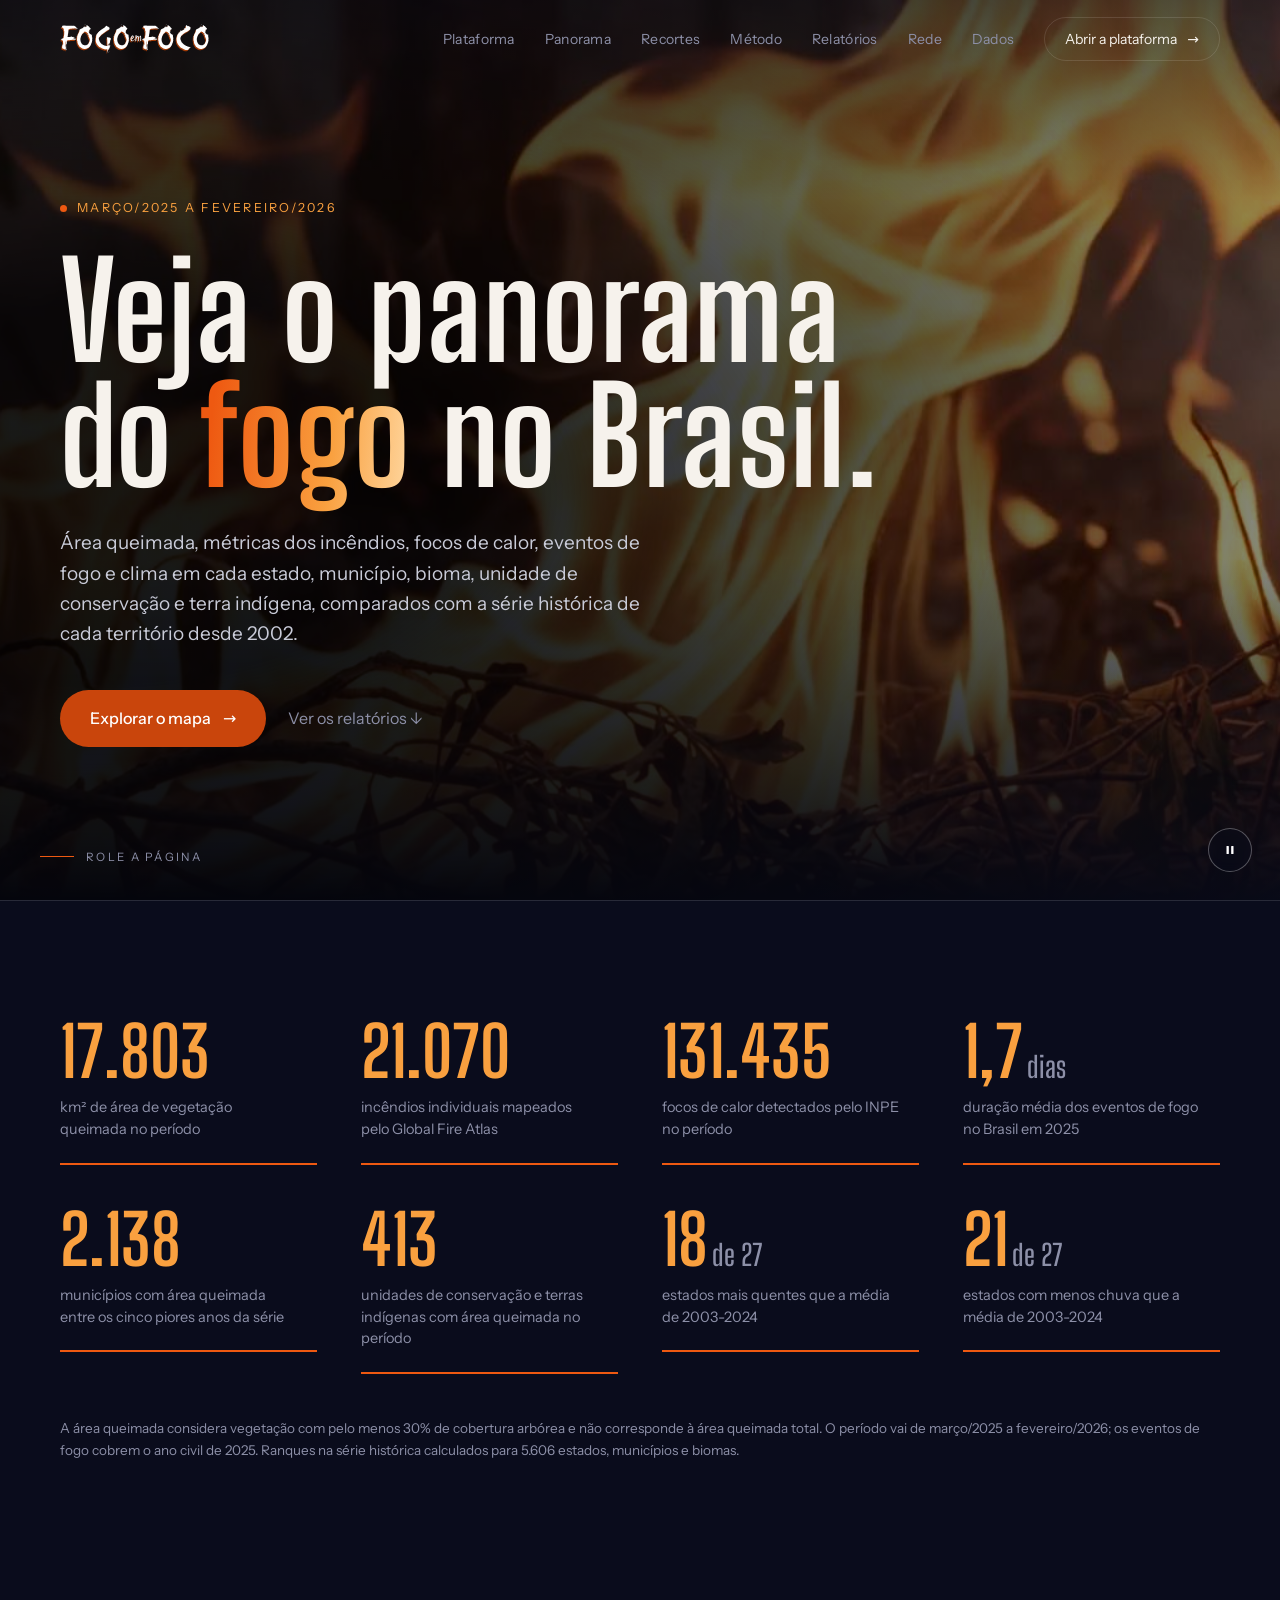
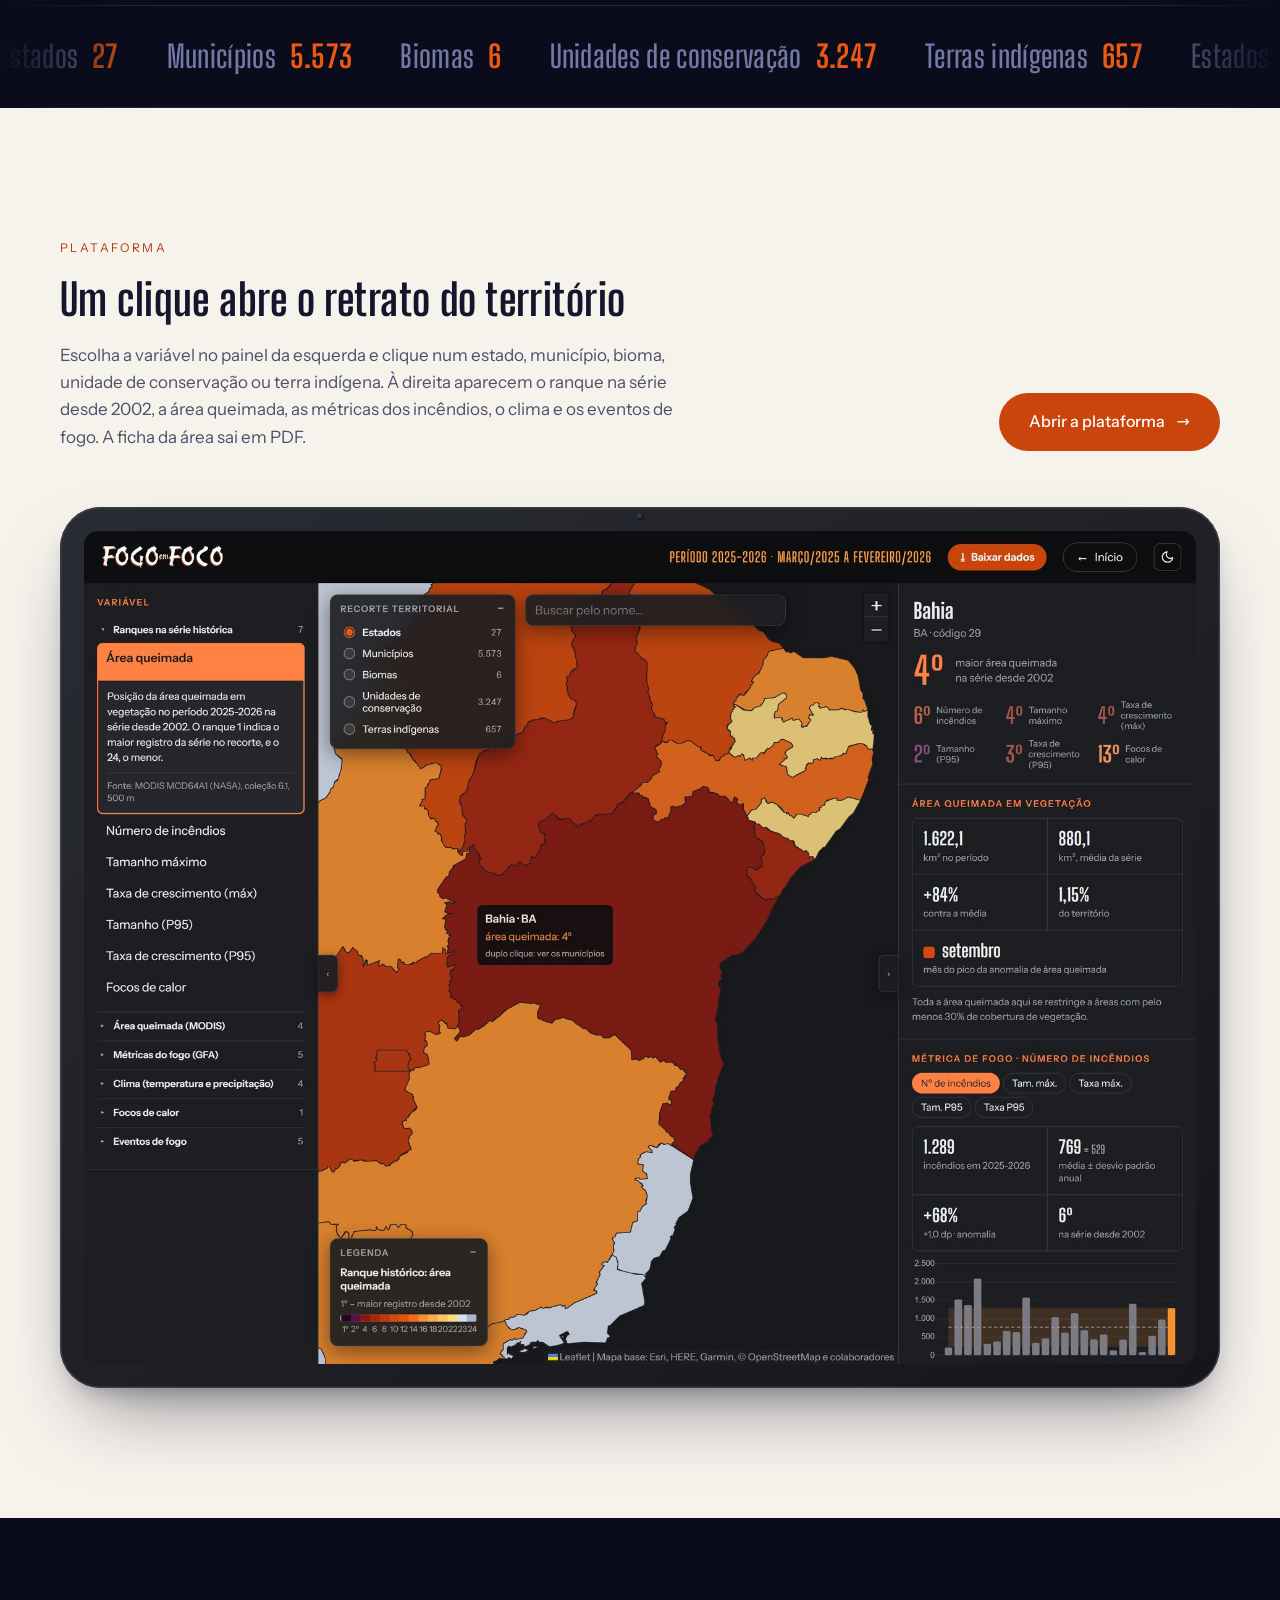
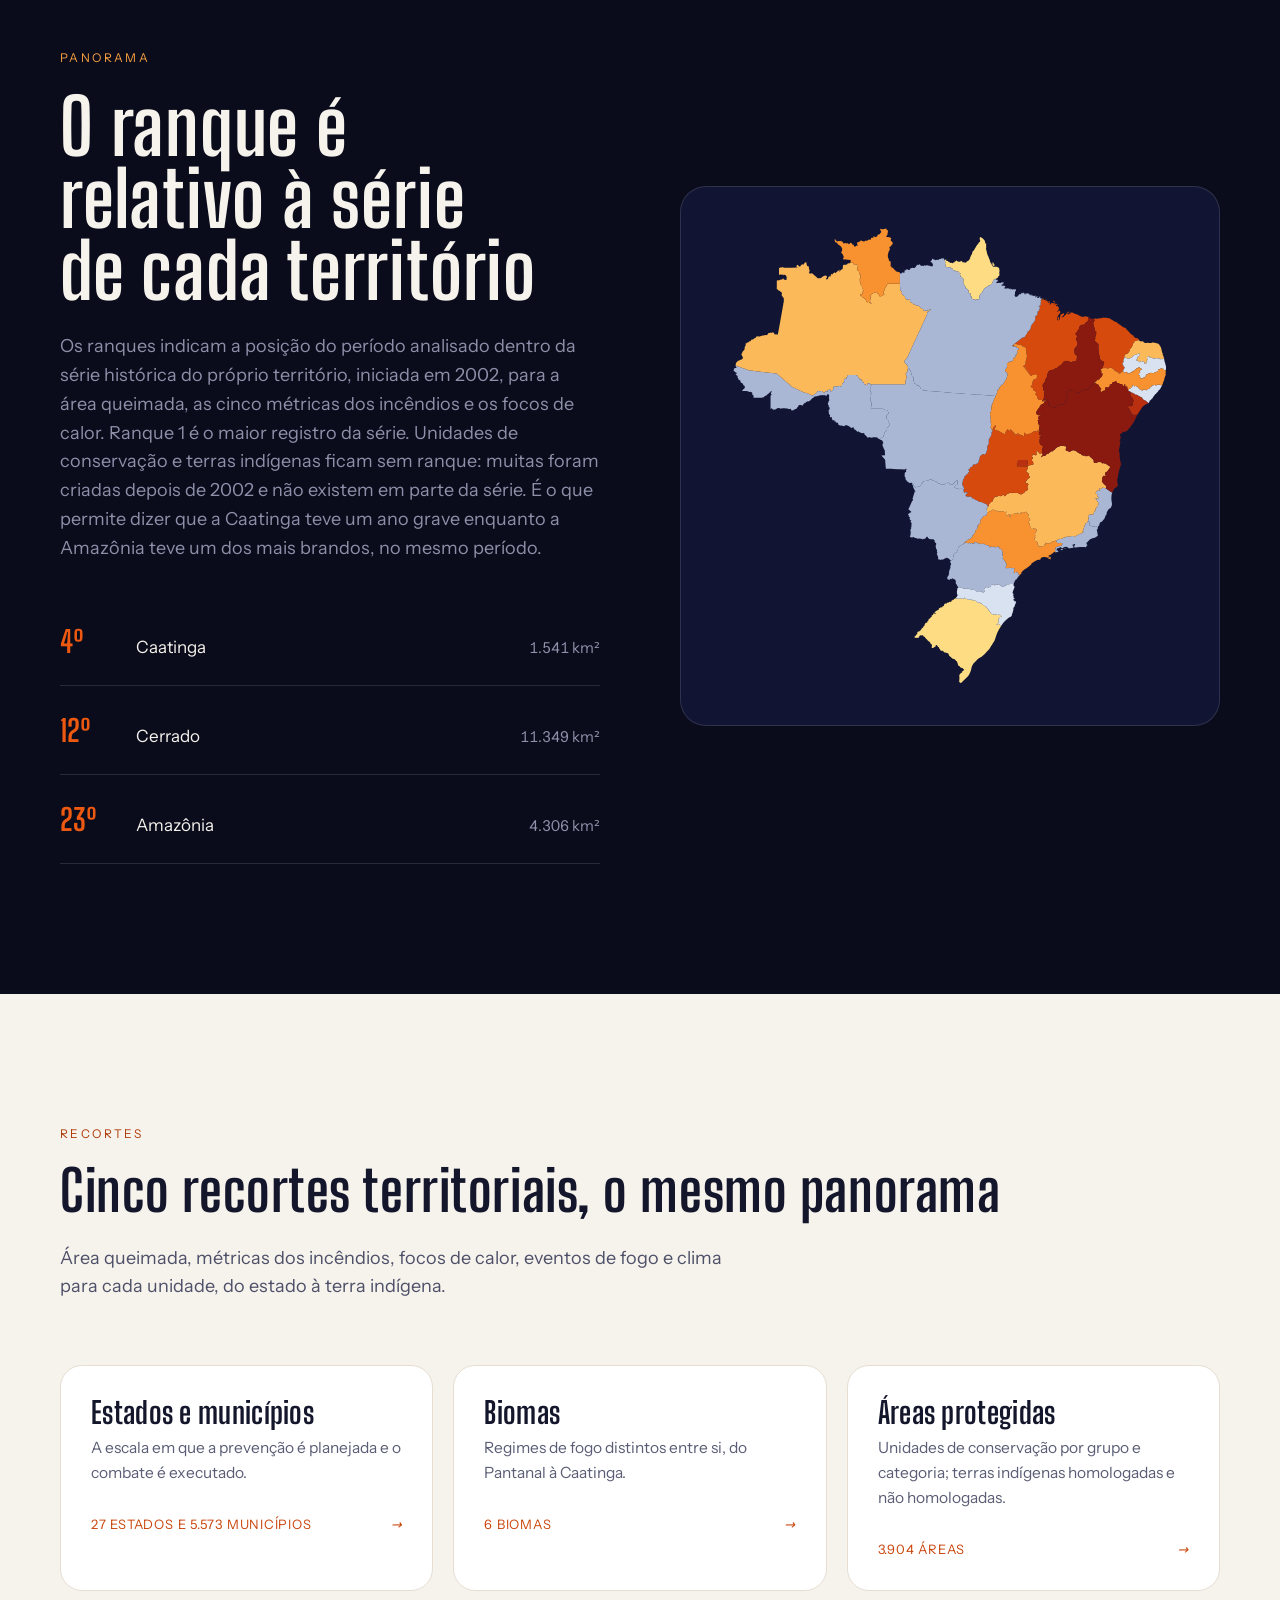
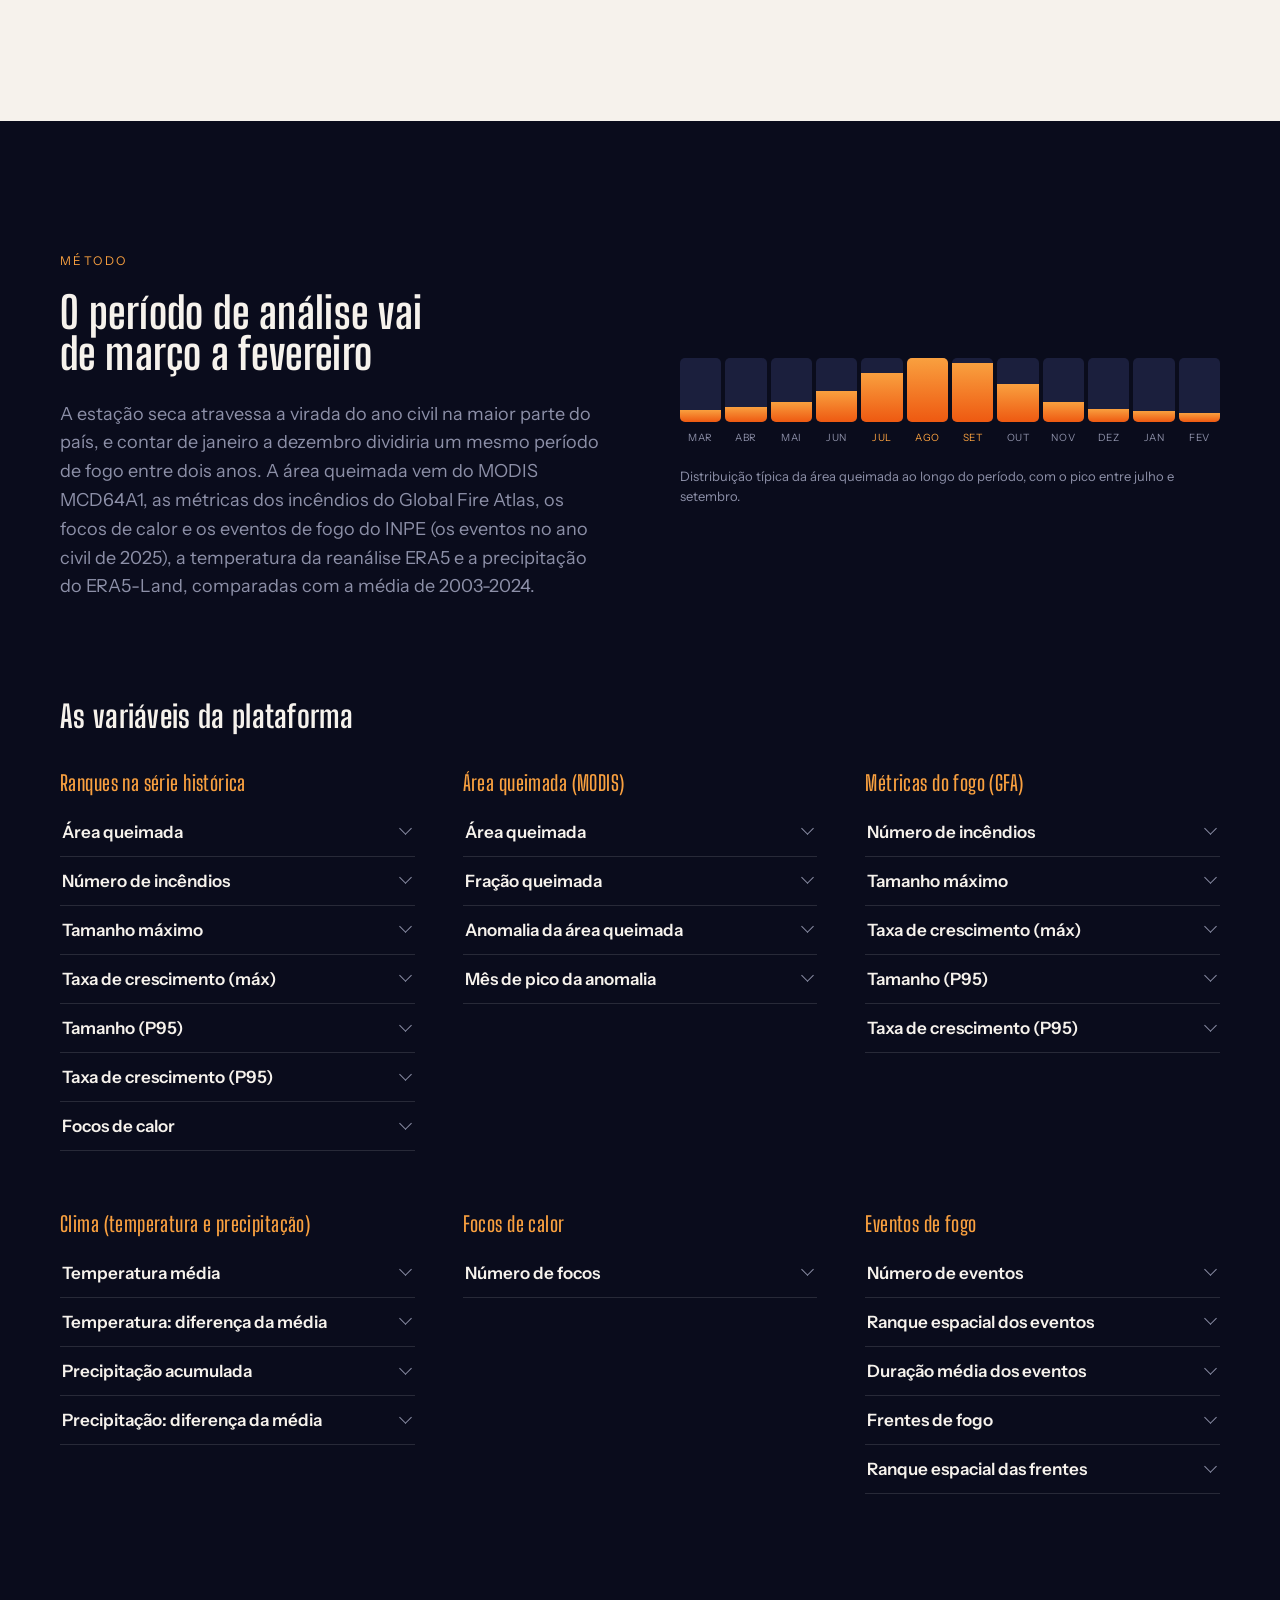
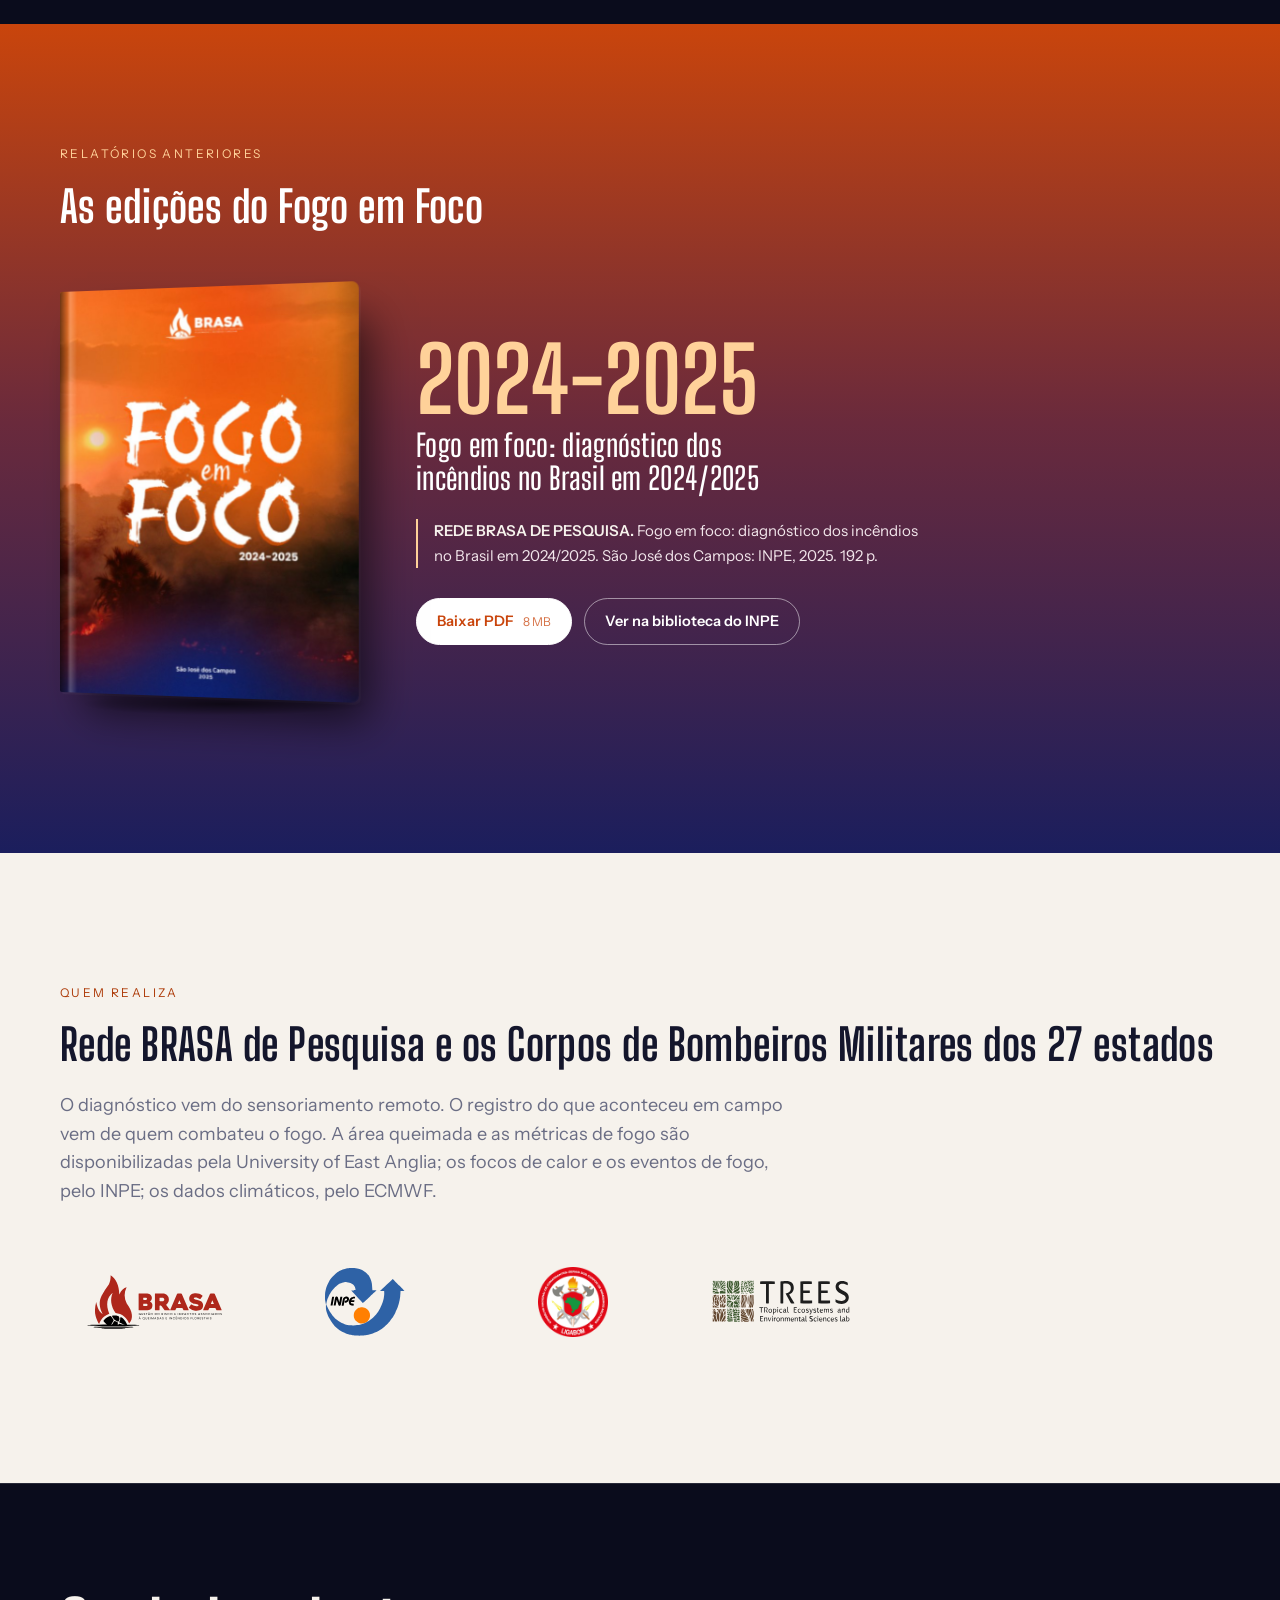
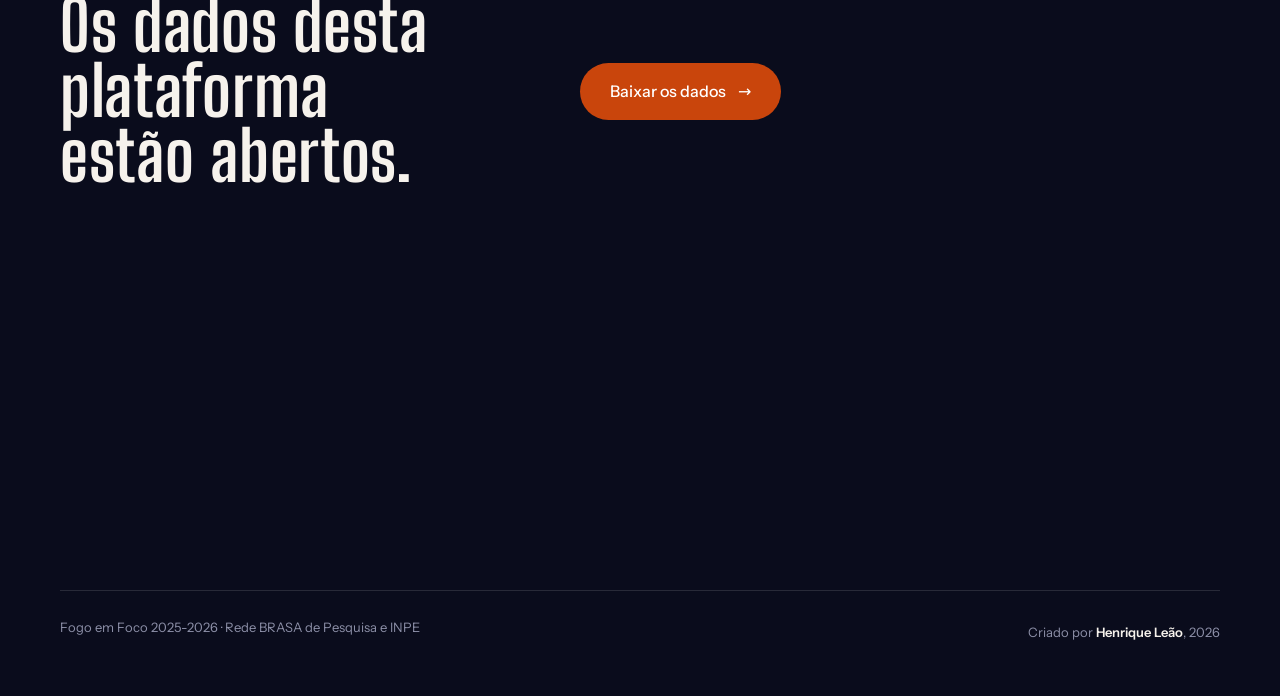
==== commit efd0aa81: "Homepage: secao Plataforma com o print real da plataforma (Bahia) num iPad, link direto para a mesma" ====
--- a/index.html
+++ b/index.html
@@ -326,6 +326,21 @@
 h1,h2,h3{text-wrap:balance}
 section[id],footer[id]{scroll-margin-top:72px}
 a,button,summary{touch-action:manipulation}
+@media(max-width:700px){.colunas-rodape a,.fim .autor{padding:13px 0 10px}.ficha .acoes a{min-height:44px}.setas button{width:48px;height:48px}}
+
+/* plataforma num iPad: a interface real, sem inclinacao, na mesma borda do texto */
+.vitrine .cabeca-vit{display:flex;align-items:flex-end;justify-content:space-between;gap:40px;flex-wrap:wrap}
+.vitrine .cabeca-vit p{max-width:58ch;margin:22px 0 0;font-size:17px;color:#4d5068}
+.ipad{display:block;margin-top:56px;position:relative;padding:2.1%;border-radius:clamp(18px,3.2vw,44px);
+  background:linear-gradient(145deg,#2a2c33,#15161b);box-shadow:0 0 0 1.5px #3a3c44 inset,0 40px 80px -30px rgba(20,22,44,.55),0 12px 24px -12px rgba(20,22,44,.35);
+  transition:transform .4s cubic-bezier(.2,.7,.3,1),box-shadow .4s}
+.ipad::before{content:'';position:absolute;top:calc(1.05% - 3px);left:50%;width:7px;height:7px;margin-left:-3.5px;border-radius:50%;
+  background:radial-gradient(circle at 35% 35%,#3d4a66,#0d0f14 70%)}
+.ipad img{display:block;width:100%;height:auto;border-radius:clamp(6px,1.1vw,16px)}
+.ipad:hover{transform:translateY(-3px);box-shadow:0 0 0 1.5px #3a3c44 inset,0 50px 90px -30px rgba(20,22,44,.6),0 14px 28px -12px rgba(20,22,44,.4)}
+.ipad:focus-visible{outline:3px solid var(--laranja);outline-offset:6px}
+@media(prefers-reduced-motion:reduce){.ipad{transition:none}.ipad:hover{transform:none}}
+@media(max-width:700px){.ipad{margin-top:36px;padding:2.6%}}
 </style>
 <script type="application/ld+json">
 {
@@ -449,6 +464,7 @@
 </svg>
 
     <nav class="nav">
+      <a href="#plataforma">Plataforma</a>
       <a href="#panorama">Panorama</a>
       <a href="#recortes">Recortes</a>
       <a href="#metodo">Método</a>
@@ -507,6 +523,27 @@
     <span>Terras indígenas <em>657</em></span>
   </div>
 </div>
+
+<section class="secao claro vitrine" id="plataforma">
+  <div class="env">
+    <div class="cabeca-vit rev">
+      <div>
+        <div class="rotulo">Plataforma</div>
+        <h2 class="titulo menor">Um clique abre o retrato do território</h2>
+        <p>Escolha a variável no painel da esquerda e clique num estado, município, bioma, unidade de
+        conservação ou terra indígena. À direita aparecem o ranque na série desde 2002, a área queimada,
+        as métricas dos incêndios, o clima e os eventos de fogo. A ficha da área sai em PDF.</p>
+      </div>
+      <a class="botao" href="plataforma.html">Abrir a plataforma <span class="seta">→</span></a>
+    </div>
+    <a class="ipad rev" href="plataforma.html?camada=UF&amp;variavel=aq_ranque&amp;area=60000025" aria-label="Abrir a plataforma na Bahia, com o ranque de área queimada">
+      <img src="img/plataforma/plataforma-bahia-1800.jpg"
+           srcset="img/plataforma/plataforma-bahia-900.jpg 900w, img/plataforma/plataforma-bahia-1800.jpg 1800w"
+           sizes="(max-width:1240px) 92vw, 1160px" width="1800" height="1349" loading="lazy"
+           alt="Plataforma Fogo em Foco aberta na Bahia: mapa dos estados pelo ranque de área queimada, painel de variáveis à esquerda e, à direita, a Bahia em 4º lugar na série desde 2002, com área queimada, métricas dos incêndios e gráfico anual">
+    </a>
+  </div>
+</section>
 
 <section class="secao" id="panorama">
   <div class="env duplo">
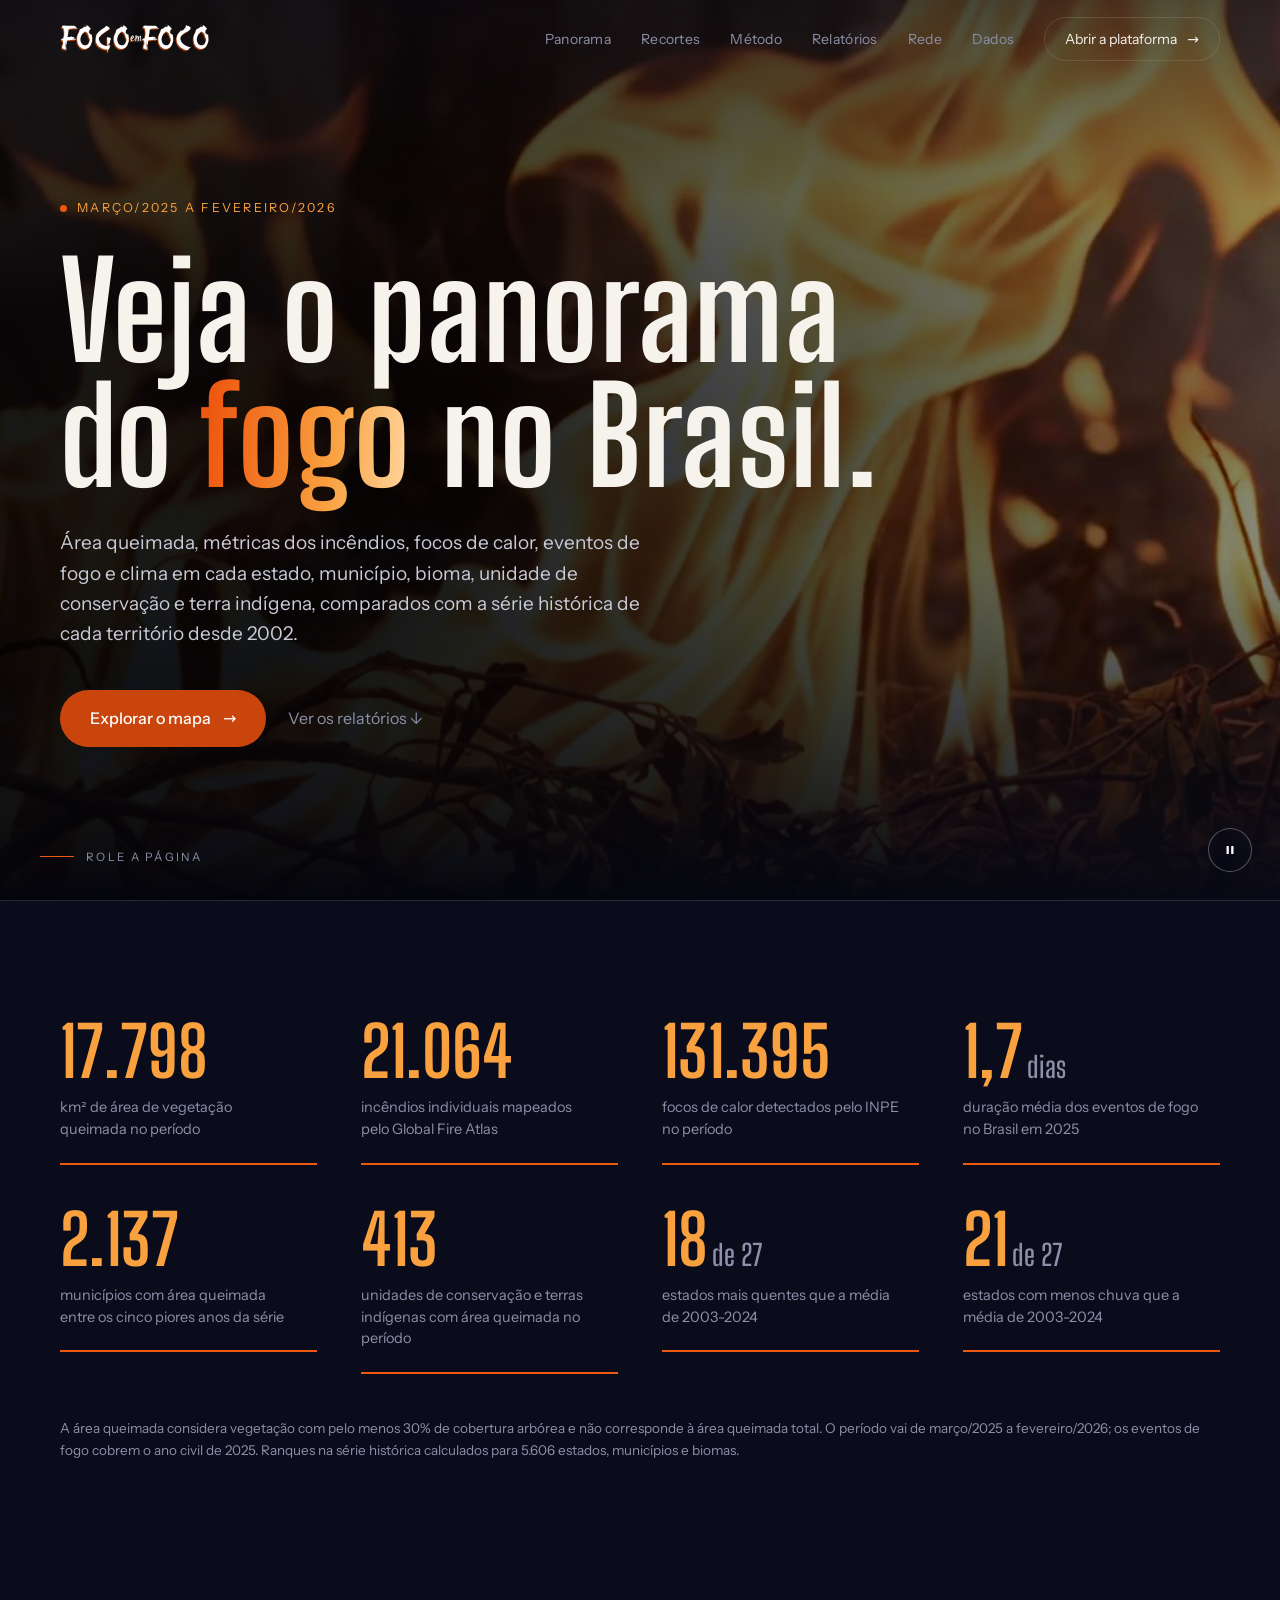
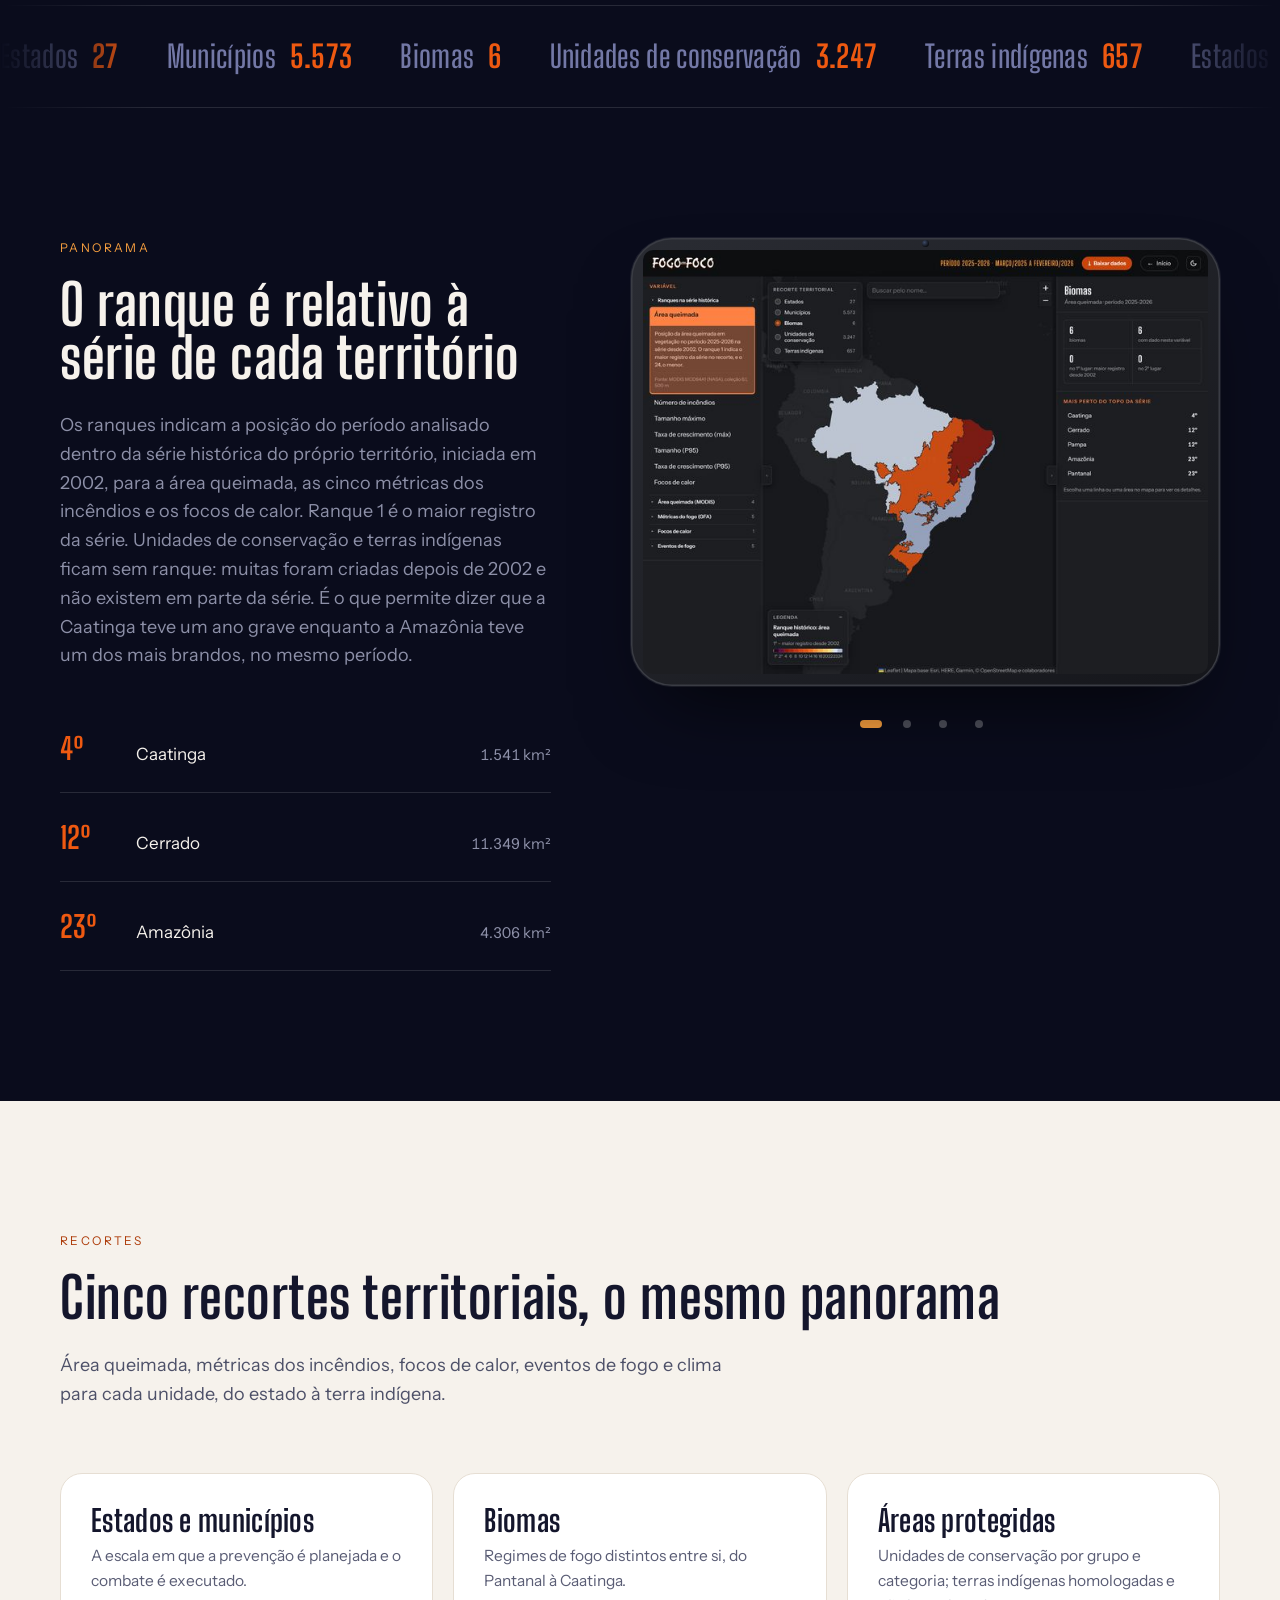
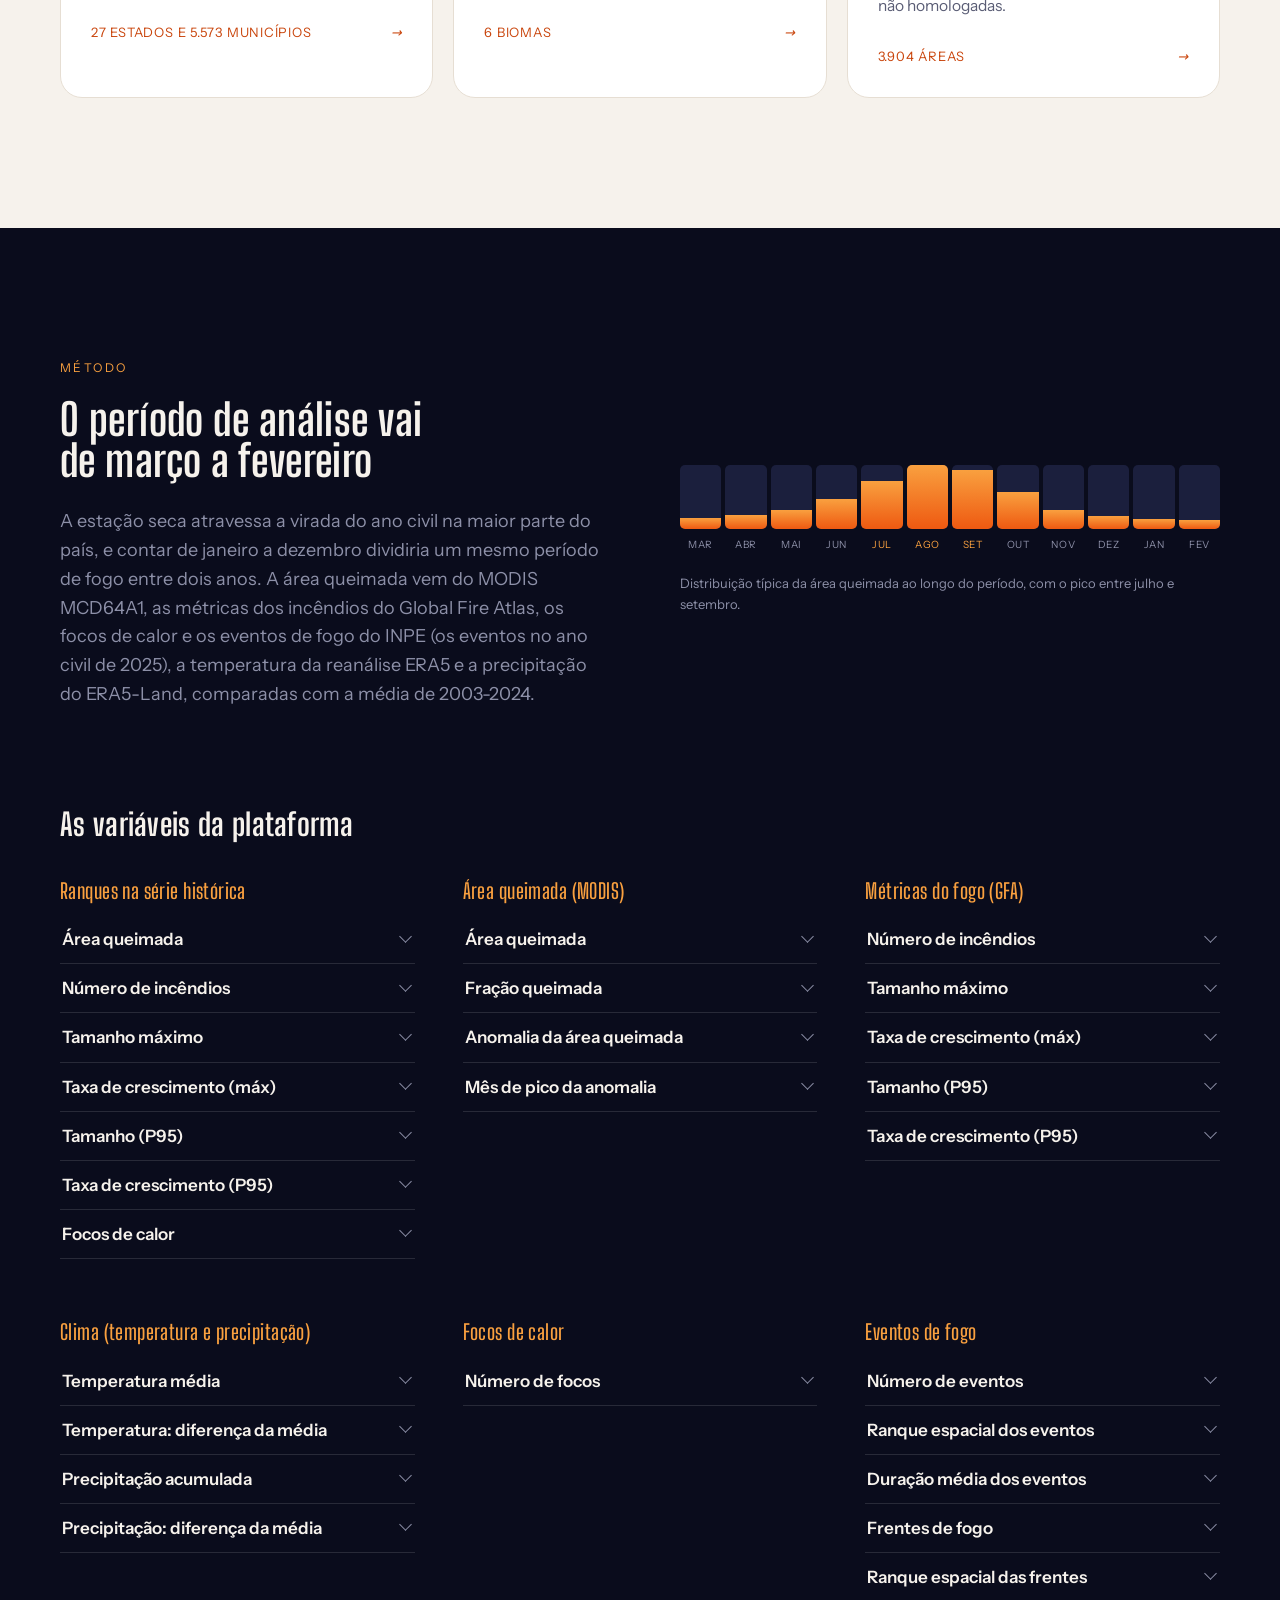
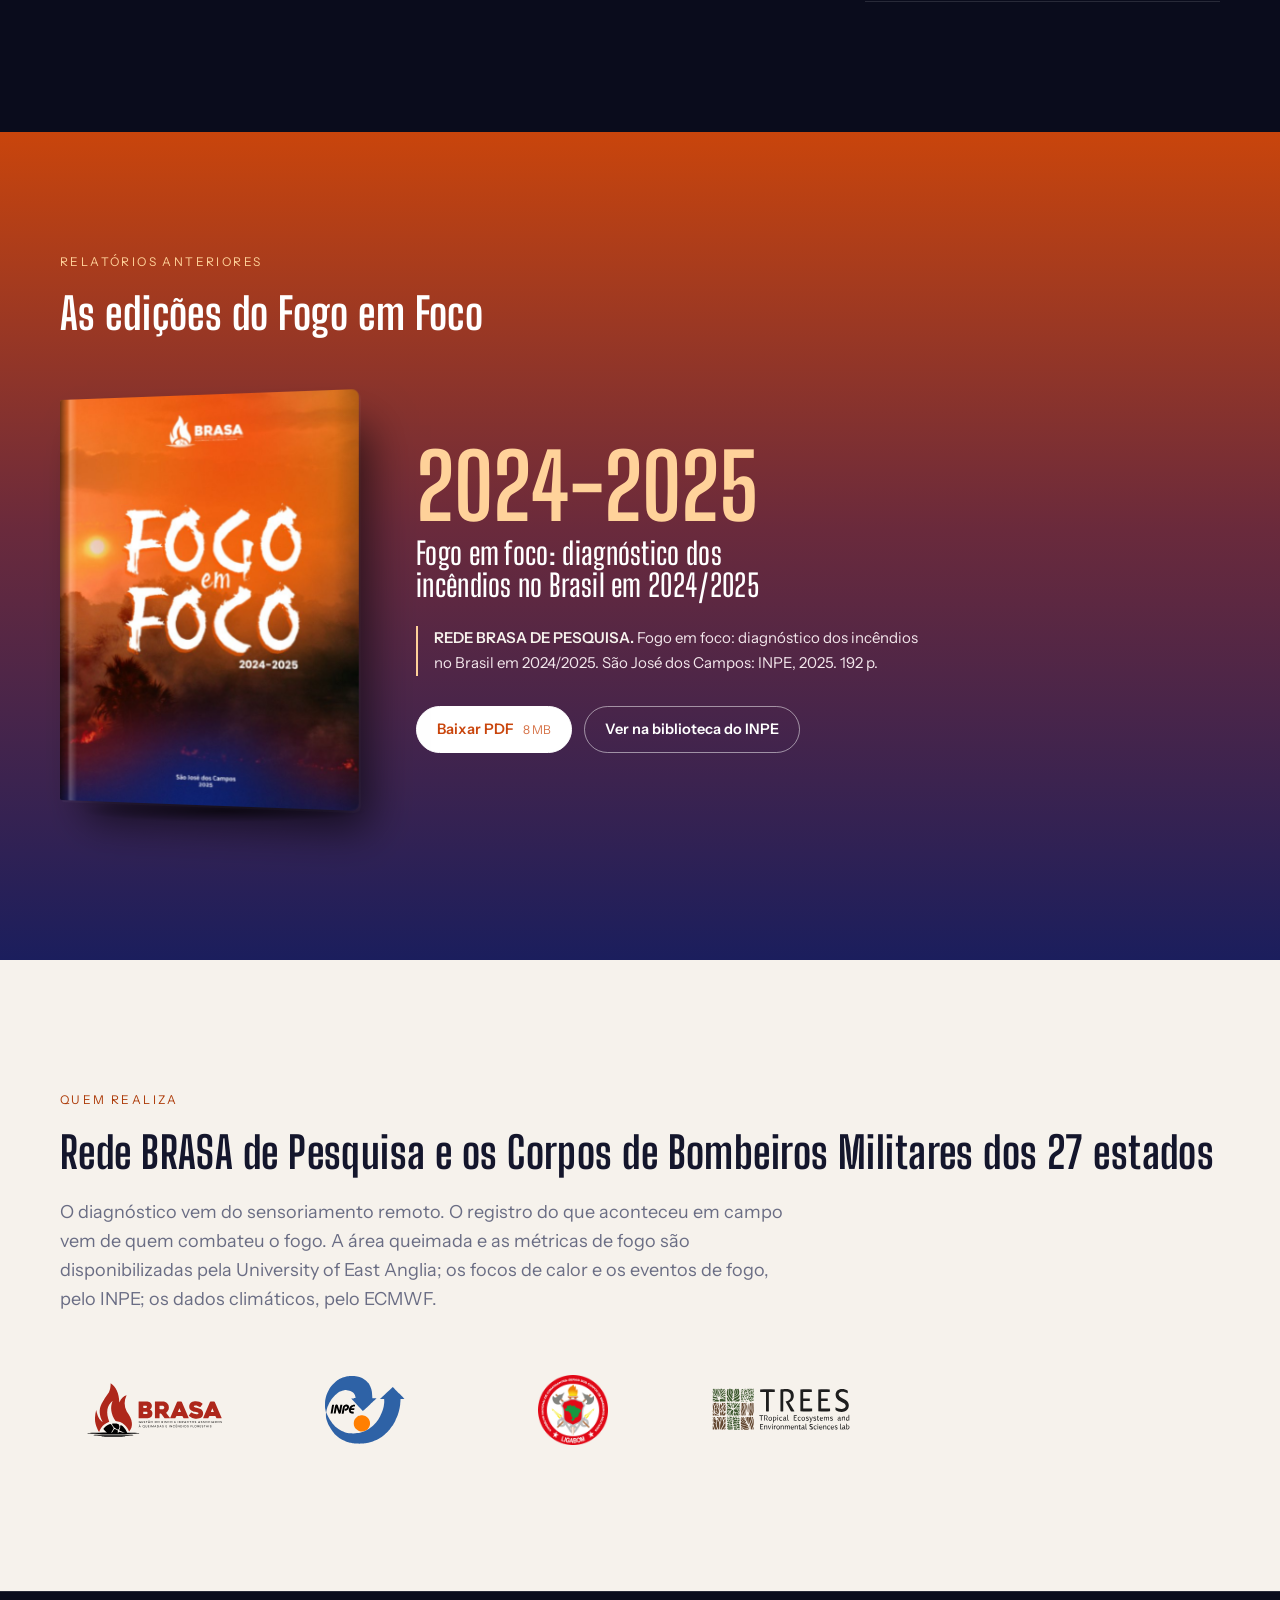
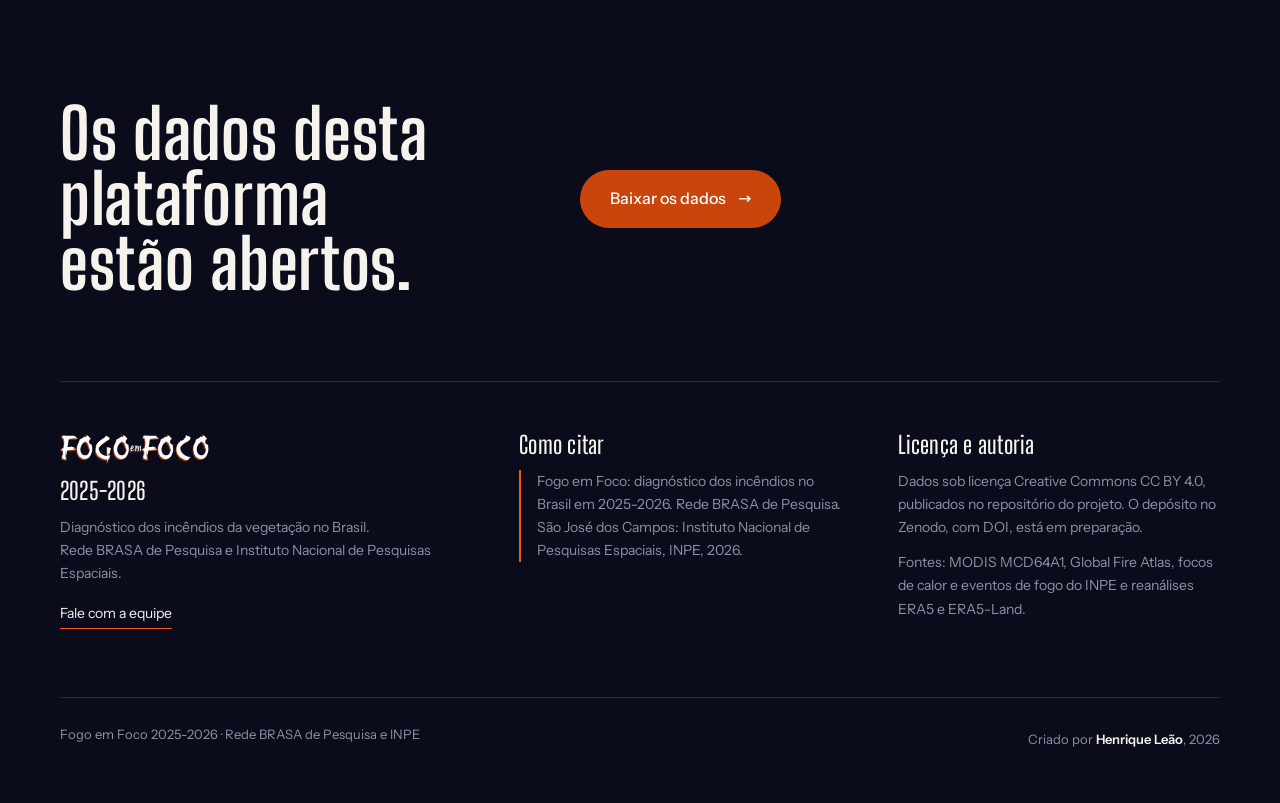
==== commit 773746ad: "Homepage: tablet com a plataforma no lugar do mapa do Panorama, passando por quatro telas reais (ran" ====
--- a/index.html
+++ b/index.html
@@ -175,12 +175,6 @@
 .legenda-cal{margin-top:20px;font-size:13px;color:var(--suave);line-height:1.6}
 @media(max-width:700px){.mes i{height:44px}.mes span{font-size:8px}}
 
-.moldura-mapa{border-radius:26px;background:var(--tinta-2);border:1px solid var(--borda);
-              aspect-ratio:1/1;display:grid;place-items:center;overflow:hidden;position:relative}
-.moldura-mapa svg{width:88%;height:88%}
-.moldura-mapa path{transition:opacity .4s,transform .4s}
-.moldura-mapa:hover path{opacity:.45}
-.moldura-mapa path:hover{opacity:1 !important}
 .lista-num{list-style:none;padding:0;margin:34px 0 0}
 .lista-num li{display:flex;gap:20px;padding:20px 0;border-bottom:1px solid var(--borda);align-items:baseline}
 .lista-num b{font-family:var(--display);font-weight:700;font-size:30px;color:var(--laranja);min-width:56px}
@@ -328,19 +322,29 @@
 a,button,summary{touch-action:manipulation}
 @media(max-width:700px){.colunas-rodape a,.fim .autor{padding:13px 0 10px}.ficha .acoes a{min-height:44px}.setas button{width:48px;height:48px}}
 
-/* plataforma num iPad: a interface real, sem inclinacao, na mesma borda do texto */
-.vitrine .cabeca-vit{display:flex;align-items:flex-end;justify-content:space-between;gap:40px;flex-wrap:wrap}
-.vitrine .cabeca-vit p{max-width:58ch;margin:22px 0 0;font-size:17px;color:#4d5068}
-.ipad{display:block;margin-top:56px;position:relative;padding:2.1%;border-radius:clamp(18px,3.2vw,44px);
-  background:linear-gradient(145deg,#2a2c33,#15161b);box-shadow:0 0 0 1.5px #3a3c44 inset,0 40px 80px -30px rgba(20,22,44,.55),0 12px 24px -12px rgba(20,22,44,.35);
+/* panorama: a plataforma num tablet, passando por quatro telas reais */
+.duplo.com-tablet{grid-template-columns:minmax(0,1fr) minmax(0,1.2fr);align-items:start}
+.com-tablet .titulo{font-size:clamp(38px,4.4vw,64px);max-width:none}
+.com-tablet .tablet{position:sticky;top:110px}
+@media(max-width:960px){.duplo.com-tablet{grid-template-columns:1fr}.com-tablet .tablet{position:static}}
+.ipad{display:block;position:relative;padding:2.1%;border-radius:clamp(18px,3.2vw,44px);
+  background:linear-gradient(145deg,#2a2c33,#15161b);box-shadow:0 0 0 1.5px #3a3c44 inset,0 0 0 1px rgba(255,255,255,.08),0 40px 80px -30px rgba(0,0,0,.7);
   transition:transform .4s cubic-bezier(.2,.7,.3,1),box-shadow .4s}
 .ipad::before{content:'';position:absolute;top:calc(1.05% - 3px);left:50%;width:7px;height:7px;margin-left:-3.5px;border-radius:50%;
   background:radial-gradient(circle at 35% 35%,#3d4a66,#0d0f14 70%)}
-.ipad img{display:block;width:100%;height:auto;border-radius:clamp(6px,1.1vw,16px)}
-.ipad:hover{transform:translateY(-3px);box-shadow:0 0 0 1.5px #3a3c44 inset,0 50px 90px -30px rgba(20,22,44,.6),0 14px 28px -12px rgba(20,22,44,.4)}
+.ipad .quadro{display:block;width:100%;height:auto;border-radius:clamp(5px,.8vw,12px);transition:opacity .7s ease}
+.ipad .quadro:not(:first-child){position:absolute;left:2.1%;top:2.1%;width:95.8%}
+.ipad .quadro:not(.ativo){opacity:0}
+.pontos{display:flex;justify-content:center;gap:4px;margin-top:22px}
+.pontos button{width:32px;height:32px;padding:0;border:0;background:none;cursor:pointer;display:grid;place-items:center}
+.pontos button::before{content:'';width:8px;height:8px;border-radius:50%;background:rgba(255,255,255,.28);transition:background .3s,width .3s}
+.pontos button[aria-current="true"]::before{width:22px;border-radius:4px;background:var(--ambar)}
+.pontos button:hover::before{background:rgba(255,255,255,.6)}
+.pontos button:focus-visible{outline:2px solid var(--ambar);outline-offset:2px;border-radius:6px}
+.ipad:hover{transform:translateY(-3px);box-shadow:0 0 0 1.5px #3a3c44 inset,0 0 0 1px rgba(249,160,63,.35),0 50px 90px -30px rgba(0,0,0,.75)}
 .ipad:focus-visible{outline:3px solid var(--laranja);outline-offset:6px}
-@media(prefers-reduced-motion:reduce){.ipad{transition:none}.ipad:hover{transform:none}}
-@media(max-width:700px){.ipad{margin-top:36px;padding:2.6%}}
+@media(prefers-reduced-motion:reduce){.ipad,.ipad .quadro{transition:none}.ipad:hover{transform:none}}
+@media(max-width:700px){.ipad{padding:2.6%}.ipad .quadro:not(:first-child){left:2.6%;top:2.6%;width:94.8%}}
 </style>
 <script type="application/ld+json">
 {
@@ -464,7 +468,6 @@
 </svg>
 
     <nav class="nav">
-      <a href="#plataforma">Plataforma</a>
       <a href="#panorama">Panorama</a>
       <a href="#recortes">Recortes</a>
       <a href="#metodo">Método</a>
@@ -524,29 +527,8 @@
   </div>
 </div>
 
-<section class="secao claro vitrine" id="plataforma">
-  <div class="env">
-    <div class="cabeca-vit rev">
-      <div>
-        <div class="rotulo">Plataforma</div>
-        <h2 class="titulo menor">Um clique abre o retrato do território</h2>
-        <p>Escolha a variável no painel da esquerda e clique num estado, município, bioma, unidade de
-        conservação ou terra indígena. À direita aparecem o ranque na série desde 2002, a área queimada,
-        as métricas dos incêndios, o clima e os eventos de fogo. A ficha da área sai em PDF.</p>
-      </div>
-      <a class="botao" href="plataforma.html">Abrir a plataforma <span class="seta">→</span></a>
-    </div>
-    <a class="ipad rev" href="plataforma.html?camada=UF&amp;variavel=aq_ranque&amp;area=60000025" aria-label="Abrir a plataforma na Bahia, com o ranque de área queimada">
-      <img src="img/plataforma/plataforma-bahia-1800.jpg"
-           srcset="img/plataforma/plataforma-bahia-900.jpg 900w, img/plataforma/plataforma-bahia-1800.jpg 1800w"
-           sizes="(max-width:1240px) 92vw, 1160px" width="1800" height="1349" loading="lazy"
-           alt="Plataforma Fogo em Foco aberta na Bahia: mapa dos estados pelo ranque de área queimada, painel de variáveis à esquerda e, à direita, a Bahia em 4º lugar na série desde 2002, com área queimada, métricas dos incêndios e gráfico anual">
-    </a>
-  </div>
-</section>
-
 <section class="secao" id="panorama">
-  <div class="env duplo">
+  <div class="env duplo com-tablet">
     <div class="rev">
       <div class="rotulo">Panorama</div>
       <h2 class="titulo">O ranque é relativo à série de cada território</h2>
@@ -560,8 +542,22 @@
         <li><b>23º</b><span>Amazônia</span><em>4.306 km²</em></li>
       </ul>
     </div>
-    <div class="moldura-mapa rev">
-      <svg viewBox="0 0 900 900" aria-label="Mapa do Brasil colorido pelo ranque de área queimada"><path d="M461.6 721.6 L461.0 720.6 L460.7 720.7 L460.3 721.7 L459.9 721.8 L459.3 721.2 L459.0 722.3 L458.0 722.3 L457.6 723.7 L457.1 723.8 L456.6 724.5 L456.0 724.8 L454.9 724.7 L454.7 723.7 L454.2 723.9 L454.1 724.9 L453.7 725.9 L453.7 726.7 L452.5 727.2 L452.5 727.8 L452.0 728.2 L451.6 727.6 L451.0 727.2 L451.1 728.3 L450.7 728.6 L449.8 727.4 L448.2 727.9 L448.8 728.5 L448.7 728.9 L447.6 729.0 L447.1 729.6 L446.1 728.4 L445.2 730.2 L444.5 730.4 L443.9 730.1 L443.8 731.2 L442.5 731.0 L442.2 731.4 L441.7 731.3 L441.5 730.3 L441.0 730.3 L440.5 732.0 L440.1 732.5 L439.2 732.7 L439.1 734.9 L438.2 736.1 L437.6 735.9 L437.2 736.4 L436.7 736.4 L435.9 735.8 L435.4 736.5 L436.6 737.4 L436.4 738.0 L435.4 737.6 L434.5 738.0 L434.2 738.8 L433.5 738.0 L432.9 738.0 L432.3 738.6 L431.6 739.7 L430.3 739.6 L430.0 740.5 L429.0 741.0 L429.4 742.0 L428.5 742.6 L427.8 743.6 L426.9 743.1 L426.4 744.1 L426.0 744.1 L425.3 745.2 L424.3 744.1 L423.8 745.6 L423.4 745.7 L422.6 746.5 L421.0 747.1 L420.9 747.9 L421.6 748.0 L422.9 749.0 L423.1 749.4 L422.6 751.2 L422.0 751.3 L421.7 750.4 L421.3 750.1 L418.9 749.8 L418.3 750.8 L418.6 752.7 L416.4 753.2 L415.7 753.8 L415.7 754.5 L416.1 755.1 L415.8 755.9 L415.2 756.2 L413.7 757.6 L412.7 759.1 L412.1 759.8 L410.7 759.9 L409.9 760.6 L409.9 762.7 L408.9 763.8 L408.2 764.0 L407.6 764.6 L407.4 765.2 L407.8 765.6 L407.5 766.7 L407.1 767.1 L405.6 767.4 L404.6 768.0 L403.8 768.1 L403.2 769.3 L402.6 770.0 L402.5 771.3 L402.2 772.3 L401.2 774.0 L400.2 774.1 L399.9 774.5 L399.8 775.7 L398.9 777.0 L397.2 778.1 L395.8 779.7 L395.8 780.7 L395.2 780.9 L394.7 781.7 L392.4 783.8 L391.6 784.0 L390.2 784.0 L388.9 785.3 L388.2 786.6 L388.4 787.4 L388.3 788.7 L387.8 789.5 L386.9 789.9 L385.6 791.3 L385.4 792.0 L384.1 793.0 L382.7 793.7 L383.5 794.5 L383.3 795.4 L383.6 796.0 L384.7 796.3 L384.9 795.9 L386.2 796.0 L386.4 796.7 L387.8 796.2 L388.6 795.6 L389.2 796.5 L390.9 796.2 L391.1 795.8 L391.7 795.3 L391.7 794.1 L392.1 793.5 L392.8 792.1 L393.5 791.6 L394.2 791.9 L394.7 791.5 L395.5 791.4 L396.1 791.8 L397.5 791.5 L398.3 791.5 L399.3 791.9 L399.8 792.4 L399.7 793.0 L400.8 793.5 L401.6 794.3 L402.3 794.1 L403.7 796.5 L404.9 797.4 L405.9 799.0 L406.5 798.7 L406.9 799.8 L407.8 800.2 L407.6 800.7 L408.1 801.4 L409.1 801.7 L409.2 802.2 L410.1 802.5 L410.3 803.0 L411.2 803.3 L411.7 804.1 L412.2 804.0 L412.7 805.0 L413.0 806.5 L413.9 807.1 L414.1 807.7 L415.7 808.5 L416.4 810.3 L415.9 811.5 L415.9 813.2 L415.8 814.8 L416.1 815.7 L416.6 815.5 L417.7 815.6 L418.9 815.5 L419.2 814.8 L419.7 814.8 L420.2 814.1 L420.8 814.1 L422.4 812.6 L423.2 812.6 L423.7 811.5 L423.2 810.6 L423.8 809.9 L425.0 809.8 L425.7 811.0 L426.4 811.3 L427.1 812.6 L427.6 812.5 L428.2 813.3 L428.0 813.8 L429.4 814.3 L429.8 814.7 L429.6 815.2 L430.3 815.8 L430.1 817.0 L431.1 817.2 L431.9 818.7 L432.0 819.9 L433.5 820.3 L434.0 820.9 L434.9 821.2 L435.6 821.8 L436.3 821.1 L436.5 820.3 L437.1 820.3 L437.5 821.3 L438.0 821.6 L438.6 823.1 L439.3 822.9 L440.6 824.5 L441.4 824.2 L442.6 824.1 L444.1 824.8 L445.8 824.9 L446.0 825.5 L447.3 826.2 L448.2 827.7 L448.6 829.7 L454.5 834.9 L456.4 836.6 L457.3 835.8 L458.1 836.2 L458.9 836.4 L458.9 837.1 L459.9 837.4 L460.4 838.2 L461.3 838.3 L461.3 839.0 L461.6 839.7 L462.3 840.1 L463.4 840.2 L463.5 841.2 L464.1 842.2 L464.0 842.6 L464.8 843.8 L464.9 844.7 L465.6 845.8 L465.4 846.3 L465.8 847.1 L465.6 847.9 L466.9 849.5 L468.2 850.4 L469.2 850.2 L470.0 851.9 L471.0 852.9 L471.4 852.5 L473.1 853.7 L474.0 853.4 L474.2 854.0 L475.1 854.3 L477.5 856.7 L477.3 857.9 L476.2 857.9 L475.3 859.4 L472.9 860.7 L472.6 861.2 L474.0 861.6 L469.8 864.5 L468.3 867.0 L468.2 869.8 L468.5 872.1 L468.4 874.7 L468.1 876.4 L468.1 878.1 L467.9 879.6 L468.0 880.5 L469.9 880.6 L470.0 881.4 L470.4 882.0 L471.4 881.9 L473.6 880.1 L475.9 878.0 L477.3 876.5 L483.8 870.3 L485.7 867.9 L487.0 865.8 L489.7 859.9 L490.4 857.9 L491.4 853.3 L492.3 850.4 L493.0 848.9 L494.0 846.7 L495.2 844.8 L497.0 842.9 L498.5 841.9 L500.8 839.1 L501.8 838.0 L503.7 836.3 L505.4 835.1 L508.0 833.6 L510.6 832.0 L512.2 830.8 L515.5 827.9 L516.5 826.9 L520.3 822.5 L523.7 819.3 L526.0 816.4 L528.1 812.8 L530.4 809.2 L532.3 805.9 L534.3 803.0 L535.7 800.2 L536.6 797.5 L538.8 791.0 L539.7 788.5 L540.9 785.7 L542.1 783.0 L543.3 780.6 L544.1 779.3 L545.6 776.8 L548.1 773.0 L547.5 772.4 L546.0 772.1 L544.8 770.6 L542.9 770.0 L541.9 770.6 L539.7 771.5 L539.1 772.1 L538.9 771.1 L539.0 770.0 L539.8 770.3 L540.5 769.7 L541.7 769.1 L542.3 768.0 L543.0 767.3 L543.1 766.7 L542.8 765.7 L543.5 764.4 L543.1 764.3 L542.8 763.4 L543.2 762.8 L542.9 761.7 L542.9 759.7 L544.9 758.0 L545.4 758.2 L545.5 757.2 L546.7 756.3 L548.6 756.1 L548.2 755.2 L547.4 754.1 L547.8 753.7 L547.4 753.1 L546.5 753.1 L545.9 752.5 L545.5 753.1 L544.2 752.4 L542.7 751.8 L541.5 752.6 L540.1 752.9 L539.0 752.0 L538.8 752.4 L537.9 751.9 L537.4 752.4 L537.0 751.6 L536.4 752.2 L535.8 751.8 L535.0 751.8 L534.4 751.4 L533.1 751.7 L532.2 751.2 L530.9 751.0 L530.7 751.5 L529.7 750.4 L529.2 750.7 L528.9 750.0 L528.1 749.4 L528.1 748.8 L527.5 748.2 L527.5 747.8 L526.3 747.2 L526.1 746.0 L525.7 745.5 L525.4 744.6 L524.9 744.7 L524.5 744.2 L524.1 744.7 L523.7 743.6 L523.2 743.5 L523.7 742.6 L523.4 741.9 L522.7 741.6 L522.7 740.7 L521.2 740.0 L519.9 739.0 L520.0 738.2 L519.1 737.2 L518.6 737.4 L518.3 736.7 L517.8 736.6 L517.2 736.1 L515.3 735.3 L515.4 734.8 L514.6 734.5 L514.5 733.6 L513.6 733.7 L513.2 733.3 L513.1 732.4 L511.9 732.5 L511.1 731.9 L511.0 731.0 L510.6 730.8 L508.8 731.0 L508.4 730.4 L507.9 730.4 L508.1 729.5 L506.4 729.0 L506.1 729.7 L505.3 729.2 L504.3 729.3 L503.9 729.8 L503.2 729.9 L503.4 729.1 L502.2 729.3 L501.5 727.8 L500.8 727.4 L500.2 727.3 L500.2 726.6 L499.1 725.9 L497.8 725.6 L497.5 724.8 L496.7 725.1 L496.8 724.3 L496.3 724.2 L495.9 725.3 L495.3 725.4 L494.5 724.3 L494.8 723.7 L493.7 723.9 L494.0 724.9 L493.8 725.2 L492.7 724.5 L492.2 724.8 L490.9 723.9 L491.1 723.0 L490.7 722.8 L490.0 723.2 L490.1 723.9 L488.9 723.8 L488.7 723.4 L487.9 723.5 L487.2 723.9 L485.9 723.5 L485.7 724.3 L484.1 723.5 L484.2 722.7 L483.0 722.5 L482.1 721.7 L481.3 722.3 L480.6 722.5 L480.0 721.5 L479.7 722.8 L479.1 722.5 L479.4 721.7 L479.3 721.0 L478.6 721.4 L478.3 720.6 L478.7 720.1 L478.1 719.6 L477.5 720.3 L477.6 721.4 L476.2 721.8 L476.0 721.1 L475.6 721.1 L475.3 722.1 L474.3 721.7 L472.4 722.7 L473.0 721.0 L472.5 720.5 L471.9 720.5 L471.1 719.9 L470.6 720.9 L469.6 721.4 L469.1 720.9 L468.5 721.2 L468.8 721.9 L468.3 722.4 L467.5 721.7 L466.2 722.1 L464.7 721.5 L463.8 722.1 L463.3 722.1 L462.8 721.1 L462.0 721.8 L461.6 721.6Z" fill="#fddc84" data-uf="Rio Grande do Sul" data-r="18"/><path d="M476.9 616.4 L477.2 616.9 L478.0 616.6 L478.5 616.1 L479.7 615.2 L480.7 615.1 L482.1 616.1 L483.0 615.8 L485.5 616.5 L486.2 616.2 L487.8 615.1 L488.7 616.2 L489.7 616.7 L491.0 616.0 L492.1 616.5 L493.8 616.7 L494.9 616.2 L495.3 616.9 L495.4 617.6 L496.8 616.9 L496.7 615.6 L497.0 614.7 L497.4 614.1 L498.2 614.1 L499.0 614.5 L499.9 614.6 L501.4 615.1 L502.8 616.5 L503.3 616.6 L504.9 616.2 L505.7 616.5 L505.9 617.3 L506.4 617.5 L507.2 617.2 L508.2 617.3 L508.8 617.8 L509.4 618.1 L510.5 618.0 L511.1 617.7 L511.6 617.2 L512.2 617.1 L512.7 617.4 L513.3 617.2 L514.7 617.6 L515.6 617.4 L516.3 618.5 L517.2 618.8 L517.7 619.3 L518.4 619.5 L519.9 619.7 L521.0 620.3 L521.6 620.0 L522.2 620.5 L523.3 620.3 L524.4 621.1 L524.6 621.8 L525.4 622.5 L525.2 623.6 L526.2 623.8 L526.8 624.1 L527.2 623.9 L527.8 622.9 L528.2 622.6 L529.4 623.2 L529.9 622.8 L530.8 623.0 L531.4 623.7 L532.0 623.6 L533.2 623.7 L533.4 623.0 L534.1 622.8 L534.6 623.1 L535.0 623.8 L535.3 623.9 L536.3 623.4 L537.0 623.9 L538.2 623.9 L538.9 623.5 L539.7 623.6 L540.2 623.2 L540.6 623.4 L541.0 622.8 L541.8 623.0 L542.4 622.7 L542.9 623.4 L542.7 624.0 L543.0 624.5 L544.2 625.0 L544.0 626.2 L544.9 626.6 L545.6 626.5 L546.5 627.3 L547.3 627.2 L547.9 627.5 L547.8 628.3 L548.9 629.0 L549.4 629.8 L550.0 631.5 L549.8 631.8 L550.2 633.1 L550.6 633.4 L550.4 634.3 L550.9 634.8 L550.4 635.3 L550.4 635.9 L550.1 636.3 L550.0 636.9 L550.5 637.2 L550.4 638.3 L550.1 639.0 L550.5 639.9 L551.6 641.1 L551.2 641.8 L551.3 643.6 L550.3 644.2 L550.8 645.3 L551.4 646.1 L552.3 646.2 L552.8 647.7 L553.4 648.5 L553.5 649.0 L554.1 649.5 L554.5 650.3 L556.0 651.1 L555.9 652.6 L555.7 653.0 L556.7 653.7 L557.1 654.9 L558.0 655.5 L558.9 655.8 L557.9 656.9 L558.1 657.2 L557.8 658.4 L557.4 659.2 L556.9 659.4 L557.2 660.2 L556.5 660.7 L556.7 661.6 L556.5 663.2 L557.3 663.9 L558.8 663.9 L559.2 663.4 L560.3 663.5 L560.7 663.7 L562.9 663.0 L563.9 663.4 L566.5 663.2 L567.5 663.6 L567.8 663.9 L569.3 663.6 L569.9 664.1 L571.1 663.3 L571.5 663.3 L572.2 664.2 L573.5 665.1 L573.2 665.9 L572.4 666.5 L572.2 667.5 L572.5 667.9 L572.1 669.2 L572.2 670.3 L571.5 671.2 L572.4 673.0 L573.0 673.3 L574.0 671.8 L574.1 671.3 L575.4 670.5 L576.1 670.9 L576.7 671.8 L578.1 671.9 L578.4 670.9 L578.9 670.5 L579.6 671.9 L579.6 672.7 L580.3 674.1 L580.7 674.4 L580.2 675.7 L581.7 676.8 L582.0 676.5 L583.6 676.3 L582.0 677.8 L582.0 678.1 L582.1 678.1 L583.1 677.0 L585.2 675.0 L585.7 674.7 L586.0 673.7 L586.1 672.5 L586.6 671.5 L587.4 670.4 L589.7 668.2 L592.0 666.3 L593.3 665.4 L596.2 663.7 L597.0 663.0 L599.9 661.1 L602.0 659.2 L603.8 657.9 L605.0 657.3 L604.7 656.6 L605.0 655.6 L605.7 654.9 L606.7 654.0 L609.0 652.5 L612.7 650.3 L614.5 649.4 L616.5 648.4 L617.3 648.3 L617.9 648.4 L618.0 647.2 L619.3 647.4 L619.3 648.4 L621.0 647.7 L621.9 647.8 L622.6 646.6 L622.3 646.1 L622.8 645.8 L623.4 644.3 L624.2 643.8 L625.2 643.6 L626.6 643.0 L628.2 642.5 L630.1 642.4 L633.1 642.8 L634.0 643.2 L635.4 643.2 L635.9 643.8 L636.5 644.2 L637.3 643.7 L638.0 644.0 L638.7 643.5 L638.7 642.9 L638.1 641.2 L638.1 640.0 L638.5 639.3 L638.9 639.5 L639.6 639.2 L640.5 638.2 L641.9 638.6 L642.6 637.9 L642.2 637.5 L642.5 637.1 L643.7 637.3 L643.4 636.3 L644.5 636.4 L644.9 636.2 L645.6 636.4 L645.9 635.5 L645.6 634.9 L645.9 634.5 L646.7 634.6 L647.5 634.1 L648.3 633.1 L649.0 632.6 L650.5 633.4 L650.4 633.9 L652.3 633.4 L652.8 633.4 L651.7 632.7 L651.5 631.8 L650.7 631.7 L650.7 631.2 L649.4 630.2 L649.7 629.2 L650.7 628.7 L651.0 627.6 L650.9 627.1 L651.2 626.1 L651.4 624.6 L652.0 624.6 L652.4 623.8 L654.6 623.1 L655.3 622.4 L656.4 622.4 L657.4 621.6 L657.9 621.5 L658.2 622.4 L659.0 622.0 L659.2 621.6 L660.0 621.8 L662.4 621.1 L663.0 620.2 L662.6 619.7 L663.3 618.9 L664.4 618.2 L664.7 617.7 L664.2 616.7 L662.9 616.0 L661.3 615.8 L660.0 615.3 L659.5 615.9 L658.0 616.1 L657.3 616.8 L656.6 616.0 L655.8 616.4 L655.5 616.1 L654.5 615.9 L654.5 614.9 L654.0 614.8 L653.8 614.2 L653.1 613.9 L653.0 612.8 L652.2 611.7 L651.1 611.5 L650.6 612.0 L650.0 611.9 L649.2 612.5 L648.3 612.5 L647.7 613.0 L647.2 612.8 L645.9 613.0 L645.4 613.3 L644.4 613.5 L643.7 614.0 L643.6 614.5 L641.7 615.5 L641.3 616.3 L640.1 616.3 L639.5 616.8 L638.4 617.1 L638.4 616.4 L637.9 616.3 L637.1 615.6 L636.8 616.5 L635.2 617.2 L635.3 616.5 L635.0 616.0 L634.1 616.8 L633.1 617.0 L632.8 616.7 L633.2 615.9 L633.1 615.4 L631.8 615.6 L631.6 616.1 L632.4 617.0 L631.5 617.2 L630.5 618.0 L630.0 618.1 L629.8 618.7 L630.3 619.1 L631.2 618.6 L631.7 618.7 L632.1 619.8 L630.9 620.6 L631.0 621.4 L630.5 621.8 L630.2 621.2 L629.3 621.3 L628.9 622.0 L628.4 622.1 L628.0 621.1 L626.2 622.0 L625.9 622.5 L625.0 622.6 L624.1 622.6 L623.1 623.2 L623.1 622.0 L622.0 621.9 L620.7 622.5 L620.2 622.2 L619.4 622.4 L618.8 622.8 L618.2 622.2 L618.2 621.1 L618.5 620.2 L619.0 619.5 L616.6 618.8 L616.0 617.7 L617.1 617.3 L617.8 617.3 L617.5 616.4 L617.0 615.2 L617.4 614.9 L616.6 614.1 L614.7 613.5 L614.4 612.4 L612.8 612.2 L612.1 611.7 L612.1 610.9 L611.1 609.4 L611.2 608.1 L611.8 607.3 L612.0 606.4 L612.6 605.9 L613.2 605.7 L613.0 604.7 L612.5 604.4 L611.4 604.4 L611.2 604.1 L612.1 603.8 L611.7 603.1 L613.2 602.2 L612.6 601.8 L611.9 600.3 L612.5 599.6 L612.1 598.8 L611.6 598.6 L612.9 597.0 L612.8 596.4 L613.0 595.0 L614.2 595.0 L614.2 594.6 L614.6 593.9 L615.2 593.5 L615.1 592.9 L615.5 592.1 L615.1 591.7 L615.4 590.7 L615.2 589.8 L614.4 589.7 L614.0 589.3 L613.4 589.7 L612.4 588.5 L612.5 587.9 L611.1 588.6 L610.6 588.6 L610.1 588.2 L608.9 588.0 L608.4 588.5 L607.3 589.1 L606.5 589.3 L604.8 589.2 L604.7 588.7 L605.2 587.7 L604.7 587.4 L604.2 586.2 L604.0 585.3 L603.5 585.1 L602.5 583.5 L602.3 582.7 L602.7 582.1 L602.1 581.7 L601.8 580.1 L602.1 579.3 L600.7 578.0 L600.0 577.1 L600.6 575.8 L600.4 575.2 L601.1 574.6 L601.5 573.0 L602.4 573.2 L603.0 572.6 L603.0 571.7 L602.5 571.0 L601.8 568.9 L600.6 568.5 L599.0 567.4 L599.1 566.4 L598.8 565.1 L599.1 564.4 L600.1 562.8 L600.2 562.2 L599.8 561.8 L599.6 560.9 L598.9 560.6 L598.6 560.1 L597.5 559.6 L597.3 559.2 L596.5 559.1 L595.8 558.4 L596.2 557.6 L595.4 556.5 L592.8 557.2 L592.6 557.9 L591.6 558.4 L591.0 557.8 L590.9 557.4 L590.1 556.8 L589.7 557.0 L588.2 557.0 L587.0 557.2 L586.7 557.7 L587.0 558.3 L586.7 559.5 L586.2 560.1 L585.5 559.8 L585.2 558.6 L584.6 558.1 L584.3 558.9 L583.7 560.1 L582.5 560.6 L581.9 560.6 L581.0 560.1 L580.3 559.5 L579.7 558.2 L579.3 557.9 L578.8 559.1 L579.5 560.2 L578.5 560.5 L577.5 559.9 L576.2 560.1 L575.6 559.9 L573.8 560.4 L572.4 560.2 L571.6 560.3 L570.7 561.0 L569.2 560.9 L568.7 560.6 L567.7 561.0 L566.8 560.9 L566.1 561.3 L566.2 562.1 L565.5 563.5 L565.7 564.4 L565.7 565.3 L565.9 566.2 L565.6 566.9 L565.2 567.2 L563.9 566.3 L563.8 563.5 L563.7 562.0 L563.4 561.1 L562.4 560.7 L561.7 560.8 L561.2 562.0 L560.5 563.4 L559.2 564.4 L558.4 564.1 L557.7 563.1 L557.6 562.5 L556.8 561.0 L556.6 559.6 L556.9 557.7 L557.9 557.3 L557.8 556.6 L556.8 556.4 L555.6 557.0 L553.6 556.8 L552.7 556.2 L552.3 555.4 L551.5 555.2 L550.4 555.5 L549.8 555.8 L548.1 555.8 L546.7 555.6 L545.6 555.8 L545.2 556.1 L544.5 556.1 L543.2 555.6 L542.0 555.7 L541.1 555.4 L540.1 554.5 L538.6 554.6 L537.6 554.3 L537.0 554.6 L536.0 554.4 L535.7 554.5 L534.7 554.3 L533.4 552.9 L532.3 552.4 L531.6 552.8 L530.0 553.2 L529.4 554.1 L528.8 554.4 L528.3 555.2 L526.7 555.7 L525.6 555.9 L524.2 556.6 L523.7 557.1 L523.3 557.1 L522.2 558.0 L521.8 558.1 L521.1 559.2 L519.7 562.9 L518.3 563.9 L517.7 564.1 L514.9 564.6 L513.9 565.2 L513.2 566.3 L512.5 567.6 L511.7 568.1 L510.8 569.5 L510.6 570.0 L509.0 571.3 L508.6 571.7 L508.0 573.3 L507.8 574.2 L508.1 574.7 L507.8 575.7 L507.9 576.8 L508.2 577.2 L508.0 578.5 L507.1 579.1 L506.1 579.1 L505.2 580.2 L504.5 582.0 L503.8 582.6 L503.0 582.7 L502.7 583.0 L502.6 584.2 L503.3 585.7 L502.9 587.7 L502.2 588.2 L501.8 589.0 L501.6 590.0 L500.8 591.0 L500.1 591.4 L498.9 591.1 L498.5 591.3 L498.0 592.2 L498.0 592.7 L498.7 593.2 L499.1 594.2 L498.9 595.0 L497.9 596.5 L496.7 597.1 L496.3 598.1 L496.2 598.7 L494.9 600.1 L494.4 600.4 L493.4 601.6 L493.0 603.4 L492.2 604.7 L489.9 607.2 L487.8 608.1 L486.3 609.2 L485.5 609.4 L483.4 610.8 L482.5 611.7 L482.2 612.2 L479.2 613.5 L478.8 614.1 L477.6 614.7 L476.9 615.8 L476.9 616.4Z M641.4 645.1 L641.0 644.6 L641.4 644.1 L642.2 644.1 L642.0 643.5 L642.2 643.0 L641.5 642.0 L639.9 641.6 L639.4 643.5 L638.3 644.6 L637.4 645.4 L637.7 646.4 L638.5 646.5 L640.7 645.8 L641.4 647.1 L642.2 646.7 L642.1 645.8 L641.4 645.1Z" fill="#f8912f" data-uf="São Paulo" data-r="15"/><path d="M731.8 586.5 L731.8 585.7 L732.1 584.9 L732.8 583.7 L734.0 582.6 L734.5 580.9 L735.1 579.8 L735.0 578.8 L735.3 578.0 L736.5 576.3 L737.0 576.2 L738.3 575.4 L738.8 575.7 L739.8 575.2 L740.0 574.5 L740.8 573.8 L741.6 572.1 L742.3 571.3 L743.0 571.6 L743.5 570.7 L743.8 569.7 L744.4 568.9 L744.7 568.0 L745.3 566.8 L745.4 566.1 L746.0 565.2 L746.3 564.5 L745.9 564.2 L745.9 563.7 L746.6 563.3 L747.1 563.5 L747.8 562.1 L748.4 559.7 L748.4 559.0 L748.0 558.5 L748.7 557.8 L749.2 556.5 L748.9 556.1 L749.9 555.5 L750.3 554.5 L750.8 553.7 L750.9 553.2 L751.7 552.1 L752.7 551.2 L754.0 550.2 L756.0 549.5 L757.7 545.4 L758.4 543.2 L758.5 541.8 L757.4 533.6 L757.3 531.4 L757.3 528.3 L757.7 526.4 L757.7 524.4 L758.0 523.1 L759.0 520.4 L758.5 520.0 L753.9 516.9 L747.3 512.5 L746.7 512.3 L744.7 511.2 L742.3 511.3 L741.2 510.6 L740.1 511.1 L739.7 511.6 L739.2 511.5 L738.9 512.7 L738.2 513.1 L737.2 513.4 L736.8 512.9 L736.2 513.1 L735.0 511.8 L734.6 511.9 L733.9 512.6 L733.4 512.9 L735.8 515.3 L735.8 516.4 L734.3 516.2 L733.6 515.6 L732.9 515.4 L732.4 515.9 L732.0 515.9 L730.7 516.4 L729.9 516.5 L728.8 517.6 L729.0 518.6 L727.7 519.7 L727.9 521.3 L727.2 522.5 L727.4 522.7 L730.5 523.0 L730.6 524.0 L729.9 526.9 L730.9 527.7 L732.3 528.1 L732.3 529.9 L732.8 531.0 L731.8 531.5 L730.6 531.4 L728.7 531.5 L728.2 530.5 L726.1 530.5 L725.9 531.1 L725.9 531.8 L726.5 532.3 L726.8 532.0 L727.5 531.9 L727.8 532.5 L728.3 532.7 L728.8 533.6 L729.7 533.8 L729.7 534.3 L730.3 534.8 L729.7 535.2 L729.5 535.6 L729.9 536.6 L730.7 536.7 L731.9 537.9 L732.5 539.7 L732.2 540.1 L732.7 541.1 L732.6 542.2 L732.3 542.7 L732.5 543.6 L732.0 543.8 L731.7 544.6 L732.2 545.3 L731.3 546.3 L730.2 546.5 L730.2 547.7 L728.9 548.5 L728.7 549.3 L727.5 550.0 L727.4 551.0 L727.0 551.6 L727.3 552.1 L727.6 553.0 L727.2 553.9 L727.1 554.9 L726.2 555.2 L725.9 555.9 L724.7 555.9 L724.5 556.7 L724.5 557.7 L724.0 558.6 L723.5 560.4 L723.0 561.5 L722.4 561.9 L715.1 561.9 L714.6 563.9 L713.7 564.3 L713.1 565.2 L713.5 566.5 L714.1 566.7 L714.2 568.0 L713.7 568.1 L714.1 569.3 L713.6 569.8 L713.4 570.7 L714.0 571.9 L713.2 572.7 L713.0 573.9 L712.6 574.5 L713.1 574.4 L713.9 575.2 L714.6 575.2 L715.5 575.6 L715.5 576.7 L715.9 577.9 L716.1 579.5 L715.9 579.9 L716.0 580.8 L715.6 582.0 L715.9 582.3 L717.1 582.5 L717.3 582.9 L718.7 583.1 L718.9 583.5 L720.1 583.9 L720.8 583.8 L721.1 584.2 L721.9 584.6 L722.9 584.2 L724.4 584.5 L725.3 585.0 L726.0 584.7 L727.0 585.3 L729.1 584.7 L730.2 585.5 L730.9 585.4 L731.1 586.2 L731.8 586.5Z" fill="#a9b7d5" data-uf="Espírito Santo" data-r="23"/><path d="M665.3 629.2 L664.9 627.8 L663.8 627.7 L663.5 627.1 L662.7 627.2 L662.1 628.1 L661.6 627.8 L661.2 628.5 L660.1 628.9 L660.9 629.3 L662.3 629.1 L662.9 629.6 L664.5 629.2 L665.1 628.8 L665.3 629.2Z M651.1 611.5 L652.2 611.7 L653.0 612.8 L653.1 613.9 L653.8 614.2 L654.0 614.8 L654.5 614.9 L654.5 615.9 L655.5 616.1 L655.8 616.4 L656.6 616.0 L657.3 616.8 L658.0 616.1 L659.5 615.9 L660.0 615.3 L661.3 615.8 L662.9 616.0 L664.2 616.7 L664.7 617.7 L664.4 618.2 L663.3 618.9 L662.6 619.7 L663.0 620.2 L662.4 621.1 L660.0 621.8 L659.2 621.6 L659.0 622.0 L658.2 622.4 L657.9 621.5 L657.4 621.6 L656.4 622.4 L655.3 622.4 L654.6 623.1 L652.4 623.8 L652.0 624.6 L651.4 624.6 L651.2 626.1 L650.9 627.1 L651.0 627.6 L650.7 628.7 L649.7 629.2 L649.4 630.2 L650.7 631.2 L650.7 631.7 L651.5 631.8 L651.7 632.7 L652.8 633.4 L653.3 632.8 L654.0 632.9 L654.6 632.6 L655.6 633.3 L657.0 631.2 L655.9 631.2 L655.7 630.3 L655.1 630.5 L654.4 630.4 L654.3 629.7 L653.5 630.3 L652.9 629.6 L653.4 629.0 L653.4 627.8 L653.7 626.6 L654.5 626.1 L655.9 626.2 L656.9 625.6 L657.5 625.6 L657.9 625.2 L658.8 625.1 L659.2 623.9 L660.4 624.1 L661.0 623.2 L661.3 623.5 L661.5 624.5 L660.8 624.8 L660.8 625.6 L661.7 625.0 L662.8 625.0 L663.2 625.3 L663.0 626.3 L663.8 625.9 L664.8 625.9 L665.7 625.5 L666.3 624.8 L666.5 623.9 L667.1 623.7 L667.4 624.2 L667.9 623.7 L669.1 623.3 L669.9 623.4 L670.8 622.8 L671.6 623.4 L672.0 623.1 L673.4 623.8 L674.5 624.7 L675.9 625.2 L677.5 626.4 L678.7 625.8 L680.2 625.4 L682.0 625.2 L682.7 625.4 L683.9 625.0 L685.2 624.4 L685.9 623.9 L685.2 622.6 L684.6 622.7 L683.3 620.7 L683.2 620.0 L683.6 619.4 L684.7 618.8 L685.7 618.4 L686.2 618.5 L687.3 617.7 L688.3 618.0 L688.4 619.3 L687.7 619.6 L687.3 620.2 L687.7 620.5 L687.0 621.1 L686.9 621.6 L686.2 622.3 L687.0 623.2 L686.7 623.9 L687.5 624.0 L688.2 624.4 L689.0 624.3 L690.7 624.4 L691.5 624.2 L694.8 624.0 L696.7 623.6 L697.9 623.5 L703.2 623.6 L705.8 623.7 L708.5 624.0 L709.2 624.2 L709.4 622.7 L710.2 622.3 L710.4 621.4 L710.7 620.9 L711.4 620.7 L711.7 619.8 L710.3 618.4 L710.0 616.6 L710.5 615.0 L710.7 614.5 L711.4 614.5 L712.2 613.4 L712.9 613.1 L713.4 612.1 L714.8 611.1 L714.8 610.5 L717.0 608.8 L720.1 607.4 L721.5 606.9 L725.5 605.8 L727.5 604.9 L729.4 603.6 L730.9 602.8 L731.4 602.1 L731.5 600.9 L730.6 596.9 L730.5 595.9 L730.7 593.8 L730.2 593.7 L729.5 591.6 L729.8 590.5 L730.6 589.7 L731.0 588.8 L731.8 587.8 L731.8 586.5 L731.1 586.2 L730.9 585.4 L730.2 585.5 L729.1 584.7 L727.0 585.3 L726.0 584.7 L725.3 585.0 L724.4 584.5 L722.9 584.2 L721.9 584.6 L721.1 584.2 L720.8 583.8 L720.1 583.9 L718.9 583.5 L718.7 583.1 L717.3 582.9 L717.1 582.5 L715.9 582.3 L715.6 582.0 L716.0 580.8 L715.9 579.9 L716.1 579.5 L715.9 577.9 L715.5 576.7 L715.5 575.6 L714.6 575.2 L713.9 575.2 L713.1 574.4 L712.6 574.5 L712.0 575.2 L711.5 575.1 L711.6 576.1 L710.9 577.1 L710.5 578.3 L709.2 578.1 L707.1 578.8 L707.1 579.6 L708.2 580.2 L707.1 582.0 L706.6 582.0 L706.2 582.9 L705.7 583.7 L706.0 585.4 L705.2 586.1 L705.0 586.9 L705.2 588.0 L704.2 589.0 L703.9 590.1 L704.6 590.6 L704.0 591.6 L703.8 591.5 L703.2 592.6 L702.8 592.8 L702.3 593.6 L702.4 594.3 L702.9 594.6 L703.7 594.5 L704.3 595.0 L704.4 595.9 L703.0 596.5 L702.5 596.4 L697.4 598.8 L697.1 599.0 L695.6 599.5 L693.5 600.7 L691.5 601.3 L690.9 602.1 L689.7 602.6 L689.2 603.1 L688.2 603.3 L688.3 603.8 L687.4 604.4 L686.8 604.2 L686.1 604.6 L685.8 604.0 L686.2 603.6 L686.3 603.0 L685.5 602.8 L684.8 603.1 L683.7 602.5 L682.7 602.8 L682.4 602.5 L681.3 602.7 L679.3 603.9 L678.0 603.9 L677.2 604.2 L676.6 603.5 L676.0 604.2 L675.5 603.7 L674.0 604.1 L673.7 604.5 L672.7 603.8 L671.4 604.5 L670.5 604.6 L670.3 604.9 L669.0 605.5 L668.1 605.8 L667.3 605.7 L665.9 606.2 L664.8 607.4 L664.4 607.5 L663.1 608.3 L662.5 607.8 L661.9 607.8 L661.4 608.2 L660.5 608.0 L659.8 608.1 L659.0 608.0 L657.6 609.2 L656.2 609.8 L655.6 609.6 L654.9 609.9 L654.2 610.7 L653.2 610.6 L651.4 611.1 L651.1 611.5Z M668.0 626.7 L668.3 627.3 L669.0 627.0 L672.1 626.4 L670.5 626.0 L670.2 626.6 L668.6 626.0 L668.0 626.7Z M685.2 621.2 L685.4 621.0 L685.1 620.1 L684.4 620.1 L683.5 620.7 L684.0 621.2 L684.5 620.8 L685.2 621.2Z" fill="#a9b7d5" data-uf="Rio de Janeiro" data-r="23"/><path d="M465.7 700.1 L466.9 700.3 L467.4 700.9 L468.7 701.3 L470.2 700.8 L471.2 699.9 L472.8 700.2 L473.2 700.0 L473.6 701.0 L475.3 702.3 L476.0 702.3 L476.5 702.9 L477.2 703.4 L478.2 703.1 L479.3 702.3 L480.2 702.7 L481.9 702.6 L482.3 702.3 L483.9 702.3 L484.6 702.2 L485.1 702.6 L485.9 702.5 L486.3 703.0 L487.6 703.9 L489.1 703.5 L490.4 704.5 L491.7 704.2 L492.1 704.5 L493.7 704.5 L494.3 705.0 L495.3 705.1 L496.2 704.6 L496.6 705.1 L497.8 705.3 L498.4 706.5 L499.4 706.8 L499.9 707.5 L501.2 707.6 L501.6 707.9 L502.2 707.8 L502.7 708.2 L503.9 707.8 L504.7 708.0 L505.6 707.6 L506.6 707.8 L507.3 707.4 L507.8 708.0 L508.6 707.9 L509.9 708.1 L510.7 708.0 L511.6 709.2 L512.0 710.3 L512.6 710.6 L512.9 709.7 L513.8 709.4 L514.9 709.6 L516.2 708.8 L516.3 707.2 L515.4 705.9 L515.8 705.0 L515.0 704.4 L515.0 703.7 L515.8 703.0 L515.9 701.9 L516.3 701.8 L518.0 700.7 L519.0 700.6 L519.5 699.6 L519.9 699.9 L521.1 699.6 L521.7 700.3 L522.3 699.9 L523.0 700.0 L523.0 700.8 L523.6 700.7 L523.8 700.0 L524.3 700.4 L525.3 699.6 L526.1 699.4 L526.4 700.0 L527.1 699.9 L526.8 699.0 L527.3 698.6 L527.9 697.7 L528.5 697.3 L528.3 696.6 L529.0 695.7 L529.6 695.8 L530.5 695.6 L529.7 694.8 L530.1 694.3 L530.5 695.1 L531.3 694.8 L532.4 694.8 L533.1 695.7 L533.5 695.6 L534.3 696.1 L534.4 696.8 L535.3 697.3 L535.1 696.2 L535.8 695.5 L536.8 695.1 L538.1 695.7 L538.3 696.0 L539.2 694.8 L539.5 695.4 L541.3 694.9 L541.9 694.5 L542.7 694.6 L543.3 694.4 L543.6 694.9 L544.9 695.0 L545.0 695.5 L545.7 696.0 L546.2 696.7 L547.4 697.1 L547.8 698.2 L548.1 697.8 L549.0 698.7 L549.4 698.6 L550.0 699.3 L551.6 699.7 L552.8 699.2 L552.9 698.5 L553.6 698.0 L555.1 697.9 L556.3 696.8 L556.8 696.8 L557.1 696.0 L557.5 696.0 L558.1 694.9 L559.6 694.2 L560.2 694.5 L560.5 694.1 L561.2 694.4 L561.5 694.2 L562.7 694.6 L563.2 694.4 L563.9 693.8 L569.8 693.8 L570.6 693.2 L570.8 693.7 L571.6 693.7 L572.3 691.7 L572.2 690.9 L572.8 690.6 L572.9 689.9 L574.1 687.6 L575.2 685.7 L576.6 684.6 L577.4 684.6 L577.7 684.1 L578.3 682.9 L578.1 682.3 L579.1 681.7 L579.6 681.9 L580.1 680.7 L580.7 679.7 L582.0 678.1 L582.0 677.8 L583.6 676.3 L582.0 676.5 L581.7 676.8 L580.2 675.7 L580.7 674.4 L580.3 674.1 L579.6 672.7 L579.6 671.9 L578.9 670.5 L578.4 670.9 L578.1 671.9 L576.7 671.8 L576.1 670.9 L575.4 670.5 L574.1 671.3 L574.0 671.8 L573.0 673.3 L572.4 673.0 L571.5 671.2 L572.2 670.3 L572.1 669.2 L572.5 667.9 L572.2 667.5 L572.4 666.5 L573.2 665.9 L573.5 665.1 L572.2 664.2 L571.5 663.3 L571.1 663.3 L569.9 664.1 L569.3 663.6 L567.8 663.9 L567.5 663.6 L566.5 663.2 L563.9 663.4 L562.9 663.0 L560.7 663.7 L560.3 663.5 L559.2 663.4 L558.8 663.9 L557.3 663.9 L556.5 663.2 L556.7 661.6 L556.5 660.7 L557.2 660.2 L556.9 659.4 L557.4 659.2 L557.8 658.4 L558.1 657.2 L557.9 656.9 L558.9 655.8 L558.0 655.5 L557.1 654.9 L556.7 653.7 L555.7 653.0 L555.9 652.6 L556.0 651.1 L554.5 650.3 L554.1 649.5 L553.5 649.0 L553.4 648.5 L552.8 647.7 L552.3 646.2 L551.4 646.1 L550.8 645.3 L550.3 644.2 L551.3 643.6 L551.2 641.8 L551.6 641.1 L550.5 639.9 L550.1 639.0 L550.4 638.3 L550.5 637.2 L550.0 636.9 L550.1 636.3 L550.4 635.9 L550.4 635.3 L550.9 634.8 L550.4 634.3 L550.6 633.4 L550.2 633.1 L549.8 631.8 L550.0 631.5 L549.4 629.8 L548.9 629.0 L547.8 628.3 L547.9 627.5 L547.3 627.2 L546.5 627.3 L545.6 626.5 L544.9 626.6 L544.0 626.2 L544.2 625.0 L543.0 624.5 L542.7 624.0 L542.9 623.4 L542.4 622.7 L541.8 623.0 L541.0 622.8 L540.6 623.4 L540.2 623.2 L539.7 623.6 L538.9 623.5 L538.2 623.9 L537.0 623.9 L536.3 623.4 L535.3 623.9 L535.0 623.8 L534.6 623.1 L534.1 622.8 L533.4 623.0 L533.2 623.7 L532.0 623.6 L531.4 623.7 L530.8 623.0 L529.9 622.8 L529.4 623.2 L528.2 622.6 L527.8 622.9 L527.2 623.9 L526.8 624.1 L526.2 623.8 L525.2 623.6 L525.4 622.5 L524.6 621.8 L524.4 621.1 L523.3 620.3 L522.2 620.5 L521.6 620.0 L521.0 620.3 L519.9 619.7 L518.4 619.5 L517.7 619.3 L517.2 618.8 L516.3 618.5 L515.6 617.4 L514.7 617.6 L513.3 617.2 L512.7 617.4 L512.2 617.1 L511.6 617.2 L511.1 617.7 L510.5 618.0 L509.4 618.1 L508.8 617.8 L508.2 617.3 L507.2 617.2 L506.4 617.5 L505.9 617.3 L505.7 616.5 L504.9 616.2 L503.3 616.6 L502.8 616.5 L501.4 615.1 L499.9 614.6 L499.0 614.5 L498.2 614.1 L497.4 614.1 L497.0 614.7 L496.7 615.6 L496.8 616.9 L495.4 617.6 L495.3 616.9 L494.9 616.2 L493.8 616.7 L492.1 616.5 L491.0 616.0 L489.7 616.7 L488.7 616.2 L487.8 615.1 L486.2 616.2 L485.5 616.5 L483.0 615.8 L482.1 616.1 L480.7 615.1 L479.7 615.2 L478.5 616.1 L478.0 616.6 L477.2 616.9 L476.9 616.4 L476.0 617.7 L475.3 618.6 L472.2 619.6 L471.5 620.1 L471.2 620.5 L470.6 620.7 L470.1 621.2 L469.0 621.9 L467.7 622.5 L467.1 623.4 L466.4 623.9 L465.8 625.0 L465.9 625.3 L465.8 627.8 L465.4 628.3 L465.1 629.2 L464.5 630.4 L463.9 632.1 L462.8 633.6 L462.0 633.8 L459.6 635.2 L459.0 635.1 L458.4 635.7 L458.1 636.7 L458.0 637.5 L457.6 638.4 L457.5 639.8 L457.2 640.3 L457.0 641.7 L456.5 642.5 L456.3 644.3 L456.5 645.4 L456.0 646.8 L455.2 647.6 L454.5 647.9 L452.9 649.2 L452.1 649.4 L451.1 650.6 L450.9 651.5 L451.3 652.4 L451.4 653.7 L452.3 654.6 L452.7 656.1 L452.6 656.6 L451.3 658.6 L451.1 659.6 L451.4 661.0 L451.4 661.9 L451.1 664.0 L450.0 665.8 L449.9 666.6 L449.0 669.6 L448.7 671.3 L448.4 672.2 L448.5 673.3 L449.2 674.5 L448.7 674.9 L448.2 675.9 L447.8 677.4 L447.1 678.7 L445.8 680.2 L445.5 681.1 L445.2 681.4 L445.5 682.1 L445.7 684.7 L446.5 684.6 L446.9 685.4 L447.6 685.2 L449.2 686.3 L449.8 685.8 L450.0 684.9 L450.9 685.0 L451.2 684.2 L452.1 683.8 L452.7 684.7 L453.9 684.4 L454.0 683.4 L454.7 683.6 L455.7 682.5 L456.1 683.0 L455.6 683.8 L455.6 684.5 L456.2 685.3 L456.4 684.0 L457.2 684.5 L457.5 684.1 L458.6 684.7 L458.7 685.2 L459.6 685.4 L461.0 686.3 L461.3 687.2 L460.7 687.4 L461.6 688.4 L461.9 689.5 L461.3 690.4 L461.9 692.5 L461.5 692.6 L461.6 693.5 L461.9 693.6 L462.9 694.9 L463.6 695.2 L463.9 695.7 L463.6 696.1 L463.6 697.0 L464.2 697.3 L465.7 699.3 L465.7 700.1Z" fill="#a9b7d5" data-uf="Paraná" data-r="23"/><path d="M548.1 773.0 L549.0 771.7 L550.6 769.6 L553.2 766.3 L555.1 764.2 L558.2 761.3 L559.8 760.0 L561.5 758.7 L563.6 757.3 L566.0 756.0 L566.7 755.8 L568.4 753.4 L568.0 752.9 L568.0 752.3 L568.4 751.5 L568.6 750.4 L569.3 749.4 L569.5 748.1 L570.4 746.8 L570.1 746.5 L570.2 745.7 L570.5 744.9 L570.8 743.4 L571.3 742.8 L571.4 742.1 L570.8 741.3 L571.0 740.0 L572.0 738.8 L571.5 738.5 L571.6 737.8 L572.7 737.2 L572.9 736.5 L573.6 736.5 L574.1 735.7 L573.4 735.2 L573.5 734.8 L574.0 734.0 L574.3 733.0 L575.3 731.6 L575.1 730.8 L575.6 729.6 L576.2 728.8 L576.3 728.3 L575.8 727.8 L575.3 726.7 L573.9 726.6 L573.0 727.3 L572.8 725.2 L571.6 725.1 L571.2 724.1 L571.3 722.9 L572.0 722.6 L572.7 722.0 L573.5 722.2 L573.8 721.2 L573.0 720.7 L572.5 721.4 L571.8 721.0 L571.2 720.0 L572.1 717.9 L571.7 717.6 L571.1 717.7 L570.8 717.3 L571.0 716.0 L570.6 715.3 L570.8 714.0 L571.4 713.6 L571.7 712.7 L571.1 712.7 L570.5 712.1 L569.9 712.0 L569.6 710.1 L569.8 708.9 L570.5 706.7 L571.3 705.3 L571.5 704.3 L572.6 701.5 L573.5 699.7 L572.6 698.2 L571.7 697.8 L571.5 697.2 L571.3 694.9 L571.6 693.7 L570.8 693.7 L570.6 693.2 L569.8 693.8 L563.9 693.8 L563.2 694.4 L562.7 694.6 L561.5 694.2 L561.2 694.4 L560.5 694.1 L560.2 694.5 L559.6 694.2 L558.1 694.9 L557.5 696.0 L557.1 696.0 L556.8 696.8 L556.3 696.8 L555.1 697.9 L553.6 698.0 L552.9 698.5 L552.8 699.2 L551.6 699.7 L550.0 699.3 L549.4 698.6 L549.0 698.7 L548.1 697.8 L547.8 698.2 L547.4 697.1 L546.2 696.7 L545.7 696.0 L545.0 695.5 L544.9 695.0 L543.6 694.9 L543.3 694.4 L542.7 694.6 L541.9 694.5 L541.3 694.9 L539.5 695.4 L539.2 694.8 L538.3 696.0 L538.1 695.7 L536.8 695.1 L535.8 695.5 L535.1 696.2 L535.3 697.3 L534.4 696.8 L534.3 696.1 L533.5 695.6 L533.1 695.7 L532.4 694.8 L531.3 694.8 L530.5 695.1 L530.1 694.3 L529.7 694.8 L530.5 695.6 L529.6 695.8 L529.0 695.7 L528.3 696.6 L528.5 697.3 L527.9 697.7 L527.3 698.6 L526.8 699.0 L527.1 699.9 L526.4 700.0 L526.1 699.4 L525.3 699.6 L524.3 700.4 L523.8 700.0 L523.6 700.7 L523.0 700.8 L523.0 700.0 L522.3 699.9 L521.7 700.3 L521.1 699.6 L519.9 699.9 L519.5 699.6 L519.0 700.6 L518.0 700.7 L516.3 701.8 L515.9 701.9 L515.8 703.0 L515.0 703.7 L515.0 704.4 L515.8 705.0 L515.4 705.9 L516.3 707.2 L516.2 708.8 L514.9 709.6 L513.8 709.4 L512.9 709.7 L512.6 710.6 L512.0 710.3 L511.6 709.2 L510.7 708.0 L509.9 708.1 L508.6 707.9 L507.8 708.0 L507.3 707.4 L506.6 707.8 L505.6 707.6 L504.7 708.0 L503.9 707.8 L502.7 708.2 L502.2 707.8 L501.6 707.9 L501.2 707.6 L499.9 707.5 L499.4 706.8 L498.4 706.5 L497.8 705.3 L496.6 705.1 L496.2 704.6 L495.3 705.1 L494.3 705.0 L493.7 704.5 L492.1 704.5 L491.7 704.2 L490.4 704.5 L489.1 703.5 L487.6 703.9 L486.3 703.0 L485.9 702.5 L485.1 702.6 L484.6 702.2 L483.9 702.3 L482.3 702.3 L481.9 702.6 L480.2 702.7 L479.3 702.3 L478.2 703.1 L477.2 703.4 L476.5 702.9 L476.0 702.3 L475.3 702.3 L473.6 701.0 L473.2 700.0 L472.8 700.2 L471.2 699.9 L470.2 700.8 L468.7 701.3 L467.4 700.9 L466.9 700.3 L465.7 700.1 L465.6 700.8 L464.7 702.1 L464.3 703.4 L464.7 704.6 L464.1 705.2 L463.8 706.0 L464.0 707.4 L463.7 708.6 L463.2 709.3 L464.0 709.6 L463.6 711.6 L463.7 712.2 L464.5 713.2 L465.0 715.1 L464.9 715.7 L464.3 716.1 L464.4 716.6 L463.6 717.5 L463.4 718.4 L462.4 718.6 L462.2 720.3 L462.4 721.1 L461.7 721.1 L461.6 721.6 L462.0 721.8 L462.8 721.1 L463.3 722.1 L463.8 722.1 L464.7 721.5 L466.2 722.1 L467.5 721.7 L468.3 722.4 L468.8 721.9 L468.5 721.2 L469.1 720.9 L469.6 721.4 L470.6 720.9 L471.1 719.9 L471.9 720.5 L472.5 720.5 L473.0 721.0 L472.4 722.7 L474.3 721.7 L475.3 722.1 L475.6 721.1 L476.0 721.1 L476.2 721.8 L477.6 721.4 L477.5 720.3 L478.1 719.6 L478.7 720.1 L478.3 720.6 L478.6 721.4 L479.3 721.0 L479.4 721.7 L479.1 722.5 L479.7 722.8 L480.0 721.5 L480.6 722.5 L481.3 722.3 L482.1 721.7 L483.0 722.5 L484.2 722.7 L484.1 723.5 L485.7 724.3 L485.9 723.5 L487.2 723.9 L487.9 723.5 L488.7 723.4 L488.9 723.8 L490.1 723.9 L490.0 723.2 L490.7 722.8 L491.1 723.0 L490.9 723.9 L492.2 724.8 L492.7 724.5 L493.8 725.2 L494.0 724.9 L493.7 723.9 L494.8 723.7 L494.5 724.3 L495.3 725.4 L495.9 725.3 L496.3 724.2 L496.8 724.3 L496.7 725.1 L497.5 724.8 L497.8 725.6 L499.1 725.9 L500.2 726.6 L500.2 727.3 L500.8 727.4 L501.5 727.8 L502.2 729.3 L503.4 729.1 L503.2 729.9 L503.9 729.8 L504.3 729.3 L505.3 729.2 L506.1 729.7 L506.4 729.0 L508.1 729.5 L507.9 730.4 L508.4 730.4 L508.8 731.0 L510.6 730.8 L511.0 731.0 L511.1 731.9 L511.9 732.5 L513.1 732.4 L513.2 733.3 L513.6 733.7 L514.5 733.6 L514.6 734.5 L515.4 734.8 L515.3 735.3 L517.2 736.1 L517.8 736.6 L518.3 736.7 L518.6 737.4 L519.1 737.2 L520.0 738.2 L519.9 739.0 L521.2 740.0 L522.7 740.7 L522.7 741.6 L523.4 741.9 L523.7 742.6 L523.2 743.5 L523.7 743.6 L524.1 744.7 L524.5 744.2 L524.9 744.7 L525.4 744.6 L525.7 745.5 L526.1 746.0 L526.3 747.2 L527.5 747.8 L527.5 748.2 L528.1 748.8 L528.1 749.4 L528.9 750.0 L529.2 750.7 L529.7 750.4 L530.7 751.5 L530.9 751.0 L532.2 751.2 L533.1 751.7 L534.4 751.4 L535.0 751.8 L535.8 751.8 L536.4 752.2 L537.0 751.6 L537.4 752.4 L537.9 751.9 L538.8 752.4 L539.0 752.0 L540.1 752.9 L541.5 752.6 L542.7 751.8 L544.2 752.4 L545.5 753.1 L545.9 752.5 L546.5 753.1 L547.4 753.1 L547.8 753.7 L547.4 754.1 L548.2 755.2 L548.6 756.1 L546.7 756.3 L545.5 757.2 L545.4 758.2 L544.9 758.0 L542.9 759.7 L542.9 761.7 L543.2 762.8 L542.8 763.4 L543.1 764.3 L543.5 764.4 L542.8 765.7 L543.1 766.7 L543.0 767.3 L542.3 768.0 L541.7 769.1 L540.5 769.7 L539.8 770.3 L539.0 770.0 L538.9 771.1 L539.1 772.1 L539.7 771.5 L541.9 770.6 L542.9 770.0 L544.8 770.6 L546.0 772.1 L547.5 772.4 L548.1 773.0Z" fill="#d8e2f0" data-uf="Santa Catarina" data-r="22"/><path d="M521.1 559.2 L521.8 558.1 L522.2 558.0 L523.3 557.1 L523.7 557.1 L524.2 556.6 L525.6 555.9 L526.7 555.7 L528.3 555.2 L528.8 554.4 L529.4 554.1 L530.0 553.2 L531.6 552.8 L532.3 552.4 L533.4 552.9 L534.7 554.3 L535.7 554.5 L536.0 554.4 L537.0 554.6 L537.6 554.3 L538.6 554.6 L540.1 554.5 L541.1 555.4 L542.0 555.7 L543.2 555.6 L544.5 556.1 L545.2 556.1 L545.6 555.8 L546.7 555.6 L548.1 555.8 L549.8 555.8 L550.4 555.5 L551.5 555.2 L552.3 555.4 L552.7 556.2 L553.6 556.8 L555.6 557.0 L556.8 556.4 L557.8 556.6 L557.9 557.3 L556.9 557.7 L556.6 559.6 L556.8 561.0 L557.6 562.5 L557.7 563.1 L558.4 564.1 L559.2 564.4 L560.5 563.4 L561.2 562.0 L561.7 560.8 L562.4 560.7 L563.4 561.1 L563.7 562.0 L563.8 563.5 L563.9 566.3 L565.2 567.2 L565.6 566.9 L565.9 566.2 L565.7 565.3 L565.7 564.4 L565.5 563.5 L566.2 562.1 L566.1 561.3 L566.8 560.9 L567.7 561.0 L568.7 560.6 L569.2 560.9 L570.7 561.0 L571.6 560.3 L572.4 560.2 L573.8 560.4 L575.6 559.9 L576.2 560.1 L577.5 559.9 L578.5 560.5 L579.5 560.2 L578.8 559.1 L579.3 557.9 L579.7 558.2 L580.3 559.5 L581.0 560.1 L581.9 560.6 L582.5 560.6 L583.7 560.1 L584.3 558.9 L584.6 558.1 L585.2 558.6 L585.5 559.8 L586.2 560.1 L586.7 559.5 L587.0 558.3 L586.7 557.7 L587.0 557.2 L588.2 557.0 L589.7 557.0 L590.1 556.8 L590.9 557.4 L591.0 557.8 L591.6 558.4 L592.6 557.9 L592.8 557.2 L595.4 556.5 L596.2 557.6 L595.8 558.4 L596.5 559.1 L597.3 559.2 L597.5 559.6 L598.6 560.1 L598.9 560.6 L599.6 560.9 L599.8 561.8 L600.2 562.2 L600.1 562.8 L599.1 564.4 L598.8 565.1 L599.1 566.4 L599.0 567.4 L600.6 568.5 L601.8 568.9 L602.5 571.0 L603.0 571.7 L603.0 572.6 L602.4 573.2 L601.5 573.0 L601.1 574.6 L600.4 575.2 L600.6 575.8 L600.0 577.1 L600.7 578.0 L602.1 579.3 L601.8 580.1 L602.1 581.7 L602.7 582.1 L602.3 582.7 L602.5 583.5 L603.5 585.1 L604.0 585.3 L604.2 586.2 L604.7 587.4 L605.2 587.7 L604.7 588.7 L604.8 589.2 L606.5 589.3 L607.3 589.1 L608.4 588.5 L608.9 588.0 L610.1 588.2 L610.6 588.6 L611.1 588.6 L612.5 587.9 L612.4 588.5 L613.4 589.7 L614.0 589.3 L614.4 589.7 L615.2 589.8 L615.4 590.7 L615.1 591.7 L615.5 592.1 L615.1 592.9 L615.2 593.5 L614.6 593.9 L614.2 594.6 L614.2 595.0 L613.0 595.0 L612.8 596.4 L612.9 597.0 L611.6 598.6 L612.1 598.8 L612.5 599.6 L611.9 600.3 L612.6 601.8 L613.2 602.2 L611.7 603.1 L612.1 603.8 L611.2 604.1 L611.4 604.4 L612.5 604.4 L613.0 604.7 L613.2 605.7 L612.6 605.9 L612.0 606.4 L611.8 607.3 L611.2 608.1 L611.1 609.4 L612.1 610.9 L612.1 611.7 L612.8 612.2 L614.4 612.4 L614.7 613.5 L616.6 614.1 L617.4 614.9 L617.0 615.2 L617.5 616.4 L617.8 617.3 L617.1 617.3 L616.0 617.7 L616.6 618.8 L619.0 619.5 L618.5 620.2 L618.2 621.1 L618.2 622.2 L618.8 622.8 L619.4 622.4 L620.2 622.2 L620.7 622.5 L622.0 621.9 L623.1 622.0 L623.1 623.2 L624.1 622.6 L625.0 622.6 L625.9 622.5 L626.2 622.0 L628.0 621.1 L628.4 622.1 L628.9 622.0 L629.3 621.3 L630.2 621.2 L630.5 621.8 L631.0 621.4 L630.9 620.6 L632.1 619.8 L631.7 618.7 L631.2 618.6 L630.3 619.1 L629.8 618.7 L630.0 618.1 L630.5 618.0 L631.5 617.2 L632.4 617.0 L631.6 616.1 L631.8 615.6 L633.1 615.4 L633.2 615.9 L632.8 616.7 L633.1 617.0 L634.1 616.8 L635.0 616.0 L635.3 616.5 L635.2 617.2 L636.8 616.5 L637.1 615.6 L637.9 616.3 L638.4 616.4 L638.4 617.1 L639.5 616.8 L640.1 616.3 L641.3 616.3 L641.7 615.5 L643.6 614.5 L643.7 614.0 L644.4 613.5 L645.4 613.3 L645.9 613.0 L647.2 612.8 L647.7 613.0 L648.3 612.5 L649.2 612.5 L650.0 611.9 L650.6 612.0 L651.1 611.5 L651.4 611.1 L653.2 610.6 L654.2 610.7 L654.9 609.9 L655.6 609.6 L656.2 609.8 L657.6 609.2 L659.0 608.0 L659.8 608.1 L660.5 608.0 L661.4 608.2 L661.9 607.8 L662.5 607.8 L663.1 608.3 L664.4 607.5 L664.8 607.4 L665.9 606.2 L667.3 605.7 L668.1 605.8 L669.0 605.5 L670.3 604.9 L670.5 604.6 L671.4 604.5 L672.7 603.8 L673.7 604.5 L674.0 604.1 L675.5 603.7 L676.0 604.2 L676.6 603.5 L677.2 604.2 L678.0 603.9 L679.3 603.9 L681.3 602.7 L682.4 602.5 L682.7 602.8 L683.7 602.5 L684.8 603.1 L685.5 602.8 L686.3 603.0 L686.2 603.6 L685.8 604.0 L686.1 604.6 L686.8 604.2 L687.4 604.4 L688.3 603.8 L688.2 603.3 L689.2 603.1 L689.7 602.6 L690.9 602.1 L691.5 601.3 L693.5 600.7 L695.6 599.5 L697.1 599.0 L697.4 598.8 L702.5 596.4 L703.0 596.5 L704.4 595.9 L704.3 595.0 L703.7 594.5 L702.9 594.6 L702.4 594.3 L702.3 593.6 L702.8 592.8 L703.2 592.6 L703.8 591.5 L704.0 591.6 L704.6 590.6 L703.9 590.1 L704.2 589.0 L705.2 588.0 L705.0 586.9 L705.2 586.1 L706.0 585.4 L705.7 583.7 L706.2 582.9 L706.6 582.0 L707.1 582.0 L708.2 580.2 L707.1 579.6 L707.1 578.8 L709.2 578.1 L710.5 578.3 L710.9 577.1 L711.6 576.1 L711.5 575.1 L712.0 575.2 L712.6 574.5 L713.0 573.9 L713.2 572.7 L714.0 571.9 L713.4 570.7 L713.6 569.8 L714.1 569.3 L713.7 568.1 L714.2 568.0 L714.1 566.7 L713.5 566.5 L713.1 565.2 L713.7 564.3 L714.6 563.9 L715.1 561.9 L722.4 561.9 L723.0 561.5 L723.5 560.4 L724.0 558.6 L724.5 557.7 L724.5 556.7 L724.7 555.9 L725.9 555.9 L726.2 555.2 L727.1 554.9 L727.2 553.9 L727.6 553.0 L727.3 552.1 L727.0 551.6 L727.4 551.0 L727.5 550.0 L728.7 549.3 L728.9 548.5 L730.2 547.7 L730.2 546.5 L731.3 546.3 L732.2 545.3 L731.7 544.6 L732.0 543.8 L732.5 543.6 L732.3 542.7 L732.6 542.2 L732.7 541.1 L732.2 540.1 L732.5 539.7 L731.9 537.9 L730.7 536.7 L729.9 536.6 L729.5 535.6 L729.7 535.2 L730.3 534.8 L729.7 534.3 L729.7 533.8 L728.8 533.6 L728.3 532.7 L727.8 532.5 L727.5 531.9 L726.8 532.0 L726.5 532.3 L725.9 531.8 L725.9 531.1 L726.1 530.5 L728.2 530.5 L728.7 531.5 L730.6 531.4 L731.8 531.5 L732.8 531.0 L732.3 529.9 L732.3 528.1 L730.9 527.7 L729.9 526.9 L730.6 524.0 L730.5 523.0 L727.4 522.7 L727.2 522.5 L727.9 521.3 L727.7 519.7 L729.0 518.6 L728.8 517.6 L729.9 516.5 L730.7 516.4 L732.0 515.9 L732.4 515.9 L732.9 515.4 L733.6 515.6 L734.3 516.2 L735.8 516.4 L735.8 515.3 L733.4 512.9 L733.9 512.6 L734.6 511.9 L735.0 511.8 L736.2 513.1 L736.8 512.9 L737.2 513.4 L738.2 513.1 L738.9 512.7 L739.2 511.5 L739.7 511.6 L740.1 511.1 L741.2 510.6 L742.3 511.3 L744.7 511.2 L746.7 512.3 L747.3 512.5 L747.2 512.0 L746.5 511.6 L746.5 511.2 L747.5 510.6 L748.4 509.6 L747.4 508.4 L747.5 507.4 L747.3 507.0 L746.6 506.7 L746.3 506.9 L745.8 506.3 L745.7 505.7 L745.2 505.4 L745.0 504.8 L744.4 504.9 L743.7 504.7 L743.2 504.1 L743.3 503.5 L742.4 503.4 L741.7 502.3 L741.6 501.6 L740.9 500.7 L739.9 500.0 L739.5 500.1 L739.4 498.9 L739.2 498.1 L740.4 497.2 L740.0 496.5 L740.3 496.0 L740.4 495.0 L740.0 494.9 L739.9 494.1 L740.2 493.6 L740.3 492.9 L740.0 492.3 L740.6 490.5 L741.2 490.1 L741.7 488.4 L742.4 488.2 L743.2 488.7 L744.3 488.2 L745.0 488.9 L746.1 488.7 L746.7 487.2 L746.4 486.4 L745.2 486.5 L745.0 485.9 L745.5 485.0 L745.6 484.4 L745.4 483.8 L745.8 483.3 L746.2 481.5 L747.2 481.3 L748.4 481.6 L748.8 481.3 L748.4 480.5 L749.0 479.9 L749.8 478.6 L750.3 479.1 L751.0 478.2 L751.5 477.0 L752.2 475.8 L752.8 476.0 L753.0 475.5 L753.7 474.8 L753.3 474.3 L754.1 473.4 L754.5 473.3 L754.4 472.2 L755.0 471.5 L754.4 470.4 L753.6 469.6 L753.8 469.0 L752.9 468.8 L752.8 469.1 L751.9 469.0 L751.0 468.2 L750.6 468.1 L750.4 467.3 L750.0 467.0 L748.6 467.0 L748.4 466.2 L747.7 465.8 L747.2 464.8 L746.0 464.8 L745.8 465.0 L744.1 465.0 L743.1 464.8 L742.9 464.2 L742.3 463.6 L741.8 464.1 L741.1 464.3 L740.2 464.7 L739.9 464.1 L738.9 462.9 L738.4 463.0 L737.7 462.5 L737.3 461.7 L736.4 462.1 L736.4 462.6 L735.9 462.8 L735.6 462.0 L734.8 461.3 L734.4 462.1 L733.1 462.3 L732.8 461.6 L731.8 461.3 L731.5 462.2 L730.9 462.8 L730.0 463.0 L729.4 462.9 L729.0 463.4 L728.5 463.4 L728.0 464.0 L726.5 463.3 L725.4 463.5 L724.9 463.3 L724.1 463.4 L723.5 458.1 L720.5 455.3 L714.2 449.4 L713.2 449.8 L712.7 449.7 L712.2 450.5 L711.0 451.0 L710.1 450.7 L708.0 451.2 L707.4 450.2 L706.9 449.8 L706.8 449.4 L705.3 449.4 L704.5 449.9 L703.2 449.3 L702.6 449.4 L702.2 448.8 L701.6 448.9 L700.7 448.5 L700.7 447.7 L700.0 447.6 L699.7 447.2 L698.2 446.4 L697.7 445.7 L697.0 446.0 L696.4 445.7 L695.2 444.6 L694.3 444.4 L694.2 443.9 L693.3 443.7 L692.0 442.5 L691.2 442.1 L690.0 440.9 L689.5 440.7 L688.8 440.8 L688.3 440.3 L687.1 440.3 L685.4 439.6 L683.9 439.8 L682.8 440.2 L682.5 440.1 L681.6 440.7 L680.1 441.1 L679.4 441.7 L679.0 442.7 L678.3 442.8 L676.7 441.8 L676.1 442.0 L674.4 441.2 L673.9 441.4 L673.8 440.7 L673.2 440.7 L671.3 440.1 L670.5 439.7 L670.7 439.3 L670.6 437.8 L670.7 436.9 L671.6 435.1 L671.8 434.0 L672.2 432.9 L671.7 432.4 L670.5 432.3 L670.2 432.0 L668.8 431.8 L668.1 431.3 L667.0 431.7 L665.8 431.1 L664.5 431.4 L663.7 430.9 L661.7 431.0 L660.9 430.9 L660.4 431.5 L659.0 431.8 L658.5 432.3 L657.8 432.7 L657.3 432.5 L656.2 432.9 L655.5 433.5 L654.2 434.1 L652.8 435.5 L651.0 436.4 L650.5 436.5 L650.6 437.1 L649.8 438.4 L648.8 439.0 L647.5 439.5 L647.1 440.0 L646.0 440.5 L645.7 441.4 L645.0 441.9 L643.6 441.5 L642.7 441.7 L642.0 442.6 L640.7 443.5 L640.4 444.0 L639.4 444.4 L639.3 444.8 L638.4 445.5 L637.9 445.5 L637.5 446.1 L636.8 446.4 L635.8 445.9 L634.6 446.7 L633.9 447.7 L633.4 447.7 L632.9 448.9 L631.9 449.7 L631.3 449.9 L630.0 449.7 L629.5 450.2 L628.8 450.7 L627.8 450.1 L626.9 450.4 L626.4 451.5 L625.4 451.6 L624.8 452.9 L624.0 452.5 L624.0 451.9 L623.6 451.7 L624.4 451.0 L625.1 450.8 L625.1 449.8 L625.7 449.0 L626.6 448.0 L626.8 446.5 L626.1 445.6 L626.0 445.1 L625.2 444.5 L624.2 445.8 L623.6 445.5 L622.7 445.7 L622.5 446.1 L621.2 445.5 L620.0 445.7 L619.4 445.0 L619.8 444.1 L619.2 443.9 L619.3 443.2 L617.2 441.9 L616.1 440.8 L615.4 441.1 L615.4 441.5 L614.6 441.9 L614.2 442.5 L614.3 443.4 L614.9 443.5 L615.1 444.0 L614.7 444.9 L614.7 446.2 L615.2 446.6 L614.9 447.3 L615.5 448.4 L614.5 448.6 L614.0 449.0 L612.9 449.2 L612.3 449.0 L611.7 448.5 L609.6 447.6 L608.1 447.4 L606.6 448.5 L606.6 448.8 L607.4 449.7 L606.4 451.7 L606.6 452.8 L607.4 452.3 L607.4 453.4 L607.7 453.4 L608.5 454.3 L608.2 455.3 L606.9 456.2 L606.5 456.9 L606.5 457.7 L606.3 458.5 L606.2 459.5 L606.8 460.1 L608.1 460.7 L608.1 462.1 L608.7 463.1 L609.0 464.4 L608.8 465.2 L609.1 465.9 L608.7 466.5 L605.4 467.3 L603.9 467.7 L603.5 468.1 L602.8 468.1 L602.1 467.5 L601.5 468.0 L601.5 468.4 L600.7 468.8 L600.3 469.4 L599.1 469.2 L598.6 469.8 L598.6 470.1 L598.5 470.9 L598.1 470.9 L598.0 471.6 L597.7 471.9 L598.1 472.8 L598.0 473.4 L598.3 474.1 L597.7 475.0 L597.4 476.2 L596.1 477.7 L596.1 478.6 L595.5 479.2 L595.4 480.0 L596.0 481.0 L597.2 482.0 L597.8 481.9 L599.3 483.5 L599.8 483.5 L599.9 484.3 L600.2 484.6 L600.1 485.5 L600.5 486.0 L600.4 486.6 L600.8 487.3 L600.7 488.2 L601.3 488.7 L601.8 489.9 L602.4 490.3 L602.0 491.6 L601.3 491.8 L600.9 492.5 L600.4 492.6 L599.2 493.3 L598.9 493.9 L598.2 494.3 L597.8 494.8 L597.0 496.3 L596.4 496.4 L596.2 498.0 L595.9 497.9 L595.1 498.5 L594.2 498.5 L594.3 499.1 L593.9 499.7 L594.0 500.6 L594.5 501.5 L594.4 501.9 L595.3 502.6 L596.7 502.1 L597.2 502.4 L598.3 502.4 L599.5 504.3 L599.2 505.0 L599.4 505.7 L598.5 506.3 L598.4 506.8 L597.9 507.3 L598.0 507.7 L597.6 508.8 L597.3 509.2 L597.6 509.7 L597.6 510.6 L597.9 510.7 L598.0 511.8 L598.5 512.1 L598.3 512.6 L598.8 513.1 L599.1 514.2 L598.3 514.5 L596.8 516.0 L596.1 516.0 L595.4 516.8 L593.8 517.7 L593.2 517.6 L592.4 518.3 L592.4 518.6 L591.8 519.4 L592.2 519.9 L590.5 521.2 L589.6 520.9 L589.1 522.0 L588.7 522.3 L588.1 521.7 L587.7 522.0 L587.5 522.5 L587.0 522.6 L587.0 523.3 L586.4 523.4 L585.9 523.2 L585.6 523.7 L584.9 523.9 L584.1 522.9 L583.3 522.5 L583.1 522.1 L582.1 522.4 L581.0 522.0 L580.7 521.2 L579.4 520.9 L579.3 520.5 L578.1 520.6 L577.4 521.0 L575.7 521.1 L574.8 520.8 L574.2 521.1 L573.7 520.7 L573.3 521.0 L572.4 520.6 L572.3 520.1 L571.4 520.3 L570.8 520.2 L570.5 520.5 L568.5 520.7 L568.2 520.5 L566.7 521.2 L566.6 520.5 L565.8 520.3 L565.4 519.9 L564.4 519.7 L563.7 520.2 L563.5 520.8 L563.0 521.2 L562.5 521.1 L562.1 521.7 L561.4 522.1 L560.4 521.4 L559.8 522.1 L558.7 522.3 L558.9 523.1 L558.3 523.5 L557.9 524.4 L557.1 524.8 L557.0 525.3 L556.2 525.3 L555.9 526.1 L555.1 527.1 L554.6 527.2 L553.5 525.7 L552.9 525.1 L552.9 524.2 L552.6 523.8 L551.6 523.9 L551.7 524.8 L549.6 525.2 L549.4 525.6 L547.7 526.5 L546.9 526.5 L546.6 527.1 L544.4 526.4 L543.5 526.7 L541.7 526.1 L541.3 526.5 L541.1 527.1 L540.4 527.8 L538.7 527.6 L537.9 527.9 L536.9 527.9 L535.5 528.4 L534.7 529.7 L534.3 530.7 L533.2 531.3 L532.8 532.7 L532.4 533.1 L531.5 533.5 L531.4 534.0 L531.7 535.3 L531.5 536.1 L530.9 537.2 L529.8 538.1 L528.4 538.0 L527.9 538.1 L527.8 538.9 L526.6 539.3 L526.4 540.4 L525.0 541.5 L523.7 544.4 L524.8 545.6 L524.3 546.1 L522.5 545.4 L521.9 546.2 L522.6 547.1 L522.7 548.0 L521.4 548.2 L521.3 548.5 L520.3 550.4 L520.1 551.4 L520.5 551.9 L520.3 552.3 L520.6 552.9 L520.7 554.4 L521.1 555.2 L520.7 556.4 L521.0 557.2 L520.7 558.4 L521.1 559.2Z" fill="#fcb95a" data-uf="Minas Gerais" data-r="16"/><path d="M741.0 282.7 L742.6 283.6 L743.7 283.8 L744.4 283.5 L744.6 283.1 L745.5 282.4 L746.5 282.4 L747.9 283.6 L749.3 284.1 L751.1 284.1 L752.0 283.9 L753.6 283.2 L754.4 283.2 L755.0 282.9 L755.6 283.0 L757.4 282.9 L758.2 283.2 L759.4 284.1 L759.8 285.0 L761.0 285.1 L761.4 286.2 L762.5 285.8 L763.3 286.0 L763.4 286.6 L762.8 287.3 L763.1 288.1 L763.9 288.2 L764.2 288.8 L765.1 289.0 L765.3 289.2 L766.6 290.1 L767.3 290.0 L767.7 290.5 L767.7 290.9 L768.6 290.6 L769.4 291.1 L770.0 291.2 L770.8 292.1 L771.1 293.6 L771.6 293.8 L771.9 293.3 L772.5 293.4 L773.4 293.9 L773.8 293.9 L774.3 292.8 L774.3 292.1 L774.8 291.8 L775.5 291.8 L775.7 291.1 L776.6 291.2 L776.9 290.8 L776.7 290.4 L778.0 289.9 L778.4 290.0 L779.0 289.2 L779.2 288.3 L780.1 288.0 L780.4 286.6 L780.7 286.3 L780.4 285.7 L781.3 285.7 L781.7 285.2 L781.5 284.8 L782.5 283.0 L782.8 282.1 L782.3 281.1 L781.5 281.3 L781.1 280.9 L780.9 280.0 L779.7 280.0 L779.8 278.8 L780.2 278.0 L779.8 277.4 L779.9 277.0 L779.5 276.6 L778.2 275.9 L778.4 275.5 L778.1 274.7 L778.1 274.0 L778.7 273.8 L779.6 273.2 L780.3 272.0 L781.0 271.6 L780.3 270.7 L779.8 269.8 L780.4 268.7 L780.5 267.2 L781.1 266.2 L781.1 265.7 L782.0 264.8 L782.4 264.0 L783.0 263.5 L782.0 263.4 L781.6 262.9 L782.2 262.4 L781.8 261.6 L781.8 260.8 L782.9 259.9 L782.9 259.0 L784.0 258.2 L784.3 257.2 L784.7 256.9 L785.3 256.1 L786.0 256.0 L786.3 256.7 L787.3 256.5 L787.5 256.7 L788.7 255.8 L788.7 255.1 L789.7 254.1 L790.5 253.8 L790.6 253.3 L791.4 252.4 L791.5 251.4 L792.7 249.9 L793.0 249.2 L792.1 248.9 L792.3 247.9 L793.2 247.3 L794.2 245.5 L795.0 245.1 L795.4 244.4 L796.0 244.4 L796.3 243.3 L796.9 242.4 L796.8 241.7 L797.2 241.0 L798.5 240.0 L798.4 239.5 L798.5 238.7 L798.4 238.3 L798.9 236.7 L799.6 235.9 L799.8 235.3 L800.7 234.9 L801.5 232.2 L805.6 231.3 L809.7 230.2 L809.1 228.6 L808.8 228.1 L807.7 227.3 L806.4 226.9 L804.9 226.3 L804.6 226.0 L803.6 226.3 L802.3 225.7 L801.3 224.8 L799.6 223.0 L798.8 221.2 L797.8 221.1 L797.1 220.7 L795.9 219.9 L794.2 218.2 L793.8 218.0 L791.6 215.9 L790.0 213.6 L789.6 213.3 L788.3 211.6 L787.6 211.4 L786.4 210.3 L784.8 207.7 L784.3 206.7 L783.6 207.0 L782.7 206.8 L781.6 206.3 L780.3 206.0 L779.4 205.3 L778.3 204.7 L777.8 204.3 L777.0 203.2 L776.1 203.1 L775.3 202.3 L774.7 202.1 L774.3 201.3 L773.5 200.4 L772.8 200.1 L772.0 200.4 L771.1 199.8 L770.6 199.0 L769.7 198.8 L768.2 196.8 L767.6 196.3 L767.2 196.3 L766.2 195.9 L765.8 195.5 L765.0 195.6 L763.8 194.8 L763.3 194.7 L762.8 194.2 L761.5 193.4 L760.6 193.2 L760.0 192.3 L759.1 192.2 L758.8 191.7 L757.6 191.5 L756.3 190.7 L754.9 189.6 L753.7 188.9 L752.7 188.6 L749.4 188.0 L749.0 188.3 L748.1 187.8 L747.0 187.8 L745.2 187.6 L744.2 187.8 L742.8 187.7 L741.6 187.2 L741.1 187.4 L740.6 188.0 L739.7 188.3 L738.5 188.5 L737.9 188.4 L736.1 188.5 L735.4 188.9 L734.2 189.3 L734.0 188.8 L733.0 188.8 L732.6 189.1 L731.0 189.4 L728.7 189.5 L727.3 189.3 L725.3 189.3 L724.2 190.0 L724.3 190.7 L725.1 191.0 L725.6 191.8 L725.5 192.8 L725.6 193.6 L724.5 194.6 L724.2 195.1 L724.3 195.5 L722.7 198.1 L722.4 198.9 L722.6 199.8 L723.1 200.1 L724.2 199.8 L724.2 201.1 L724.3 201.9 L724.2 202.9 L723.9 203.4 L723.4 203.4 L723.3 203.9 L723.8 204.1 L724.1 204.9 L723.8 206.0 L724.6 206.1 L725.7 206.5 L725.5 207.4 L725.7 208.0 L725.0 209.0 L725.4 209.9 L726.2 210.9 L726.4 211.5 L725.8 212.5 L726.0 213.1 L726.8 213.1 L727.5 213.4 L728.5 213.5 L728.6 213.8 L728.0 215.4 L728.5 216.2 L729.1 216.3 L728.2 217.7 L728.5 219.2 L727.7 220.7 L727.7 221.4 L727.3 222.1 L727.0 223.6 L726.4 224.7 L726.2 225.8 L726.8 226.2 L727.2 226.9 L725.8 228.7 L726.5 229.0 L725.9 230.2 L725.8 231.1 L726.2 231.5 L726.1 231.9 L726.4 232.5 L727.0 232.6 L727.8 233.6 L728.4 233.9 L728.2 234.8 L729.0 234.9 L729.3 235.6 L730.5 236.1 L731.2 236.7 L732.5 237.4 L732.7 238.6 L732.4 238.9 L732.9 239.4 L732.5 240.1 L732.8 240.3 L732.7 240.9 L732.4 241.5 L732.9 242.4 L732.2 242.7 L732.8 243.7 L732.5 244.0 L732.4 245.4 L732.8 245.7 L733.1 247.1 L732.8 247.7 L732.3 248.0 L732.8 249.1 L733.0 250.7 L733.0 251.7 L733.5 253.2 L733.7 254.3 L733.0 255.3 L733.1 255.9 L733.7 256.1 L734.2 257.8 L734.1 258.3 L734.1 259.6 L735.5 261.3 L735.7 262.1 L735.1 263.2 L735.3 263.9 L735.3 264.8 L735.5 265.9 L736.2 266.6 L736.9 267.9 L736.6 268.7 L737.1 269.2 L738.3 269.2 L739.4 270.0 L741.2 270.3 L742.0 270.4 L742.9 272.1 L743.8 271.7 L744.2 271.9 L743.3 273.0 L743.0 273.1 L742.9 274.1 L743.0 276.7 L741.7 278.5 L741.8 278.8 L741.2 281.1 L741.3 282.3 L741.0 282.7Z" fill="#d64a0d" data-uf="Ceará" data-r="9"/><path d="M522.5 545.4 L524.3 546.1 L524.8 545.6 L523.7 544.4 L525.0 541.5 L526.4 540.4 L526.6 539.3 L527.8 538.9 L527.9 538.1 L528.4 538.0 L529.8 538.1 L530.9 537.2 L531.5 536.1 L531.7 535.3 L531.4 534.0 L531.5 533.5 L532.4 533.1 L532.8 532.7 L533.2 531.3 L534.3 530.7 L534.7 529.7 L535.5 528.4 L536.9 527.9 L537.9 527.9 L538.7 527.6 L540.4 527.8 L541.1 527.1 L541.3 526.5 L541.7 526.1 L543.5 526.7 L544.4 526.4 L546.6 527.1 L546.9 526.5 L547.7 526.5 L549.4 525.6 L549.6 525.2 L551.7 524.8 L551.6 523.9 L552.6 523.8 L552.9 524.2 L552.9 525.1 L553.5 525.7 L554.6 527.2 L555.1 527.1 L555.9 526.1 L556.2 525.3 L557.0 525.3 L557.1 524.8 L557.9 524.4 L558.3 523.5 L558.9 523.1 L558.7 522.3 L559.8 522.1 L560.4 521.4 L561.4 522.1 L562.1 521.7 L562.5 521.1 L563.0 521.2 L563.5 520.8 L563.7 520.2 L564.4 519.7 L565.4 519.9 L565.8 520.3 L566.6 520.5 L566.7 521.2 L568.2 520.5 L568.5 520.7 L570.5 520.5 L570.8 520.2 L571.4 520.3 L572.3 520.1 L572.4 520.6 L573.3 521.0 L573.7 520.7 L574.2 521.1 L574.8 520.8 L575.7 521.1 L577.4 521.0 L578.1 520.6 L579.3 520.5 L579.4 520.9 L580.7 521.2 L581.0 522.0 L582.1 522.4 L583.1 522.1 L583.3 522.5 L584.1 522.9 L584.9 523.9 L585.6 523.7 L585.9 523.2 L586.4 523.4 L587.0 523.3 L587.0 522.6 L587.5 522.5 L587.7 522.0 L588.1 521.7 L588.7 522.3 L589.1 522.0 L589.6 520.9 L590.5 521.2 L592.2 519.9 L591.8 519.4 L592.4 518.6 L592.4 518.3 L593.2 517.6 L593.8 517.7 L595.4 516.8 L596.1 516.0 L596.8 516.0 L598.3 514.5 L599.1 514.2 L598.8 513.1 L598.3 512.6 L598.5 512.1 L598.0 511.8 L597.9 510.7 L597.6 510.6 L597.6 509.7 L597.3 509.2 L597.6 508.8 L598.0 507.7 L597.9 507.3 L598.4 506.8 L598.5 506.3 L599.4 505.7 L599.2 505.0 L599.5 504.3 L598.3 502.4 L597.2 502.4 L596.7 502.1 L595.3 502.6 L594.4 501.9 L594.5 501.5 L594.0 500.6 L593.9 499.7 L594.3 499.1 L594.2 498.5 L595.1 498.5 L595.9 497.9 L596.2 498.0 L596.4 496.4 L597.0 496.3 L597.8 494.8 L598.2 494.3 L598.9 493.9 L599.2 493.3 L600.4 492.6 L600.9 492.5 L601.3 491.8 L602.0 491.6 L602.4 490.3 L601.8 489.9 L601.3 488.7 L600.7 488.2 L600.8 487.3 L600.4 486.6 L600.5 486.0 L600.1 485.5 L600.2 484.6 L599.9 484.3 L599.8 483.5 L599.3 483.5 L597.8 481.9 L597.2 482.0 L596.0 481.0 L595.4 480.0 L595.5 479.2 L596.1 478.6 L596.1 477.7 L597.4 476.2 L597.7 475.0 L598.3 474.1 L598.0 473.4 L598.1 472.8 L597.7 471.9 L598.0 471.6 L598.1 470.9 L598.5 470.9 L598.6 470.1 L592.1 470.1 L586.3 470.1 L578.2 470.1 L578.8 467.7 L578.3 467.0 L578.1 465.6 L578.5 464.8 L579.0 464.6 L579.7 463.5 L579.7 462.9 L579.0 462.6 L579.2 461.2 L579.9 460.8 L579.9 458.1 L585.3 458.1 L596.3 458.1 L596.3 459.1 L597.1 459.8 L597.8 459.8 L598.3 460.2 L598.1 460.9 L598.1 462.1 L598.5 462.4 L598.5 463.5 L597.9 464.5 L597.4 465.2 L597.1 466.5 L597.5 467.5 L597.2 468.2 L597.3 469.0 L597.8 469.2 L598.6 469.8 L599.1 469.2 L600.3 469.4 L600.7 468.8 L601.5 468.4 L601.5 468.0 L602.1 467.5 L602.8 468.1 L603.5 468.1 L603.9 467.7 L605.4 467.3 L608.7 466.5 L609.1 465.9 L608.8 465.2 L609.0 464.4 L608.7 463.1 L608.1 462.1 L608.1 460.7 L606.8 460.1 L606.2 459.5 L606.3 458.5 L606.5 457.7 L606.5 456.9 L606.9 456.2 L608.2 455.3 L608.5 454.3 L607.7 453.4 L607.4 453.4 L607.4 452.3 L606.6 452.8 L606.4 451.7 L607.4 449.7 L606.6 448.8 L606.6 448.5 L608.1 447.4 L609.6 447.6 L611.7 448.5 L612.3 449.0 L612.9 449.2 L614.0 449.0 L614.5 448.6 L615.5 448.4 L614.9 447.3 L615.2 446.6 L614.7 446.2 L614.7 444.9 L615.1 444.0 L614.9 443.5 L614.3 443.4 L614.2 442.5 L614.6 441.9 L615.4 441.5 L615.4 441.1 L616.1 440.8 L617.2 441.9 L619.3 443.2 L619.2 443.9 L619.8 444.1 L619.4 445.0 L620.0 445.7 L621.2 445.5 L622.5 446.1 L622.7 445.7 L623.6 445.5 L624.2 445.8 L625.2 444.5 L625.5 444.1 L625.2 443.4 L626.0 442.8 L626.1 441.6 L625.8 439.9 L626.2 439.9 L626.4 438.9 L626.1 438.6 L626.5 437.1 L626.0 436.7 L626.1 436.1 L625.7 435.8 L626.1 435.2 L627.5 434.4 L628.0 433.2 L627.3 433.0 L627.0 432.5 L626.8 431.7 L626.2 431.1 L625.4 431.2 L624.8 430.6 L624.8 429.8 L624.0 429.8 L623.6 429.0 L622.1 428.9 L621.4 427.9 L621.3 426.5 L621.6 426.2 L621.4 425.0 L620.7 424.8 L620.5 424.4 L620.7 423.1 L621.2 422.3 L620.3 421.0 L621.4 420.5 L620.7 419.8 L621.1 419.1 L620.7 418.7 L621.5 417.7 L622.6 417.0 L621.9 416.3 L621.2 416.5 L620.9 415.2 L621.3 414.8 L621.2 414.3 L621.7 413.9 L621.1 413.3 L621.2 413.0 L622.0 412.8 L622.7 412.2 L623.2 412.1 L624.5 410.7 L624.6 410.3 L623.9 409.5 L622.4 409.9 L621.4 410.3 L619.9 410.8 L619.4 410.5 L619.8 410.1 L619.6 409.4 L619.2 409.4 L619.7 408.4 L619.8 406.7 L619.2 406.1 L619.7 405.5 L620.3 404.4 L622.0 403.9 L623.4 403.1 L623.7 402.2 L622.9 402.6 L622.3 402.7 L621.9 403.0 L621.3 403.0 L619.7 403.5 L618.2 403.7 L618.4 402.6 L618.4 401.0 L617.7 400.7 L617.3 400.1 L617.0 402.4 L616.5 403.3 L610.3 403.3 L608.8 404.1 L608.1 405.3 L607.3 405.1 L605.5 406.6 L604.8 407.0 L603.2 407.7 L602.3 407.8 L601.8 408.5 L600.9 408.1 L600.4 408.1 L599.8 408.5 L599.2 409.7 L598.9 409.3 L598.2 409.4 L597.1 408.9 L596.9 409.5 L596.3 409.8 L595.5 409.4 L594.8 408.5 L595.1 408.0 L593.7 408.1 L593.2 407.8 L593.3 406.6 L592.1 406.2 L591.5 406.5 L591.5 407.2 L591.1 408.4 L591.6 409.6 L591.3 410.3 L591.4 411.5 L592.0 412.1 L590.8 414.0 L588.3 411.0 L587.8 410.7 L586.5 410.9 L586.3 410.6 L585.4 410.2 L584.8 410.7 L584.5 410.1 L583.6 410.0 L583.4 409.5 L582.5 409.3 L582.4 410.1 L580.6 410.6 L580.9 410.0 L580.6 409.0 L580.9 408.7 L580.6 408.0 L580.9 407.4 L580.3 407.2 L579.2 407.7 L578.8 408.2 L578.0 408.7 L576.9 409.0 L576.0 409.6 L574.4 409.9 L574.1 407.8 L574.2 407.4 L573.7 406.9 L573.2 407.0 L573.0 408.1 L572.5 408.4 L572.5 410.5 L571.8 410.8 L571.5 410.2 L571.7 409.5 L571.9 407.6 L571.7 407.4 L572.0 406.6 L571.5 405.7 L571.5 405.2 L570.9 405.1 L570.7 404.4 L570.0 403.9 L569.0 404.0 L568.7 403.6 L568.6 402.3 L567.8 401.5 L566.5 400.6 L566.3 399.8 L565.8 399.7 L563.6 403.0 L562.4 401.8 L562.0 402.0 L561.2 401.6 L561.6 400.8 L560.9 400.4 L560.6 399.4 L560.1 400.0 L558.4 401.3 L557.8 402.4 L557.2 403.3 L557.2 403.7 L556.7 404.6 L556.0 405.3 L555.6 406.3 L555.9 406.6 L555.8 408.6 L556.0 409.4 L555.4 409.8 L548.3 405.8 L544.0 403.4 L542.6 402.7 L540.2 402.0 L538.2 401.7 L537.4 401.2 L537.4 400.9 L536.1 400.5 L535.6 400.0 L535.6 399.5 L535.9 397.7 L536.5 396.5 L537.1 395.9 L537.0 395.3 L537.8 394.7 L537.3 393.9 L537.6 392.8 L538.2 392.2 L537.8 392.0 L536.8 392.4 L536.6 392.7 L535.7 393.0 L535.1 393.6 L535.2 393.9 L534.3 394.4 L534.0 395.1 L533.4 395.8 L533.0 396.6 L533.0 397.2 L532.1 397.8 L531.9 398.4 L532.1 399.0 L531.8 399.3 L531.9 399.8 L531.4 401.0 L531.3 402.1 L531.1 402.5 L531.1 403.3 L530.6 403.8 L529.8 403.9 L530.1 404.7 L529.9 405.1 L529.3 405.4 L529.6 406.0 L529.5 407.0 L529.7 407.4 L529.4 408.1 L529.8 408.6 L529.3 410.8 L528.1 412.5 L528.2 413.3 L527.7 413.5 L527.1 414.5 L526.2 415.2 L525.9 417.0 L525.1 419.0 L524.3 419.3 L523.8 419.8 L524.2 420.3 L524.1 421.8 L524.5 422.6 L524.5 423.9 L523.9 424.7 L524.1 426.0 L524.7 427.3 L524.3 428.0 L523.2 428.0 L522.3 430.3 L522.1 430.6 L521.6 431.9 L521.8 432.8 L521.4 433.3 L521.2 434.5 L521.3 435.4 L521.8 436.0 L521.9 437.0 L521.2 437.9 L521.3 438.8 L520.5 439.8 L520.5 440.9 L520.0 441.6 L520.2 442.7 L519.6 443.1 L519.2 443.7 L519.2 444.9 L519.3 445.5 L518.1 446.0 L517.8 446.9 L516.7 447.4 L516.6 447.7 L515.3 448.2 L514.9 447.9 L514.7 446.8 L514.1 446.6 L513.6 447.3 L512.1 447.4 L511.4 448.3 L509.9 448.6 L509.6 449.4 L509.3 449.6 L508.4 450.7 L507.5 451.0 L507.5 451.6 L507.1 452.3 L507.4 453.2 L506.9 453.5 L506.6 454.3 L507.1 455.4 L506.5 456.1 L506.6 456.5 L506.2 457.3 L506.4 457.8 L505.7 458.2 L505.9 459.1 L505.2 459.3 L504.7 459.1 L505.3 460.6 L505.0 461.5 L503.1 464.4 L502.6 465.3 L502.0 464.9 L501.2 464.9 L499.9 466.5 L497.8 466.5 L497.4 466.7 L496.0 466.4 L494.8 466.7 L494.7 467.5 L494.0 468.2 L493.6 469.2 L493.2 470.5 L492.3 471.1 L491.7 471.0 L490.1 471.8 L488.6 472.6 L488.7 473.9 L488.2 474.1 L488.7 474.7 L487.3 474.9 L487.0 475.3 L486.3 475.1 L485.8 475.6 L485.8 476.5 L485.6 477.0 L486.0 478.0 L486.7 478.1 L487.1 478.8 L487.4 479.6 L486.8 480.0 L487.0 480.6 L485.9 481.8 L484.9 482.4 L484.6 483.3 L484.2 483.7 L484.1 484.5 L483.6 484.6 L482.6 485.9 L481.5 486.0 L480.6 487.4 L480.1 487.9 L478.8 487.9 L478.7 488.7 L478.3 489.0 L478.4 489.6 L478.0 490.2 L477.8 491.2 L478.0 492.3 L477.3 493.1 L476.8 493.3 L476.4 494.3 L475.9 495.0 L475.6 495.8 L475.0 496.9 L474.7 497.8 L475.0 499.2 L474.3 500.6 L474.4 501.0 L474.1 501.7 L474.1 503.4 L473.9 504.7 L474.1 506.1 L474.2 506.6 L474.9 506.9 L475.8 507.9 L475.8 508.4 L476.4 509.4 L476.5 511.1 L476.9 511.3 L477.6 512.2 L477.8 512.6 L477.6 513.7 L477.5 514.0 L476.5 514.2 L476.1 514.8 L476.4 516.5 L476.8 517.8 L477.0 519.8 L477.6 520.5 L478.7 520.6 L478.8 520.1 L479.9 519.5 L480.5 519.5 L481.8 519.9 L483.0 519.8 L483.8 520.2 L484.2 520.9 L483.4 522.1 L481.8 522.3 L481.6 523.2 L480.8 524.2 L480.3 524.3 L479.9 524.9 L480.1 525.7 L480.9 526.5 L481.0 527.1 L481.9 527.3 L482.4 527.7 L483.1 527.7 L484.4 528.2 L485.1 528.2 L485.7 527.9 L486.8 528.2 L487.8 528.1 L488.2 527.6 L489.0 527.4 L489.6 527.9 L490.7 528.2 L491.6 529.6 L492.7 530.6 L492.9 531.1 L493.7 531.5 L494.6 531.2 L494.8 531.5 L496.2 531.6 L497.0 532.7 L497.8 532.8 L497.9 533.4 L498.5 534.0 L499.2 534.0 L499.8 534.5 L501.2 534.6 L501.4 534.3 L502.3 534.9 L502.7 535.7 L503.2 536.2 L504.0 536.3 L505.8 537.4 L507.4 538.1 L508.3 538.2 L508.7 537.9 L509.5 538.2 L510.1 538.1 L510.6 538.6 L512.3 538.9 L512.8 539.4 L513.3 539.5 L513.5 540.0 L514.6 539.9 L514.6 540.2 L515.3 540.8 L516.0 541.0 L516.4 540.8 L517.2 541.0 L517.6 541.4 L519.3 542.0 L520.1 542.7 L520.7 543.6 L521.4 544.1 L521.4 544.6 L522.1 544.9 L522.5 545.4Z" fill="#d64a0d" data-uf="Goiás" data-r="8"/><path d="M782.2 262.4 L782.8 262.1 L783.4 262.4 L783.8 263.1 L784.5 263.2 L785.0 263.6 L785.9 263.8 L786.2 264.5 L787.1 264.6 L787.4 265.2 L788.1 265.4 L788.9 265.0 L790.0 265.4 L790.9 265.3 L791.1 265.8 L791.9 265.6 L792.5 264.7 L793.2 264.5 L793.8 264.0 L795.2 263.8 L796.0 263.3 L796.3 262.7 L796.9 262.8 L797.8 261.6 L797.9 261.1 L798.9 261.0 L798.8 260.6 L799.4 258.9 L800.1 258.6 L800.8 258.9 L802.3 258.6 L803.0 258.2 L804.8 258.1 L805.3 257.9 L805.6 257.2 L806.7 257.2 L807.0 256.7 L807.5 256.7 L807.9 256.3 L808.8 255.9 L809.3 256.1 L809.6 255.5 L810.1 255.5 L811.3 256.0 L811.5 257.2 L811.3 257.9 L811.6 258.3 L810.9 258.8 L810.7 259.2 L810.1 259.4 L809.3 260.2 L809.2 260.8 L808.4 260.8 L808.0 261.3 L807.4 261.7 L807.1 262.1 L806.7 263.8 L806.8 264.4 L806.7 265.7 L806.1 266.1 L805.2 266.1 L804.9 267.7 L805.2 268.8 L804.8 269.9 L806.4 269.6 L807.8 269.7 L808.4 269.4 L809.4 270.3 L809.3 271.0 L809.6 272.0 L810.0 272.3 L810.9 272.3 L811.7 271.8 L812.3 271.1 L813.7 270.7 L814.9 269.9 L815.4 270.1 L815.6 271.1 L816.3 271.2 L817.0 270.8 L818.4 270.3 L819.7 271.5 L819.8 272.6 L820.6 272.5 L820.1 273.9 L819.9 274.7 L820.5 275.4 L821.1 275.5 L821.5 274.4 L822.6 274.6 L823.3 274.5 L824.0 273.4 L823.9 273.0 L825.3 272.2 L825.4 270.8 L824.6 270.3 L824.3 269.9 L825.2 267.4 L826.1 267.9 L826.3 268.3 L826.8 268.1 L826.7 266.8 L826.1 266.5 L825.9 265.9 L824.9 265.5 L824.8 264.4 L825.2 263.5 L825.5 262.4 L826.9 262.5 L827.7 261.1 L828.3 261.4 L829.4 260.9 L830.1 261.4 L830.2 262.1 L829.7 262.9 L829.8 263.2 L830.7 263.4 L830.7 264.1 L832.9 263.9 L833.7 263.9 L834.3 263.5 L835.2 264.3 L835.6 264.4 L835.9 265.0 L837.1 265.3 L840.9 265.1 L842.1 264.8 L842.6 264.3 L843.1 264.3 L845.1 265.3 L846.2 265.0 L848.7 265.3 L849.3 265.7 L850.0 266.4 L851.2 266.4 L852.1 266.1 L853.4 266.7 L853.9 266.6 L854.6 265.5 L854.9 265.4 L855.7 266.0 L856.3 265.6 L857.1 265.5 L857.6 265.2 L857.5 263.8 L857.1 262.7 L856.4 262.3 L856.2 260.5 L856.2 259.8 L855.7 259.7 L855.0 258.7 L854.9 257.2 L854.9 256.1 L854.6 255.8 L854.7 255.1 L854.3 254.3 L853.7 253.8 L853.7 252.5 L853.2 252.0 L853.2 250.6 L852.7 249.6 L852.9 248.6 L852.4 247.9 L852.2 246.0 L852.0 245.9 L851.5 244.5 L851.5 243.9 L850.9 243.5 L850.8 242.9 L850.3 241.8 L849.5 241.3 L849.2 239.8 L848.2 238.5 L847.3 237.9 L846.7 237.1 L844.9 236.6 L844.0 236.2 L843.5 236.3 L841.0 235.7 L840.4 235.4 L838.4 235.2 L837.1 234.7 L836.4 234.7 L835.1 234.9 L833.3 235.7 L830.9 235.8 L829.9 235.6 L829.5 235.9 L829.0 235.6 L827.8 235.6 L826.5 235.2 L825.3 235.1 L824.6 235.7 L823.1 235.5 L823.1 235.8 L821.5 235.6 L819.4 234.7 L818.9 234.3 L817.8 232.9 L816.7 232.7 L815.8 232.1 L814.9 232.3 L814.2 232.7 L812.8 232.2 L811.7 232.6 L810.6 231.6 L809.7 230.2 L805.6 231.3 L801.5 232.2 L800.7 234.9 L799.8 235.3 L799.6 235.9 L798.9 236.7 L798.4 238.3 L798.5 238.7 L798.4 239.5 L798.5 240.0 L797.2 241.0 L796.8 241.7 L796.9 242.4 L796.3 243.3 L796.0 244.4 L795.4 244.4 L795.0 245.1 L794.2 245.5 L793.2 247.3 L792.3 247.9 L792.1 248.9 L793.0 249.2 L792.7 249.9 L791.5 251.4 L791.4 252.4 L790.6 253.3 L790.5 253.8 L789.7 254.1 L788.7 255.1 L788.7 255.8 L787.5 256.7 L787.3 256.5 L786.3 256.7 L786.0 256.0 L785.3 256.1 L784.7 256.9 L784.3 257.2 L784.0 258.2 L782.9 259.0 L782.9 259.9 L781.8 260.8 L781.8 261.6 L782.2 262.4Z" fill="#fcb95a" data-uf="Rio Grande do Norte" data-r="16"/><path d="M625.8 345.0 L626.6 345.0 L627.2 343.9 L628.2 342.9 L628.6 342.0 L628.8 341.2 L628.6 341.0 L629.1 339.6 L629.4 338.4 L629.0 337.7 L628.9 336.7 L629.4 335.4 L629.8 334.8 L629.8 334.1 L629.4 333.2 L629.5 332.3 L629.8 331.5 L629.5 331.1 L629.4 330.4 L630.0 329.1 L630.6 328.6 L630.3 327.3 L629.3 326.0 L628.4 325.8 L628.0 324.7 L628.2 323.4 L628.2 322.3 L627.6 321.1 L627.7 320.3 L627.3 319.6 L627.4 319.2 L626.7 317.9 L626.3 317.3 L626.2 316.9 L627.1 315.1 L626.9 314.5 L627.4 313.7 L628.4 312.9 L629.4 312.4 L630.4 309.7 L630.9 309.4 L631.5 307.8 L631.4 306.8 L631.8 305.6 L632.3 305.3 L632.6 304.3 L633.1 303.3 L633.1 302.5 L634.3 301.5 L634.1 301.2 L634.8 300.5 L634.8 299.2 L635.2 298.1 L634.9 297.8 L635.7 295.4 L636.1 294.7 L636.0 293.7 L636.4 292.9 L636.8 292.7 L637.2 291.1 L637.2 290.6 L637.9 290.4 L638.0 290.0 L639.2 289.1 L640.0 288.2 L641.6 288.1 L642.2 287.6 L642.5 288.0 L643.8 286.9 L644.4 286.9 L645.2 286.6 L646.0 286.9 L647.0 286.5 L647.3 286.2 L648.7 285.9 L649.2 285.0 L649.8 284.9 L650.3 284.2 L650.9 283.6 L651.7 284.0 L652.5 283.7 L652.7 284.3 L653.6 284.4 L654.2 283.0 L655.1 282.5 L656.2 280.9 L657.1 280.6 L657.3 280.1 L658.1 279.5 L659.0 279.2 L659.9 278.6 L661.2 278.3 L661.5 278.5 L662.3 277.6 L662.2 276.8 L662.6 276.0 L663.1 276.0 L663.7 275.4 L663.8 274.6 L664.4 274.3 L664.5 273.6 L665.1 273.2 L665.6 271.9 L666.8 271.9 L666.9 271.1 L668.3 270.9 L668.9 270.6 L669.6 271.1 L669.9 270.8 L670.5 270.9 L671.1 270.4 L671.8 270.2 L672.4 269.7 L674.4 269.9 L674.9 269.8 L675.6 270.1 L676.8 270.9 L677.2 270.7 L677.7 271.5 L678.4 271.8 L678.9 272.5 L679.4 272.8 L680.2 272.7 L681.4 272.2 L681.8 271.7 L682.4 271.8 L683.3 271.6 L683.8 271.1 L685.3 271.1 L685.9 271.4 L686.9 271.1 L687.2 270.7 L688.0 271.0 L688.8 270.9 L689.2 270.7 L689.5 270.0 L690.1 269.7 L690.7 269.0 L691.0 267.7 L691.4 267.1 L691.5 265.4 L691.8 265.1 L691.6 263.7 L692.1 263.0 L692.1 262.5 L692.6 262.1 L692.2 261.4 L692.1 260.2 L691.6 259.7 L691.2 259.6 L690.4 259.0 L689.7 258.6 L689.2 257.4 L688.0 257.0 L687.4 255.8 L688.0 255.2 L688.0 254.7 L687.3 254.0 L687.2 253.2 L687.0 252.8 L687.5 252.0 L687.1 251.4 L687.1 250.8 L686.9 249.8 L687.4 249.3 L687.2 248.0 L687.4 247.5 L687.0 247.0 L687.2 246.5 L688.3 246.3 L688.5 245.6 L689.0 245.2 L689.1 244.5 L689.6 244.0 L689.9 243.2 L690.5 243.0 L690.9 242.1 L691.4 242.1 L691.9 241.6 L692.7 241.0 L693.0 239.7 L692.6 238.8 L693.3 237.8 L692.9 235.9 L692.5 235.4 L692.3 234.3 L691.9 233.1 L692.1 232.5 L691.4 231.8 L691.2 230.5 L690.3 229.8 L690.1 228.9 L690.6 228.5 L690.6 227.8 L690.0 227.2 L690.8 226.4 L691.8 224.7 L691.7 224.1 L692.2 223.2 L692.1 222.7 L691.6 222.5 L691.7 221.7 L691.2 221.2 L689.8 220.5 L689.8 219.7 L689.4 218.7 L689.3 217.4 L690.6 216.0 L691.3 216.0 L691.1 215.2 L691.6 215.1 L692.0 214.5 L692.3 213.5 L692.9 212.6 L693.3 212.6 L693.6 211.8 L694.5 211.2 L694.9 210.1 L695.9 208.2 L695.7 207.8 L696.0 207.0 L695.7 206.3 L695.9 205.9 L697.0 204.8 L697.2 204.0 L698.1 203.7 L698.4 203.0 L698.9 202.5 L699.0 201.9 L699.8 201.8 L700.3 201.9 L701.1 201.2 L701.6 201.7 L701.9 201.1 L702.6 201.2 L703.0 200.8 L703.9 201.2 L704.8 200.8 L705.8 200.8 L705.9 200.1 L706.9 199.8 L707.0 199.2 L707.4 199.0 L707.4 197.3 L708.6 197.3 L709.2 196.9 L709.8 196.9 L710.4 196.3 L710.6 195.8 L711.4 194.9 L711.6 194.1 L712.1 193.7 L712.2 193.7 L712.9 192.8 L713.7 192.1 L714.3 190.9 L714.1 190.4 L713.5 189.9 L712.8 189.0 L713.3 187.8 L713.2 187.2 L713.7 186.6 L714.1 186.0 L711.9 185.8 L710.4 185.9 L709.6 185.7 L709.1 186.0 L708.5 185.1 L707.1 185.3 L705.6 185.1 L705.2 185.3 L704.7 184.9 L704.5 186.6 L702.9 186.4 L702.4 185.7 L701.2 185.7 L700.0 185.4 L699.4 184.9 L698.2 184.9 L697.0 184.2 L695.4 182.8 L694.8 182.4 L694.1 182.2 L692.6 182.1 L689.8 180.7 L687.8 179.9 L684.1 178.2 L682.5 177.8 L680.5 177.8 L679.4 178.1 L678.9 178.8 L679.5 180.0 L679.4 180.8 L678.4 180.7 L677.8 179.6 L677.4 180.1 L677.3 180.8 L675.9 181.4 L675.4 181.1 L675.0 181.1 L674.0 180.7 L673.3 181.1 L673.1 180.5 L673.5 179.8 L674.1 179.7 L674.6 179.0 L675.5 179.1 L675.8 178.2 L675.9 177.1 L676.6 176.6 L676.4 176.1 L675.9 176.0 L674.3 176.6 L673.9 176.8 L673.9 177.5 L673.5 178.1 L673.8 178.8 L673.1 179.4 L672.3 179.9 L672.2 178.9 L671.4 179.5 L671.2 181.4 L670.4 181.9 L670.3 182.4 L669.5 182.5 L668.9 183.8 L668.0 184.1 L666.4 186.3 L665.6 186.4 L665.3 186.8 L664.0 186.8 L662.7 187.0 L662.5 186.6 L662.8 186.1 L663.5 185.9 L665.1 185.0 L665.3 184.5 L665.8 183.9 L665.9 183.2 L666.3 182.5 L667.3 182.3 L667.5 181.5 L666.9 180.6 L667.5 180.2 L667.4 179.2 L666.1 179.2 L664.8 179.9 L664.4 180.3 L663.3 180.7 L661.6 181.0 L661.3 181.8 L660.6 181.9 L660.1 182.6 L660.6 183.4 L659.8 185.8 L659.9 186.5 L659.6 186.9 L659.4 187.7 L659.5 189.2 L659.1 190.5 L658.6 191.3 L657.6 192.3 L656.9 192.6 L656.0 192.6 L654.1 192.0 L653.8 191.3 L653.8 189.9 L654.3 189.5 L654.8 188.7 L654.4 187.8 L654.5 187.1 L655.0 186.2 L654.9 185.5 L655.3 185.2 L656.4 183.4 L656.8 182.1 L657.8 181.6 L658.0 181.0 L658.7 180.3 L658.8 179.4 L659.9 179.3 L660.2 178.7 L660.1 178.2 L660.5 177.8 L660.0 176.5 L659.7 175.2 L658.9 174.2 L658.3 173.8 L656.9 174.1 L656.6 174.8 L655.0 176.3 L654.9 176.8 L653.9 176.7 L653.7 176.2 L654.7 175.5 L655.7 174.2 L655.7 173.6 L656.1 173.3 L656.4 172.7 L657.6 171.7 L656.8 171.1 L657.9 170.4 L657.6 170.1 L657.7 169.5 L657.3 168.4 L656.4 168.2 L656.7 167.5 L656.1 167.0 L656.2 166.6 L655.1 165.6 L655.4 165.2 L654.3 164.7 L654.5 165.6 L652.3 166.3 L652.1 166.1 L653.4 165.1 L652.2 164.8 L651.7 164.0 L652.5 163.4 L653.9 163.2 L654.2 163.6 L654.7 162.7 L654.3 162.0 L653.2 161.3 L652.9 161.4 L652.1 162.1 L651.7 161.8 L651.2 162.1 L650.5 161.8 L650.4 162.4 L649.1 162.4 L648.9 162.2 L648.8 161.2 L649.2 160.9 L649.7 160.0 L650.4 159.7 L650.6 158.7 L650.0 158.3 L649.5 158.5 L649.2 159.1 L648.4 159.8 L647.3 160.5 L646.9 159.9 L646.5 160.1 L644.9 159.6 L644.3 159.9 L643.7 159.7 L643.3 160.1 L642.9 159.9 L642.6 160.9 L642.1 161.3 L641.8 162.0 L641.4 162.3 L640.5 162.3 L639.9 162.0 L640.3 161.2 L640.6 160.1 L640.4 159.9 L639.0 159.5 L640.8 158.8 L640.6 157.4 L640.7 156.8 L640.0 156.3 L639.2 157.4 L639.2 158.0 L638.6 158.5 L637.9 158.7 L637.3 159.7 L636.8 159.5 L636.9 158.4 L637.1 157.5 L638.2 157.1 L638.5 156.5 L638.4 156.0 L637.7 156.2 L637.1 156.5 L636.5 157.6 L636.0 157.2 L636.2 156.4 L635.0 155.7 L634.7 155.4 L633.9 155.7 L633.6 155.4 L633.7 153.8 L634.2 153.0 L633.7 152.8 L633.5 154.2 L633.5 154.6 L632.6 155.5 L632.2 155.4 L631.6 154.6 L631.6 154.0 L632.6 152.8 L631.9 152.4 L631.5 152.7 L631.0 153.8 L630.3 153.5 L628.9 154.2 L629.0 153.5 L628.5 152.8 L628.9 152.5 L628.9 152.0 L629.3 151.4 L629.1 150.8 L628.8 150.8 L628.3 152.1 L627.2 153.8 L626.9 153.8 L626.8 152.0 L626.6 151.1 L625.7 151.4 L624.5 153.1 L624.4 153.8 L623.9 153.9 L623.3 154.1 L623.1 154.9 L622.7 155.6 L623.3 156.2 L623.7 157.1 L622.9 158.6 L623.0 159.1 L622.4 159.7 L623.0 160.6 L623.3 161.9 L622.6 163.0 L622.8 163.9 L622.4 164.4 L621.8 164.5 L621.4 165.1 L620.9 164.8 L620.5 165.1 L619.5 165.1 L619.3 165.9 L619.6 166.6 L620.6 166.4 L621.2 166.6 L621.6 167.2 L620.9 168.2 L621.4 168.8 L620.6 171.7 L620.3 171.9 L620.3 173.2 L620.1 173.9 L619.2 174.6 L618.8 175.4 L617.9 176.0 L617.4 175.5 L617.0 175.6 L617.3 176.5 L617.0 177.0 L617.0 178.3 L617.4 178.7 L616.8 179.5 L616.9 180.9 L617.0 182.0 L616.1 182.2 L615.4 183.1 L615.4 183.7 L614.2 183.9 L613.0 184.2 L613.1 184.7 L612.0 185.5 L612.0 186.1 L612.8 186.9 L612.9 187.7 L613.5 187.4 L613.7 188.5 L612.6 188.6 L612.7 189.3 L611.9 189.5 L612.3 190.3 L611.9 190.6 L612.5 191.1 L612.0 191.6 L611.9 192.4 L611.9 193.1 L611.6 193.7 L610.3 194.3 L610.9 195.1 L609.9 195.9 L609.7 196.8 L609.2 197.3 L609.0 198.2 L608.6 198.3 L608.0 198.9 L607.5 198.8 L606.6 199.6 L606.0 200.7 L606.3 201.1 L605.5 202.1 L605.7 202.5 L604.3 203.8 L604.4 204.2 L604.0 205.4 L604.3 205.9 L604.0 207.4 L603.3 209.7 L602.4 210.2 L602.2 210.7 L601.4 211.1 L601.5 211.5 L601.0 212.4 L600.0 212.7 L599.2 213.4 L598.9 213.8 L598.4 213.7 L597.7 215.2 L597.9 216.4 L597.6 216.5 L597.2 217.5 L597.2 217.9 L596.7 218.4 L595.8 218.8 L595.0 219.6 L595.1 220.2 L593.8 222.3 L593.3 222.7 L592.8 223.7 L592.2 224.5 L590.8 225.5 L589.9 225.5 L589.2 225.2 L588.4 225.1 L587.9 225.7 L584.1 228.7 L576.2 234.9 L568.2 241.2 L569.1 241.2 L569.4 240.5 L570.3 240.3 L570.9 240.8 L571.4 240.9 L572.1 239.8 L572.3 238.6 L573.2 237.8 L576.4 237.3 L577.2 237.9 L577.9 238.1 L579.2 238.6 L580.4 239.3 L582.5 239.5 L583.0 239.4 L584.1 238.7 L585.6 238.9 L586.8 239.5 L586.9 241.0 L587.7 242.0 L589.5 241.8 L591.1 242.7 L592.1 243.5 L592.9 243.7 L593.3 243.6 L594.6 244.9 L594.9 245.7 L594.9 246.4 L595.1 247.8 L594.7 248.8 L594.9 249.8 L595.3 250.2 L596.0 252.1 L596.0 253.6 L595.7 254.8 L596.1 255.7 L596.0 256.8 L596.2 258.3 L597.0 259.7 L597.1 260.6 L596.5 261.8 L596.5 262.6 L596.0 264.0 L596.3 265.1 L595.5 266.2 L595.2 268.0 L594.6 269.1 L594.7 270.7 L594.2 271.6 L594.0 272.4 L594.4 273.3 L594.4 274.0 L594.0 274.9 L594.0 275.4 L593.6 276.4 L592.1 277.9 L591.9 278.6 L591.2 279.2 L590.2 278.9 L589.4 279.5 L589.3 280.1 L589.6 280.6 L590.6 281.0 L591.4 282.4 L591.9 282.4 L592.6 281.6 L593.7 281.6 L594.6 282.2 L595.0 283.1 L594.7 284.0 L592.9 284.9 L592.6 285.3 L593.3 285.5 L594.0 285.2 L594.5 285.3 L594.7 286.2 L595.4 287.0 L596.2 287.2 L595.9 287.8 L596.7 288.0 L597.0 288.7 L596.9 289.4 L597.4 289.9 L597.6 289.0 L598.5 290.0 L598.0 290.1 L598.4 290.9 L598.5 291.5 L599.0 291.5 L599.9 292.5 L600.0 293.2 L601.3 294.2 L602.1 295.6 L602.8 296.2 L603.0 296.9 L603.8 297.3 L604.1 298.3 L605.2 298.3 L605.9 298.0 L606.3 297.1 L607.5 296.4 L608.7 296.4 L610.9 295.5 L612.4 295.3 L613.4 295.0 L613.9 295.2 L614.5 296.1 L615.5 296.6 L616.1 297.5 L616.0 298.1 L616.3 298.7 L615.9 299.1 L615.3 300.8 L615.7 301.3 L615.5 301.9 L615.4 302.9 L614.6 303.9 L613.6 304.1 L612.8 303.9 L611.3 304.6 L610.9 305.0 L609.8 305.0 L609.2 305.8 L609.3 306.8 L608.8 307.2 L608.2 307.3 L608.3 308.5 L607.1 309.6 L607.2 309.9 L606.8 310.9 L607.4 311.7 L606.9 312.2 L606.6 312.8 L607.1 313.6 L607.1 314.5 L606.8 315.4 L605.2 315.8 L605.7 316.6 L604.8 317.3 L604.6 318.1 L604.3 318.2 L603.9 319.5 L604.9 320.1 L605.6 320.1 L606.3 319.8 L606.9 320.2 L606.5 320.7 L606.6 321.3 L607.2 321.1 L608.0 321.5 L608.2 322.4 L608.9 322.9 L608.7 323.5 L608.9 323.9 L608.3 324.6 L608.9 324.8 L609.3 325.6 L610.1 326.5 L610.2 327.2 L610.9 326.8 L612.1 326.7 L612.6 327.3 L612.5 327.9 L612.9 328.3 L614.0 328.6 L614.3 328.9 L614.0 329.5 L614.8 330.3 L613.8 330.9 L613.3 331.8 L613.2 332.6 L612.4 333.1 L612.5 334.1 L613.6 334.3 L614.1 334.8 L613.9 335.3 L614.3 335.7 L615.3 335.4 L616.1 337.1 L616.0 338.0 L616.3 338.3 L616.1 339.5 L616.5 340.1 L616.7 341.3 L617.2 341.4 L618.0 342.2 L618.3 343.3 L619.2 343.6 L620.4 343.5 L621.0 343.4 L621.8 343.4 L622.6 344.2 L623.3 344.1 L624.1 344.2 L624.8 343.7 L625.5 343.5 L625.8 345.0Z M632.6 153.6 L632.2 154.3 L632.5 155.3 L633.0 155.0 L633.0 154.4 L632.6 153.6Z M635.1 153.7 L634.9 154.6 L635.9 154.4 L635.7 154.0 L635.1 153.7Z M655.3 190.2 L655.2 190.7 L654.6 191.1 L654.8 191.5 L655.6 192.0 L656.3 192.2 L657.8 191.1 L658.0 190.8 L658.1 189.4 L657.9 187.7 L658.1 186.1 L657.7 185.9 L656.8 186.5 L655.7 187.8 L655.9 188.7 L655.3 190.2Z M651.1 160.5 L650.5 160.9 L651.1 161.5 L651.4 161.1 L651.1 160.5Z M651.6 159.6 L651.8 159.9 L651.4 160.5 L652.3 160.6 L652.5 160.1 L652.0 159.3 L651.6 159.6Z M647.3 156.1 L647.0 156.5 L646.6 157.8 L647.0 158.1 L647.7 157.9 L648.3 157.4 L649.1 156.8 L649.8 156.6 L649.6 155.7 L648.5 155.3 L647.3 155.3 L647.0 155.8 L647.3 156.1Z M677.6 178.3 L676.5 178.4 L676.2 178.6 L676.8 179.6 L677.2 179.6 L677.6 178.8 L677.6 178.3Z" fill="#d64a0d" data-uf="Maranhão" data-r="9"/><path d="M598.6 469.8 L597.8 469.2 L597.3 469.0 L597.2 468.2 L597.5 467.5 L597.1 466.5 L597.4 465.2 L597.9 464.5 L598.5 463.5 L598.5 462.4 L598.1 462.1 L598.1 460.9 L598.3 460.2 L597.8 459.8 L597.1 459.8 L596.3 459.1 L596.3 458.1 L585.3 458.1 L579.9 458.1 L579.9 460.8 L579.2 461.2 L579.0 462.6 L579.7 462.9 L579.7 463.5 L579.0 464.6 L578.5 464.8 L578.1 465.6 L578.3 467.0 L578.8 467.7 L578.2 470.1 L586.3 470.1 L592.1 470.1 L598.6 470.1 L598.6 469.8Z" fill="#b8300f" data-uf="Distrito Federal" data-r="7"/><path d="M631.9 343.0 L632.6 343.0 L633.5 342.4 L634.4 342.0 L635.2 342.7 L635.2 344.0 L636.1 344.9 L636.3 345.9 L637.1 346.4 L638.0 347.3 L638.1 348.5 L638.7 349.2 L638.7 349.6 L637.7 350.5 L637.8 350.8 L637.7 351.7 L637.9 352.8 L638.3 353.4 L639.0 353.6 L639.3 354.2 L639.5 355.3 L640.1 355.8 L641.4 356.2 L641.9 357.2 L642.5 357.1 L642.8 357.5 L643.7 357.6 L645.3 357.6 L646.0 357.8 L646.7 358.6 L647.2 358.6 L648.5 359.5 L650.0 358.5 L650.3 358.9 L651.1 358.2 L651.0 357.8 L651.5 357.0 L653.0 355.9 L653.8 356.1 L654.1 355.7 L654.0 354.3 L654.9 354.1 L655.9 353.1 L656.6 353.1 L657.0 353.5 L657.5 353.6 L658.1 353.2 L658.6 352.6 L659.1 352.7 L659.8 352.5 L660.6 351.6 L661.4 351.6 L662.4 353.0 L663.5 352.8 L664.6 353.4 L665.1 353.3 L665.7 352.4 L666.4 352.2 L667.0 350.5 L667.5 349.8 L667.3 349.2 L667.5 348.5 L668.1 348.4 L668.5 348.9 L669.4 349.0 L669.9 348.6 L669.8 347.9 L670.2 347.2 L671.5 346.1 L671.5 345.0 L672.6 343.8 L673.0 342.3 L672.8 341.8 L673.1 341.3 L674.5 341.2 L674.5 340.8 L675.0 340.3 L675.1 339.5 L674.4 339.1 L674.6 338.4 L674.2 337.8 L674.8 337.3 L675.3 336.4 L675.1 335.9 L672.6 334.6 L672.3 333.9 L672.4 333.4 L671.7 332.2 L671.4 332.0 L671.4 330.9 L671.1 330.4 L671.4 329.6 L672.6 328.1 L673.3 327.6 L674.6 327.3 L676.0 326.3 L676.9 325.2 L677.8 324.9 L678.6 324.2 L679.2 324.0 L679.8 324.1 L680.7 325.1 L681.1 325.8 L682.0 326.2 L682.9 326.9 L683.1 327.3 L684.5 326.9 L685.0 327.4 L685.4 327.1 L685.6 326.5 L687.6 326.8 L687.8 327.2 L689.3 326.9 L690.0 327.7 L689.9 328.6 L690.2 329.5 L691.1 329.6 L691.6 330.4 L692.2 330.1 L692.6 330.3 L692.8 331.6 L693.9 331.6 L694.1 330.9 L695.0 330.2 L695.2 329.7 L695.8 330.1 L697.0 329.9 L697.6 329.0 L699.2 329.1 L699.7 328.9 L699.9 328.2 L700.6 328.2 L701.0 327.8 L701.3 327.1 L702.4 326.5 L702.5 325.9 L703.4 325.1 L704.4 325.0 L705.0 324.5 L705.7 324.6 L706.3 324.5 L707.2 324.5 L708.0 324.3 L708.5 323.9 L709.6 323.7 L710.0 324.1 L710.6 323.7 L711.7 324.3 L712.7 323.4 L713.4 323.5 L714.2 321.5 L715.4 320.6 L715.6 320.3 L715.7 319.0 L715.8 318.7 L716.6 318.7 L717.0 318.2 L717.7 318.1 L718.3 317.5 L719.6 317.6 L719.7 317.0 L720.8 315.1 L721.1 315.1 L721.9 314.1 L722.1 314.2 L723.0 312.2 L723.5 312.2 L723.9 312.2 L724.7 311.6 L725.0 311.2 L725.7 311.2 L726.5 310.8 L726.8 309.7 L727.5 309.5 L727.9 308.5 L728.3 308.7 L729.1 308.1 L729.4 307.2 L729.8 307.3 L730.2 306.3 L730.9 306.1 L731.5 305.6 L732.5 306.6 L733.1 306.2 L732.9 305.7 L733.7 304.8 L734.0 305.2 L734.4 305.3 L734.8 304.8 L734.8 304.0 L735.6 303.6 L735.6 302.5 L737.1 302.0 L737.3 301.5 L738.5 300.5 L738.7 300.1 L739.3 300.4 L739.6 300.1 L739.3 299.4 L739.4 298.9 L740.6 296.4 L740.7 294.1 L740.4 293.3 L739.9 293.0 L738.5 292.7 L737.9 292.1 L738.0 291.4 L738.7 290.8 L738.9 289.9 L738.4 288.6 L737.7 287.8 L737.0 286.3 L737.3 285.7 L738.1 285.5 L738.3 285.2 L740.5 284.3 L740.6 283.0 L741.0 282.7 L741.3 282.3 L741.2 281.1 L741.8 278.8 L741.7 278.5 L743.0 276.7 L742.9 274.1 L743.0 273.1 L743.3 273.0 L744.2 271.9 L743.8 271.7 L742.9 272.1 L742.0 270.4 L741.2 270.3 L739.4 270.0 L738.3 269.2 L737.1 269.2 L736.6 268.7 L736.9 267.9 L736.2 266.6 L735.5 265.9 L735.3 264.8 L735.3 263.9 L735.1 263.2 L735.7 262.1 L735.5 261.3 L734.1 259.6 L734.1 258.3 L734.2 257.8 L733.7 256.1 L733.1 255.9 L733.0 255.3 L733.7 254.3 L733.5 253.2 L733.0 251.7 L733.0 250.7 L732.8 249.1 L732.3 248.0 L732.8 247.7 L733.1 247.1 L732.8 245.7 L732.4 245.4 L732.5 244.0 L732.8 243.7 L732.2 242.7 L732.9 242.4 L732.4 241.5 L732.7 240.9 L732.8 240.3 L732.5 240.1 L732.9 239.4 L732.4 238.9 L732.7 238.6 L732.5 237.4 L731.2 236.7 L730.5 236.1 L729.3 235.6 L729.0 234.9 L728.2 234.8 L728.4 233.9 L727.8 233.6 L727.0 232.6 L726.4 232.5 L726.1 231.9 L726.2 231.5 L725.8 231.1 L725.9 230.2 L726.5 229.0 L725.8 228.7 L727.2 226.9 L726.8 226.2 L726.2 225.8 L726.4 224.7 L727.0 223.6 L727.3 222.1 L727.7 221.4 L727.7 220.7 L728.5 219.2 L728.2 217.7 L729.1 216.3 L728.5 216.2 L728.0 215.4 L728.6 213.8 L728.5 213.5 L727.5 213.4 L726.8 213.1 L726.0 213.1 L725.8 212.5 L726.4 211.5 L726.2 210.9 L725.4 209.9 L725.0 209.0 L725.7 208.0 L725.5 207.4 L725.7 206.5 L724.6 206.1 L723.8 206.0 L724.1 204.9 L723.8 204.1 L723.3 203.9 L723.4 203.4 L723.9 203.4 L724.2 202.9 L724.3 201.9 L724.2 201.1 L724.2 199.8 L723.1 200.1 L722.6 199.8 L722.4 198.9 L722.7 198.1 L724.3 195.5 L724.2 195.1 L724.5 194.6 L725.6 193.6 L725.5 192.8 L725.6 191.8 L725.1 191.0 L724.3 190.7 L724.2 190.0 L723.9 190.2 L722.7 189.7 L721.6 189.8 L721.0 189.5 L720.3 189.9 L719.3 189.6 L718.9 189.8 L718.1 189.5 L717.3 188.8 L717.0 188.7 L715.7 187.6 L715.5 187.7 L714.6 186.6 L713.7 186.6 L713.2 187.2 L713.3 187.8 L712.8 189.0 L713.5 189.9 L714.1 190.4 L714.3 190.9 L713.7 192.1 L712.9 192.8 L712.2 193.7 L712.1 193.7 L711.6 194.1 L711.4 194.9 L710.6 195.8 L710.4 196.3 L709.8 196.9 L709.2 196.9 L708.6 197.3 L707.4 197.3 L707.4 199.0 L707.0 199.2 L706.9 199.8 L705.9 200.1 L705.8 200.8 L704.8 200.8 L703.9 201.2 L703.0 200.8 L702.6 201.2 L701.9 201.1 L701.6 201.7 L701.1 201.2 L700.3 201.9 L699.8 201.8 L699.0 201.9 L698.9 202.5 L698.4 203.0 L698.1 203.7 L697.2 204.0 L697.0 204.8 L695.9 205.9 L695.7 206.3 L696.0 207.0 L695.7 207.8 L695.9 208.2 L694.9 210.1 L694.5 211.2 L693.6 211.8 L693.3 212.6 L692.9 212.6 L692.3 213.5 L692.0 214.5 L691.6 215.1 L691.1 215.2 L691.3 216.0 L690.6 216.0 L689.3 217.4 L689.4 218.7 L689.8 219.7 L689.8 220.5 L691.2 221.2 L691.7 221.7 L691.6 222.5 L692.1 222.7 L692.2 223.2 L691.7 224.1 L691.8 224.7 L690.8 226.4 L690.0 227.2 L690.6 227.8 L690.6 228.5 L690.1 228.9 L690.3 229.8 L691.2 230.5 L691.4 231.8 L692.1 232.5 L691.9 233.1 L692.3 234.3 L692.5 235.4 L692.9 235.9 L693.3 237.8 L692.6 238.8 L693.0 239.7 L692.7 241.0 L691.9 241.6 L691.4 242.1 L690.9 242.1 L690.5 243.0 L689.9 243.2 L689.6 244.0 L689.1 244.5 L689.0 245.2 L688.5 245.6 L688.3 246.3 L687.2 246.5 L687.0 247.0 L687.4 247.5 L687.2 248.0 L687.4 249.3 L686.9 249.8 L687.1 250.8 L687.1 251.4 L687.5 252.0 L687.0 252.8 L687.2 253.2 L687.3 254.0 L688.0 254.7 L688.0 255.2 L687.4 255.8 L688.0 257.0 L689.2 257.4 L689.7 258.6 L690.4 259.0 L691.2 259.6 L691.6 259.7 L692.1 260.2 L692.2 261.4 L692.6 262.1 L692.1 262.5 L692.1 263.0 L691.6 263.7 L691.8 265.1 L691.5 265.4 L691.4 267.1 L691.0 267.7 L690.7 269.0 L690.1 269.7 L689.5 270.0 L689.2 270.7 L688.8 270.9 L688.0 271.0 L687.2 270.7 L686.9 271.1 L685.9 271.4 L685.3 271.1 L683.8 271.1 L683.3 271.6 L682.4 271.8 L681.8 271.7 L681.4 272.2 L680.2 272.7 L679.4 272.8 L678.9 272.5 L678.4 271.8 L677.7 271.5 L677.2 270.7 L676.8 270.9 L675.6 270.1 L674.9 269.8 L674.4 269.9 L672.4 269.7 L671.8 270.2 L671.1 270.4 L670.5 270.9 L669.9 270.8 L669.6 271.1 L668.9 270.6 L668.3 270.9 L666.9 271.1 L666.8 271.9 L665.6 271.9 L665.1 273.2 L664.5 273.6 L664.4 274.3 L663.8 274.6 L663.7 275.4 L663.1 276.0 L662.6 276.0 L662.2 276.8 L662.3 277.6 L661.5 278.5 L661.2 278.3 L659.9 278.6 L659.0 279.2 L658.1 279.5 L657.3 280.1 L657.1 280.6 L656.2 280.9 L655.1 282.5 L654.2 283.0 L653.6 284.4 L652.7 284.3 L652.5 283.7 L651.7 284.0 L650.9 283.6 L650.3 284.2 L649.8 284.9 L649.2 285.0 L648.7 285.9 L647.3 286.2 L647.0 286.5 L646.0 286.9 L645.2 286.6 L644.4 286.9 L643.8 286.9 L642.5 288.0 L642.2 287.6 L641.6 288.1 L640.0 288.2 L639.2 289.1 L638.0 290.0 L637.9 290.4 L637.2 290.6 L637.2 291.1 L636.8 292.7 L636.4 292.9 L636.0 293.7 L636.1 294.7 L635.7 295.4 L634.9 297.8 L635.2 298.1 L634.8 299.2 L634.8 300.5 L634.1 301.2 L634.3 301.5 L633.1 302.5 L633.1 303.3 L632.6 304.3 L632.3 305.3 L631.8 305.6 L631.4 306.8 L631.5 307.8 L630.9 309.4 L630.4 309.7 L629.4 312.4 L628.4 312.9 L627.4 313.7 L626.9 314.5 L627.1 315.1 L626.2 316.9 L626.3 317.3 L626.7 317.9 L627.4 319.2 L627.3 319.6 L627.7 320.3 L627.6 321.1 L628.2 322.3 L628.2 323.4 L628.0 324.7 L628.4 325.8 L629.3 326.0 L630.3 327.3 L630.6 328.6 L630.0 329.1 L629.4 330.4 L629.5 331.1 L629.8 331.5 L629.5 332.3 L629.4 333.2 L629.8 334.1 L629.8 334.8 L629.4 335.4 L628.9 336.7 L629.0 337.7 L629.4 338.4 L629.1 339.6 L628.6 341.0 L628.8 341.2 L628.6 342.0 L628.2 342.9 L627.2 343.9 L626.6 345.0 L625.8 345.0 L625.5 345.6 L626.1 346.0 L626.7 347.3 L627.9 347.6 L628.4 346.9 L627.8 346.4 L628.2 345.3 L628.9 345.1 L630.4 345.4 L631.4 344.8 L631.8 344.0 L631.6 343.5 L631.9 343.0Z" fill="#8a1a10" data-uf="Piauí" data-r="5"/><path d="M379.4 503.3 L378.7 503.4 L378.7 504.9 L379.2 505.4 L379.4 506.2 L380.2 506.9 L380.1 507.9 L380.8 508.7 L380.8 509.1 L380.0 509.1 L382.6 513.9 L383.1 515.8 L384.6 517.3 L385.6 518.1 L383.5 518.2 L379.1 532.8 L380.1 532.8 L380.1 534.6 L380.5 535.3 L380.3 535.8 L378.7 535.8 L374.2 545.9 L371.4 551.9 L377.1 556.7 L376.1 558.2 L375.7 557.8 L375.0 557.9 L374.6 558.5 L373.7 558.6 L373.1 559.7 L372.2 559.8 L371.7 560.6 L371.1 560.7 L371.4 561.9 L370.7 562.6 L371.1 563.4 L371.7 562.9 L372.1 563.0 L372.3 563.7 L372.0 564.5 L372.7 566.0 L373.7 566.3 L374.1 566.9 L374.2 567.5 L373.8 568.8 L374.2 570.1 L373.9 570.9 L374.8 571.7 L374.4 572.7 L374.6 573.1 L375.2 572.9 L375.5 572.3 L376.0 572.3 L376.7 573.3 L376.8 574.1 L375.6 574.0 L375.0 575.2 L376.4 575.0 L377.1 575.8 L376.8 576.4 L375.7 577.4 L376.6 577.7 L377.0 578.6 L378.0 578.3 L378.0 579.3 L377.0 580.6 L377.0 581.2 L377.4 581.9 L377.0 582.8 L377.4 583.9 L377.3 584.8 L376.2 585.7 L375.9 586.1 L376.4 586.6 L377.2 586.9 L377.1 587.6 L376.5 588.2 L375.7 589.8 L375.6 590.6 L375.0 591.2 L375.0 592.4 L375.9 592.8 L376.0 593.1 L375.4 593.9 L375.7 594.5 L376.6 595.2 L375.4 596.2 L375.4 596.8 L376.1 597.2 L375.6 598.3 L375.0 599.0 L375.9 599.5 L375.3 600.0 L375.5 600.6 L374.7 602.6 L374.1 603.0 L374.4 603.6 L374.4 604.3 L375.4 604.2 L375.7 605.0 L377.0 605.3 L377.7 605.0 L378.3 605.7 L378.8 605.1 L379.5 605.4 L380.7 604.3 L381.2 604.7 L382.3 604.8 L382.9 605.5 L383.0 606.2 L383.8 606.4 L384.2 606.1 L385.0 606.6 L385.8 606.5 L387.0 606.9 L387.3 607.5 L388.3 607.7 L388.9 607.3 L390.2 608.0 L390.7 607.4 L392.1 607.6 L392.9 607.5 L393.1 607.9 L394.2 607.7 L395.2 607.3 L395.4 607.8 L396.1 607.7 L396.3 608.1 L397.5 607.8 L397.7 608.5 L398.4 609.1 L399.3 608.7 L400.5 607.7 L401.1 608.1 L401.8 607.3 L402.0 607.9 L402.5 608.1 L403.4 607.5 L403.5 607.3 L404.5 606.7 L404.6 606.0 L405.1 605.6 L405.3 604.7 L406.3 604.1 L407.1 604.2 L407.9 604.1 L407.9 604.6 L408.9 606.5 L409.5 607.1 L410.9 607.7 L411.7 608.5 L413.3 608.8 L413.6 608.4 L414.3 608.7 L414.8 608.6 L416.0 608.9 L416.8 608.9 L417.5 608.6 L419.2 608.6 L419.5 608.8 L419.9 610.1 L420.3 610.7 L421.4 611.0 L421.7 612.3 L421.4 613.0 L421.5 613.8 L422.0 614.8 L422.5 615.0 L422.8 615.6 L424.0 616.5 L424.3 617.1 L424.3 618.6 L424.1 619.4 L423.5 620.2 L423.2 621.6 L423.5 622.4 L423.8 624.8 L423.7 625.6 L424.3 626.1 L424.3 626.8 L424.6 627.7 L425.1 628.3 L425.8 628.6 L425.8 629.1 L426.2 629.5 L425.8 630.0 L425.9 630.7 L425.5 631.4 L425.5 632.2 L425.9 632.6 L426.6 633.6 L426.3 634.4 L425.7 635.3 L425.6 636.2 L425.7 636.9 L426.1 638.0 L425.9 638.5 L426.0 639.4 L427.2 639.9 L427.4 641.1 L427.6 641.4 L428.1 643.1 L427.9 644.0 L428.0 644.9 L427.8 646.0 L428.2 646.2 L428.3 646.9 L429.0 647.2 L429.8 647.7 L430.5 647.0 L432.2 648.0 L434.4 647.5 L434.9 647.1 L435.9 647.7 L437.2 646.9 L437.8 647.1 L438.7 647.0 L438.7 646.2 L439.1 645.8 L440.1 645.7 L440.6 645.2 L441.1 645.4 L441.5 644.9 L443.3 644.8 L443.5 644.3 L444.1 643.7 L444.6 644.1 L445.8 644.2 L447.3 645.2 L448.9 645.7 L449.4 646.9 L450.8 648.1 L451.3 648.0 L451.6 648.9 L452.1 649.4 L452.9 649.2 L454.5 647.9 L455.2 647.6 L456.0 646.8 L456.5 645.4 L456.3 644.3 L456.5 642.5 L457.0 641.7 L457.2 640.3 L457.5 639.8 L457.6 638.4 L458.0 637.5 L458.1 636.7 L458.4 635.7 L459.0 635.1 L459.6 635.2 L462.0 633.8 L462.8 633.6 L463.9 632.1 L464.5 630.4 L465.1 629.2 L465.4 628.3 L465.8 627.8 L465.9 625.3 L465.8 625.0 L466.4 623.9 L467.1 623.4 L467.7 622.5 L469.0 621.9 L470.1 621.2 L470.6 620.7 L471.2 620.5 L471.5 620.1 L472.2 619.6 L475.3 618.6 L476.0 617.7 L476.9 616.4 L476.9 615.8 L477.6 614.7 L478.8 614.1 L479.2 613.5 L482.2 612.2 L482.5 611.7 L483.4 610.8 L485.5 609.4 L486.3 609.2 L487.8 608.1 L489.9 607.2 L492.2 604.7 L493.0 603.4 L493.4 601.6 L494.4 600.4 L494.9 600.1 L496.2 598.7 L496.3 598.1 L496.7 597.1 L497.9 596.5 L498.9 595.0 L499.1 594.2 L498.7 593.2 L498.0 592.7 L498.0 592.2 L498.5 591.3 L498.9 591.1 L500.1 591.4 L500.8 591.0 L501.6 590.0 L501.8 589.0 L502.2 588.2 L502.9 587.7 L503.3 585.7 L502.6 584.2 L502.7 583.0 L503.0 582.7 L503.8 582.6 L504.5 582.0 L505.2 580.2 L506.1 579.1 L507.1 579.1 L508.0 578.5 L508.2 577.2 L507.9 576.8 L507.8 575.7 L508.1 574.7 L507.8 574.2 L508.0 573.3 L508.6 571.7 L509.0 571.3 L510.6 570.0 L510.8 569.5 L511.7 568.1 L512.5 567.6 L513.2 566.3 L513.9 565.2 L514.9 564.6 L517.7 564.1 L518.3 563.9 L519.7 562.9 L521.1 559.2 L520.7 558.4 L521.0 557.2 L520.7 556.4 L521.1 555.2 L520.7 554.4 L520.6 552.9 L520.3 552.3 L520.5 551.9 L520.1 551.4 L520.3 550.4 L521.3 548.5 L521.4 548.2 L522.7 548.0 L522.6 547.1 L521.9 546.2 L522.5 545.4 L522.1 544.9 L521.4 544.6 L521.4 544.1 L520.7 543.6 L520.1 542.7 L519.3 542.0 L517.6 541.4 L517.2 541.0 L516.4 540.8 L516.0 541.0 L515.3 540.8 L514.6 540.2 L514.6 539.9 L513.5 540.0 L513.3 539.5 L512.8 539.4 L512.3 538.9 L510.6 538.6 L510.1 538.1 L509.5 538.2 L508.7 537.9 L508.3 538.2 L507.4 538.1 L505.8 537.4 L504.0 536.3 L503.2 536.2 L502.7 535.7 L502.3 534.9 L501.4 534.3 L501.2 534.6 L499.8 534.5 L499.2 534.0 L498.5 534.0 L497.9 533.4 L497.8 532.8 L497.0 532.7 L496.2 531.6 L494.8 531.5 L494.6 531.2 L493.7 531.5 L492.9 531.1 L492.7 530.6 L491.6 529.6 L490.7 528.2 L489.6 527.9 L489.0 527.4 L488.2 527.6 L487.8 528.1 L486.8 528.2 L485.7 527.9 L485.1 528.2 L484.4 528.2 L483.1 527.7 L482.4 527.7 L481.9 527.3 L481.0 527.1 L480.9 526.5 L480.1 525.7 L479.9 524.9 L480.3 524.3 L480.8 524.2 L481.6 523.2 L481.8 522.3 L483.4 522.1 L484.2 520.9 L483.8 520.2 L483.0 519.8 L481.8 519.9 L480.5 519.5 L479.9 519.5 L478.8 520.1 L478.7 520.6 L477.6 520.5 L477.0 519.8 L476.8 517.8 L476.4 516.5 L476.1 514.8 L476.5 514.2 L477.5 514.0 L477.6 513.7 L475.5 513.8 L475.0 513.3 L474.1 513.0 L473.0 512.8 L472.1 513.1 L471.1 513.1 L470.0 512.6 L469.3 513.7 L468.9 513.8 L468.3 513.4 L466.8 513.1 L466.2 512.4 L465.4 512.4 L464.6 513.1 L463.7 512.8 L462.9 512.9 L462.1 512.0 L461.2 511.3 L460.3 510.9 L459.7 511.1 L459.2 511.0 L459.1 510.3 L459.4 509.4 L460.0 508.7 L460.5 507.4 L461.2 506.4 L462.4 505.7 L462.7 505.8 L464.4 505.4 L464.6 501.9 L464.9 496.5 L464.3 495.9 L463.1 496.3 L462.6 497.2 L461.9 497.4 L461.6 498.3 L461.7 498.7 L460.9 499.0 L459.9 500.0 L459.6 500.5 L458.7 501.3 L457.7 501.4 L456.9 502.2 L457.2 502.7 L457.1 503.3 L456.6 503.8 L456.4 504.5 L455.3 504.5 L454.8 504.2 L454.1 504.2 L453.0 504.7 L452.4 505.3 L451.8 505.5 L450.9 505.3 L450.0 504.8 L450.2 504.2 L449.9 503.4 L449.2 502.7 L448.3 502.5 L448.2 501.8 L447.6 501.5 L446.2 501.3 L444.8 501.8 L443.7 502.0 L442.5 502.3 L442.2 503.3 L441.3 503.7 L440.8 504.3 L440.1 504.6 L439.2 504.4 L438.4 504.3 L436.2 505.0 L434.8 504.8 L434.5 505.3 L431.9 503.9 L431.6 503.3 L430.9 502.8 L430.2 503.0 L429.7 502.6 L428.7 502.1 L428.1 502.1 L427.0 501.4 L426.3 501.5 L424.8 500.0 L424.9 499.3 L424.4 498.9 L423.5 498.8 L423.3 498.3 L422.0 498.6 L421.2 498.0 L420.6 498.1 L420.3 497.7 L419.4 497.5 L418.9 496.9 L418.5 497.2 L417.0 496.4 L415.9 496.1 L415.8 495.1 L415.2 494.7 L414.4 494.8 L413.8 494.5 L413.5 494.8 L412.3 495.2 L411.7 495.9 L410.9 495.7 L409.1 497.3 L408.6 497.1 L408.0 497.5 L406.7 498.1 L405.7 497.3 L404.6 498.0 L403.3 498.2 L403.2 498.0 L402.0 498.3 L400.8 497.7 L400.3 498.1 L400.1 498.9 L399.7 499.4 L398.8 499.5 L398.9 500.2 L398.5 500.6 L398.4 501.5 L397.8 502.6 L397.1 502.6 L395.7 503.6 L395.6 504.3 L395.9 504.6 L395.4 505.4 L394.5 506.2 L394.2 507.0 L393.6 507.1 L393.1 507.9 L390.5 508.1 L389.6 508.9 L388.6 508.9 L387.8 509.3 L386.2 509.7 L385.5 510.7 L385.0 509.9 L384.3 509.9 L384.0 509.4 L383.2 508.9 L383.0 508.5 L382.4 508.4 L382.1 507.1 L381.7 506.7 L381.2 507.0 L380.8 506.6 L380.9 505.4 L380.5 504.5 L380.2 502.8 L379.6 502.7 L379.4 503.3Z" fill="#a9b7d5" data-uf="Mato Grosso do Sul" data-r="23"/><path d="M477.6 513.7 L477.8 512.6 L477.6 512.2 L476.9 511.3 L476.5 511.1 L476.4 509.4 L475.8 508.4 L475.8 507.9 L474.9 506.9 L474.2 506.6 L474.1 506.1 L473.9 504.7 L474.1 503.4 L474.1 501.7 L474.4 501.0 L474.3 500.6 L475.0 499.2 L474.7 497.8 L475.0 496.9 L475.6 495.8 L475.9 495.0 L476.4 494.3 L476.8 493.3 L477.3 493.1 L478.0 492.3 L477.8 491.2 L478.0 490.2 L478.4 489.6 L478.3 489.0 L478.7 488.7 L478.8 487.9 L480.1 487.9 L480.6 487.4 L481.5 486.0 L482.6 485.9 L483.6 484.6 L484.1 484.5 L484.2 483.7 L484.6 483.3 L484.9 482.4 L485.9 481.8 L487.0 480.6 L486.8 480.0 L487.4 479.6 L487.1 478.8 L486.7 478.1 L486.0 478.0 L485.6 477.0 L485.8 476.5 L485.8 475.6 L486.3 475.1 L487.0 475.3 L487.3 474.9 L488.7 474.7 L488.2 474.1 L488.7 473.9 L488.6 472.6 L490.1 471.8 L491.7 471.0 L492.3 471.1 L493.2 470.5 L493.6 469.2 L494.0 468.2 L494.7 467.5 L494.8 466.7 L496.0 466.4 L497.4 466.7 L497.8 466.5 L499.9 466.5 L501.2 464.9 L502.0 464.9 L502.6 465.3 L503.1 464.4 L505.0 461.5 L505.3 460.6 L504.7 459.1 L505.2 459.3 L505.9 459.1 L505.7 458.2 L506.4 457.8 L506.2 457.3 L506.6 456.5 L506.5 456.1 L507.1 455.4 L506.6 454.3 L506.9 453.5 L507.4 453.2 L507.1 452.3 L507.5 451.6 L507.5 451.0 L508.4 450.7 L509.3 449.6 L509.6 449.4 L509.9 448.6 L511.4 448.3 L512.1 447.4 L513.6 447.3 L514.1 446.6 L514.7 446.8 L514.9 447.9 L515.3 448.2 L516.6 447.7 L516.7 447.4 L517.8 446.9 L518.1 446.0 L519.3 445.5 L519.2 444.9 L519.2 443.7 L519.6 443.1 L520.2 442.7 L520.0 441.6 L520.5 440.9 L520.5 439.8 L521.3 438.8 L521.2 437.9 L521.9 437.0 L521.8 436.0 L521.3 435.4 L521.2 434.5 L521.4 433.3 L521.8 432.8 L521.6 431.9 L522.1 430.6 L522.3 430.3 L523.2 428.0 L524.3 428.0 L524.7 427.3 L524.1 426.0 L523.9 424.7 L524.5 423.9 L524.5 422.6 L524.1 421.8 L524.2 420.3 L523.8 419.8 L524.3 419.3 L525.1 419.0 L525.9 417.0 L526.2 415.2 L527.1 414.5 L527.7 413.5 L528.2 413.3 L528.1 412.5 L529.3 410.8 L529.8 408.6 L529.4 408.1 L529.7 407.4 L529.5 407.0 L529.6 406.0 L529.3 405.4 L529.9 405.1 L530.1 404.7 L529.8 403.9 L530.6 403.8 L531.1 403.3 L531.1 402.5 L531.3 402.1 L531.4 401.0 L531.3 400.6 L530.2 400.6 L529.5 400.2 L529.9 399.6 L529.0 399.6 L528.9 399.1 L529.0 398.2 L528.4 397.0 L528.3 396.3 L527.5 396.4 L527.3 395.6 L528.0 395.3 L527.7 394.7 L528.2 393.9 L528.5 392.9 L528.4 392.3 L529.0 392.2 L529.1 391.7 L528.8 391.3 L528.9 390.7 L528.6 389.9 L528.7 389.4 L528.5 388.9 L528.8 388.2 L528.4 387.7 L528.6 387.2 L527.8 387.1 L527.9 385.8 L528.1 383.8 L527.7 383.2 L527.8 382.3 L528.3 381.7 L528.1 381.0 L528.6 380.4 L528.7 380.0 L527.7 379.4 L526.9 376.7 L528.2 375.5 L528.3 373.9 L528.0 373.5 L527.1 373.4 L526.6 372.7 L526.7 372.0 L526.5 370.9 L526.8 370.0 L526.8 369.2 L527.2 368.7 L527.5 367.6 L528.0 367.2 L528.4 365.6 L528.2 364.3 L528.8 363.1 L529.3 362.5 L528.8 359.6 L529.5 358.9 L529.1 358.1 L529.3 357.0 L529.6 356.9 L530.1 355.8 L529.7 354.2 L529.4 353.7 L529.9 353.4 L530.3 352.7 L530.7 352.7 L531.2 351.7 L531.3 350.5 L532.0 350.1 L531.9 349.5 L532.2 348.3 L532.7 348.0 L533.3 347.3 L533.2 346.7 L534.1 344.2 L533.8 343.0 L534.2 342.1 L535.0 341.0 L535.7 340.4 L536.3 339.1 L536.5 337.8 L537.4 336.3 L531.6 335.9 L524.5 335.4 L514.7 334.8 L505.9 334.3 L500.7 333.9 L492.6 333.3 L487.1 332.9 L480.8 332.5 L472.3 331.8 L466.8 331.4 L455.9 330.6 L445.3 329.8 L437.0 329.1 L429.2 328.5 L418.4 327.6 L410.4 326.9 L402.1 326.2 L401.3 326.3 L400.3 327.0 L400.0 326.7 L399.9 325.4 L399.3 324.1 L399.0 323.6 L398.1 323.3 L397.9 323.5 L396.4 323.3 L395.3 323.4 L394.7 323.1 L393.9 322.3 L393.9 321.3 L394.4 320.5 L393.9 319.8 L393.3 319.2 L393.2 318.8 L392.3 318.3 L390.9 316.7 L390.2 316.4 L389.1 316.6 L388.5 316.0 L387.1 315.9 L386.4 315.4 L386.4 314.0 L385.4 313.8 L384.2 313.1 L383.4 313.3 L382.7 313.2 L382.7 312.2 L382.5 311.2 L382.1 310.9 L382.1 309.7 L381.6 309.5 L381.5 308.9 L381.9 308.4 L381.3 307.8 L381.5 307.3 L380.8 306.3 L380.8 305.8 L381.2 304.9 L380.9 304.1 L381.3 302.9 L381.7 301.8 L381.0 300.8 L380.4 300.7 L380.1 300.4 L379.8 299.1 L378.9 298.3 L377.7 296.4 L377.6 294.7 L376.7 292.6 L376.3 290.4 L375.6 289.9 L375.2 288.3 L374.8 287.3 L374.1 286.3 L373.3 285.4 L372.9 284.4 L371.6 283.5 L371.3 283.4 L369.7 285.7 L369.5 287.1 L369.9 288.5 L369.9 289.2 L369.1 289.8 L368.4 290.8 L368.2 291.7 L367.9 292.5 L367.0 293.1 L366.2 293.5 L366.3 295.0 L366.7 296.0 L367.2 296.5 L367.4 297.7 L368.0 298.7 L368.1 300.1 L367.4 300.8 L367.6 301.6 L367.3 303.2 L367.6 304.0 L366.9 304.4 L366.7 305.5 L366.0 306.5 L365.4 307.6 L365.7 308.6 L365.6 309.3 L366.0 309.8 L365.0 312.1 L365.5 312.5 L366.3 312.1 L367.3 312.3 L366.0 313.6 L364.9 314.1 L354.0 314.2 L343.1 314.2 L332.2 314.2 L323.4 314.1 L314.7 314.1 L304.7 314.1 L299.0 314.1 L300.4 314.9 L300.5 315.5 L301.4 316.7 L300.6 317.7 L299.5 320.4 L299.6 321.2 L300.2 322.2 L300.2 323.6 L299.3 323.4 L298.6 323.8 L298.4 324.4 L298.4 325.1 L298.0 325.9 L299.5 326.6 L299.5 327.7 L299.0 328.2 L299.7 329.3 L300.6 329.9 L300.8 330.6 L300.8 331.7 L301.2 331.8 L300.7 332.9 L300.0 333.6 L300.0 334.1 L299.8 335.1 L300.2 335.3 L300.6 336.7 L300.5 337.5 L300.2 337.7 L300.1 339.0 L299.5 340.5 L299.2 340.7 L298.6 342.9 L299.5 343.6 L299.2 344.1 L299.1 345.0 L300.1 346.8 L300.7 347.2 L300.7 347.7 L301.5 348.6 L301.1 350.1 L301.2 352.7 L301.1 354.1 L300.7 354.6 L301.2 355.1 L301.1 356.5 L300.6 356.4 L300.5 357.4 L300.2 358.0 L300.3 359.3 L300.1 360.6 L303.4 360.8 L311.2 360.9 L311.2 360.8 L322.5 360.8 L323.2 361.8 L323.6 362.0 L324.0 363.0 L324.9 363.3 L325.0 362.8 L325.9 362.3 L326.3 362.4 L326.3 363.0 L327.1 363.1 L328.2 363.5 L328.5 363.2 L330.6 363.3 L330.8 363.6 L331.5 363.8 L332.7 363.6 L332.3 364.2 L332.6 365.4 L332.6 366.2 L333.1 367.3 L333.7 367.7 L333.9 368.3 L333.8 368.8 L333.9 369.5 L333.6 370.1 L332.7 370.4 L332.5 371.1 L331.6 371.7 L331.0 372.6 L330.2 373.1 L329.8 373.7 L329.9 374.2 L329.6 375.6 L329.9 377.3 L330.2 378.1 L330.0 378.6 L330.3 379.5 L330.8 380.1 L332.1 380.2 L332.5 380.6 L332.5 381.6 L332.8 381.8 L332.8 383.1 L333.0 383.7 L333.7 384.1 L334.3 385.0 L334.3 386.0 L334.1 386.4 L334.6 387.7 L336.9 389.8 L336.5 389.9 L336.0 390.6 L335.5 391.6 L335.5 392.5 L334.3 393.2 L334.4 394.0 L333.3 395.3 L332.6 395.2 L331.6 395.8 L330.9 396.7 L331.0 397.6 L330.6 398.2 L330.9 398.7 L330.8 399.9 L330.5 400.8 L330.5 401.4 L330.1 402.1 L329.7 403.1 L328.4 403.3 L327.7 404.1 L327.7 404.5 L327.1 404.8 L326.2 405.8 L326.6 407.1 L325.8 407.8 L325.3 409.0 L325.4 409.3 L324.4 410.9 L324.2 412.0 L324.4 412.8 L324.1 413.8 L323.2 414.3 L321.5 414.8 L321.0 415.5 L320.1 416.1 L319.1 416.2 L317.8 417.4 L317.2 418.5 L317.3 418.9 L317.9 419.5 L318.6 419.9 L319.1 419.5 L319.6 420.1 L320.3 420.5 L321.0 420.6 L322.4 421.5 L322.0 421.6 L322.4 422.4 L322.7 424.0 L323.2 424.3 L323.7 425.5 L323.7 426.2 L322.9 427.3 L322.1 427.6 L322.3 429.7 L322.8 431.0 L322.4 431.3 L322.7 432.3 L323.7 433.3 L323.7 434.2 L324.1 435.0 L324.2 435.6 L325.1 436.6 L325.4 438.8 L326.5 439.0 L327.1 449.3 L320.1 449.4 L327.2 457.6 L327.7 464.7 L328.6 474.8 L338.4 475.0 L343.3 475.1 L351.1 475.5 L355.8 475.6 L365.1 476.1 L365.8 475.6 L366.0 474.7 L366.5 475.0 L367.3 474.9 L367.8 475.8 L367.7 477.1 L366.9 477.6 L366.7 478.3 L367.2 479.5 L367.0 480.3 L365.9 481.3 L365.0 482.0 L364.5 483.3 L364.3 485.4 L364.4 486.0 L364.1 486.8 L364.4 487.3 L364.5 488.7 L364.2 489.5 L364.5 490.1 L365.1 490.7 L365.8 490.9 L366.0 491.8 L365.8 494.9 L366.5 495.3 L366.9 496.0 L368.4 497.6 L368.6 498.5 L369.6 498.8 L370.0 499.4 L371.0 499.3 L371.1 500.0 L371.6 500.0 L371.6 500.7 L372.3 501.0 L372.9 500.8 L373.3 501.7 L374.3 502.2 L375.0 501.9 L376.6 500.8 L379.4 503.3 L379.6 502.7 L380.2 502.8 L380.5 504.5 L380.9 505.4 L380.8 506.6 L381.2 507.0 L381.7 506.7 L382.1 507.1 L382.4 508.4 L383.0 508.5 L383.2 508.9 L384.0 509.4 L384.3 509.9 L385.0 509.9 L385.5 510.7 L386.2 509.7 L387.8 509.3 L388.6 508.9 L389.6 508.9 L390.5 508.1 L393.1 507.9 L393.6 507.1 L394.2 507.0 L394.5 506.2 L395.4 505.4 L395.9 504.6 L395.6 504.3 L395.7 503.6 L397.1 502.6 L397.8 502.6 L398.4 501.5 L398.5 500.6 L398.9 500.2 L398.8 499.5 L399.7 499.4 L400.1 498.9 L400.3 498.1 L400.8 497.7 L402.0 498.3 L403.2 498.0 L403.3 498.2 L404.6 498.0 L405.7 497.3 L406.7 498.1 L408.0 497.5 L408.6 497.1 L409.1 497.3 L410.9 495.7 L411.7 495.9 L412.3 495.2 L413.5 494.8 L413.8 494.5 L414.4 494.8 L415.2 494.7 L415.8 495.1 L415.9 496.1 L417.0 496.4 L418.5 497.2 L418.9 496.9 L419.4 497.5 L420.3 497.7 L420.6 498.1 L421.2 498.0 L422.0 498.6 L423.3 498.3 L423.5 498.8 L424.4 498.9 L424.9 499.3 L424.8 500.0 L426.3 501.5 L427.0 501.4 L428.1 502.1 L428.7 502.1 L429.7 502.6 L430.2 503.0 L430.9 502.8 L431.6 503.3 L431.9 503.9 L434.5 505.3 L434.8 504.8 L436.2 505.0 L438.4 504.3 L439.2 504.4 L440.1 504.6 L440.8 504.3 L441.3 503.7 L442.2 503.3 L442.5 502.3 L443.7 502.0 L444.8 501.8 L446.2 501.3 L447.6 501.5 L448.2 501.8 L448.3 502.5 L449.2 502.7 L449.9 503.4 L450.2 504.2 L450.0 504.8 L450.9 505.3 L451.8 505.5 L452.4 505.3 L453.0 504.7 L454.1 504.2 L454.8 504.2 L455.3 504.5 L456.4 504.5 L456.6 503.8 L457.1 503.3 L457.2 502.7 L456.9 502.2 L457.7 501.4 L458.7 501.3 L459.6 500.5 L459.9 500.0 L460.9 499.0 L461.7 498.7 L461.6 498.3 L461.9 497.4 L462.6 497.2 L463.1 496.3 L464.3 495.9 L464.9 496.5 L464.6 501.9 L464.4 505.4 L462.7 505.8 L462.4 505.7 L461.2 506.4 L460.5 507.4 L460.0 508.7 L459.4 509.4 L459.1 510.3 L459.2 511.0 L459.7 511.1 L460.3 510.9 L461.2 511.3 L462.1 512.0 L462.9 512.9 L463.7 512.8 L464.6 513.1 L465.4 512.4 L466.2 512.4 L466.8 513.1 L468.3 513.4 L468.9 513.8 L469.3 513.7 L470.0 512.6 L471.1 513.1 L472.1 513.1 L473.0 512.8 L474.1 513.0 L475.0 513.3 L475.5 513.8 L477.6 513.7Z" fill="#a9b7d5" data-uf="Mato Grosso" data-r="23"/><path d="M793.9 329.4 L794.2 329.6 L795.7 330.1 L796.2 329.9 L797.8 331.0 L798.5 332.0 L799.3 331.7 L800.1 331.8 L800.9 332.4 L801.2 333.0 L803.0 334.1 L805.0 334.3 L806.4 334.7 L806.7 335.0 L807.7 335.2 L808.1 335.8 L809.0 336.1 L809.5 336.5 L809.8 337.4 L810.5 337.6 L811.6 337.4 L812.6 338.2 L813.6 339.3 L814.3 339.4 L815.1 339.1 L815.7 339.5 L815.9 340.1 L815.9 340.8 L816.8 342.6 L817.7 342.8 L818.6 344.2 L819.4 344.5 L820.2 344.5 L820.8 345.3 L822.2 345.4 L822.9 345.1 L823.3 345.8 L824.0 346.4 L824.3 347.7 L824.2 348.6 L824.7 348.9 L825.4 348.9 L826.2 348.4 L826.9 348.9 L827.7 350.3 L827.8 350.3 L829.3 347.8 L829.8 347.2 L829.7 346.4 L830.2 345.7 L831.3 344.5 L832.1 343.9 L832.4 343.4 L833.2 343.1 L834.0 341.8 L834.7 341.5 L835.4 340.7 L836.5 339.0 L837.3 337.6 L837.9 337.0 L838.3 336.3 L839.9 334.0 L841.0 332.9 L842.1 332.5 L842.5 331.6 L843.3 330.5 L844.6 329.7 L844.6 329.3 L846.4 327.4 L846.6 326.6 L847.3 325.7 L848.4 324.9 L849.5 323.8 L850.2 322.6 L850.8 322.0 L851.0 321.2 L851.3 321.0 L852.4 318.6 L853.1 317.9 L853.7 316.6 L853.4 316.1 L851.6 316.0 L848.7 315.2 L848.3 314.9 L847.5 315.0 L847.1 314.5 L846.5 314.7 L845.7 314.6 L845.1 314.9 L843.7 315.9 L842.9 316.2 L841.3 316.6 L840.5 316.2 L840.7 315.5 L840.3 315.2 L839.6 315.6 L838.9 315.4 L837.8 315.5 L837.2 316.0 L835.9 316.6 L834.6 316.6 L834.2 317.1 L833.3 317.5 L833.3 317.9 L833.8 318.4 L833.3 319.1 L831.8 319.4 L831.7 319.8 L830.9 320.5 L830.4 320.6 L830.6 321.4 L830.4 321.9 L829.2 322.3 L829.1 322.7 L828.3 323.1 L827.3 323.3 L826.9 322.9 L826.2 323.5 L825.7 323.5 L825.5 324.0 L824.0 324.6 L824.1 325.4 L823.2 325.7 L822.4 325.1 L821.9 325.1 L821.5 324.7 L820.0 324.2 L818.4 324.5 L817.8 324.1 L816.8 324.7 L816.3 325.8 L816.4 326.3 L815.9 326.5 L814.9 325.9 L814.5 325.1 L813.7 325.1 L813.8 324.4 L813.1 323.6 L812.5 323.5 L812.2 323.9 L811.5 324.3 L811.6 323.5 L810.8 323.0 L810.1 323.5 L809.8 322.2 L809.1 321.6 L808.7 321.0 L808.1 320.4 L807.4 319.6 L806.2 318.6 L805.2 318.4 L804.5 317.7 L803.5 317.6 L802.5 317.7 L801.8 318.4 L801.2 318.3 L800.3 317.2 L800.2 316.7 L799.4 315.8 L799.1 315.1 L797.6 316.0 L797.8 316.5 L797.4 317.9 L797.1 318.4 L795.3 320.1 L794.9 320.8 L794.1 321.7 L792.6 322.1 L792.1 322.1 L791.0 323.0 L790.7 324.0 L790.2 324.6 L789.7 324.7 L789.0 325.4 L789.7 326.1 L789.9 326.8 L789.7 327.3 L790.7 327.8 L792.3 327.8 L792.5 328.1 L793.5 328.4 L794.0 329.0 L793.9 329.4Z" fill="#d8e2f0" data-uf="Alagoas" data-r="22"/><path d="M42.6 278.4 L42.8 279.1 L43.2 279.3 L43.5 280.2 L44.4 281.3 L44.3 281.8 L44.7 282.5 L44.2 283.1 L42.1 283.2 L41.5 283.5 L41.2 284.2 L40.6 284.2 L39.9 283.6 L39.3 283.9 L40.0 284.9 L40.0 285.7 L39.7 287.1 L38.7 287.3 L38.8 288.1 L39.2 288.0 L39.8 288.8 L40.9 289.4 L40.8 289.8 L41.8 290.4 L42.0 291.1 L43.6 291.5 L44.3 292.1 L44.8 292.2 L45.1 292.9 L44.9 293.9 L44.5 294.5 L43.9 294.5 L43.5 294.1 L43.0 294.8 L43.7 296.1 L45.0 296.9 L45.3 297.5 L46.0 297.4 L46.4 298.0 L46.1 298.3 L47.0 299.6 L46.8 301.6 L47.9 302.6 L48.3 303.8 L48.0 304.4 L48.5 305.0 L49.2 305.6 L50.6 305.9 L50.9 306.7 L51.3 307.2 L52.4 307.3 L52.4 308.3 L52.1 309.9 L52.7 310.4 L53.4 311.4 L54.1 311.8 L54.6 311.6 L55.8 312.0 L56.4 312.7 L56.4 313.2 L56.9 313.8 L57.0 314.6 L57.7 315.3 L58.1 316.4 L59.4 316.6 L60.5 319.0 L60.6 319.9 L60.3 321.3 L59.0 322.1 L59.3 322.5 L59.1 323.1 L58.6 323.4 L58.0 323.3 L57.0 324.5 L57.2 325.0 L56.5 325.2 L56.2 325.9 L55.4 326.1 L55.3 326.9 L54.9 327.2 L65.3 327.2 L65.4 327.5 L66.4 327.9 L67.3 327.9 L68.3 328.3 L68.8 328.3 L69.2 328.7 L70.2 328.8 L71.8 328.6 L73.2 329.2 L73.5 329.9 L74.1 329.8 L74.4 330.0 L74.3 331.2 L74.7 331.6 L75.0 332.9 L74.9 334.4 L76.1 335.0 L76.8 334.9 L77.1 335.3 L77.0 336.0 L77.2 336.4 L77.3 337.4 L76.8 338.3 L77.1 339.1 L76.6 339.7 L86.2 339.7 L93.4 339.7 L93.9 339.0 L95.0 339.5 L96.0 338.9 L96.6 339.0 L96.9 338.7 L97.9 336.9 L98.7 336.4 L100.2 335.8 L101.3 335.8 L101.9 334.5 L102.9 334.2 L104.1 332.5 L104.8 332.1 L105.6 332.0 L105.8 331.5 L106.5 331.1 L106.6 330.4 L108.2 329.7 L109.0 328.9 L109.0 328.6 L110.5 327.6 L111.7 327.4 L111.9 327.8 L111.4 328.1 L111.6 328.7 L111.4 329.1 L110.9 329.3 L110.1 330.5 L109.8 331.4 L110.5 332.6 L110.9 332.9 L111.2 333.8 L111.0 334.7 L110.6 335.2 L110.1 335.0 L109.4 336.0 L109.4 347.1 L109.4 354.9 L109.3 361.0 L111.2 359.6 L112.1 360.3 L112.9 361.1 L113.3 361.8 L114.2 362.1 L114.5 362.3 L115.8 362.6 L117.2 362.1 L118.1 362.2 L119.6 361.5 L120.3 360.8 L121.0 360.9 L121.5 360.4 L122.8 359.9 L123.4 359.4 L124.4 359.3 L126.0 359.6 L126.4 359.5 L127.3 359.7 L128.2 360.5 L129.5 360.0 L129.9 360.1 L131.2 359.8 L131.8 360.1 L132.4 359.7 L133.2 360.1 L133.8 359.7 L134.6 359.5 L135.1 359.7 L135.9 359.7 L136.4 359.9 L137.2 360.0 L138.4 359.8 L140.0 360.2 L141.5 360.4 L142.4 360.6 L143.3 361.2 L144.0 360.8 L144.4 361.3 L145.1 361.5 L145.5 361.2 L146.2 361.4 L147.2 360.9 L148.5 361.4 L148.2 362.4 L148.7 363.1 L149.1 363.2 L149.3 364.2 L152.9 363.4 L154.1 362.1 L154.9 362.0 L155.8 362.2 L156.2 361.4 L157.0 361.1 L157.3 361.3 L157.9 360.9 L158.4 360.8 L159.3 360.1 L159.5 359.3 L159.9 358.9 L160.0 358.5 L161.1 357.2 L162.1 356.2 L162.1 354.9 L162.7 354.3 L163.5 354.0 L164.0 353.5 L164.8 353.8 L165.1 353.6 L165.7 353.7 L166.9 353.4 L167.9 353.6 L169.0 354.3 L169.4 354.3 L170.0 354.9 L170.5 354.6 L171.1 352.6 L171.4 352.8 L171.9 352.1 L172.5 351.7 L172.8 350.8 L173.8 350.2 L176.1 349.2 L176.6 348.6 L176.4 348.0 L176.9 347.6 L177.3 347.8 L178.6 347.8 L178.6 346.5 L179.6 346.7 L180.5 346.4 L181.5 346.9 L182.5 346.4 L182.6 345.9 L183.5 345.9 L184.2 345.4 L185.1 345.1 L185.3 344.2 L186.3 343.7 L186.4 343.1 L187.1 342.8 L187.5 342.0 L188.0 341.4 L189.3 340.8 L189.7 340.2 L191.2 339.1 L192.1 339.0 L192.5 338.3 L192.9 338.5 L193.1 337.5 L189.3 335.8 L185.0 333.9 L178.4 331.0 L174.4 330.3 L166.8 326.8 L156.9 322.3 L150.7 319.4 L146.3 315.6 L139.6 309.9 L136.8 307.4 L130.3 301.7 L126.0 298.0 L121.1 293.9 L115.3 293.2 L106.9 292.2 L99.4 291.4 L93.4 290.7 L87.8 290.0 L81.2 289.2 L72.8 288.2 L68.0 287.7 L61.4 285.3 L53.2 282.3 L42.6 278.4Z" fill="#a9b7d5" data-uf="Acre" data-r="24"/><path d="M793.9 329.4 L793.5 329.9 L793.5 330.4 L792.7 331.1 L793.0 331.8 L793.6 332.0 L793.0 333.3 L793.3 334.8 L794.0 335.8 L794.1 336.4 L793.8 336.9 L794.0 337.7 L794.5 338.3 L795.1 338.5 L795.8 338.3 L797.5 340.1 L798.5 340.6 L798.1 342.1 L798.6 342.5 L798.6 343.7 L798.9 343.9 L799.3 344.8 L799.2 345.8 L799.4 346.9 L798.5 347.1 L798.2 347.4 L797.4 347.8 L797.1 348.8 L797.9 350.5 L797.6 351.2 L797.5 352.2 L798.0 352.5 L798.1 353.6 L797.2 354.6 L795.9 355.0 L795.1 355.8 L794.5 355.9 L793.4 355.2 L793.0 354.7 L792.6 355.0 L791.2 355.0 L790.3 354.8 L789.6 354.9 L789.6 355.9 L789.0 356.7 L789.1 357.6 L789.0 358.5 L789.3 359.3 L790.2 359.8 L790.1 360.2 L790.4 360.8 L791.8 361.4 L791.8 362.0 L792.4 362.7 L792.1 363.5 L793.0 364.9 L793.5 364.8 L794.4 365.3 L794.5 365.8 L794.1 366.2 L794.3 366.8 L793.9 367.2 L794.2 367.7 L794.7 369.4 L795.3 370.1 L795.7 369.7 L796.1 370.4 L796.7 370.3 L797.1 371.0 L797.7 371.5 L797.9 372.0 L799.0 372.3 L799.7 372.8 L800.7 373.1 L801.3 372.3 L802.0 372.5 L802.7 372.3 L802.9 372.7 L804.1 372.8 L804.4 372.3 L805.4 372.2 L806.7 371.3 L807.5 370.5 L807.8 370.5 L808.4 370.1 L808.7 368.8 L809.6 367.1 L810.6 365.8 L811.5 364.9 L812.3 363.2 L813.8 361.2 L814.2 360.6 L814.2 360.2 L816.0 357.9 L817.7 355.9 L819.5 354.4 L820.5 353.7 L821.8 353.1 L823.1 352.2 L826.8 350.7 L827.7 350.3 L826.9 348.9 L826.2 348.4 L825.4 348.9 L824.7 348.9 L824.2 348.6 L824.3 347.7 L824.0 346.4 L823.3 345.8 L822.9 345.1 L822.2 345.4 L820.8 345.3 L820.2 344.5 L819.4 344.5 L818.6 344.2 L817.7 342.8 L816.8 342.6 L815.9 340.8 L815.9 340.1 L815.7 339.5 L815.1 339.1 L814.3 339.4 L813.6 339.3 L812.6 338.2 L811.6 337.4 L810.5 337.6 L809.8 337.4 L809.5 336.5 L809.0 336.1 L808.1 335.8 L807.7 335.2 L806.7 335.0 L806.4 334.7 L805.0 334.3 L803.0 334.1 L801.2 333.0 L800.9 332.4 L800.1 331.8 L799.3 331.7 L798.5 332.0 L797.8 331.0 L796.2 329.9 L795.7 330.1 L794.2 329.6 L793.9 329.4Z" fill="#b8300f" data-uf="Sergipe" data-r="6"/><path d="M42.6 278.4 L53.2 282.3 L61.4 285.3 L68.0 287.7 L72.8 288.2 L81.2 289.2 L87.8 290.0 L93.4 290.7 L99.4 291.4 L106.9 292.2 L115.3 293.2 L121.1 293.9 L126.0 298.0 L130.3 301.7 L136.8 307.4 L139.6 309.9 L146.3 315.6 L150.7 319.4 L156.9 322.3 L166.8 326.8 L174.4 330.3 L178.4 331.0 L185.0 333.9 L189.3 335.8 L189.9 335.2 L190.0 334.4 L191.0 334.5 L191.7 334.0 L191.9 333.6 L193.2 332.9 L193.5 332.5 L194.0 332.7 L195.0 332.1 L195.7 331.9 L195.9 331.2 L197.0 330.2 L197.3 329.7 L198.0 329.0 L198.1 328.3 L197.7 327.1 L198.4 327.5 L200.8 327.1 L201.2 327.5 L202.0 327.5 L202.6 327.6 L203.7 327.1 L205.0 327.3 L205.4 327.0 L206.9 327.2 L207.7 327.9 L208.0 328.6 L208.8 328.8 L209.5 329.7 L209.9 329.7 L210.1 330.4 L210.5 330.8 L211.9 330.4 L212.6 329.2 L213.0 329.0 L213.0 328.0 L214.9 327.2 L215.8 327.5 L216.7 328.4 L217.7 328.4 L218.2 328.2 L217.7 326.9 L217.9 326.5 L218.0 325.0 L219.3 325.3 L220.8 324.6 L221.6 324.0 L222.1 323.9 L222.8 324.3 L222.9 325.0 L223.3 325.7 L223.1 326.4 L223.6 326.6 L223.4 327.5 L224.3 327.9 L225.4 327.4 L225.6 326.9 L226.1 327.0 L227.2 324.9 L228.0 324.6 L228.9 323.1 L228.5 321.1 L229.0 320.0 L229.0 319.3 L229.5 319.3 L230.0 318.7 L231.3 318.1 L231.9 318.3 L232.3 318.8 L232.9 318.7 L233.3 318.3 L233.9 318.3 L234.2 318.7 L234.8 318.6 L235.4 318.7 L235.9 318.6 L236.7 317.9 L238.9 317.9 L240.3 317.3 L241.5 316.9 L241.7 317.0 L241.4 318.0 L241.7 318.3 L242.8 318.1 L243.4 318.2 L245.3 317.2 L244.9 315.1 L245.5 314.3 L245.2 313.6 L245.2 312.9 L245.6 312.4 L246.2 312.6 L247.5 311.9 L247.9 311.4 L248.5 309.6 L249.4 310.1 L249.8 309.4 L249.4 308.8 L249.4 308.4 L248.9 307.8 L248.8 307.3 L249.5 306.8 L248.7 305.9 L249.4 305.4 L249.4 304.2 L250.1 304.2 L250.4 303.6 L251.0 303.3 L251.9 303.7 L252.6 304.2 L253.0 304.0 L253.6 302.9 L254.1 302.5 L253.5 301.6 L253.7 301.2 L254.7 300.5 L255.3 299.3 L255.2 298.9 L256.2 297.8 L256.2 296.7 L266.8 296.7 L271.8 296.7 L272.6 296.9 L273.2 297.7 L274.4 298.0 L275.4 299.0 L276.1 300.2 L275.8 300.8 L276.3 301.4 L276.5 302.1 L277.6 302.9 L278.5 303.2 L278.7 304.6 L279.4 305.3 L280.5 304.4 L281.3 305.1 L282.2 305.2 L282.6 305.6 L282.5 306.6 L282.5 307.7 L283.1 308.1 L283.4 309.1 L283.2 310.1 L284.1 310.7 L284.1 310.0 L284.6 309.4 L286.4 309.9 L286.6 310.5 L286.0 310.8 L286.8 311.6 L286.6 311.9 L287.1 312.4 L287.0 312.9 L287.6 314.2 L288.2 314.3 L288.7 314.1 L289.6 314.2 L290.1 314.8 L290.7 315.7 L291.5 315.9 L292.2 315.7 L293.2 315.3 L293.1 314.2 L293.5 313.7 L293.6 312.9 L294.9 313.0 L295.5 312.5 L295.6 311.9 L296.2 311.8 L296.4 312.2 L297.1 312.1 L298.1 312.6 L298.0 313.2 L298.5 314.0 L299.0 314.1 L304.7 314.1 L314.7 314.1 L323.4 314.1 L332.2 314.2 L343.1 314.2 L354.0 314.2 L364.9 314.1 L366.0 313.6 L367.3 312.3 L366.3 312.1 L365.5 312.5 L365.0 312.1 L366.0 309.8 L365.6 309.3 L365.7 308.6 L365.4 307.6 L366.0 306.5 L366.7 305.5 L366.9 304.4 L367.6 304.0 L367.3 303.2 L367.6 301.6 L367.4 300.8 L368.1 300.1 L368.0 298.7 L367.4 297.7 L367.2 296.5 L366.7 296.0 L366.3 295.0 L366.2 293.5 L367.0 293.1 L367.9 292.5 L368.2 291.7 L368.4 290.8 L369.1 289.8 L369.9 289.2 L369.9 288.5 L369.5 287.1 L369.7 285.7 L371.3 283.4 L370.7 282.8 L370.5 281.8 L370.7 281.1 L370.5 280.3 L369.3 278.3 L368.9 277.7 L368.2 277.6 L367.2 275.7 L366.2 275.4 L365.1 274.1 L364.1 271.4 L364.2 269.7 L364.4 269.0 L365.2 267.9 L366.8 266.8 L367.2 266.1 L367.3 265.4 L368.0 265.3 L368.6 264.9 L370.5 260.8 L373.5 254.4 L376.8 247.1 L379.0 242.4 L382.9 233.8 L385.2 228.9 L387.8 223.3 L390.7 217.2 L395.2 207.7 L397.5 202.2 L398.7 199.8 L402.4 191.7 L403.4 189.5 L407.2 181.2 L407.7 180.3 L406.5 179.8 L406.4 179.5 L407.2 178.5 L407.5 177.4 L408.0 176.5 L408.5 176.1 L409.7 175.8 L410.6 175.3 L411.9 174.5 L412.6 173.8 L414.1 171.5 L412.2 171.6 L412.0 171.9 L411.4 171.9 L410.8 172.5 L409.9 172.8 L409.5 173.6 L408.8 173.8 L408.4 173.6 L407.5 174.4 L406.8 173.9 L406.1 174.3 L405.5 173.7 L405.1 173.6 L404.0 174.5 L403.6 174.4 L403.3 175.1 L402.8 175.0 L401.9 175.2 L401.3 174.6 L400.2 174.4 L400.0 173.7 L400.8 172.6 L401.0 171.9 L400.9 171.4 L400.5 171.0 L399.5 171.1 L398.1 171.0 L397.8 170.5 L396.8 169.9 L396.0 169.7 L395.4 168.7 L394.6 169.0 L393.7 167.6 L393.5 166.6 L392.9 166.3 L392.6 165.8 L391.6 165.5 L390.9 164.7 L390.3 165.0 L389.0 164.6 L388.7 165.1 L388.3 164.7 L387.8 165.2 L387.1 164.4 L385.9 163.7 L385.2 164.0 L383.8 162.5 L382.1 162.1 L380.7 162.0 L380.1 160.3 L379.3 160.2 L378.5 159.9 L377.9 158.9 L376.8 158.6 L376.1 158.2 L375.0 158.0 L375.1 157.6 L374.2 156.7 L374.8 154.5 L374.7 153.8 L374.8 153.1 L374.2 152.8 L373.8 151.9 L372.9 151.9 L372.5 152.5 L372.2 153.1 L370.8 154.5 L368.8 152.5 L367.5 152.8 L366.9 152.1 L366.5 151.2 L365.2 150.2 L365.6 149.3 L364.7 148.1 L365.1 147.4 L364.5 146.8 L364.2 147.0 L363.7 146.3 L362.9 146.0 L361.4 144.7 L360.8 143.8 L359.3 143.0 L359.2 142.2 L358.7 141.7 L358.8 140.9 L359.3 140.2 L359.3 139.6 L358.7 138.6 L359.0 137.9 L357.7 136.9 L356.6 136.5 L355.9 136.0 L355.8 135.2 L356.0 134.3 L355.7 133.5 L355.7 132.8 L356.0 132.3 L356.0 130.3 L355.6 129.9 L355.4 128.7 L355.4 123.2 L344.1 123.2 L335.2 123.2 L331.4 123.2 L331.0 125.3 L329.4 126.5 L329.7 126.9 L329.3 128.1 L327.9 129.3 L327.8 130.0 L327.2 130.9 L327.5 131.6 L326.8 132.3 L326.0 133.5 L325.9 134.4 L326.1 134.9 L325.4 135.7 L325.4 136.6 L325.0 137.0 L324.9 137.9 L324.1 138.5 L323.8 139.6 L324.2 140.3 L324.2 141.1 L324.6 141.2 L325.7 142.5 L325.8 143.4 L324.9 144.2 L324.4 144.1 L323.3 144.9 L322.2 144.7 L321.8 145.1 L321.8 145.8 L321.7 146.3 L321.0 147.0 L320.5 146.6 L319.9 146.4 L319.2 146.6 L318.8 147.0 L318.3 147.2 L317.8 146.9 L316.5 146.7 L315.9 145.3 L316.0 144.6 L315.3 144.2 L315.3 143.3 L314.2 143.1 L313.9 142.1 L313.5 142.2 L312.7 141.5 L312.9 140.9 L312.6 140.2 L311.5 140.5 L309.9 140.0 L309.7 139.5 L309.2 139.2 L308.4 139.1 L307.6 139.5 L306.7 139.2 L306.3 140.5 L304.7 140.9 L304.3 141.2 L303.7 141.2 L302.2 142.4 L301.6 142.5 L301.0 143.8 L300.0 144.5 L299.7 145.4 L299.5 146.9 L299.6 147.4 L299.1 147.8 L299.0 149.2 L299.6 149.3 L299.8 149.8 L299.8 151.0 L299.2 151.3 L299.1 152.1 L299.3 152.4 L299.0 153.0 L298.9 153.8 L298.5 155.0 L298.5 155.5 L298.1 155.9 L298.9 156.8 L299.0 157.1 L298.2 158.0 L299.0 158.3 L299.2 158.7 L299.7 158.7 L300.2 160.0 L301.3 160.8 L301.1 161.9 L299.8 160.7 L299.5 160.1 L298.5 159.1 L296.1 158.3 L295.7 157.9 L294.5 157.7 L294.1 158.1 L293.0 158.1 L292.4 158.0 L292.2 157.2 L291.3 155.9 L290.9 154.8 L289.9 152.7 L288.9 151.8 L288.1 151.7 L287.7 151.3 L287.6 150.5 L287.2 150.5 L286.6 149.8 L286.0 149.7 L285.5 149.1 L284.8 149.2 L284.5 148.7 L283.7 148.2 L282.6 147.1 L282.3 146.3 L281.1 145.6 L280.5 145.5 L279.7 145.1 L279.8 144.5 L279.6 143.7 L280.0 143.0 L280.9 143.1 L281.6 143.5 L282.4 143.6 L282.8 142.8 L283.8 142.5 L284.2 142.0 L284.1 141.3 L283.7 140.8 L283.8 139.4 L284.2 139.1 L284.3 138.2 L285.3 137.6 L286.1 136.3 L286.3 135.5 L285.2 135.0 L284.9 134.4 L285.1 132.3 L284.4 131.9 L283.5 130.7 L283.4 128.8 L283.1 128.2 L282.5 127.5 L281.6 127.1 L281.2 126.0 L281.3 125.5 L281.0 124.6 L280.7 124.4 L280.7 123.6 L280.4 123.1 L280.6 122.1 L280.4 121.7 L280.9 120.8 L280.6 119.9 L280.0 119.2 L279.3 119.4 L279.0 118.0 L279.3 116.2 L278.9 114.5 L279.0 114.0 L279.7 113.0 L280.5 112.4 L280.4 111.3 L280.1 111.0 L280.0 110.3 L280.4 109.3 L280.9 108.6 L280.9 108.2 L280.3 107.4 L280.2 106.7 L280.3 105.9 L279.3 106.0 L278.8 105.2 L278.5 103.8 L277.7 101.6 L277.6 100.9 L277.2 100.1 L277.2 99.2 L276.8 98.5 L276.0 98.2 L274.9 97.2 L274.8 96.6 L273.3 95.3 L273.6 94.4 L274.9 93.0 L275.1 92.6 L274.9 90.5 L275.4 89.4 L275.5 88.1 L274.9 87.5 L273.2 86.9 L272.6 86.4 L270.3 86.1 L269.7 86.3 L268.7 86.4 L267.6 85.8 L266.7 84.7 L266.2 83.1 L265.2 82.9 L263.4 83.5 L262.7 83.3 L261.4 82.3 L261.2 82.5 L260.9 83.4 L260.4 83.9 L259.3 84.1 L258.5 84.4 L258.0 83.9 L256.8 84.2 L256.2 84.5 L255.8 85.3 L255.3 85.5 L255.4 86.2 L254.7 86.3 L254.1 85.9 L253.7 86.6 L253.0 86.8 L252.8 87.1 L252.1 87.0 L251.4 87.5 L250.3 86.9 L249.9 87.1 L248.8 86.9 L247.7 87.9 L247.0 88.2 L247.0 89.3 L246.8 89.8 L247.2 90.4 L247.0 91.3 L246.6 92.0 L247.0 93.0 L246.6 94.1 L246.1 94.9 L245.5 95.6 L244.7 95.5 L244.2 96.2 L244.1 96.8 L242.7 97.3 L241.9 98.0 L241.4 98.9 L241.4 99.4 L240.8 99.7 L240.0 99.6 L239.8 99.1 L240.3 98.0 L240.9 97.3 L241.0 96.9 L240.0 96.6 L239.1 97.8 L238.5 97.7 L238.1 98.2 L236.6 99.0 L235.9 100.7 L235.5 100.6 L234.7 101.4 L233.5 101.8 L233.2 102.7 L232.4 102.9 L231.7 102.0 L231.5 101.1 L230.5 101.9 L230.1 102.9 L229.3 102.5 L229.0 103.1 L228.4 103.1 L227.8 103.7 L227.9 104.0 L227.4 104.8 L226.8 105.5 L225.9 105.3 L226.0 104.8 L225.0 104.5 L224.1 105.4 L224.0 106.5 L223.6 107.4 L223.9 108.1 L223.6 109.0 L223.1 109.5 L222.4 109.2 L222.0 109.5 L220.9 109.0 L220.3 109.3 L219.8 110.6 L218.9 111.1 L218.8 111.8 L218.9 112.9 L218.4 113.4 L217.9 114.3 L217.1 114.3 L216.6 114.7 L216.1 114.7 L215.9 115.1 L215.3 114.4 L214.8 113.6 L215.2 112.7 L215.7 112.5 L216.2 111.4 L216.7 111.2 L216.8 110.4 L216.5 109.9 L215.9 108.3 L214.4 107.5 L213.5 107.5 L213.0 107.7 L211.7 107.7 L211.1 108.5 L210.0 108.6 L209.7 108.9 L208.6 109.1 L208.6 109.7 L207.5 110.1 L207.1 111.0 L206.0 111.8 L205.5 111.6 L204.9 111.8 L204.6 112.7 L204.0 112.7 L203.2 113.0 L202.4 112.3 L202.0 112.3 L199.7 113.1 L193.8 107.8 L188.3 102.9 L183.4 104.2 L183.4 103.0 L183.2 102.4 L182.2 101.3 L182.1 100.5 L183.0 100.7 L183.4 100.4 L183.6 99.4 L183.4 99.0 L183.7 97.9 L183.2 97.0 L183.2 96.1 L182.9 95.3 L182.5 95.1 L182.3 93.0 L182.4 91.7 L182.6 91.4 L181.6 90.1 L181.0 89.7 L180.2 89.6 L179.8 89.8 L178.5 88.5 L178.6 88.2 L178.2 87.2 L177.9 86.7 L178.1 86.0 L177.9 85.0 L177.4 83.4 L177.5 82.1 L176.9 81.8 L176.0 82.2 L175.7 83.2 L174.6 83.2 L173.9 83.5 L173.5 84.4 L172.9 84.9 L172.6 85.9 L171.5 86.9 L170.8 86.7 L169.6 86.0 L168.3 87.0 L167.8 88.0 L167.4 88.0 L166.9 88.8 L165.9 89.0 L166.0 90.7 L165.6 90.5 L164.6 90.5 L164.3 90.1 L163.8 90.5 L163.3 90.0 L163.2 89.3 L162.9 88.9 L162.3 88.9 L161.6 87.6 L161.2 87.3 L160.7 87.5 L160.0 87.1 L159.1 88.3 L159.1 88.8 L158.3 90.2 L158.5 90.5 L159.1 90.4 L159.1 91.2 L159.8 91.5 L160.3 91.4 L160.9 92.4 L149.7 92.5 L143.3 92.5 L135.0 92.5 L134.7 92.2 L133.3 92.1 L132.4 91.5 L131.8 91.4 L130.6 92.2 L129.8 92.4 L127.7 92.4 L126.9 93.0 L126.0 93.0 L125.5 92.7 L125.5 101.5 L125.5 106.1 L126.1 106.4 L126.6 106.2 L127.1 105.5 L128.5 105.2 L128.5 106.0 L129.3 106.0 L130.2 105.7 L130.7 105.7 L131.2 106.2 L132.3 106.2 L133.1 106.1 L134.1 106.1 L134.6 106.8 L135.5 106.0 L136.6 105.9 L137.2 106.6 L138.1 106.8 L139.1 107.8 L139.0 108.5 L139.7 108.7 L139.3 109.5 L140.4 110.4 L140.3 110.9 L139.8 111.0 L140.2 112.5 L139.3 113.2 L139.5 113.7 L140.1 113.8 L140.9 115.2 L139.5 115.0 L139.2 115.1 L138.8 115.9 L137.6 116.0 L137.0 115.1 L136.6 115.4 L136.2 115.2 L136.0 115.8 L134.8 114.8 L133.6 113.3 L133.2 113.3 L132.1 114.0 L132.1 114.5 L131.4 114.4 L131.0 115.3 L130.3 115.4 L129.2 114.7 L128.3 115.3 L128.1 115.8 L127.6 115.7 L126.6 116.6 L126.0 116.3 L124.7 116.6 L124.0 116.6 L123.6 117.1 L122.8 116.6 L122.4 117.1 L121.3 116.9 L121.3 120.7 L121.3 131.0 L121.3 131.7 L120.9 132.2 L121.1 132.7 L122.3 133.4 L122.9 134.3 L123.3 134.6 L124.0 135.6 L124.7 135.8 L125.6 135.8 L125.9 136.6 L127.0 136.9 L128.2 138.1 L129.5 138.6 L129.9 139.1 L130.4 139.2 L130.4 139.8 L130.9 140.4 L130.7 141.2 L131.3 141.7 L131.2 142.7 L130.3 144.1 L130.4 144.8 L131.2 145.7 L131.3 146.3 L132.1 146.8 L132.3 147.3 L132.2 148.1 L133.1 148.6 L134.1 149.5 L134.4 150.7 L134.3 151.3 L134.9 152.0 L135.0 152.6 L134.6 152.9 L134.2 154.5 L134.7 155.5 L134.7 156.7 L134.9 157.4 L134.4 157.7 L134.1 158.2 L134.2 159.2 L133.7 160.0 L133.8 161.0 L132.1 170.7 L130.5 179.5 L128.8 189.0 L127.7 195.2 L126.5 201.9 L125.3 208.6 L123.7 217.3 L123.3 218.1 L123.6 218.9 L123.4 219.4 L122.8 219.9 L122.5 219.5 L121.5 220.2 L121.2 219.6 L120.7 219.5 L120.7 218.7 L119.6 218.8 L119.2 218.4 L118.7 219.1 L119.0 219.4 L118.1 220.3 L118.0 219.6 L116.8 219.2 L115.9 217.9 L116.4 217.7 L116.3 216.4 L115.5 215.7 L115.3 216.5 L114.2 215.6 L113.2 215.5 L112.5 216.4 L112.0 216.8 L111.4 215.7 L110.0 216.6 L109.4 216.8 L109.0 216.3 L109.4 215.5 L108.8 215.4 L108.3 216.2 L108.2 216.9 L107.0 216.6 L106.3 216.1 L105.9 216.6 L105.2 216.9 L105.1 217.6 L104.5 218.6 L104.0 218.8 L103.9 219.4 L103.4 219.7 L103.2 220.2 L102.7 220.7 L101.9 220.7 L100.9 220.8 L100.4 220.7 L99.7 221.1 L99.6 220.6 L99.1 220.7 L99.1 221.2 L98.1 220.8 L97.0 221.1 L96.4 220.8 L95.8 221.1 L95.8 221.7 L95.3 222.0 L94.0 221.7 L93.0 221.9 L92.5 222.6 L92.2 222.1 L91.3 222.3 L89.7 222.8 L89.4 223.4 L88.8 223.9 L88.0 223.6 L88.2 223.1 L86.5 223.5 L85.8 223.1 L85.2 223.4 L84.9 222.9 L83.9 223.2 L83.3 223.6 L82.3 223.6 L82.0 223.9 L82.0 224.6 L81.3 225.6 L80.7 225.9 L79.5 226.1 L78.6 226.8 L78.6 227.1 L77.7 227.9 L76.3 228.4 L75.5 229.1 L74.9 229.0 L73.2 229.7 L72.6 229.6 L72.4 230.5 L71.6 231.7 L70.7 232.2 L69.7 232.5 L69.4 232.4 L68.4 233.2 L67.7 233.5 L67.4 234.7 L65.3 235.0 L64.5 235.4 L64.2 235.9 L63.5 236.1 L63.0 236.8 L62.3 236.7 L61.7 237.3 L62.1 237.5 L62.1 239.8 L61.5 241.2 L61.0 241.7 L60.9 242.4 L60.3 243.5 L60.2 244.8 L60.5 245.3 L60.2 245.8 L59.9 246.7 L60.2 247.6 L59.7 248.1 L59.0 249.4 L58.3 249.8 L58.4 250.1 L56.9 251.6 L56.6 252.2 L56.1 252.2 L55.8 253.1 L55.6 253.3 L55.4 255.0 L55.0 255.1 L54.4 255.6 L54.5 256.5 L54.1 257.5 L54.4 258.3 L54.8 258.7 L54.8 259.6 L55.3 260.3 L56.0 260.7 L56.0 261.8 L56.3 262.0 L56.6 263.1 L57.1 263.4 L56.8 264.0 L57.0 264.4 L56.5 265.1 L56.4 265.7 L55.6 265.9 L55.1 266.9 L54.5 267.3 L53.3 267.3 L52.6 267.5 L51.9 267.4 L51.4 268.3 L50.1 268.6 L49.6 269.0 L48.0 269.3 L47.5 270.1 L47.1 270.2 L45.9 270.8 L45.8 271.3 L44.4 272.6 L44.2 273.6 L43.7 274.1 L43.4 274.7 L43.4 277.3 L42.6 278.4Z" fill="#fcb95a" data-uf="Amazonas" data-r="16"/><path d="M779.0 289.2 L779.6 289.4 L780.8 290.7 L781.2 291.6 L782.1 292.0 L782.6 291.9 L783.6 291.9 L783.7 291.6 L784.4 291.2 L785.4 291.5 L786.5 290.4 L787.1 290.7 L787.8 292.4 L787.8 293.4 L788.2 293.7 L789.0 293.6 L790.3 292.7 L791.0 292.6 L791.6 293.4 L792.4 293.6 L792.5 292.4 L793.1 291.8 L793.9 292.5 L794.6 292.5 L795.5 291.5 L795.6 291.1 L796.5 290.5 L797.0 289.8 L798.0 289.6 L798.5 289.3 L799.0 290.1 L799.4 289.5 L799.1 289.1 L799.7 288.3 L800.1 288.0 L801.2 287.1 L801.8 287.3 L802.2 286.8 L803.9 285.8 L803.9 285.5 L804.7 284.2 L804.6 283.7 L806.0 283.5 L806.9 283.6 L807.7 283.1 L807.5 282.8 L808.1 282.1 L808.9 282.1 L809.2 281.8 L810.1 281.8 L810.8 282.2 L812.1 283.3 L813.2 283.6 L813.6 284.1 L814.4 284.2 L814.7 284.6 L814.5 285.2 L815.3 286.2 L814.9 286.5 L813.8 286.7 L812.5 287.3 L811.5 288.2 L810.8 289.4 L810.9 289.8 L811.7 291.0 L812.1 291.8 L811.7 292.8 L810.9 292.8 L810.4 293.1 L810.3 293.7 L809.8 293.9 L809.9 294.5 L809.0 295.1 L808.5 295.8 L807.8 296.1 L807.8 296.8 L808.8 296.4 L810.4 296.6 L811.8 297.4 L811.7 298.6 L812.0 299.7 L811.6 300.1 L811.6 300.8 L812.3 300.9 L812.4 301.6 L813.3 302.7 L814.1 302.8 L814.5 303.3 L815.2 303.6 L815.8 303.5 L816.1 303.1 L816.6 302.9 L817.2 302.3 L818.9 301.5 L819.3 301.2 L820.0 301.3 L820.2 300.9 L820.9 300.6 L822.0 299.8 L822.8 299.5 L822.2 298.7 L822.8 298.4 L822.8 296.9 L823.1 296.1 L823.6 296.3 L824.0 295.1 L824.8 295.1 L825.9 295.6 L826.6 295.4 L826.9 294.8 L826.9 293.5 L827.7 293.1 L829.4 293.1 L830.5 293.6 L830.9 293.3 L830.6 292.9 L831.4 292.2 L831.8 292.7 L833.0 292.6 L834.5 292.5 L835.5 293.2 L836.8 292.7 L837.9 292.8 L838.4 292.4 L838.7 291.9 L839.6 291.9 L840.6 291.6 L841.5 291.0 L842.6 291.0 L843.7 290.4 L844.0 289.9 L844.6 289.8 L845.2 290.0 L846.0 289.6 L845.9 288.1 L846.6 286.2 L847.5 285.6 L847.9 286.0 L849.5 285.3 L849.5 285.0 L850.7 284.5 L851.7 283.9 L852.4 284.1 L852.9 284.4 L853.3 284.2 L854.7 284.6 L855.5 284.5 L857.3 285.8 L857.3 286.8 L857.8 287.4 L858.4 287.2 L858.7 287.5 L859.9 287.4 L860.4 287.6 L861.0 286.8 L860.9 286.4 L861.3 283.1 L861.0 281.1 L861.3 280.1 L861.3 279.3 L860.7 278.8 L860.5 277.6 L860.3 277.2 L860.5 276.7 L859.8 276.6 L859.6 275.7 L860.0 275.3 L859.8 274.5 L860.0 274.0 L859.3 273.5 L858.8 272.3 L858.5 270.5 L858.4 269.4 L857.9 269.1 L857.7 267.6 L857.6 265.2 L857.1 265.5 L856.3 265.6 L855.7 266.0 L854.9 265.4 L854.6 265.5 L853.9 266.6 L853.4 266.7 L852.1 266.1 L851.2 266.4 L850.0 266.4 L849.3 265.7 L848.7 265.3 L846.2 265.0 L845.1 265.3 L843.1 264.3 L842.6 264.3 L842.1 264.8 L840.9 265.1 L837.1 265.3 L835.9 265.0 L835.6 264.4 L835.2 264.3 L834.3 263.5 L833.7 263.9 L832.9 263.9 L830.7 264.1 L830.7 263.4 L829.8 263.2 L829.7 262.9 L830.2 262.1 L830.1 261.4 L829.4 260.9 L828.3 261.4 L827.7 261.1 L826.9 262.5 L825.5 262.4 L825.2 263.5 L824.8 264.4 L824.9 265.5 L825.9 265.9 L826.1 266.5 L826.7 266.8 L826.8 268.1 L826.3 268.3 L826.1 267.9 L825.2 267.4 L824.3 269.9 L824.6 270.3 L825.4 270.8 L825.3 272.2 L823.9 273.0 L824.0 273.4 L823.3 274.5 L822.6 274.6 L821.5 274.4 L821.1 275.5 L820.5 275.4 L819.9 274.7 L820.1 273.9 L820.6 272.5 L819.8 272.6 L819.7 271.5 L818.4 270.3 L817.0 270.8 L816.3 271.2 L815.6 271.1 L815.4 270.1 L814.9 269.9 L813.7 270.7 L812.3 271.1 L811.7 271.8 L810.9 272.3 L810.0 272.3 L809.6 272.0 L809.3 271.0 L809.4 270.3 L808.4 269.4 L807.8 269.7 L806.4 269.6 L804.8 269.9 L805.2 268.8 L804.9 267.7 L805.2 266.1 L806.1 266.1 L806.7 265.7 L806.8 264.4 L806.7 263.8 L807.1 262.1 L807.4 261.7 L808.0 261.3 L808.4 260.8 L809.2 260.8 L809.3 260.2 L810.1 259.4 L810.7 259.2 L810.9 258.8 L811.6 258.3 L811.3 257.9 L811.5 257.2 L811.3 256.0 L810.1 255.5 L809.6 255.5 L809.3 256.1 L808.8 255.9 L807.9 256.3 L807.5 256.7 L807.0 256.7 L806.7 257.2 L805.6 257.2 L805.3 257.9 L804.8 258.1 L803.0 258.2 L802.3 258.6 L800.8 258.9 L800.1 258.6 L799.4 258.9 L798.8 260.6 L798.9 261.0 L797.9 261.1 L797.8 261.6 L796.9 262.8 L796.3 262.7 L796.0 263.3 L795.2 263.8 L793.8 264.0 L793.2 264.5 L792.5 264.7 L791.9 265.6 L791.1 265.8 L790.9 265.3 L790.0 265.4 L788.9 265.0 L788.1 265.4 L787.4 265.2 L787.1 264.6 L786.2 264.5 L785.9 263.8 L785.0 263.6 L784.5 263.2 L783.8 263.1 L783.4 262.4 L782.8 262.1 L782.2 262.4 L781.6 262.9 L782.0 263.4 L783.0 263.5 L782.4 264.0 L782.0 264.8 L781.1 265.7 L781.1 266.2 L780.5 267.2 L780.4 268.7 L779.8 269.8 L780.3 270.7 L781.0 271.6 L780.3 272.0 L779.6 273.2 L778.7 273.8 L778.1 274.0 L778.1 274.7 L778.4 275.5 L778.2 275.9 L779.5 276.6 L779.9 277.0 L779.8 277.4 L780.2 278.0 L779.8 278.8 L779.7 280.0 L780.9 280.0 L781.1 280.9 L781.5 281.3 L782.3 281.1 L782.8 282.1 L782.5 283.0 L781.5 284.8 L781.7 285.2 L781.3 285.7 L780.4 285.7 L780.7 286.3 L780.4 286.6 L780.1 288.0 L779.2 288.3 L779.0 289.2Z" fill="#d8e2f0" data-uf="Paraíba" data-r="21"/><path d="M789.0 325.4 L789.7 324.7 L790.2 324.6 L790.7 324.0 L791.0 323.0 L792.1 322.1 L792.6 322.1 L794.1 321.7 L794.9 320.8 L795.3 320.1 L797.1 318.4 L797.4 317.9 L797.8 316.5 L797.6 316.0 L799.1 315.1 L799.4 315.8 L800.2 316.7 L800.3 317.2 L801.2 318.3 L801.8 318.4 L802.5 317.7 L803.5 317.6 L804.5 317.7 L805.2 318.4 L806.2 318.6 L807.4 319.6 L808.1 320.4 L808.7 321.0 L809.1 321.6 L809.8 322.2 L810.1 323.5 L810.8 323.0 L811.6 323.5 L811.5 324.3 L812.2 323.9 L812.5 323.5 L813.1 323.6 L813.8 324.4 L813.7 325.1 L814.5 325.1 L814.9 325.9 L815.9 326.5 L816.4 326.3 L816.3 325.8 L816.8 324.7 L817.8 324.1 L818.4 324.5 L820.0 324.2 L821.5 324.7 L821.9 325.1 L822.4 325.1 L823.2 325.7 L824.1 325.4 L824.0 324.6 L825.5 324.0 L825.7 323.5 L826.2 323.5 L826.9 322.9 L827.3 323.3 L828.3 323.1 L829.1 322.7 L829.2 322.3 L830.4 321.9 L830.6 321.4 L830.4 320.6 L830.9 320.5 L831.7 319.8 L831.8 319.4 L833.3 319.1 L833.8 318.4 L833.3 317.9 L833.3 317.5 L834.2 317.1 L834.6 316.6 L835.9 316.6 L837.2 316.0 L837.8 315.5 L838.9 315.4 L839.6 315.6 L840.3 315.2 L840.7 315.5 L840.5 316.2 L841.3 316.6 L842.9 316.2 L843.7 315.9 L845.1 314.9 L845.7 314.6 L846.5 314.7 L847.1 314.5 L847.5 315.0 L848.3 314.9 L848.7 315.2 L851.6 316.0 L853.4 316.1 L853.7 316.6 L854.2 315.6 L854.1 315.1 L854.7 313.6 L855.2 313.0 L855.5 311.0 L856.5 309.1 L856.8 309.1 L856.9 307.7 L858.1 304.8 L858.0 303.5 L858.2 302.5 L858.7 301.7 L858.9 300.5 L859.9 298.2 L860.3 297.5 L860.7 295.6 L860.2 293.2 L860.7 291.9 L860.4 290.5 L861.0 289.3 L860.5 288.2 L860.4 287.6 L859.9 287.4 L858.7 287.5 L858.4 287.2 L857.8 287.4 L857.3 286.8 L857.3 285.8 L855.5 284.5 L854.7 284.6 L853.3 284.2 L852.9 284.4 L852.4 284.1 L851.7 283.9 L850.7 284.5 L849.5 285.0 L849.5 285.3 L847.9 286.0 L847.5 285.6 L846.6 286.2 L845.9 288.1 L846.0 289.6 L845.2 290.0 L844.6 289.8 L844.0 289.9 L843.7 290.4 L842.6 291.0 L841.5 291.0 L840.6 291.6 L839.6 291.9 L838.7 291.9 L838.4 292.4 L837.9 292.8 L836.8 292.7 L835.5 293.2 L834.5 292.5 L833.0 292.6 L831.8 292.7 L831.4 292.2 L830.6 292.9 L830.9 293.3 L830.5 293.6 L829.4 293.1 L827.7 293.1 L826.9 293.5 L826.9 294.8 L826.6 295.4 L825.9 295.6 L824.8 295.1 L824.0 295.1 L823.6 296.3 L823.1 296.1 L822.8 296.9 L822.8 298.4 L822.2 298.7 L822.8 299.5 L822.0 299.8 L820.9 300.6 L820.2 300.9 L820.0 301.3 L819.3 301.2 L818.9 301.5 L817.2 302.3 L816.6 302.9 L816.1 303.1 L815.8 303.5 L815.2 303.6 L814.5 303.3 L814.1 302.8 L813.3 302.7 L812.4 301.6 L812.3 300.9 L811.6 300.8 L811.6 300.1 L812.0 299.7 L811.7 298.6 L811.8 297.4 L810.4 296.6 L808.8 296.4 L807.8 296.8 L807.8 296.1 L808.5 295.8 L809.0 295.1 L809.9 294.5 L809.8 293.9 L810.3 293.7 L810.4 293.1 L810.9 292.8 L811.7 292.8 L812.1 291.8 L811.7 291.0 L810.9 289.8 L810.8 289.4 L811.5 288.2 L812.5 287.3 L813.8 286.7 L814.9 286.5 L815.3 286.2 L814.5 285.2 L814.7 284.6 L814.4 284.2 L813.6 284.1 L813.2 283.6 L812.1 283.3 L810.8 282.2 L810.1 281.8 L809.2 281.8 L808.9 282.1 L808.1 282.1 L807.5 282.8 L807.7 283.1 L806.9 283.6 L806.0 283.5 L804.6 283.7 L804.7 284.2 L803.9 285.5 L803.9 285.8 L802.2 286.8 L801.8 287.3 L801.2 287.1 L800.1 288.0 L799.7 288.3 L799.1 289.1 L799.4 289.5 L799.0 290.1 L798.5 289.3 L798.0 289.6 L797.0 289.8 L796.5 290.5 L795.6 291.1 L795.5 291.5 L794.6 292.5 L793.9 292.5 L793.1 291.8 L792.5 292.4 L792.4 293.6 L791.6 293.4 L791.0 292.6 L790.3 292.7 L789.0 293.6 L788.2 293.7 L787.8 293.4 L787.8 292.4 L787.1 290.7 L786.5 290.4 L785.4 291.5 L784.4 291.2 L783.7 291.6 L783.6 291.9 L782.6 291.9 L782.1 292.0 L781.2 291.6 L780.8 290.7 L779.6 289.4 L779.0 289.2 L778.4 290.0 L778.0 289.9 L776.7 290.4 L776.9 290.8 L776.6 291.2 L775.7 291.1 L775.5 291.8 L774.8 291.8 L774.3 292.1 L774.3 292.8 L773.8 293.9 L773.4 293.9 L772.5 293.4 L771.9 293.3 L771.6 293.8 L771.1 293.6 L770.8 292.1 L770.0 291.2 L769.4 291.1 L768.6 290.6 L767.7 290.9 L767.7 290.5 L767.3 290.0 L766.6 290.1 L765.3 289.2 L765.1 289.0 L764.2 288.8 L763.9 288.2 L763.1 288.1 L762.8 287.3 L763.4 286.6 L763.3 286.0 L762.5 285.8 L761.4 286.2 L761.0 285.1 L759.8 285.0 L759.4 284.1 L758.2 283.2 L757.4 282.9 L755.6 283.0 L755.0 282.9 L754.4 283.2 L753.6 283.2 L752.0 283.9 L751.1 284.1 L749.3 284.1 L747.9 283.6 L746.5 282.4 L745.5 282.4 L744.6 283.1 L744.4 283.5 L743.7 283.8 L742.6 283.6 L741.0 282.7 L740.6 283.0 L740.5 284.3 L738.3 285.2 L738.1 285.5 L737.3 285.7 L737.0 286.3 L737.7 287.8 L738.4 288.6 L738.9 289.9 L738.7 290.8 L738.0 291.4 L737.9 292.1 L738.5 292.7 L739.9 293.0 L740.4 293.3 L740.7 294.1 L740.6 296.4 L739.4 298.9 L739.3 299.4 L739.6 300.1 L739.3 300.4 L738.7 300.1 L738.5 300.5 L737.3 301.5 L737.1 302.0 L735.6 302.5 L735.6 303.6 L734.8 304.0 L734.8 304.8 L734.4 305.3 L734.0 305.2 L733.7 304.8 L732.9 305.7 L733.1 306.2 L732.5 306.6 L731.5 305.6 L730.9 306.1 L730.2 306.3 L729.8 307.3 L729.4 307.2 L729.1 308.1 L728.3 308.7 L727.9 308.5 L727.5 309.5 L726.8 309.7 L726.5 310.8 L725.7 311.2 L725.0 311.2 L724.7 311.6 L723.9 312.2 L723.5 312.2 L724.0 312.6 L725.2 312.8 L726.3 312.1 L727.3 312.3 L728.3 312.1 L728.3 312.9 L728.9 313.7 L730.3 313.9 L730.6 315.1 L731.5 314.6 L732.1 315.1 L732.7 314.9 L733.2 315.7 L733.5 316.6 L734.1 317.4 L734.1 318.0 L734.5 318.6 L734.8 320.1 L735.1 320.5 L735.7 320.6 L736.1 320.9 L737.1 321.4 L737.6 321.3 L738.0 321.8 L737.9 322.4 L737.5 323.3 L737.7 323.9 L737.6 324.3 L736.9 324.9 L736.5 324.7 L736.1 325.1 L736.5 325.6 L736.3 326.3 L736.4 327.0 L736.0 327.6 L736.9 327.8 L737.7 328.3 L738.9 328.7 L740.3 328.1 L740.6 327.5 L741.3 327.1 L742.2 327.4 L742.8 326.2 L743.2 325.9 L743.8 326.3 L744.5 326.4 L745.0 325.9 L744.9 325.5 L745.5 324.3 L746.0 322.4 L745.9 321.5 L746.3 320.1 L747.0 319.6 L747.9 319.9 L748.6 320.7 L749.3 320.7 L750.4 320.1 L750.6 319.7 L752.0 319.7 L752.7 319.5 L754.3 317.7 L754.7 317.1 L754.5 316.3 L754.1 315.5 L754.3 314.8 L755.8 314.4 L756.4 314.6 L757.3 314.0 L758.4 314.2 L758.9 313.8 L758.8 313.0 L758.4 311.6 L758.5 311.2 L760.5 311.0 L762.1 310.0 L762.8 309.8 L763.9 309.1 L764.3 308.7 L765.0 308.5 L765.8 309.0 L767.0 309.1 L767.5 310.2 L767.8 310.4 L767.9 311.7 L768.1 312.1 L768.8 312.3 L769.5 311.9 L770.0 312.3 L772.3 312.8 L773.0 313.3 L773.5 314.0 L774.0 314.3 L775.8 313.8 L777.3 314.0 L778.5 315.1 L779.1 315.5 L779.4 316.3 L779.5 317.3 L779.8 317.8 L780.7 318.1 L781.2 317.5 L781.2 316.1 L782.0 314.8 L782.4 314.6 L783.2 314.8 L784.1 315.5 L783.9 316.3 L783.3 316.8 L783.1 317.3 L783.4 318.0 L784.6 319.0 L785.5 319.2 L786.4 318.4 L787.2 318.2 L787.9 319.2 L787.1 320.1 L787.6 320.6 L787.3 321.4 L787.9 322.1 L787.9 323.0 L788.7 324.6 L789.0 325.4Z" fill="#f8912f" data-uf="Pernambuco" data-r="14"/><path d="M193.1 337.5 L193.9 337.6 L194.5 337.1 L195.1 337.2 L196.3 336.9 L196.5 337.0 L197.8 336.8 L198.7 336.8 L198.8 336.4 L199.7 336.1 L200.3 336.4 L201.0 336.1 L201.3 335.7 L201.8 336.1 L202.2 335.6 L203.1 335.1 L205.6 335.2 L206.6 335.6 L206.8 334.9 L208.0 334.4 L208.3 334.7 L209.0 334.4 L208.9 335.2 L209.3 335.3 L210.0 334.7 L210.3 335.2 L210.8 335.1 L211.0 334.5 L211.6 335.0 L211.8 334.6 L212.9 334.3 L212.3 335.6 L212.7 335.7 L213.2 335.0 L214.2 336.2 L215.3 336.3 L215.6 335.5 L216.5 335.3 L216.7 333.9 L217.9 333.1 L218.0 332.6 L219.0 333.0 L219.8 333.7 L220.4 335.1 L220.5 335.7 L221.2 336.3 L221.2 336.8 L220.3 338.2 L220.3 339.0 L220.5 339.7 L220.3 340.6 L220.5 341.4 L220.9 341.8 L220.8 343.2 L221.2 344.4 L220.8 345.0 L220.4 346.2 L219.0 347.7 L219.3 348.7 L218.8 349.6 L218.2 349.9 L218.6 350.6 L218.5 351.2 L218.9 352.1 L218.5 352.8 L218.8 353.4 L219.7 353.7 L220.0 354.6 L219.9 356.3 L219.6 356.8 L220.6 357.3 L221.5 358.3 L221.6 359.4 L221.2 359.4 L222.0 360.7 L221.0 361.6 L221.3 362.3 L221.2 363.0 L220.4 363.3 L219.9 363.6 L219.6 364.2 L219.9 365.0 L220.4 365.0 L220.4 365.6 L219.7 365.8 L219.7 366.6 L220.1 367.7 L220.9 367.8 L220.2 368.7 L220.6 370.6 L220.9 371.8 L222.4 372.1 L222.8 372.4 L222.3 373.4 L222.4 374.4 L222.7 375.0 L221.9 375.9 L222.0 376.5 L223.0 377.1 L223.6 377.2 L223.4 376.5 L224.6 376.5 L225.3 376.2 L226.0 378.0 L225.8 379.4 L226.0 379.9 L226.9 380.1 L226.7 381.3 L226.6 382.4 L227.2 382.3 L227.7 382.8 L228.3 382.3 L229.0 383.1 L229.7 382.8 L230.6 382.7 L231.2 383.4 L231.2 383.8 L230.8 384.2 L230.6 384.8 L231.7 384.3 L232.3 384.6 L232.1 385.6 L232.7 385.7 L232.7 384.6 L233.4 384.3 L233.6 384.7 L233.2 385.5 L233.3 386.2 L235.5 387.1 L236.1 387.0 L236.7 387.6 L237.5 387.2 L237.7 387.5 L237.9 388.7 L237.7 389.6 L237.8 390.3 L238.5 390.7 L238.8 391.2 L239.7 392.1 L241.0 392.3 L242.1 392.3 L242.0 393.0 L242.3 393.3 L243.3 392.2 L244.7 392.5 L244.6 393.2 L245.8 393.3 L247.0 393.0 L247.4 393.5 L248.4 393.3 L249.0 393.8 L249.5 393.8 L250.4 393.2 L250.3 392.8 L250.9 392.1 L251.7 392.4 L252.7 391.6 L253.1 391.9 L253.8 391.9 L254.7 392.1 L255.1 392.4 L256.2 392.6 L256.3 392.9 L257.7 393.4 L258.2 394.2 L258.7 394.6 L260.1 394.6 L260.2 395.2 L261.2 396.5 L261.9 396.5 L263.0 397.1 L264.2 397.3 L264.2 396.9 L265.8 396.1 L267.3 396.1 L267.2 397.2 L267.5 397.8 L268.1 398.2 L268.5 399.2 L269.0 400.0 L269.1 400.5 L270.4 400.8 L270.9 400.5 L272.0 402.0 L273.4 402.8 L273.2 403.1 L273.9 404.2 L274.8 404.4 L275.0 404.0 L275.6 404.0 L276.3 403.3 L277.0 403.9 L277.4 404.8 L278.7 405.5 L279.2 405.4 L279.7 405.7 L280.9 405.7 L281.5 406.7 L282.8 407.0 L283.6 406.8 L283.9 407.2 L285.1 407.1 L285.1 406.6 L285.7 406.3 L286.2 407.3 L286.7 406.8 L287.2 407.4 L287.7 407.3 L287.9 408.7 L287.8 409.5 L288.8 410.3 L290.2 411.8 L290.6 411.8 L291.0 412.4 L292.0 413.3 L292.6 413.5 L292.7 414.7 L293.0 415.3 L293.7 415.6 L294.1 415.3 L295.3 415.6 L296.6 414.9 L297.5 415.1 L298.9 414.8 L300.6 415.8 L301.3 415.9 L302.8 415.6 L303.0 415.2 L303.8 415.2 L304.3 414.8 L305.4 414.9 L306.0 414.6 L306.6 415.4 L307.6 415.0 L308.0 415.3 L309.1 415.1 L309.4 414.6 L310.4 414.9 L310.9 414.5 L311.1 415.8 L311.9 415.5 L312.6 415.6 L313.1 416.6 L313.7 417.3 L314.8 417.5 L315.2 418.1 L316.0 418.3 L316.0 418.7 L317.3 418.9 L317.2 418.5 L317.8 417.4 L319.1 416.2 L320.1 416.1 L321.0 415.5 L321.5 414.8 L323.2 414.3 L324.1 413.8 L324.4 412.8 L324.2 412.0 L324.4 410.9 L325.4 409.3 L325.3 409.0 L325.8 407.8 L326.6 407.1 L326.2 405.8 L327.1 404.8 L327.7 404.5 L327.7 404.1 L328.4 403.3 L329.7 403.1 L330.1 402.1 L330.5 401.4 L330.5 400.8 L330.8 399.9 L330.9 398.7 L330.6 398.2 L331.0 397.6 L330.9 396.7 L331.6 395.8 L332.6 395.2 L333.3 395.3 L334.4 394.0 L334.3 393.2 L335.5 392.5 L335.5 391.6 L336.0 390.6 L336.5 389.9 L336.9 389.8 L334.6 387.7 L334.1 386.4 L334.3 386.0 L334.3 385.0 L333.7 384.1 L333.0 383.7 L332.8 383.1 L332.8 381.8 L332.5 381.6 L332.5 380.6 L332.1 380.2 L330.8 380.1 L330.3 379.5 L330.0 378.6 L330.2 378.1 L329.9 377.3 L329.6 375.6 L329.9 374.2 L329.8 373.7 L330.2 373.1 L331.0 372.6 L331.6 371.7 L332.5 371.1 L332.7 370.4 L333.6 370.1 L333.9 369.5 L333.8 368.8 L333.9 368.3 L333.7 367.7 L333.1 367.3 L332.6 366.2 L332.6 365.4 L332.3 364.2 L332.7 363.6 L331.5 363.8 L330.8 363.6 L330.6 363.3 L328.5 363.2 L328.2 363.5 L327.1 363.1 L326.3 363.0 L326.3 362.4 L325.9 362.3 L325.0 362.8 L324.9 363.3 L324.0 363.0 L323.6 362.0 L323.2 361.8 L322.5 360.8 L311.2 360.8 L311.2 360.9 L303.4 360.8 L300.1 360.6 L300.3 359.3 L300.2 358.0 L300.5 357.4 L300.6 356.4 L301.1 356.5 L301.2 355.1 L300.7 354.6 L301.1 354.1 L301.2 352.7 L301.1 350.1 L301.5 348.6 L300.7 347.7 L300.7 347.2 L300.1 346.8 L299.1 345.0 L299.2 344.1 L299.5 343.6 L298.6 342.9 L299.2 340.7 L299.5 340.5 L300.1 339.0 L300.2 337.7 L300.5 337.5 L300.6 336.7 L300.2 335.3 L299.8 335.1 L300.0 334.1 L300.0 333.6 L300.7 332.9 L301.2 331.8 L300.8 331.7 L300.8 330.6 L300.6 329.9 L299.7 329.3 L299.0 328.2 L299.5 327.7 L299.5 326.6 L298.0 325.9 L298.4 325.1 L298.4 324.4 L298.6 323.8 L299.3 323.4 L300.2 323.6 L300.2 322.2 L299.6 321.2 L299.5 320.4 L300.6 317.7 L301.4 316.7 L300.5 315.5 L300.4 314.9 L299.0 314.1 L298.5 314.0 L298.0 313.2 L298.1 312.6 L297.1 312.1 L296.4 312.2 L296.2 311.8 L295.6 311.9 L295.5 312.5 L294.9 313.0 L293.6 312.9 L293.5 313.7 L293.1 314.2 L293.2 315.3 L292.2 315.7 L291.5 315.9 L290.7 315.7 L290.1 314.8 L289.6 314.2 L288.7 314.1 L288.2 314.3 L287.6 314.2 L287.0 312.9 L287.1 312.4 L286.6 311.9 L286.8 311.6 L286.0 310.8 L286.6 310.5 L286.4 309.9 L284.6 309.4 L284.1 310.0 L284.1 310.7 L283.2 310.1 L283.4 309.1 L283.1 308.1 L282.5 307.7 L282.5 306.6 L282.6 305.6 L282.2 305.2 L281.3 305.1 L280.5 304.4 L279.4 305.3 L278.7 304.6 L278.5 303.2 L277.6 302.9 L276.5 302.1 L276.3 301.4 L275.8 300.8 L276.1 300.2 L275.4 299.0 L274.4 298.0 L273.2 297.7 L272.6 296.9 L271.8 296.7 L266.8 296.7 L256.2 296.7 L256.2 297.8 L255.2 298.9 L255.3 299.3 L254.7 300.5 L253.7 301.2 L253.5 301.6 L254.1 302.5 L253.6 302.9 L253.0 304.0 L252.6 304.2 L251.9 303.7 L251.0 303.3 L250.4 303.6 L250.1 304.2 L249.4 304.2 L249.4 305.4 L248.7 305.9 L249.5 306.8 L248.8 307.3 L248.9 307.8 L249.4 308.4 L249.4 308.8 L249.8 309.4 L249.4 310.1 L248.5 309.6 L247.9 311.4 L247.5 311.9 L246.2 312.6 L245.6 312.4 L245.2 312.9 L245.2 313.6 L245.5 314.3 L244.9 315.1 L245.3 317.2 L243.4 318.2 L242.8 318.1 L241.7 318.3 L241.4 318.0 L241.7 317.0 L241.5 316.9 L240.3 317.3 L238.9 317.9 L236.7 317.9 L235.9 318.6 L235.4 318.7 L234.8 318.6 L234.2 318.7 L233.9 318.3 L233.3 318.3 L232.9 318.7 L232.3 318.8 L231.9 318.3 L231.3 318.1 L230.0 318.7 L229.5 319.3 L229.0 319.3 L229.0 320.0 L228.5 321.1 L228.9 323.1 L228.0 324.6 L227.2 324.9 L226.1 327.0 L225.6 326.9 L225.4 327.4 L224.3 327.9 L223.4 327.5 L223.6 326.6 L223.1 326.4 L223.3 325.7 L222.9 325.0 L222.8 324.3 L222.1 323.9 L221.6 324.0 L220.8 324.6 L219.3 325.3 L218.0 325.0 L217.9 326.5 L217.7 326.9 L218.2 328.2 L217.7 328.4 L216.7 328.4 L215.8 327.5 L214.9 327.2 L213.0 328.0 L213.0 329.0 L212.6 329.2 L211.9 330.4 L210.5 330.8 L210.1 330.4 L209.9 329.7 L209.5 329.7 L208.8 328.8 L208.0 328.6 L207.7 327.9 L206.9 327.2 L205.4 327.0 L205.0 327.3 L203.7 327.1 L202.6 327.6 L202.0 327.5 L201.2 327.5 L200.8 327.1 L198.4 327.5 L197.7 327.1 L198.1 328.3 L198.0 329.0 L197.3 329.7 L197.0 330.2 L195.9 331.2 L195.7 331.9 L195.0 332.1 L194.0 332.7 L193.5 332.5 L193.2 332.9 L191.9 333.6 L191.7 334.0 L191.0 334.5 L190.0 334.4 L189.9 335.2 L189.3 335.8 L193.1 337.5Z" fill="#a9b7d5" data-uf="Rondônia" data-r="23"/><path d="M537.4 114.1 L537.3 113.4 L537.5 113.1 L538.6 112.9 L538.9 113.0 L540.1 112.6 L541.3 111.2 L541.7 110.7 L542.4 110.3 L542.1 109.7 L542.3 109.0 L543.3 108.6 L543.6 108.0 L544.4 107.4 L544.5 106.7 L544.6 104.2 L544.2 103.2 L544.1 101.5 L544.5 100.6 L544.7 98.8 L544.6 97.2 L544.2 96.0 L544.2 95.1 L543.8 93.3 L543.0 92.6 L541.4 91.8 L539.3 91.0 L538.8 90.7 L536.0 90.8 L535.3 90.6 L534.3 90.9 L533.2 90.8 L532.1 90.1 L531.4 89.1 L531.1 88.2 L530.4 87.6 L529.9 86.9 L529.5 85.9 L529.6 85.4 L528.6 84.3 L527.8 83.9 L527.7 82.7 L526.9 81.4 L526.9 80.7 L526.6 80.2 L526.4 79.3 L526.0 78.2 L525.9 77.2 L525.4 76.2 L525.0 76.2 L524.4 74.1 L524.3 73.3 L523.6 72.4 L523.5 71.1 L523.1 70.3 L522.3 69.5 L522.1 69.1 L522.2 68.3 L521.5 67.0 L521.1 65.5 L520.7 64.6 L520.8 63.9 L520.2 62.9 L520.4 61.2 L519.8 59.7 L519.3 58.4 L518.8 56.2 L519.2 55.6 L519.4 53.9 L519.3 53.3 L519.2 50.2 L519.4 47.1 L519.0 46.5 L518.5 46.6 L517.4 46.4 L517.4 44.5 L517.1 43.1 L516.6 41.5 L515.2 39.4 L512.8 37.0 L510.9 35.5 L507.9 34.1 L507.7 34.5 L507.8 35.1 L507.1 35.7 L506.9 37.6 L507.1 38.7 L507.8 40.2 L507.8 42.1 L507.4 43.3 L507.0 43.9 L505.5 44.6 L504.7 45.3 L504.7 46.5 L504.3 47.0 L503.1 48.2 L502.8 48.8 L501.7 49.5 L501.9 50.0 L501.7 50.5 L500.7 50.9 L500.3 52.2 L500.4 52.5 L499.7 53.2 L498.8 54.8 L498.2 55.7 L496.7 58.3 L496.3 58.9 L496.1 59.4 L495.2 60.6 L494.9 60.4 L494.0 61.0 L493.8 62.0 L493.2 62.2 L492.8 63.1 L493.3 64.1 L492.7 65.3 L491.8 67.2 L491.9 67.9 L491.2 68.0 L490.1 70.3 L490.1 70.7 L489.2 72.4 L489.0 73.0 L488.5 73.3 L488.6 73.9 L489.0 74.5 L488.3 75.1 L488.3 75.9 L487.2 77.4 L486.8 77.4 L486.3 78.2 L486.2 78.9 L485.2 79.2 L485.1 79.5 L483.7 80.1 L483.5 80.3 L482.5 80.6 L481.1 82.8 L480.4 82.7 L480.1 83.1 L479.4 83.2 L478.0 82.7 L477.6 82.1 L476.3 82.0 L474.7 82.3 L473.9 82.3 L473.7 81.6 L474.4 81.2 L473.6 80.9 L473.7 80.6 L472.6 80.1 L472.0 79.3 L471.3 80.1 L470.2 80.5 L469.7 81.3 L469.3 81.4 L468.6 81.2 L466.8 81.1 L466.4 80.8 L465.3 80.9 L464.5 80.2 L463.5 80.2 L464.0 79.4 L463.0 78.8 L462.1 79.3 L461.3 80.1 L460.6 80.3 L460.2 81.0 L459.8 80.7 L459.4 81.0 L459.4 82.1 L458.5 82.3 L457.8 82.9 L456.9 82.6 L455.8 84.2 L454.9 84.2 L454.8 83.8 L453.9 83.3 L452.7 83.5 L452.5 83.7 L451.4 83.4 L451.1 83.5 L450.5 83.0 L450.6 82.0 L449.8 82.4 L449.1 82.2 L448.8 82.4 L448.1 82.2 L447.6 81.4 L446.9 79.9 L445.2 80.0 L444.2 79.8 L444.1 79.4 L443.3 79.1 L443.2 78.2 L443.7 77.4 L442.6 76.8 L441.5 77.7 L440.8 77.9 L439.9 77.6 L439.8 78.0 L441.2 79.5 L441.4 80.0 L441.1 81.1 L442.1 82.5 L442.0 82.9 L441.2 83.8 L441.3 86.2 L442.0 86.8 L442.3 87.3 L442.0 88.3 L442.7 90.4 L442.3 91.0 L442.5 91.4 L444.6 91.6 L445.5 91.2 L447.0 91.6 L447.7 92.0 L448.6 91.8 L449.7 91.8 L450.8 91.9 L452.5 92.9 L452.6 93.3 L453.9 94.2 L454.2 94.0 L455.1 94.3 L456.0 95.5 L456.1 96.2 L456.7 97.2 L457.1 97.3 L457.7 96.9 L458.1 97.6 L458.8 97.6 L460.3 98.2 L460.7 98.6 L460.5 99.2 L461.8 99.5 L462.7 99.3 L464.4 99.8 L465.2 99.8 L465.8 100.4 L466.6 100.2 L467.8 100.6 L467.9 101.0 L467.3 101.3 L467.5 101.8 L468.2 102.2 L467.7 102.9 L468.1 103.3 L469.2 102.7 L470.2 103.0 L470.8 104.0 L470.7 104.5 L469.8 104.5 L469.5 104.9 L469.6 106.1 L470.3 107.0 L470.2 107.9 L470.5 108.1 L470.5 109.2 L472.4 110.4 L473.1 111.0 L473.8 111.7 L475.1 112.6 L475.3 113.0 L475.8 113.4 L476.0 114.0 L476.9 114.5 L476.6 115.5 L476.0 116.1 L475.9 117.5 L475.6 118.3 L475.9 118.6 L475.6 119.3 L475.8 120.3 L475.5 120.7 L476.3 121.9 L476.4 122.5 L477.2 123.3 L476.9 123.7 L477.2 124.6 L478.0 125.4 L478.5 126.5 L478.9 126.7 L478.8 127.5 L479.5 128.0 L479.8 129.8 L480.5 131.7 L481.1 132.0 L481.8 131.7 L482.2 131.9 L482.6 132.6 L484.2 133.7 L484.3 134.2 L485.8 135.3 L485.8 135.8 L485.5 137.0 L485.9 137.6 L485.4 138.3 L485.5 139.1 L486.7 141.0 L487.3 141.2 L488.0 140.8 L488.9 140.8 L489.4 141.7 L489.4 143.0 L489.7 143.6 L489.6 144.4 L489.3 145.0 L489.3 145.7 L488.7 146.3 L488.9 146.7 L489.4 146.7 L490.8 146.2 L491.7 147.2 L491.6 147.9 L491.2 148.0 L490.9 148.5 L491.3 149.1 L491.4 150.2 L491.7 150.6 L492.6 151.0 L493.1 152.1 L493.9 152.2 L494.4 152.4 L495.6 152.5 L496.4 152.4 L497.0 152.8 L497.6 152.8 L497.9 153.5 L497.8 154.2 L498.7 154.7 L499.1 154.2 L499.0 153.4 L500.4 153.2 L501.2 153.3 L501.7 152.5 L502.6 153.2 L504.1 153.0 L504.8 152.6 L506.4 151.0 L506.7 150.0 L506.5 148.1 L506.8 145.4 L508.6 142.4 L510.3 140.6 L511.5 139.5 L512.0 138.6 L512.2 137.9 L513.5 136.4 L513.8 135.0 L514.3 134.3 L514.8 134.0 L516.6 131.2 L517.5 130.9 L518.7 130.7 L519.7 130.4 L520.8 128.9 L521.2 128.6 L521.6 127.8 L522.8 127.1 L525.6 126.4 L526.5 126.0 L528.1 124.8 L529.0 123.8 L529.6 123.5 L530.5 122.2 L531.1 120.9 L531.5 119.6 L532.1 118.6 L532.3 117.6 L532.9 116.1 L534.6 114.9 L535.2 114.6 L537.4 114.1Z M531.3 86.1 L531.2 86.6 L531.6 86.8 L531.8 87.5 L532.3 88.3 L532.6 89.1 L533.2 89.5 L534.4 89.1 L535.5 87.8 L535.3 87.2 L534.5 86.3 L534.5 85.5 L533.6 84.4 L532.5 84.3 L532.3 84.6 L531.5 84.7 L531.3 86.1Z M530.7 83.3 L531.4 84.6 L532.3 84.5 L532.5 84.3 L533.2 84.2 L533.2 83.6 L532.4 82.9 L531.3 82.8 L530.7 83.3Z" fill="#fddc84" data-uf="Amapá" data-r="19"/><path d="M531.4 401.0 L531.9 399.8 L531.8 399.3 L532.1 399.0 L531.9 398.4 L532.1 397.8 L533.0 397.2 L533.0 396.6 L533.4 395.8 L534.0 395.1 L534.3 394.4 L535.2 393.9 L535.1 393.6 L535.7 393.0 L536.6 392.7 L536.8 392.4 L537.8 392.0 L538.2 392.2 L537.6 392.8 L537.3 393.9 L537.8 394.7 L537.0 395.3 L537.1 395.9 L536.5 396.5 L535.9 397.7 L535.6 399.5 L535.6 400.0 L536.1 400.5 L537.4 400.9 L537.4 401.2 L538.2 401.7 L540.2 402.0 L542.6 402.7 L544.0 403.4 L548.3 405.8 L555.4 409.8 L556.0 409.4 L555.8 408.6 L555.9 406.6 L555.6 406.3 L556.0 405.3 L556.7 404.6 L557.2 403.7 L557.2 403.3 L557.8 402.4 L558.4 401.3 L560.1 400.0 L560.6 399.4 L560.9 400.4 L561.6 400.8 L561.2 401.6 L562.0 402.0 L562.4 401.8 L563.6 403.0 L565.8 399.7 L566.3 399.8 L566.5 400.6 L567.8 401.5 L568.6 402.3 L568.7 403.6 L569.0 404.0 L570.0 403.9 L570.7 404.4 L570.9 405.1 L571.5 405.2 L571.5 405.7 L572.0 406.6 L571.7 407.4 L571.9 407.6 L571.7 409.5 L571.5 410.2 L571.8 410.8 L572.5 410.5 L572.5 408.4 L573.0 408.1 L573.2 407.0 L573.7 406.9 L574.2 407.4 L574.1 407.8 L574.4 409.9 L576.0 409.6 L576.9 409.0 L578.0 408.7 L578.8 408.2 L579.2 407.7 L580.3 407.2 L580.9 407.4 L580.6 408.0 L580.9 408.7 L580.6 409.0 L580.9 410.0 L580.6 410.6 L582.4 410.1 L582.5 409.3 L583.4 409.5 L583.6 410.0 L584.5 410.1 L584.8 410.7 L585.4 410.2 L586.3 410.6 L586.5 410.9 L587.8 410.7 L588.3 411.0 L590.8 414.0 L592.0 412.1 L591.4 411.5 L591.3 410.3 L591.6 409.6 L591.1 408.4 L591.5 407.2 L591.5 406.5 L592.1 406.2 L593.3 406.6 L593.2 407.8 L593.7 408.1 L595.1 408.0 L594.8 408.5 L595.5 409.4 L596.3 409.8 L596.9 409.5 L597.1 408.9 L598.2 409.4 L598.9 409.3 L599.2 409.7 L599.8 408.5 L600.4 408.1 L600.9 408.1 L601.8 408.5 L602.3 407.8 L603.2 407.7 L604.8 407.0 L605.5 406.6 L607.3 405.1 L608.1 405.3 L608.8 404.1 L610.3 403.3 L616.5 403.3 L617.0 402.4 L617.3 400.1 L617.7 400.7 L618.4 401.0 L618.4 402.6 L618.2 403.7 L619.7 403.5 L621.3 403.0 L621.9 403.0 L622.3 402.7 L622.9 402.6 L623.7 402.2 L623.0 402.5 L622.6 402.4 L621.4 402.9 L620.5 402.7 L620.0 402.9 L619.6 402.7 L619.5 402.0 L620.0 401.8 L619.8 400.9 L620.3 400.5 L620.3 400.0 L619.5 399.6 L619.9 398.6 L620.4 397.8 L619.9 397.7 L619.7 397.2 L620.4 396.8 L620.4 396.4 L619.6 396.1 L620.3 395.2 L620.4 394.3 L621.7 393.6 L621.6 393.2 L620.5 393.2 L620.6 392.6 L620.2 392.2 L620.4 391.7 L620.0 391.4 L619.1 391.9 L619.3 391.2 L619.8 390.6 L619.8 390.3 L618.8 390.3 L618.3 389.9 L618.7 388.9 L618.0 388.8 L618.3 388.3 L617.9 387.8 L618.3 387.4 L618.1 386.3 L617.8 386.1 L618.3 384.6 L617.9 384.1 L617.9 383.5 L616.6 383.6 L616.5 383.1 L617.2 383.1 L618.4 382.3 L619.0 381.5 L619.8 381.1 L621.2 381.1 L622.0 380.8 L622.1 380.4 L620.9 380.7 L619.6 380.6 L618.1 379.6 L618.2 378.9 L619.0 378.0 L618.6 377.3 L619.6 375.7 L619.2 375.5 L619.0 374.8 L618.0 374.5 L618.9 374.1 L620.9 374.0 L621.3 374.6 L621.9 374.9 L622.8 374.9 L623.1 374.4 L623.8 374.4 L623.9 374.0 L621.7 373.6 L620.8 372.5 L618.7 371.9 L616.9 372.2 L615.1 371.0 L615.0 369.7 L614.8 369.0 L614.1 369.0 L614.0 368.4 L614.5 366.7 L616.3 363.9 L618.9 359.7 L620.5 359.6 L620.6 357.0 L621.3 356.4 L621.7 356.7 L622.0 355.5 L622.6 355.1 L622.9 354.5 L622.7 353.7 L623.4 352.9 L624.8 352.5 L626.6 351.5 L627.6 350.8 L628.8 350.4 L629.8 349.4 L630.3 346.6 L631.8 346.4 L632.4 345.2 L632.3 343.5 L631.9 343.0 L631.6 343.5 L631.8 344.0 L631.4 344.8 L630.4 345.4 L628.9 345.1 L628.2 345.3 L627.8 346.4 L628.4 346.9 L627.9 347.6 L626.7 347.3 L626.1 346.0 L625.5 345.6 L625.8 345.0 L625.5 343.5 L624.8 343.7 L624.1 344.2 L623.3 344.1 L622.6 344.2 L621.8 343.4 L621.0 343.4 L620.4 343.5 L619.2 343.6 L618.3 343.3 L618.0 342.2 L617.2 341.4 L616.7 341.3 L616.5 340.1 L616.1 339.5 L616.3 338.3 L616.0 338.0 L616.1 337.1 L615.3 335.4 L614.3 335.7 L613.9 335.3 L614.1 334.8 L613.6 334.3 L612.5 334.1 L612.4 333.1 L613.2 332.6 L613.3 331.8 L613.8 330.9 L614.8 330.3 L614.0 329.5 L614.3 328.9 L614.0 328.6 L612.9 328.3 L612.5 327.9 L612.6 327.3 L612.1 326.7 L610.9 326.8 L610.2 327.2 L610.1 326.5 L609.3 325.6 L608.9 324.8 L608.3 324.6 L608.9 323.9 L608.7 323.5 L608.9 322.9 L608.2 322.4 L608.0 321.5 L607.2 321.1 L606.6 321.3 L606.5 320.7 L606.9 320.2 L606.3 319.8 L605.6 320.1 L604.9 320.1 L603.9 319.5 L604.3 318.2 L604.6 318.1 L604.8 317.3 L605.7 316.6 L605.2 315.8 L606.8 315.4 L607.1 314.5 L607.1 313.6 L606.6 312.8 L606.9 312.2 L607.4 311.7 L606.8 310.9 L607.2 309.9 L607.1 309.6 L608.3 308.5 L608.2 307.3 L608.8 307.2 L609.3 306.8 L609.2 305.8 L609.8 305.0 L610.9 305.0 L611.3 304.6 L612.8 303.9 L613.6 304.1 L614.6 303.9 L615.4 302.9 L615.5 301.9 L615.7 301.3 L615.3 300.8 L615.9 299.1 L616.3 298.7 L616.0 298.1 L616.1 297.5 L615.5 296.6 L614.5 296.1 L613.9 295.2 L613.4 295.0 L612.4 295.3 L610.9 295.5 L608.7 296.4 L607.5 296.4 L606.3 297.1 L605.9 298.0 L605.2 298.3 L604.1 298.3 L603.8 297.3 L603.0 296.9 L602.8 296.2 L602.1 295.6 L601.3 294.2 L600.0 293.2 L599.9 292.5 L599.0 291.5 L598.5 291.5 L598.4 290.9 L598.0 290.1 L598.5 290.0 L597.6 289.0 L597.4 289.9 L596.9 289.4 L597.0 288.7 L596.7 288.0 L595.9 287.8 L596.2 287.2 L595.4 287.0 L594.7 286.2 L594.5 285.3 L594.0 285.2 L593.3 285.5 L592.6 285.3 L592.9 284.9 L594.7 284.0 L595.0 283.1 L594.6 282.2 L593.7 281.6 L592.6 281.6 L591.9 282.4 L591.4 282.4 L590.6 281.0 L589.6 280.6 L589.3 280.1 L589.4 279.5 L590.2 278.9 L591.2 279.2 L591.9 278.6 L592.1 277.9 L593.6 276.4 L594.0 275.4 L594.0 274.9 L594.4 274.0 L594.4 273.3 L594.0 272.4 L594.2 271.6 L594.7 270.7 L594.6 269.1 L595.2 268.0 L595.5 266.2 L596.3 265.1 L596.0 264.0 L596.5 262.6 L596.5 261.8 L597.1 260.6 L597.0 259.7 L596.2 258.3 L596.0 256.8 L596.1 255.7 L595.7 254.8 L596.0 253.6 L596.0 252.1 L595.3 250.2 L594.9 249.8 L594.7 248.8 L595.1 247.8 L594.9 246.4 L594.9 245.7 L594.6 244.9 L593.3 243.6 L592.9 243.7 L592.1 243.5 L591.1 242.7 L589.5 241.8 L587.7 242.0 L586.9 241.0 L586.8 239.5 L585.6 238.9 L584.1 238.7 L583.0 239.4 L582.5 239.5 L580.4 239.3 L579.2 238.6 L577.9 238.1 L577.2 237.9 L576.4 237.3 L573.2 237.8 L572.3 238.6 L572.1 239.8 L571.4 240.9 L570.9 240.8 L570.3 240.3 L569.4 240.5 L569.1 241.2 L568.2 241.2 L568.6 241.7 L570.4 241.9 L570.9 242.4 L571.6 242.7 L572.4 242.6 L573.3 242.9 L575.8 242.1 L576.3 242.3 L576.8 243.0 L577.2 244.1 L578.2 245.2 L580.0 245.7 L581.2 246.5 L581.1 247.6 L580.4 248.8 L579.2 249.2 L578.3 249.1 L578.0 249.5 L577.8 250.6 L578.0 251.4 L579.3 253.3 L579.2 253.7 L578.6 254.1 L577.9 254.2 L577.1 255.0 L577.2 255.7 L577.8 255.9 L578.0 257.0 L577.3 257.7 L576.4 258.0 L575.5 258.1 L575.0 258.6 L574.9 259.1 L575.4 260.8 L575.3 261.2 L575.9 261.7 L576.2 262.2 L576.0 262.9 L574.7 262.3 L573.6 262.3 L572.7 263.3 L571.3 264.3 L570.5 265.6 L570.1 266.9 L570.4 268.4 L570.0 269.0 L568.8 269.4 L567.9 270.3 L566.7 270.8 L566.2 270.7 L564.9 270.9 L563.9 271.3 L562.7 271.4 L562.2 272.1 L559.9 273.7 L559.5 273.7 L558.7 274.4 L558.5 275.2 L559.0 276.6 L559.0 278.8 L559.3 280.6 L559.2 281.0 L558.2 283.0 L556.8 284.7 L555.2 286.5 L555.1 288.0 L556.1 290.2 L558.1 291.7 L558.5 292.1 L559.7 292.8 L559.9 293.2 L559.6 293.6 L559.7 295.1 L559.5 296.2 L559.3 296.7 L559.5 297.6 L559.4 298.5 L559.0 298.8 L558.7 299.9 L558.6 301.3 L557.9 302.6 L557.5 304.3 L557.2 305.2 L556.8 305.6 L555.8 306.0 L555.2 306.8 L554.9 307.6 L554.7 309.0 L554.5 309.5 L553.6 310.2 L552.8 311.9 L551.7 313.3 L550.7 315.0 L548.7 315.3 L547.0 317.0 L546.4 318.0 L545.4 319.0 L545.2 319.8 L544.3 321.5 L544.1 322.0 L543.2 322.7 L542.8 323.3 L542.2 323.5 L542.0 324.0 L541.3 324.5 L541.0 325.5 L541.0 326.3 L540.2 327.6 L539.9 328.5 L540.2 330.0 L539.9 331.0 L539.2 331.7 L539.0 333.1 L537.9 334.6 L537.8 335.2 L537.4 336.3 L536.5 337.8 L536.3 339.1 L535.7 340.4 L535.0 341.0 L534.2 342.1 L533.8 343.0 L534.1 344.2 L533.2 346.7 L533.3 347.3 L532.7 348.0 L532.2 348.3 L531.9 349.5 L532.0 350.1 L531.3 350.5 L531.2 351.7 L530.7 352.7 L530.3 352.7 L529.9 353.4 L529.4 353.7 L529.7 354.2 L530.1 355.8 L529.6 356.9 L529.3 357.0 L529.1 358.1 L529.5 358.9 L528.8 359.6 L529.3 362.5 L528.8 363.1 L528.2 364.3 L528.4 365.6 L528.0 367.2 L527.5 367.6 L527.2 368.7 L526.8 369.2 L526.8 370.0 L526.5 370.9 L526.7 372.0 L526.6 372.7 L527.1 373.4 L528.0 373.5 L528.3 373.9 L528.2 375.5 L526.9 376.7 L527.7 379.4 L528.7 380.0 L528.6 380.4 L528.1 381.0 L528.3 381.7 L527.8 382.3 L527.7 383.2 L528.1 383.8 L527.9 385.8 L527.8 387.1 L528.6 387.2 L528.4 387.7 L528.8 388.2 L528.5 388.9 L528.7 389.4 L528.6 389.9 L528.9 390.7 L528.8 391.3 L529.1 391.7 L529.0 392.2 L528.4 392.3 L528.5 392.9 L528.2 393.9 L527.7 394.7 L528.0 395.3 L527.3 395.6 L527.5 396.4 L528.3 396.3 L528.4 397.0 L529.0 398.2 L528.9 399.1 L529.0 399.6 L529.9 399.6 L529.5 400.2 L530.2 400.6 L531.3 400.6 L531.4 401.0Z" fill="#f8912f" data-uf="Tocantins" data-r="15"/><path d="M759.0 520.4 L759.7 518.0 L760.7 516.2 L761.5 515.2 L761.6 514.8 L762.5 513.0 L763.3 512.1 L764.5 511.2 L765.4 510.8 L765.4 510.5 L766.3 510.5 L767.1 510.1 L767.7 508.9 L768.7 507.9 L769.0 507.2 L770.1 506.1 L770.1 505.8 L769.1 504.4 L769.0 500.6 L768.4 498.3 L768.4 496.7 L768.5 496.1 L768.5 494.4 L769.2 493.4 L769.4 491.2 L769.7 490.5 L769.8 489.6 L770.7 488.6 L770.0 488.0 L770.0 486.7 L770.1 485.5 L770.8 484.3 L771.1 482.7 L771.2 481.1 L771.7 479.3 L771.7 478.5 L772.4 477.4 L772.8 477.2 L772.9 476.3 L772.6 476.1 L772.5 475.2 L772.8 474.4 L773.6 473.4 L774.1 472.4 L774.0 471.1 L775.0 468.3 L776.1 465.7 L774.7 462.8 L774.4 461.7 L774.2 458.9 L774.0 457.4 L773.6 455.7 L773.2 453.5 L773.1 452.0 L773.1 450.2 L773.0 446.9 L772.6 445.5 L772.5 443.0 L771.8 442.2 L771.7 441.7 L771.6 440.1 L771.7 439.1 L772.3 437.1 L772.4 435.8 L773.0 433.0 L773.4 432.0 L773.1 431.3 L773.2 430.0 L773.5 428.6 L773.9 427.2 L774.2 425.5 L774.5 424.2 L774.5 423.5 L773.3 421.8 L773.0 420.7 L773.4 419.2 L773.9 418.4 L774.3 418.1 L775.1 418.3 L775.3 417.8 L775.1 416.9 L774.5 416.4 L774.4 415.7 L774.7 414.4 L775.3 413.9 L775.0 413.2 L775.0 412.3 L774.7 412.1 L774.1 412.6 L773.7 411.3 L773.7 410.3 L774.1 409.3 L774.5 408.7 L775.8 408.0 L776.6 407.3 L778.0 406.5 L779.0 405.3 L780.2 404.6 L780.5 404.3 L782.8 404.2 L784.1 404.3 L785.9 403.0 L786.6 403.0 L787.3 402.4 L788.1 401.4 L788.9 400.8 L791.8 397.2 L793.0 396.1 L793.1 395.6 L794.0 394.9 L794.6 393.6 L795.2 392.6 L796.5 390.9 L797.2 389.7 L798.8 387.6 L800.5 384.8 L802.2 381.5 L804.0 377.4 L806.5 372.5 L807.7 370.9 L807.8 370.5 L807.5 370.5 L806.7 371.3 L805.4 372.2 L804.4 372.3 L804.1 372.8 L802.9 372.7 L802.7 372.3 L802.0 372.5 L801.3 372.3 L800.7 373.1 L799.7 372.8 L799.0 372.3 L797.9 372.0 L797.7 371.5 L797.1 371.0 L796.7 370.3 L796.1 370.4 L795.7 369.7 L795.3 370.1 L794.7 369.4 L794.2 367.7 L793.9 367.2 L794.3 366.8 L794.1 366.2 L794.5 365.8 L794.4 365.3 L793.5 364.8 L793.0 364.9 L792.1 363.5 L792.4 362.7 L791.8 362.0 L791.8 361.4 L790.4 360.8 L790.1 360.2 L790.2 359.8 L789.3 359.3 L789.0 358.5 L789.1 357.6 L789.0 356.7 L789.6 355.9 L789.6 354.9 L790.3 354.8 L791.2 355.0 L792.6 355.0 L793.0 354.7 L793.4 355.2 L794.5 355.9 L795.1 355.8 L795.9 355.0 L797.2 354.6 L798.1 353.6 L798.0 352.5 L797.5 352.2 L797.6 351.2 L797.9 350.5 L797.1 348.8 L797.4 347.8 L798.2 347.4 L798.5 347.1 L799.4 346.9 L799.2 345.8 L799.3 344.8 L798.9 343.9 L798.6 343.7 L798.6 342.5 L798.1 342.1 L798.5 340.6 L797.5 340.1 L795.8 338.3 L795.1 338.5 L794.5 338.3 L794.0 337.7 L793.8 336.9 L794.1 336.4 L794.0 335.8 L793.3 334.8 L793.0 333.3 L793.6 332.0 L793.0 331.8 L792.7 331.1 L793.5 330.4 L793.5 329.9 L793.9 329.4 L794.0 329.0 L793.5 328.4 L792.5 328.1 L792.3 327.8 L790.7 327.8 L789.7 327.3 L789.9 326.8 L789.7 326.1 L789.0 325.4 L788.7 324.6 L787.9 323.0 L787.9 322.1 L787.3 321.4 L787.6 320.6 L787.1 320.1 L787.9 319.2 L787.2 318.2 L786.4 318.4 L785.5 319.2 L784.6 319.0 L783.4 318.0 L783.1 317.3 L783.3 316.8 L783.9 316.3 L784.1 315.5 L783.2 314.8 L782.4 314.6 L782.0 314.8 L781.2 316.1 L781.2 317.5 L780.7 318.1 L779.8 317.8 L779.5 317.3 L779.4 316.3 L779.1 315.5 L778.5 315.1 L777.3 314.0 L775.8 313.8 L774.0 314.3 L773.5 314.0 L773.0 313.3 L772.3 312.8 L770.0 312.3 L769.5 311.9 L768.8 312.3 L768.1 312.1 L767.9 311.7 L767.8 310.4 L767.5 310.2 L767.0 309.1 L765.8 309.0 L765.0 308.5 L764.3 308.7 L763.9 309.1 L762.8 309.8 L762.1 310.0 L760.5 311.0 L758.5 311.2 L758.4 311.6 L758.8 313.0 L758.9 313.8 L758.4 314.2 L757.3 314.0 L756.4 314.6 L755.8 314.4 L754.3 314.8 L754.1 315.5 L754.5 316.3 L754.7 317.1 L754.3 317.7 L752.7 319.5 L752.0 319.7 L750.6 319.7 L750.4 320.1 L749.3 320.7 L748.6 320.7 L747.9 319.9 L747.0 319.6 L746.3 320.1 L745.9 321.5 L746.0 322.4 L745.5 324.3 L744.9 325.5 L745.0 325.9 L744.5 326.4 L743.8 326.3 L743.2 325.9 L742.8 326.2 L742.2 327.4 L741.3 327.1 L740.6 327.5 L740.3 328.1 L738.9 328.7 L737.7 328.3 L736.9 327.8 L736.0 327.6 L736.4 327.0 L736.3 326.3 L736.5 325.6 L736.1 325.1 L736.5 324.7 L736.9 324.9 L737.6 324.3 L737.7 323.9 L737.5 323.3 L737.9 322.4 L738.0 321.8 L737.6 321.3 L737.1 321.4 L736.1 320.9 L735.7 320.6 L735.1 320.5 L734.8 320.1 L734.5 318.6 L734.1 318.0 L734.1 317.4 L733.5 316.6 L733.2 315.7 L732.7 314.9 L732.1 315.1 L731.5 314.6 L730.6 315.1 L730.3 313.9 L728.9 313.7 L728.3 312.9 L728.3 312.1 L727.3 312.3 L726.3 312.1 L725.2 312.8 L724.0 312.6 L723.5 312.2 L723.0 312.2 L722.1 314.2 L721.9 314.1 L721.1 315.1 L720.8 315.1 L719.7 317.0 L719.6 317.6 L718.3 317.5 L717.7 318.1 L717.0 318.2 L716.6 318.7 L715.8 318.7 L715.7 319.0 L715.6 320.3 L715.4 320.6 L714.2 321.5 L713.4 323.5 L712.7 323.4 L711.7 324.3 L710.6 323.7 L710.0 324.1 L709.6 323.7 L708.5 323.9 L708.0 324.3 L707.2 324.5 L706.3 324.5 L705.7 324.6 L705.0 324.5 L704.4 325.0 L703.4 325.1 L702.5 325.9 L702.4 326.5 L701.3 327.1 L701.0 327.8 L700.6 328.2 L699.9 328.2 L699.7 328.9 L699.2 329.1 L697.6 329.0 L697.0 329.9 L695.8 330.1 L695.2 329.7 L695.0 330.2 L694.1 330.9 L693.9 331.6 L692.8 331.6 L692.6 330.3 L692.2 330.1 L691.6 330.4 L691.1 329.6 L690.2 329.5 L689.9 328.6 L690.0 327.7 L689.3 326.9 L687.8 327.2 L687.6 326.8 L685.6 326.5 L685.4 327.1 L685.0 327.4 L684.5 326.9 L683.1 327.3 L682.9 326.9 L682.0 326.2 L681.1 325.8 L680.7 325.1 L679.8 324.1 L679.2 324.0 L678.6 324.2 L677.8 324.9 L676.9 325.2 L676.0 326.3 L674.6 327.3 L673.3 327.6 L672.6 328.1 L671.4 329.6 L671.1 330.4 L671.4 330.9 L671.4 332.0 L671.7 332.2 L672.4 333.4 L672.3 333.9 L672.6 334.6 L675.1 335.9 L675.3 336.4 L674.8 337.3 L674.2 337.8 L674.6 338.4 L674.4 339.1 L675.1 339.5 L675.0 340.3 L674.5 340.8 L674.5 341.2 L673.1 341.3 L672.8 341.8 L673.0 342.3 L672.6 343.8 L671.5 345.0 L671.5 346.1 L670.2 347.2 L669.8 347.9 L669.9 348.6 L669.4 349.0 L668.5 348.9 L668.1 348.4 L667.5 348.5 L667.3 349.2 L667.5 349.8 L667.0 350.5 L666.4 352.2 L665.7 352.4 L665.1 353.3 L664.6 353.4 L663.5 352.8 L662.4 353.0 L661.4 351.6 L660.6 351.6 L659.8 352.5 L659.1 352.7 L658.6 352.6 L658.1 353.2 L657.5 353.6 L657.0 353.5 L656.6 353.1 L655.9 353.1 L654.9 354.1 L654.0 354.3 L654.1 355.7 L653.8 356.1 L653.0 355.9 L651.5 357.0 L651.0 357.8 L651.1 358.2 L650.3 358.9 L650.0 358.5 L648.5 359.5 L647.2 358.6 L646.7 358.6 L646.0 357.8 L645.3 357.6 L643.7 357.6 L642.8 357.5 L642.5 357.1 L641.9 357.2 L641.4 356.2 L640.1 355.8 L639.5 355.3 L639.3 354.2 L639.0 353.6 L638.3 353.4 L637.9 352.8 L637.7 351.7 L637.8 350.8 L637.7 350.5 L638.7 349.6 L638.7 349.2 L638.1 348.5 L638.0 347.3 L637.1 346.4 L636.3 345.9 L636.1 344.9 L635.2 344.0 L635.2 342.7 L634.4 342.0 L633.5 342.4 L632.6 343.0 L631.9 343.0 L632.3 343.5 L632.4 345.2 L631.8 346.4 L630.3 346.6 L629.8 349.4 L628.8 350.4 L627.6 350.8 L626.6 351.5 L624.8 352.5 L623.4 352.9 L622.7 353.7 L622.9 354.5 L622.6 355.1 L622.0 355.5 L621.7 356.7 L621.3 356.4 L620.6 357.0 L620.5 359.6 L618.9 359.7 L616.3 363.9 L614.5 366.7 L614.0 368.4 L614.1 369.0 L614.8 369.0 L615.0 369.7 L615.1 371.0 L616.9 372.2 L618.7 371.9 L620.8 372.5 L621.7 373.6 L623.9 374.0 L623.8 374.4 L623.1 374.4 L622.8 374.9 L621.9 374.9 L621.3 374.6 L620.9 374.0 L618.9 374.1 L618.0 374.5 L619.0 374.8 L619.2 375.5 L619.6 375.7 L618.6 377.3 L619.0 378.0 L618.2 378.9 L618.1 379.6 L619.6 380.6 L620.9 380.7 L622.1 380.4 L622.0 380.8 L621.2 381.1 L619.8 381.1 L619.0 381.5 L618.4 382.3 L617.2 383.1 L616.5 383.1 L616.6 383.6 L617.9 383.5 L617.9 384.1 L618.3 384.6 L617.8 386.1 L618.1 386.3 L618.3 387.4 L617.9 387.8 L618.3 388.3 L618.0 388.8 L618.7 388.9 L618.3 389.9 L618.8 390.3 L619.8 390.3 L619.8 390.6 L619.3 391.2 L619.1 391.9 L620.0 391.4 L620.4 391.7 L620.2 392.2 L620.6 392.6 L620.5 393.2 L621.6 393.2 L621.7 393.6 L620.4 394.3 L620.3 395.2 L619.6 396.1 L620.4 396.4 L620.4 396.8 L619.7 397.2 L619.9 397.7 L620.4 397.8 L619.9 398.6 L619.5 399.6 L620.3 400.0 L620.3 400.5 L619.8 400.9 L620.0 401.8 L619.5 402.0 L619.6 402.7 L620.0 402.9 L620.5 402.7 L621.4 402.9 L622.6 402.4 L623.0 402.5 L623.7 402.2 L623.4 403.1 L622.0 403.9 L620.3 404.4 L619.7 405.5 L619.2 406.1 L619.8 406.7 L619.7 408.4 L619.2 409.4 L619.6 409.4 L619.8 410.1 L619.4 410.5 L619.9 410.8 L621.4 410.3 L622.4 409.9 L623.9 409.5 L624.6 410.3 L624.5 410.7 L623.2 412.1 L622.7 412.2 L622.0 412.8 L621.2 413.0 L621.1 413.3 L621.7 413.9 L621.2 414.3 L621.3 414.8 L620.9 415.2 L621.2 416.5 L621.9 416.3 L622.6 417.0 L621.5 417.7 L620.7 418.7 L621.1 419.1 L620.7 419.8 L621.4 420.5 L620.3 421.0 L621.2 422.3 L620.7 423.1 L620.5 424.4 L620.7 424.8 L621.4 425.0 L621.6 426.2 L621.3 426.5 L621.4 427.9 L622.1 428.9 L623.6 429.0 L624.0 429.8 L624.8 429.8 L624.8 430.6 L625.4 431.2 L626.2 431.1 L626.8 431.7 L627.0 432.5 L627.3 433.0 L628.0 433.2 L627.5 434.4 L626.1 435.2 L625.7 435.8 L626.1 436.1 L626.0 436.7 L626.5 437.1 L626.1 438.6 L626.4 438.9 L626.2 439.9 L625.8 439.9 L626.1 441.6 L626.0 442.8 L625.2 443.4 L625.5 444.1 L625.2 444.5 L626.0 445.1 L626.1 445.6 L626.8 446.5 L626.6 448.0 L625.7 449.0 L625.1 449.8 L625.1 450.8 L624.4 451.0 L623.6 451.7 L624.0 451.9 L624.0 452.5 L624.8 452.9 L625.4 451.6 L626.4 451.5 L626.9 450.4 L627.8 450.1 L628.8 450.7 L629.5 450.2 L630.0 449.7 L631.3 449.9 L631.9 449.7 L632.9 448.9 L633.4 447.7 L633.9 447.7 L634.6 446.7 L635.8 445.9 L636.8 446.4 L637.5 446.1 L637.9 445.5 L638.4 445.5 L639.3 444.8 L639.4 444.4 L640.4 444.0 L640.7 443.5 L642.0 442.6 L642.7 441.7 L643.6 441.5 L645.0 441.9 L645.7 441.4 L646.0 440.5 L647.1 440.0 L647.5 439.5 L648.8 439.0 L649.8 438.4 L650.6 437.1 L650.5 436.5 L651.0 436.4 L652.8 435.5 L654.2 434.1 L655.5 433.5 L656.2 432.9 L657.3 432.5 L657.8 432.7 L658.5 432.3 L659.0 431.8 L660.4 431.5 L660.9 430.9 L661.7 431.0 L663.7 430.9 L664.5 431.4 L665.8 431.1 L667.0 431.7 L668.1 431.3 L668.8 431.8 L670.2 432.0 L670.5 432.3 L671.7 432.4 L672.2 432.9 L671.8 434.0 L671.6 435.1 L670.7 436.9 L670.6 437.8 L670.7 439.3 L670.5 439.7 L671.3 440.1 L673.2 440.7 L673.8 440.7 L673.9 441.4 L674.4 441.2 L676.1 442.0 L676.7 441.8 L678.3 442.8 L679.0 442.7 L679.4 441.7 L680.1 441.1 L681.6 440.7 L682.5 440.1 L682.8 440.2 L683.9 439.8 L685.4 439.6 L687.1 440.3 L688.3 440.3 L688.8 440.8 L689.5 440.7 L690.0 440.9 L691.2 442.1 L692.0 442.5 L693.3 443.7 L694.2 443.9 L694.3 444.4 L695.2 444.6 L696.4 445.7 L697.0 446.0 L697.7 445.7 L698.2 446.4 L699.7 447.2 L700.0 447.6 L700.7 447.7 L700.7 448.5 L701.6 448.9 L702.2 448.8 L702.6 449.4 L703.2 449.3 L704.5 449.9 L705.3 449.4 L706.8 449.4 L706.9 449.8 L707.4 450.2 L708.0 451.2 L710.1 450.7 L711.0 451.0 L712.2 450.5 L712.7 449.7 L713.2 449.8 L714.2 449.4 L720.5 455.3 L723.5 458.1 L724.1 463.4 L724.9 463.3 L725.4 463.5 L726.5 463.3 L728.0 464.0 L728.5 463.4 L729.0 463.4 L729.4 462.9 L730.0 463.0 L730.9 462.8 L731.5 462.2 L731.8 461.3 L732.8 461.6 L733.1 462.3 L734.4 462.1 L734.8 461.3 L735.6 462.0 L735.9 462.8 L736.4 462.6 L736.4 462.1 L737.3 461.7 L737.7 462.5 L738.4 463.0 L738.9 462.9 L739.9 464.1 L740.2 464.7 L741.1 464.3 L741.8 464.1 L742.3 463.6 L742.9 464.2 L743.1 464.8 L744.1 465.0 L745.8 465.0 L746.0 464.8 L747.2 464.8 L747.7 465.8 L748.4 466.2 L748.6 467.0 L750.0 467.0 L750.4 467.3 L750.6 468.1 L751.0 468.2 L751.9 469.0 L752.8 469.1 L752.9 468.8 L753.8 469.0 L753.6 469.6 L754.4 470.4 L755.0 471.5 L754.4 472.2 L754.5 473.3 L754.1 473.4 L753.3 474.3 L753.7 474.8 L753.0 475.5 L752.8 476.0 L752.2 475.8 L751.5 477.0 L751.0 478.2 L750.3 479.1 L749.8 478.6 L749.0 479.9 L748.4 480.5 L748.8 481.3 L748.4 481.6 L747.2 481.3 L746.2 481.5 L745.8 483.3 L745.4 483.8 L745.6 484.4 L745.5 485.0 L745.0 485.9 L745.2 486.5 L746.4 486.4 L746.7 487.2 L746.1 488.7 L745.0 488.9 L744.3 488.2 L743.2 488.7 L742.4 488.2 L741.7 488.4 L741.2 490.1 L740.6 490.5 L740.0 492.3 L740.3 492.9 L740.2 493.6 L739.9 494.1 L740.0 494.9 L740.4 495.0 L740.3 496.0 L740.0 496.5 L740.4 497.2 L739.2 498.1 L739.4 498.9 L739.5 500.1 L739.9 500.0 L740.9 500.7 L741.6 501.6 L741.7 502.3 L742.4 503.4 L743.3 503.5 L743.2 504.1 L743.7 504.7 L744.4 504.9 L745.0 504.8 L745.2 505.4 L745.7 505.7 L745.8 506.3 L746.3 506.9 L746.6 506.7 L747.3 507.0 L747.5 507.4 L747.4 508.4 L748.4 509.6 L747.5 510.6 L746.5 511.2 L746.5 511.6 L747.2 512.0 L747.3 512.5 L753.9 516.9 L758.5 520.0 L759.0 520.4Z" fill="#8a1a10" data-uf="Bahia" data-r="4"/><path d="M261.4 82.3 L262.7 83.3 L263.4 83.5 L265.2 82.9 L266.2 83.1 L266.7 84.7 L267.6 85.8 L268.7 86.4 L269.7 86.3 L270.3 86.1 L272.6 86.4 L273.2 86.9 L274.9 87.5 L275.5 88.1 L275.4 89.4 L274.9 90.5 L275.1 92.6 L274.9 93.0 L273.6 94.4 L273.3 95.3 L274.8 96.6 L274.9 97.2 L276.0 98.2 L276.8 98.5 L277.2 99.2 L277.2 100.1 L277.6 100.9 L277.7 101.6 L278.5 103.8 L278.8 105.2 L279.3 106.0 L280.3 105.9 L280.2 106.7 L280.3 107.4 L280.9 108.2 L280.9 108.6 L280.4 109.3 L280.0 110.3 L280.1 111.0 L280.4 111.3 L280.5 112.4 L279.7 113.0 L279.0 114.0 L278.9 114.5 L279.3 116.2 L279.0 118.0 L279.3 119.4 L280.0 119.2 L280.6 119.9 L280.9 120.8 L280.4 121.7 L280.6 122.1 L280.4 123.1 L280.7 123.6 L280.7 124.4 L281.0 124.6 L281.3 125.5 L281.2 126.0 L281.6 127.1 L282.5 127.5 L283.1 128.2 L283.4 128.8 L283.5 130.7 L284.4 131.9 L285.1 132.3 L284.9 134.4 L285.2 135.0 L286.3 135.5 L286.1 136.3 L285.3 137.6 L284.3 138.2 L284.2 139.1 L283.8 139.4 L283.7 140.8 L284.1 141.3 L284.2 142.0 L283.8 142.5 L282.8 142.8 L282.4 143.6 L281.6 143.5 L280.9 143.1 L280.0 143.0 L279.6 143.7 L279.8 144.5 L279.7 145.1 L280.5 145.5 L281.1 145.6 L282.3 146.3 L282.6 147.1 L283.7 148.2 L284.5 148.7 L284.8 149.2 L285.5 149.1 L286.0 149.7 L286.6 149.8 L287.2 150.5 L287.6 150.5 L287.7 151.3 L288.1 151.7 L288.9 151.8 L289.9 152.7 L290.9 154.8 L291.3 155.9 L292.2 157.2 L292.4 158.0 L293.0 158.1 L294.1 158.1 L294.5 157.7 L295.7 157.9 L296.1 158.3 L298.5 159.1 L299.5 160.1 L299.8 160.7 L301.1 161.9 L301.3 160.8 L300.2 160.0 L299.7 158.7 L299.2 158.7 L299.0 158.3 L298.2 158.0 L299.0 157.1 L298.9 156.8 L298.1 155.9 L298.5 155.5 L298.5 155.0 L298.9 153.8 L299.0 153.0 L299.3 152.4 L299.1 152.1 L299.2 151.3 L299.8 151.0 L299.8 149.8 L299.6 149.3 L299.0 149.2 L299.1 147.8 L299.6 147.4 L299.5 146.9 L299.7 145.4 L300.0 144.5 L301.0 143.8 L301.6 142.5 L302.2 142.4 L303.7 141.2 L304.3 141.2 L304.7 140.9 L306.3 140.5 L306.7 139.2 L307.6 139.5 L308.4 139.1 L309.2 139.2 L309.7 139.5 L309.9 140.0 L311.5 140.5 L312.6 140.2 L312.9 140.9 L312.7 141.5 L313.5 142.2 L313.9 142.1 L314.2 143.1 L315.3 143.3 L315.3 144.2 L316.0 144.6 L315.9 145.3 L316.5 146.7 L317.8 146.9 L318.3 147.2 L318.8 147.0 L319.2 146.6 L319.9 146.4 L320.5 146.6 L321.0 147.0 L321.7 146.3 L321.8 145.8 L321.8 145.1 L322.2 144.7 L323.3 144.9 L324.4 144.1 L324.9 144.2 L325.8 143.4 L325.7 142.5 L324.6 141.2 L324.2 141.1 L324.2 140.3 L323.8 139.6 L324.1 138.5 L324.9 137.9 L325.0 137.0 L325.4 136.6 L325.4 135.7 L326.1 134.9 L325.9 134.4 L326.0 133.5 L326.8 132.3 L327.5 131.6 L327.2 130.9 L327.8 130.0 L327.9 129.3 L329.3 128.1 L329.7 126.9 L329.4 126.5 L331.0 125.3 L331.4 123.2 L335.2 123.2 L344.1 123.2 L355.4 123.2 L355.4 116.3 L355.4 109.7 L355.4 102.9 L355.5 102.2 L354.8 101.6 L354.8 101.0 L353.6 101.3 L353.4 100.9 L352.8 100.8 L352.2 101.0 L351.3 100.4 L350.2 100.4 L347.5 99.3 L346.9 98.0 L346.4 97.6 L346.1 96.8 L345.4 97.1 L345.1 96.6 L344.2 95.9 L344.3 95.4 L343.8 94.7 L343.4 94.8 L342.4 93.6 L342.0 92.7 L341.3 92.3 L340.2 92.7 L339.9 92.2 L338.7 91.8 L338.9 90.8 L339.4 90.6 L339.6 90.0 L338.0 90.1 L337.4 88.7 L337.7 87.8 L337.6 87.3 L338.0 86.2 L337.6 85.3 L338.0 84.7 L338.0 84.0 L337.7 83.6 L337.7 82.9 L338.1 81.7 L337.6 80.6 L336.8 80.7 L335.0 79.4 L334.3 79.1 L334.1 78.6 L334.5 77.7 L334.3 77.5 L334.3 76.6 L333.9 76.1 L333.5 75.1 L333.7 74.8 L332.8 74.1 L333.0 73.8 L332.7 73.2 L332.7 72.7 L332.4 72.3 L332.5 71.1 L332.4 70.2 L332.5 67.2 L333.3 65.7 L333.0 65.4 L333.2 64.8 L333.1 64.0 L333.4 63.9 L333.9 62.9 L334.3 62.4 L334.0 61.7 L334.2 61.2 L334.8 60.9 L334.7 60.2 L335.2 59.9 L335.8 58.7 L336.3 58.2 L336.0 56.9 L335.5 56.8 L335.9 55.8 L336.4 55.4 L336.3 55.0 L335.6 54.7 L335.5 54.2 L334.9 54.0 L335.4 53.0 L336.7 52.7 L337.3 52.4 L337.4 52.0 L338.0 51.8 L338.4 51.2 L339.2 50.9 L339.0 49.7 L339.2 49.3 L340.7 49.0 L341.0 48.2 L340.7 47.6 L340.8 47.0 L341.3 47.0 L341.7 46.4 L342.4 45.8 L342.1 45.3 L341.6 45.1 L339.5 43.2 L340.2 41.9 L339.7 41.6 L338.8 41.6 L338.1 41.1 L337.7 40.3 L337.7 39.7 L338.2 39.1 L337.8 38.7 L338.7 37.6 L338.9 36.9 L338.0 36.3 L337.7 35.8 L337.3 35.8 L336.3 34.9 L336.1 35.3 L335.1 34.7 L334.3 34.6 L332.9 34.0 L332.7 34.4 L330.9 34.2 L330.8 33.7 L330.3 33.5 L329.7 34.1 L328.8 33.8 L329.5 32.1 L330.7 31.7 L330.6 30.9 L331.7 29.8 L331.7 28.2 L331.4 28.0 L331.9 27.0 L332.4 25.0 L332.4 23.6 L332.7 23.2 L332.8 22.0 L331.9 21.8 L330.8 20.7 L330.4 20.8 L330.1 19.5 L329.7 19.1 L329.5 18.4 L328.9 18.8 L328.2 18.7 L327.9 18.0 L326.8 18.3 L325.7 19.2 L324.8 19.3 L324.1 19.1 L323.4 19.4 L321.8 19.5 L321.2 19.3 L320.8 19.7 L319.8 19.2 L319.1 19.2 L318.5 18.8 L317.9 18.7 L317.0 19.0 L317.7 19.6 L318.4 20.4 L318.3 20.9 L318.7 21.3 L318.7 22.6 L319.4 22.8 L319.3 23.4 L319.7 23.7 L319.9 24.6 L319.8 25.1 L318.6 26.3 L318.4 26.8 L317.1 28.3 L316.3 28.8 L315.2 29.0 L315.1 29.4 L314.3 29.9 L313.3 29.6 L312.9 30.7 L312.3 30.9 L312.6 31.7 L312.6 32.4 L312.1 32.4 L312.1 33.2 L311.7 33.3 L311.3 33.8 L310.2 33.7 L308.6 34.0 L308.1 34.6 L307.5 33.9 L305.8 33.4 L304.4 33.5 L304.3 33.8 L305.4 34.8 L304.7 35.0 L304.5 35.6 L304.0 35.9 L303.4 35.7 L302.0 35.8 L301.5 35.5 L301.0 36.0 L300.5 36.1 L300.2 37.5 L300.6 37.9 L299.5 39.4 L298.9 39.6 L298.5 39.2 L298.0 39.6 L297.7 39.2 L297.0 39.3 L295.4 39.3 L294.6 39.8 L294.0 40.5 L294.0 41.2 L293.7 41.3 L293.0 41.0 L291.8 41.4 L291.3 41.9 L291.0 41.4 L290.4 40.9 L290.0 41.4 L289.2 41.5 L288.8 42.0 L287.8 42.2 L287.7 42.9 L287.3 42.9 L286.3 42.7 L285.0 42.1 L283.9 41.8 L283.3 41.8 L282.8 41.2 L281.4 40.8 L280.5 40.9 L280.5 41.7 L278.9 42.0 L278.5 43.0 L278.9 43.5 L278.4 43.9 L277.4 43.8 L275.7 44.0 L274.8 43.9 L274.1 44.5 L274.5 45.3 L274.2 45.9 L273.8 46.1 L273.7 46.9 L274.4 47.9 L274.0 48.2 L274.6 48.6 L274.7 49.9 L274.9 50.9 L274.5 51.5 L273.7 51.0 L273.5 50.5 L272.6 50.3 L272.3 50.8 L271.2 51.6 L270.3 52.9 L269.4 52.7 L268.7 52.0 L268.6 51.7 L267.7 51.3 L268.0 50.1 L267.2 49.1 L266.7 48.8 L265.7 48.8 L264.9 48.6 L264.5 48.2 L264.3 47.1 L264.7 46.5 L263.9 46.3 L262.9 46.3 L262.2 45.7 L261.0 45.1 L260.3 45.2 L259.8 45.6 L260.5 46.0 L260.5 46.7 L260.1 47.4 L259.5 47.6 L259.1 47.1 L258.5 47.9 L257.7 47.5 L257.5 47.0 L256.7 46.7 L256.8 46.3 L256.2 45.5 L255.4 46.0 L255.3 46.6 L253.8 46.5 L253.3 45.9 L252.6 46.1 L251.4 45.8 L249.6 46.3 L249.1 47.1 L248.3 46.7 L247.7 45.2 L247.1 45.2 L246.1 43.4 L245.6 42.9 L245.5 42.5 L244.5 42.7 L243.6 42.1 L243.0 42.2 L242.6 41.5 L242.1 41.3 L241.8 42.1 L241.1 41.6 L239.3 41.9 L239.0 42.2 L238.3 41.7 L237.7 42.5 L237.1 42.2 L236.5 42.6 L235.0 42.2 L234.9 41.6 L234.2 41.1 L233.4 40.3 L233.0 39.1 L231.9 38.7 L230.9 39.8 L231.0 40.6 L231.6 40.9 L231.5 41.5 L231.9 41.7 L232.1 42.4 L232.0 43.1 L232.8 44.2 L233.2 44.0 L233.6 44.5 L234.0 44.4 L234.3 44.9 L235.8 45.5 L236.4 46.3 L236.4 46.7 L237.0 47.2 L237.5 48.1 L238.5 48.7 L238.7 49.2 L239.5 49.4 L240.6 50.1 L241.1 50.7 L241.6 50.7 L242.1 52.0 L243.2 51.9 L243.6 52.9 L244.7 54.1 L244.4 54.7 L245.0 55.4 L245.8 55.9 L245.5 56.3 L245.7 57.2 L245.1 57.7 L245.4 58.4 L245.8 58.7 L245.7 59.9 L244.9 60.6 L245.0 60.9 L244.4 62.2 L243.6 62.5 L243.6 63.7 L244.5 64.6 L245.2 65.2 L244.9 66.0 L245.8 66.0 L246.3 67.1 L246.8 67.3 L246.8 68.0 L247.4 69.2 L247.9 69.7 L248.0 70.5 L248.5 71.7 L248.5 73.1 L248.1 73.6 L247.7 74.6 L247.2 74.8 L247.3 76.3 L249.2 77.1 L250.1 76.8 L250.4 76.9 L251.4 76.3 L251.9 76.4 L252.5 77.0 L253.5 77.5 L254.1 77.4 L254.5 77.1 L255.5 77.5 L256.8 77.1 L257.4 77.6 L258.2 77.9 L258.8 77.8 L260.0 77.9 L260.2 77.4 L261.4 77.8 L261.8 78.7 L261.3 79.2 L261.7 79.9 L261.7 80.9 L261.3 82.0 L261.4 82.3Z" fill="#f8912f" data-uf="Roraima" data-r="14"/><path d="M537.4 336.3 L537.8 335.2 L537.9 334.6 L539.0 333.1 L539.2 331.7 L539.9 331.0 L540.2 330.0 L539.9 328.5 L540.2 327.6 L541.0 326.3 L541.0 325.5 L541.3 324.5 L542.0 324.0 L542.2 323.5 L542.8 323.3 L543.2 322.7 L544.1 322.0 L544.3 321.5 L545.2 319.8 L545.4 319.0 L546.4 318.0 L547.0 317.0 L548.7 315.3 L550.7 315.0 L551.7 313.3 L552.8 311.9 L553.6 310.2 L554.5 309.5 L554.7 309.0 L554.9 307.6 L555.2 306.8 L555.8 306.0 L556.8 305.6 L557.2 305.2 L557.5 304.3 L557.9 302.6 L558.6 301.3 L558.7 299.9 L559.0 298.8 L559.4 298.5 L559.5 297.6 L559.3 296.7 L559.5 296.2 L559.7 295.1 L559.6 293.6 L559.9 293.2 L559.7 292.8 L558.5 292.1 L558.1 291.7 L556.1 290.2 L555.1 288.0 L555.2 286.5 L556.8 284.7 L558.2 283.0 L559.2 281.0 L559.3 280.6 L559.0 278.8 L559.0 276.6 L558.5 275.2 L558.7 274.4 L559.5 273.7 L559.9 273.7 L562.2 272.1 L562.7 271.4 L563.9 271.3 L564.9 270.9 L566.2 270.7 L566.7 270.8 L567.9 270.3 L568.8 269.4 L570.0 269.0 L570.4 268.4 L570.1 266.9 L570.5 265.6 L571.3 264.3 L572.7 263.3 L573.6 262.3 L574.7 262.3 L576.0 262.9 L576.2 262.2 L575.9 261.7 L575.3 261.2 L575.4 260.8 L574.9 259.1 L575.0 258.6 L575.5 258.1 L576.4 258.0 L577.3 257.7 L578.0 257.0 L577.8 255.9 L577.2 255.7 L577.1 255.0 L577.9 254.2 L578.6 254.1 L579.2 253.7 L579.3 253.3 L578.0 251.4 L577.8 250.6 L578.0 249.5 L578.3 249.1 L579.2 249.2 L580.4 248.8 L581.1 247.6 L581.2 246.5 L580.0 245.7 L578.2 245.2 L577.2 244.1 L576.8 243.0 L576.3 242.3 L575.8 242.1 L573.3 242.9 L572.4 242.6 L571.6 242.7 L570.9 242.4 L570.4 241.9 L568.6 241.7 L568.2 241.2 L576.2 234.9 L584.1 228.7 L587.9 225.7 L588.4 225.1 L589.2 225.2 L589.9 225.5 L590.8 225.5 L592.2 224.5 L592.8 223.7 L593.3 222.7 L593.8 222.3 L595.1 220.2 L595.0 219.6 L595.8 218.8 L596.7 218.4 L597.2 217.9 L597.2 217.5 L597.6 216.5 L597.9 216.4 L597.7 215.2 L598.4 213.7 L598.9 213.8 L599.2 213.4 L600.0 212.7 L601.0 212.4 L601.5 211.5 L601.4 211.1 L602.2 210.7 L602.4 210.2 L603.3 209.7 L604.0 207.4 L604.3 205.9 L604.0 205.4 L604.4 204.2 L604.3 203.8 L605.7 202.5 L605.5 202.1 L606.3 201.1 L606.0 200.7 L606.6 199.6 L607.5 198.8 L608.0 198.9 L608.6 198.3 L609.0 198.2 L609.2 197.3 L609.7 196.8 L609.9 195.9 L610.9 195.1 L610.3 194.3 L611.6 193.7 L611.9 193.1 L611.9 192.4 L612.0 191.6 L612.5 191.1 L611.9 190.6 L612.3 190.3 L611.9 189.5 L612.7 189.3 L612.6 188.6 L613.7 188.5 L613.5 187.4 L612.9 187.7 L612.8 186.9 L612.0 186.1 L612.0 185.5 L613.1 184.7 L613.0 184.2 L614.2 183.9 L615.4 183.7 L615.4 183.1 L616.1 182.2 L617.0 182.0 L616.9 180.9 L616.8 179.5 L617.4 178.7 L617.0 178.3 L617.0 177.0 L617.3 176.5 L617.0 175.6 L617.4 175.5 L617.9 176.0 L618.8 175.4 L619.2 174.6 L620.1 173.9 L620.3 173.2 L620.3 171.9 L620.6 171.7 L621.4 168.8 L620.9 168.2 L621.6 167.2 L621.2 166.6 L620.6 166.4 L619.6 166.6 L619.3 165.9 L619.5 165.1 L620.5 165.1 L620.9 164.8 L621.4 165.1 L621.8 164.5 L622.4 164.4 L622.8 163.9 L622.6 163.0 L623.3 161.9 L623.0 160.6 L622.4 159.7 L623.0 159.1 L622.9 158.6 L623.7 157.1 L623.3 156.2 L622.7 155.6 L623.1 154.9 L623.3 154.1 L623.9 153.9 L624.2 153.0 L624.2 152.5 L624.7 151.9 L624.7 151.5 L624.2 150.7 L624.1 150.1 L623.1 150.9 L622.7 149.8 L622.3 149.8 L622.2 150.8 L621.7 151.0 L621.6 150.2 L621.6 149.3 L622.4 148.5 L622.2 147.8 L621.8 147.3 L620.5 147.9 L620.5 148.9 L620.0 149.7 L619.3 150.2 L618.8 149.8 L618.3 150.3 L617.8 149.7 L617.3 149.7 L617.1 150.2 L616.2 150.2 L616.3 149.7 L616.1 148.9 L616.3 148.6 L616.0 148.1 L617.5 147.4 L617.2 146.9 L615.7 147.0 L614.9 147.8 L614.4 148.0 L614.0 149.3 L613.4 148.8 L612.6 148.6 L612.9 148.0 L612.7 147.5 L613.1 146.7 L613.6 146.4 L613.2 145.8 L612.5 145.4 L612.1 145.3 L611.9 145.9 L611.0 146.4 L610.0 146.3 L609.1 146.8 L608.6 146.0 L608.8 145.3 L608.5 144.4 L608.0 144.3 L607.5 144.8 L607.5 145.7 L606.9 145.9 L606.8 146.6 L606.4 146.6 L606.3 145.7 L605.7 144.8 L606.2 144.1 L605.6 143.5 L605.3 143.8 L604.9 144.9 L604.3 145.3 L603.8 145.3 L603.3 144.5 L603.2 143.8 L603.5 143.5 L603.1 142.9 L602.5 142.9 L602.1 143.4 L602.3 143.9 L601.7 144.7 L601.5 142.9 L600.7 143.3 L600.8 142.4 L600.5 142.0 L599.6 141.8 L599.1 141.4 L598.4 141.1 L597.0 141.4 L597.4 141.8 L596.6 142.5 L596.0 142.2 L596.4 141.4 L596.2 141.0 L595.1 141.1 L595.0 142.5 L595.2 143.3 L595.1 144.1 L594.5 143.6 L593.9 141.6 L593.2 140.9 L592.7 140.8 L592.8 142.1 L592.0 143.5 L591.5 143.0 L591.8 142.7 L591.8 141.3 L591.1 140.8 L590.3 141.2 L590.6 140.3 L590.3 139.9 L589.2 140.1 L588.7 140.9 L588.1 141.0 L587.6 141.5 L587.8 142.1 L587.5 143.0 L587.2 142.8 L587.3 141.1 L586.8 140.5 L586.3 140.4 L586.0 140.8 L585.8 141.8 L584.8 142.2 L584.8 142.9 L584.4 143.3 L583.7 143.1 L583.0 142.5 L580.8 145.0 L580.3 145.9 L579.3 146.1 L578.5 147.7 L577.9 148.0 L576.4 148.0 L575.2 147.6 L574.1 147.1 L573.5 145.7 L573.3 144.6 L573.8 144.1 L574.2 141.6 L574.1 141.4 L574.1 139.8 L574.8 137.4 L575.9 136.1 L576.2 135.1 L575.8 134.0 L575.1 133.5 L573.9 133.6 L573.5 133.8 L570.7 133.6 L569.1 134.0 L568.5 134.0 L567.1 133.2 L566.6 133.4 L564.4 133.5 L563.2 132.6 L562.7 132.1 L562.3 132.3 L561.7 132.1 L560.2 132.2 L559.0 131.5 L557.7 132.1 L556.2 132.0 L555.1 132.7 L554.2 132.2 L553.9 131.4 L554.0 130.6 L554.4 130.1 L555.0 129.9 L555.6 129.3 L555.6 128.5 L555.3 127.9 L554.8 127.4 L553.0 127.0 L551.9 127.0 L550.9 126.8 L549.8 127.1 L549.1 126.7 L548.4 125.5 L548.5 125.0 L549.6 124.2 L549.8 123.7 L550.8 123.0 L551.9 122.6 L552.7 122.0 L552.8 121.7 L552.5 120.9 L551.6 120.5 L550.9 119.9 L550.1 120.5 L549.2 120.5 L547.9 120.8 L546.8 121.6 L546.1 121.7 L545.7 121.3 L544.4 121.9 L543.7 121.2 L543.2 121.0 L542.5 121.1 L542.3 121.6 L541.0 121.6 L540.0 121.5 L539.3 121.8 L538.6 121.6 L538.4 120.8 L538.5 120.4 L539.6 119.7 L540.5 119.0 L541.3 117.5 L541.5 116.8 L541.3 116.1 L540.6 115.4 L539.9 115.3 L539.3 115.7 L538.3 115.4 L537.6 114.9 L537.4 114.1 L535.2 114.6 L534.6 114.9 L532.9 116.1 L532.3 117.6 L532.1 118.6 L531.5 119.6 L531.1 120.9 L530.5 122.2 L529.6 123.5 L529.0 123.8 L528.1 124.8 L526.5 126.0 L525.6 126.4 L522.8 127.1 L521.6 127.8 L521.2 128.6 L520.8 128.9 L519.7 130.4 L518.7 130.7 L517.5 130.9 L516.6 131.2 L514.8 134.0 L514.3 134.3 L513.8 135.0 L513.5 136.4 L512.2 137.9 L512.0 138.6 L511.5 139.5 L510.3 140.6 L508.6 142.4 L506.8 145.4 L506.5 148.1 L506.7 150.0 L506.4 151.0 L504.8 152.6 L504.1 153.0 L502.6 153.2 L501.7 152.5 L501.2 153.3 L500.4 153.2 L499.0 153.4 L499.1 154.2 L498.7 154.7 L497.8 154.2 L497.9 153.5 L497.6 152.8 L497.0 152.8 L496.4 152.4 L495.6 152.5 L494.4 152.4 L493.9 152.2 L493.1 152.1 L492.6 151.0 L491.7 150.6 L491.4 150.2 L491.3 149.1 L490.9 148.5 L491.2 148.0 L491.6 147.9 L491.7 147.2 L490.8 146.2 L489.4 146.7 L488.9 146.7 L488.7 146.3 L489.3 145.7 L489.3 145.0 L489.6 144.4 L489.7 143.6 L489.4 143.0 L489.4 141.7 L488.9 140.8 L488.0 140.8 L487.3 141.2 L486.7 141.0 L485.5 139.1 L485.4 138.3 L485.9 137.6 L485.5 137.0 L485.8 135.8 L485.8 135.3 L484.3 134.2 L484.2 133.7 L482.6 132.6 L482.2 131.9 L481.8 131.7 L481.1 132.0 L480.5 131.7 L479.8 129.8 L479.5 128.0 L478.8 127.5 L478.9 126.7 L478.5 126.5 L478.0 125.4 L477.2 124.6 L476.9 123.7 L477.2 123.3 L476.4 122.5 L476.3 121.9 L475.5 120.7 L475.8 120.3 L475.6 119.3 L475.9 118.6 L475.6 118.3 L475.9 117.5 L476.0 116.1 L476.6 115.5 L476.9 114.5 L476.0 114.0 L475.8 113.4 L475.3 113.0 L475.1 112.6 L473.8 111.7 L473.1 111.0 L472.4 110.4 L470.5 109.2 L470.5 108.1 L470.2 107.9 L470.3 107.0 L469.6 106.1 L469.5 104.9 L469.8 104.5 L470.7 104.5 L470.8 104.0 L470.2 103.0 L469.2 102.7 L468.1 103.3 L467.7 102.9 L468.2 102.2 L467.5 101.8 L467.3 101.3 L467.9 101.0 L467.8 100.6 L466.6 100.2 L465.8 100.4 L465.2 99.8 L464.4 99.8 L462.7 99.3 L461.8 99.5 L460.5 99.2 L460.7 98.6 L460.3 98.2 L458.8 97.6 L458.1 97.6 L457.7 96.9 L457.1 97.3 L456.7 97.2 L456.1 96.2 L456.0 95.5 L455.1 94.3 L454.2 94.0 L453.9 94.2 L452.6 93.3 L452.5 92.9 L450.8 91.9 L449.7 91.8 L448.6 91.8 L447.7 92.0 L447.0 91.6 L445.5 91.2 L444.6 91.6 L442.5 91.4 L442.3 91.0 L442.7 90.4 L442.0 88.3 L442.3 87.3 L442.0 86.8 L441.3 86.2 L441.2 83.8 L442.0 82.9 L442.1 82.5 L441.1 81.1 L441.4 80.0 L441.2 79.5 L439.8 78.0 L439.9 77.6 L439.9 76.9 L439.0 76.5 L438.7 76.0 L438.0 75.1 L437.8 74.6 L438.5 74.2 L438.4 73.6 L437.5 74.2 L437.0 74.2 L435.7 75.4 L434.6 75.8 L434.5 74.7 L433.2 74.9 L433.0 76.1 L432.5 75.9 L431.9 76.5 L431.3 75.9 L430.4 75.9 L429.8 76.2 L429.9 77.1 L429.2 78.1 L428.7 77.5 L428.0 77.4 L427.3 77.6 L426.8 77.4 L425.4 77.8 L425.1 77.5 L424.0 78.0 L422.4 78.3 L421.5 78.1 L421.1 77.2 L419.7 77.1 L418.7 76.5 L418.3 75.9 L417.6 75.6 L416.9 75.7 L416.4 75.9 L416.5 76.4 L416.4 77.0 L416.5 77.7 L415.3 79.1 L415.1 79.7 L414.4 79.1 L414.2 80.0 L413.8 80.2 L413.3 81.2 L414.0 81.6 L415.2 81.8 L415.5 82.2 L415.1 82.9 L415.5 83.2 L416.1 83.2 L416.8 84.3 L417.4 84.8 L417.8 85.6 L418.3 85.9 L417.9 86.9 L417.4 86.9 L417.9 88.4 L418.4 88.9 L417.7 89.2 L417.1 89.8 L416.0 90.1 L415.4 89.8 L414.1 89.9 L413.4 89.6 L412.8 89.0 L411.3 88.8 L411.0 89.3 L410.5 89.2 L409.7 88.4 L408.6 87.9 L407.6 88.4 L407.3 87.9 L406.5 87.8 L404.8 88.5 L403.9 88.7 L403.0 87.9 L402.5 88.5 L401.8 88.6 L401.2 88.3 L400.7 88.5 L399.9 89.6 L399.4 89.5 L398.4 89.0 L397.0 88.9 L396.1 89.4 L395.0 88.4 L394.3 87.7 L393.7 87.5 L393.7 86.8 L393.3 86.1 L392.7 86.0 L392.3 86.7 L390.9 87.1 L390.4 87.7 L389.8 87.7 L389.5 87.1 L388.7 86.8 L388.5 87.2 L387.7 87.3 L387.6 88.2 L386.1 88.7 L386.1 89.6 L385.8 90.7 L384.5 91.3 L384.4 92.5 L383.8 92.6 L383.5 93.3 L382.1 93.1 L381.4 93.3 L381.1 93.1 L378.9 92.5 L378.5 92.8 L378.4 93.3 L377.8 93.2 L377.3 93.5 L376.3 93.6 L375.9 94.2 L374.3 93.9 L374.5 94.5 L374.4 96.4 L373.8 97.1 L372.9 96.7 L371.5 97.3 L371.1 97.1 L371.0 96.4 L370.2 95.7 L369.1 96.2 L368.7 95.8 L367.4 95.9 L365.9 96.8 L366.1 97.8 L365.3 97.9 L364.8 98.2 L363.5 98.0 L363.7 99.4 L364.6 99.9 L364.2 100.5 L364.3 101.2 L363.9 101.4 L363.7 102.1 L362.9 102.0 L362.4 101.6 L361.8 102.1 L361.0 101.7 L359.9 101.5 L359.3 101.5 L358.8 103.3 L358.4 103.3 L358.0 103.8 L356.2 103.8 L356.1 103.4 L355.4 102.9 L355.4 109.7 L355.4 116.3 L355.4 123.2 L355.4 128.7 L355.6 129.9 L356.0 130.3 L356.0 132.3 L355.7 132.8 L355.7 133.5 L356.0 134.3 L355.8 135.2 L355.9 136.0 L356.6 136.5 L357.7 136.9 L359.0 137.9 L358.7 138.6 L359.3 139.6 L359.3 140.2 L358.8 140.9 L358.7 141.7 L359.2 142.2 L359.3 143.0 L360.8 143.8 L361.4 144.7 L362.9 146.0 L363.7 146.3 L364.2 147.0 L364.5 146.8 L365.1 147.4 L364.7 148.1 L365.6 149.3 L365.2 150.2 L366.5 151.2 L366.9 152.1 L367.5 152.8 L368.8 152.5 L370.8 154.5 L372.2 153.1 L372.5 152.5 L372.9 151.9 L373.8 151.9 L374.2 152.8 L374.8 153.1 L374.7 153.8 L374.8 154.5 L374.2 156.7 L375.1 157.6 L375.0 158.0 L376.1 158.2 L376.8 158.6 L377.9 158.9 L378.5 159.9 L379.3 160.2 L380.1 160.3 L380.7 162.0 L382.1 162.1 L383.8 162.5 L385.2 164.0 L385.9 163.7 L387.1 164.4 L387.8 165.2 L388.3 164.7 L388.7 165.1 L389.0 164.6 L390.3 165.0 L390.9 164.7 L391.6 165.5 L392.6 165.8 L392.9 166.3 L393.5 166.6 L393.7 167.6 L394.6 169.0 L395.4 168.7 L396.0 169.7 L396.8 169.9 L397.8 170.5 L398.1 171.0 L399.5 171.1 L400.5 171.0 L400.9 171.4 L401.0 171.9 L400.8 172.6 L400.0 173.7 L400.2 174.4 L401.3 174.6 L401.9 175.2 L402.8 175.0 L403.3 175.1 L403.6 174.4 L404.0 174.5 L405.1 173.6 L405.5 173.7 L406.1 174.3 L406.8 173.9 L407.5 174.4 L408.4 173.6 L408.8 173.8 L409.5 173.6 L409.9 172.8 L410.8 172.5 L411.4 171.9 L412.0 171.9 L412.2 171.6 L414.1 171.5 L412.6 173.8 L411.9 174.5 L410.6 175.3 L409.7 175.8 L408.5 176.1 L408.0 176.5 L407.5 177.4 L407.2 178.5 L406.4 179.5 L406.5 179.8 L407.7 180.3 L407.2 181.2 L403.4 189.5 L402.4 191.7 L398.7 199.8 L397.5 202.2 L395.2 207.7 L390.7 217.2 L387.8 223.3 L385.2 228.9 L382.9 233.8 L379.0 242.4 L376.8 247.1 L373.5 254.4 L370.5 260.8 L368.6 264.9 L368.0 265.3 L367.3 265.4 L367.2 266.1 L366.8 266.8 L365.2 267.9 L364.4 269.0 L364.2 269.7 L364.1 271.4 L365.1 274.1 L366.2 275.4 L367.2 275.7 L368.2 277.6 L368.9 277.7 L369.3 278.3 L370.5 280.3 L370.7 281.1 L370.5 281.8 L370.7 282.8 L371.3 283.4 L371.6 283.5 L372.9 284.4 L373.3 285.4 L374.1 286.3 L374.8 287.3 L375.2 288.3 L375.6 289.9 L376.3 290.4 L376.7 292.6 L377.6 294.7 L377.7 296.4 L378.9 298.3 L379.8 299.1 L380.1 300.4 L380.4 300.7 L381.0 300.8 L381.7 301.8 L381.3 302.9 L380.9 304.1 L381.2 304.9 L380.8 305.8 L380.8 306.3 L381.5 307.3 L381.3 307.8 L381.9 308.4 L381.5 308.9 L381.6 309.5 L382.1 309.7 L382.1 310.9 L382.5 311.2 L382.7 312.2 L382.7 313.2 L383.4 313.3 L384.2 313.1 L385.4 313.8 L386.4 314.0 L386.4 315.4 L387.1 315.9 L388.5 316.0 L389.1 316.6 L390.2 316.4 L390.9 316.7 L392.3 318.3 L393.2 318.8 L393.3 319.2 L393.9 319.8 L394.4 320.5 L393.9 321.3 L393.9 322.3 L394.7 323.1 L395.3 323.4 L396.4 323.3 L397.9 323.5 L398.1 323.3 L399.0 323.6 L399.3 324.1 L399.9 325.4 L400.0 326.7 L400.3 327.0 L401.3 326.3 L402.1 326.2 L410.4 326.9 L418.4 327.6 L429.2 328.5 L437.0 329.1 L445.3 329.8 L455.9 330.6 L466.8 331.4 L472.3 331.8 L480.8 332.5 L487.1 332.9 L492.6 333.3 L500.7 333.9 L505.9 334.3 L514.7 334.8 L524.5 335.4 L531.6 335.9 L537.4 336.3Z M553.1 125.7 L552.6 126.3 L553.6 126.4 L553.1 125.7Z M549.4 125.7 L550.2 125.5 L550.4 124.9 L549.8 124.6 L549.2 124.8 L548.9 125.4 L549.4 125.7Z M550.8 124.2 L551.4 123.6 L550.5 123.6 L549.8 124.3 L550.1 124.5 L550.8 124.2Z M564.6 132.0 L564.2 133.0 L564.7 133.2 L565.9 132.7 L565.7 132.1 L564.9 131.9 L564.6 132.0Z M619.5 148.3 L618.9 148.9 L619.5 149.1 L619.5 148.3Z" fill="#a9b7d5" data-uf="Pará" data-r="23"/></svg>
+    <div class="tablet rev">
+      <a class="ipad" href="plataforma.html?camada=Biomas&amp;variavel=aq_ranque" aria-label="Abrir a plataforma nesta vista">
+        <img class="quadro ativo" data-href="plataforma.html?camada=Biomas&amp;variavel=aq_ranque" src="img/plataforma/1-biomas-1400.jpg"
+             srcset="img/plataforma/1-biomas-700.jpg 700w, img/plataforma/1-biomas-1400.jpg 1400w" sizes="(max-width:960px) 92vw, 640px"
+             width="1400" height="1049" alt="Plataforma com o mapa dos biomas pelo ranque de área queimada e a lista à direita: Caatinga em 4º, Cerrado e Pampa em 12º, Amazônia e Pantanal em 23º">
+        <img class="quadro" data-href="plataforma.html?camada=Biomas&amp;variavel=aq_ranque&amp;area=10000002" src="img/plataforma/2-caatinga-1400.jpg"
+             srcset="img/plataforma/2-caatinga-700.jpg 700w, img/plataforma/2-caatinga-1400.jpg 1400w" sizes="(max-width:960px) 92vw, 640px"
+             width="1400" height="1049" loading="lazy" alt="Plataforma com a Caatinga aberta: 4º maior área queimada desde 2002, 1.541 km² no período, 108% acima da média">
+        <img class="quadro" data-href="plataforma.html?camada=UF&amp;variavel=aq_ranque" src="img/plataforma/3-estados-1400.jpg"
+             srcset="img/plataforma/3-estados-700.jpg 700w, img/plataforma/3-estados-1400.jpg 1400w" sizes="(max-width:960px) 92vw, 640px"
+             width="1400" height="1049" loading="lazy" alt="Plataforma com o mapa dos estados pelo ranque de área queimada; no topo da lista, Bahia em 4º, Piauí em 5º e Sergipe em 6º">
+        <img class="quadro" data-href="plataforma.html?camada=UF&amp;variavel=aq_ranque&amp;area=60000025" src="img/plataforma/4-bahia-1400.jpg"
+             srcset="img/plataforma/4-bahia-700.jpg 700w, img/plataforma/4-bahia-1400.jpg 1400w" sizes="(max-width:960px) 92vw, 640px"
+             width="1400" height="1049" loading="lazy" alt="Plataforma com a Bahia aberta: 4º maior área queimada desde 2002, 1.622 km² no período, com as métricas dos incêndios e o gráfico anual">
+      </a>
+      <div class="pontos" role="group" aria-label="Telas da plataforma"><button type="button" aria-label="Ranque dos biomas" aria-current="true"></button><button type="button" aria-label="Caatinga"></button><button type="button" aria-label="Ranque dos estados"></button><button type="button" aria-label="Bahia"></button></div>
     </div>
   </div>
 </section>
@@ -792,22 +788,28 @@
   pausa.addEventListener('click', () => aplicar(pausa.getAttribute('aria-pressed') !== 'true'));
 }
 
-// tooltip simples no mapa da seção de panorama
-const molde = document.querySelector('.moldura-mapa');
-if (molde) {
-  const balao = document.createElement('div');
-  balao.style.cssText = 'position:absolute;pointer-events:none;background:#0a0c1c;color:#fff;padding:7px 11px;border-radius:8px;font-size:13px;opacity:0;transition:opacity .2s;white-space:nowrap;z-index:4';
-  molde.appendChild(balao);
-  molde.addEventListener('mousemove', (ev) => {
-    const alvo = ev.target.closest('path');
-    if (!alvo || !alvo.dataset.uf) { balao.style.opacity = 0; return; }
-    const r = molde.getBoundingClientRect();
-    balao.textContent = alvo.dataset.uf + (alvo.dataset.r ? ' · ranque ' + alvo.dataset.r : '');
-    balao.style.left = (ev.clientX - r.left + 14) + 'px';
-    balao.style.top = (ev.clientY - r.top + 14) + 'px';
-    balao.style.opacity = 1;
-  });
-  molde.addEventListener('mouseleave', () => balao.style.opacity = 0);
+// tablet do panorama: troca de tela a cada 3,5 s enquanto esta visivel; para com o mouse em cima,
+// com o botao de pausa ou com "reduzir movimento". Os pontos levam direto a cada tela, e o clique
+// no tablet abre a plataforma na tela que estiver aparecendo.
+const tablet = document.querySelector('.tablet');
+if (tablet) {
+  const quadros = [...tablet.querySelectorAll('.quadro')];
+  const pontos = [...tablet.querySelectorAll('.pontos button')];
+  const tela = tablet.querySelector('.ipad');
+  let atual = 0, emVista = false, sobre = false;
+  const mostrar = (n) => {
+    atual = (n + quadros.length) % quadros.length;
+    quadros.forEach((q, k) => q.classList.toggle('ativo', k === atual));
+    pontos.forEach((p, k) => p.setAttribute('aria-current', String(k === atual)));
+    tela.href = quadros[atual].dataset.href;
+  };
+  pontos.forEach((p, k) => p.addEventListener('click', () => mostrar(k)));
+  tela.addEventListener('pointerenter', () => sobre = true);
+  tela.addEventListener('pointerleave', () => sobre = false);
+  new IntersectionObserver(([e]) => emVista = e.isIntersecting, { threshold: .4 }).observe(tablet);
+  setInterval(() => {
+    if (emVista && !sobre && !menosMovimento && !document.body.classList.contains('parado')) mostrar(atual + 1);
+  }, 3500);
 }
 
 // variaveis da plataforma na secao Metodo, lidas do mesmo arquivo do painel esquerdo da plataforma
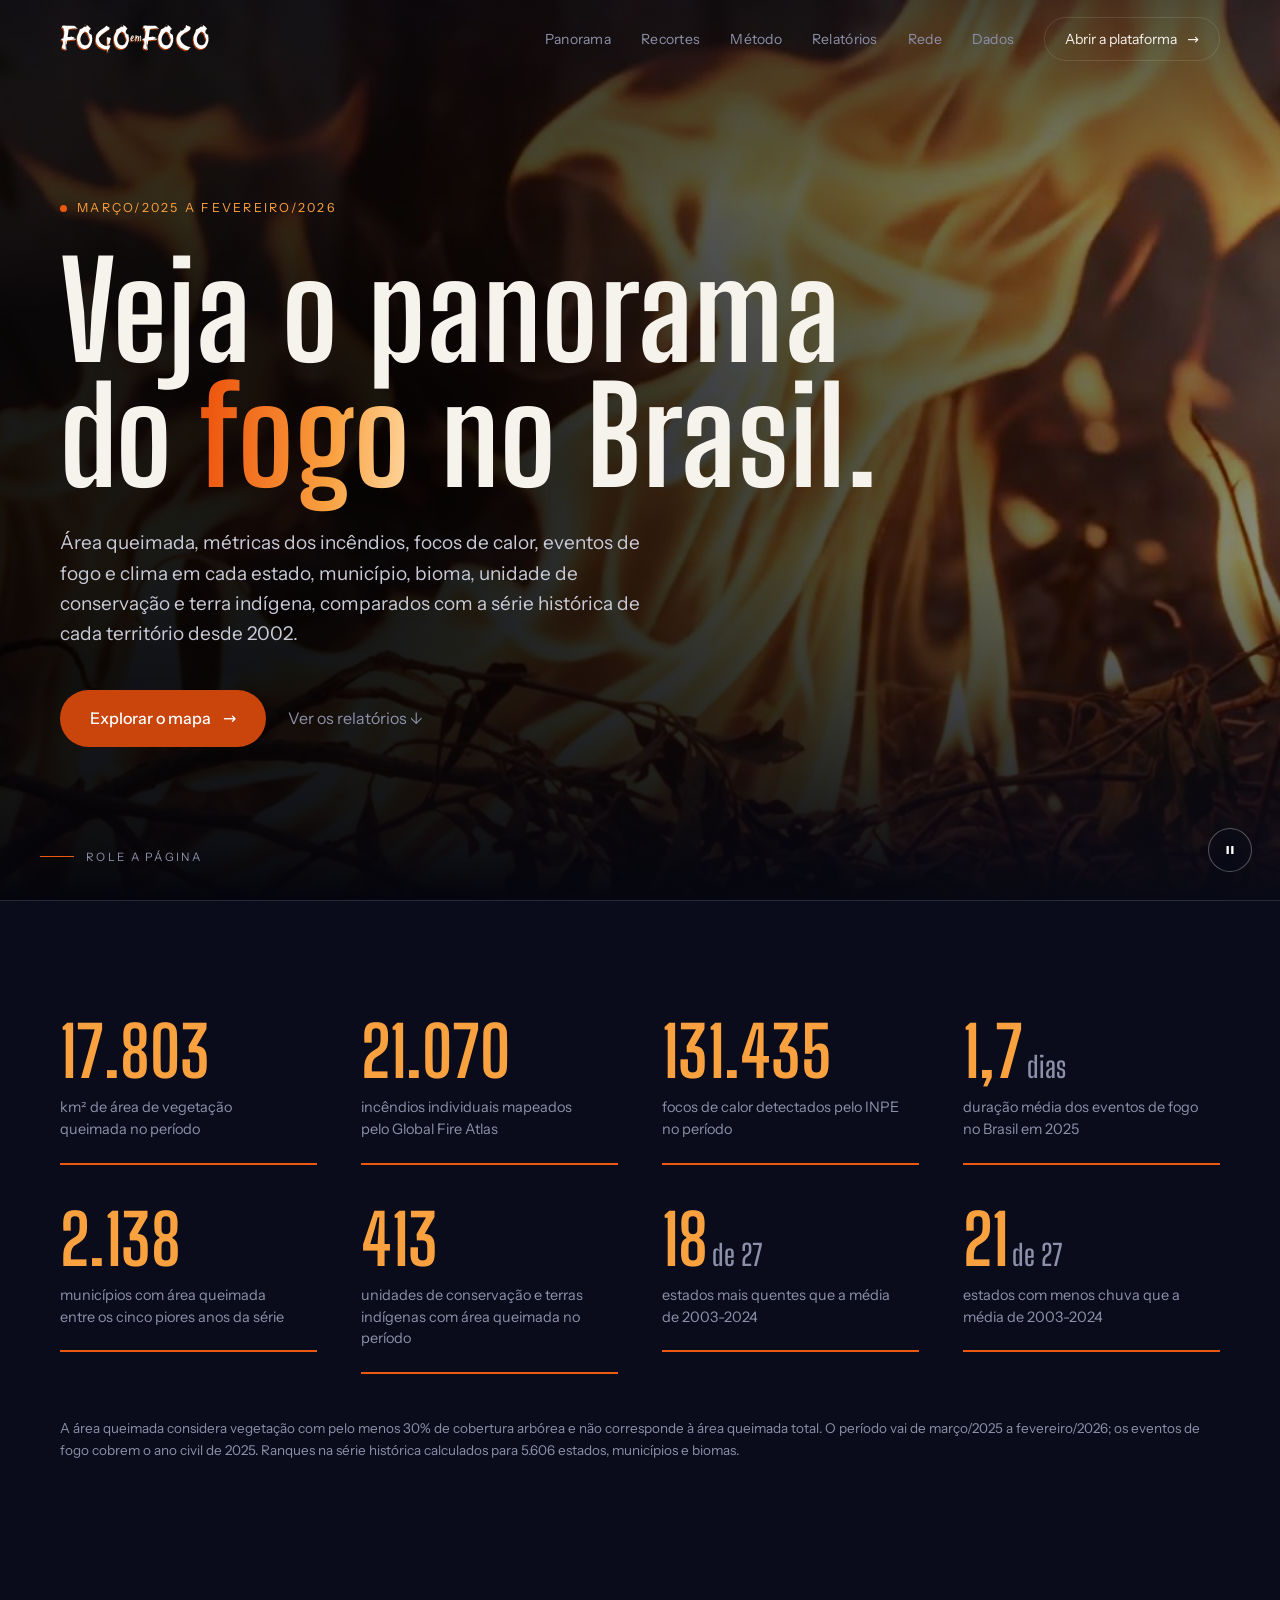
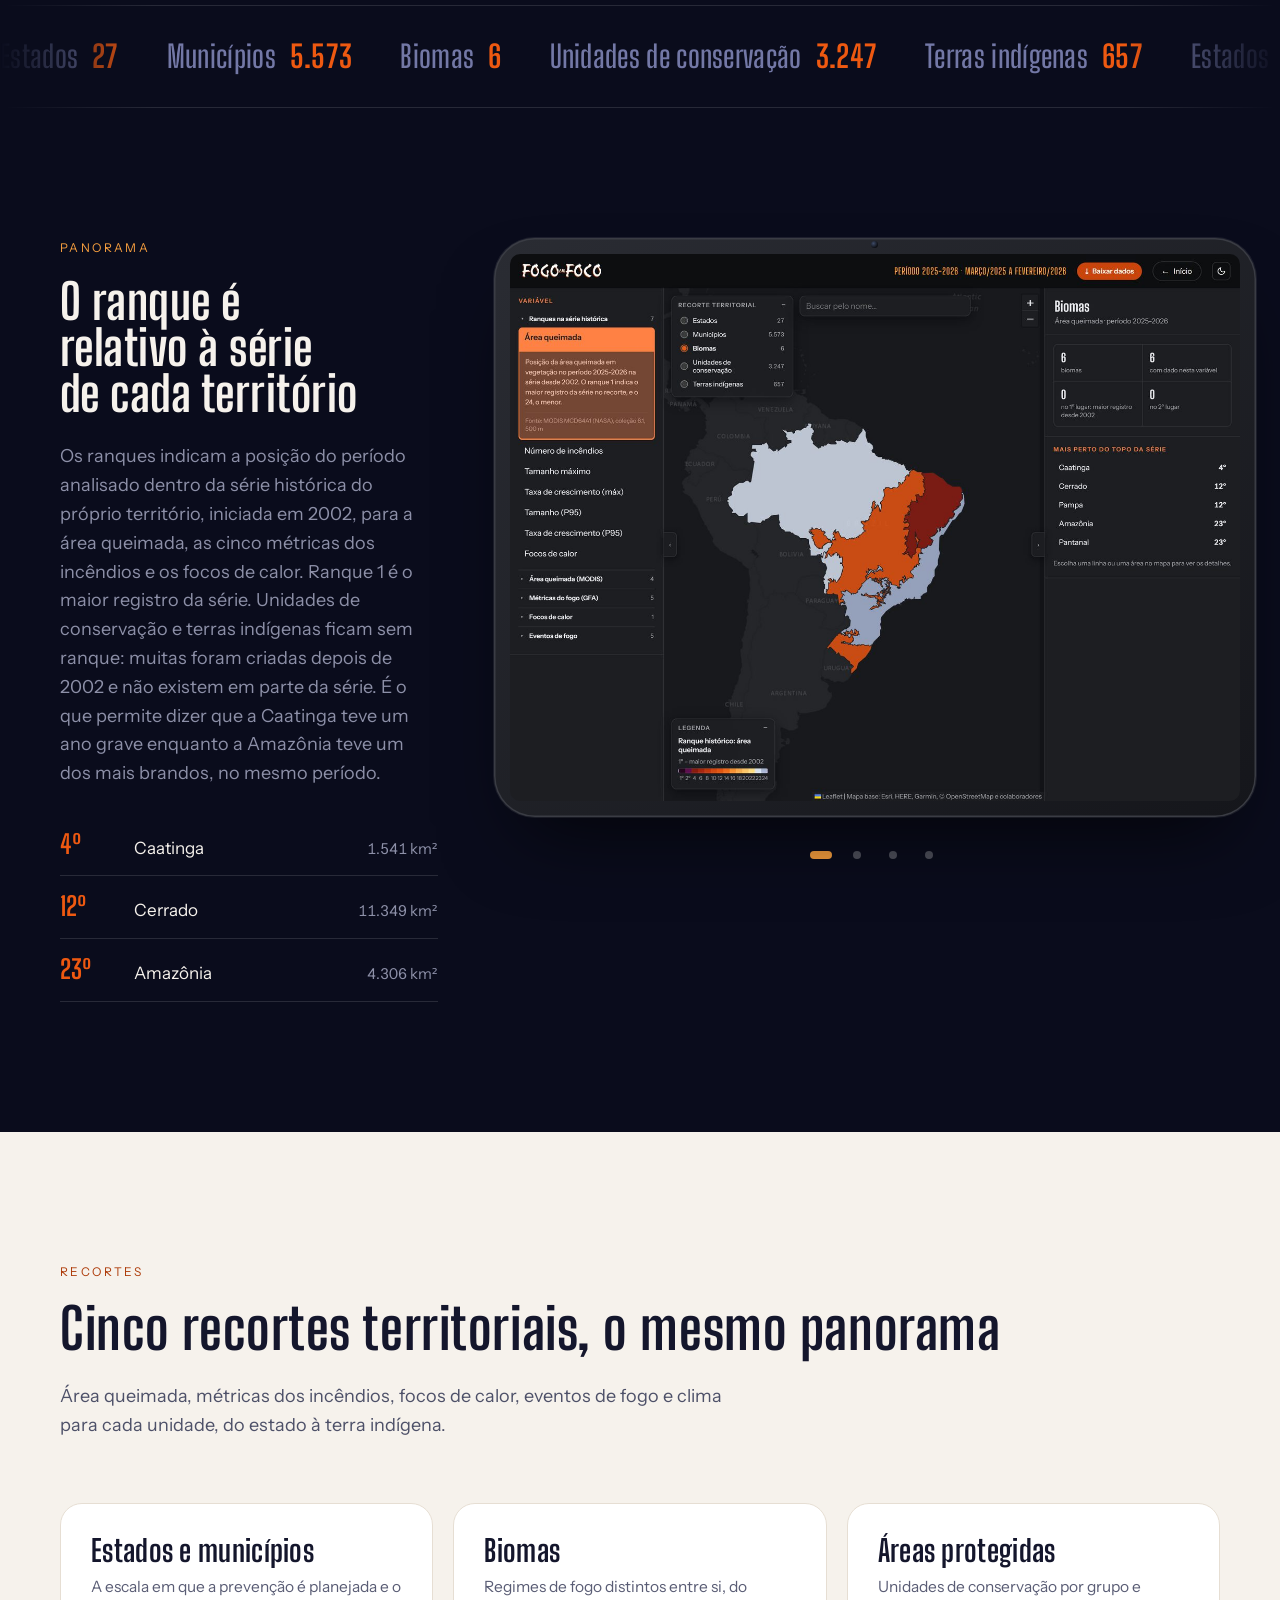
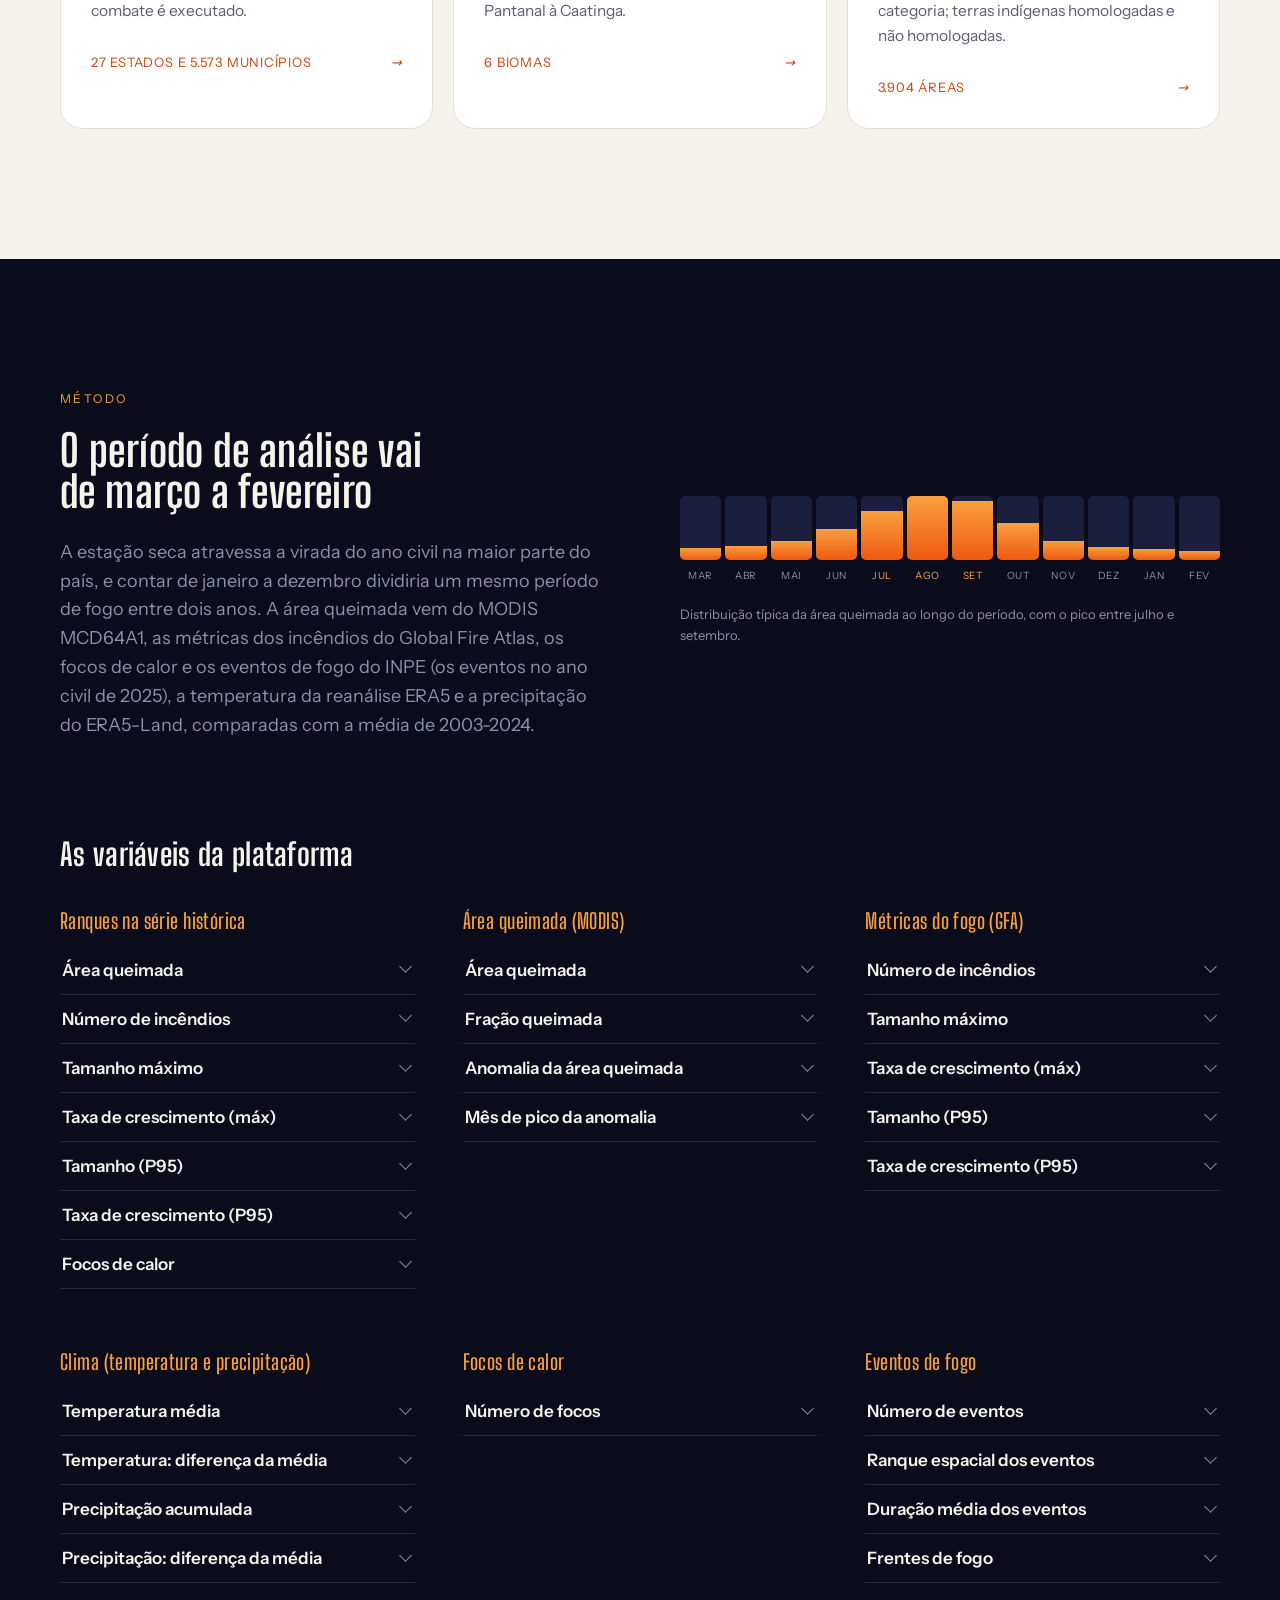
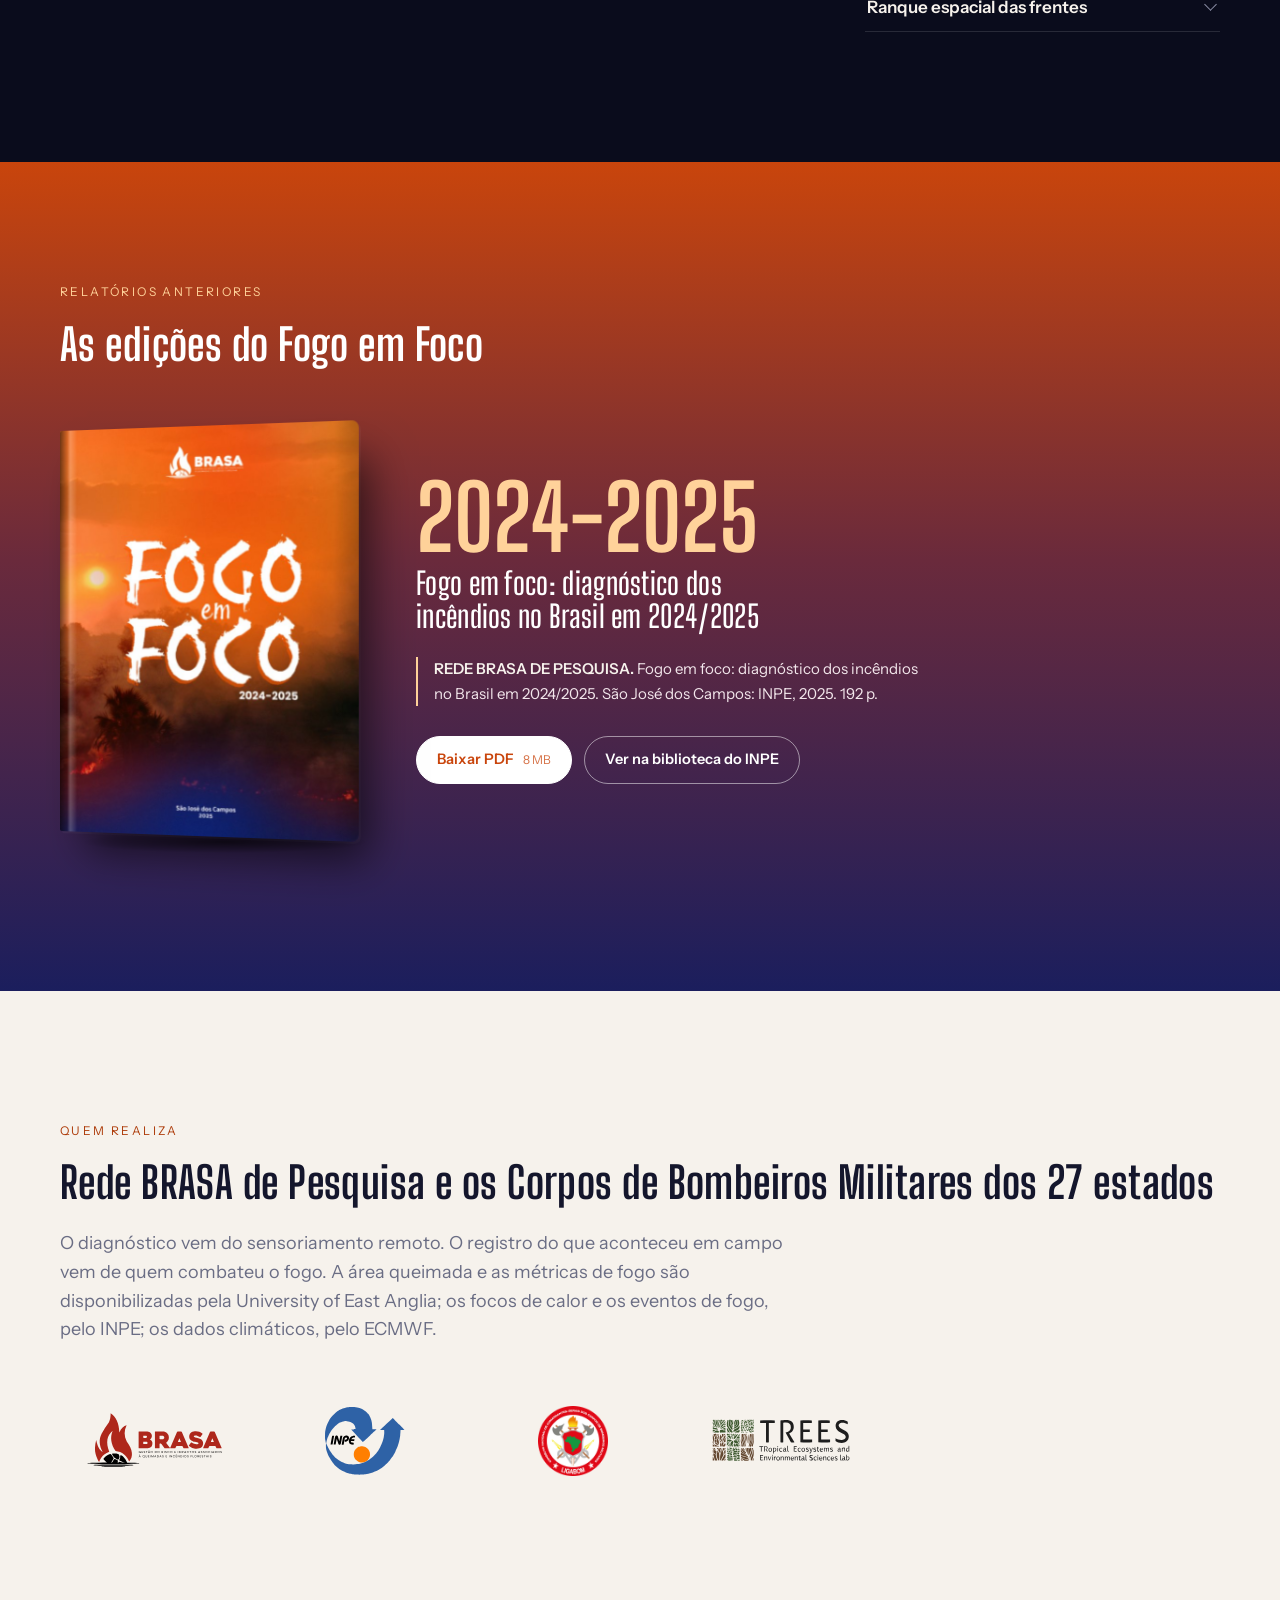
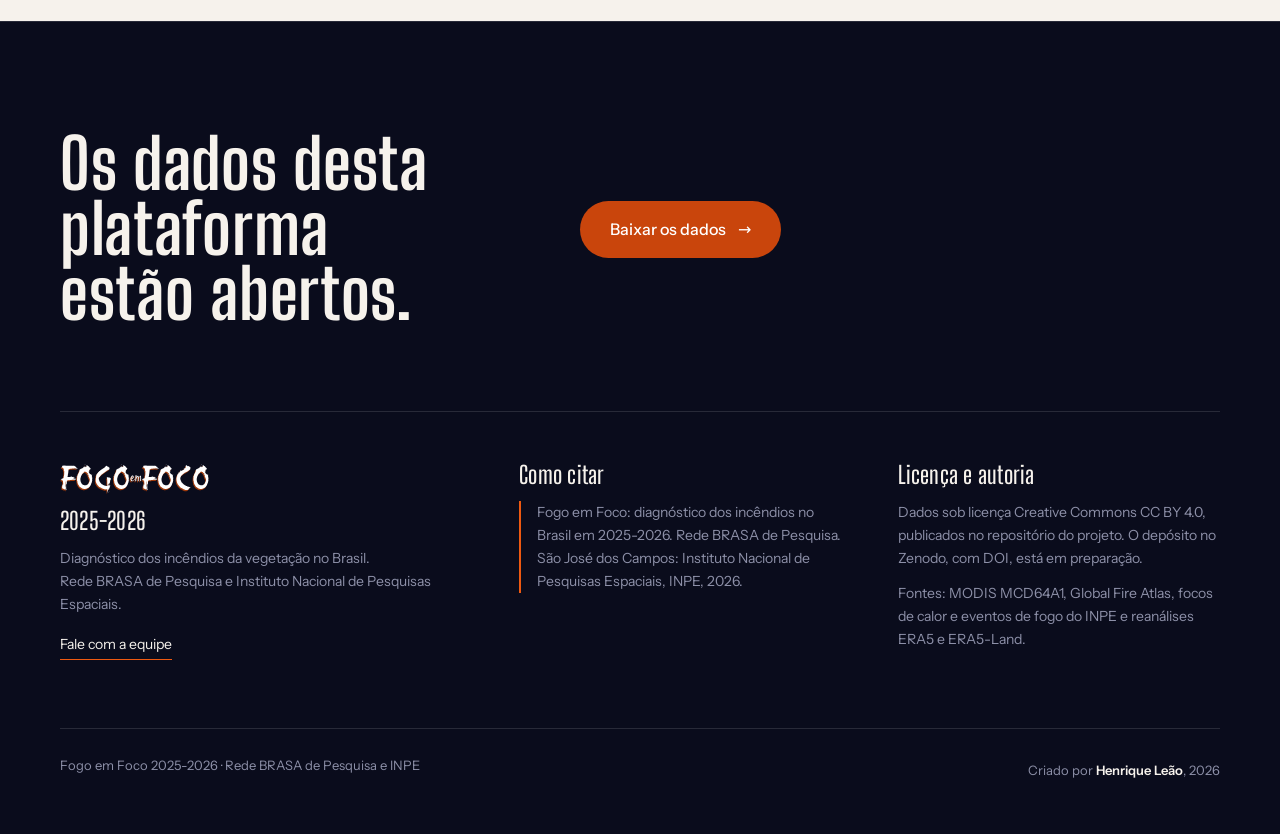
==== commit 289c1c7e: "Homepage: tablet do Panorama maior, avancando na margem direita, e lista dos biomas mais compacta Co" ====
--- a/index.html
+++ b/index.html
@@ -175,9 +175,9 @@
 .legenda-cal{margin-top:20px;font-size:13px;color:var(--suave);line-height:1.6}
 @media(max-width:700px){.mes i{height:44px}.mes span{font-size:8px}}
 
-.lista-num{list-style:none;padding:0;margin:34px 0 0}
-.lista-num li{display:flex;gap:20px;padding:20px 0;border-bottom:1px solid var(--borda);align-items:baseline}
-.lista-num b{font-family:var(--display);font-weight:700;font-size:30px;color:var(--laranja);min-width:56px}
+.lista-num{list-style:none;padding:0;margin:26px 0 0}
+.lista-num li{display:flex;gap:18px;padding:10px 0;border-bottom:1px solid var(--borda);align-items:baseline}
+.lista-num b{font-family:var(--display);font-weight:700;font-size:26px;color:var(--laranja);min-width:56px}
 .lista-num span{flex:1}
 .lista-num em{font-style:normal;color:var(--suave);font-size:15px;font-variant-numeric:tabular-nums}
 
@@ -323,8 +323,9 @@
 @media(max-width:700px){.colunas-rodape a,.fim .autor{padding:13px 0 10px}.ficha .acoes a{min-height:44px}.setas button{width:48px;height:48px}}
 
 /* panorama: a plataforma num tablet, passando por quatro telas reais */
-.duplo.com-tablet{grid-template-columns:minmax(0,1fr) minmax(0,1.2fr);align-items:start}
-.com-tablet .titulo{font-size:clamp(38px,4.4vw,64px);max-width:none}
+.duplo.com-tablet{grid-template-columns:minmax(0,.78fr) minmax(0,1.5fr);gap:56px;align-items:start}
+@media(min-width:1241px){.com-tablet .tablet{margin-right:calc((1160px - 100vw) / 2 + 24px)}}
+.com-tablet .titulo{font-size:clamp(36px,3.8vw,56px);max-width:none}
 .com-tablet .tablet{position:sticky;top:110px}
 @media(max-width:960px){.duplo.com-tablet{grid-template-columns:1fr}.com-tablet .tablet{position:static}}
 .ipad{display:block;position:relative;padding:2.1%;border-radius:clamp(18px,3.2vw,44px);
@@ -545,16 +546,16 @@
     <div class="tablet rev">
       <a class="ipad" href="plataforma.html?camada=Biomas&amp;variavel=aq_ranque" aria-label="Abrir a plataforma nesta vista">
         <img class="quadro ativo" data-href="plataforma.html?camada=Biomas&amp;variavel=aq_ranque" src="img/plataforma/1-biomas-1400.jpg"
-             srcset="img/plataforma/1-biomas-700.jpg 700w, img/plataforma/1-biomas-1400.jpg 1400w" sizes="(max-width:960px) 92vw, 640px"
+             srcset="img/plataforma/1-biomas-700.jpg 700w, img/plataforma/1-biomas-1400.jpg 1400w" sizes="(max-width:960px) 92vw, 820px"
              width="1400" height="1049" alt="Plataforma com o mapa dos biomas pelo ranque de área queimada e a lista à direita: Caatinga em 4º, Cerrado e Pampa em 12º, Amazônia e Pantanal em 23º">
         <img class="quadro" data-href="plataforma.html?camada=Biomas&amp;variavel=aq_ranque&amp;area=10000002" src="img/plataforma/2-caatinga-1400.jpg"
-             srcset="img/plataforma/2-caatinga-700.jpg 700w, img/plataforma/2-caatinga-1400.jpg 1400w" sizes="(max-width:960px) 92vw, 640px"
+             srcset="img/plataforma/2-caatinga-700.jpg 700w, img/plataforma/2-caatinga-1400.jpg 1400w" sizes="(max-width:960px) 92vw, 820px"
              width="1400" height="1049" loading="lazy" alt="Plataforma com a Caatinga aberta: 4º maior área queimada desde 2002, 1.541 km² no período, 108% acima da média">
         <img class="quadro" data-href="plataforma.html?camada=UF&amp;variavel=aq_ranque" src="img/plataforma/3-estados-1400.jpg"
-             srcset="img/plataforma/3-estados-700.jpg 700w, img/plataforma/3-estados-1400.jpg 1400w" sizes="(max-width:960px) 92vw, 640px"
+             srcset="img/plataforma/3-estados-700.jpg 700w, img/plataforma/3-estados-1400.jpg 1400w" sizes="(max-width:960px) 92vw, 820px"
              width="1400" height="1049" loading="lazy" alt="Plataforma com o mapa dos estados pelo ranque de área queimada; no topo da lista, Bahia em 4º, Piauí em 5º e Sergipe em 6º">
         <img class="quadro" data-href="plataforma.html?camada=UF&amp;variavel=aq_ranque&amp;area=60000025" src="img/plataforma/4-bahia-1400.jpg"
-             srcset="img/plataforma/4-bahia-700.jpg 700w, img/plataforma/4-bahia-1400.jpg 1400w" sizes="(max-width:960px) 92vw, 640px"
+             srcset="img/plataforma/4-bahia-700.jpg 700w, img/plataforma/4-bahia-1400.jpg 1400w" sizes="(max-width:960px) 92vw, 820px"
              width="1400" height="1049" loading="lazy" alt="Plataforma com a Bahia aberta: 4º maior área queimada desde 2002, 1.622 km² no período, com as métricas dos incêndios e o gráfico anual">
       </a>
       <div class="pontos" role="group" aria-label="Telas da plataforma"><button type="button" aria-label="Ranque dos biomas" aria-current="true"></button><button type="button" aria-label="Caatinga"></button><button type="button" aria-label="Ranque dos estados"></button><button type="button" aria-label="Bahia"></button></div>
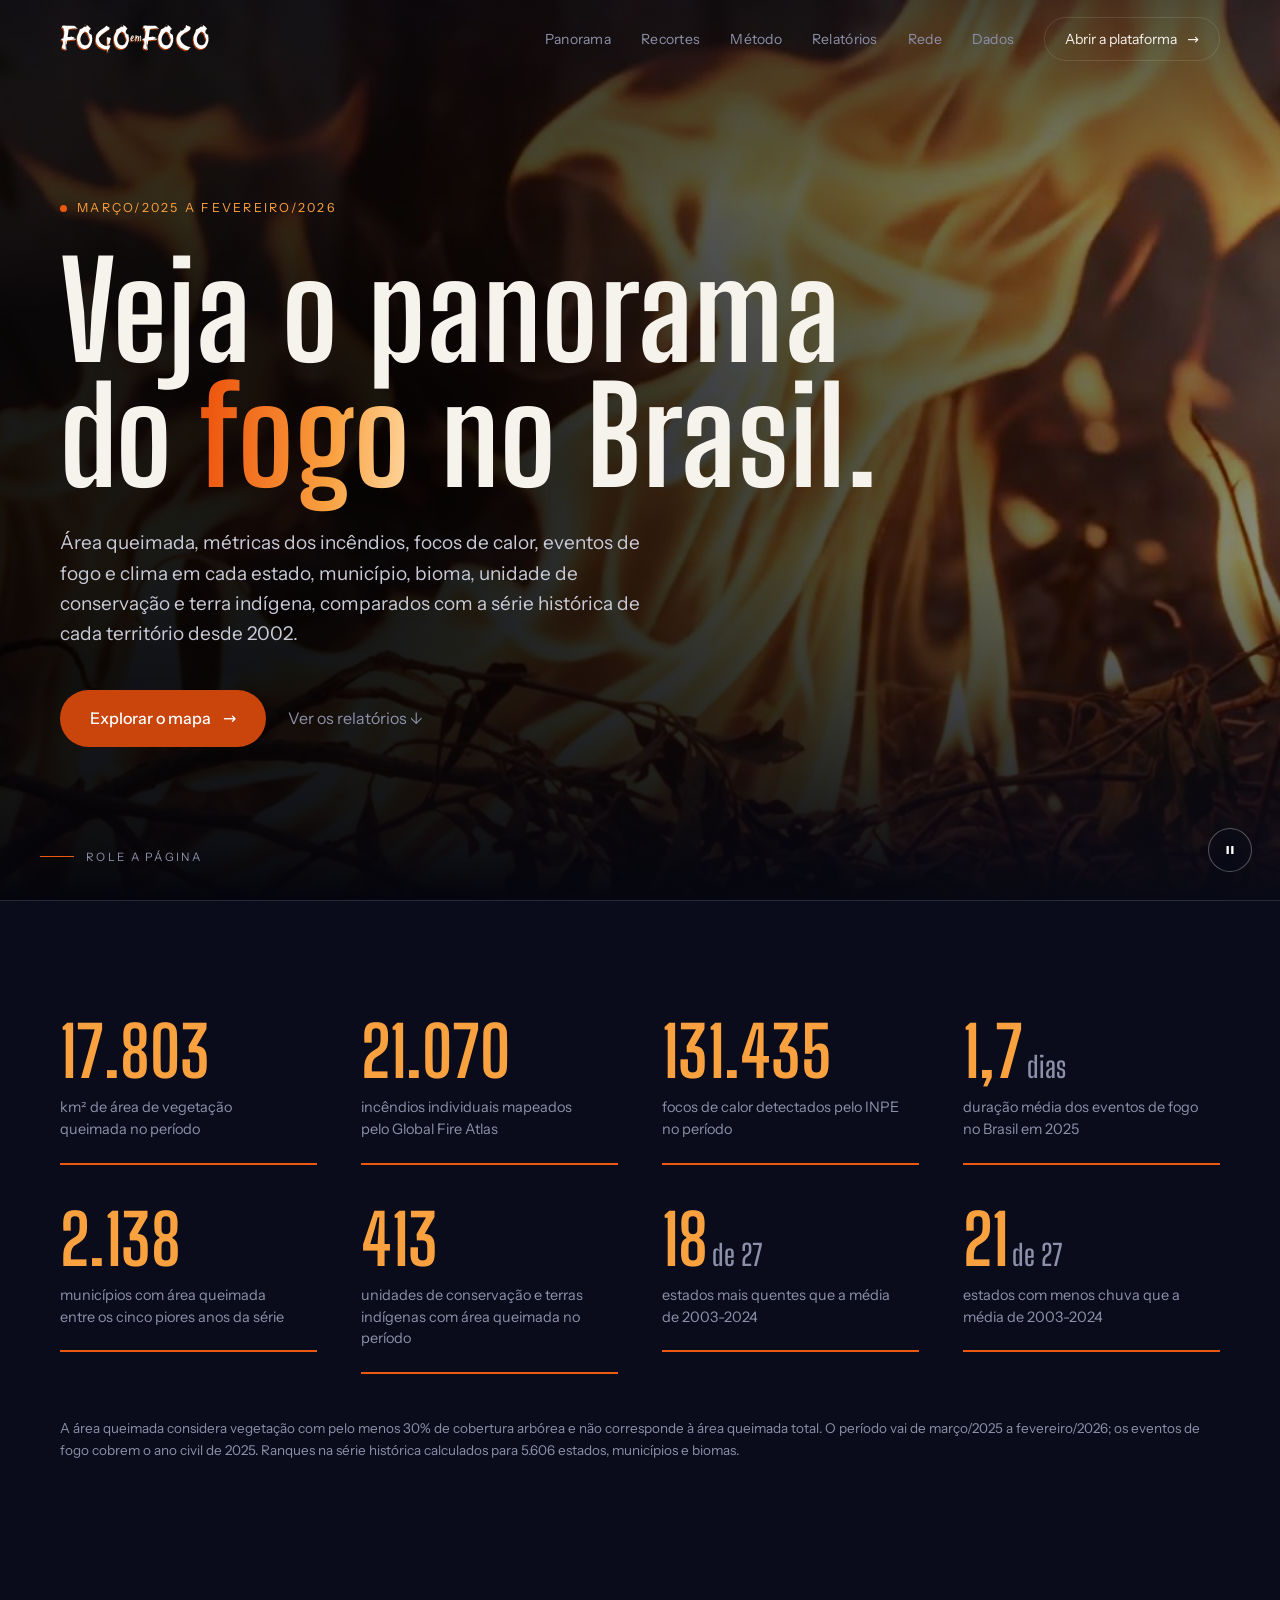
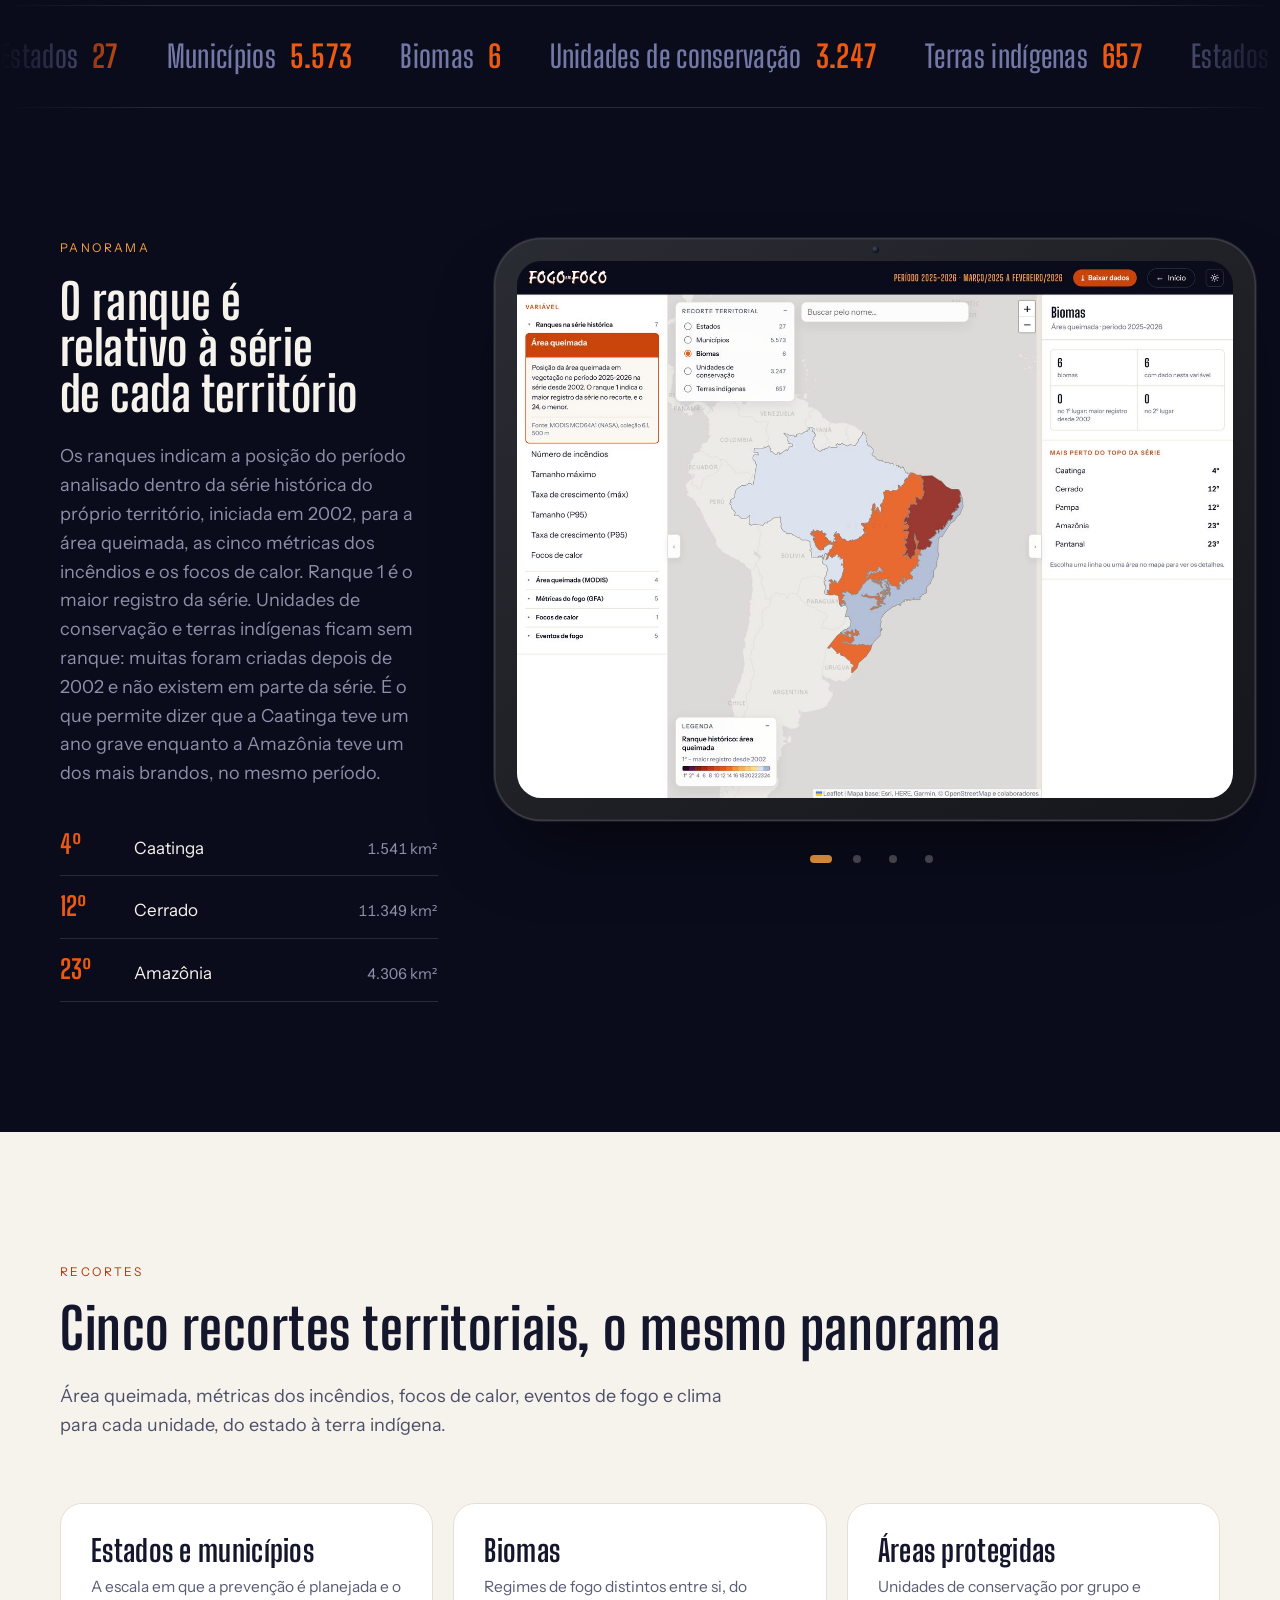
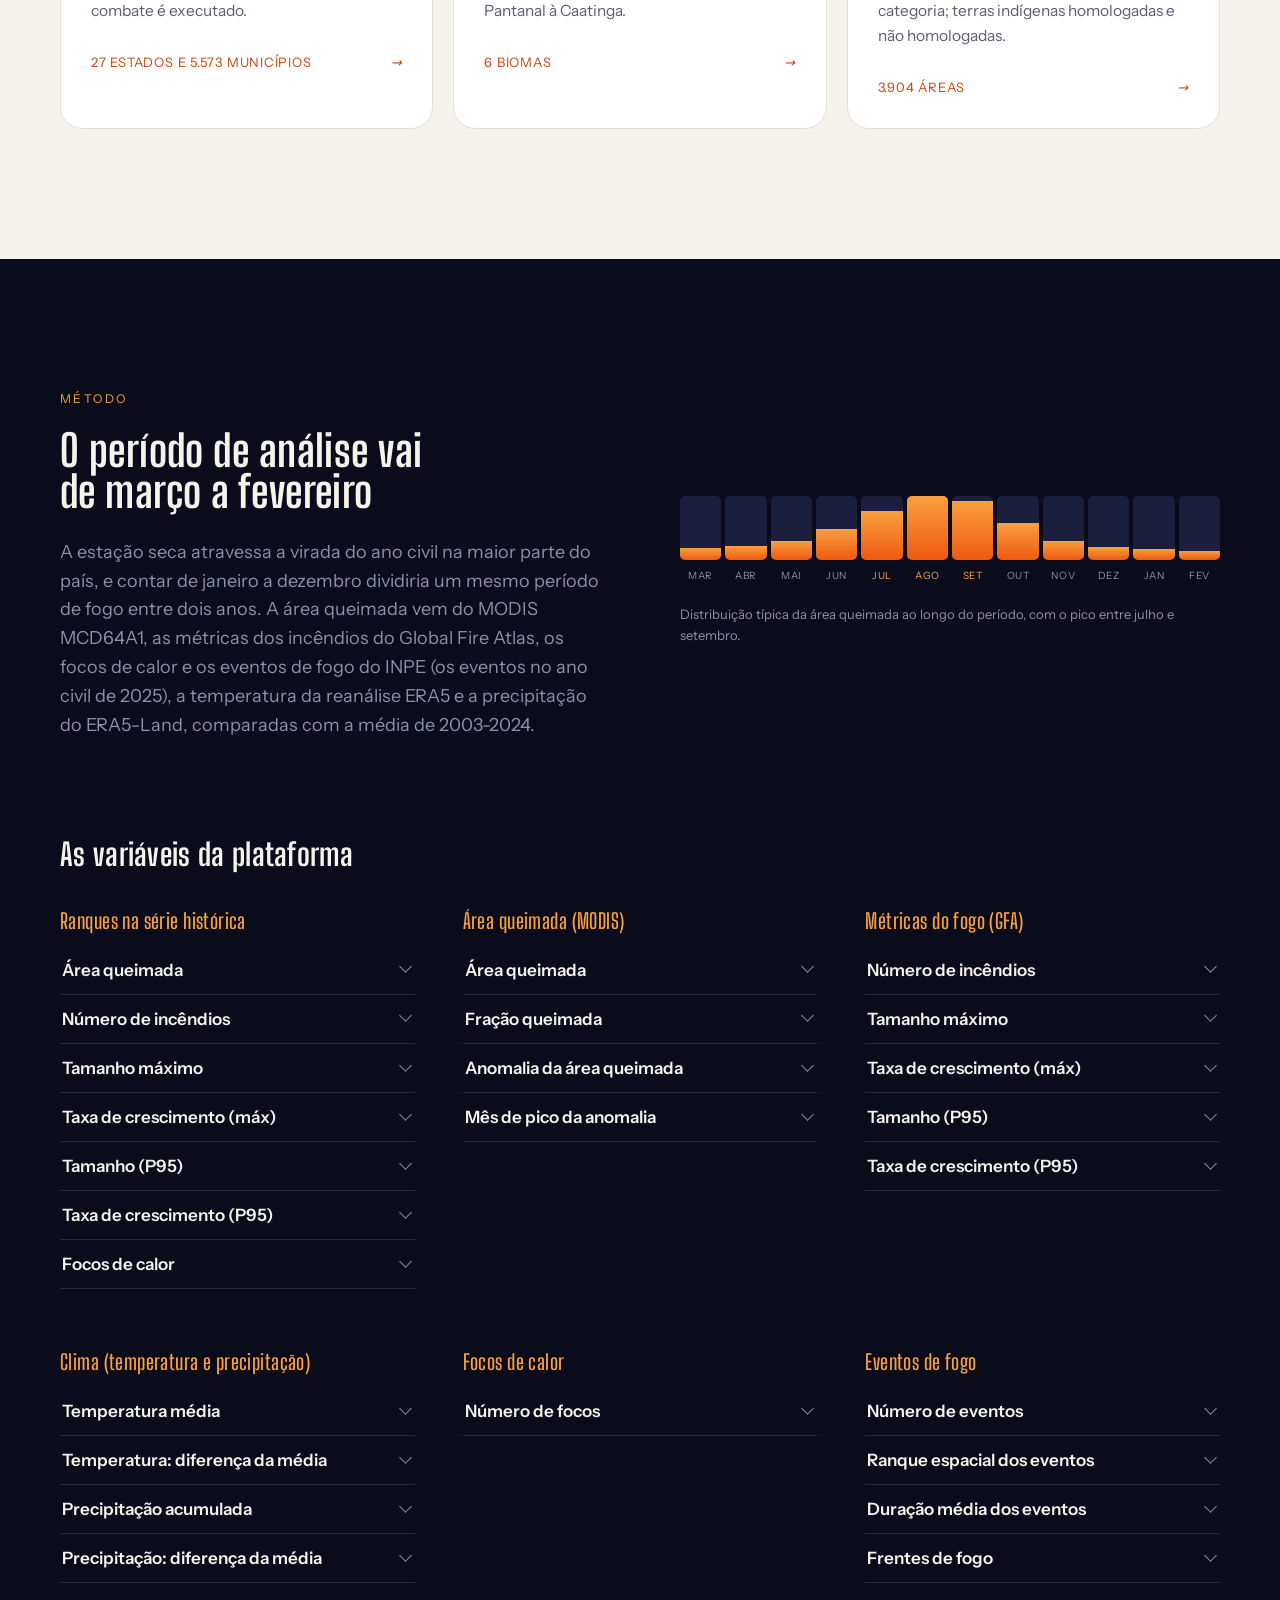
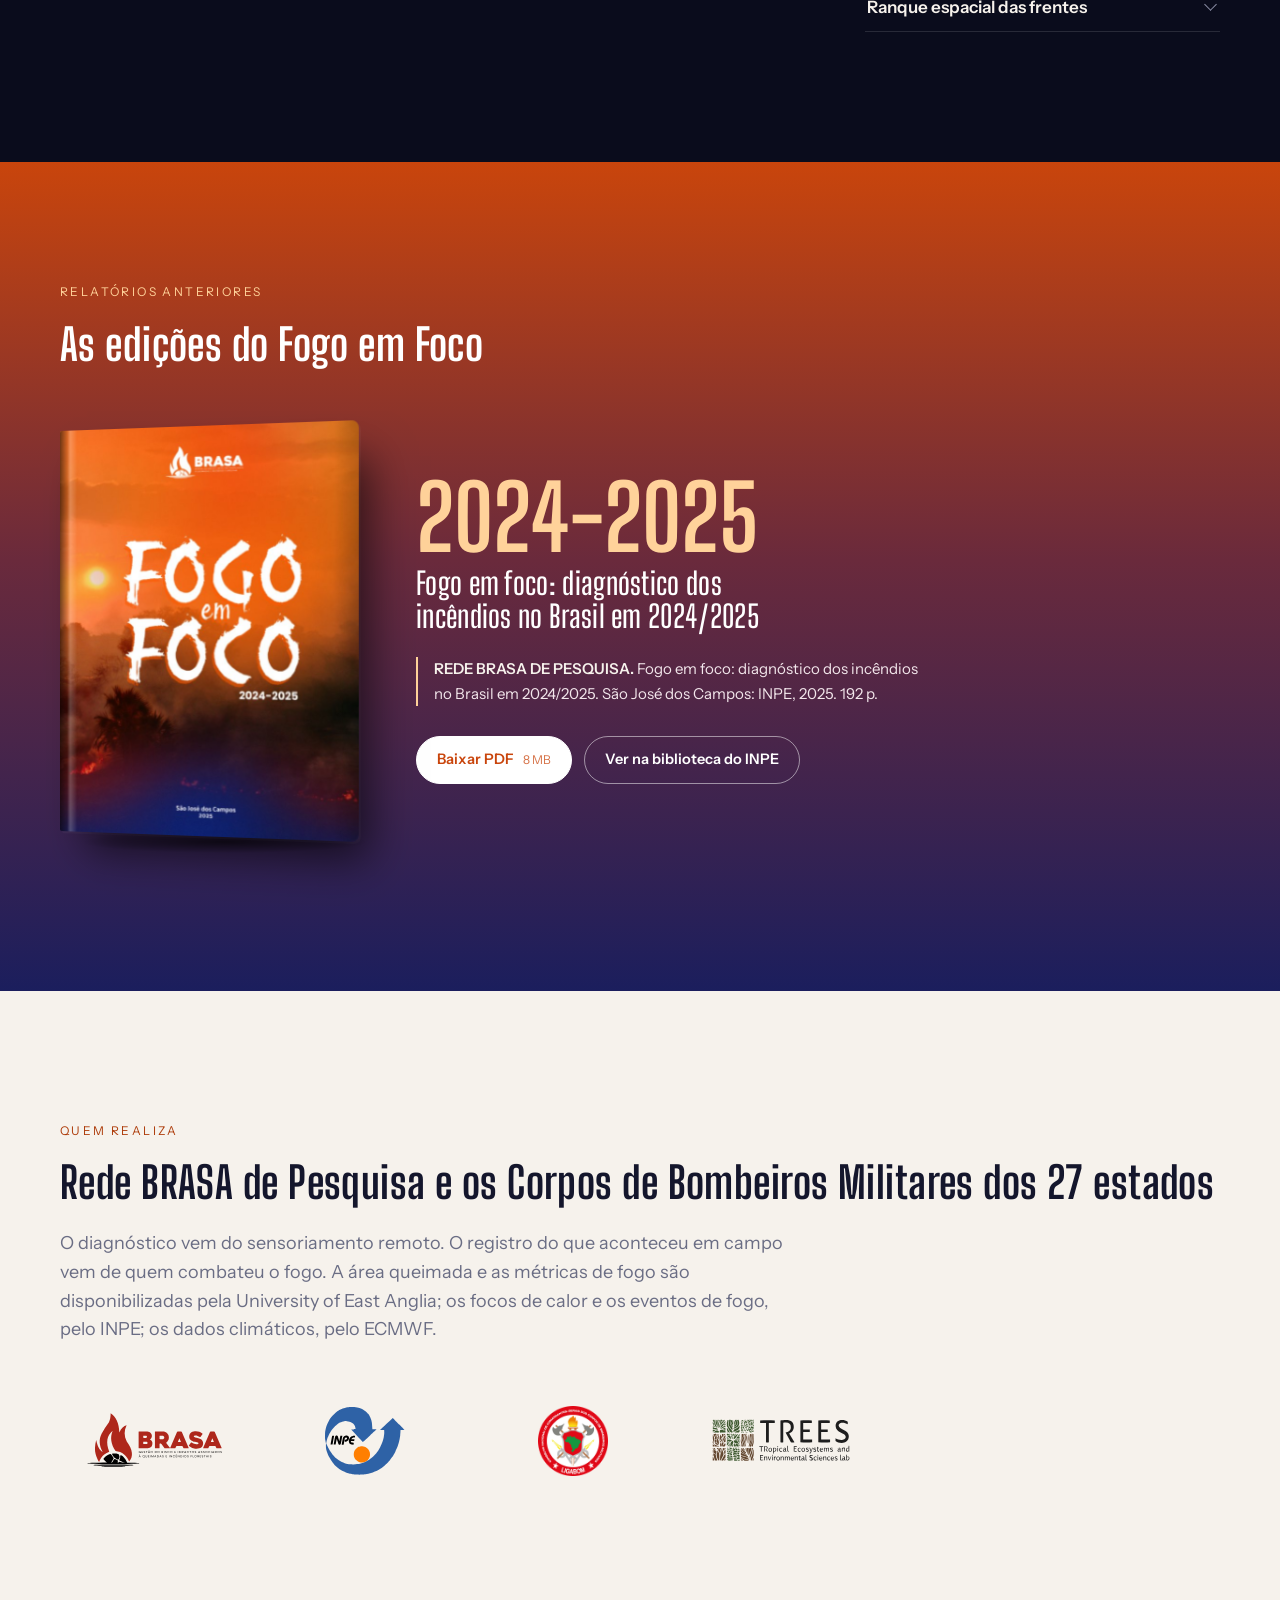
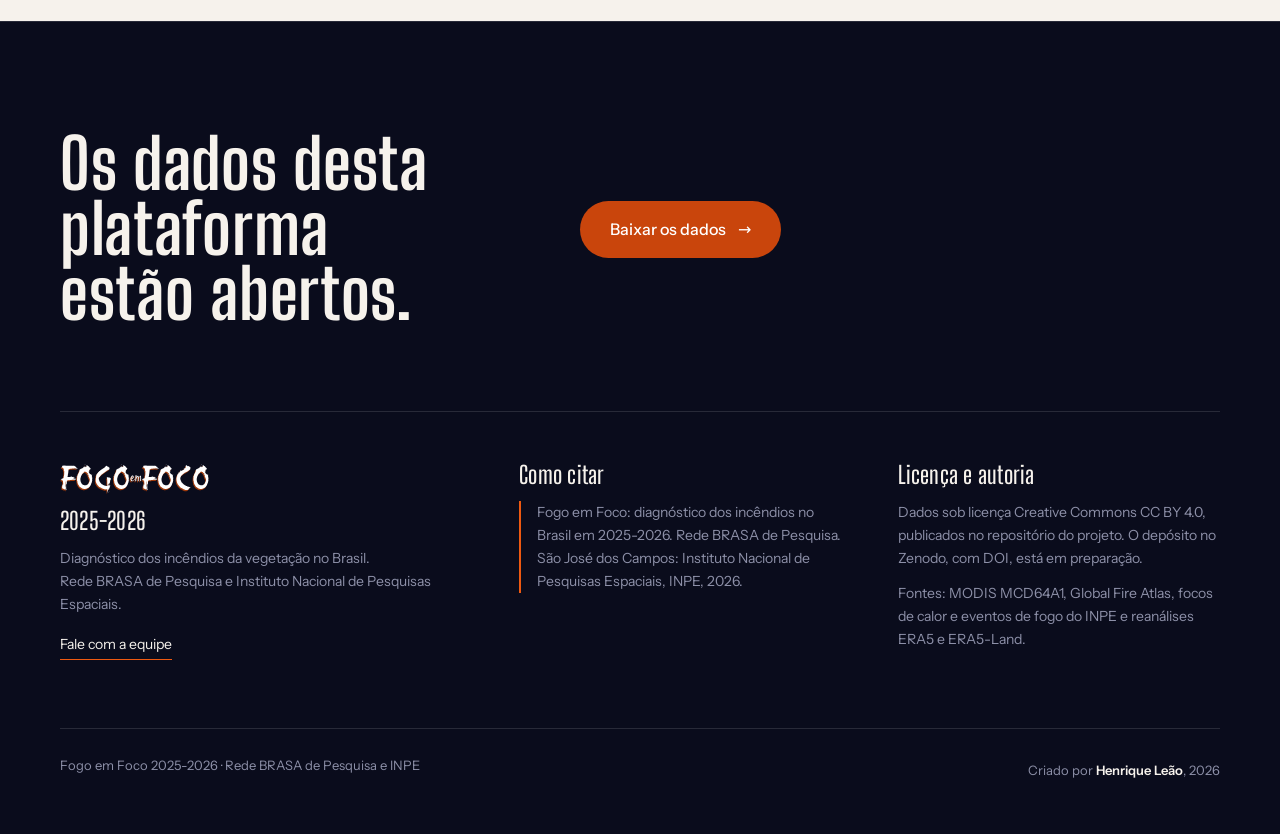
==== commit 46d3315a: "Homepage: tablet com aro e cantos concentricos proporcionais a largura, como num iPad Co-Authored-By" ====
--- a/index.html
+++ b/index.html
@@ -328,13 +328,16 @@
 .com-tablet .titulo{font-size:clamp(36px,3.8vw,56px);max-width:none}
 .com-tablet .tablet{position:sticky;top:110px}
 @media(max-width:960px){.duplo.com-tablet{grid-template-columns:1fr}.com-tablet .tablet{position:static}}
-.ipad{display:block;position:relative;padding:2.1%;border-radius:clamp(18px,3.2vw,44px);
+/* medidas proporcionais a largura do tablet (cqw), como num iPad Pro: aro de 3% e cantos
+   concentricos, o raio da tela = raio externo menos o aro */
+.tablet{container-type:inline-size;--aro:3cqw;--raio:6.2cqw}
+.ipad{display:block;position:relative;padding:var(--aro);border-radius:var(--raio);
   background:linear-gradient(145deg,#2a2c33,#15161b);box-shadow:0 0 0 1.5px #3a3c44 inset,0 0 0 1px rgba(255,255,255,.08),0 40px 80px -30px rgba(0,0,0,.7);
   transition:transform .4s cubic-bezier(.2,.7,.3,1),box-shadow .4s}
-.ipad::before{content:'';position:absolute;top:calc(1.05% - 3px);left:50%;width:7px;height:7px;margin-left:-3.5px;border-radius:50%;
+.ipad::before{content:'';position:absolute;top:calc(var(--aro) / 2 - 3.5px);left:50%;width:7px;height:7px;margin-left:-3.5px;border-radius:50%;
   background:radial-gradient(circle at 35% 35%,#3d4a66,#0d0f14 70%)}
-.ipad .quadro{display:block;width:100%;height:auto;border-radius:clamp(5px,.8vw,12px);transition:opacity .7s ease}
-.ipad .quadro:not(:first-child){position:absolute;left:2.1%;top:2.1%;width:95.8%}
+.ipad .quadro{display:block;width:100%;height:auto;border-radius:calc(var(--raio) - var(--aro));transition:opacity .7s ease}
+.ipad .quadro:not(:first-child){position:absolute;left:var(--aro);top:var(--aro);width:calc(100% - 2 * var(--aro))}
 .ipad .quadro:not(.ativo){opacity:0}
 .pontos{display:flex;justify-content:center;gap:4px;margin-top:22px}
 .pontos button{width:32px;height:32px;padding:0;border:0;background:none;cursor:pointer;display:grid;place-items:center}
@@ -345,7 +348,7 @@
 .ipad:hover{transform:translateY(-3px);box-shadow:0 0 0 1.5px #3a3c44 inset,0 0 0 1px rgba(249,160,63,.35),0 50px 90px -30px rgba(0,0,0,.75)}
 .ipad:focus-visible{outline:3px solid var(--laranja);outline-offset:6px}
 @media(prefers-reduced-motion:reduce){.ipad,.ipad .quadro{transition:none}.ipad:hover{transform:none}}
-@media(max-width:700px){.ipad{padding:2.6%}.ipad .quadro:not(:first-child){left:2.6%;top:2.6%;width:94.8%}}
+
 </style>
 <script type="application/ld+json">
 {
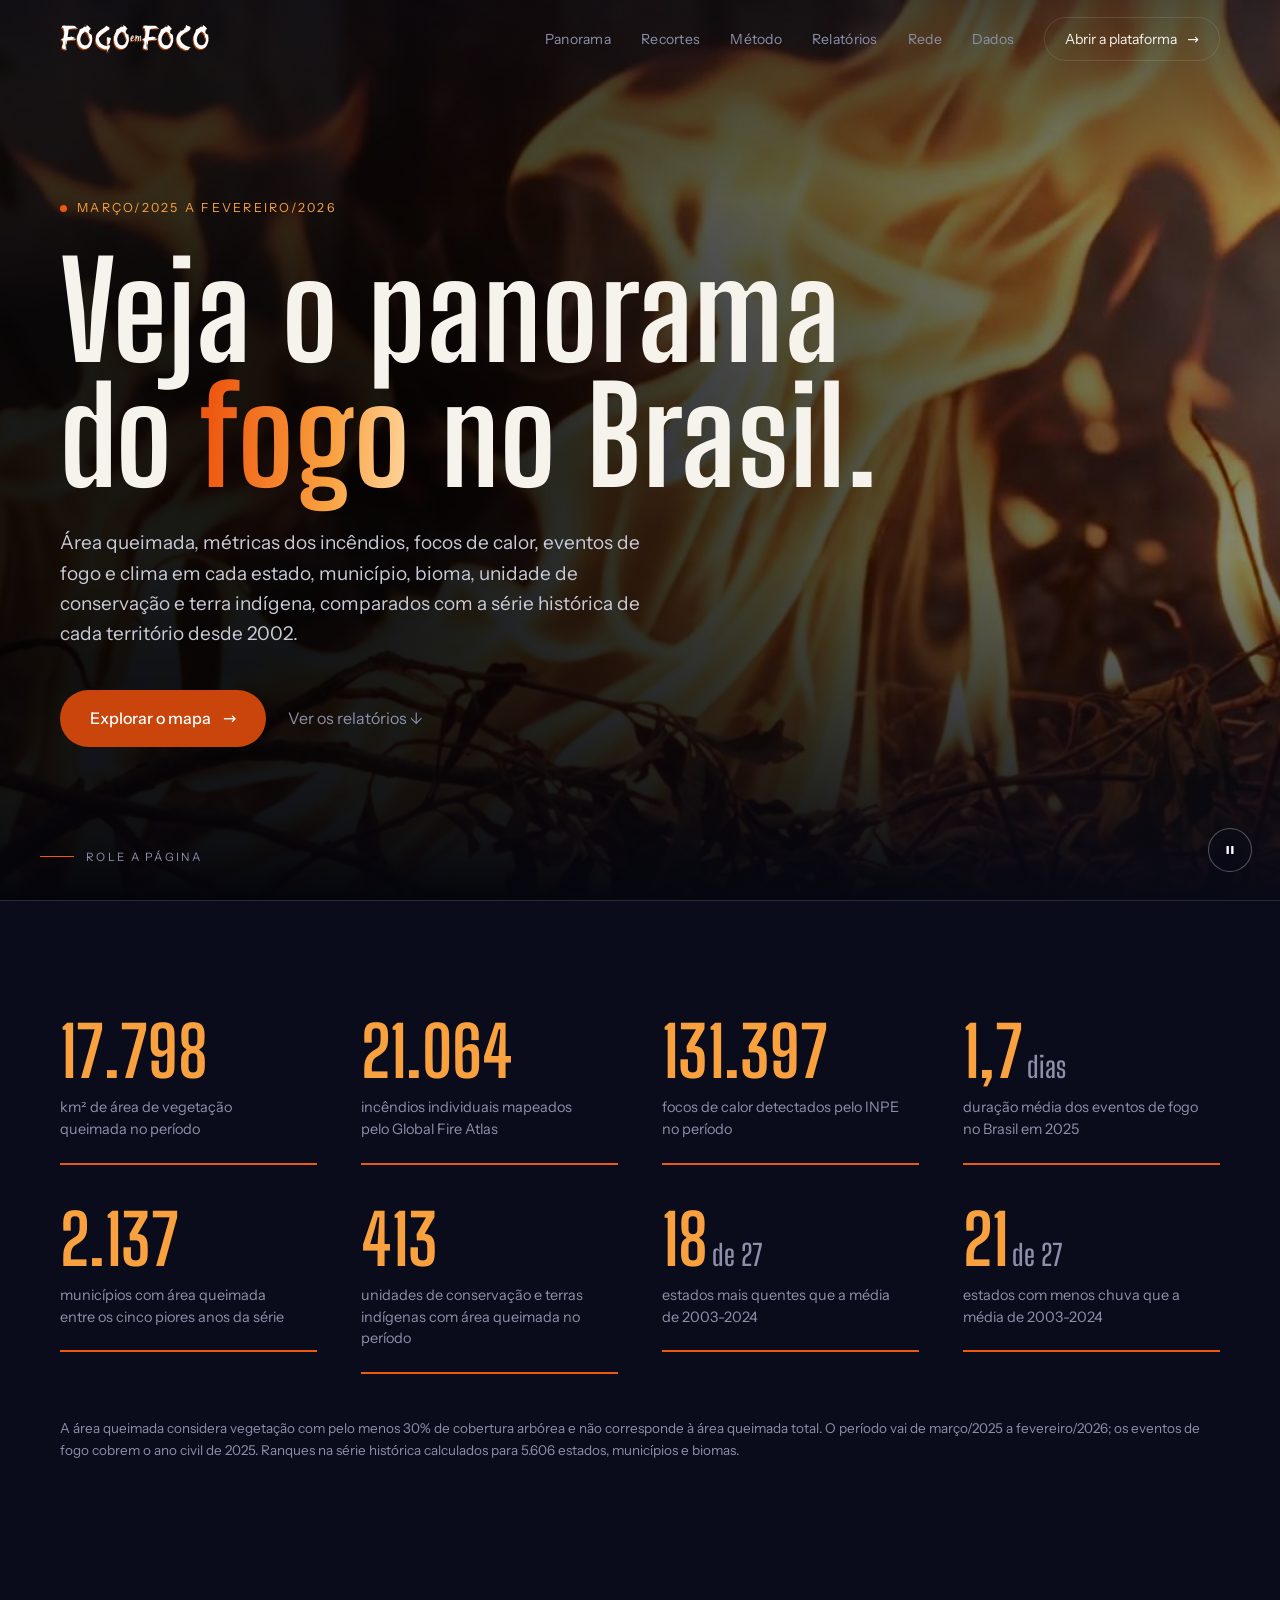
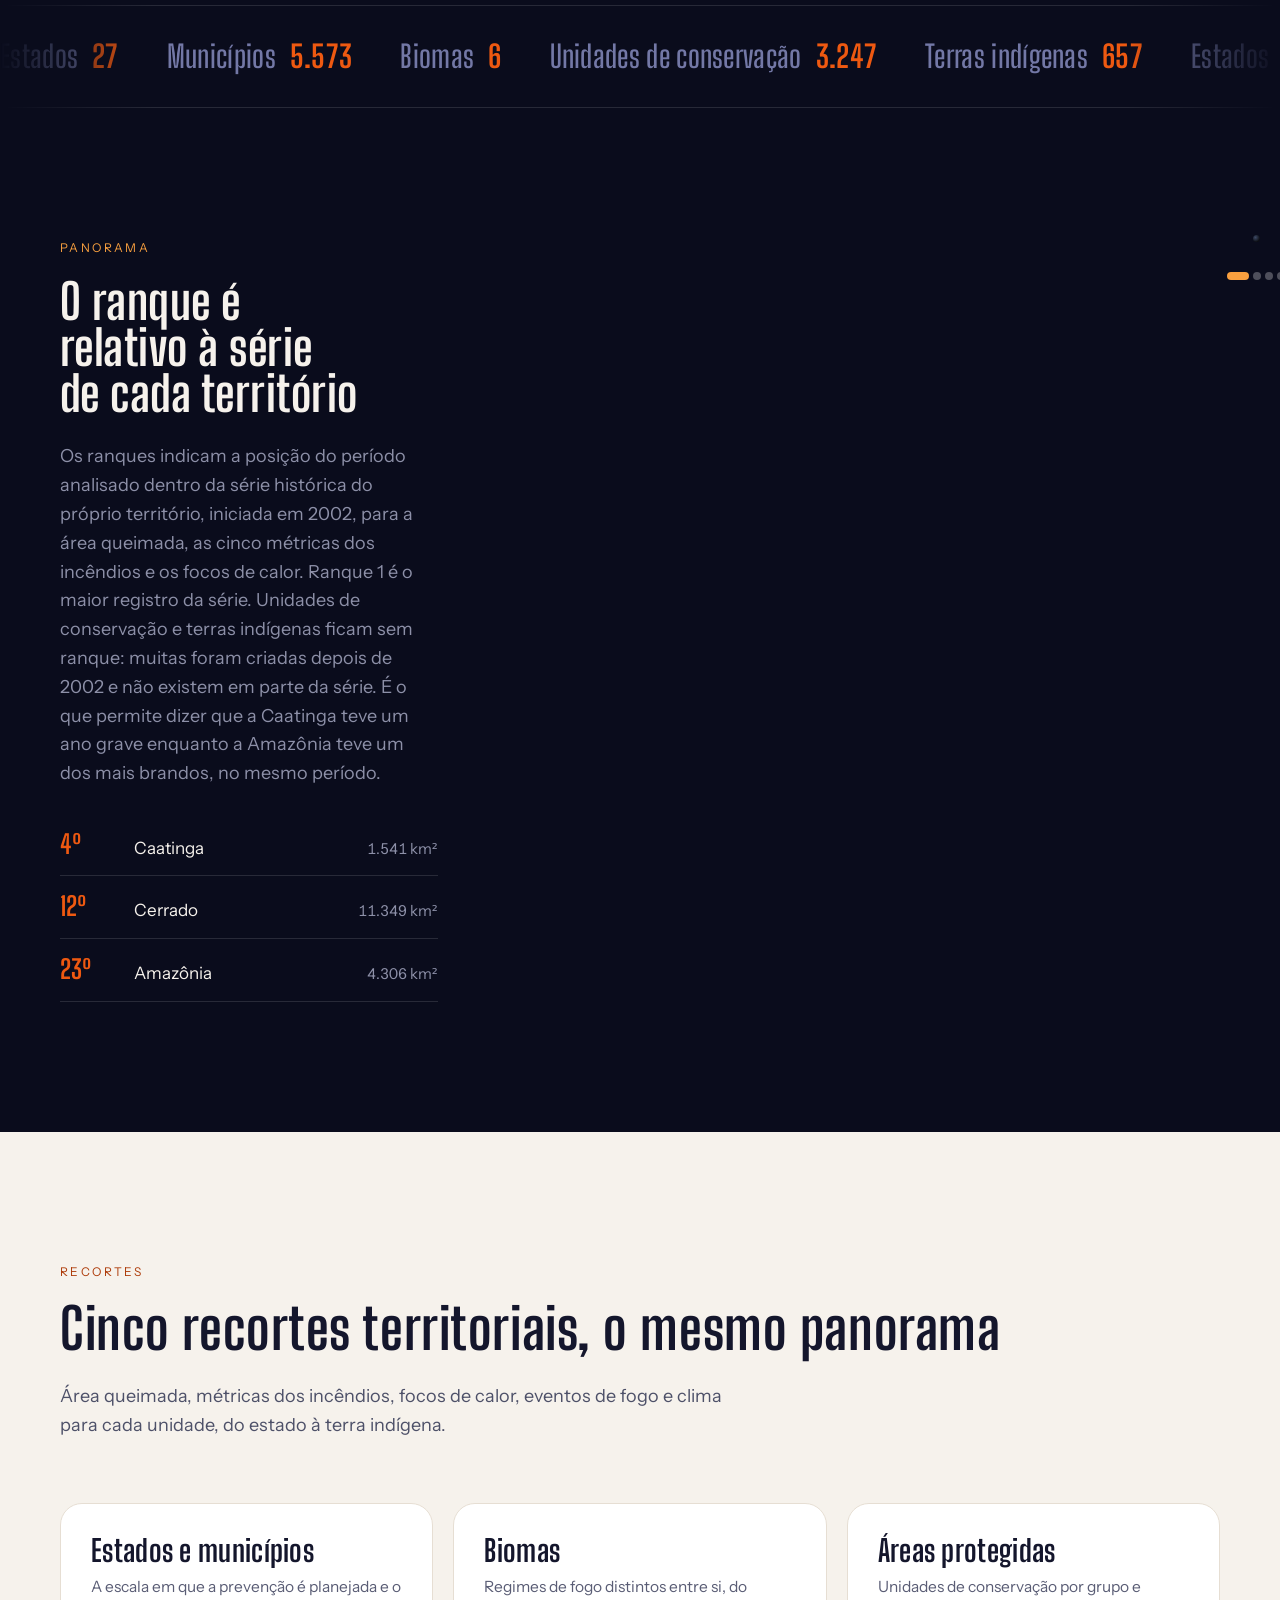
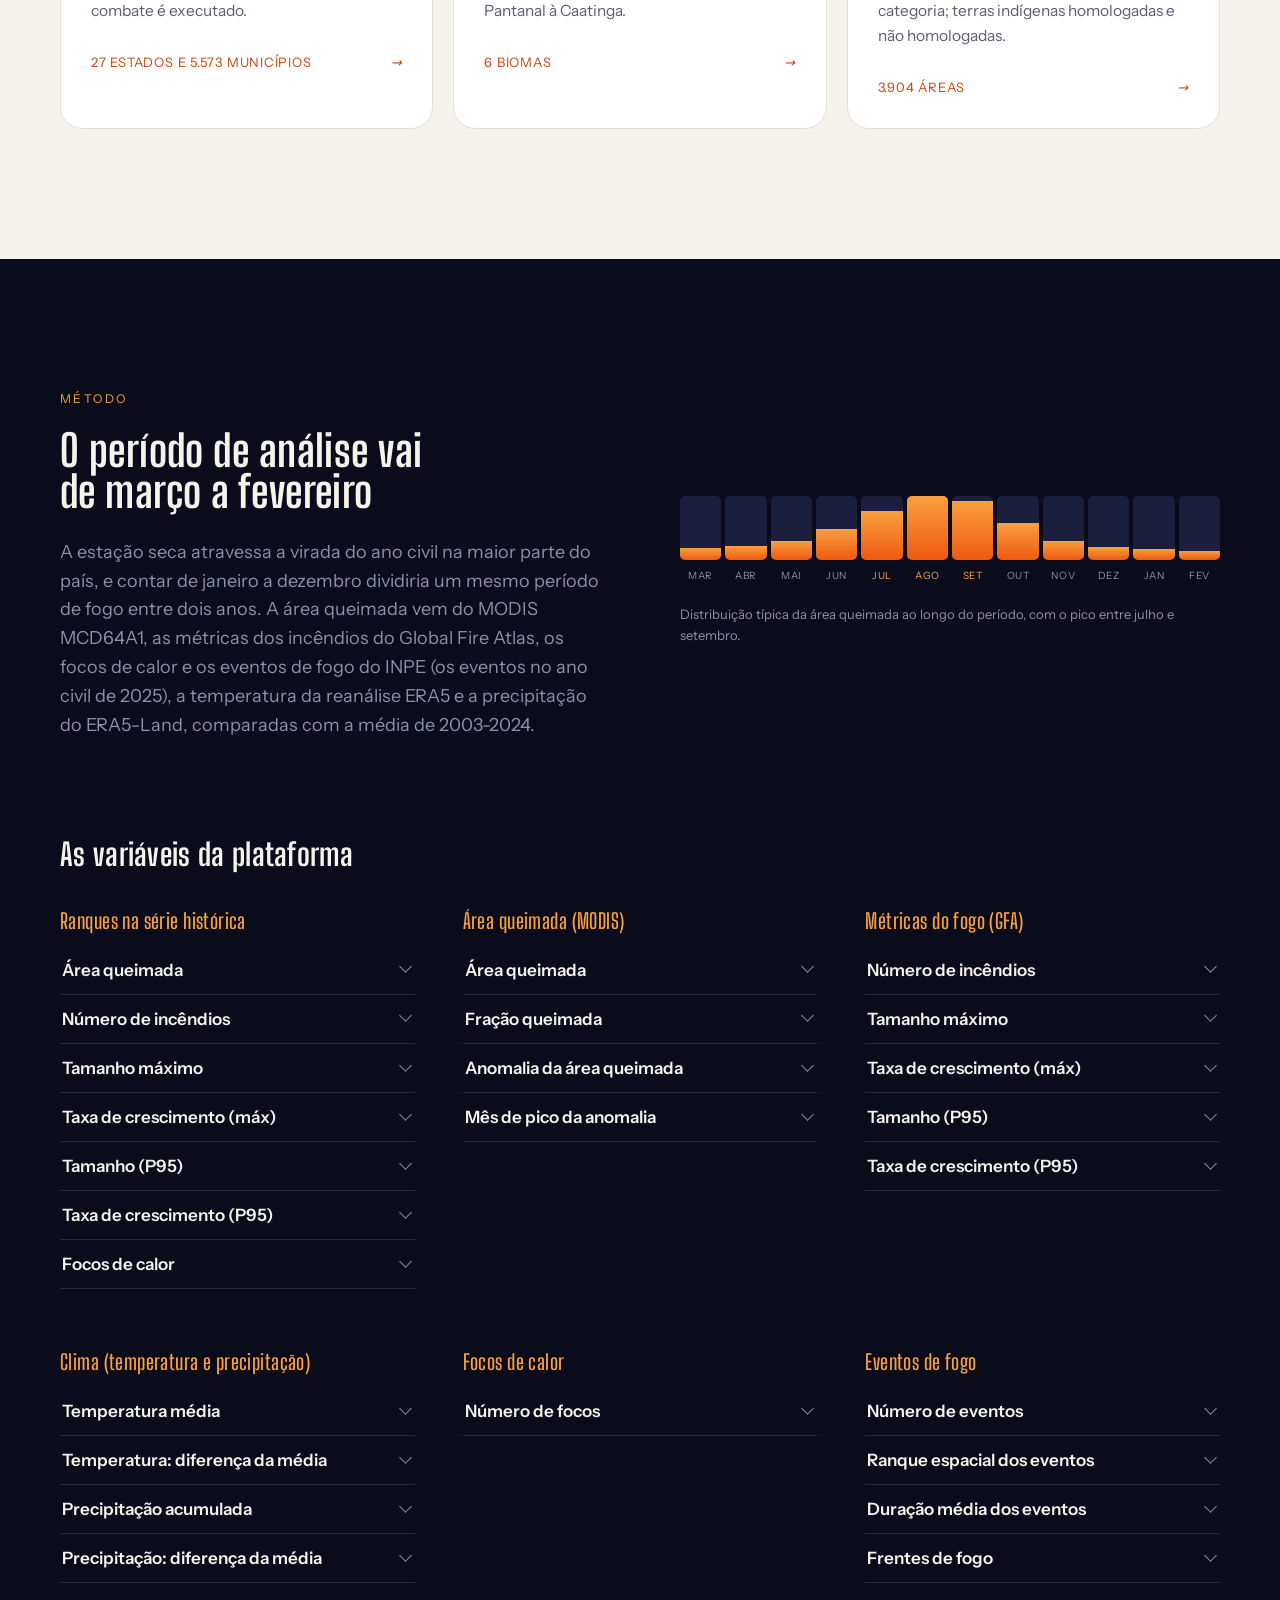
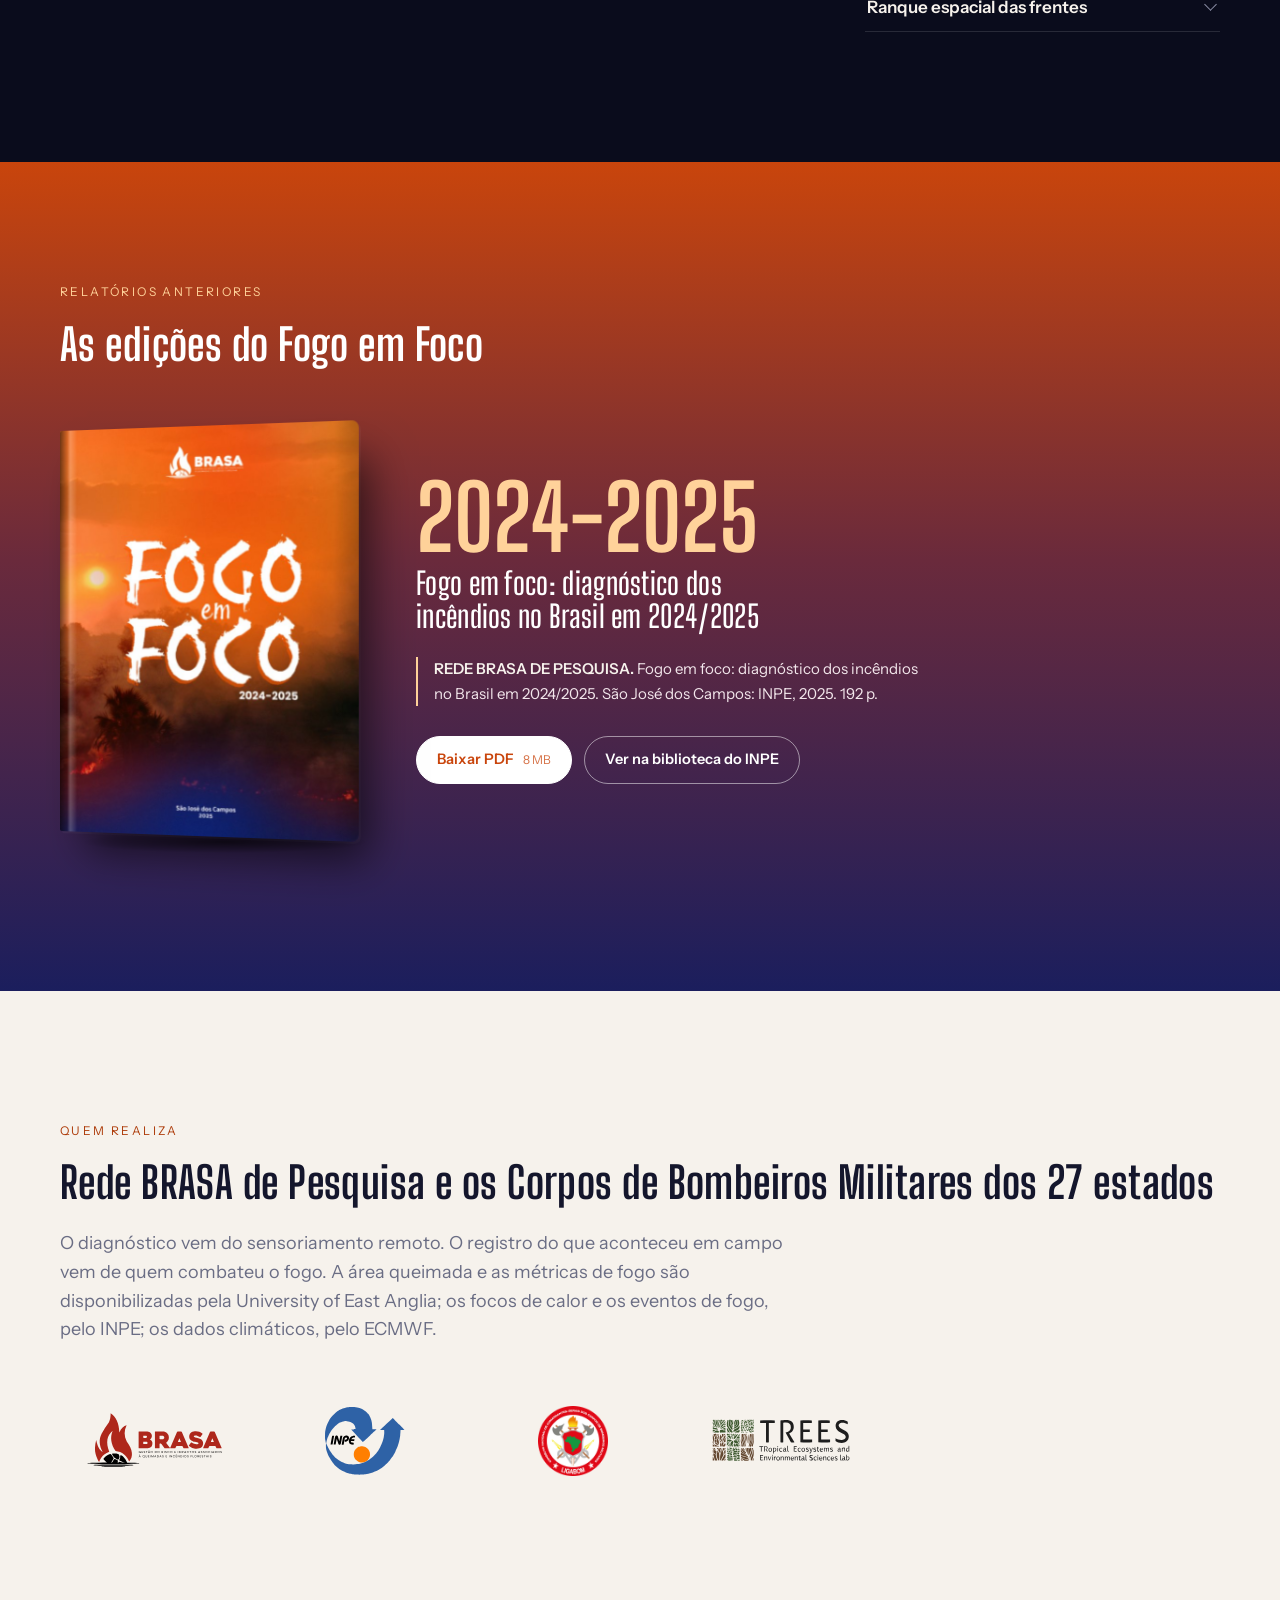
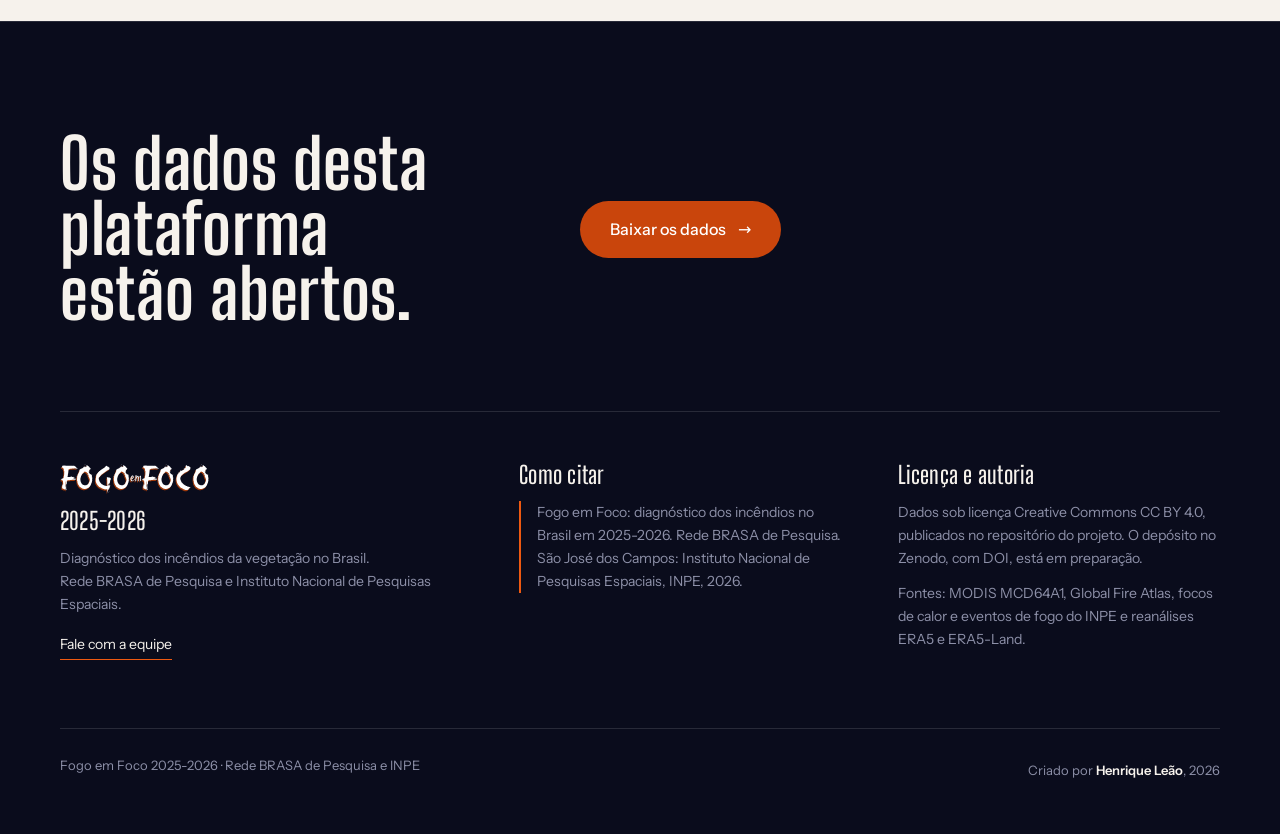
==== commit 8eed757b: "Homepage: tablet do Panorama limitado a 820 px e a 110 px alem da margem, para nao crescer demais em" ====
--- a/index.html
+++ b/index.html
@@ -324,7 +324,9 @@
 
 /* panorama: a plataforma num tablet, passando por quatro telas reais */
 .duplo.com-tablet{grid-template-columns:minmax(0,.78fr) minmax(0,1.5fr);gap:56px;align-items:start}
-@media(min-width:1241px){.com-tablet .tablet{margin-right:calc((1160px - 100vw) / 2 + 24px)}}
+/* avanca na margem direita ate 110 px, e o tablet nunca passa de 820 px, mesmo em telas muito largas */
+@media(min-width:1241px){.com-tablet .tablet{margin-right:max(calc((1160px - 100vw) / 2 + 24px), -110px)}}
+.com-tablet .tablet{max-width:820px;margin-left:auto}
 .com-tablet .titulo{font-size:clamp(36px,3.8vw,56px);max-width:none}
 .com-tablet .tablet{position:sticky;top:110px}
 @media(max-width:960px){.duplo.com-tablet{grid-template-columns:1fr}.com-tablet .tablet{position:static}}
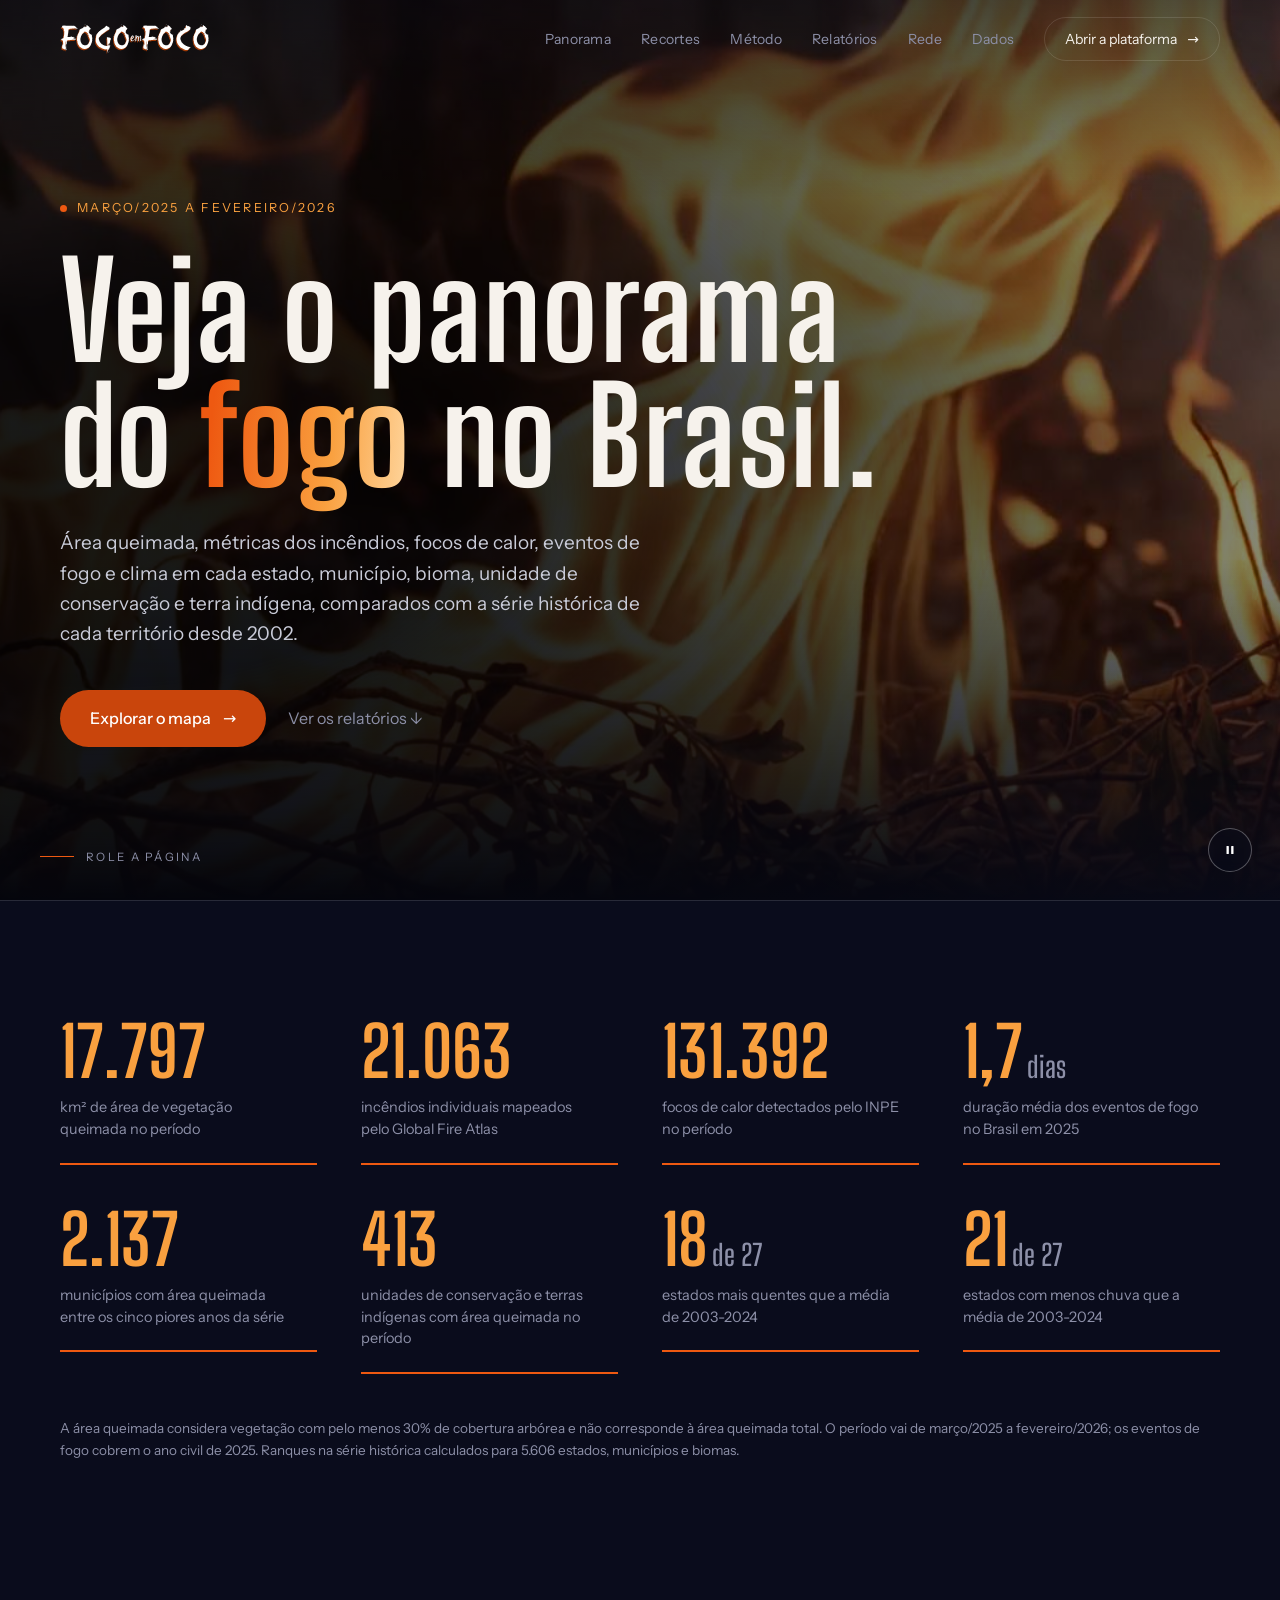
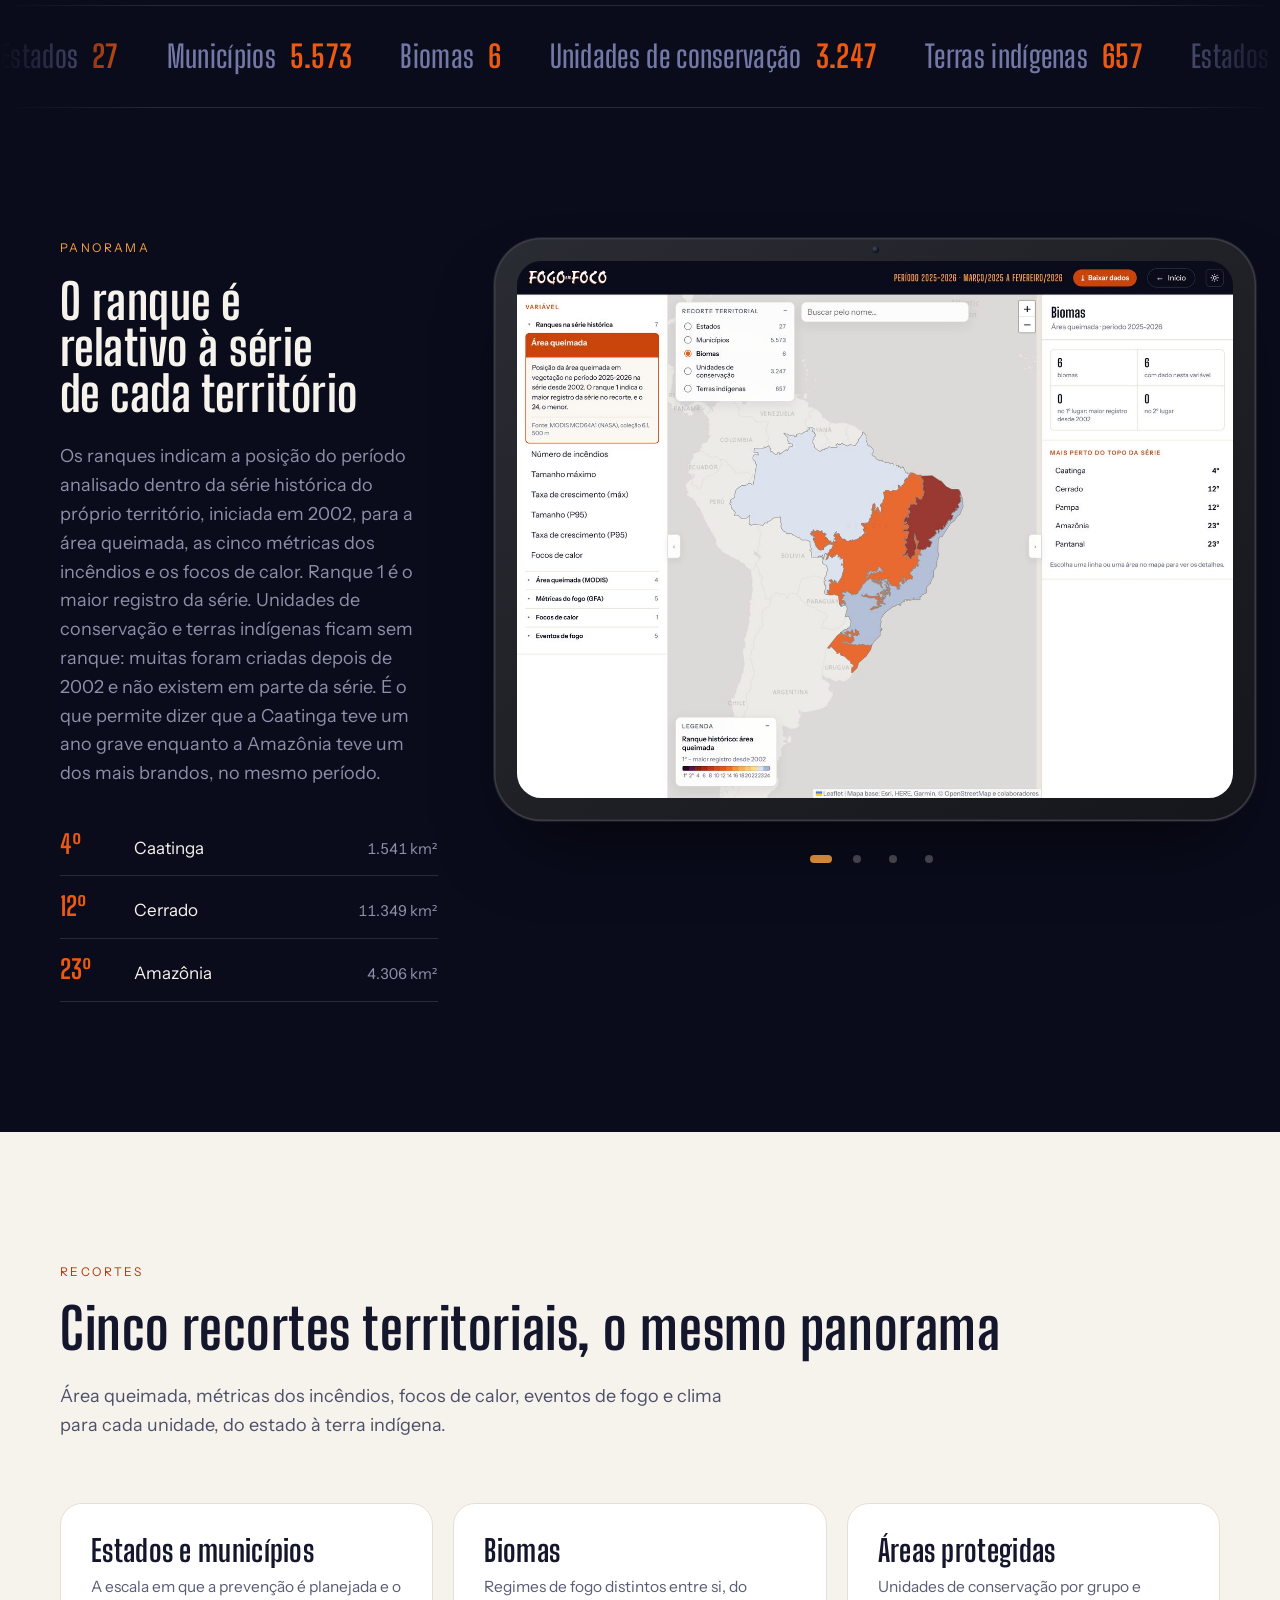
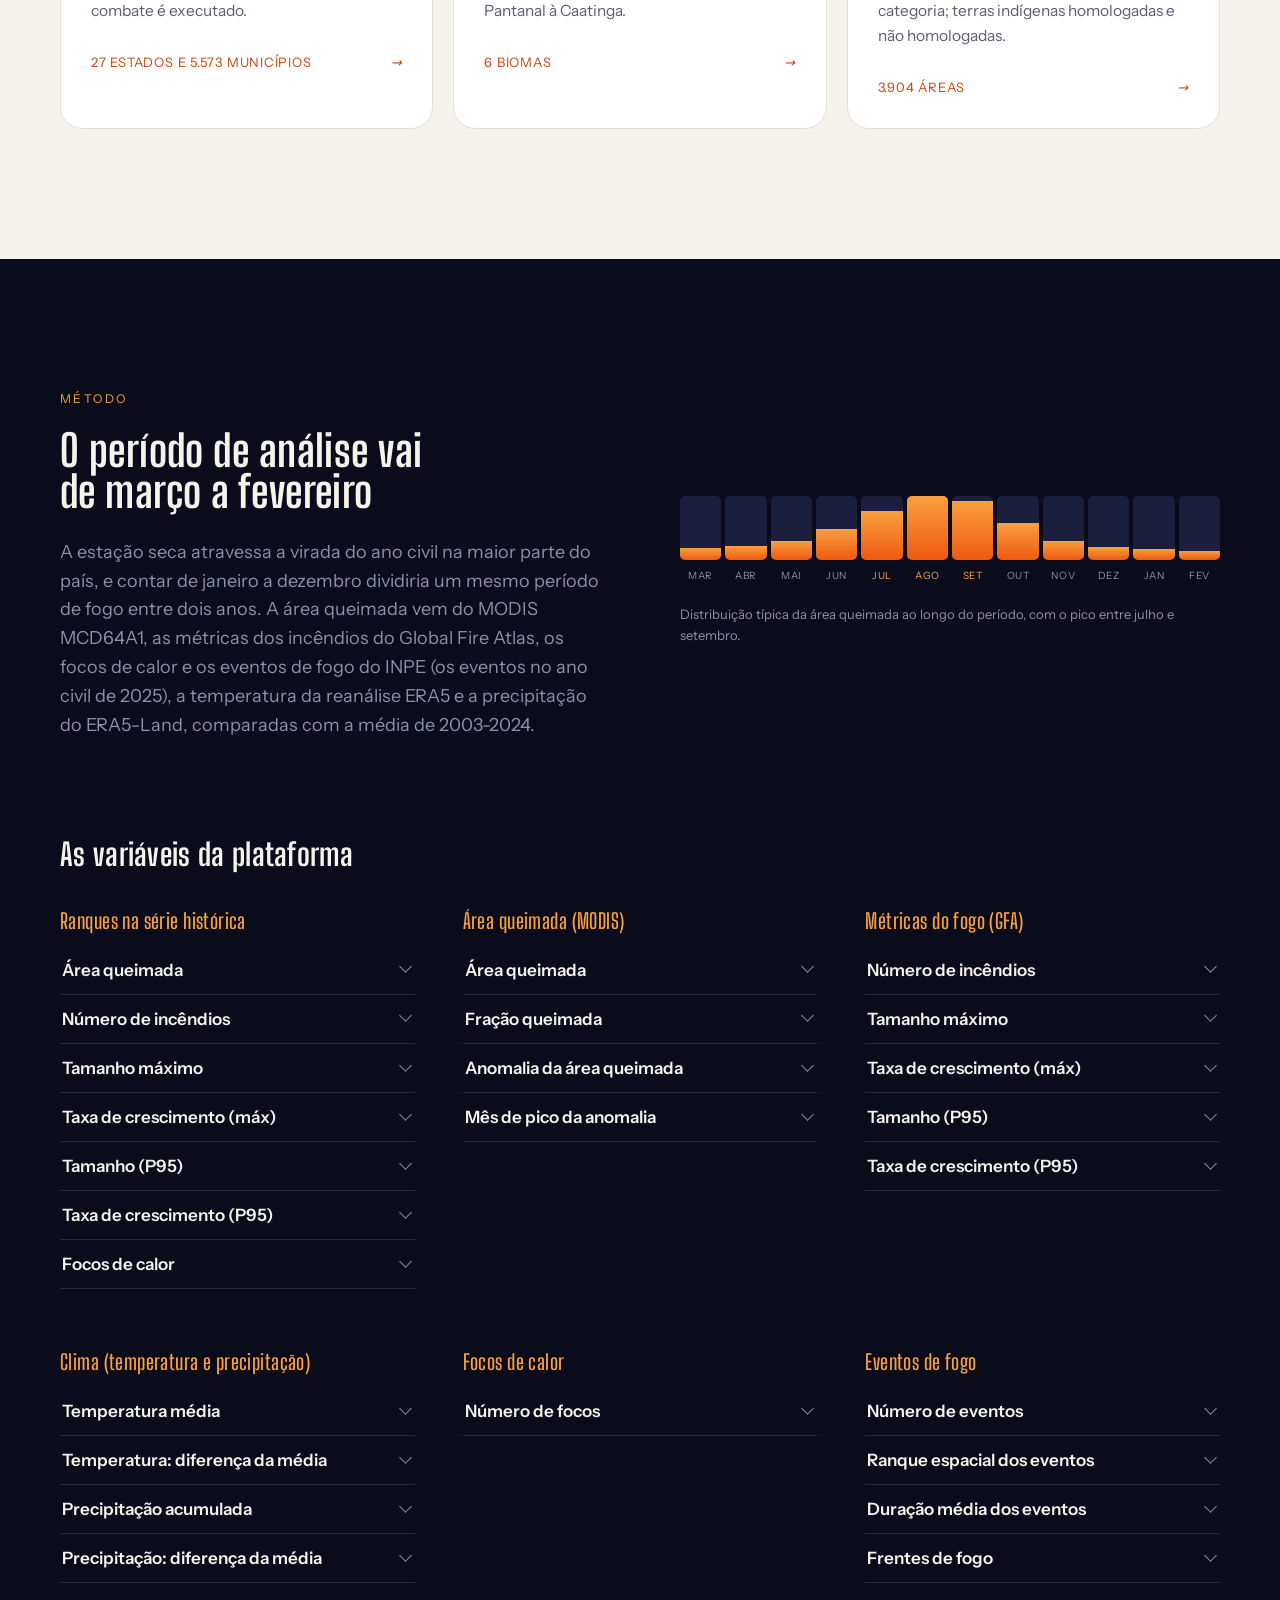
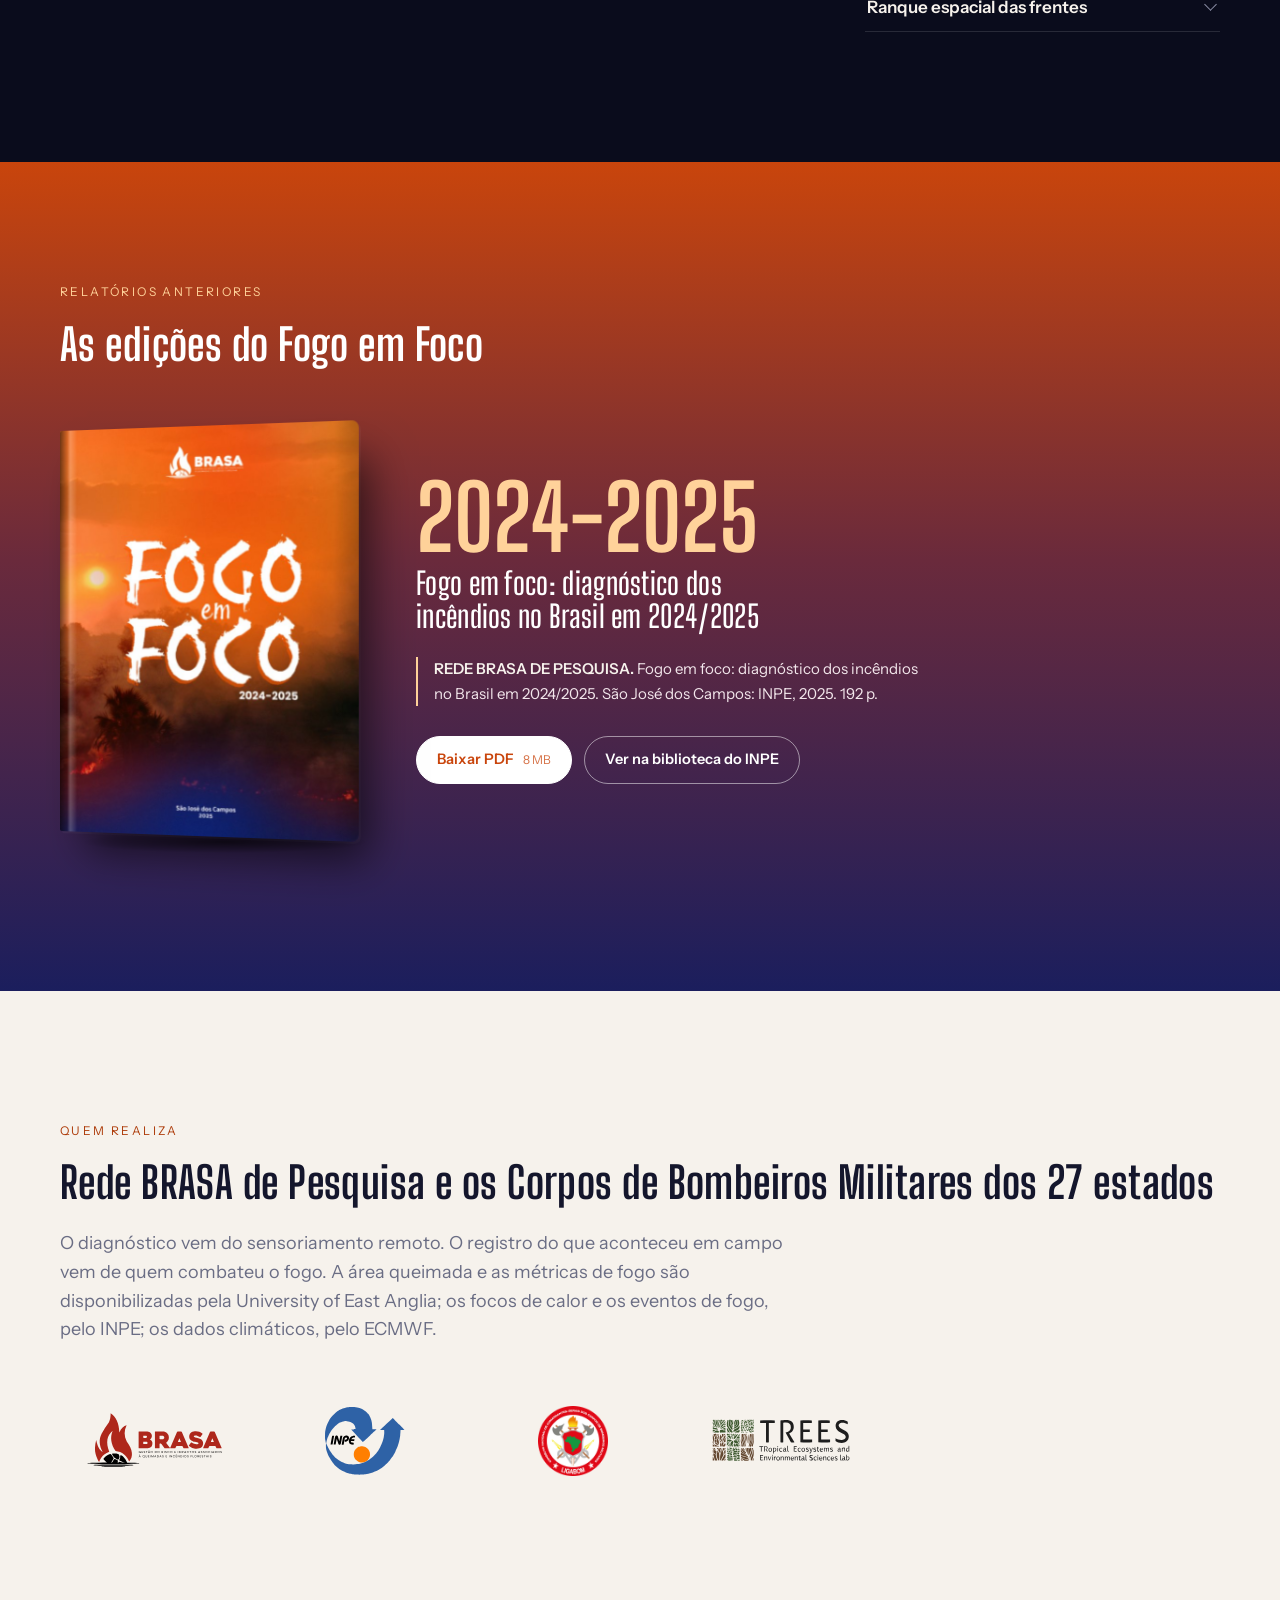
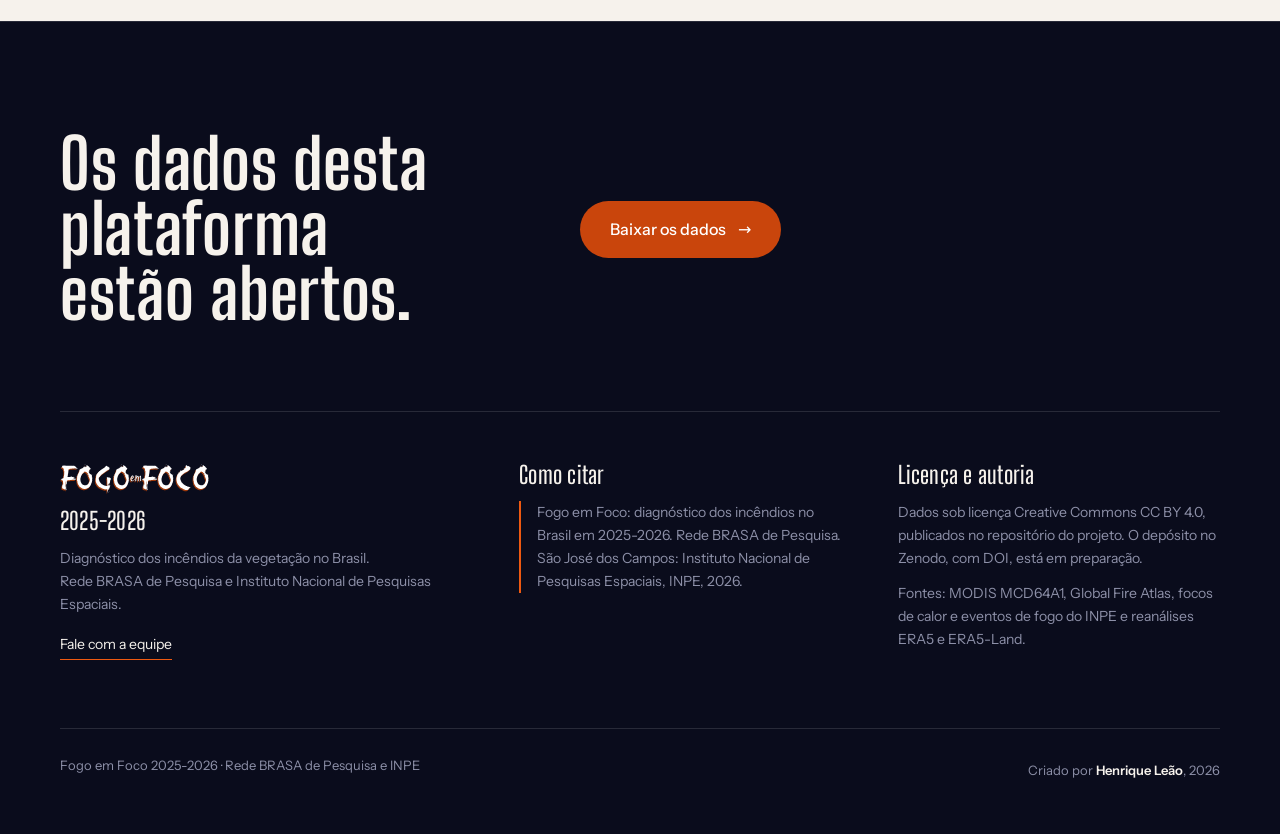
==== commit 6b00c848: "Corrige o tablet do Panorama com largura zero: largura explicita (ate 820 px) com o avanco na margem" ====
--- a/index.html
+++ b/index.html
@@ -325,8 +325,8 @@
 /* panorama: a plataforma num tablet, passando por quatro telas reais */
 .duplo.com-tablet{grid-template-columns:minmax(0,.78fr) minmax(0,1.5fr);gap:56px;align-items:start}
 /* avanca na margem direita ate 110 px, e o tablet nunca passa de 820 px, mesmo em telas muito largas */
-@media(min-width:1241px){.com-tablet .tablet{margin-right:max(calc((1160px - 100vw) / 2 + 24px), -110px)}}
-.com-tablet .tablet{max-width:820px;margin-left:auto}
+.com-tablet .tablet{--sangria:0px;width:min(820px, calc(100% - var(--sangria)));margin:0 var(--sangria) 0 auto}
+@media(min-width:1241px){.com-tablet .tablet{--sangria:max(calc((1160px - 100vw) / 2 + 24px), -110px)}}
 .com-tablet .titulo{font-size:clamp(36px,3.8vw,56px);max-width:none}
 .com-tablet .tablet{position:sticky;top:110px}
 @media(max-width:960px){.duplo.com-tablet{grid-template-columns:1fr}.com-tablet .tablet{position:static}}
